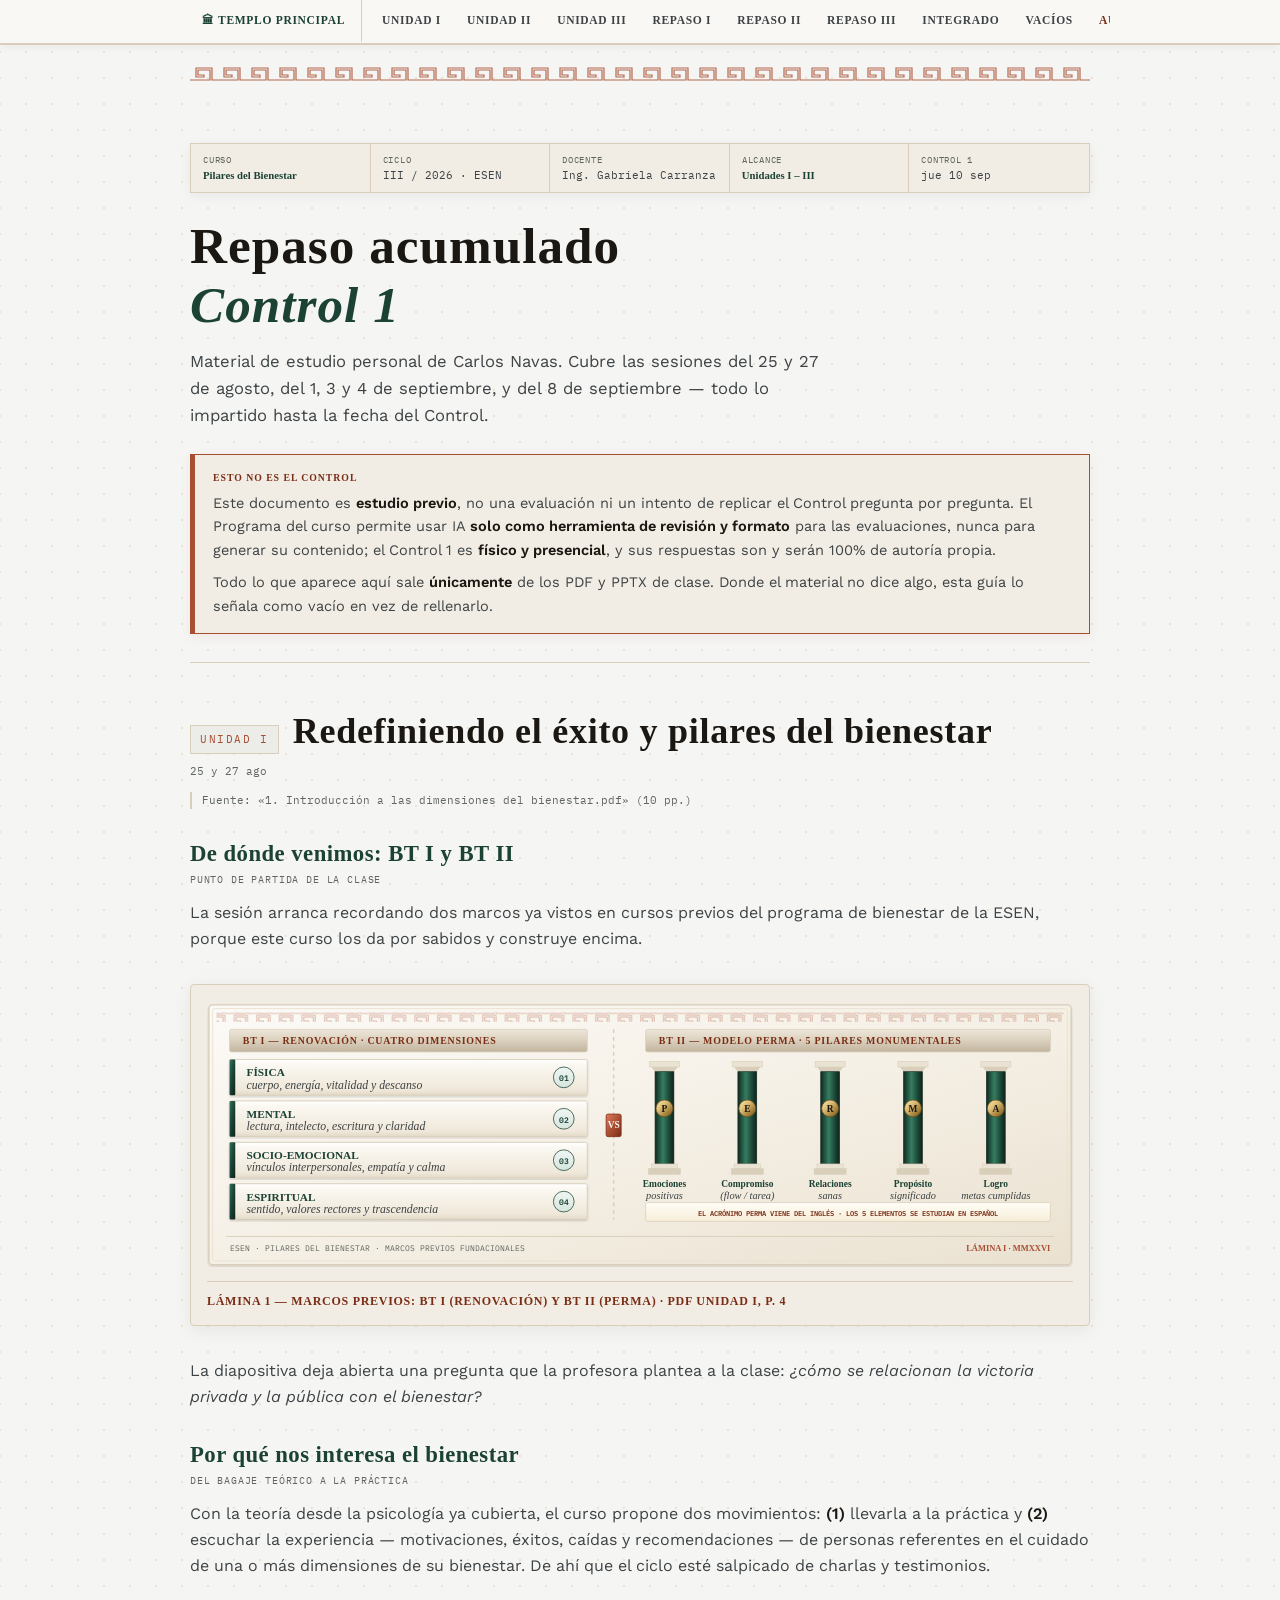
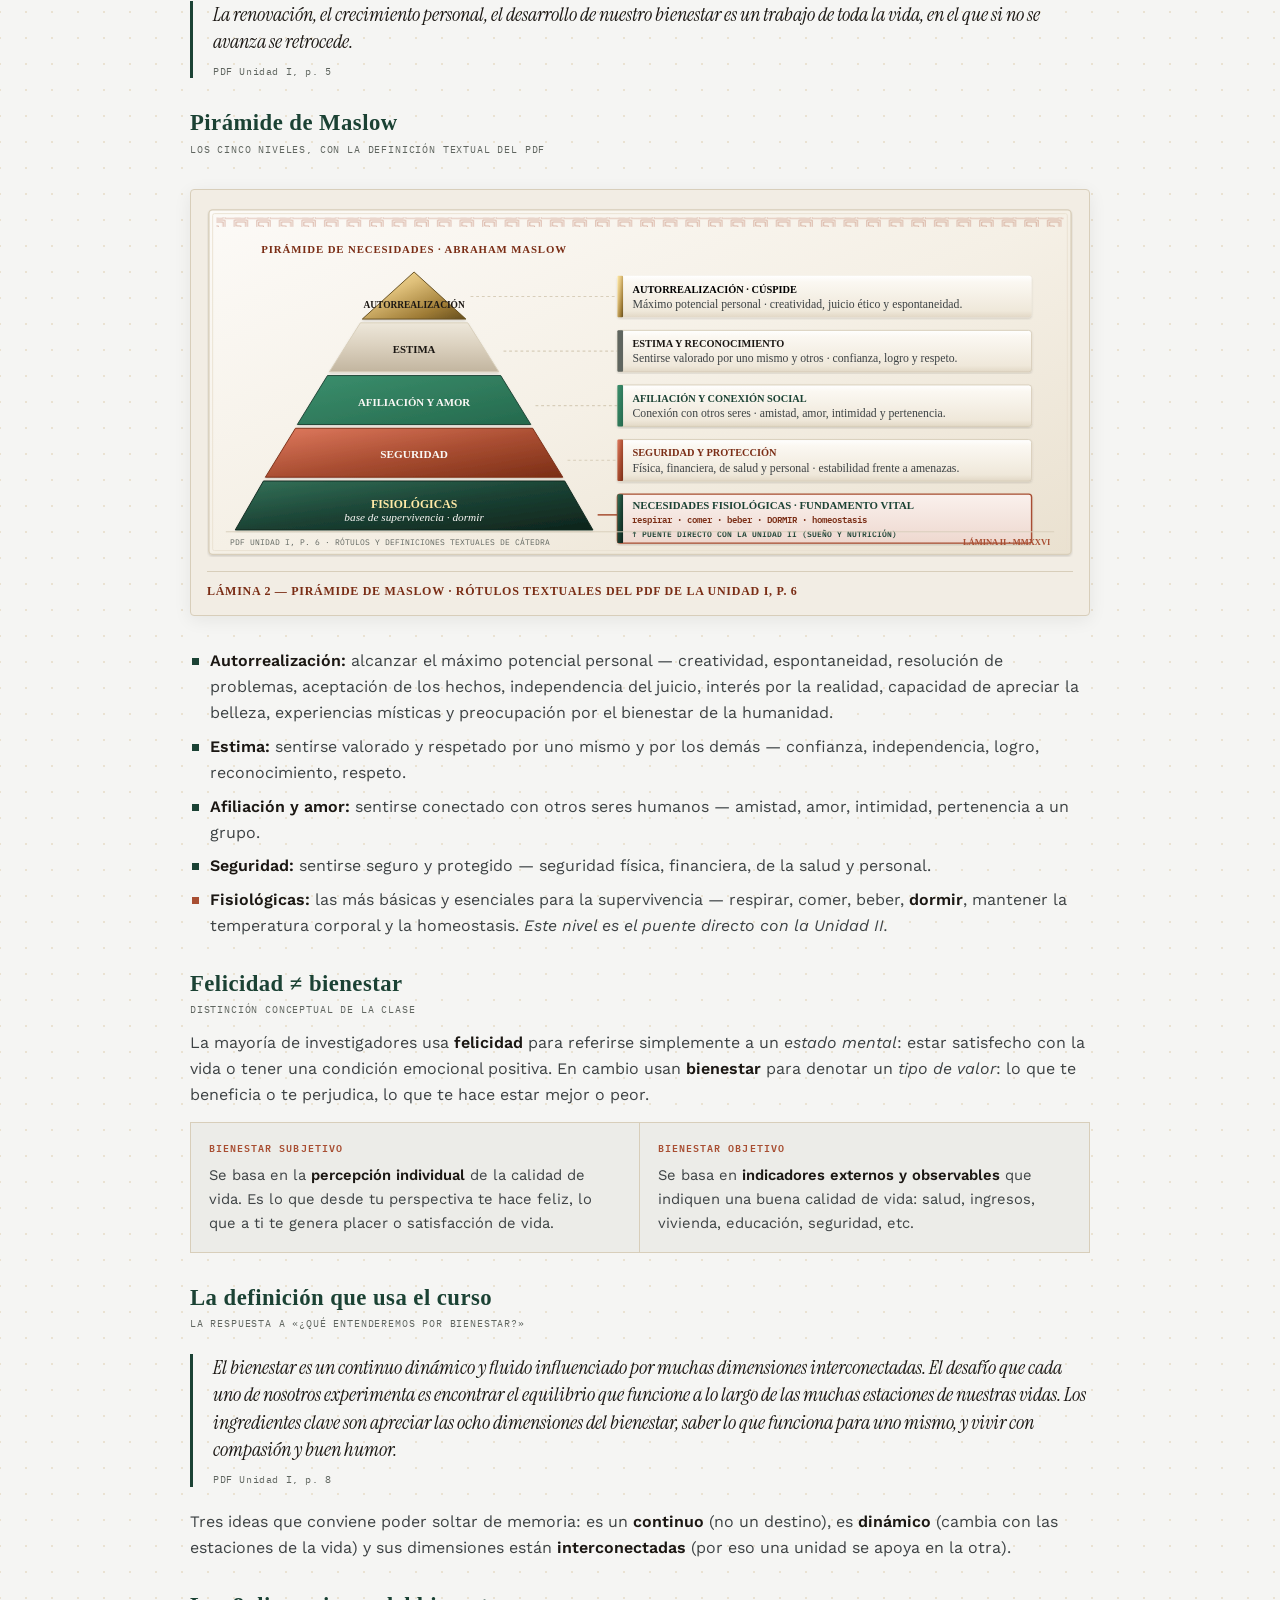
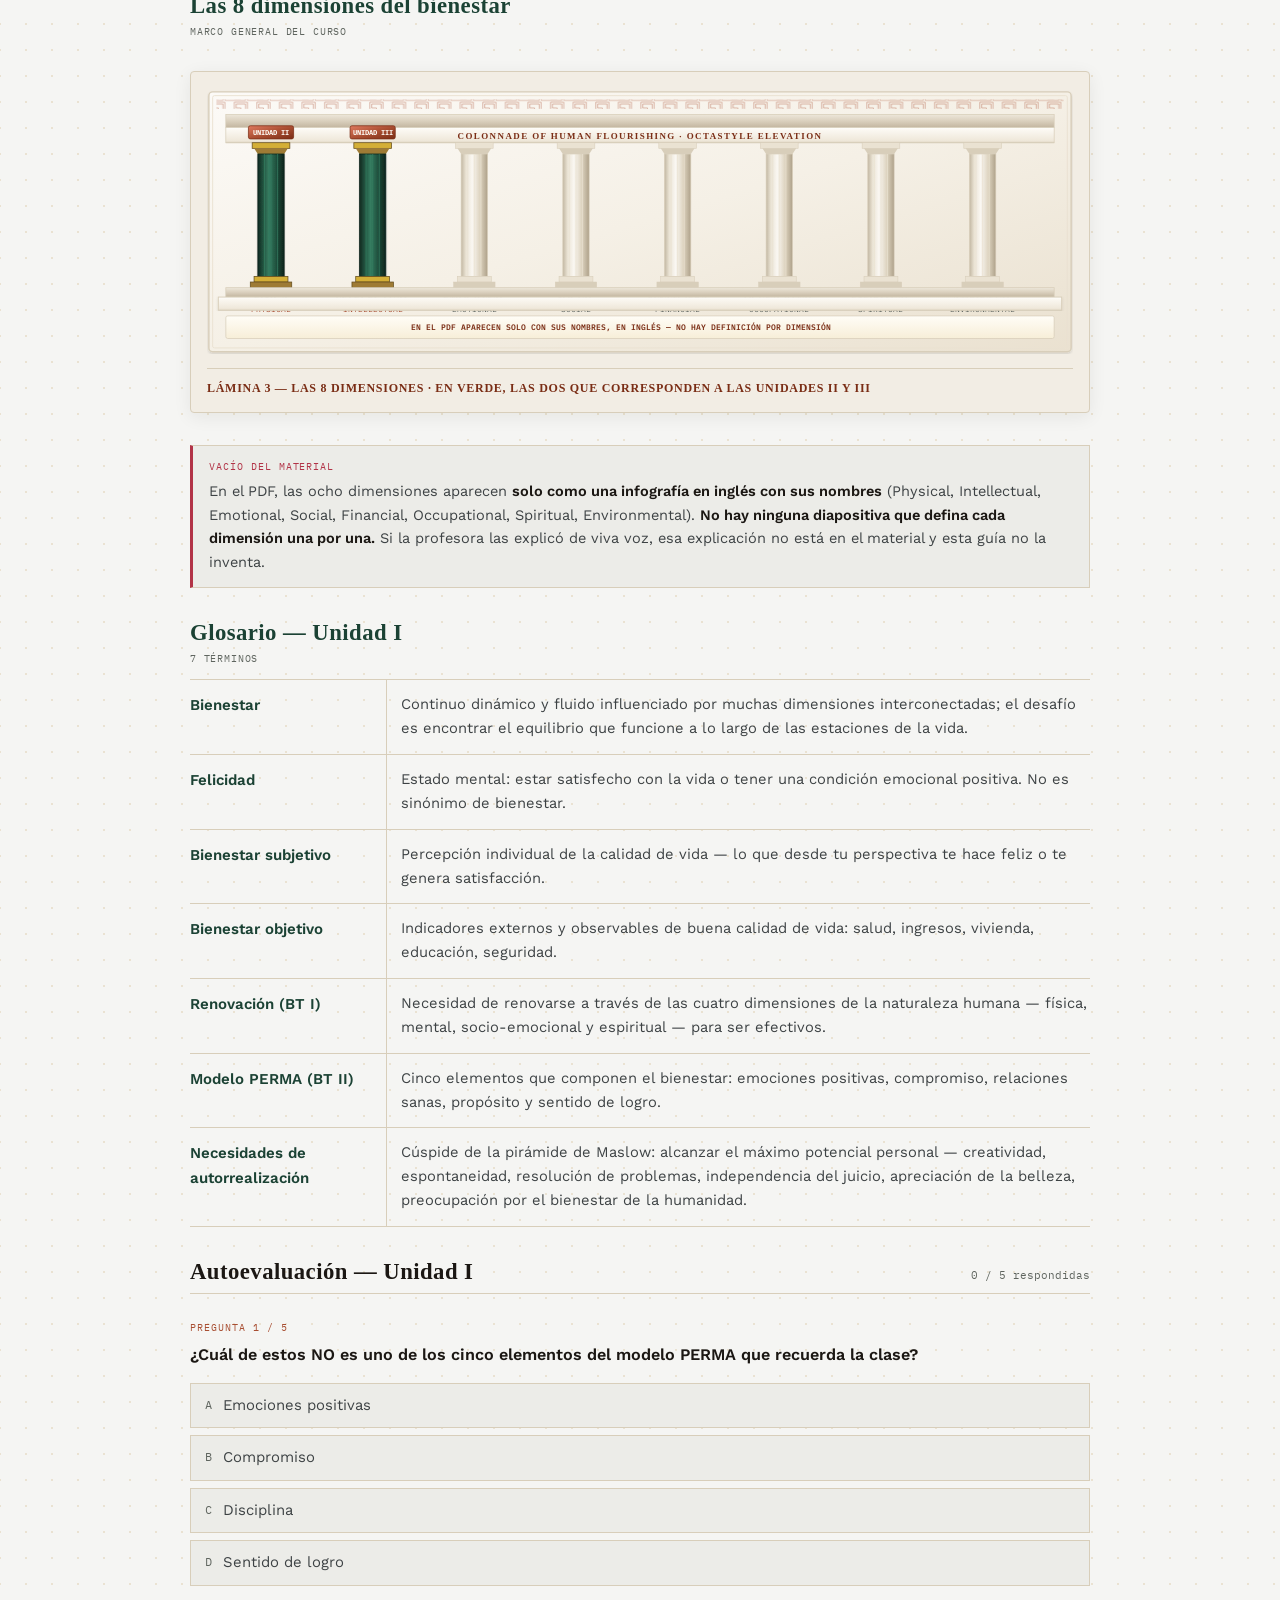
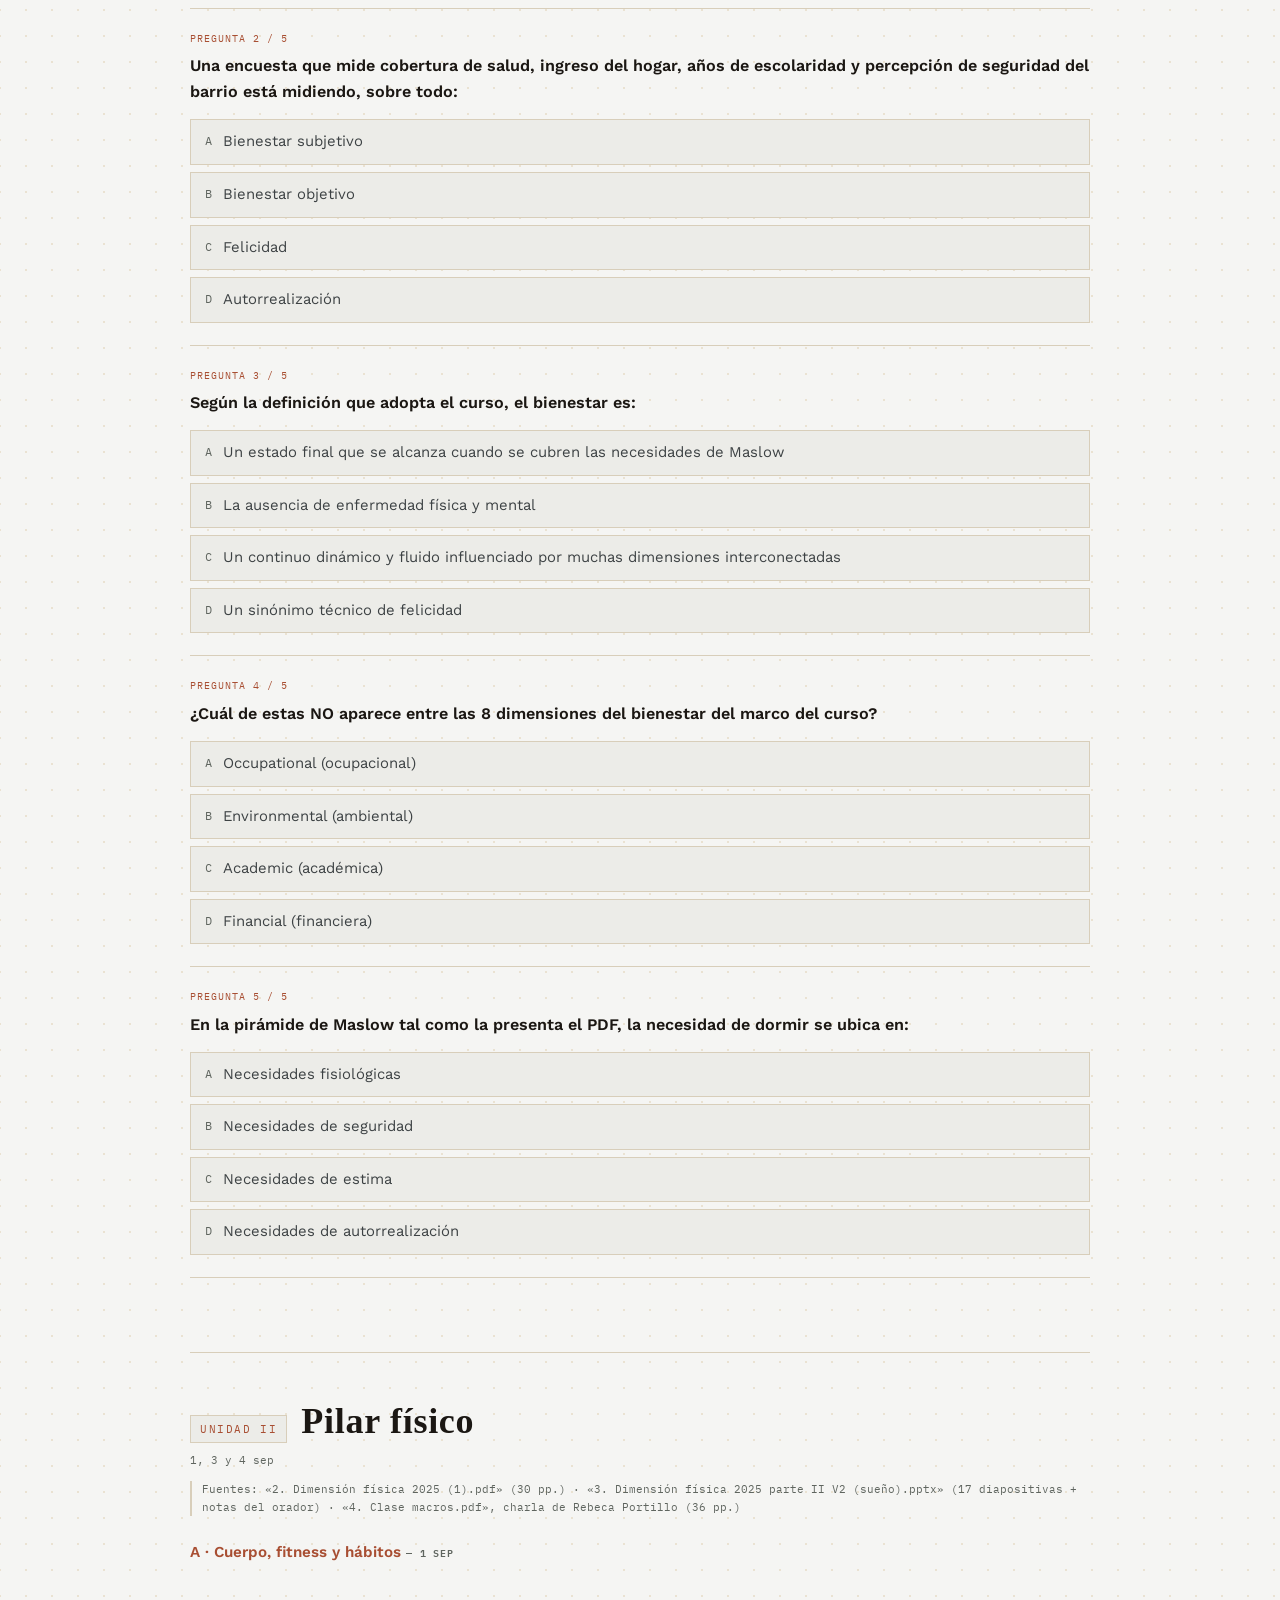
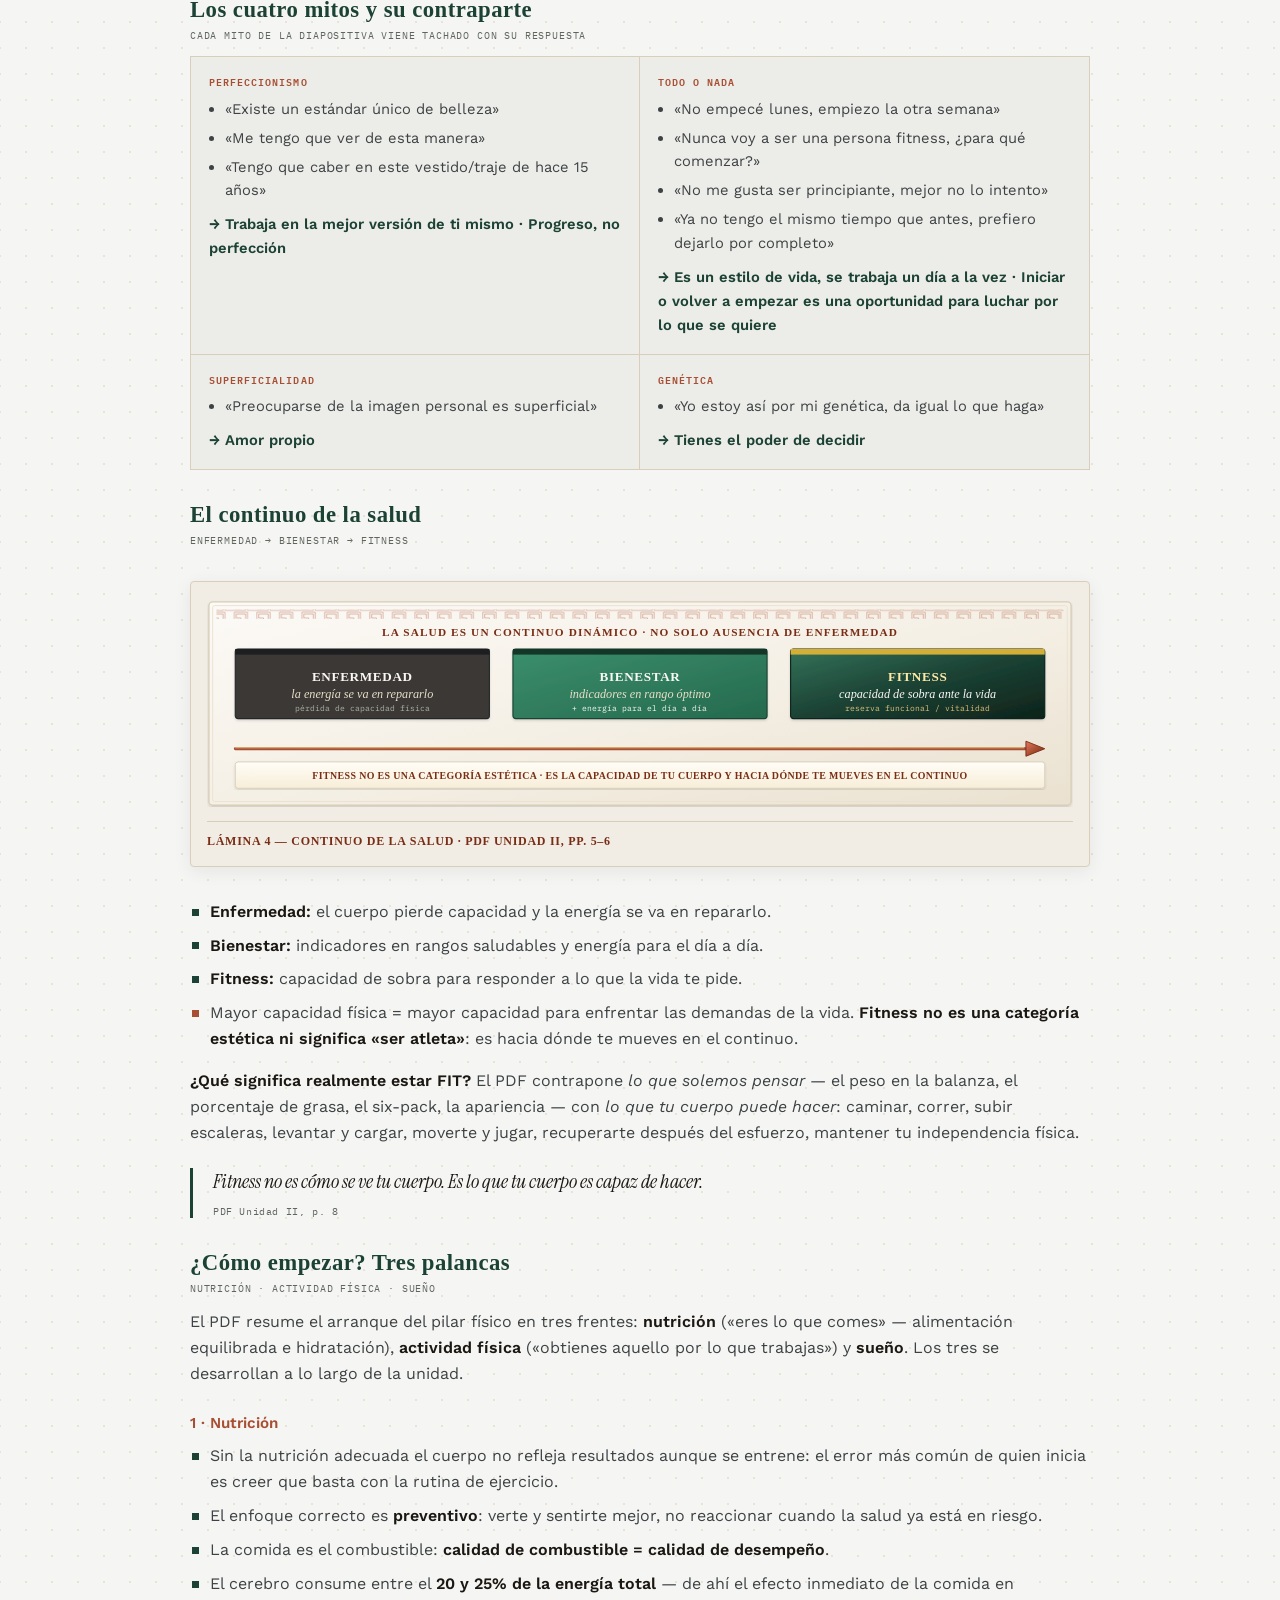
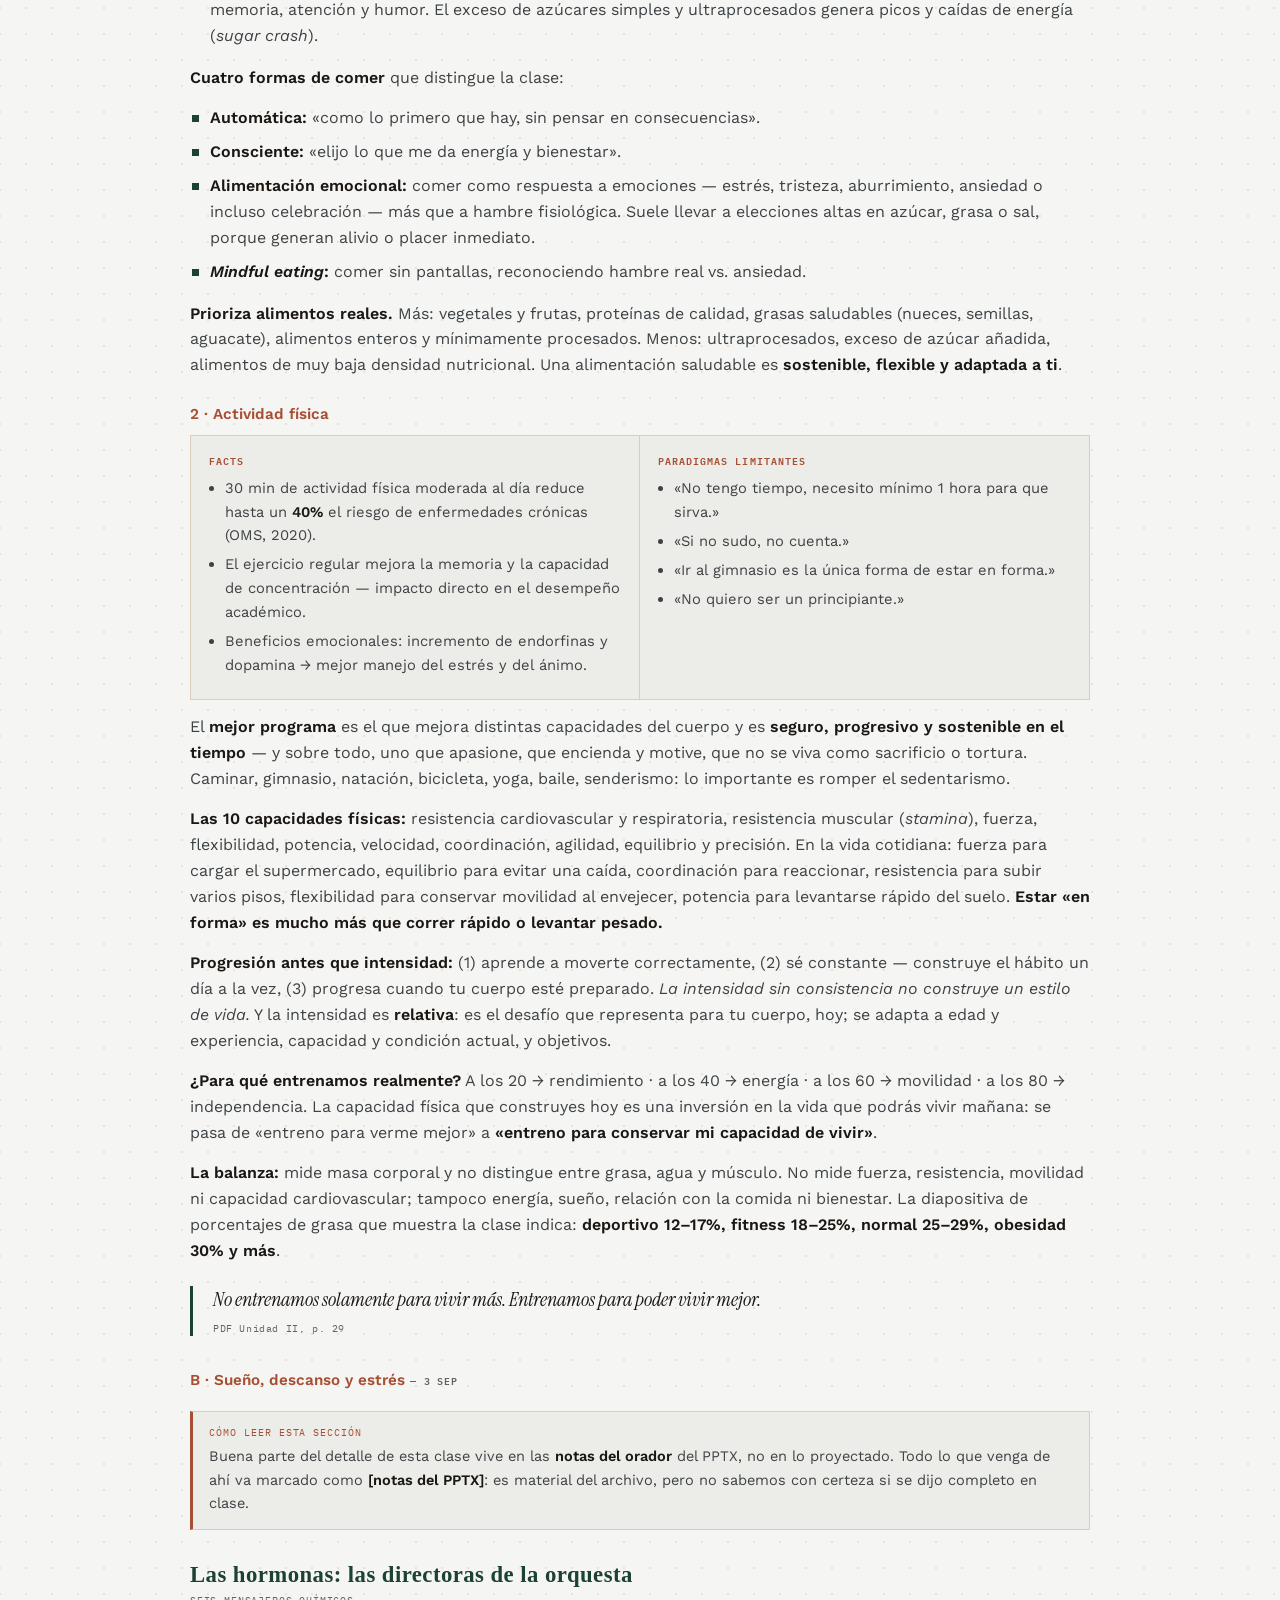
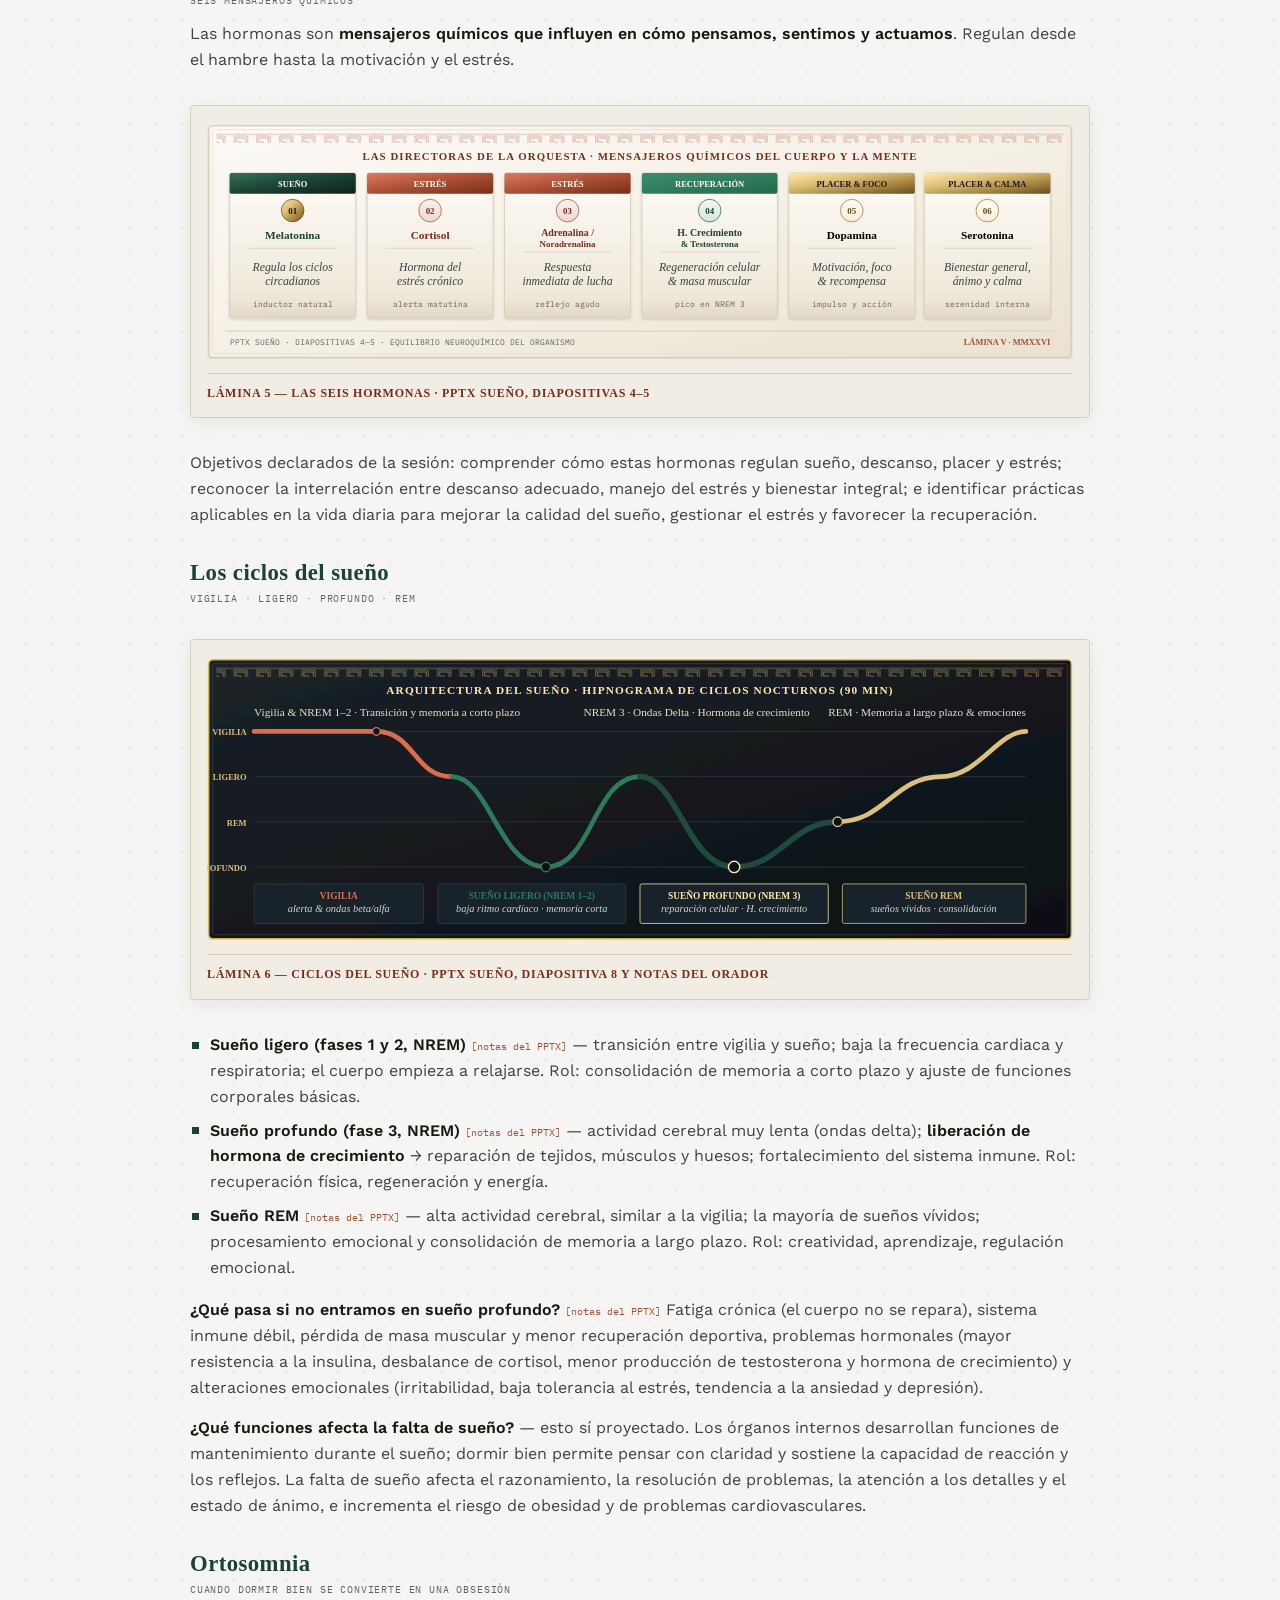
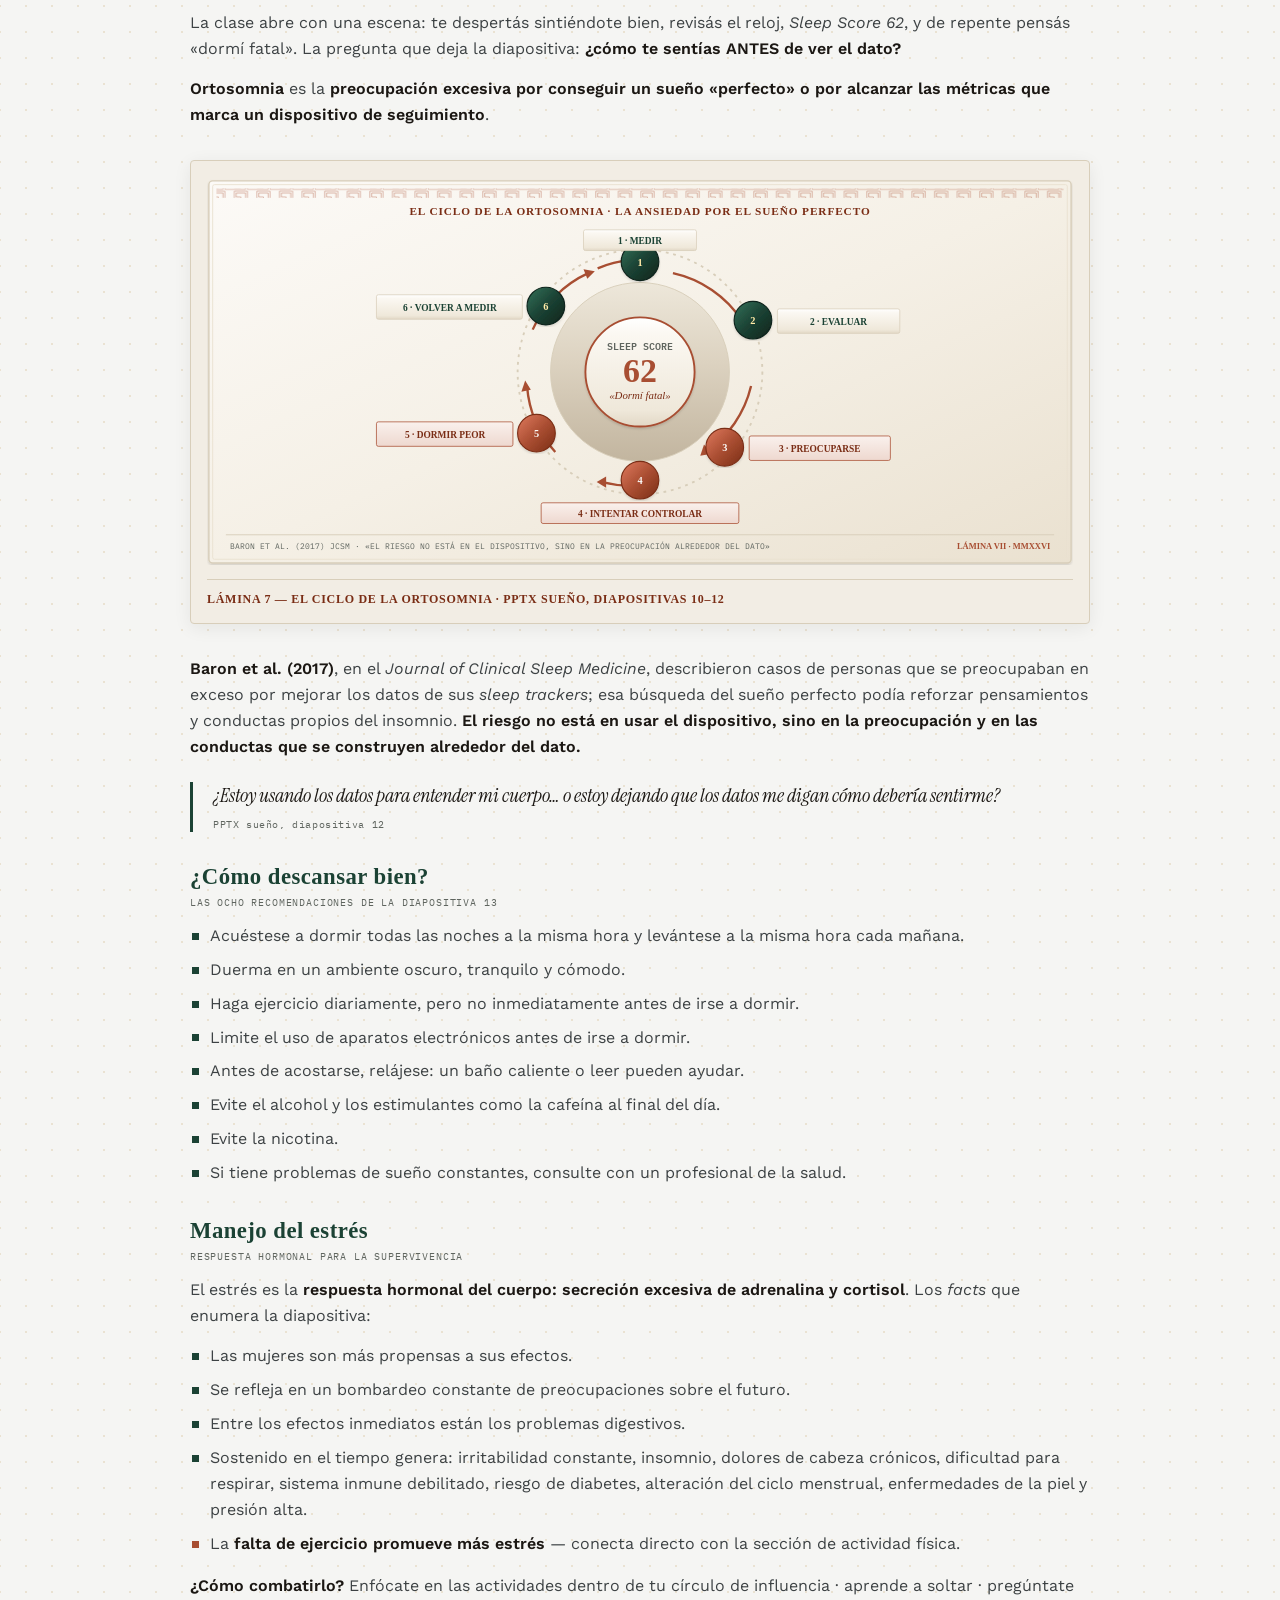
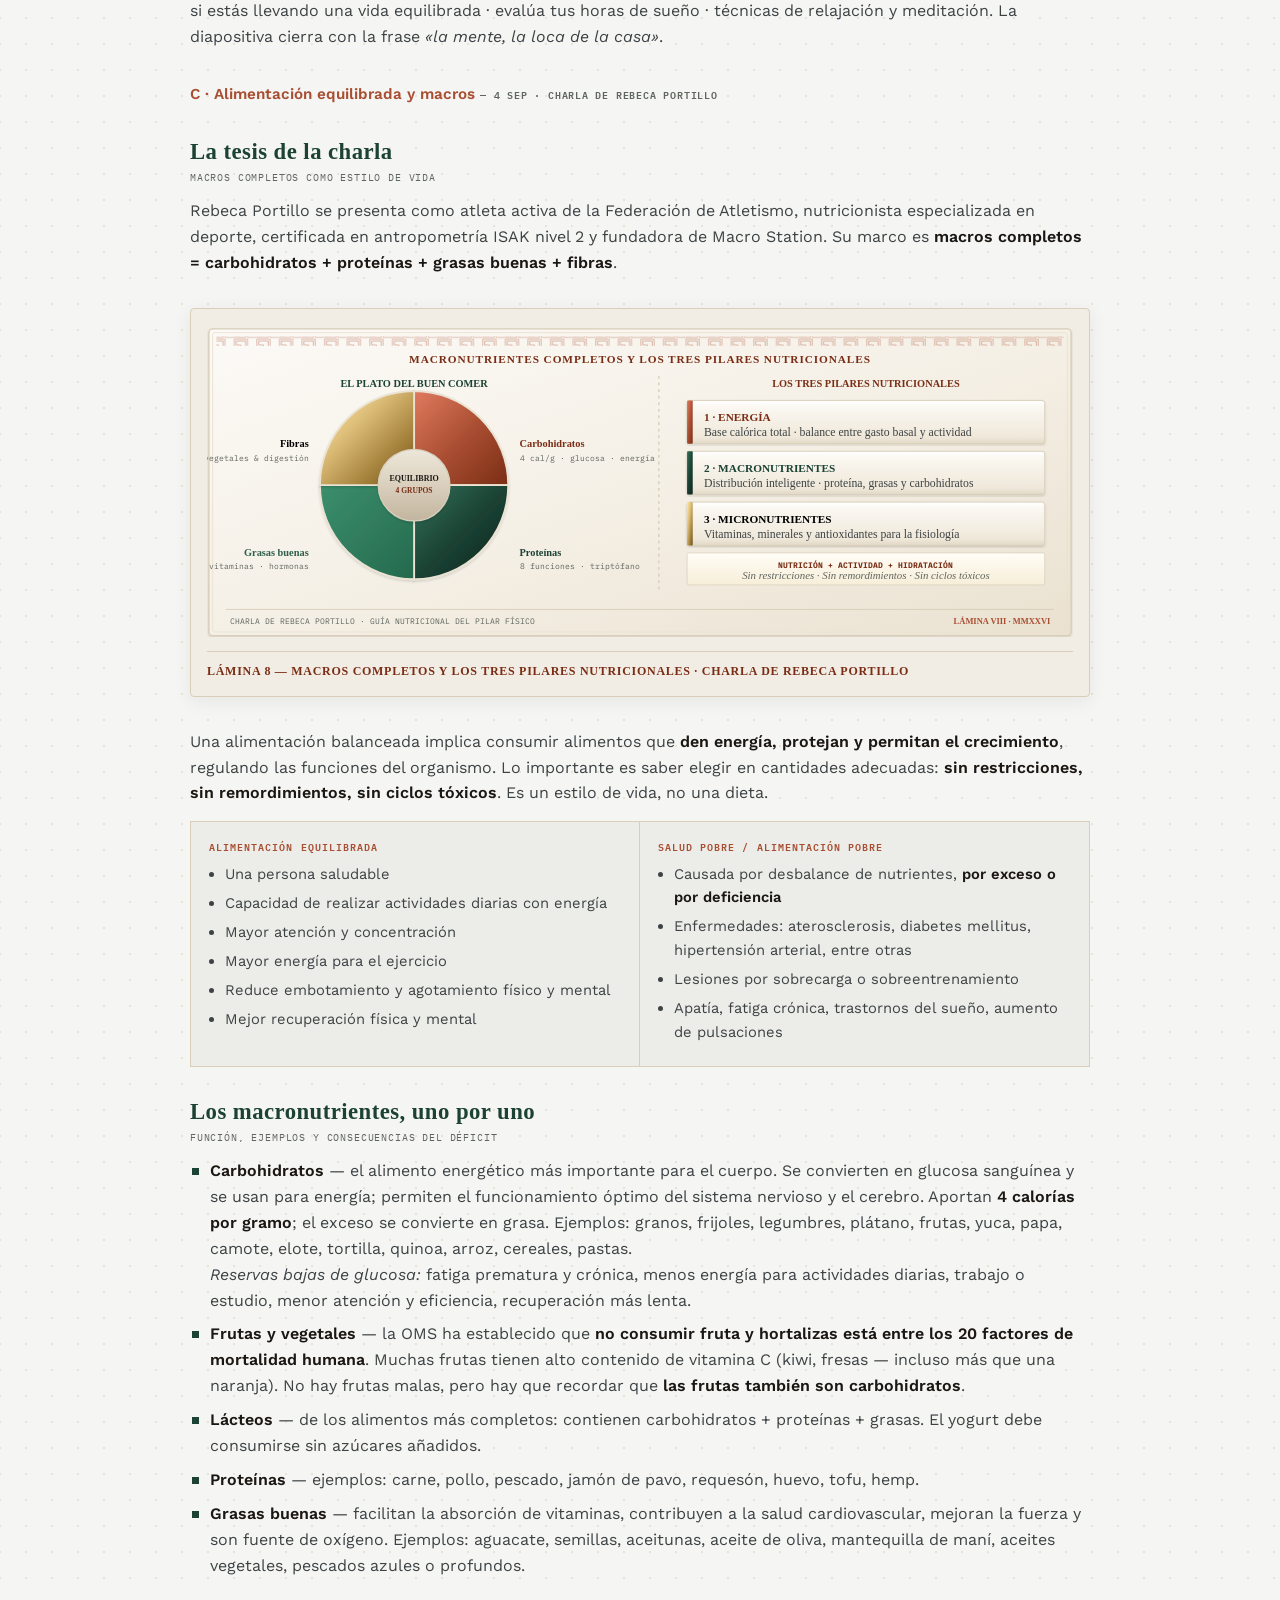
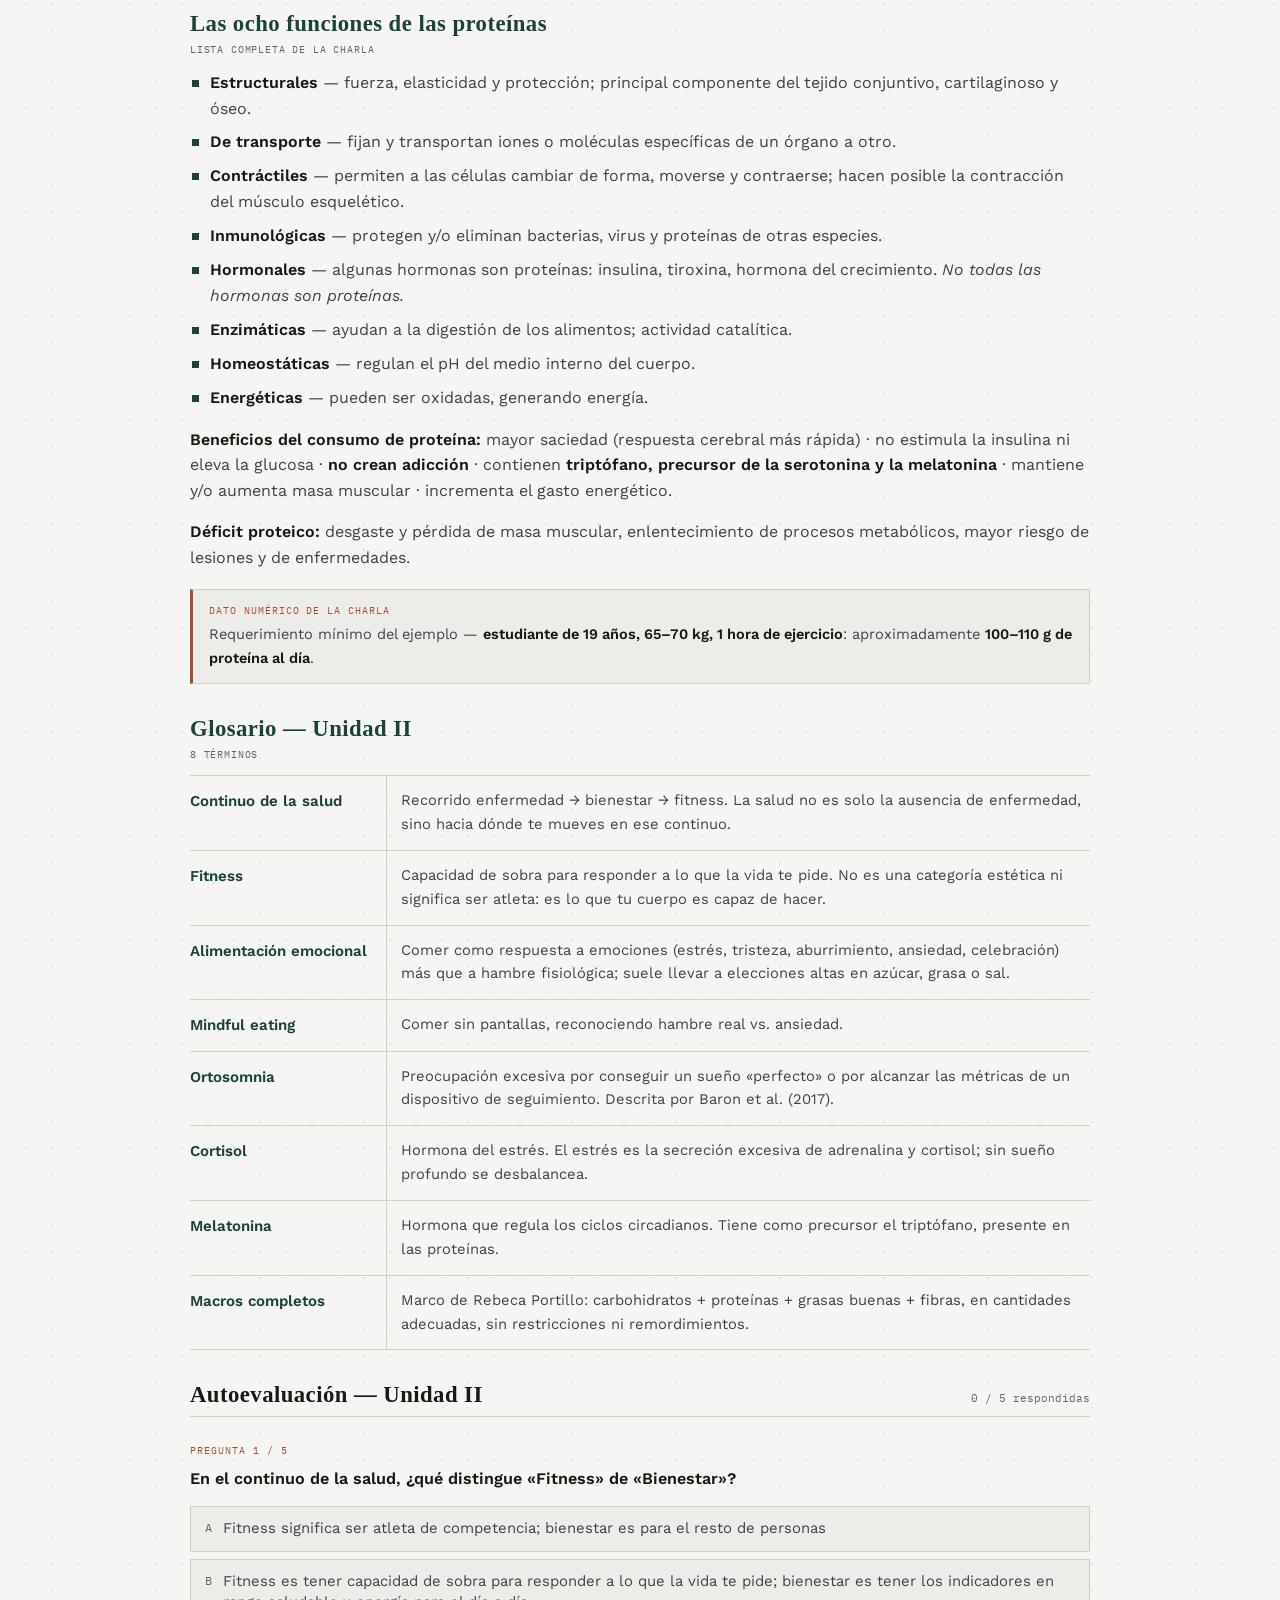
==== docs/repaso-control-1/index.html @ e85e6334 "feat(ui): eliminate SVG bugs and implement zero-flash classical dark mode across portal" ====
<!doctype html>
<html lang="es">
<head>
<script>
  (function(){
    var saved = localStorage.getItem('pb_theme');
    var dark = saved === 'dark' || (!saved && window.matchMedia && window.matchMedia('(prefers-color-scheme: dark)').matches);
    if(dark) document.documentElement.setAttribute('data-theme', 'dark');
    else document.documentElement.setAttribute('data-theme', 'light');
  })();
</script>
<meta charset="UTF-8">
<meta name="viewport" content="width=device-width, initial-scale=1.0">
<title>Repaso — Control 1 · Pilares del Bienestar</title>
<style>
  @import url('https://fonts.googleapis.com/css2?family=Instrument+Serif:ital@0;1&family=Work+Sans:wght@400;500;600;700&family=IBM+Plex+Mono:wght@500;600&display=swap');
  :root{
    --bg:#F5F5F3; --bg-elev:#ECECE8; --bg-elev2:#E2E2DC; --border:#D3D3CC; --border-soft:#DEDED8;
    --text:#15181A; --text-dim:#43494A; --text-faint:#5F655F;
    --pine:#1F4B3F; --moss:#2E7A5C; --clay:#A54A2A; --sage:#6E8B78;
    --success:#1F4B3F; --danger:#B23347;
  }
  *{box-sizing:border-box;}
  html{-webkit-text-size-adjust:100%; scroll-behavior:smooth;}
  html,body{margin:0;padding:0;}
  body{
    background:var(--bg); color:var(--text);
    font-family:'Work Sans',system-ui,sans-serif; line-height:1.62;
    background-image: radial-gradient(var(--border-soft) 1.2px, transparent 1.2px);
    background-size:26px 26px; background-position:-13px -13px;
  }
  ::selection{ background:var(--pine); color:#F5F5F3; }
  a{ color:var(--moss); }
  .wrap{ max-width:940px; margin:0 auto; padding:0 20px; }
  .mono{ font-family:'IBM Plex Mono',ui-monospace,monospace; }
  h1,h2,h3{ font-family:'Instrument Serif',Georgia,serif; font-weight:400; line-height:1.15; margin:0; }
  h1{ font-size:clamp(2rem,5.6vw,3.2rem); letter-spacing:-.01em; }
  h2{ font-size:clamp(1.55rem,4vw,2.25rem); }
  h3{ font-size:clamp(1.12rem,2.6vw,1.42rem); }
  h4.sec{ font-family:'Work Sans',sans-serif; font-size:.95rem; color:var(--clay);
    margin:24px 0 8px; font-weight:600; }
  p{ margin:0 0 .9em; color:var(--text-dim); }
  b,strong{ color:var(--text); font-weight:600; }

  header.top{ padding:40px 0 28px; border-bottom:1px solid var(--border); }
  .plate{ border:1px solid var(--border); background:var(--bg-elev);
    font-family:'IBM Plex Mono',monospace; font-size:.67rem; color:var(--text-dim);
    display:grid; grid-template-columns:repeat(auto-fit,minmax(146px,1fr)); margin-bottom:24px; }
  .plate div{ padding:8px 12px; border-right:1px solid var(--border); }
  .plate div:last-child{ border-right:none; }
  .plate span{ display:block; color:var(--text-faint); font-size:.59rem; letter-spacing:.08em; text-transform:uppercase; }
  .plate b{ color:var(--pine); font-weight:600; }
  header.top h1 em{ color:var(--pine); font-style:italic; }
  .lede{ font-size:1.04rem; max-width:64ch; margin-top:14px; }

  .aviso{ border:1px solid var(--danger); border-left-width:4px; background:var(--bg-elev);
    padding:15px 18px; margin:24px 0 0; }
  .aviso .tag{ font-family:'IBM Plex Mono',monospace; font-size:.61rem; letter-spacing:.1em;
    text-transform:uppercase; color:var(--danger); display:block; margin-bottom:6px; }
  .aviso p{ margin:0; font-size:.91rem; }
  .aviso p + p{ margin-top:.6em; }

  nav.toc{ position:sticky; top:0; z-index:9; background:var(--bg); border-bottom:1px solid var(--border); }
  nav.toc ul{ list-style:none; display:flex; gap:2px; margin:0 auto; padding:0 20px; overflow-x:auto; max-width:940px; }
  nav.toc a{ display:block; padding:11px 12px; font-family:'IBM Plex Mono',monospace; font-size:.67rem;
    letter-spacing:.05em; text-transform:uppercase; color:var(--text-faint); text-decoration:none;
    white-space:nowrap; border-bottom:2px solid transparent; }
  nav.toc a:hover{ color:var(--pine); border-bottom-color:var(--border); }

  section.unit{ padding:48px 0 8px; border-top:1px solid var(--border); margin-top:34px; }
  section.unit:first-of-type{ border-top:none; margin-top:0; }
  .unit-head{ display:flex; gap:14px; align-items:baseline; flex-wrap:wrap; }
  .unit-num{ font-family:'IBM Plex Mono',monospace; font-size:.71rem; letter-spacing:.14em; color:var(--clay);
    border:1px solid var(--border); background:var(--bg-elev); padding:4px 9px; }
  .unit-dates{ font-family:'IBM Plex Mono',monospace; font-size:.7rem; color:var(--text-faint); margin-top:8px; }
  .fuente{ font-family:'IBM Plex Mono',monospace; font-size:.67rem; color:var(--text-faint);
    border-left:2px solid var(--border); padding-left:10px; margin:12px 0 24px; }

  .block{ margin:32px 0; }
  .block > h3{ color:var(--pine); margin-bottom:4px; }
  .block .sub{ font-family:'IBM Plex Mono',monospace; font-size:.65rem; letter-spacing:.08em;
    text-transform:uppercase; color:var(--text-faint); margin-bottom:12px; }

  ul.clean{ margin:0 0 1em; padding-left:0; list-style:none; }
  ul.clean li{ position:relative; padding-left:20px; margin-bottom:.5em; color:var(--text-dim); }
  ul.clean li::before{ content:""; position:absolute; left:2px; top:.62em; width:7px; height:7px; background:var(--pine); }
  ul.clean li.clay::before{ background:var(--clay); }

  .two{ display:grid; grid-template-columns:1fr 1fr; border:1px solid var(--border); background:var(--bg-elev); }
  .two > div{ padding:16px 18px; border-right:1px solid var(--border); border-bottom:1px solid var(--border); }
  .two > div:nth-child(2n){ border-right:none; }
  .two > div:nth-last-child(-n+2){ border-bottom:none; }
  .two h4{ margin:0 0 8px; font-family:'IBM Plex Mono',monospace; font-size:.65rem; letter-spacing:.1em;
    text-transform:uppercase; color:var(--clay); font-weight:600; }
  .two ul{ margin:0; padding-left:16px; }
  .two li{ color:var(--text-dim); font-size:.92rem; margin-bottom:.35em; }
  .two .resp{ margin:10px 0 0; color:var(--pine); font-weight:600; font-size:.92rem; }
  @media (max-width:640px){
    .two{ grid-template-columns:1fr; }
    .two > div{ border-right:none; }
    .two > div:last-child{ border-bottom:none; }
    .two > div:nth-last-child(2){ border-bottom:1px solid var(--border); }
  }

  .note{ border:1px solid var(--border); border-left:3px solid var(--clay); background:var(--bg-elev);
    padding:13px 16px; margin:18px 0; font-size:.91rem; }
  .note .tag{ font-family:'IBM Plex Mono',monospace; font-size:.6rem; letter-spacing:.1em;
    text-transform:uppercase; color:var(--clay); display:block; margin-bottom:5px; }
  .note p{ margin:0; }
  .note.gap{ border-left-color:var(--danger); }
  .note.gap .tag{ color:var(--danger); }
  .tagline{ font-family:'IBM Plex Mono',monospace; font-size:.61rem; color:var(--clay); }

  blockquote{ margin:22px 0; padding:0 0 0 20px; border-left:3px solid var(--pine);
    font-family:'Instrument Serif',Georgia,serif; font-size:1.28rem; line-height:1.35;
    color:var(--text); font-style:italic; }
  blockquote cite{ display:block; font-family:'IBM Plex Mono',monospace; font-size:.63rem;
    font-style:normal; color:var(--text-faint); margin-top:9px; letter-spacing:.06em; }

  figure.diag{ margin:26px 0; border:1px solid var(--border); background:var(--bg-elev); padding:16px 14px 10px; }
  figure.diag .scroller{ overflow-x:auto; }
  figure.diag svg{ display:block; width:100%; height:auto; }
  figure.diag figcaption{ font-family:'IBM Plex Mono',monospace; font-size:.62rem; color:var(--text-faint);
    letter-spacing:.06em; margin-top:10px; text-transform:uppercase; border-top:1px solid var(--border);
    padding-top:8px; }

  dl.glos{ margin:0; border-top:1px solid var(--border); }
  dl.glos > div{ display:grid; grid-template-columns:196px 1fr; border-bottom:1px solid var(--border); }
  dl.glos dt{ padding:13px 14px 13px 0; font-weight:600; color:var(--pine); font-size:.94rem; }
  dl.glos dd{ margin:0; padding:13px 0 13px 14px; border-left:1px solid var(--border);
    color:var(--text-dim); font-size:.92rem; }
  @media (max-width:640px){
    dl.glos > div{ grid-template-columns:1fr; }
    dl.glos dt{ padding-bottom:2px; }
    dl.glos dd{ border-left:none; padding:0 0 13px; }
  }

  .quizhead{ display:flex; justify-content:space-between; align-items:baseline; gap:12px; flex-wrap:wrap;
    border-bottom:1px solid var(--border); padding-bottom:8px; margin-bottom:4px; }
  .score{ font-family:'IBM Plex Mono',monospace; font-size:.67rem; color:var(--text-faint); }
  .q{ border-bottom:1px solid var(--border); padding:22px 0; }
  .q .qn{ font-family:'IBM Plex Mono',monospace; font-size:.63rem; letter-spacing:.1em; color:var(--clay);
    display:block; margin-bottom:6px; }
  .q .qt{ font-weight:600; color:var(--text); margin:0 0 14px; font-size:1.01rem; }
  .opts{ display:flex; flex-direction:column; gap:7px; }
  .opt{ text-align:left; font:inherit; font-size:.93rem; color:var(--text-dim); cursor:pointer;
    background:var(--bg-elev); border:1px solid var(--border); padding:11px 14px; display:flex; gap:11px;
    align-items:flex-start; line-height:1.45; }
  .opt:hover:not(:disabled){ background:var(--bg-elev2); border-color:var(--text-faint); }
  .opt:disabled{ cursor:default; }
  .opt .k{ font-family:'IBM Plex Mono',monospace; font-size:.72rem; color:var(--text-faint); padding-top:2px; }
  .opt.good{ border-color:var(--success); border-left-width:4px; background:#E6EDE9; color:var(--text); }
  .opt.good .k{ color:var(--success); }
  .opt.bad{ border-color:var(--danger); border-left-width:4px; background:#F2E4E6; color:var(--text); }
  .opt.bad .k{ color:var(--danger); }
  .fb{ margin-top:13px; border-left:3px solid var(--pine); background:var(--bg-elev); padding:12px 15px; font-size:.91rem; }
  .fb .verdict{ font-family:'IBM Plex Mono',monospace; font-size:.65rem; letter-spacing:.1em;
    text-transform:uppercase; display:block; margin-bottom:6px; color:var(--success); }
  .fb.no{ border-left-color:var(--danger); }
  .fb.no .verdict{ color:var(--danger); }
  .fb p{ margin:0 0 .55em; }
  .fb p:last-child{ margin-bottom:0; }
  .fb .src{ font-family:'IBM Plex Mono',monospace; font-size:.62rem; color:var(--text-faint); letter-spacing:.04em; }

  .pager{ display:flex; gap:10px; flex-wrap:wrap; margin:34px 0 0; }
  .pager a{ font-family:'IBM Plex Mono',monospace; font-size:.68rem; letter-spacing:.06em; text-decoration:none;
    color:var(--pine); border:1px solid var(--border); background:var(--bg-elev); padding:9px 13px; }
  .pager a:hover{ background:var(--bg-elev2); }

  footer{ border-top:1px solid var(--border); margin-top:48px; padding:26px 0 56px;
    font-family:'IBM Plex Mono',monospace; font-size:.67rem; color:var(--text-faint); }
  footer p{ color:var(--text-faint); font-size:.67rem; margin:0 0 .5em; }

  /* Classical Greek Design System additions */
  @import url('https://fonts.googleapis.com/css2?family=Cinzel:wght@500;600;700;800;900&family=Cinzel+Decorative:wght@700&family=Cormorant+Garamond:ital,wght@0,400;0,600;0,700;1,400&family=Work+Sans:wght@400;500;600;700&family=IBM+Plex+Mono:wght@400;500;600;700&display=swap');

  :root{
    --marble:#FAF8F5; --marble-elev:#F2EDE4; --marble-elev2:#E8DFC8;
    --border:#D8CEBA; --border-soft:#EAE2D2;
    --text:#1B1713; --text-dim:#3D4244; --text-faint:#5F655F;
    --pine:#1B4234; --pine-deep:#0F281E; --pine-light:#2D5E4A;
    --moss:#2E7A5C; --clay:#A84E32; --clay-deep:#7A2D15;
    --gold-doric:#9E7B35; --gold-light:#D4AF37;
    --success:#1B4234; --danger:#B23347;
  }

  h1,h2,h3{ font-family:'Cinzel',serif; font-weight:700; letter-spacing:0.02em; }
  .cinzel{ font-family:'Cinzel',serif; }
  .cormorant{ font-family:'Cormorant Garamond',Georgia,serif; }

  /* Greek Key Meander Ribbon */
  .greek-frieze{
    height: 14px; width: 100%;
    background-image: url("data:image/svg+xml,%3Csvg xmlns='http://www.w3.org/2000/svg' width='28' height='14' viewBox='0 0 28 14'%3E%3Cpath d='M0 13h20V3H8v5h6v2H6V1h16v12h6' fill='none' stroke='%23A84E32' stroke-width='1.2' stroke-linecap='square'/%3E%3C/svg%3E");
    background-repeat: repeat-x;
    opacity: 0.85;
    margin: 22px 0;
  }
  .greek-frieze.subtle{
    opacity: 0.45;
    background-image: url("data:image/svg+xml,%3Csvg xmlns='http://www.w3.org/2000/svg' width='28' height='14' viewBox='0 0 28 14'%3E%3Cpath d='M0 13h20V3H8v5h6v2H6V1h16v12h6' fill='none' stroke='%235F655F' stroke-width='1' stroke-linecap='square'/%3E%3C/svg%3E");
  }

  /* Classical Stele Plaque & Badges */
  .plate{
    border: 1.5px solid var(--border);
    background: var(--marble-elev);
    box-shadow: 0 3px 12px rgba(27,23,19,0.06);
  }
  .plate b{ color: var(--pine); font-family:'Cinzel',serif; }
  .aviso{
    border: 1.5px solid var(--clay);
    border-left: 5px solid var(--clay);
    background: var(--marble-elev);
    box-shadow: 0 3px 10px rgba(168,78,50,0.08);
  }
  .aviso .tag{ color: var(--clay-deep); font-family:'Cinzel',serif; font-weight:700; }

  /* Enhanced Monumental Figure Diag Container */
  figure.diag{
    margin: 32px 0;
    border: 1.5px solid var(--border);
    background: var(--marble-elev);
    padding: 18px 16px 14px;
    box-shadow: 0 4px 18px rgba(27,23,19,0.07);
    border-radius: 4px;
  }
  figure.diag figcaption{
    font-family:'Cinzel',serif; font-size:0.75rem; font-weight:700;
    letter-spacing:0.06em; color:var(--clay-deep); margin-top:14px;
    border-top:1.5px solid var(--border); padding-top:10px;
  }

  /* Navigation Bar Upgrades */
  nav.toc{
    background: var(--marble);
    border-bottom: 2px solid var(--border);
    box-shadow: 0 2px 8px rgba(27,23,19,0.05);
  }
  nav.toc a{
    font-family:'Cinzel',serif; font-size:0.72rem; font-weight:700;
    letter-spacing:0.06em; color:var(--text-dim);
  }
  nav.toc a:hover{
    color: var(--clay-deep);
    border-bottom-color: var(--clay);
  }
  nav.toc a.nav-temple{
    color: var(--pine);
    border-right: 1px solid var(--border);
    padding-right: 16px;
    margin-right: 6px;
  }
  nav.toc a.nav-highlight{
    color: var(--clay-deep);
    font-weight: 800;
  }


  /* ==================== COMPLETE CLASSICAL GREEK DARK MODE ==================== */
  :root {
    --svg-bg-start: #FCFAF7;
    --svg-bg-mid: #F5F0E6;
    --svg-bg-end: #EAE1D0;
    --svg-card-start: #FFFFFF;
    --svg-card-mid: #FBF8F2;
    --svg-card-end: #EFE8DA;
    --svg-card-edge: #E2D8C6;
    --svg-ped-start: #EDE7DA;
    --svg-ped-mid: #DCD2C0;
    --svg-ped-end: #C2B59F;
    --svg-clay-bg-start: #FAF1ED;
    --svg-clay-bg-end: #EED8CF;
    --svg-pine-bg-start: #F0F6F3;
    --svg-pine-bg-end: #D6E6DE;
    --svg-gold-bg-start: #FFFDF7;
    --svg-gold-bg-end: #F7EED8;
    --svg-shaft-edge: #C2B7A2;
    --svg-shaft-light: #EAE3D4;
    --svg-shaft-peak: #FAF7F2;
    --svg-shaft-mid: #DDD3BF;
    --svg-shaft-dark: #AEA18A;
    --svg-greca: #A84E32;
  }

  [data-theme="dark"] {
    --bg: #110F0D;
    --bg-elev: #1A1714;
    --bg-elev2: #24201B;
    --border: #3D352B;
    --border-soft: #2B251E;
    --text: #F5EFE6;
    --text-dim: #C9BFB0;
    --text-faint: #948A7A;
    --pine: #4E9B79;
    --pine-deep: #163628;
    --pine-light: #64B28E;
    --moss: #4E9B79;
    --clay: #E07A5F;
    --clay-deep: #F2957B;
    --clay-pale: #2C1812;
    --gold: #DFC07A;
    --gold-doric: #DFC07A;
    --gold-light: #FFEAA7;
    --gold-deep: #C5A059;
    --marble: #191613;
    --marble-elev: #211D18;
    --marble-elev2: #2A2520;
    --success: #4E9B79;
    --danger: #E26D7D;

    --svg-bg-start: #161310;
    --svg-bg-mid: #1C1814;
    --svg-bg-end: #221D18;
    --svg-card-start: #241F1A;
    --svg-card-mid: #201B16;
    --svg-card-end: #1B1713;
    --svg-card-edge: #332B22;
    --svg-ped-start: #2D261F;
    --svg-ped-mid: #383027;
    --svg-ped-end: #443B30;
    --svg-clay-bg-start: #2C1812;
    --svg-clay-bg-end: #3A2018;
    --svg-pine-bg-start: #13241C;
    --svg-pine-bg-end: #1A3328;
    --svg-gold-bg-start: #2C2516;
    --svg-gold-bg-end: #38301C;
    --svg-shaft-edge: #1C1814;
    --svg-shaft-light: #332C24;
    --svg-shaft-peak: #473E34;
    --svg-shaft-mid: #2A241E;
    --svg-shaft-dark: #161310;
    --svg-greca: #E07A5F;
  }

  [data-theme="dark"] body {
    background-color: var(--bg);
    color: var(--text);
    background-image: 
      radial-gradient(var(--border) 1.2px, transparent 1.2px),
      linear-gradient(to right, rgba(224, 122, 95, 0.03) 1px, transparent 1px);
  }

  [data-theme="dark"] ::selection {
    background: var(--gold);
    color: #110F0D;
  }

  [data-theme="dark"] a {
    color: var(--gold);
    border-bottom-color: var(--border);
  }
  [data-theme="dark"] a:hover {
    color: var(--gold-light);
    border-bottom-color: var(--gold-light);
  }

  [data-theme="dark"] .plate {
    background: var(--marble-elev);
    border-color: var(--border);
    box-shadow: 0 4px 18px rgba(0,0,0,0.35);
  }
  [data-theme="dark"] .plate div {
    border-right-color: var(--border);
  }
  [data-theme="dark"] .plate span {
    color: var(--text-faint);
  }
  [data-theme="dark"] .plate b {
    color: var(--gold-light);
  }

  [data-theme="dark"] .aviso {
    background: rgba(224, 122, 95, 0.09);
    border-color: var(--clay);
    border-left-color: var(--clay);
  }
  [data-theme="dark"] .aviso .tag {
    color: var(--clay-deep);
  }

  [data-theme="dark"] nav.toc {
    background: var(--marble);
    border-bottom-color: var(--border);
    box-shadow: 0 4px 14px rgba(0,0,0,0.4);
  }
  [data-theme="dark"] nav.toc a {
    color: var(--text-dim);
  }
  [data-theme="dark"] nav.toc a:hover {
    color: var(--gold-light);
    border-bottom-color: var(--gold);
  }
  [data-theme="dark"] nav.toc a.nav-temple {
    color: var(--gold);
    border-right-color: var(--border);
  }
  [data-theme="dark"] nav.toc a.nav-highlight {
    color: var(--clay-deep);
  }

  [data-theme="dark"] section.unit {
    border-top-color: var(--border);
  }
  [data-theme="dark"] .unit-num {
    background: var(--marble-elev);
    border-color: var(--border);
    color: var(--clay-deep);
  }
  [data-theme="dark"] .fuente {
    border-left-color: var(--border);
    color: var(--text-faint);
  }

  [data-theme="dark"] .two {
    background: var(--marble-elev);
    border-color: var(--border);
  }
  [data-theme="dark"] .two > div {
    border-color: var(--border);
  }
  [data-theme="dark"] .two h4 {
    color: var(--clay-deep);
  }
  [data-theme="dark"] .two .resp {
    color: var(--pine);
  }

  [data-theme="dark"] .note {
    background: var(--marble-elev);
    border-color: var(--border);
    border-left-color: var(--clay);
  }
  [data-theme="dark"] .note.gap {
    border-left-color: var(--danger);
  }
  [data-theme="dark"] .note.gap .tag {
    color: var(--danger);
  }

  [data-theme="dark"] blockquote {
    border-left-color: var(--gold);
    color: var(--text);
  }

  [data-theme="dark"] figure.diag {
    background: #171411;
    border-color: var(--border);
    box-shadow: 0 6px 24px rgba(0,0,0,0.5);
  }
  [data-theme="dark"] figure.diag figcaption {
    color: var(--gold);
    border-top-color: var(--border);
  }

  [data-theme="dark"] dl.glos {
    border-top-color: var(--border);
  }
  [data-theme="dark"] dl.glos > div {
    border-bottom-color: var(--border);
  }
  [data-theme="dark"] dl.glos dt {
    color: var(--gold-light);
  }

  [data-theme="dark"] .q-card {
    background: var(--marble-elev);
    border-color: var(--border);
    box-shadow: 0 4px 16px rgba(0,0,0,0.3);
  }
  [data-theme="dark"] .opt {
    background: var(--bg);
    border-color: var(--border);
    color: var(--text);
  }
  [data-theme="dark"] .opt:hover {
    background: var(--marble-elev2);
    border-color: var(--gold);
  }
  [data-theme="dark"] .opt.selected {
    background: rgba(223, 192, 122, 0.12);
    border-color: var(--gold);
    color: var(--gold-light);
  }
  [data-theme="dark"] .btn-chk {
    background: linear-gradient(135deg, #DFC07A, #B59345);
    color: #110F0D;
    font-weight: 800;
  }
  [data-theme="dark"] .fb {
    background: var(--bg-elev2);
    border-color: var(--border);
  }
  [data-theme="dark"] .fb.ok {
    border-left-color: var(--pine);
  }
  [data-theme="dark"] .fb.ok .verdict {
    color: var(--pine);
  }
  [data-theme="dark"] .fb.no {
    border-left-color: var(--danger);
  }
  [data-theme="dark"] .fb.no .verdict {
    color: var(--danger);
  }

  [data-theme="dark"] .p-track {
    background: var(--border);
  }
  [data-theme="dark"] .p-bar {
    background: var(--gold);
  }

  [data-theme="dark"] table.vacios {
    border-color: var(--border);
  }
  [data-theme="dark"] table.vacios th {
    background: var(--marble-elev2);
    color: var(--gold-light);
    border-color: var(--border);
  }
  [data-theme="dark"] table.vacios td {
    border-color: var(--border);
    color: var(--text-dim);
  }
  [data-theme="dark"] table.vacios tr:nth-child(even) td {
    background: rgba(255,255,255,0.02);
  }

  [data-theme="dark"] footer {
    border-top-color: var(--border);
    color: var(--text-faint);
  }

  /* Portal Index Specific Dark Mode */
  [data-theme="dark"] .titleblock-stele {
    background: var(--marble);
    border-color: var(--border);
  }
  [data-theme="dark"] .stele-pediment {
    background: var(--marble-elev);
    border-bottom-color: var(--border);
  }
  [data-theme="dark"] .spec-stele {
    background: var(--marble);
    border-color: var(--border);
  }
  [data-theme="dark"] .spec-stele-cornice {
    background: var(--marble-elev);
    border-bottom-color: var(--border);
  }
  [data-theme="dark"] .spec-stele .status-col {
    background: var(--marble-elev);
    border-left-color: var(--border);
  }
  [data-theme="dark"] .stamp-greek {
    background: var(--marble);
    border-color: var(--border);
    color: var(--text-faint);
  }
  [data-theme="dark"] .stamp-greek.disponible {
    background: rgba(78, 155, 121, 0.18);
    border-color: var(--pine);
    color: var(--pine);
  }

  [data-theme="dark"] .spec-link {
    background: var(--marble-elev);
    border-color: var(--pine);
    color: var(--pine);
  }
  [data-theme="dark"] .spec-link:hover {
    background: var(--pine);
    color: #110F0D;
  }
  [data-theme="dark"] .spec-link.repaso {
    border-color: var(--clay);
    color: var(--clay-deep);
  }
  [data-theme="dark"] .spec-link.repaso:hover {
    background: var(--clay);
    color: #110F0D;
  }

  [data-theme="dark"] .control-grand-card {
    background: linear-gradient(135deg, #1C1814 0%, #15120F 100%);
    border-color: var(--gold-deep);
    box-shadow: 0 8px 30px rgba(0,0,0,0.55);
  }
  [data-theme="dark"] .control-title {
    color: var(--gold-light);
  }
  [data-theme="dark"] .control-features {
    background: rgba(22, 19, 16, 0.85);
    border-color: var(--border);
  }
  [data-theme="dark"] .btn-greek-gold {
    background: linear-gradient(135deg, #DFC07A, #B59345);
    color: #110F0D;
    border-color: var(--gold-light);
  }
  [data-theme="dark"] .btn-greek-outline {
    border-color: var(--gold);
    color: var(--gold-light);
  }
  [data-theme="dark"] .btn-greek-outline:hover {
    background: var(--gold);
    color: #110F0D;
  }

  [data-theme="dark"] .study-card {
    background: var(--marble);
    border-color: var(--border);
  }
  [data-theme="dark"] .study-card:hover {
    border-color: var(--gold);
    box-shadow: 0 6px 20px rgba(0,0,0,0.4);
  }
  [data-theme="dark"] .study-card h3 {
    color: var(--gold-light);
  }
  [data-theme="dark"] .study-btn {
    color: var(--gold);
    border-bottom-color: var(--gold);
  }
  [data-theme="dark"] .study-btn:hover {
    color: var(--clay-deep);
    border-bottom-color: var(--clay-deep);
  }

  [data-theme="dark"] .triad-card {
    background: var(--marble);
    border-color: var(--border);
  }
  [data-theme="dark"] .sello-wrap {
    background: var(--marble);
    border-color: var(--border);
  }

  /* Theme Toggle Button Styling */
  .theme-toggle-btn {
    display: inline-flex;
    align-items: center;
    gap: 7px;
    background: var(--marble-elev);
    border: 1.5px solid var(--border);
    color: var(--text);
    font-family: 'Cinzel', serif;
    font-size: 0.72rem;
    font-weight: 700;
    letter-spacing: 0.04em;
    padding: 6px 14px;
    border-radius: 20px;
    cursor: pointer;
    transition: all 0.2s ease;
    box-shadow: 0 2px 6px rgba(0,0,0,0.06);
  }
  .theme-toggle-btn:hover {
    border-color: var(--gold);
    color: var(--gold-deep);
    transform: translateY(-1px);
    box-shadow: 0 4px 10px rgba(0,0,0,0.12);
  }
  [data-theme="dark"] .theme-toggle-btn {
    background: var(--marble-elev2);
    border-color: var(--border);
    color: var(--gold-light);
  }
  [data-theme="dark"] .theme-toggle-btn:hover {
    border-color: var(--gold-light);
    color: #FFEAA7;
  }

</style>
</head>
<body>
<nav class="toc"><ul><li><a href="../" class="nav-temple">🏛 TEMPLO PRINCIPAL</a></li><li><a href="../unidad-01/">UNIDAD I</a></li><li><a href="../unidad-02/">UNIDAD II</a></li><li><a href="../unidad-03/">UNIDAD III</a></li><li><a href="#u1">REPASO I</a></li><li><a href="#u2">REPASO II</a></li><li><a href="#u3">REPASO III</a></li><li><a href="#integrado">INTEGRADO</a></li><li><a href="#vacios">VACÍOS</a></li><li><a href="#quiz" class="nav-highlight">AUTOEVALUACIÓN (12)</a></li><li><button id="theme-toggle" class="theme-toggle-btn" aria-label="Cambiar tema visual"><span id="theme-icon">🌙</span> <span id="theme-text">Modo Noche</span></button></li></ul></nav>
<div class="wrap">
<div class="greek-frieze"></div>
<header class="top"><div class="plate"><div><span>Curso</span><b>Pilares del Bienestar</b></div><div><span>Ciclo</span>III / 2026 · ESEN</div><div><span>Docente</span>Ing. Gabriela Carranza</div><div><span>Alcance</span><b>Unidades I – III</b></div><div><span>Control 1</span>jue 10 sep</div></div><h1>Repaso acumulado<br><em>Control 1</em></h1><p class="lede">Material de estudio personal de Carlos Navas. Cubre las sesiones del 25 y 27 de agosto, del 1, 3 y 4 de septiembre, y del 8 de septiembre — todo lo impartido hasta la fecha del Control.</p><div class="aviso"><span class="tag">Esto no es el Control</span><p>Este documento es <b>estudio previo</b>, no una evaluación ni un intento de replicar el Control pregunta por pregunta. El Programa del curso permite usar IA <b>solo como herramienta de revisión y formato</b> para las evaluaciones, nunca para generar su contenido; el Control 1 es <b>físico y presencial</b>, y sus respuestas son y serán 100% de autoría propia.</p><p>Todo lo que aparece aquí sale <b>únicamente</b> de los PDF y PPTX de clase. Donde el material no dice algo, esta guía lo señala como vacío en vez de rellenarlo.</p></div></header><section class="unit" id="u1"><div class="unit-head"><span class="unit-num">UNIDAD I</span><h2>Redefiniendo el éxito y pilares del bienestar</h2></div><p class="unit-dates">25 y 27 ago</p><p class="fuente">Fuente: «1. Introducción a las dimensiones del bienestar.pdf» (10 pp.)</p>
  <div class="block">
    <h3>De dónde venimos: BT I y BT II</h3>
    <p class="sub">Punto de partida de la clase</p>
    <p>La sesión arranca recordando dos marcos ya vistos en cursos previos del programa de
    bienestar de la ESEN, porque este curso los da por sabidos y construye encima.</p>
    <figure class="diag"><div class="scroller"><svg style="min-width:720px; width:100%;" viewBox="0 0 920 280" role="img" aria-label="Lámina 1 — Marcos previos: BT I (renovación) y BT II (modelo PERMA)">
<defs>
  <!-- Adaptive Stone & Marble Gradients using CSS Variables -->
  <linearGradient id="gk-bg-grad" x1="0%" y1="0%" x2="100%" y2="100%">
    <stop offset="0%" stop-color="var(--svg-bg-start, #FCFAF7)"/>
    <stop offset="50%" stop-color="var(--svg-bg-mid, #F5F0E6)"/>
    <stop offset="100%" stop-color="var(--svg-bg-end, #EAE1D0)"/>
  </linearGradient>
  <linearGradient id="gk-card-stone" x1="0%" y1="0%" x2="0%" y2="100%">
    <stop offset="0%" stop-color="var(--svg-card-start, #FFFFFF)"/>
    <stop offset="15%" stop-color="var(--svg-card-mid, #FBF8F2)"/>
    <stop offset="85%" stop-color="var(--svg-card-end, #EFE8DA)"/>
    <stop offset="100%" stop-color="var(--svg-card-edge, #E2D8C6)"/>
  </linearGradient>
  <linearGradient id="gk-pediment" x1="0%" y1="0%" x2="0%" y2="100%">
    <stop offset="0%" stop-color="var(--svg-ped-start, #EDE7DA)"/>
    <stop offset="45%" stop-color="var(--svg-ped-mid, #DCD2C0)"/>
    <stop offset="100%" stop-color="var(--svg-ped-end, #C2B59F)"/>
  </linearGradient>

  <!-- Clay & Terracotta Gradients -->
  <linearGradient id="gk-clay" x1="0%" y1="0%" x2="100%" y2="100%">
    <stop offset="0%" stop-color="#E07A5F"/>
    <stop offset="50%" stop-color="#AB4F33"/>
    <stop offset="100%" stop-color="#7A2D15"/>
  </linearGradient>
  <linearGradient id="gk-clay-light" x1="0%" y1="0%" x2="0%" y2="100%">
    <stop offset="0%" stop-color="var(--svg-clay-bg-start, #FAF1ED)"/>
    <stop offset="100%" stop-color="var(--svg-clay-bg-end, #EED8CF)"/>
  </linearGradient>

  <!-- Pine & Moss Gradients -->
  <linearGradient id="gk-pine" x1="0%" y1="0%" x2="100%" y2="100%">
    <stop offset="0%" stop-color="#347259"/>
    <stop offset="50%" stop-color="#1B4234"/>
    <stop offset="100%" stop-color="#0E231B"/>
  </linearGradient>
  <linearGradient id="gk-moss" x1="0%" y1="0%" x2="100%" y2="100%">
    <stop offset="0%" stop-color="#3B8F6D"/>
    <stop offset="100%" stop-color="#25694D"/>
  </linearGradient>
  <linearGradient id="gk-pine-light" x1="0%" y1="0%" x2="0%" y2="100%">
    <stop offset="0%" stop-color="var(--svg-pine-bg-start, #F0F6F3)"/>
    <stop offset="100%" stop-color="var(--svg-pine-bg-end, #D6E6DE)"/>
  </linearGradient>

  <!-- Gold & Electrum -->
  <linearGradient id="gk-gold" x1="0%" y1="0%" x2="100%" y2="100%">
    <stop offset="0%" stop-color="#FFEAA7"/>
    <stop offset="35%" stop-color="#DFC07A"/>
    <stop offset="75%" stop-color="#9E7B35"/>
    <stop offset="100%" stop-color="#644D1E"/>
  </linearGradient>
  <linearGradient id="gk-gold-card" x1="0%" y1="0%" x2="0%" y2="100%">
    <stop offset="0%" stop-color="var(--svg-gold-bg-start, #FFFDF7)"/>
    <stop offset="100%" stop-color="var(--svg-gold-bg-end, #F7EED8)"/>
  </linearGradient>

  <!-- Fluted Column Cylinder Lighting -->
  <linearGradient id="gk-shaft-light" x1="0%" y1="0%" x2="100%" y2="0%">
    <stop offset="0%" stop-color="var(--svg-shaft-edge, #C2B7A2)"/>
    <stop offset="18%" stop-color="var(--svg-shaft-light, #EAE3D4)"/>
    <stop offset="42%" stop-color="var(--svg-shaft-peak, #FAF7F2)"/>
    <stop offset="72%" stop-color="var(--svg-shaft-mid, #DDD3BF)"/>
    <stop offset="100%" stop-color="var(--svg-shaft-dark, #AEA18A)"/>
  </linearGradient>
  <linearGradient id="gk-shaft-pine" x1="0%" y1="0%" x2="100%" y2="0%">
    <stop offset="0%" stop-color="#11291F"/>
    <stop offset="20%" stop-color="#21523F"/>
    <stop offset="42%" stop-color="#357D61"/>
    <stop offset="75%" stop-color="#1B4736"/>
    <stop offset="100%" stop-color="#0E231B"/>
  </linearGradient>

  <!-- Nocturnal Sky / Lapislazuli stone -->
  <linearGradient id="gk-nocturnal" x1="0%" y1="0%" x2="100%" y2="100%">
    <stop offset="0%" stop-color="#1B2228"/>
    <stop offset="50%" stop-color="#13191E"/>
    <stop offset="100%" stop-color="#0C1014"/>
  </linearGradient>

  <!-- Drop Shadow Filters -->
  <filter id="gk-shadow" x="-8%" y="-8%" width="120%" height="120%">
    <feDropShadow dx="1" dy="2.5" stdDeviation="2" flood-color="#1A1510" flood-opacity="0.18"/>
  </filter>
  <filter id="gk-shadow-sm" x="-5%" y="-5%" width="110%" height="110%">
    <feDropShadow dx="0" dy="1.5" stdDeviation="1.2" flood-color="#1A1510" flood-opacity="0.14"/>
  </filter>

  <!-- Greca pattern strip -->
  <pattern id="gk-meander" width="24" height="12" patternUnits="userSpaceOnUse">
    <path d="M0 11h17V3H7v4h5v2H5V1h14v10h5" fill="none" stroke="var(--svg-greca, #A84E32)" stroke-width="0.9" stroke-linecap="square" opacity="0.45"/>
  </pattern>
  <pattern id="gk-meander-gold" width="24" height="12" patternUnits="userSpaceOnUse">
    <path d="M0 11h17V3H7v4h5v2H5V1h14v10h5" fill="none" stroke="#DFC07A" stroke-width="0.9" stroke-linecap="square" opacity="0.55"/>
  </pattern>
</defs>
  <!-- Outer Classical Stele Container -->
  <rect x="2" y="2" width="916" height="276" rx="4" fill="url(#gk-bg-grad)" stroke="var(--border)" stroke-width="1.5" filter="url(#gk-shadow-sm)"/>
  <rect x="6" y="6" width="908" height="268" rx="2" fill="none" stroke="var(--border-soft)" stroke-width="1"/>

  <!-- Top Greek Frieze Ribbon -->
  <rect x="10" y="10" width="900" height="10" fill="url(#gk-meander)"/>

  <!-- LEFT: BT I RENOVACIÓN -->
  <g transform="translate(24, 28)">
    <rect x="0" y="0" width="380" height="24" rx="2" fill="url(#gk-pediment)" stroke="var(--border)" stroke-width="0.8"/>
    <text x="14" y="16" font-family="'Cinzel',serif" font-size="10.5" font-weight="700" fill="var(--clay-deep)" letter-spacing="0.08em">BT I — RENOVACIÓN · CUATRO DIMENSIONES</text>

    <!-- 01 Física -->
    <g transform="translate(0, 32)">
      <rect x="0" y="0" width="380" height="38" rx="2" fill="url(#gk-card-stone)" stroke="var(--border)" stroke-width="1" filter="url(#gk-shadow-sm)"/>
      <rect x="0" y="0" width="6" height="38" rx="1" fill="url(#gk-pine)"/>
      <text x="18" y="18" font-family="'Cinzel',serif" font-size="12" font-weight="700" fill="var(--pine)">FÍSICA</text>
      <text x="18" y="31" font-family="'Cormorant Garamond',Georgia,serif" font-size="12.5" font-style="italic" fill="var(--text-dim)">cuerpo, energía, vitalidad y descanso</text>
      <circle cx="355" cy="19" r="11" fill="url(#gk-pine-light)" stroke="var(--pine)" stroke-width="0.8"/>
      <text x="355" y="23" text-anchor="middle" font-family="'IBM Plex Mono',monospace" font-size="9" font-weight="600" fill="var(--pine)">01</text>
    </g>

    <!-- 02 Mental -->
    <g transform="translate(0, 76)">
      <rect x="0" y="0" width="380" height="38" rx="2" fill="url(#gk-card-stone)" stroke="var(--border)" stroke-width="1" filter="url(#gk-shadow-sm)"/>
      <rect x="0" y="0" width="6" height="38" rx="1" fill="url(#gk-pine)"/>
      <text x="18" y="18" font-family="'Cinzel',serif" font-size="12" font-weight="700" fill="var(--pine)">MENTAL</text>
      <text x="18" y="31" font-family="'Cormorant Garamond',Georgia,serif" font-size="12.5" font-style="italic" fill="var(--text-dim)">lectura, intelecto, escritura y claridad</text>
      <circle cx="355" cy="19" r="11" fill="url(#gk-pine-light)" stroke="var(--pine)" stroke-width="0.8"/>
      <text x="355" y="23" text-anchor="middle" font-family="'IBM Plex Mono',monospace" font-size="9" font-weight="600" fill="var(--pine)">02</text>
    </g>

    <!-- 03 Socio-emocional -->
    <g transform="translate(0, 120)">
      <rect x="0" y="0" width="380" height="38" rx="2" fill="url(#gk-card-stone)" stroke="var(--border)" stroke-width="1" filter="url(#gk-shadow-sm)"/>
      <rect x="0" y="0" width="6" height="38" rx="1" fill="url(#gk-pine)"/>
      <text x="18" y="18" font-family="'Cinzel',serif" font-size="12" font-weight="700" fill="var(--pine)">SOCIO-EMOCIONAL</text>
      <text x="18" y="31" font-family="'Cormorant Garamond',Georgia,serif" font-size="12.5" font-style="italic" fill="var(--text-dim)">vínculos interpersonales, empatía y calma</text>
      <circle cx="355" cy="19" r="11" fill="url(#gk-pine-light)" stroke="var(--pine)" stroke-width="0.8"/>
      <text x="355" y="23" text-anchor="middle" font-family="'IBM Plex Mono',monospace" font-size="9" font-weight="600" fill="var(--pine)">03</text>
    </g>

    <!-- 04 Espiritual -->
    <g transform="translate(0, 164)">
      <rect x="0" y="0" width="380" height="38" rx="2" fill="url(#gk-card-stone)" stroke="var(--border)" stroke-width="1" filter="url(#gk-shadow-sm)"/>
      <rect x="0" y="0" width="6" height="38" rx="1" fill="url(#gk-pine)"/>
      <text x="18" y="18" font-family="'Cinzel',serif" font-size="12" font-weight="700" fill="var(--pine)">ESPIRITUAL</text>
      <text x="18" y="31" font-family="'Cormorant Garamond',Georgia,serif" font-size="12.5" font-style="italic" fill="var(--text-dim)">sentido, valores rectores y trascendencia</text>
      <circle cx="355" cy="19" r="11" fill="url(#gk-pine-light)" stroke="var(--pine)" stroke-width="0.8"/>
      <text x="355" y="23" text-anchor="middle" font-family="'IBM Plex Mono',monospace" font-size="9" font-weight="600" fill="var(--pine)">04</text>
    </g>
  </g>

  <!-- Central Divider -->
  <g transform="translate(432, 28)">
    <line x1="0" y1="0" x2="0" y2="202" stroke="var(--border)" stroke-width="1.5" stroke-dasharray="4 4"/>
    <rect x="-8" y="90" width="16" height="24" rx="2" fill="url(#gk-clay)" stroke="var(--clay-deep)" stroke-width="0.8"/>
    <text x="0" y="105" text-anchor="middle" font-family="'Cinzel',serif" font-size="10" font-weight="700" fill="#FAF8F5">VS</text>
  </g>

  <!-- RIGHT: BT II MODELO PERMA -->
  <g transform="translate(466, 28)">
    <rect x="0" y="0" width="430" height="24" rx="2" fill="url(#gk-pediment)" stroke="var(--border)" stroke-width="0.8"/>
    <text x="14" y="16" font-family="'Cinzel',serif" font-size="10.5" font-weight="700" fill="var(--clay-deep)" letter-spacing="0.08em">BT II — MODELO PERMA · 5 PILARES MONUMENTALES</text>

    <!-- 5 Columns for P-E-R-M-A -->
    <!-- P -->
    <g transform="translate(20, 34)">
      <rect x="-16" y="0" width="32" height="6" fill="var(--border-soft)" stroke="var(--border)" stroke-width="0.6"/>
      <path d="M-14 6 L14 6 L10 11 L-10 11 Z" fill="var(--border)"/>
      <rect x="-10" y="11" width="20" height="98" fill="url(#gk-shaft-pine)" stroke="#11291F" stroke-width="0.7"/>
      <rect x="-14" y="109" width="28" height="5" fill="var(--border-soft)" stroke="var(--border)" stroke-width="0.6"/>
      <rect x="-17" y="114" width="34" height="6" fill="var(--border)" stroke="var(--border)" stroke-width="0.6"/>
      <circle cx="0" cy="50" r="9" fill="url(#gk-gold)" stroke="#644D1E" stroke-width="0.8"/>
      <text x="0" y="54" text-anchor="middle" font-family="'Cinzel',serif" font-size="10" font-weight="800" fill="#1B1713">P</text>
      <text x="0" y="134" text-anchor="middle" font-family="'Cinzel',serif" font-size="10" font-weight="700" fill="var(--pine)">Emociones</text>
      <text x="0" y="146" text-anchor="middle" font-family="'Cormorant Garamond',Georgia,serif" font-size="11" font-style="italic" fill="var(--text-dim)">positivas</text>
    </g>

    <!-- E -->
    <g transform="translate(108, 34)">
      <rect x="-16" y="0" width="32" height="6" fill="var(--border-soft)" stroke="var(--border)" stroke-width="0.6"/>
      <path d="M-14 6 L14 6 L10 11 L-10 11 Z" fill="var(--border)"/>
      <rect x="-10" y="11" width="20" height="98" fill="url(#gk-shaft-pine)" stroke="#11291F" stroke-width="0.7"/>
      <rect x="-14" y="109" width="28" height="5" fill="var(--border-soft)" stroke="var(--border)" stroke-width="0.6"/>
      <rect x="-17" y="114" width="34" height="6" fill="var(--border)" stroke="var(--border)" stroke-width="0.6"/>
      <circle cx="0" cy="50" r="9" fill="url(#gk-gold)" stroke="#644D1E" stroke-width="0.8"/>
      <text x="0" y="54" text-anchor="middle" font-family="'Cinzel',serif" font-size="10" font-weight="800" fill="#1B1713">E</text>
      <text x="0" y="134" text-anchor="middle" font-family="'Cinzel',serif" font-size="10" font-weight="700" fill="var(--pine)">Compromiso</text>
      <text x="0" y="146" text-anchor="middle" font-family="'Cormorant Garamond',Georgia,serif" font-size="11" font-style="italic" fill="var(--text-dim)">(flow / tarea)</text>
    </g>

    <!-- R -->
    <g transform="translate(196, 34)">
      <rect x="-16" y="0" width="32" height="6" fill="var(--border-soft)" stroke="var(--border)" stroke-width="0.6"/>
      <path d="M-14 6 L14 6 L10 11 L-10 11 Z" fill="var(--border)"/>
      <rect x="-10" y="11" width="20" height="98" fill="url(#gk-shaft-pine)" stroke="#11291F" stroke-width="0.7"/>
      <rect x="-14" y="109" width="28" height="5" fill="var(--border-soft)" stroke="var(--border)" stroke-width="0.6"/>
      <rect x="-17" y="114" width="34" height="6" fill="var(--border)" stroke="var(--border)" stroke-width="0.6"/>
      <circle cx="0" cy="50" r="9" fill="url(#gk-gold)" stroke="#644D1E" stroke-width="0.8"/>
      <text x="0" y="54" text-anchor="middle" font-family="'Cinzel',serif" font-size="10" font-weight="800" fill="#1B1713">R</text>
      <text x="0" y="134" text-anchor="middle" font-family="'Cinzel',serif" font-size="10" font-weight="700" fill="var(--pine)">Relaciones</text>
      <text x="0" y="146" text-anchor="middle" font-family="'Cormorant Garamond',Georgia,serif" font-size="11" font-style="italic" fill="var(--text-dim)">sanas</text>
    </g>

    <!-- M -->
    <g transform="translate(284, 34)">
      <rect x="-16" y="0" width="32" height="6" fill="var(--border-soft)" stroke="var(--border)" stroke-width="0.6"/>
      <path d="M-14 6 L14 6 L10 11 L-10 11 Z" fill="var(--border)"/>
      <rect x="-10" y="11" width="20" height="98" fill="url(#gk-shaft-pine)" stroke="#11291F" stroke-width="0.7"/>
      <rect x="-14" y="109" width="28" height="5" fill="var(--border-soft)" stroke="var(--border)" stroke-width="0.6"/>
      <rect x="-17" y="114" width="34" height="6" fill="var(--border)" stroke="var(--border)" stroke-width="0.6"/>
      <circle cx="0" cy="50" r="9" fill="url(#gk-gold)" stroke="#644D1E" stroke-width="0.8"/>
      <text x="0" y="54" text-anchor="middle" font-family="'Cinzel',serif" font-size="10" font-weight="800" fill="#1B1713">M</text>
      <text x="0" y="134" text-anchor="middle" font-family="'Cinzel',serif" font-size="10" font-weight="700" fill="var(--pine)">Propósito</text>
      <text x="0" y="146" text-anchor="middle" font-family="'Cormorant Garamond',Georgia,serif" font-size="11" font-style="italic" fill="var(--text-dim)">significado</text>
    </g>

    <!-- A -->
    <g transform="translate(372, 34)">
      <rect x="-16" y="0" width="32" height="6" fill="var(--border-soft)" stroke="var(--border)" stroke-width="0.6"/>
      <path d="M-14 6 L14 6 L10 11 L-10 11 Z" fill="var(--border)"/>
      <rect x="-10" y="11" width="20" height="98" fill="url(#gk-shaft-pine)" stroke="#11291F" stroke-width="0.7"/>
      <rect x="-14" y="109" width="28" height="5" fill="var(--border-soft)" stroke="var(--border)" stroke-width="0.6"/>
      <rect x="-17" y="114" width="34" height="6" fill="var(--border)" stroke="var(--border)" stroke-width="0.6"/>
      <circle cx="0" cy="50" r="9" fill="url(#gk-gold)" stroke="#644D1E" stroke-width="0.8"/>
      <text x="0" y="54" text-anchor="middle" font-family="'Cinzel',serif" font-size="10" font-weight="800" fill="#1B1713">A</text>
      <text x="0" y="134" text-anchor="middle" font-family="'Cinzel',serif" font-size="10" font-weight="700" fill="var(--pine)">Logro</text>
      <text x="0" y="146" text-anchor="middle" font-family="'Cormorant Garamond',Georgia,serif" font-size="11" font-style="italic" fill="var(--text-dim)">metas cumplidas</text>
    </g>

    <!-- Bottom Delphic Note Ribbon -->
    <rect x="0" y="184" width="430" height="20" rx="2" fill="url(#gk-gold-card)" stroke="var(--border)" stroke-width="0.8"/>
    <text x="215" y="198" text-anchor="middle" font-family="'IBM Plex Mono',monospace" font-size="7.8" font-weight="600" fill="var(--clay-deep)">EL ACRÓNIMO PERMA VIENE DEL INGLÉS · LOS 5 ELEMENTOS SE ESTUDIAN EN ESPAÑOL</text>
  </g>

  <!-- Bottom Architrave Inscription -->
  <line x1="20" y1="248" x2="900" y2="248" stroke="var(--border)" stroke-width="1"/>
  <text x="24" y="263" font-family="'IBM Plex Mono',monospace" font-size="8.5" fill="var(--text-faint)">ESEN · PILARES DEL BIENESTAR · MARCOS PREVIOS FUNDACIONALES</text>
  <text x="896" y="263" text-anchor="end" font-family="'Cinzel',serif" font-size="9" font-weight="700" fill="var(--clay)">LÁMINA I · MMXXVI</text>
</svg></div><figcaption>Lámina 1 — Marcos previos: BT I (renovación) y BT II (PERMA) · PDF Unidad I, p. 4</figcaption></figure>
    <p>La diapositiva deja abierta una pregunta que la profesora plantea a la clase:
    <em>¿cómo se relacionan la victoria privada y la pública con el bienestar?</em></p>
  </div>

  <div class="block">
    <h3>Por qué nos interesa el bienestar</h3>
    <p class="sub">Del bagaje teórico a la práctica</p>
    <p>Con la teoría desde la psicología ya cubierta, el curso propone dos movimientos:
    <b>(1)</b> llevarla a la práctica y <b>(2)</b> escuchar la experiencia — motivaciones,
    éxitos, caídas y recomendaciones — de personas referentes en el cuidado de una o más
    dimensiones de su bienestar. De ahí que el ciclo esté salpicado de charlas y testimonios.</p>
    <blockquote>La renovación, el crecimiento personal, el desarrollo de nuestro bienestar es
    un trabajo de toda la vida, en el que si no se avanza se retrocede.
    <cite>PDF Unidad I, p. 5</cite></blockquote>
  </div>

  <div class="block">
    <h3>Pirámide de Maslow</h3>
    <p class="sub">Los cinco niveles, con la definición textual del PDF</p>
    <figure class="diag"><div class="scroller"><svg style="min-width:680px; width:100%;" viewBox="0 0 920 370" role="img" aria-label="Lámina 2 — Pirámide de necesidades de Maslow con cinco niveles y rótulos de clase">
<defs>
  <!-- Adaptive Stone & Marble Gradients using CSS Variables -->
  <linearGradient id="gk-bg-grad" x1="0%" y1="0%" x2="100%" y2="100%">
    <stop offset="0%" stop-color="var(--svg-bg-start, #FCFAF7)"/>
    <stop offset="50%" stop-color="var(--svg-bg-mid, #F5F0E6)"/>
    <stop offset="100%" stop-color="var(--svg-bg-end, #EAE1D0)"/>
  </linearGradient>
  <linearGradient id="gk-card-stone" x1="0%" y1="0%" x2="0%" y2="100%">
    <stop offset="0%" stop-color="var(--svg-card-start, #FFFFFF)"/>
    <stop offset="15%" stop-color="var(--svg-card-mid, #FBF8F2)"/>
    <stop offset="85%" stop-color="var(--svg-card-end, #EFE8DA)"/>
    <stop offset="100%" stop-color="var(--svg-card-edge, #E2D8C6)"/>
  </linearGradient>
  <linearGradient id="gk-pediment" x1="0%" y1="0%" x2="0%" y2="100%">
    <stop offset="0%" stop-color="var(--svg-ped-start, #EDE7DA)"/>
    <stop offset="45%" stop-color="var(--svg-ped-mid, #DCD2C0)"/>
    <stop offset="100%" stop-color="var(--svg-ped-end, #C2B59F)"/>
  </linearGradient>

  <!-- Clay & Terracotta Gradients -->
  <linearGradient id="gk-clay" x1="0%" y1="0%" x2="100%" y2="100%">
    <stop offset="0%" stop-color="#E07A5F"/>
    <stop offset="50%" stop-color="#AB4F33"/>
    <stop offset="100%" stop-color="#7A2D15"/>
  </linearGradient>
  <linearGradient id="gk-clay-light" x1="0%" y1="0%" x2="0%" y2="100%">
    <stop offset="0%" stop-color="var(--svg-clay-bg-start, #FAF1ED)"/>
    <stop offset="100%" stop-color="var(--svg-clay-bg-end, #EED8CF)"/>
  </linearGradient>

  <!-- Pine & Moss Gradients -->
  <linearGradient id="gk-pine" x1="0%" y1="0%" x2="100%" y2="100%">
    <stop offset="0%" stop-color="#347259"/>
    <stop offset="50%" stop-color="#1B4234"/>
    <stop offset="100%" stop-color="#0E231B"/>
  </linearGradient>
  <linearGradient id="gk-moss" x1="0%" y1="0%" x2="100%" y2="100%">
    <stop offset="0%" stop-color="#3B8F6D"/>
    <stop offset="100%" stop-color="#25694D"/>
  </linearGradient>
  <linearGradient id="gk-pine-light" x1="0%" y1="0%" x2="0%" y2="100%">
    <stop offset="0%" stop-color="var(--svg-pine-bg-start, #F0F6F3)"/>
    <stop offset="100%" stop-color="var(--svg-pine-bg-end, #D6E6DE)"/>
  </linearGradient>

  <!-- Gold & Electrum -->
  <linearGradient id="gk-gold" x1="0%" y1="0%" x2="100%" y2="100%">
    <stop offset="0%" stop-color="#FFEAA7"/>
    <stop offset="35%" stop-color="#DFC07A"/>
    <stop offset="75%" stop-color="#9E7B35"/>
    <stop offset="100%" stop-color="#644D1E"/>
  </linearGradient>
  <linearGradient id="gk-gold-card" x1="0%" y1="0%" x2="0%" y2="100%">
    <stop offset="0%" stop-color="var(--svg-gold-bg-start, #FFFDF7)"/>
    <stop offset="100%" stop-color="var(--svg-gold-bg-end, #F7EED8)"/>
  </linearGradient>

  <!-- Fluted Column Cylinder Lighting -->
  <linearGradient id="gk-shaft-light" x1="0%" y1="0%" x2="100%" y2="0%">
    <stop offset="0%" stop-color="var(--svg-shaft-edge, #C2B7A2)"/>
    <stop offset="18%" stop-color="var(--svg-shaft-light, #EAE3D4)"/>
    <stop offset="42%" stop-color="var(--svg-shaft-peak, #FAF7F2)"/>
    <stop offset="72%" stop-color="var(--svg-shaft-mid, #DDD3BF)"/>
    <stop offset="100%" stop-color="var(--svg-shaft-dark, #AEA18A)"/>
  </linearGradient>
  <linearGradient id="gk-shaft-pine" x1="0%" y1="0%" x2="100%" y2="0%">
    <stop offset="0%" stop-color="#11291F"/>
    <stop offset="20%" stop-color="#21523F"/>
    <stop offset="42%" stop-color="#357D61"/>
    <stop offset="75%" stop-color="#1B4736"/>
    <stop offset="100%" stop-color="#0E231B"/>
  </linearGradient>

  <!-- Nocturnal Sky / Lapislazuli stone -->
  <linearGradient id="gk-nocturnal" x1="0%" y1="0%" x2="100%" y2="100%">
    <stop offset="0%" stop-color="#1B2228"/>
    <stop offset="50%" stop-color="#13191E"/>
    <stop offset="100%" stop-color="#0C1014"/>
  </linearGradient>

  <!-- Drop Shadow Filters -->
  <filter id="gk-shadow" x="-8%" y="-8%" width="120%" height="120%">
    <feDropShadow dx="1" dy="2.5" stdDeviation="2" flood-color="#1A1510" flood-opacity="0.18"/>
  </filter>
  <filter id="gk-shadow-sm" x="-5%" y="-5%" width="110%" height="110%">
    <feDropShadow dx="0" dy="1.5" stdDeviation="1.2" flood-color="#1A1510" flood-opacity="0.14"/>
  </filter>

  <!-- Greca pattern strip -->
  <pattern id="gk-meander" width="24" height="12" patternUnits="userSpaceOnUse">
    <path d="M0 11h17V3H7v4h5v2H5V1h14v10h5" fill="none" stroke="var(--svg-greca, #A84E32)" stroke-width="0.9" stroke-linecap="square" opacity="0.45"/>
  </pattern>
  <pattern id="gk-meander-gold" width="24" height="12" patternUnits="userSpaceOnUse">
    <path d="M0 11h17V3H7v4h5v2H5V1h14v10h5" fill="none" stroke="#DFC07A" stroke-width="0.9" stroke-linecap="square" opacity="0.55"/>
  </pattern>
</defs>
  <!-- Outer Container -->
  <rect x="2" y="2" width="916" height="366" rx="4" fill="url(#gk-bg-grad)" stroke="var(--border)" stroke-width="1.5" filter="url(#gk-shadow-sm)"/>
  <rect x="6" y="6" width="908" height="358" rx="2" fill="none" stroke="var(--border-soft)" stroke-width="1"/>
  <rect x="10" y="10" width="900" height="10" fill="url(#gk-meander)"/>

  <!-- Left: Monumental Stepped Pyramid (Ziggurat) -->
  <g transform="translate(40, 32)">
    <text x="180" y="16" text-anchor="middle" font-family="'Cinzel',serif" font-size="11.5" font-weight="700" fill="var(--clay-deep)" letter-spacing="0.08em">PIRÁMIDE DE NECESIDADES · ABRAHAM MASLOW</text>

    <!-- Tier 1: Autorrealización (Apex) -->
    <polygon points="180,36 235,86 125,86" fill="url(#gk-gold)" stroke="#644D1E" stroke-width="1" filter="url(#gk-shadow-sm)"/>
    <text x="180" y="74" text-anchor="middle" font-family="'Cinzel',serif" font-size="10" font-weight="800" fill="#1B1713">AUTORREALIZACIÓN</text>

    <!-- Tier 2: Estima -->
    <polygon points="123,90 237,90 270,142 90,142" fill="url(#gk-pediment)" stroke="var(--border)" stroke-width="1" filter="url(#gk-shadow-sm)"/>
    <text x="180" y="122" text-anchor="middle" font-family="'Cinzel',serif" font-size="11.5" font-weight="700" fill="var(--text)">ESTIMA</text>

    <!-- Tier 3: Afiliación y amor -->
    <polygon points="88,146 272,146 304,198 56,198" fill="url(#gk-moss)" stroke="#1B4234" stroke-width="1" filter="url(#gk-shadow-sm)"/>
    <text x="180" y="178" text-anchor="middle" font-family="'Cinzel',serif" font-size="11.5" font-weight="700" fill="#FAF8F5">AFILIACIÓN Y AMOR</text>

    <!-- Tier 4: Seguridad -->
    <polygon points="54,202 306,202 338,254 22,254" fill="url(#gk-clay)" stroke="#7A2D15" stroke-width="1" filter="url(#gk-shadow-sm)"/>
    <text x="180" y="234" text-anchor="middle" font-family="'Cinzel',serif" font-size="12" font-weight="700" fill="#FAF8F5">SEGURIDAD</text>

    <!-- Tier 5: Fisiológicas (Base) -->
    <polygon points="20,258 340,258 370,310 -10,310" fill="url(#gk-pine)" stroke="#0F281E" stroke-width="1" filter="url(#gk-shadow-sm)"/>
    <text x="180" y="287" text-anchor="middle" font-family="'Cinzel',serif" font-size="12.5" font-weight="800" fill="#FFEAA7">FISIOLÓGICAS</text>
    <text x="180" y="301" text-anchor="middle" font-family="'Cormorant Garamond',Georgia,serif" font-size="12" font-style="italic" fill="#FAF8F5">base de supervivencia · dormir</text>
  </g>

  <!-- Right: Monumental Inscription Tablets with Callout Lines -->
  <!-- Direct connecting guide lines from pyramid tier right edges to tablets -->
  <line x1="280" y1="94" x2="436" y2="94" stroke="var(--border)" stroke-width="1.2" stroke-dasharray="3 3"/>
  <line x1="315" y1="152" x2="436" y2="152" stroke="var(--border)" stroke-width="1.2" stroke-dasharray="3 3"/>
  <line x1="349" y1="210" x2="436" y2="210" stroke="var(--border)" stroke-width="1.2" stroke-dasharray="3 3"/>
  <line x1="383" y1="268" x2="436" y2="268" stroke="var(--border)" stroke-width="1.2" stroke-dasharray="3 3"/>
  <line x1="415" y1="326" x2="436" y2="326" stroke="var(--clay)" stroke-width="1.6"/>

  <g transform="translate(436, 48)">
    <!-- 1: Autorrealización -->
    <rect x="0" y="24" width="440" height="44" rx="3" fill="url(#gk-card-stone)" stroke="var(--gold)" stroke-width="1.2" filter="url(#gk-shadow-sm)"/>
    <rect x="0" y="24" width="6" height="44" rx="1" fill="url(#gk-gold)"/>
    <text x="16" y="42" font-family="'Cinzel',serif" font-size="11" font-weight="700" fill="var(--gold-deep)">AUTORREALIZACIÓN · CÚSPIDE</text>
    <text x="16" y="58" font-family="'Cormorant Garamond',Georgia,serif" font-size="12.5" fill="var(--text-dim)">Máximo potencial personal · creatividad, juicio ético y espontaneidad.</text>

    <!-- 2: Estima -->
    <rect x="0" y="82" width="440" height="44" rx="3" fill="url(#gk-card-stone)" stroke="var(--border)" stroke-width="1" filter="url(#gk-shadow-sm)"/>
    <rect x="0" y="82" width="6" height="44" rx="1" fill="var(--text-faint)"/>
    <text x="16" y="100" font-family="'Cinzel',serif" font-size="11" font-weight="700" fill="var(--text)">ESTIMA Y RECONOCIMIENTO</text>
    <text x="16" y="116" font-family="'Cormorant Garamond',Georgia,serif" font-size="12.5" fill="var(--text-dim)">Sentirse valorado por uno mismo y otros · confianza, logro y respeto.</text>

    <!-- 3: Afiliación y amor -->
    <rect x="0" y="140" width="440" height="44" rx="3" fill="url(#gk-card-stone)" stroke="var(--border)" stroke-width="1" filter="url(#gk-shadow-sm)"/>
    <rect x="0" y="140" width="6" height="44" rx="1" fill="url(#gk-moss)"/>
    <text x="16" y="158" font-family="'Cinzel',serif" font-size="11" font-weight="700" fill="var(--pine)">AFILIACIÓN Y CONEXIÓN SOCIAL</text>
    <text x="16" y="174" font-family="'Cormorant Garamond',Georgia,serif" font-size="12.5" fill="var(--text-dim)">Conexión con otros seres · amistad, amor, intimidad y pertenencia.</text>

    <!-- 4: Seguridad -->
    <rect x="0" y="198" width="440" height="44" rx="3" fill="url(#gk-card-stone)" stroke="var(--border)" stroke-width="1" filter="url(#gk-shadow-sm)"/>
    <rect x="0" y="198" width="6" height="44" rx="1" fill="url(#gk-clay)"/>
    <text x="16" y="216" font-family="'Cinzel',serif" font-size="11" font-weight="700" fill="var(--clay-deep)">SEGURIDAD Y PROTECCIÓN</text>
    <text x="16" y="232" font-family="'Cormorant Garamond',Georgia,serif" font-size="12.5" fill="var(--text-dim)">Física, financiera, de salud y personal · estabilidad frente a amenazas.</text>

    <!-- 5: Fisiológicas (PUENTE UNIDAD II) -->
    <rect x="0" y="256" width="440" height="52" rx="3" fill="url(#gk-clay-light)" stroke="var(--clay)" stroke-width="1.5" filter="url(#gk-shadow-sm)"/>
    <rect x="0" y="256" width="6" height="52" rx="1" fill="url(#gk-pine)"/>
    <text x="16" y="272" font-family="'Cinzel',serif" font-size="11.5" font-weight="800" fill="var(--pine)">NECESIDADES FISIOLÓGICAS · FUNDAMENTO VITAL</text>
    <text x="16" y="287" font-family="'IBM Plex Mono',monospace" font-size="9.5" font-weight="600" fill="var(--clay-deep)">respirar · comer · beber · DORMIR · homeostasis</text>
    <text x="16" y="301" font-family="'IBM Plex Mono',monospace" font-size="8.5" font-weight="600" fill="var(--pine)">↑ PUENTE DIRECTO CON LA UNIDAD II (SUEÑO Y NUTRICIÓN)</text>
  </g>

  <!-- Bottom Footer -->
  <line x1="20" y1="344" x2="900" y2="344" stroke="var(--border)" stroke-width="1"/>
  <text x="24" y="358" font-family="'IBM Plex Mono',monospace" font-size="8.5" fill="var(--text-faint)">PDF UNIDAD I, P. 6 · RÓTULOS Y DEFINICIONES TEXTUALES DE CÁTEDRA</text>
  <text x="896" y="358" text-anchor="end" font-family="'Cinzel',serif" font-size="9" font-weight="700" fill="var(--clay)">LÁMINA II · MMXXVI</text>
</svg></div><figcaption>Lámina 2 — Pirámide de Maslow · rótulos textuales del PDF de la Unidad I, p. 6</figcaption></figure>
    <ul class="clean">
      <li><b>Autorrealización:</b> alcanzar el máximo potencial personal — creatividad,
      espontaneidad, resolución de problemas, aceptación de los hechos, independencia del
      juicio, interés por la realidad, capacidad de apreciar la belleza, experiencias
      místicas y preocupación por el bienestar de la humanidad.</li>
      <li><b>Estima:</b> sentirse valorado y respetado por uno mismo y por los demás —
      confianza, independencia, logro, reconocimiento, respeto.</li>
      <li><b>Afiliación y amor:</b> sentirse conectado con otros seres humanos — amistad,
      amor, intimidad, pertenencia a un grupo.</li>
      <li><b>Seguridad:</b> sentirse seguro y protegido — seguridad física, financiera, de la
      salud y personal.</li>
      <li class="clay"><b>Fisiológicas:</b> las más básicas y esenciales para la supervivencia —
      respirar, comer, beber, <b>dormir</b>, mantener la temperatura corporal y la homeostasis.
      <em>Este nivel es el puente directo con la Unidad II.</em></li>
    </ul>
  </div>

  <div class="block">
    <h3>Felicidad ≠ bienestar</h3>
    <p class="sub">Distinción conceptual de la clase</p>
    <p>La mayoría de investigadores usa <b>felicidad</b> para referirse simplemente a un
    <em>estado mental</em>: estar satisfecho con la vida o tener una condición emocional
    positiva. En cambio usan <b>bienestar</b> para denotar un <em>tipo de valor</em>: lo que
    te beneficia o te perjudica, lo que te hace estar mejor o peor.</p>
    <div class="two">
      <div><h4>Bienestar subjetivo</h4>
        <p style="margin:0;font-size:.92rem;">Se basa en la <b>percepción individual</b> de la
        calidad de vida. Es lo que desde tu perspectiva te hace feliz, lo que a ti te genera
        placer o satisfacción de vida.</p></div>
      <div><h4>Bienestar objetivo</h4>
        <p style="margin:0;font-size:.92rem;">Se basa en <b>indicadores externos y
        observables</b> que indiquen una buena calidad de vida: salud, ingresos, vivienda,
        educación, seguridad, etc.</p></div>
    </div>
  </div>

  <div class="block">
    <h3>La definición que usa el curso</h3>
    <p class="sub">La respuesta a «¿qué entenderemos por bienestar?»</p>
    <blockquote>El bienestar es un continuo dinámico y fluido influenciado por muchas
    dimensiones interconectadas. El desafío que cada uno de nosotros experimenta es encontrar
    el equilibrio que funcione a lo largo de las muchas estaciones de nuestras vidas. Los
    ingredientes clave son apreciar las ocho dimensiones del bienestar, saber lo que funciona
    para uno mismo, y vivir con compasión y buen humor.<cite>PDF Unidad I, p. 8</cite></blockquote>
    <p>Tres ideas que conviene poder soltar de memoria: es un <b>continuo</b> (no un destino),
    es <b>dinámico</b> (cambia con las estaciones de la vida) y sus dimensiones están
    <b>interconectadas</b> (por eso una unidad se apoya en la otra).</p>
  </div>

  <div class="block">
    <h3>Las 8 dimensiones del bienestar</h3>
    <p class="sub">Marco general del curso</p>
    <figure class="diag"><div class="scroller"><svg style="min-width:720px; width:100%;" viewBox="0 0 920 280" role="img" aria-label="Lámina 3 — Fachada de ocho columnas del bienestar (Unidades II y III destacadas)">
<defs>
  <!-- Adaptive Stone & Marble Gradients using CSS Variables -->
  <linearGradient id="gk-bg-grad" x1="0%" y1="0%" x2="100%" y2="100%">
    <stop offset="0%" stop-color="var(--svg-bg-start, #FCFAF7)"/>
    <stop offset="50%" stop-color="var(--svg-bg-mid, #F5F0E6)"/>
    <stop offset="100%" stop-color="var(--svg-bg-end, #EAE1D0)"/>
  </linearGradient>
  <linearGradient id="gk-card-stone" x1="0%" y1="0%" x2="0%" y2="100%">
    <stop offset="0%" stop-color="var(--svg-card-start, #FFFFFF)"/>
    <stop offset="15%" stop-color="var(--svg-card-mid, #FBF8F2)"/>
    <stop offset="85%" stop-color="var(--svg-card-end, #EFE8DA)"/>
    <stop offset="100%" stop-color="var(--svg-card-edge, #E2D8C6)"/>
  </linearGradient>
  <linearGradient id="gk-pediment" x1="0%" y1="0%" x2="0%" y2="100%">
    <stop offset="0%" stop-color="var(--svg-ped-start, #EDE7DA)"/>
    <stop offset="45%" stop-color="var(--svg-ped-mid, #DCD2C0)"/>
    <stop offset="100%" stop-color="var(--svg-ped-end, #C2B59F)"/>
  </linearGradient>

  <!-- Clay & Terracotta Gradients -->
  <linearGradient id="gk-clay" x1="0%" y1="0%" x2="100%" y2="100%">
    <stop offset="0%" stop-color="#E07A5F"/>
    <stop offset="50%" stop-color="#AB4F33"/>
    <stop offset="100%" stop-color="#7A2D15"/>
  </linearGradient>
  <linearGradient id="gk-clay-light" x1="0%" y1="0%" x2="0%" y2="100%">
    <stop offset="0%" stop-color="var(--svg-clay-bg-start, #FAF1ED)"/>
    <stop offset="100%" stop-color="var(--svg-clay-bg-end, #EED8CF)"/>
  </linearGradient>

  <!-- Pine & Moss Gradients -->
  <linearGradient id="gk-pine" x1="0%" y1="0%" x2="100%" y2="100%">
    <stop offset="0%" stop-color="#347259"/>
    <stop offset="50%" stop-color="#1B4234"/>
    <stop offset="100%" stop-color="#0E231B"/>
  </linearGradient>
  <linearGradient id="gk-moss" x1="0%" y1="0%" x2="100%" y2="100%">
    <stop offset="0%" stop-color="#3B8F6D"/>
    <stop offset="100%" stop-color="#25694D"/>
  </linearGradient>
  <linearGradient id="gk-pine-light" x1="0%" y1="0%" x2="0%" y2="100%">
    <stop offset="0%" stop-color="var(--svg-pine-bg-start, #F0F6F3)"/>
    <stop offset="100%" stop-color="var(--svg-pine-bg-end, #D6E6DE)"/>
  </linearGradient>

  <!-- Gold & Electrum -->
  <linearGradient id="gk-gold" x1="0%" y1="0%" x2="100%" y2="100%">
    <stop offset="0%" stop-color="#FFEAA7"/>
    <stop offset="35%" stop-color="#DFC07A"/>
    <stop offset="75%" stop-color="#9E7B35"/>
    <stop offset="100%" stop-color="#644D1E"/>
  </linearGradient>
  <linearGradient id="gk-gold-card" x1="0%" y1="0%" x2="0%" y2="100%">
    <stop offset="0%" stop-color="var(--svg-gold-bg-start, #FFFDF7)"/>
    <stop offset="100%" stop-color="var(--svg-gold-bg-end, #F7EED8)"/>
  </linearGradient>

  <!-- Fluted Column Cylinder Lighting -->
  <linearGradient id="gk-shaft-light" x1="0%" y1="0%" x2="100%" y2="0%">
    <stop offset="0%" stop-color="var(--svg-shaft-edge, #C2B7A2)"/>
    <stop offset="18%" stop-color="var(--svg-shaft-light, #EAE3D4)"/>
    <stop offset="42%" stop-color="var(--svg-shaft-peak, #FAF7F2)"/>
    <stop offset="72%" stop-color="var(--svg-shaft-mid, #DDD3BF)"/>
    <stop offset="100%" stop-color="var(--svg-shaft-dark, #AEA18A)"/>
  </linearGradient>
  <linearGradient id="gk-shaft-pine" x1="0%" y1="0%" x2="100%" y2="0%">
    <stop offset="0%" stop-color="#11291F"/>
    <stop offset="20%" stop-color="#21523F"/>
    <stop offset="42%" stop-color="#357D61"/>
    <stop offset="75%" stop-color="#1B4736"/>
    <stop offset="100%" stop-color="#0E231B"/>
  </linearGradient>

  <!-- Nocturnal Sky / Lapislazuli stone -->
  <linearGradient id="gk-nocturnal" x1="0%" y1="0%" x2="100%" y2="100%">
    <stop offset="0%" stop-color="#1B2228"/>
    <stop offset="50%" stop-color="#13191E"/>
    <stop offset="100%" stop-color="#0C1014"/>
  </linearGradient>

  <!-- Drop Shadow Filters -->
  <filter id="gk-shadow" x="-8%" y="-8%" width="120%" height="120%">
    <feDropShadow dx="1" dy="2.5" stdDeviation="2" flood-color="#1A1510" flood-opacity="0.18"/>
  </filter>
  <filter id="gk-shadow-sm" x="-5%" y="-5%" width="110%" height="110%">
    <feDropShadow dx="0" dy="1.5" stdDeviation="1.2" flood-color="#1A1510" flood-opacity="0.14"/>
  </filter>

  <!-- Greca pattern strip -->
  <pattern id="gk-meander" width="24" height="12" patternUnits="userSpaceOnUse">
    <path d="M0 11h17V3H7v4h5v2H5V1h14v10h5" fill="none" stroke="var(--svg-greca, #A84E32)" stroke-width="0.9" stroke-linecap="square" opacity="0.45"/>
  </pattern>
  <pattern id="gk-meander-gold" width="24" height="12" patternUnits="userSpaceOnUse">
    <path d="M0 11h17V3H7v4h5v2H5V1h14v10h5" fill="none" stroke="#DFC07A" stroke-width="0.9" stroke-linecap="square" opacity="0.55"/>
  </pattern>
</defs>
  <rect x="2" y="2" width="916" height="276" rx="4" fill="url(#gk-bg-grad)" stroke="var(--border)" stroke-width="1.5" filter="url(#gk-shadow-sm)"/>
  <rect x="6" y="6" width="908" height="268" rx="2" fill="none" stroke="var(--border-soft)" stroke-width="1"/>
  <rect x="10" y="10" width="900" height="10" fill="url(#gk-meander)"/>

  <!-- Entablature (Architrave + Cornice) -->
  <g transform="translate(20, 26)">
    <rect x="0" y="0" width="880" height="14" fill="url(#gk-pediment)" stroke="var(--border)" stroke-width="0.8"/>
    <rect x="0" y="14" width="880" height="16" fill="url(#gk-card-stone)" stroke="var(--border)" stroke-width="0.8"/>
    <text x="440" y="26" text-anchor="middle" font-family="'Cinzel',serif" font-size="9.5" font-weight="700" fill="var(--clay-deep)" letter-spacing="0.16em">COLONNADE OF HUMAN FLOURISHING · OCTASTYLE ELEVATION</text>
    <line x1="0" y1="30" x2="880" y2="30" stroke="var(--border)" stroke-width="1"/>
  </g>

  <!-- 8 Doric Columns -->
  <!-- Col 1: Física (Highlighted Unit II) -->
  <g transform="translate(68, 56)">
    <rect x="-24" y="-18" width="48" height="14" rx="2" fill="url(#gk-clay)" stroke="#7A2D15" stroke-width="0.8"/>
    <text x="0" y="-8" text-anchor="middle" font-family="'IBM Plex Mono',monospace" font-size="7.5" font-weight="700" fill="#FFFDF7">UNIDAD II</text>
    <rect x="-20" y="0" width="40" height="6" fill="#D4AF37" stroke="#644D1E" stroke-width="0.8"/>
    <path d="M-18 6 L18 6 L14 12 L-14 12 Z" fill="#9E7B35"/>
    <rect x="-14" y="12" width="28" height="130" fill="url(#gk-shaft-pine)" stroke="#0E231B" stroke-width="0.8" filter="url(#gk-shadow-sm)"/>
    <line x1="-7" y1="12" x2="-7" y2="142" stroke="#357D61" stroke-width="0.8"/>
    <line x1="0" y1="12" x2="0" y2="142" stroke="#357D61" stroke-width="0.8"/>
    <line x1="7" y1="12" x2="7" y2="142" stroke="#357D61" stroke-width="0.8"/>
    <rect x="-18" y="142" width="36" height="6" fill="#D4AF37" stroke="#644D1E" stroke-width="0.8"/>
    <rect x="-22" y="148" width="44" height="6" fill="#9E7B35" stroke="#644D1E" stroke-width="0.8"/>
    <text x="0" y="168" text-anchor="middle" font-family="'Cinzel',serif" font-size="11" font-weight="800" fill="var(--pine)">FÍSICA</text>
    <text x="0" y="180" text-anchor="middle" font-family="'IBM Plex Mono',monospace" font-size="8" fill="var(--clay)">PHYSICAL</text>
  </g>

  <!-- Col 2: Intelectual (Highlighted Unit III) -->
  <g transform="translate(176, 56)">
    <rect x="-24" y="-18" width="48" height="14" rx="2" fill="url(#gk-clay)" stroke="#7A2D15" stroke-width="0.8"/>
    <text x="0" y="-8" text-anchor="middle" font-family="'IBM Plex Mono',monospace" font-size="7.5" font-weight="700" fill="#FFFDF7">UNIDAD III</text>
    <rect x="-20" y="0" width="40" height="6" fill="#D4AF37" stroke="#644D1E" stroke-width="0.8"/>
    <path d="M-18 6 L18 6 L14 12 L-14 12 Z" fill="#9E7B35"/>
    <rect x="-14" y="12" width="28" height="130" fill="url(#gk-shaft-pine)" stroke="#0E231B" stroke-width="0.8" filter="url(#gk-shadow-sm)"/>
    <line x1="-7" y1="12" x2="-7" y2="142" stroke="#357D61" stroke-width="0.8"/>
    <line x1="0" y1="12" x2="0" y2="142" stroke="#357D61" stroke-width="0.8"/>
    <line x1="7" y1="12" x2="7" y2="142" stroke="#357D61" stroke-width="0.8"/>
    <rect x="-18" y="142" width="36" height="6" fill="#D4AF37" stroke="#644D1E" stroke-width="0.8"/>
    <rect x="-22" y="148" width="44" height="6" fill="#9E7B35" stroke="#644D1E" stroke-width="0.8"/>
    <text x="0" y="168" text-anchor="middle" font-family="'Cinzel',serif" font-size="11" font-weight="800" fill="var(--pine)">INTELECTUAL</text>
    <text x="0" y="180" text-anchor="middle" font-family="'IBM Plex Mono',monospace" font-size="8" fill="var(--clay)">INTELLECTUAL</text>
  </g>

  <!-- Col 3: Emocional -->
  <g transform="translate(284, 56)">
    <rect x="-20" y="0" width="40" height="6" fill="var(--border-soft)" stroke="var(--border)" stroke-width="0.6"/>
    <path d="M-18 6 L18 6 L14 12 L-14 12 Z" fill="var(--border)"/>
    <rect x="-14" y="12" width="28" height="130" fill="url(#gk-shaft-light)" stroke="var(--border)" stroke-width="0.7"/>
    <line x1="-7" y1="12" x2="-7" y2="142" stroke="var(--border-soft)" stroke-width="0.8"/>
    <line x1="0" y1="12" x2="0" y2="142" stroke="var(--border-soft)" stroke-width="0.8"/>
    <line x1="7" y1="12" x2="7" y2="142" stroke="var(--border-soft)" stroke-width="0.8"/>
    <rect x="-18" y="142" width="36" height="6" fill="var(--border-soft)" stroke="var(--border)" stroke-width="0.6"/>
    <rect x="-22" y="148" width="44" height="6" fill="var(--border)" stroke="var(--border)" stroke-width="0.6"/>
    <text x="0" y="168" text-anchor="middle" font-family="'Cinzel',serif" font-size="10.5" font-weight="600" fill="var(--text-dim)">EMOCIONAL</text>
    <text x="0" y="180" text-anchor="middle" font-family="'IBM Plex Mono',monospace" font-size="8" fill="var(--text-faint)">EMOTIONAL</text>
  </g>

  <!-- Col 4: Social -->
  <g transform="translate(392, 56)">
    <rect x="-20" y="0" width="40" height="6" fill="var(--border-soft)" stroke="var(--border)" stroke-width="0.6"/>
    <path d="M-18 6 L18 6 L14 12 L-14 12 Z" fill="var(--border)"/>
    <rect x="-14" y="12" width="28" height="130" fill="url(#gk-shaft-light)" stroke="var(--border)" stroke-width="0.7"/>
    <line x1="-7" y1="12" x2="-7" y2="142" stroke="var(--border-soft)" stroke-width="0.8"/>
    <line x1="0" y1="12" x2="0" y2="142" stroke="var(--border-soft)" stroke-width="0.8"/>
    <line x1="7" y1="12" x2="7" y2="142" stroke="var(--border-soft)" stroke-width="0.8"/>
    <rect x="-18" y="142" width="36" height="6" fill="var(--border-soft)" stroke="var(--border)" stroke-width="0.6"/>
    <rect x="-22" y="148" width="44" height="6" fill="var(--border)" stroke="var(--border)" stroke-width="0.6"/>
    <text x="0" y="168" text-anchor="middle" font-family="'Cinzel',serif" font-size="10.5" font-weight="600" fill="var(--text-dim)">SOCIAL</text>
    <text x="0" y="180" text-anchor="middle" font-family="'IBM Plex Mono',monospace" font-size="8" fill="var(--text-faint)">SOCIAL</text>
  </g>

  <!-- Col 5: Financiera -->
  <g transform="translate(500, 56)">
    <rect x="-20" y="0" width="40" height="6" fill="var(--border-soft)" stroke="var(--border)" stroke-width="0.6"/>
    <path d="M-18 6 L18 6 L14 12 L-14 12 Z" fill="var(--border)"/>
    <rect x="-14" y="12" width="28" height="130" fill="url(#gk-shaft-light)" stroke="var(--border)" stroke-width="0.7"/>
    <line x1="-7" y1="12" x2="-7" y2="142" stroke="var(--border-soft)" stroke-width="0.8"/>
    <line x1="0" y1="12" x2="0" y2="142" stroke="var(--border-soft)" stroke-width="0.8"/>
    <line x1="7" y1="12" x2="7" y2="142" stroke="var(--border-soft)" stroke-width="0.8"/>
    <rect x="-18" y="142" width="36" height="6" fill="var(--border-soft)" stroke="var(--border)" stroke-width="0.6"/>
    <rect x="-22" y="148" width="44" height="6" fill="var(--border)" stroke="var(--border)" stroke-width="0.6"/>
    <text x="0" y="168" text-anchor="middle" font-family="'Cinzel',serif" font-size="10" font-weight="600" fill="var(--text-dim)">FINANCIERA</text>
    <text x="0" y="180" text-anchor="middle" font-family="'IBM Plex Mono',monospace" font-size="8" fill="var(--text-faint)">FINANCIAL</text>
  </g>

  <!-- Col 6: Ocupacional -->
  <g transform="translate(608, 56)">
    <rect x="-20" y="0" width="40" height="6" fill="var(--border-soft)" stroke="var(--border)" stroke-width="0.6"/>
    <path d="M-18 6 L18 6 L14 12 L-14 12 Z" fill="var(--border)"/>
    <rect x="-14" y="12" width="28" height="130" fill="url(#gk-shaft-light)" stroke="var(--border)" stroke-width="0.7"/>
    <line x1="-7" y1="12" x2="-7" y2="142" stroke="var(--border-soft)" stroke-width="0.8"/>
    <line x1="0" y1="12" x2="0" y2="142" stroke="var(--border-soft)" stroke-width="0.8"/>
    <line x1="7" y1="12" x2="7" y2="142" stroke="var(--border-soft)" stroke-width="0.8"/>
    <rect x="-18" y="142" width="36" height="6" fill="var(--border-soft)" stroke="var(--border)" stroke-width="0.6"/>
    <rect x="-22" y="148" width="44" height="6" fill="var(--border)" stroke="var(--border)" stroke-width="0.6"/>
    <text x="0" y="168" text-anchor="middle" font-family="'Cinzel',serif" font-size="10" font-weight="600" fill="var(--text-dim)">OCUPACIONAL</text>
    <text x="0" y="180" text-anchor="middle" font-family="'IBM Plex Mono',monospace" font-size="8" fill="var(--text-faint)">OCCUPATIONAL</text>
  </g>

  <!-- Col 7: Espiritual -->
  <g transform="translate(716, 56)">
    <rect x="-20" y="0" width="40" height="6" fill="var(--border-soft)" stroke="var(--border)" stroke-width="0.6"/>
    <path d="M-18 6 L18 6 L14 12 L-14 12 Z" fill="var(--border)"/>
    <rect x="-14" y="12" width="28" height="130" fill="url(#gk-shaft-light)" stroke="var(--border)" stroke-width="0.7"/>
    <line x1="-7" y1="12" x2="-7" y2="142" stroke="var(--border-soft)" stroke-width="0.8"/>
    <line x1="0" y1="12" x2="0" y2="142" stroke="var(--border-soft)" stroke-width="0.8"/>
    <line x1="7" y1="12" x2="7" y2="142" stroke="var(--border-soft)" stroke-width="0.8"/>
    <rect x="-18" y="142" width="36" height="6" fill="var(--border-soft)" stroke="var(--border)" stroke-width="0.6"/>
    <rect x="-22" y="148" width="44" height="6" fill="var(--border)" stroke="var(--border)" stroke-width="0.6"/>
    <text x="0" y="168" text-anchor="middle" font-family="'Cinzel',serif" font-size="10.5" font-weight="600" fill="var(--text-dim)">ESPIRITUAL</text>
    <text x="0" y="180" text-anchor="middle" font-family="'IBM Plex Mono',monospace" font-size="8" fill="var(--text-faint)">SPIRITUAL</text>
  </g>

  <!-- Col 8: Ambiental -->
  <g transform="translate(824, 56)">
    <rect x="-20" y="0" width="40" height="6" fill="var(--border-soft)" stroke="var(--border)" stroke-width="0.6"/>
    <path d="M-18 6 L18 6 L14 12 L-14 12 Z" fill="var(--border)"/>
    <rect x="-14" y="12" width="28" height="130" fill="url(#gk-shaft-light)" stroke="var(--border)" stroke-width="0.7"/>
    <line x1="-7" y1="12" x2="-7" y2="142" stroke="var(--border-soft)" stroke-width="0.8"/>
    <line x1="0" y1="12" x2="0" y2="142" stroke="var(--border-soft)" stroke-width="0.8"/>
    <line x1="7" y1="12" x2="7" y2="142" stroke="var(--border-soft)" stroke-width="0.8"/>
    <rect x="-18" y="142" width="36" height="6" fill="var(--border-soft)" stroke="var(--border)" stroke-width="0.6"/>
    <rect x="-22" y="148" width="44" height="6" fill="var(--border)" stroke="var(--border)" stroke-width="0.6"/>
    <text x="0" y="168" text-anchor="middle" font-family="'Cinzel',serif" font-size="10.5" font-weight="600" fill="var(--text-dim)">AMBIENTAL</text>
    <text x="0" y="180" text-anchor="middle" font-family="'IBM Plex Mono',monospace" font-size="8" fill="var(--text-faint)">ENVIRONMENTAL</text>
  </g>

  <!-- Stepped Crepidoma (Base) -->
  <g transform="translate(20, 210)">
    <rect x="0" y="0" width="880" height="10" fill="url(#gk-pediment)" stroke="var(--border)" stroke-width="0.8"/>
    <rect x="-8" y="10" width="896" height="14" fill="url(#gk-card-stone)" stroke="var(--border)" stroke-width="1" filter="url(#gk-shadow-sm)"/>
  </g>

  <!-- Bottom Architrave Inscription -->
  <rect x="20" y="240" width="880" height="24" rx="2" fill="url(#gk-gold-card)" stroke="var(--border)" stroke-width="0.8"/>
  <text x="440" y="255" text-anchor="middle" font-family="'IBM Plex Mono',monospace" font-size="8.5" font-weight="600" fill="var(--clay-deep)">EN EL PDF APARECEN SOLO CON SUS NOMBRES, EN INGLÉS — NO HAY DEFINICIÓN POR DIMENSIÓN</text>
</svg></div><figcaption>Lámina 3 — Las 8 dimensiones · en verde, las dos que corresponden a las Unidades II y III</figcaption></figure>
    <div class="note gap"><span class="tag">Vacío del material</span>
      <p>En el PDF, las ocho dimensiones aparecen <b>solo como una infografía en inglés con sus
      nombres</b> (Physical, Intellectual, Emotional, Social, Financial, Occupational, Spiritual,
      Environmental). <b>No hay ninguna diapositiva que defina cada dimensión una por una.</b>
      Si la profesora las explicó de viva voz, esa explicación no está en el material y esta
      guía no la inventa.</p></div>
  </div>

  <div class="block">
    <h3>Glosario — Unidad I</h3>
    <p class="sub">7 términos</p>
    <dl class="glos">
      <div><dt>Bienestar</dt><dd>Continuo dinámico y fluido influenciado por muchas dimensiones interconectadas; el desafío es encontrar el equilibrio que funcione a lo largo de las estaciones de la vida.</dd></div>
      <div><dt>Felicidad</dt><dd>Estado mental: estar satisfecho con la vida o tener una condición emocional positiva. No es sinónimo de bienestar.</dd></div>
      <div><dt>Bienestar subjetivo</dt><dd>Percepción individual de la calidad de vida — lo que desde tu perspectiva te hace feliz o te genera satisfacción.</dd></div>
      <div><dt>Bienestar objetivo</dt><dd>Indicadores externos y observables de buena calidad de vida: salud, ingresos, vivienda, educación, seguridad.</dd></div>
      <div><dt>Renovación (BT I)</dt><dd>Necesidad de renovarse a través de las cuatro dimensiones de la naturaleza humana — física, mental, socio-emocional y espiritual — para ser efectivos.</dd></div>
      <div><dt>Modelo PERMA (BT II)</dt><dd>Cinco elementos que componen el bienestar: emociones positivas, compromiso, relaciones sanas, propósito y sentido de logro.</dd></div>
      <div><dt>Necesidades de autorrealización</dt><dd>Cúspide de la pirámide de Maslow: alcanzar el máximo potencial personal — creatividad, espontaneidad, resolución de problemas, independencia del juicio, apreciación de la belleza, preocupación por el bienestar de la humanidad.</dd></div>
    </dl>
  </div>
<div class="block"><div class="quizhead"><h3 style="margin:0;">Autoevaluación — Unidad I</h3><span class="score mono" data-score="u1">0 / 5 respondidas</span></div><div data-quiz="u1"></div></div></section><section class="unit" id="u2"><div class="unit-head"><span class="unit-num">UNIDAD II</span><h2>Pilar físico</h2></div><p class="unit-dates">1, 3 y 4 sep</p><p class="fuente">Fuentes: «2. Dimensión física 2025 (1).pdf» (30 pp.) · «3. Dimensión física 2025 parte II V2 (sueño).pptx» (17 diapositivas + notas del orador) · «4. Clase macros.pdf», charla de Rebeca Portillo (36 pp.)</p>
  <h4 class="sec">A · Cuerpo, fitness y hábitos <span class="mono" style="font-size:.62rem;color:var(--text-faint);letter-spacing:.08em;">— 1 SEP</span></h4>

  <div class="block">
    <h3>Los cuatro mitos y su contraparte</h3>
    <p class="sub">Cada mito de la diapositiva viene tachado con su respuesta</p>
    <div class="two">
      <div><h4>Perfeccionismo</h4>
        <ul><li>«Existe un estándar único de belleza»</li><li>«Me tengo que ver de esta manera»</li>
        <li>«Tengo que caber en este vestido/traje de hace 15 años»</li></ul>
        <p class="resp">→ Trabaja en la mejor versión de ti mismo · Progreso, no perfección</p></div>
      <div><h4>Todo o nada</h4>
        <ul><li>«No empecé lunes, empiezo la otra semana»</li>
        <li>«Nunca voy a ser una persona fitness, ¿para qué comenzar?»</li>
        <li>«No me gusta ser principiante, mejor no lo intento»</li>
        <li>«Ya no tengo el mismo tiempo que antes, prefiero dejarlo por completo»</li></ul>
        <p class="resp">→ Es un estilo de vida, se trabaja un día a la vez · Iniciar o volver a empezar es una oportunidad para luchar por lo que se quiere</p></div>
      <div><h4>Superficialidad</h4>
        <ul><li>«Preocuparse de la imagen personal es superficial»</li></ul>
        <p class="resp">→ Amor propio</p></div>
      <div><h4>Genética</h4>
        <ul><li>«Yo estoy así por mi genética, da igual lo que haga»</li></ul>
        <p class="resp">→ Tienes el poder de decidir</p></div>
    </div>
  </div>

  <div class="block">
    <h3>El continuo de la salud</h3>
    <p class="sub">Enfermedad → Bienestar → Fitness</p>
    <figure class="diag"><div class="scroller"><svg style="min-width:680px; width:100%;" viewBox="0 0 920 220" role="img" aria-label="Lámina 4 — Continuo de la salud: enfermedad, bienestar, fitness">
<defs>
  <!-- Adaptive Stone & Marble Gradients using CSS Variables -->
  <linearGradient id="gk-bg-grad" x1="0%" y1="0%" x2="100%" y2="100%">
    <stop offset="0%" stop-color="var(--svg-bg-start, #FCFAF7)"/>
    <stop offset="50%" stop-color="var(--svg-bg-mid, #F5F0E6)"/>
    <stop offset="100%" stop-color="var(--svg-bg-end, #EAE1D0)"/>
  </linearGradient>
  <linearGradient id="gk-card-stone" x1="0%" y1="0%" x2="0%" y2="100%">
    <stop offset="0%" stop-color="var(--svg-card-start, #FFFFFF)"/>
    <stop offset="15%" stop-color="var(--svg-card-mid, #FBF8F2)"/>
    <stop offset="85%" stop-color="var(--svg-card-end, #EFE8DA)"/>
    <stop offset="100%" stop-color="var(--svg-card-edge, #E2D8C6)"/>
  </linearGradient>
  <linearGradient id="gk-pediment" x1="0%" y1="0%" x2="0%" y2="100%">
    <stop offset="0%" stop-color="var(--svg-ped-start, #EDE7DA)"/>
    <stop offset="45%" stop-color="var(--svg-ped-mid, #DCD2C0)"/>
    <stop offset="100%" stop-color="var(--svg-ped-end, #C2B59F)"/>
  </linearGradient>

  <!-- Clay & Terracotta Gradients -->
  <linearGradient id="gk-clay" x1="0%" y1="0%" x2="100%" y2="100%">
    <stop offset="0%" stop-color="#E07A5F"/>
    <stop offset="50%" stop-color="#AB4F33"/>
    <stop offset="100%" stop-color="#7A2D15"/>
  </linearGradient>
  <linearGradient id="gk-clay-light" x1="0%" y1="0%" x2="0%" y2="100%">
    <stop offset="0%" stop-color="var(--svg-clay-bg-start, #FAF1ED)"/>
    <stop offset="100%" stop-color="var(--svg-clay-bg-end, #EED8CF)"/>
  </linearGradient>

  <!-- Pine & Moss Gradients -->
  <linearGradient id="gk-pine" x1="0%" y1="0%" x2="100%" y2="100%">
    <stop offset="0%" stop-color="#347259"/>
    <stop offset="50%" stop-color="#1B4234"/>
    <stop offset="100%" stop-color="#0E231B"/>
  </linearGradient>
  <linearGradient id="gk-moss" x1="0%" y1="0%" x2="100%" y2="100%">
    <stop offset="0%" stop-color="#3B8F6D"/>
    <stop offset="100%" stop-color="#25694D"/>
  </linearGradient>
  <linearGradient id="gk-pine-light" x1="0%" y1="0%" x2="0%" y2="100%">
    <stop offset="0%" stop-color="var(--svg-pine-bg-start, #F0F6F3)"/>
    <stop offset="100%" stop-color="var(--svg-pine-bg-end, #D6E6DE)"/>
  </linearGradient>

  <!-- Gold & Electrum -->
  <linearGradient id="gk-gold" x1="0%" y1="0%" x2="100%" y2="100%">
    <stop offset="0%" stop-color="#FFEAA7"/>
    <stop offset="35%" stop-color="#DFC07A"/>
    <stop offset="75%" stop-color="#9E7B35"/>
    <stop offset="100%" stop-color="#644D1E"/>
  </linearGradient>
  <linearGradient id="gk-gold-card" x1="0%" y1="0%" x2="0%" y2="100%">
    <stop offset="0%" stop-color="var(--svg-gold-bg-start, #FFFDF7)"/>
    <stop offset="100%" stop-color="var(--svg-gold-bg-end, #F7EED8)"/>
  </linearGradient>

  <!-- Fluted Column Cylinder Lighting -->
  <linearGradient id="gk-shaft-light" x1="0%" y1="0%" x2="100%" y2="0%">
    <stop offset="0%" stop-color="var(--svg-shaft-edge, #C2B7A2)"/>
    <stop offset="18%" stop-color="var(--svg-shaft-light, #EAE3D4)"/>
    <stop offset="42%" stop-color="var(--svg-shaft-peak, #FAF7F2)"/>
    <stop offset="72%" stop-color="var(--svg-shaft-mid, #DDD3BF)"/>
    <stop offset="100%" stop-color="var(--svg-shaft-dark, #AEA18A)"/>
  </linearGradient>
  <linearGradient id="gk-shaft-pine" x1="0%" y1="0%" x2="100%" y2="0%">
    <stop offset="0%" stop-color="#11291F"/>
    <stop offset="20%" stop-color="#21523F"/>
    <stop offset="42%" stop-color="#357D61"/>
    <stop offset="75%" stop-color="#1B4736"/>
    <stop offset="100%" stop-color="#0E231B"/>
  </linearGradient>

  <!-- Nocturnal Sky / Lapislazuli stone -->
  <linearGradient id="gk-nocturnal" x1="0%" y1="0%" x2="100%" y2="100%">
    <stop offset="0%" stop-color="#1B2228"/>
    <stop offset="50%" stop-color="#13191E"/>
    <stop offset="100%" stop-color="#0C1014"/>
  </linearGradient>

  <!-- Drop Shadow Filters -->
  <filter id="gk-shadow" x="-8%" y="-8%" width="120%" height="120%">
    <feDropShadow dx="1" dy="2.5" stdDeviation="2" flood-color="#1A1510" flood-opacity="0.18"/>
  </filter>
  <filter id="gk-shadow-sm" x="-5%" y="-5%" width="110%" height="110%">
    <feDropShadow dx="0" dy="1.5" stdDeviation="1.2" flood-color="#1A1510" flood-opacity="0.14"/>
  </filter>

  <!-- Greca pattern strip -->
  <pattern id="gk-meander" width="24" height="12" patternUnits="userSpaceOnUse">
    <path d="M0 11h17V3H7v4h5v2H5V1h14v10h5" fill="none" stroke="var(--svg-greca, #A84E32)" stroke-width="0.9" stroke-linecap="square" opacity="0.45"/>
  </pattern>
  <pattern id="gk-meander-gold" width="24" height="12" patternUnits="userSpaceOnUse">
    <path d="M0 11h17V3H7v4h5v2H5V1h14v10h5" fill="none" stroke="#DFC07A" stroke-width="0.9" stroke-linecap="square" opacity="0.55"/>
  </pattern>
</defs>
  <rect x="2" y="2" width="916" height="216" rx="4" fill="url(#gk-bg-grad)" stroke="var(--border)" stroke-width="1.5" filter="url(#gk-shadow-sm)"/>
  <rect x="6" y="6" width="908" height="208" rx="2" fill="none" stroke="var(--border-soft)" stroke-width="1"/>
  <rect x="10" y="10" width="900" height="10" fill="url(#gk-meander)"/>

  <!-- Top Title -->
  <text x="460" y="38" text-anchor="middle" font-family="'Cinzel',serif" font-size="12" font-weight="700" fill="var(--clay-deep)" letter-spacing="0.1em">LA SALUD ES UN CONTINUO DINÁMICO · NO SOLO AUSENCIA DE ENFERMEDAD</text>

  <!-- Three Monumental Stone Blocks in Perspective -->
  <g transform="translate(30, 52)">
    <!-- 1: Enfermedad -->
    <g transform="translate(0, 0)">
      <rect x="0" y="0" width="270" height="74" rx="3" fill="#3A3836" stroke="#24282A" stroke-width="1.2" filter="url(#gk-shadow-sm)"/>
      <rect x="0" y="0" width="270" height="6" fill="#1C1E20"/>
      <text x="135" y="34" text-anchor="middle" font-family="'Cinzel',serif" font-size="14" font-weight="800" fill="#FAF8F5" letter-spacing="0.05em">ENFERMEDAD</text>
      <text x="135" y="52" text-anchor="middle" font-family="'Cormorant Garamond',Georgia,serif" font-size="13" font-style="italic" fill="#E8DFC8">la energía se va en repararlo</text>
      <text x="135" y="66" text-anchor="middle" font-family="'IBM Plex Mono',monospace" font-size="9" fill="#B0B2A8">pérdida de capacidad física</text>
    </g>

    <!-- 2: Bienestar -->
    <g transform="translate(295, 0)">
      <rect x="0" y="0" width="270" height="74" rx="3" fill="url(#gk-moss)" stroke="#1B4234" stroke-width="1.2" filter="url(#gk-shadow-sm)"/>
      <rect x="0" y="0" width="270" height="6" fill="#143628"/>
      <text x="135" y="34" text-anchor="middle" font-family="'Cinzel',serif" font-size="14" font-weight="800" fill="#FAF8F5" letter-spacing="0.05em">BIENESTAR</text>
      <text x="135" y="52" text-anchor="middle" font-family="'Cormorant Garamond',Georgia,serif" font-size="13" font-style="italic" fill="#E8DFC8">indicadores en rango óptimo</text>
      <text x="135" y="66" text-anchor="middle" font-family="'IBM Plex Mono',monospace" font-size="9" fill="#FAF8F5">+ energía para el día a día</text>
    </g>

    <!-- 3: Fitness -->
    <g transform="translate(590, 0)">
      <rect x="0" y="0" width="270" height="74" rx="3" fill="url(#gk-pine)" stroke="#0E231B" stroke-width="1.2" filter="url(#gk-shadow-sm)"/>
      <rect x="0" y="0" width="270" height="6" fill="#D4AF37"/>
      <text x="135" y="34" text-anchor="middle" font-family="'Cinzel',serif" font-size="14" font-weight="900" fill="#FFEAA7" letter-spacing="0.05em">FITNESS</text>
      <text x="135" y="52" text-anchor="middle" font-family="'Cormorant Garamond',Georgia,serif" font-size="13" font-style="italic" fill="#FAF8F5">capacidad de sobra ante la vida</text>
      <text x="135" y="66" text-anchor="middle" font-family="'IBM Plex Mono',monospace" font-size="9" fill="#DFC07A">reserva funcional / vitalidad</text>
    </g>
  </g>

  <!-- Continuous Bronze Javelin Vector -->
  <g transform="translate(30, 146)">
    <line x1="0" y1="12" x2="840" y2="12" stroke="var(--clay)" stroke-width="3" stroke-linecap="round"/>
    <line x1="0" y1="11" x2="838" y2="11" stroke="#DFC07A" stroke-width="1"/>
    <polygon points="840,4 860,12 840,20" fill="url(#gk-clay)" stroke="#7A2D15" stroke-width="1"/>
  </g>

  <!-- Delphic Axiom Plaque -->
  <g transform="translate(30, 172)">
    <rect x="0" y="0" width="860" height="28" rx="3" fill="url(#gk-gold-card)" stroke="var(--border)" stroke-width="1" filter="url(#gk-shadow-sm)"/>
    <text x="430" y="18" text-anchor="middle" font-family="'Cinzel',serif" font-size="10.5" font-weight="800" fill="var(--clay-deep)" letter-spacing="0.04em">
      FITNESS NO ES UNA CATEGORÍA ESTÉTICA · ES LA CAPACIDAD DE TU CUERPO Y HACIA DÓNDE TE MUEVES EN EL CONTINUO
    </text>
  </g>
</svg></div><figcaption>Lámina 4 — Continuo de la salud · PDF Unidad II, pp. 5–6</figcaption></figure>
    <ul class="clean">
      <li><b>Enfermedad:</b> el cuerpo pierde capacidad y la energía se va en repararlo.</li>
      <li><b>Bienestar:</b> indicadores en rangos saludables y energía para el día a día.</li>
      <li><b>Fitness:</b> capacidad de sobra para responder a lo que la vida te pide.</li>
      <li class="clay">Mayor capacidad física = mayor capacidad para enfrentar las demandas de la
      vida. <b>Fitness no es una categoría estética ni significa «ser atleta»</b>: es hacia dónde
      te mueves en el continuo.</li>
    </ul>
    <p><b>¿Qué significa realmente estar FIT?</b> El PDF contrapone <em>lo que solemos pensar</em>
    — el peso en la balanza, el porcentaje de grasa, el six-pack, la apariencia — con
    <em>lo que tu cuerpo puede hacer</em>: caminar, correr, subir escaleras, levantar y cargar,
    moverte y jugar, recuperarte después del esfuerzo, mantener tu independencia física.</p>
    <blockquote>Fitness no es cómo se ve tu cuerpo. Es lo que tu cuerpo es capaz de hacer.
    <cite>PDF Unidad II, p. 8</cite></blockquote>
  </div>

  <div class="block">
    <h3>¿Cómo empezar? Tres palancas</h3>
    <p class="sub">Nutrición · Actividad física · Sueño</p>
    <p>El PDF resume el arranque del pilar físico en tres frentes: <b>nutrición</b> («eres lo que
    comes» — alimentación equilibrada e hidratación), <b>actividad física</b> («obtienes aquello
    por lo que trabajas») y <b>sueño</b>. Los tres se desarrollan a lo largo de la unidad.</p>

    <h4 class="sec">1 · Nutrición</h4>
    <ul class="clean">
      <li>Sin la nutrición adecuada el cuerpo no refleja resultados aunque se entrene: el error
      más común de quien inicia es creer que basta con la rutina de ejercicio.</li>
      <li>El enfoque correcto es <b>preventivo</b>: verte y sentirte mejor, no reaccionar cuando
      la salud ya está en riesgo.</li>
      <li>La comida es el combustible: <b>calidad de combustible = calidad de desempeño</b>.</li>
      <li>El cerebro consume entre el <b>20 y 25% de la energía total</b> — de ahí el efecto
      inmediato de la comida en memoria, atención y humor. El exceso de azúcares simples y
      ultraprocesados genera picos y caídas de energía (<em>sugar crash</em>).</li>
    </ul>
    <p><b>Cuatro formas de comer</b> que distingue la clase:</p>
    <ul class="clean">
      <li><b>Automática:</b> «como lo primero que hay, sin pensar en consecuencias».</li>
      <li><b>Consciente:</b> «elijo lo que me da energía y bienestar».</li>
      <li><b>Alimentación emocional:</b> comer como respuesta a emociones — estrés, tristeza,
      aburrimiento, ansiedad o incluso celebración — más que a hambre fisiológica. Suele llevar
      a elecciones altas en azúcar, grasa o sal, porque generan alivio o placer inmediato.</li>
      <li><b><em>Mindful eating</em>:</b> comer sin pantallas, reconociendo hambre real vs. ansiedad.</li>
    </ul>
    <p><b>Prioriza alimentos reales.</b> Más: vegetales y frutas, proteínas de calidad, grasas
    saludables (nueces, semillas, aguacate), alimentos enteros y mínimamente procesados. Menos:
    ultraprocesados, exceso de azúcar añadida, alimentos de muy baja densidad nutricional. Una
    alimentación saludable es <b>sostenible, flexible y adaptada a ti</b>.</p>

    <h4 class="sec">2 · Actividad física</h4>
    <div class="two">
      <div><h4>Facts</h4><ul>
        <li>30 min de actividad física moderada al día reduce hasta un <b>40%</b> el riesgo de enfermedades crónicas (OMS, 2020).</li>
        <li>El ejercicio regular mejora la memoria y la capacidad de concentración — impacto directo en el desempeño académico.</li>
        <li>Beneficios emocionales: incremento de endorfinas y dopamina → mejor manejo del estrés y del ánimo.</li></ul></div>
      <div><h4>Paradigmas limitantes</h4><ul>
        <li>«No tengo tiempo, necesito mínimo 1 hora para que sirva.»</li>
        <li>«Si no sudo, no cuenta.»</li>
        <li>«Ir al gimnasio es la única forma de estar en forma.»</li>
        <li>«No quiero ser un principiante.»</li></ul></div>
    </div>
    <p style="margin-top:14px;">El <b>mejor programa</b> es el que mejora distintas capacidades del
    cuerpo y es <b>seguro, progresivo y sostenible en el tiempo</b> — y sobre todo, uno que
    apasione, que encienda y motive, que no se viva como sacrificio o tortura. Caminar, gimnasio,
    natación, bicicleta, yoga, baile, senderismo: lo importante es romper el sedentarismo.</p>
    <p><b>Las 10 capacidades físicas:</b> resistencia cardiovascular y respiratoria, resistencia
    muscular (<em>stamina</em>), fuerza, flexibilidad, potencia, velocidad, coordinación, agilidad,
    equilibrio y precisión. En la vida cotidiana: fuerza para cargar el supermercado, equilibrio
    para evitar una caída, coordinación para reaccionar, resistencia para subir varios pisos,
    flexibilidad para conservar movilidad al envejecer, potencia para levantarse rápido del suelo.
    <b>Estar «en forma» es mucho más que correr rápido o levantar pesado.</b></p>
    <p><b>Progresión antes que intensidad:</b> (1) aprende a moverte correctamente, (2) sé
    constante — construye el hábito un día a la vez, (3) progresa cuando tu cuerpo esté preparado.
    <em>La intensidad sin consistencia no construye un estilo de vida.</em> Y la intensidad es
    <b>relativa</b>: es el desafío que representa para tu cuerpo, hoy; se adapta a edad y
    experiencia, capacidad y condición actual, y objetivos.</p>
    <p><b>¿Para qué entrenamos realmente?</b> A los 20 → rendimiento · a los 40 → energía · a los
    60 → movilidad · a los 80 → independencia. La capacidad física que construyes hoy es una
    inversión en la vida que podrás vivir mañana: se pasa de «entreno para verme mejor» a
    <b>«entreno para conservar mi capacidad de vivir»</b>.</p>
    <p><b>La balanza:</b> mide masa corporal y no distingue entre grasa, agua y músculo. No mide
    fuerza, resistencia, movilidad ni capacidad cardiovascular; tampoco energía, sueño, relación
    con la comida ni bienestar. La diapositiva de porcentajes de grasa que muestra la clase indica:
    <b>deportivo 12–17%, fitness 18–25%, normal 25–29%, obesidad 30% y más</b>.</p>
    <blockquote>No entrenamos solamente para vivir más. Entrenamos para poder vivir mejor.
    <cite>PDF Unidad II, p. 29</cite></blockquote>
  </div>

  <h4 class="sec">B · Sueño, descanso y estrés <span class="mono" style="font-size:.62rem;color:var(--text-faint);letter-spacing:.08em;">— 3 SEP</span></h4>

  <div class="note"><span class="tag">Cómo leer esta sección</span>
    <p>Buena parte del detalle de esta clase vive en las <b>notas del orador</b> del PPTX, no en
    lo proyectado. Todo lo que venga de ahí va marcado como <b>[notas del PPTX]</b>: es material
    del archivo, pero no sabemos con certeza si se dijo completo en clase.</p></div>

  <div class="block">
    <h3>Las hormonas: las directoras de la orquesta</h3>
    <p class="sub">Seis mensajeros químicos</p>
    <p>Las hormonas son <b>mensajeros químicos que influyen en cómo pensamos, sentimos y
    actuamos</b>. Regulan desde el hambre hasta la motivación y el estrés.</p>
    <figure class="diag"><div class="scroller"><svg style="min-width:760px; width:100%;" viewBox="0 0 920 250" role="img" aria-label="Lámina 5 — Las seis hormonas: directores de la orquesta">
<defs>
  <!-- Adaptive Stone & Marble Gradients using CSS Variables -->
  <linearGradient id="gk-bg-grad" x1="0%" y1="0%" x2="100%" y2="100%">
    <stop offset="0%" stop-color="var(--svg-bg-start, #FCFAF7)"/>
    <stop offset="50%" stop-color="var(--svg-bg-mid, #F5F0E6)"/>
    <stop offset="100%" stop-color="var(--svg-bg-end, #EAE1D0)"/>
  </linearGradient>
  <linearGradient id="gk-card-stone" x1="0%" y1="0%" x2="0%" y2="100%">
    <stop offset="0%" stop-color="var(--svg-card-start, #FFFFFF)"/>
    <stop offset="15%" stop-color="var(--svg-card-mid, #FBF8F2)"/>
    <stop offset="85%" stop-color="var(--svg-card-end, #EFE8DA)"/>
    <stop offset="100%" stop-color="var(--svg-card-edge, #E2D8C6)"/>
  </linearGradient>
  <linearGradient id="gk-pediment" x1="0%" y1="0%" x2="0%" y2="100%">
    <stop offset="0%" stop-color="var(--svg-ped-start, #EDE7DA)"/>
    <stop offset="45%" stop-color="var(--svg-ped-mid, #DCD2C0)"/>
    <stop offset="100%" stop-color="var(--svg-ped-end, #C2B59F)"/>
  </linearGradient>

  <!-- Clay & Terracotta Gradients -->
  <linearGradient id="gk-clay" x1="0%" y1="0%" x2="100%" y2="100%">
    <stop offset="0%" stop-color="#E07A5F"/>
    <stop offset="50%" stop-color="#AB4F33"/>
    <stop offset="100%" stop-color="#7A2D15"/>
  </linearGradient>
  <linearGradient id="gk-clay-light" x1="0%" y1="0%" x2="0%" y2="100%">
    <stop offset="0%" stop-color="var(--svg-clay-bg-start, #FAF1ED)"/>
    <stop offset="100%" stop-color="var(--svg-clay-bg-end, #EED8CF)"/>
  </linearGradient>

  <!-- Pine & Moss Gradients -->
  <linearGradient id="gk-pine" x1="0%" y1="0%" x2="100%" y2="100%">
    <stop offset="0%" stop-color="#347259"/>
    <stop offset="50%" stop-color="#1B4234"/>
    <stop offset="100%" stop-color="#0E231B"/>
  </linearGradient>
  <linearGradient id="gk-moss" x1="0%" y1="0%" x2="100%" y2="100%">
    <stop offset="0%" stop-color="#3B8F6D"/>
    <stop offset="100%" stop-color="#25694D"/>
  </linearGradient>
  <linearGradient id="gk-pine-light" x1="0%" y1="0%" x2="0%" y2="100%">
    <stop offset="0%" stop-color="var(--svg-pine-bg-start, #F0F6F3)"/>
    <stop offset="100%" stop-color="var(--svg-pine-bg-end, #D6E6DE)"/>
  </linearGradient>

  <!-- Gold & Electrum -->
  <linearGradient id="gk-gold" x1="0%" y1="0%" x2="100%" y2="100%">
    <stop offset="0%" stop-color="#FFEAA7"/>
    <stop offset="35%" stop-color="#DFC07A"/>
    <stop offset="75%" stop-color="#9E7B35"/>
    <stop offset="100%" stop-color="#644D1E"/>
  </linearGradient>
  <linearGradient id="gk-gold-card" x1="0%" y1="0%" x2="0%" y2="100%">
    <stop offset="0%" stop-color="var(--svg-gold-bg-start, #FFFDF7)"/>
    <stop offset="100%" stop-color="var(--svg-gold-bg-end, #F7EED8)"/>
  </linearGradient>

  <!-- Fluted Column Cylinder Lighting -->
  <linearGradient id="gk-shaft-light" x1="0%" y1="0%" x2="100%" y2="0%">
    <stop offset="0%" stop-color="var(--svg-shaft-edge, #C2B7A2)"/>
    <stop offset="18%" stop-color="var(--svg-shaft-light, #EAE3D4)"/>
    <stop offset="42%" stop-color="var(--svg-shaft-peak, #FAF7F2)"/>
    <stop offset="72%" stop-color="var(--svg-shaft-mid, #DDD3BF)"/>
    <stop offset="100%" stop-color="var(--svg-shaft-dark, #AEA18A)"/>
  </linearGradient>
  <linearGradient id="gk-shaft-pine" x1="0%" y1="0%" x2="100%" y2="0%">
    <stop offset="0%" stop-color="#11291F"/>
    <stop offset="20%" stop-color="#21523F"/>
    <stop offset="42%" stop-color="#357D61"/>
    <stop offset="75%" stop-color="#1B4736"/>
    <stop offset="100%" stop-color="#0E231B"/>
  </linearGradient>

  <!-- Nocturnal Sky / Lapislazuli stone -->
  <linearGradient id="gk-nocturnal" x1="0%" y1="0%" x2="100%" y2="100%">
    <stop offset="0%" stop-color="#1B2228"/>
    <stop offset="50%" stop-color="#13191E"/>
    <stop offset="100%" stop-color="#0C1014"/>
  </linearGradient>

  <!-- Drop Shadow Filters -->
  <filter id="gk-shadow" x="-8%" y="-8%" width="120%" height="120%">
    <feDropShadow dx="1" dy="2.5" stdDeviation="2" flood-color="#1A1510" flood-opacity="0.18"/>
  </filter>
  <filter id="gk-shadow-sm" x="-5%" y="-5%" width="110%" height="110%">
    <feDropShadow dx="0" dy="1.5" stdDeviation="1.2" flood-color="#1A1510" flood-opacity="0.14"/>
  </filter>

  <!-- Greca pattern strip -->
  <pattern id="gk-meander" width="24" height="12" patternUnits="userSpaceOnUse">
    <path d="M0 11h17V3H7v4h5v2H5V1h14v10h5" fill="none" stroke="var(--svg-greca, #A84E32)" stroke-width="0.9" stroke-linecap="square" opacity="0.45"/>
  </pattern>
  <pattern id="gk-meander-gold" width="24" height="12" patternUnits="userSpaceOnUse">
    <path d="M0 11h17V3H7v4h5v2H5V1h14v10h5" fill="none" stroke="#DFC07A" stroke-width="0.9" stroke-linecap="square" opacity="0.55"/>
  </pattern>
</defs>
  <rect x="2" y="2" width="916" height="246" rx="4" fill="url(#gk-bg-grad)" stroke="var(--border)" stroke-width="1.5" filter="url(#gk-shadow-sm)"/>
  <rect x="6" y="6" width="908" height="238" rx="2" fill="none" stroke="var(--border-soft)" stroke-width="1"/>
  <rect x="10" y="10" width="900" height="10" fill="url(#gk-meander)"/>

  <!-- Title -->
  <text x="460" y="38" text-anchor="middle" font-family="'Cinzel',serif" font-size="11.5" font-weight="700" fill="var(--clay-deep)" letter-spacing="0.1em">
    LAS DIRECTORAS DE LA ORQUESTA · MENSAJEROS QUÍMICOS DEL CUERPO Y LA MENTE
  </text>

  <!-- 6 Stelae Portico -->
  <!-- 01 Melatonina -->
  <g transform="translate(24, 52)">
    <rect x="0" y="0" width="134" height="154" rx="3" fill="url(#gk-card-stone)" stroke="var(--border)" stroke-width="1" filter="url(#gk-shadow-sm)"/>
    <rect x="0" y="0" width="134" height="22" rx="2" fill="url(#gk-pine)"/>
    <text x="67" y="15" text-anchor="middle" font-family="'Cinzel',serif" font-size="9" font-weight="800" fill="#FFFDF7">SUEÑO</text>
    <circle cx="67" cy="40" r="12" fill="url(#gk-gold)" stroke="#644D1E" stroke-width="0.8"/>
    <text x="67" y="44" text-anchor="middle" font-family="'Cinzel',serif" font-size="9.5" font-weight="800" fill="#1B1713">01</text>
    <text x="67" y="70" text-anchor="middle" font-family="'Cinzel',serif" font-size="12" font-weight="700" fill="var(--pine)">Melatonina</text>
    <line x1="20" y1="80" x2="114" y2="80" stroke="var(--border)" stroke-width="0.8"/>
    <text x="67" y="104" text-anchor="middle" font-family="'Cormorant Garamond',Georgia,serif" font-size="12.5" font-style="italic" fill="var(--text-dim)">Regula los ciclos</text>
    <text x="67" y="119" text-anchor="middle" font-family="'Cormorant Garamond',Georgia,serif" font-size="12.5" font-style="italic" fill="var(--text-dim)">circadianos</text>
    <text x="67" y="142" text-anchor="middle" font-family="'IBM Plex Mono',monospace" font-size="8.5" fill="var(--text-faint)">inductor natural</text>
  </g>

  <!-- 02 Cortisol -->
  <g transform="translate(170, 52)">
    <rect x="0" y="0" width="134" height="154" rx="3" fill="url(#gk-card-stone)" stroke="var(--border)" stroke-width="1" filter="url(#gk-shadow-sm)"/>
    <rect x="0" y="0" width="134" height="22" rx="2" fill="url(#gk-clay)"/>
    <text x="67" y="15" text-anchor="middle" font-family="'Cinzel',serif" font-size="9" font-weight="800" fill="#FFFDF7">ESTRÉS</text>
    <circle cx="67" cy="40" r="12" fill="url(#gk-clay-light)" stroke="#AB4F33" stroke-width="0.8"/>
    <text x="67" y="44" text-anchor="middle" font-family="'Cinzel',serif" font-size="9.5" font-weight="800" fill="#7A2D15">02</text>
    <text x="67" y="70" text-anchor="middle" font-family="'Cinzel',serif" font-size="12" font-weight="700" fill="var(--clay-deep)">Cortisol</text>
    <line x1="20" y1="80" x2="114" y2="80" stroke="var(--border)" stroke-width="0.8"/>
    <text x="67" y="104" text-anchor="middle" font-family="'Cormorant Garamond',Georgia,serif" font-size="12.5" font-style="italic" fill="var(--text-dim)">Hormona del</text>
    <text x="67" y="119" text-anchor="middle" font-family="'Cormorant Garamond',Georgia,serif" font-size="12.5" font-style="italic" fill="var(--text-dim)">estrés crónico</text>
    <text x="67" y="142" text-anchor="middle" font-family="'IBM Plex Mono',monospace" font-size="8.5" fill="var(--text-faint)">alerta matutina</text>
  </g>

  <!-- 03 Adrenalina -->
  <g transform="translate(316, 52)">
    <rect x="0" y="0" width="134" height="154" rx="3" fill="url(#gk-card-stone)" stroke="var(--border)" stroke-width="1" filter="url(#gk-shadow-sm)"/>
    <rect x="0" y="0" width="134" height="22" rx="2" fill="url(#gk-clay)"/>
    <text x="67" y="15" text-anchor="middle" font-family="'Cinzel',serif" font-size="9" font-weight="800" fill="#FFFDF7">ESTRÉS</text>
    <circle cx="67" cy="40" r="12" fill="url(#gk-clay-light)" stroke="#AB4F33" stroke-width="0.8"/>
    <text x="67" y="44" text-anchor="middle" font-family="'Cinzel',serif" font-size="9.5" font-weight="800" fill="#7A2D15">03</text>
    <text x="67" y="67" text-anchor="middle" font-family="'Cinzel',serif" font-size="10.5" font-weight="700" fill="var(--clay-deep)">Adrenalina /</text>
    <text x="67" y="79" text-anchor="middle" font-family="'Cinzel',serif" font-size="9.5" font-weight="700" fill="var(--clay-deep)">Noradrenalina</text>
    <line x1="20" y1="84" x2="114" y2="84" stroke="var(--border)" stroke-width="0.8"/>
    <text x="67" y="104" text-anchor="middle" font-family="'Cormorant Garamond',Georgia,serif" font-size="12.5" font-style="italic" fill="var(--text-dim)">Respuesta</text>
    <text x="67" y="119" text-anchor="middle" font-family="'Cormorant Garamond',Georgia,serif" font-size="12.5" font-style="italic" fill="var(--text-dim)">inmediata de lucha</text>
    <text x="67" y="142" text-anchor="middle" font-family="'IBM Plex Mono',monospace" font-size="8.5" fill="var(--text-faint)">reflejo agudo</text>
  </g>

  <!-- 04 H. Crecimiento / Testosterona -->
  <g transform="translate(462, 52)">
    <rect x="0" y="0" width="144" height="154" rx="3" fill="url(#gk-card-stone)" stroke="var(--border)" stroke-width="1" filter="url(#gk-shadow-sm)"/>
    <rect x="0" y="0" width="144" height="22" rx="2" fill="url(#gk-moss)"/>
    <text x="72" y="15" text-anchor="middle" font-family="'Cinzel',serif" font-size="9" font-weight="800" fill="#FFFDF7">RECUPERACIÓN</text>
    <circle cx="72" cy="40" r="12" fill="url(#gk-pine-light)" stroke="#25694D" stroke-width="0.8"/>
    <text x="72" y="44" text-anchor="middle" font-family="'Cinzel',serif" font-size="9.5" font-weight="800" fill="#1B4234">04</text>
    <text x="72" y="67" text-anchor="middle" font-family="'Cinzel',serif" font-size="10.5" font-weight="700" fill="var(--pine)">H. Crecimiento</text>
    <text x="72" y="79" text-anchor="middle" font-family="'Cinzel',serif" font-size="9.5" font-weight="700" fill="var(--pine)">&amp; Testosterona</text>
    <line x1="20" y1="84" x2="124" y2="84" stroke="var(--border)" stroke-width="0.8"/>
    <text x="72" y="104" text-anchor="middle" font-family="'Cormorant Garamond',Georgia,serif" font-size="12.5" font-style="italic" fill="var(--text-dim)">Regeneración celular</text>
    <text x="72" y="119" text-anchor="middle" font-family="'Cormorant Garamond',Georgia,serif" font-size="12.5" font-style="italic" fill="var(--text-dim)">&amp; masa muscular</text>
    <text x="72" y="142" text-anchor="middle" font-family="'IBM Plex Mono',monospace" font-size="8.5" fill="var(--text-faint)">pico en NREM 3</text>
  </g>

  <!-- 05 Dopamina -->
  <g transform="translate(618, 52)">
    <rect x="0" y="0" width="134" height="154" rx="3" fill="url(#gk-card-stone)" stroke="var(--border)" stroke-width="1" filter="url(#gk-shadow-sm)"/>
    <rect x="0" y="0" width="134" height="22" rx="2" fill="url(#gk-gold)"/>
    <text x="67" y="15" text-anchor="middle" font-family="'Cinzel',serif" font-size="9" font-weight="800" fill="#1B1713">PLACER &amp; FOCO</text>
    <circle cx="67" cy="40" r="12" fill="url(#gk-gold-card)" stroke="#9E7B35" stroke-width="0.8"/>
    <text x="67" y="44" text-anchor="middle" font-family="'Cinzel',serif" font-size="9.5" font-weight="800" fill="#644D1E">05</text>
    <text x="67" y="70" text-anchor="middle" font-family="'Cinzel',serif" font-size="12" font-weight="700" fill="var(--gold-deep)">Dopamina</text>
    <line x1="20" y1="80" x2="114" y2="80" stroke="var(--border)" stroke-width="0.8"/>
    <text x="67" y="104" text-anchor="middle" font-family="'Cormorant Garamond',Georgia,serif" font-size="12.5" font-style="italic" fill="var(--text-dim)">Motivación, foco</text>
    <text x="67" y="119" text-anchor="middle" font-family="'Cormorant Garamond',Georgia,serif" font-size="12.5" font-style="italic" fill="var(--text-dim)">&amp; recompensa</text>
    <text x="67" y="142" text-anchor="middle" font-family="'IBM Plex Mono',monospace" font-size="8.5" fill="var(--text-faint)">impulso y acción</text>
  </g>

  <!-- 06 Serotonina -->
  <g transform="translate(762, 52)">
    <rect x="0" y="0" width="134" height="154" rx="3" fill="url(#gk-card-stone)" stroke="var(--border)" stroke-width="1" filter="url(#gk-shadow-sm)"/>
    <rect x="0" y="0" width="134" height="22" rx="2" fill="url(#gk-gold)"/>
    <text x="67" y="15" text-anchor="middle" font-family="'Cinzel',serif" font-size="9" font-weight="800" fill="#1B1713">PLACER &amp; CALMA</text>
    <circle cx="67" cy="40" r="12" fill="url(#gk-gold-card)" stroke="#9E7B35" stroke-width="0.8"/>
    <text x="67" y="44" text-anchor="middle" font-family="'Cinzel',serif" font-size="9.5" font-weight="800" fill="#644D1E">06</text>
    <text x="67" y="70" text-anchor="middle" font-family="'Cinzel',serif" font-size="12" font-weight="700" fill="var(--gold-deep)">Serotonina</text>
    <line x1="20" y1="80" x2="114" y2="80" stroke="var(--border)" stroke-width="0.8"/>
    <text x="67" y="104" text-anchor="middle" font-family="'Cormorant Garamond',Georgia,serif" font-size="12.5" font-style="italic" fill="var(--text-dim)">Bienestar general,</text>
    <text x="67" y="119" text-anchor="middle" font-family="'Cormorant Garamond',Georgia,serif" font-size="12.5" font-style="italic" fill="var(--text-dim)">ánimo y calma</text>
    <text x="67" y="142" text-anchor="middle" font-family="'IBM Plex Mono',monospace" font-size="8.5" fill="var(--text-faint)">serenidad interna</text>
  </g>

  <!-- Footnote -->
  <line x1="20" y1="220" x2="900" y2="220" stroke="var(--border)" stroke-width="1"/>
  <text x="24" y="235" font-family="'IBM Plex Mono',monospace" font-size="8.5" fill="var(--text-faint)">PPTX SUEÑO · DIAPOSITIVAS 4–5 · EQUILIBRIO NEUROQUÍMICO DEL ORGANISMO</text>
  <text x="896" y="235" text-anchor="end" font-family="'Cinzel',serif" font-size="9" font-weight="700" fill="var(--clay)">LÁMINA V · MMXXVI</text>
</svg></div><figcaption>Lámina 5 — Las seis hormonas · PPTX sueño, diapositivas 4–5</figcaption></figure>
    <p>Objetivos declarados de la sesión: comprender cómo estas hormonas regulan sueño, descanso,
    placer y estrés; reconocer la interrelación entre descanso adecuado, manejo del estrés y
    bienestar integral; e identificar prácticas aplicables en la vida diaria para mejorar la
    calidad del sueño, gestionar el estrés y favorecer la recuperación.</p>
  </div>

  <div class="block">
    <h3>Los ciclos del sueño</h3>
    <p class="sub">Vigilia · ligero · profundo · REM</p>
    <figure class="diag"><div class="scroller"><svg style="min-width:700px; width:100%;" viewBox="0 0 920 300" role="img" aria-label="Lámina 6 — Curva de los ciclos del sueño: vigilia, ligero, profundo y REM">
<defs>
  <!-- Adaptive Stone & Marble Gradients using CSS Variables -->
  <linearGradient id="gk-bg-grad" x1="0%" y1="0%" x2="100%" y2="100%">
    <stop offset="0%" stop-color="var(--svg-bg-start, #FCFAF7)"/>
    <stop offset="50%" stop-color="var(--svg-bg-mid, #F5F0E6)"/>
    <stop offset="100%" stop-color="var(--svg-bg-end, #EAE1D0)"/>
  </linearGradient>
  <linearGradient id="gk-card-stone" x1="0%" y1="0%" x2="0%" y2="100%">
    <stop offset="0%" stop-color="var(--svg-card-start, #FFFFFF)"/>
    <stop offset="15%" stop-color="var(--svg-card-mid, #FBF8F2)"/>
    <stop offset="85%" stop-color="var(--svg-card-end, #EFE8DA)"/>
    <stop offset="100%" stop-color="var(--svg-card-edge, #E2D8C6)"/>
  </linearGradient>
  <linearGradient id="gk-pediment" x1="0%" y1="0%" x2="0%" y2="100%">
    <stop offset="0%" stop-color="var(--svg-ped-start, #EDE7DA)"/>
    <stop offset="45%" stop-color="var(--svg-ped-mid, #DCD2C0)"/>
    <stop offset="100%" stop-color="var(--svg-ped-end, #C2B59F)"/>
  </linearGradient>

  <!-- Clay & Terracotta Gradients -->
  <linearGradient id="gk-clay" x1="0%" y1="0%" x2="100%" y2="100%">
    <stop offset="0%" stop-color="#E07A5F"/>
    <stop offset="50%" stop-color="#AB4F33"/>
    <stop offset="100%" stop-color="#7A2D15"/>
  </linearGradient>
  <linearGradient id="gk-clay-light" x1="0%" y1="0%" x2="0%" y2="100%">
    <stop offset="0%" stop-color="var(--svg-clay-bg-start, #FAF1ED)"/>
    <stop offset="100%" stop-color="var(--svg-clay-bg-end, #EED8CF)"/>
  </linearGradient>

  <!-- Pine & Moss Gradients -->
  <linearGradient id="gk-pine" x1="0%" y1="0%" x2="100%" y2="100%">
    <stop offset="0%" stop-color="#347259"/>
    <stop offset="50%" stop-color="#1B4234"/>
    <stop offset="100%" stop-color="#0E231B"/>
  </linearGradient>
  <linearGradient id="gk-moss" x1="0%" y1="0%" x2="100%" y2="100%">
    <stop offset="0%" stop-color="#3B8F6D"/>
    <stop offset="100%" stop-color="#25694D"/>
  </linearGradient>
  <linearGradient id="gk-pine-light" x1="0%" y1="0%" x2="0%" y2="100%">
    <stop offset="0%" stop-color="var(--svg-pine-bg-start, #F0F6F3)"/>
    <stop offset="100%" stop-color="var(--svg-pine-bg-end, #D6E6DE)"/>
  </linearGradient>

  <!-- Gold & Electrum -->
  <linearGradient id="gk-gold" x1="0%" y1="0%" x2="100%" y2="100%">
    <stop offset="0%" stop-color="#FFEAA7"/>
    <stop offset="35%" stop-color="#DFC07A"/>
    <stop offset="75%" stop-color="#9E7B35"/>
    <stop offset="100%" stop-color="#644D1E"/>
  </linearGradient>
  <linearGradient id="gk-gold-card" x1="0%" y1="0%" x2="0%" y2="100%">
    <stop offset="0%" stop-color="var(--svg-gold-bg-start, #FFFDF7)"/>
    <stop offset="100%" stop-color="var(--svg-gold-bg-end, #F7EED8)"/>
  </linearGradient>

  <!-- Fluted Column Cylinder Lighting -->
  <linearGradient id="gk-shaft-light" x1="0%" y1="0%" x2="100%" y2="0%">
    <stop offset="0%" stop-color="var(--svg-shaft-edge, #C2B7A2)"/>
    <stop offset="18%" stop-color="var(--svg-shaft-light, #EAE3D4)"/>
    <stop offset="42%" stop-color="var(--svg-shaft-peak, #FAF7F2)"/>
    <stop offset="72%" stop-color="var(--svg-shaft-mid, #DDD3BF)"/>
    <stop offset="100%" stop-color="var(--svg-shaft-dark, #AEA18A)"/>
  </linearGradient>
  <linearGradient id="gk-shaft-pine" x1="0%" y1="0%" x2="100%" y2="0%">
    <stop offset="0%" stop-color="#11291F"/>
    <stop offset="20%" stop-color="#21523F"/>
    <stop offset="42%" stop-color="#357D61"/>
    <stop offset="75%" stop-color="#1B4736"/>
    <stop offset="100%" stop-color="#0E231B"/>
  </linearGradient>

  <!-- Nocturnal Sky / Lapislazuli stone -->
  <linearGradient id="gk-nocturnal" x1="0%" y1="0%" x2="100%" y2="100%">
    <stop offset="0%" stop-color="#1B2228"/>
    <stop offset="50%" stop-color="#13191E"/>
    <stop offset="100%" stop-color="#0C1014"/>
  </linearGradient>

  <!-- Drop Shadow Filters -->
  <filter id="gk-shadow" x="-8%" y="-8%" width="120%" height="120%">
    <feDropShadow dx="1" dy="2.5" stdDeviation="2" flood-color="#1A1510" flood-opacity="0.18"/>
  </filter>
  <filter id="gk-shadow-sm" x="-5%" y="-5%" width="110%" height="110%">
    <feDropShadow dx="0" dy="1.5" stdDeviation="1.2" flood-color="#1A1510" flood-opacity="0.14"/>
  </filter>

  <!-- Greca pattern strip -->
  <pattern id="gk-meander" width="24" height="12" patternUnits="userSpaceOnUse">
    <path d="M0 11h17V3H7v4h5v2H5V1h14v10h5" fill="none" stroke="var(--svg-greca, #A84E32)" stroke-width="0.9" stroke-linecap="square" opacity="0.45"/>
  </pattern>
  <pattern id="gk-meander-gold" width="24" height="12" patternUnits="userSpaceOnUse">
    <path d="M0 11h17V3H7v4h5v2H5V1h14v10h5" fill="none" stroke="#DFC07A" stroke-width="0.9" stroke-linecap="square" opacity="0.55"/>
  </pattern>
</defs>
  <!-- Nocturnal Lapis-stone Container -->
  <rect x="2" y="2" width="916" height="296" rx="4" fill="url(#gk-nocturnal)" stroke="#D4AF37" stroke-width="1.2" filter="url(#gk-shadow-sm)"/>
  <rect x="6" y="6" width="908" height="288" rx="2" fill="none" stroke="#2D3A44" stroke-width="1"/>
  <rect x="10" y="10" width="900" height="10" fill="url(#gk-meander-gold)"/>

  <!-- Header -->
  <text x="460" y="38" text-anchor="middle" font-family="'Cinzel',serif" font-size="12" font-weight="700" fill="#FFEAA7" letter-spacing="0.1em">
    ARQUITECTURA DEL SUEÑO · HIPNOGRAMA DE CICLOS NOCTURNOS (90 MIN)
  </text>

  <!-- Top Stage Annotations -->
  <g font-family="'Cormorant Garamond',Georgia,serif" font-size="12" fill="#E8DFC8">
    <text x="50" y="62">Vigilia &amp; NREM 1–2 · Transición y memoria a corto plazo</text>
    <text x="400" y="62">NREM 3 · Ondas Delta · Hormona de crecimiento</text>
    <text x="870" y="62" text-anchor="end">REM · Memoria a largo plazo &amp; emociones</text>
  </g>

  <!-- Classical Architectural Coordinate Grid -->
  <g stroke="#26333D" stroke-width="1">
    <line x1="50" y1="78" x2="870" y2="78"/>
    <line x1="50" y1="126" x2="870" y2="126"/>
    <line x1="50" y1="174" x2="870" y2="174"/>
    <line x1="50" y1="222" x2="870" y2="222"/>
  </g>

  <!-- Y-Axis Stage Labels -->
  <g font-family="'Cinzel',serif" font-size="9" font-weight="700" fill="#DFC07A" text-anchor="end">
    <text x="42" y="82">VIGILIA</text>
    <text x="42" y="130">LIGERO</text>
    <text x="42" y="178">REM</text>
    <text x="42" y="226">PROFUNDO</text>
  </g>

  <!-- Carved Sleep Curve Wave -->
  <g fill="none" stroke-linecap="round" stroke-linejoin="round">
    <path d="M50 78 L180 78 C220 78 220 126 260 126" stroke="#D96E4C" stroke-width="5"/>
    <path d="M260 126 C300 126 310 222 360 222 C410 222 410 126 460 126" stroke="#2E7A5C" stroke-width="5"/>
    <path d="M460 126 C500 126 510 222 560 222 C610 222 620 174 670 174" stroke="#1F4B3F" stroke-width="6"/>
    <path d="M670 174 C720 174 730 126 780 126 C820 126 840 78 870 78" stroke="#DFC07A" stroke-width="5"/>
  </g>

  <!-- Highlight Medallions along path -->
  <g fill="#0C1014" stroke-width="1.5">
    <circle cx="180" cy="78" r="4" stroke="#D96E4C"/>
    <circle cx="360" cy="222" r="5" stroke="#2E7A5C"/>
    <circle cx="560" cy="222" r="6" stroke="#FFEAA7"/>
    <circle cx="670" cy="174" r="5" stroke="#DFC07A"/>
  </g>

  <!-- Bottom Stage Columns & Explanatory Plates -->
  <g transform="translate(50, 240)">
    <rect x="0" y="0" width="180" height="42" rx="2" fill="#18222A" stroke="#2D3E4C" stroke-width="0.8"/>
    <text x="90" y="16" text-anchor="middle" font-family="'Cinzel',serif" font-size="10" font-weight="700" fill="#D96E4C">VIGILIA</text>
    <text x="90" y="30" text-anchor="middle" font-family="'Cormorant Garamond',Georgia,serif" font-size="11" font-style="italic" fill="#D3D3CC">alerta &amp; ondas beta/alfa</text>

    <rect x="195" y="0" width="200" height="42" rx="2" fill="#18222A" stroke="#2D3E4C" stroke-width="0.8"/>
    <text x="295" y="16" text-anchor="middle" font-family="'Cinzel',serif" font-size="10" font-weight="700" fill="#2E7A5C">SUEÑO LIGERO (NREM 1–2)</text>
    <text x="295" y="30" text-anchor="middle" font-family="'Cormorant Garamond',Georgia,serif" font-size="11" font-style="italic" fill="#D3D3CC">baja ritmo cardíaco · memoria corta</text>

    <rect x="410" y="0" width="200" height="42" rx="2" fill="#18222A" stroke="#FFEAA7" stroke-width="0.8"/>
    <text x="510" y="16" text-anchor="middle" font-family="'Cinzel',serif" font-size="10" font-weight="800" fill="#FFEAA7">SUEÑO PROFUNDO (NREM 3)</text>
    <text x="510" y="30" text-anchor="middle" font-family="'Cormorant Garamond',Georgia,serif" font-size="11" font-style="italic" fill="#D3D3CC">reparación celular · H. crecimiento</text>

    <rect x="625" y="0" width="195" height="42" rx="2" fill="#18222A" stroke="#DFC07A" stroke-width="0.8"/>
    <text x="722" y="16" text-anchor="middle" font-family="'Cinzel',serif" font-size="10" font-weight="700" fill="#DFC07A">SUEÑO REM</text>
    <text x="722" y="30" text-anchor="middle" font-family="'Cormorant Garamond',Georgia,serif" font-size="11" font-style="italic" fill="#D3D3CC">sueños vívidos · consolidación</text>
  </g>
</svg></div><figcaption>Lámina 6 — Ciclos del sueño · PPTX sueño, diapositiva 8 y notas del orador</figcaption></figure>
    <ul class="clean">
      <li><b>Sueño ligero (fases 1 y 2, NREM)</b> <span class="tagline">[notas del PPTX]</span> —
      transición entre vigilia y sueño; baja la frecuencia cardiaca y respiratoria; el cuerpo
      empieza a relajarse. Rol: consolidación de memoria a corto plazo y ajuste de funciones
      corporales básicas.</li>
      <li><b>Sueño profundo (fase 3, NREM)</b> <span class="tagline">[notas del PPTX]</span> —
      actividad cerebral muy lenta (ondas delta); <b>liberación de hormona de crecimiento</b> →
      reparación de tejidos, músculos y huesos; fortalecimiento del sistema inmune. Rol:
      recuperación física, regeneración y energía.</li>
      <li><b>Sueño REM</b> <span class="tagline">[notas del PPTX]</span> — alta actividad cerebral,
      similar a la vigilia; la mayoría de sueños vívidos; procesamiento emocional y consolidación
      de memoria a largo plazo. Rol: creatividad, aprendizaje, regulación emocional.</li>
    </ul>
    <p><b>¿Qué pasa si no entramos en sueño profundo?</b> <span class="tagline">[notas del PPTX]</span>
    Fatiga crónica (el cuerpo no se repara), sistema inmune débil, pérdida de masa muscular y menor
    recuperación deportiva, problemas hormonales (mayor resistencia a la insulina, desbalance de
    cortisol, menor producción de testosterona y hormona de crecimiento) y alteraciones emocionales
    (irritabilidad, baja tolerancia al estrés, tendencia a la ansiedad y depresión).</p>
    <p><b>¿Qué funciones afecta la falta de sueño?</b> — esto sí proyectado. Los órganos internos
    desarrollan funciones de mantenimiento durante el sueño; dormir bien permite pensar con claridad
    y sostiene la capacidad de reacción y los reflejos. La falta de sueño afecta el razonamiento, la
    resolución de problemas, la atención a los detalles y el estado de ánimo, e incrementa el riesgo
    de obesidad y de problemas cardiovasculares.</p>
  </div>

  <div class="block">
    <h3>Ortosomnia</h3>
    <p class="sub">Cuando dormir bien se convierte en una obsesión</p>
    <p>La clase abre con una escena: te despertás sintiéndote bien, revisás el reloj,
    <em>Sleep Score 62</em>, y de repente pensás «dormí fatal». La pregunta que deja la diapositiva:
    <b>¿cómo te sentías ANTES de ver el dato?</b></p>
    <p><b>Ortosomnia</b> es la <b>preocupación excesiva por conseguir un sueño «perfecto» o por
    alcanzar las métricas que marca un dispositivo de seguimiento</b>.</p>
    <figure class="diag"><div class="scroller"><svg style="min-width:680px; width:100%;" viewBox="0 0 920 410" role="img" aria-label="Lámina 7 — El ciclo de la ortosomnia en seis pasos">
<defs>
  <!-- Adaptive Stone & Marble Gradients using CSS Variables -->
  <linearGradient id="gk-bg-grad" x1="0%" y1="0%" x2="100%" y2="100%">
    <stop offset="0%" stop-color="var(--svg-bg-start, #FCFAF7)"/>
    <stop offset="50%" stop-color="var(--svg-bg-mid, #F5F0E6)"/>
    <stop offset="100%" stop-color="var(--svg-bg-end, #EAE1D0)"/>
  </linearGradient>
  <linearGradient id="gk-card-stone" x1="0%" y1="0%" x2="0%" y2="100%">
    <stop offset="0%" stop-color="var(--svg-card-start, #FFFFFF)"/>
    <stop offset="15%" stop-color="var(--svg-card-mid, #FBF8F2)"/>
    <stop offset="85%" stop-color="var(--svg-card-end, #EFE8DA)"/>
    <stop offset="100%" stop-color="var(--svg-card-edge, #E2D8C6)"/>
  </linearGradient>
  <linearGradient id="gk-pediment" x1="0%" y1="0%" x2="0%" y2="100%">
    <stop offset="0%" stop-color="var(--svg-ped-start, #EDE7DA)"/>
    <stop offset="45%" stop-color="var(--svg-ped-mid, #DCD2C0)"/>
    <stop offset="100%" stop-color="var(--svg-ped-end, #C2B59F)"/>
  </linearGradient>

  <!-- Clay & Terracotta Gradients -->
  <linearGradient id="gk-clay" x1="0%" y1="0%" x2="100%" y2="100%">
    <stop offset="0%" stop-color="#E07A5F"/>
    <stop offset="50%" stop-color="#AB4F33"/>
    <stop offset="100%" stop-color="#7A2D15"/>
  </linearGradient>
  <linearGradient id="gk-clay-light" x1="0%" y1="0%" x2="0%" y2="100%">
    <stop offset="0%" stop-color="var(--svg-clay-bg-start, #FAF1ED)"/>
    <stop offset="100%" stop-color="var(--svg-clay-bg-end, #EED8CF)"/>
  </linearGradient>

  <!-- Pine & Moss Gradients -->
  <linearGradient id="gk-pine" x1="0%" y1="0%" x2="100%" y2="100%">
    <stop offset="0%" stop-color="#347259"/>
    <stop offset="50%" stop-color="#1B4234"/>
    <stop offset="100%" stop-color="#0E231B"/>
  </linearGradient>
  <linearGradient id="gk-moss" x1="0%" y1="0%" x2="100%" y2="100%">
    <stop offset="0%" stop-color="#3B8F6D"/>
    <stop offset="100%" stop-color="#25694D"/>
  </linearGradient>
  <linearGradient id="gk-pine-light" x1="0%" y1="0%" x2="0%" y2="100%">
    <stop offset="0%" stop-color="var(--svg-pine-bg-start, #F0F6F3)"/>
    <stop offset="100%" stop-color="var(--svg-pine-bg-end, #D6E6DE)"/>
  </linearGradient>

  <!-- Gold & Electrum -->
  <linearGradient id="gk-gold" x1="0%" y1="0%" x2="100%" y2="100%">
    <stop offset="0%" stop-color="#FFEAA7"/>
    <stop offset="35%" stop-color="#DFC07A"/>
    <stop offset="75%" stop-color="#9E7B35"/>
    <stop offset="100%" stop-color="#644D1E"/>
  </linearGradient>
  <linearGradient id="gk-gold-card" x1="0%" y1="0%" x2="0%" y2="100%">
    <stop offset="0%" stop-color="var(--svg-gold-bg-start, #FFFDF7)"/>
    <stop offset="100%" stop-color="var(--svg-gold-bg-end, #F7EED8)"/>
  </linearGradient>

  <!-- Fluted Column Cylinder Lighting -->
  <linearGradient id="gk-shaft-light" x1="0%" y1="0%" x2="100%" y2="0%">
    <stop offset="0%" stop-color="var(--svg-shaft-edge, #C2B7A2)"/>
    <stop offset="18%" stop-color="var(--svg-shaft-light, #EAE3D4)"/>
    <stop offset="42%" stop-color="var(--svg-shaft-peak, #FAF7F2)"/>
    <stop offset="72%" stop-color="var(--svg-shaft-mid, #DDD3BF)"/>
    <stop offset="100%" stop-color="var(--svg-shaft-dark, #AEA18A)"/>
  </linearGradient>
  <linearGradient id="gk-shaft-pine" x1="0%" y1="0%" x2="100%" y2="0%">
    <stop offset="0%" stop-color="#11291F"/>
    <stop offset="20%" stop-color="#21523F"/>
    <stop offset="42%" stop-color="#357D61"/>
    <stop offset="75%" stop-color="#1B4736"/>
    <stop offset="100%" stop-color="#0E231B"/>
  </linearGradient>

  <!-- Nocturnal Sky / Lapislazuli stone -->
  <linearGradient id="gk-nocturnal" x1="0%" y1="0%" x2="100%" y2="100%">
    <stop offset="0%" stop-color="#1B2228"/>
    <stop offset="50%" stop-color="#13191E"/>
    <stop offset="100%" stop-color="#0C1014"/>
  </linearGradient>

  <!-- Drop Shadow Filters -->
  <filter id="gk-shadow" x="-8%" y="-8%" width="120%" height="120%">
    <feDropShadow dx="1" dy="2.5" stdDeviation="2" flood-color="#1A1510" flood-opacity="0.18"/>
  </filter>
  <filter id="gk-shadow-sm" x="-5%" y="-5%" width="110%" height="110%">
    <feDropShadow dx="0" dy="1.5" stdDeviation="1.2" flood-color="#1A1510" flood-opacity="0.14"/>
  </filter>

  <!-- Greca pattern strip -->
  <pattern id="gk-meander" width="24" height="12" patternUnits="userSpaceOnUse">
    <path d="M0 11h17V3H7v4h5v2H5V1h14v10h5" fill="none" stroke="var(--svg-greca, #A84E32)" stroke-width="0.9" stroke-linecap="square" opacity="0.45"/>
  </pattern>
  <pattern id="gk-meander-gold" width="24" height="12" patternUnits="userSpaceOnUse">
    <path d="M0 11h17V3H7v4h5v2H5V1h14v10h5" fill="none" stroke="#DFC07A" stroke-width="0.9" stroke-linecap="square" opacity="0.55"/>
  </pattern>
</defs>
  <rect x="2" y="2" width="916" height="406" rx="4" fill="url(#gk-bg-grad)" stroke="var(--border)" stroke-width="1.5" filter="url(#gk-shadow-sm)"/>
  <rect x="6" y="6" width="908" height="398" rx="2" fill="none" stroke="var(--border-soft)" stroke-width="1"/>
  <rect x="10" y="10" width="900" height="10" fill="url(#gk-meander)"/>

  <!-- Header -->
  <text x="460" y="38" text-anchor="middle" font-family="'Cinzel',serif" font-size="12" font-weight="700" fill="var(--clay-deep)" letter-spacing="0.08em">
    EL CICLO DE LA ORTOSOMNIA · LA ANSIEDAD POR EL SUEÑO PERFECTO
  </text>

  <!-- Central Delphic Astrolabe Wheel (Center = (460, 205), Radius = 115) -->
  <circle cx="460" cy="205" r="130" fill="none" stroke="var(--border)" stroke-width="2" stroke-dasharray="3 5"/>
  <circle cx="460" cy="205" r="95" fill="url(#gk-pediment)" stroke="var(--border)" stroke-width="1"/>

  <!-- Center Watch / Astrolabe Display -->
  <circle cx="460" cy="205" r="58" fill="url(#gk-card-stone)" stroke="var(--clay)" stroke-width="2" filter="url(#gk-shadow-sm)"/>
  <text x="460" y="182" text-anchor="middle" font-family="'IBM Plex Mono',monospace" font-size="10.5" font-weight="600" fill="var(--text-faint)">SLEEP SCORE</text>
  <text x="460" y="216" text-anchor="middle" font-family="'Cinzel',serif" font-size="36" font-weight="900" fill="var(--clay)">62</text>
  <text x="460" y="234" text-anchor="middle" font-family="'Cormorant Garamond',Georgia,serif" font-size="11.5" font-style="italic" fill="var(--clay-deep)">«Dormí fatal»</text>

  <!-- Connecting Curved Arrows around wheel (Fully Closed 6-step loop) -->
  <!-- 1 -> 2 -->
  <path d="M495 100 A118 118 0 0 1 568 150" fill="none" stroke="var(--clay)" stroke-width="2.5"/>
  <polygon points="572,146 572,156 562,152" fill="var(--clay)"/>
  <!-- 2 -> 3 -->
  <path d="M578 220 A118 118 0 0 1 530 290" fill="none" stroke="var(--clay)" stroke-width="2.5"/>
  <polygon points="536,292 524,294 528,282" fill="var(--clay)"/>
  <!-- 3 -> 4 -->
  <path d="M480 322 A118 118 0 0 1 420 322" fill="none" stroke="var(--clay)" stroke-width="2.5"/>
  <polygon points="424,316 414,322 424,328" fill="var(--clay)"/>
  <!-- 4 -> 5 -->
  <path d="M370 290 A118 118 0 0 1 340 220" fill="none" stroke="var(--clay)" stroke-width="2.5"/>
  <polygon points="344,224 338,214 334,226" fill="var(--clay)"/>
  <!-- 5 -> 6 -->
  <path d="M346 160 A118 118 0 0 1 405 100" fill="none" stroke="var(--clay)" stroke-width="2.5"/>
  <polygon points="400,96 412,98 404,106" fill="var(--clay)"/>
  <!-- 6 -> 1 (Loop closed) -->
  <path d="M415 95 A118 118 0 0 1 450 86" fill="none" stroke="var(--clay)" stroke-width="2.5"/>
  <polygon points="446,81 458,86 448,91" fill="var(--clay)"/>

  <!-- 6 Cameo Medallions -->
  <!-- 1: MEDIR (Top) -->
  <g transform="translate(460, 88)">
    <circle cx="0" cy="0" r="20" fill="url(#gk-pine)" stroke="#0E231B" stroke-width="1.2" filter="url(#gk-shadow-sm)"/>
    <text x="0" y="4" text-anchor="middle" font-family="'Cinzel',serif" font-size="11" font-weight="800" fill="#FFEAA7">1</text>
    <rect x="-60" y="-34" width="120" height="22" rx="2" fill="url(#gk-card-stone)" stroke="var(--border)" stroke-width="0.8"/>
    <text x="0" y="-19" text-anchor="middle" font-family="'Cinzel',serif" font-size="10" font-weight="700" fill="var(--pine)">1 · MEDIR</text>
  </g>

  <!-- 2: EVALUAR (Top Right) -->
  <g transform="translate(580, 150)">
    <circle cx="0" cy="0" r="20" fill="url(#gk-pine)" stroke="#0E231B" stroke-width="1.2" filter="url(#gk-shadow-sm)"/>
    <text x="0" y="4" text-anchor="middle" font-family="'Cinzel',serif" font-size="11" font-weight="800" fill="#FFEAA7">2</text>
    <rect x="26" y="-12" width="130" height="26" rx="2" fill="url(#gk-card-stone)" stroke="var(--border)" stroke-width="0.8"/>
    <text x="91" y="5" text-anchor="middle" font-family="'Cinzel',serif" font-size="10" font-weight="700" fill="var(--pine)">2 · EVALUAR</text>
  </g>

  <!-- 3: PREOCUPARSE (Bottom Right) -->
  <g transform="translate(550, 285)">
    <circle cx="0" cy="0" r="20" fill="url(#gk-clay)" stroke="#7A2D15" stroke-width="1.2" filter="url(#gk-shadow-sm)"/>
    <text x="0" y="4" text-anchor="middle" font-family="'Cinzel',serif" font-size="11" font-weight="800" fill="#FAF8F5">3</text>
    <rect x="26" y="-12" width="150" height="26" rx="2" fill="url(#gk-clay-light)" stroke="var(--clay)" stroke-width="0.8"/>
    <text x="101" y="5" text-anchor="middle" font-family="'Cinzel',serif" font-size="10" font-weight="700" fill="var(--clay-deep)">3 · PREOCUPARSE</text>
  </g>

  <!-- 4: INTENTAR CONTROLAR (Bottom) -->
  <g transform="translate(460, 320)">
    <circle cx="0" cy="0" r="20" fill="url(#gk-clay)" stroke="#7A2D15" stroke-width="1.2" filter="url(#gk-shadow-sm)"/>
    <text x="0" y="4" text-anchor="middle" font-family="'Cinzel',serif" font-size="11" font-weight="800" fill="#FAF8F5">4</text>
    <rect x="-105" y="24" width="210" height="22" rx="2" fill="url(#gk-clay-light)" stroke="var(--clay)" stroke-width="0.8"/>
    <text x="0" y="39" text-anchor="middle" font-family="'Cinzel',serif" font-size="10" font-weight="700" fill="var(--clay-deep)">4 · INTENTAR CONTROLAR</text>
  </g>

  <!-- 5: DORMIR PEOR (Bottom Left) -->
  <g transform="translate(350, 270)">
    <circle cx="0" cy="0" r="20" fill="url(#gk-clay)" stroke="#7A2D15" stroke-width="1.2" filter="url(#gk-shadow-sm)"/>
    <text x="0" y="4" text-anchor="middle" font-family="'Cinzel',serif" font-size="11" font-weight="800" fill="#FAF8F5">5</text>
    <rect x="-170" y="-12" width="145" height="26" rx="2" fill="url(#gk-clay-light)" stroke="var(--clay)" stroke-width="0.8"/>
    <text x="-97" y="5" text-anchor="middle" font-family="'Cinzel',serif" font-size="10" font-weight="700" fill="var(--clay-deep)">5 · DORMIR PEOR</text>
  </g>

  <!-- 6: VOLVER A MEDIR (Top Left) -->
  <g transform="translate(360, 135)">
    <circle cx="0" cy="0" r="20" fill="url(#gk-pine)" stroke="#0E231B" stroke-width="1.2" filter="url(#gk-shadow-sm)"/>
    <text x="0" y="4" text-anchor="middle" font-family="'Cinzel',serif" font-size="11" font-weight="800" fill="#FFEAA7">6</text>
    <rect x="-180" y="-12" width="155" height="26" rx="2" fill="url(#gk-card-stone)" stroke="var(--border)" stroke-width="0.8"/>
    <text x="-102" y="5" text-anchor="middle" font-family="'Cinzel',serif" font-size="10" font-weight="700" fill="var(--pine)">6 · VOLVER A MEDIR</text>
  </g>

  <!-- Footer Academic Citation -->
  <line x1="20" y1="378" x2="900" y2="378" stroke="var(--border)" stroke-width="1"/>
  <text x="24" y="393" font-family="'IBM Plex Mono',monospace" font-size="8.5" fill="var(--text-faint)">BARON ET AL. (2017) JCSM · «EL RIESGO NO ESTÁ EN EL DISPOSITIVO, SINO EN LA PREOCUPACIÓN ALREDEDOR DEL DATO»</text>
  <text x="896" y="393" text-anchor="end" font-family="'Cinzel',serif" font-size="9" font-weight="700" fill="var(--clay)">LÁMINA VII · MMXXVI</text>
</svg></div><figcaption>Lámina 7 — El ciclo de la ortosomnia · PPTX sueño, diapositivas 10–12</figcaption></figure>
    <p><b>Baron et al. (2017)</b>, en el <em>Journal of Clinical Sleep Medicine</em>, describieron
    casos de personas que se preocupaban en exceso por mejorar los datos de sus <em>sleep
    trackers</em>; esa búsqueda del sueño perfecto podía reforzar pensamientos y conductas propios
    del insomnio. <b>El riesgo no está en usar el dispositivo, sino en la preocupación y en las
    conductas que se construyen alrededor del dato.</b></p>
    <blockquote>¿Estoy usando los datos para entender mi cuerpo… o estoy dejando que los datos me
    digan cómo debería sentirme?<cite>PPTX sueño, diapositiva 12</cite></blockquote>
  </div>

  <div class="block">
    <h3>¿Cómo descansar bien?</h3>
    <p class="sub">Las ocho recomendaciones de la diapositiva 13</p>
    <ul class="clean">
      <li>Acuéstese a dormir todas las noches a la misma hora y levántese a la misma hora cada mañana.</li>
      <li>Duerma en un ambiente oscuro, tranquilo y cómodo.</li>
      <li>Haga ejercicio diariamente, pero no inmediatamente antes de irse a dormir.</li>
      <li>Limite el uso de aparatos electrónicos antes de irse a dormir.</li>
      <li>Antes de acostarse, relájese: un baño caliente o leer pueden ayudar.</li>
      <li>Evite el alcohol y los estimulantes como la cafeína al final del día.</li>
      <li>Evite la nicotina.</li>
      <li>Si tiene problemas de sueño constantes, consulte con un profesional de la salud.</li>
    </ul>
  </div>

  <div class="block">
    <h3>Manejo del estrés</h3>
    <p class="sub">Respuesta hormonal para la supervivencia</p>
    <p>El estrés es la <b>respuesta hormonal del cuerpo: secreción excesiva de adrenalina y
    cortisol</b>. Los <em>facts</em> que enumera la diapositiva:</p>
    <ul class="clean">
      <li>Las mujeres son más propensas a sus efectos.</li>
      <li>Se refleja en un bombardeo constante de preocupaciones sobre el futuro.</li>
      <li>Entre los efectos inmediatos están los problemas digestivos.</li>
      <li>Sostenido en el tiempo genera: irritabilidad constante, insomnio, dolores de cabeza
      crónicos, dificultad para respirar, sistema inmune debilitado, riesgo de diabetes, alteración
      del ciclo menstrual, enfermedades de la piel y presión alta.</li>
      <li class="clay">La <b>falta de ejercicio promueve más estrés</b> — conecta directo con la
      sección de actividad física.</li>
    </ul>
    <p><b>¿Cómo combatirlo?</b> Enfócate en las actividades dentro de tu círculo de influencia ·
    aprende a soltar · pregúntate si estás llevando una vida equilibrada · evalúa tus horas de sueño ·
    técnicas de relajación y meditación. La diapositiva cierra con la frase <em>«la mente, la loca de
    la casa»</em>.</p>
  </div>

  <h4 class="sec">C · Alimentación equilibrada y macros <span class="mono" style="font-size:.62rem;color:var(--text-faint);letter-spacing:.08em;">— 4 SEP · CHARLA DE REBECA PORTILLO</span></h4>

  <div class="block">
    <h3>La tesis de la charla</h3>
    <p class="sub">Macros completos como estilo de vida</p>
    <p>Rebeca Portillo se presenta como atleta activa de la Federación de Atletismo, nutricionista
    especializada en deporte, certificada en antropometría ISAK nivel 2 y fundadora de Macro Station.
    Su marco es <b>macros completos = carbohidratos + proteínas + grasas buenas + fibras</b>.</p>
    <figure class="diag"><div class="scroller"><svg style="min-width:720px; width:100%;" viewBox="0 0 920 330" role="img" aria-label="Lámina 8 — Macros completos y los tres pilares nutricionales">
<defs>
  <!-- Adaptive Stone & Marble Gradients using CSS Variables -->
  <linearGradient id="gk-bg-grad" x1="0%" y1="0%" x2="100%" y2="100%">
    <stop offset="0%" stop-color="var(--svg-bg-start, #FCFAF7)"/>
    <stop offset="50%" stop-color="var(--svg-bg-mid, #F5F0E6)"/>
    <stop offset="100%" stop-color="var(--svg-bg-end, #EAE1D0)"/>
  </linearGradient>
  <linearGradient id="gk-card-stone" x1="0%" y1="0%" x2="0%" y2="100%">
    <stop offset="0%" stop-color="var(--svg-card-start, #FFFFFF)"/>
    <stop offset="15%" stop-color="var(--svg-card-mid, #FBF8F2)"/>
    <stop offset="85%" stop-color="var(--svg-card-end, #EFE8DA)"/>
    <stop offset="100%" stop-color="var(--svg-card-edge, #E2D8C6)"/>
  </linearGradient>
  <linearGradient id="gk-pediment" x1="0%" y1="0%" x2="0%" y2="100%">
    <stop offset="0%" stop-color="var(--svg-ped-start, #EDE7DA)"/>
    <stop offset="45%" stop-color="var(--svg-ped-mid, #DCD2C0)"/>
    <stop offset="100%" stop-color="var(--svg-ped-end, #C2B59F)"/>
  </linearGradient>

  <!-- Clay & Terracotta Gradients -->
  <linearGradient id="gk-clay" x1="0%" y1="0%" x2="100%" y2="100%">
    <stop offset="0%" stop-color="#E07A5F"/>
    <stop offset="50%" stop-color="#AB4F33"/>
    <stop offset="100%" stop-color="#7A2D15"/>
  </linearGradient>
  <linearGradient id="gk-clay-light" x1="0%" y1="0%" x2="0%" y2="100%">
    <stop offset="0%" stop-color="var(--svg-clay-bg-start, #FAF1ED)"/>
    <stop offset="100%" stop-color="var(--svg-clay-bg-end, #EED8CF)"/>
  </linearGradient>

  <!-- Pine & Moss Gradients -->
  <linearGradient id="gk-pine" x1="0%" y1="0%" x2="100%" y2="100%">
    <stop offset="0%" stop-color="#347259"/>
    <stop offset="50%" stop-color="#1B4234"/>
    <stop offset="100%" stop-color="#0E231B"/>
  </linearGradient>
  <linearGradient id="gk-moss" x1="0%" y1="0%" x2="100%" y2="100%">
    <stop offset="0%" stop-color="#3B8F6D"/>
    <stop offset="100%" stop-color="#25694D"/>
  </linearGradient>
  <linearGradient id="gk-pine-light" x1="0%" y1="0%" x2="0%" y2="100%">
    <stop offset="0%" stop-color="var(--svg-pine-bg-start, #F0F6F3)"/>
    <stop offset="100%" stop-color="var(--svg-pine-bg-end, #D6E6DE)"/>
  </linearGradient>

  <!-- Gold & Electrum -->
  <linearGradient id="gk-gold" x1="0%" y1="0%" x2="100%" y2="100%">
    <stop offset="0%" stop-color="#FFEAA7"/>
    <stop offset="35%" stop-color="#DFC07A"/>
    <stop offset="75%" stop-color="#9E7B35"/>
    <stop offset="100%" stop-color="#644D1E"/>
  </linearGradient>
  <linearGradient id="gk-gold-card" x1="0%" y1="0%" x2="0%" y2="100%">
    <stop offset="0%" stop-color="var(--svg-gold-bg-start, #FFFDF7)"/>
    <stop offset="100%" stop-color="var(--svg-gold-bg-end, #F7EED8)"/>
  </linearGradient>

  <!-- Fluted Column Cylinder Lighting -->
  <linearGradient id="gk-shaft-light" x1="0%" y1="0%" x2="100%" y2="0%">
    <stop offset="0%" stop-color="var(--svg-shaft-edge, #C2B7A2)"/>
    <stop offset="18%" stop-color="var(--svg-shaft-light, #EAE3D4)"/>
    <stop offset="42%" stop-color="var(--svg-shaft-peak, #FAF7F2)"/>
    <stop offset="72%" stop-color="var(--svg-shaft-mid, #DDD3BF)"/>
    <stop offset="100%" stop-color="var(--svg-shaft-dark, #AEA18A)"/>
  </linearGradient>
  <linearGradient id="gk-shaft-pine" x1="0%" y1="0%" x2="100%" y2="0%">
    <stop offset="0%" stop-color="#11291F"/>
    <stop offset="20%" stop-color="#21523F"/>
    <stop offset="42%" stop-color="#357D61"/>
    <stop offset="75%" stop-color="#1B4736"/>
    <stop offset="100%" stop-color="#0E231B"/>
  </linearGradient>

  <!-- Nocturnal Sky / Lapislazuli stone -->
  <linearGradient id="gk-nocturnal" x1="0%" y1="0%" x2="100%" y2="100%">
    <stop offset="0%" stop-color="#1B2228"/>
    <stop offset="50%" stop-color="#13191E"/>
    <stop offset="100%" stop-color="#0C1014"/>
  </linearGradient>

  <!-- Drop Shadow Filters -->
  <filter id="gk-shadow" x="-8%" y="-8%" width="120%" height="120%">
    <feDropShadow dx="1" dy="2.5" stdDeviation="2" flood-color="#1A1510" flood-opacity="0.18"/>
  </filter>
  <filter id="gk-shadow-sm" x="-5%" y="-5%" width="110%" height="110%">
    <feDropShadow dx="0" dy="1.5" stdDeviation="1.2" flood-color="#1A1510" flood-opacity="0.14"/>
  </filter>

  <!-- Greca pattern strip -->
  <pattern id="gk-meander" width="24" height="12" patternUnits="userSpaceOnUse">
    <path d="M0 11h17V3H7v4h5v2H5V1h14v10h5" fill="none" stroke="var(--svg-greca, #A84E32)" stroke-width="0.9" stroke-linecap="square" opacity="0.45"/>
  </pattern>
  <pattern id="gk-meander-gold" width="24" height="12" patternUnits="userSpaceOnUse">
    <path d="M0 11h17V3H7v4h5v2H5V1h14v10h5" fill="none" stroke="#DFC07A" stroke-width="0.9" stroke-linecap="square" opacity="0.55"/>
  </pattern>
</defs>
  <rect x="2" y="2" width="916" height="326" rx="4" fill="url(#gk-bg-grad)" stroke="var(--border)" stroke-width="1.5" filter="url(#gk-shadow-sm)"/>
  <rect x="6" y="6" width="908" height="318" rx="2" fill="none" stroke="var(--border-soft)" stroke-width="1"/>
  <rect x="10" y="10" width="900" height="10" fill="url(#gk-meander)"/>

  <!-- Header -->
  <text x="460" y="38" text-anchor="middle" font-family="'Cinzel',serif" font-size="12" font-weight="700" fill="var(--clay-deep)" letter-spacing="0.08em">
    MACRONUTRIENTES COMPLETOS Y LOS TRES PILARES NUTRICIONALES
  </text>

  <!-- LEFT: Classical Greek Kylix / Plate (Center=(200, 120), Radius=100) -->
  <g transform="translate(20, 48)">
    <text x="200" y="16" text-anchor="middle" font-family="'Cinzel',serif" font-size="11" font-weight="700" fill="var(--pine)">EL PLATO DEL BUEN COMER</text>

    <!-- Quadrant 1: Carbohidratos (Top-Right: 270 to 360 deg) -->
    <path d="M200 120 L200 20 A100 100 0 0 1 300 120 Z" fill="url(#gk-clay)" stroke="var(--border-soft)" stroke-width="2" filter="url(#gk-shadow-sm)"/>
    <!-- Quadrant 2: Proteínas (Bottom-Right: 0 to 90 deg) -->
    <path d="M200 120 L300 120 A100 100 0 0 1 200 220 Z" fill="url(#gk-pine)" stroke="var(--border-soft)" stroke-width="2" filter="url(#gk-shadow-sm)"/>
    <!-- Quadrant 3: Grasas Buenas (Bottom-Left: 90 to 180 deg) -->
    <path d="M200 120 L200 220 A100 100 0 0 1 100 120 Z" fill="url(#gk-moss)" stroke="var(--border-soft)" stroke-width="2" filter="url(#gk-shadow-sm)"/>
    <!-- Quadrant 4: Fibras (Top-Left: 180 to 270 deg) -->
    <path d="M200 120 L100 120 A100 100 0 0 1 200 20 Z" fill="url(#gk-gold)" stroke="var(--border-soft)" stroke-width="2" filter="url(#gk-shadow-sm)"/>

    <!-- Center Classical Rosette Medallion -->
    <circle cx="200" cy="120" r="38" fill="url(#gk-pediment)" stroke="var(--border)" stroke-width="1.5" filter="url(#gk-shadow-sm)"/>
    <text x="200" y="116" text-anchor="middle" font-family="'Cinzel',serif" font-size="8.5" font-weight="800" fill="var(--text)">EQUILIBRIO</text>
    <text x="200" y="128" text-anchor="middle" font-family="'Cinzel',serif" font-size="8" font-weight="700" fill="var(--clay-deep)">4 GRUPOS</text>

    <!-- Quadrant Callouts (Correctly Matching Geometry) -->
    <!-- Carbohidratos (Top-Right) -->
    <text x="312" y="80" font-family="'Cinzel',serif" font-size="11" font-weight="700" fill="var(--clay-deep)">Carbohidratos</text>
    <text x="312" y="94" font-family="'IBM Plex Mono',monospace" font-size="8.5" fill="var(--text-faint)">4 cal/g · glucosa · energía</text>

    <!-- Proteínas (Bottom-Right) -->
    <text x="312" y="195" font-family="'Cinzel',serif" font-size="11" font-weight="700" fill="var(--pine)">Proteínas</text>
    <text x="312" y="209" font-family="'IBM Plex Mono',monospace" font-size="8.5" fill="var(--text-faint)">8 funciones · triptófano</text>

    <!-- Grasas buenas (Bottom-Left) -->
    <text x="88" y="195" text-anchor="end" font-family="'Cinzel',serif" font-size="11" font-weight="700" fill="var(--pine-light)">Grasas buenas</text>
    <text x="88" y="209" text-anchor="end" font-family="'IBM Plex Mono',monospace" font-size="8.5" fill="var(--text-faint)">absorción vitaminas · hormonas</text>

    <!-- Fibras (Top-Left) -->
    <text x="88" y="80" text-anchor="end" font-family="'Cinzel',serif" font-size="11" font-weight="700" fill="var(--gold-deep)">Fibras</text>
    <text x="88" y="94" text-anchor="end" font-family="'IBM Plex Mono',monospace" font-size="8.5" fill="var(--text-faint)">frutas, vegetales &amp; digestión</text>
  </g>

  <!-- Central Architectural Divider -->
  <line x1="480" y1="52" x2="480" y2="280" stroke="var(--border)" stroke-width="1.5" stroke-dasharray="3 4"/>

  <!-- RIGHT: Los Tres Pilares Nutricionales -->
  <g transform="translate(510, 48)">
    <text x="190" y="16" text-anchor="middle" font-family="'Cinzel',serif" font-size="11" font-weight="700" fill="var(--clay-deep)">LOS TRES PILARES NUTRICIONALES</text>

    <!-- Pillar 1: Energía -->
    <g transform="translate(0, 30)">
      <rect x="0" y="0" width="380" height="46" rx="3" fill="url(#gk-card-stone)" stroke="var(--border)" stroke-width="1" filter="url(#gk-shadow-sm)"/>
      <rect x="0" y="0" width="6" height="46" rx="1" fill="url(#gk-clay)"/>
      <text x="18" y="22" font-family="'Cinzel',serif" font-size="12" font-weight="700" fill="var(--clay-deep)">1 · ENERGÍA</text>
      <text x="18" y="38" font-family="'Cormorant Garamond',Georgia,serif" font-size="12.5" fill="var(--text-dim)">Base calórica total · balance entre gasto basal y actividad</text>
    </g>

    <!-- Pillar 2: Macros -->
    <g transform="translate(0, 84)">
      <rect x="0" y="0" width="380" height="46" rx="3" fill="url(#gk-card-stone)" stroke="var(--border)" stroke-width="1" filter="url(#gk-shadow-sm)"/>
      <rect x="0" y="0" width="6" height="46" rx="1" fill="url(#gk-pine)"/>
      <text x="18" y="22" font-family="'Cinzel',serif" font-size="12" font-weight="700" fill="var(--pine)">2 · MACRONUTRIENTES</text>
      <text x="18" y="38" font-family="'Cormorant Garamond',Georgia,serif" font-size="12.5" fill="var(--text-dim)">Distribución inteligente · proteína, grasas y carbohidratos</text>
    </g>

    <!-- Pillar 3: Micronutrientes -->
    <g transform="translate(0, 138)">
      <rect x="0" y="0" width="380" height="46" rx="3" fill="url(#gk-card-stone)" stroke="var(--border)" stroke-width="1" filter="url(#gk-shadow-sm)"/>
      <rect x="0" y="0" width="6" height="46" rx="1" fill="url(#gk-gold)"/>
      <text x="18" y="22" font-family="'Cinzel',serif" font-size="12" font-weight="700" fill="var(--gold-deep)">3 · MICRONUTRIENTES</text>
      <text x="18" y="38" font-family="'Cormorant Garamond',Georgia,serif" font-size="12.5" fill="var(--text-dim)">Vitaminas, minerales y antioxidantes para la fisiología</text>
    </g>

    <!-- Footer Banner -->
    <g transform="translate(0, 192)">
      <rect x="0" y="0" width="380" height="34" rx="2" fill="url(#gk-gold-card)" stroke="var(--border)" stroke-width="0.8"/>
      <text x="190" y="16" text-anchor="middle" font-family="'IBM Plex Mono',monospace" font-size="8.5" font-weight="700" fill="var(--clay-deep)">NUTRICIÓN + ACTIVIDAD + HIDRATACIÓN</text>
      <text x="190" y="28" text-anchor="middle" font-family="'Cormorant Garamond',Georgia,serif" font-size="11.5" font-style="italic" fill="var(--text-faint)">Sin restricciones · Sin remordimientos · Sin ciclos tóxicos</text>
    </g>
  </g>

  <!-- Footnote -->
  <line x1="20" y1="300" x2="900" y2="300" stroke="var(--border)" stroke-width="1"/>
  <text x="24" y="315" font-family="'IBM Plex Mono',monospace" font-size="8.5" fill="var(--text-faint)">CHARLA DE REBECA PORTILLO · GUÍA NUTRICIONAL DEL PILAR FÍSICO</text>
  <text x="896" y="315" text-anchor="end" font-family="'Cinzel',serif" font-size="9" font-weight="700" fill="var(--clay)">LÁMINA VIII · MMXXVI</text>
</svg></div><figcaption>Lámina 8 — Macros completos y los tres pilares nutricionales · charla de Rebeca Portillo</figcaption></figure>
    <p>Una alimentación balanceada implica consumir alimentos que <b>den energía, protejan y permitan
    el crecimiento</b>, regulando las funciones del organismo. Lo importante es saber elegir en
    cantidades adecuadas: <b>sin restricciones, sin remordimientos, sin ciclos tóxicos</b>. Es un
    estilo de vida, no una dieta.</p>
    <div class="two">
      <div><h4>Alimentación equilibrada</h4><ul>
        <li>Una persona saludable</li><li>Capacidad de realizar actividades diarias con energía</li>
        <li>Mayor atención y concentración</li><li>Mayor energía para el ejercicio</li>
        <li>Reduce embotamiento y agotamiento físico y mental</li><li>Mejor recuperación física y mental</li></ul></div>
      <div><h4>Salud pobre / alimentación pobre</h4><ul>
        <li>Causada por desbalance de nutrientes, <b>por exceso o por deficiencia</b></li>
        <li>Enfermedades: aterosclerosis, diabetes mellitus, hipertensión arterial, entre otras</li>
        <li>Lesiones por sobrecarga o sobreentrenamiento</li>
        <li>Apatía, fatiga crónica, trastornos del sueño, aumento de pulsaciones</li></ul></div>
    </div>
  </div>

  <div class="block">
    <h3>Los macronutrientes, uno por uno</h3>
    <p class="sub">Función, ejemplos y consecuencias del déficit</p>
    <ul class="clean">
      <li><b>Carbohidratos</b> — el alimento energético más importante para el cuerpo. Se convierten
      en glucosa sanguínea y se usan para energía; permiten el funcionamiento óptimo del sistema
      nervioso y el cerebro. Aportan <b>4 calorías por gramo</b>; el exceso se convierte en grasa.
      Ejemplos: granos, frijoles, legumbres, plátano, frutas, yuca, papa, camote, elote, tortilla,
      quinoa, arroz, cereales, pastas.<br>
      <em>Reservas bajas de glucosa:</em> fatiga prematura y crónica, menos energía para actividades
      diarias, trabajo o estudio, menor atención y eficiencia, recuperación más lenta.</li>
      <li><b>Frutas y vegetales</b> — la OMS ha establecido que <b>no consumir fruta y hortalizas está
      entre los 20 factores de mortalidad humana</b>. Muchas frutas tienen alto contenido de vitamina C
      (kiwi, fresas — incluso más que una naranja). No hay frutas malas, pero hay que recordar que
      <b>las frutas también son carbohidratos</b>.</li>
      <li><b>Lácteos</b> — de los alimentos más completos: contienen carbohidratos + proteínas +
      grasas. El yogurt debe consumirse sin azúcares añadidos.</li>
      <li><b>Proteínas</b> — ejemplos: carne, pollo, pescado, jamón de pavo, requesón, huevo, tofu, hemp.</li>
      <li><b>Grasas buenas</b> — facilitan la absorción de vitaminas, contribuyen a la salud
      cardiovascular, mejoran la fuerza y son fuente de oxígeno. Ejemplos: aguacate, semillas,
      aceitunas, aceite de oliva, mantequilla de maní, aceites vegetales, pescados azules o profundos.</li>
    </ul>
  </div>

  <div class="block">
    <h3>Las ocho funciones de las proteínas</h3>
    <p class="sub">Lista completa de la charla</p>
    <ul class="clean">
      <li><b>Estructurales</b> — fuerza, elasticidad y protección; principal componente del tejido conjuntivo, cartilaginoso y óseo.</li>
      <li><b>De transporte</b> — fijan y transportan iones o moléculas específicas de un órgano a otro.</li>
      <li><b>Contráctiles</b> — permiten a las células cambiar de forma, moverse y contraerse; hacen posible la contracción del músculo esquelético.</li>
      <li><b>Inmunológicas</b> — protegen y/o eliminan bacterias, virus y proteínas de otras especies.</li>
      <li><b>Hormonales</b> — algunas hormonas son proteínas: insulina, tiroxina, hormona del crecimiento. <em>No todas las hormonas son proteínas.</em></li>
      <li><b>Enzimáticas</b> — ayudan a la digestión de los alimentos; actividad catalítica.</li>
      <li><b>Homeostáticas</b> — regulan el pH del medio interno del cuerpo.</li>
      <li><b>Energéticas</b> — pueden ser oxidadas, generando energía.</li>
    </ul>
    <p><b>Beneficios del consumo de proteína:</b> mayor saciedad (respuesta cerebral más rápida) · no
    estimula la insulina ni eleva la glucosa · <b>no crean adicción</b> · contienen <b>triptófano,
    precursor de la serotonina y la melatonina</b> · mantiene y/o aumenta masa muscular · incrementa
    el gasto energético.</p>
    <p><b>Déficit proteico:</b> desgaste y pérdida de masa muscular, enlentecimiento de procesos
    metabólicos, mayor riesgo de lesiones y de enfermedades.</p>
    <div class="note"><span class="tag">Dato numérico de la charla</span>
      <p>Requerimiento mínimo del ejemplo — <b>estudiante de 19 años, 65–70 kg, 1 hora de ejercicio</b>:
      aproximadamente <b>100–110 g de proteína al día</b>.</p></div>
  </div>

  <div class="block">
    <h3>Glosario — Unidad II</h3>
    <p class="sub">8 términos</p>
    <dl class="glos">
      <div><dt>Continuo de la salud</dt><dd>Recorrido enfermedad → bienestar → fitness. La salud no es solo la ausencia de enfermedad, sino hacia dónde te mueves en ese continuo.</dd></div>
      <div><dt>Fitness</dt><dd>Capacidad de sobra para responder a lo que la vida te pide. No es una categoría estética ni significa ser atleta: es lo que tu cuerpo es capaz de hacer.</dd></div>
      <div><dt>Alimentación emocional</dt><dd>Comer como respuesta a emociones (estrés, tristeza, aburrimiento, ansiedad, celebración) más que a hambre fisiológica; suele llevar a elecciones altas en azúcar, grasa o sal.</dd></div>
      <div><dt>Mindful eating</dt><dd>Comer sin pantallas, reconociendo hambre real vs. ansiedad.</dd></div>
      <div><dt>Ortosomnia</dt><dd>Preocupación excesiva por conseguir un sueño «perfecto» o por alcanzar las métricas de un dispositivo de seguimiento. Descrita por Baron et al. (2017).</dd></div>
      <div><dt>Cortisol</dt><dd>Hormona del estrés. El estrés es la secreción excesiva de adrenalina y cortisol; sin sueño profundo se desbalancea.</dd></div>
      <div><dt>Melatonina</dt><dd>Hormona que regula los ciclos circadianos. Tiene como precursor el triptófano, presente en las proteínas.</dd></div>
      <div><dt>Macros completos</dt><dd>Marco de Rebeca Portillo: carbohidratos + proteínas + grasas buenas + fibras, en cantidades adecuadas, sin restricciones ni remordimientos.</dd></div>
    </dl>
  </div>
<div class="block"><div class="quizhead"><h3 style="margin:0;">Autoevaluación — Unidad II</h3><span class="score mono" data-score="u2">0 / 5 respondidas</span></div><div data-quiz="u2"></div></div></section><section class="unit" id="u3"><div class="unit-head"><span class="unit-num">UNIDAD III</span><h2>Pilar intelectual</h2></div><p class="unit-dates">8 sep · <span style="color:var(--clay);">la sesión del 11 sep (testimonio de Gaby Carranza) es posterior al Control</span></p><p class="fuente">Fuente: «4. Dimensión intelectual.pdf» (16 pp.)</p>
  <div class="block">
    <h3>Qué es el bienestar intelectual</h3>
    <p class="sub">Definición y por qué importa</p>
    <p>El bienestar intelectual se refiere a la <b>búsqueda constante de conocimiento y la apertura a
    nuevas ideas</b>, desarrollando habilidades de <b>pensamiento crítico y creativo</b>. No se limita
    al ámbito académico: abarca la capacidad de <b>resolver problemas, adaptarse a nuevas situaciones
    y mantener una curiosidad activa</b> sobre el mundo que nos rodea. En una segunda formulación del
    PDF, es un estado de bienestar caracterizado por la <b>curiosidad, la creatividad y la capacidad
    de aprendizaje continuo</b>.</p>
    <p><b>Importancia:</b> contribuye al desarrollo personal y profesional. A través de la mejora
    continua de habilidades cognitivas y la exploración de nuevas ideas se pueden afrontar desafíos de
    manera más efectiva, aumentar la productividad y contribuir positivamente al entorno social y laboral.</p>
  </div>

  <div class="block">
    <h3>Las tres habilidades fundamentales</h3>
    <p class="sub">Curiosidad · Creatividad · Flexibilidad mental</p>
    <ul class="clean">
      <li><b>Curiosidad</b> — es el <em>motor de todo aprendizaje</em>; impulsa la búsqueda de nuevos
      conocimientos y experiencias.</li>
      <li><b>Creatividad</b> — <em>convierte el conocimiento en algo útil</em>; permite ver el mundo
      desde diferentes perspectivas, aporta en la resolución de problemas e incentiva soluciones
      innovadoras.</li>
      <li><b>Flexibilidad mental</b> — permite <em>desaprender y reaprender rápido</em>; ayuda a
      adaptarse a nuevas situaciones y perspectivas. En un mundo cambiante, la rigidez intelectual limita.</li>
    </ul>
  </div>

  <div class="block">
    <h3>La paradoja moderna</h3>
    <p class="sub">Siete capacidades frente a la sobrecarga cognitiva</p>
    <blockquote>Somos la generación más informada, sin embargo sufrimos de una sobrecarga cognitiva…
    <cite>PDF Unidad III, p. 5</cite></blockquote>
    <ul class="clean">
      <li><b>Discernimiento</b></li>
      <li><b>Pensamiento dialéctico</b></li>
      <li><b>Análisis de sesgos</b></li>
      <li><b>Pensamiento lateral</b> — capacidad de resolver problemas conectando puntos de áreas que
      parecen no tener nada que ver.</li>
      <li><b>Auto-observación</b></li>
      <li><b>Gestión de la atención</b> — capacidad de tener un enfoque profundo y presencia.</li>
      <li><b>Regulación de la carga cognitiva</b> — tiene que ver con la higiene mental.</li>
    </ul>
  </div>

  <div class="block">
    <h3>Aprendizaje continuo y hábitos saludables</h3>
    <p class="sub">Tres hábitos intelectuales</p>
    <p>La búsqueda de conocimiento no se detiene después de la educación formal: el bienestar
    intelectual implica el deseo constante de aprender y explorar. Los tres hábitos que propone el PDF:</p>
    <ul class="clean">
      <li><b>Lectura diaria</b> — amplía el conocimiento y fortalece la capacidad de análisis.</li>
      <li><b>Meditación</b> — mejora la concentración y la claridad mental.</li>
      <li><b>Aprendizaje de nuevas habilidades</b> — estimula el cerebro y mantiene la mente activa.</li>
    </ul>
  </div>

  <div class="block">
    <h3>Inteligencias múltiples de Howard Gardner</h3>
    <p class="sub">Las ocho, con la definición del PDF</p>
    <figure class="diag"><div class="scroller"><svg style="min-width:700px; width:100%;" viewBox="0 0 920 370" role="img" aria-label="Lámina 9 — Las ocho inteligencias múltiples de Howard Gardner">
<defs>
  <!-- Adaptive Stone & Marble Gradients using CSS Variables -->
  <linearGradient id="gk-bg-grad" x1="0%" y1="0%" x2="100%" y2="100%">
    <stop offset="0%" stop-color="var(--svg-bg-start, #FCFAF7)"/>
    <stop offset="50%" stop-color="var(--svg-bg-mid, #F5F0E6)"/>
    <stop offset="100%" stop-color="var(--svg-bg-end, #EAE1D0)"/>
  </linearGradient>
  <linearGradient id="gk-card-stone" x1="0%" y1="0%" x2="0%" y2="100%">
    <stop offset="0%" stop-color="var(--svg-card-start, #FFFFFF)"/>
    <stop offset="15%" stop-color="var(--svg-card-mid, #FBF8F2)"/>
    <stop offset="85%" stop-color="var(--svg-card-end, #EFE8DA)"/>
    <stop offset="100%" stop-color="var(--svg-card-edge, #E2D8C6)"/>
  </linearGradient>
  <linearGradient id="gk-pediment" x1="0%" y1="0%" x2="0%" y2="100%">
    <stop offset="0%" stop-color="var(--svg-ped-start, #EDE7DA)"/>
    <stop offset="45%" stop-color="var(--svg-ped-mid, #DCD2C0)"/>
    <stop offset="100%" stop-color="var(--svg-ped-end, #C2B59F)"/>
  </linearGradient>

  <!-- Clay & Terracotta Gradients -->
  <linearGradient id="gk-clay" x1="0%" y1="0%" x2="100%" y2="100%">
    <stop offset="0%" stop-color="#E07A5F"/>
    <stop offset="50%" stop-color="#AB4F33"/>
    <stop offset="100%" stop-color="#7A2D15"/>
  </linearGradient>
  <linearGradient id="gk-clay-light" x1="0%" y1="0%" x2="0%" y2="100%">
    <stop offset="0%" stop-color="var(--svg-clay-bg-start, #FAF1ED)"/>
    <stop offset="100%" stop-color="var(--svg-clay-bg-end, #EED8CF)"/>
  </linearGradient>

  <!-- Pine & Moss Gradients -->
  <linearGradient id="gk-pine" x1="0%" y1="0%" x2="100%" y2="100%">
    <stop offset="0%" stop-color="#347259"/>
    <stop offset="50%" stop-color="#1B4234"/>
    <stop offset="100%" stop-color="#0E231B"/>
  </linearGradient>
  <linearGradient id="gk-moss" x1="0%" y1="0%" x2="100%" y2="100%">
    <stop offset="0%" stop-color="#3B8F6D"/>
    <stop offset="100%" stop-color="#25694D"/>
  </linearGradient>
  <linearGradient id="gk-pine-light" x1="0%" y1="0%" x2="0%" y2="100%">
    <stop offset="0%" stop-color="var(--svg-pine-bg-start, #F0F6F3)"/>
    <stop offset="100%" stop-color="var(--svg-pine-bg-end, #D6E6DE)"/>
  </linearGradient>

  <!-- Gold & Electrum -->
  <linearGradient id="gk-gold" x1="0%" y1="0%" x2="100%" y2="100%">
    <stop offset="0%" stop-color="#FFEAA7"/>
    <stop offset="35%" stop-color="#DFC07A"/>
    <stop offset="75%" stop-color="#9E7B35"/>
    <stop offset="100%" stop-color="#644D1E"/>
  </linearGradient>
  <linearGradient id="gk-gold-card" x1="0%" y1="0%" x2="0%" y2="100%">
    <stop offset="0%" stop-color="var(--svg-gold-bg-start, #FFFDF7)"/>
    <stop offset="100%" stop-color="var(--svg-gold-bg-end, #F7EED8)"/>
  </linearGradient>

  <!-- Fluted Column Cylinder Lighting -->
  <linearGradient id="gk-shaft-light" x1="0%" y1="0%" x2="100%" y2="0%">
    <stop offset="0%" stop-color="var(--svg-shaft-edge, #C2B7A2)"/>
    <stop offset="18%" stop-color="var(--svg-shaft-light, #EAE3D4)"/>
    <stop offset="42%" stop-color="var(--svg-shaft-peak, #FAF7F2)"/>
    <stop offset="72%" stop-color="var(--svg-shaft-mid, #DDD3BF)"/>
    <stop offset="100%" stop-color="var(--svg-shaft-dark, #AEA18A)"/>
  </linearGradient>
  <linearGradient id="gk-shaft-pine" x1="0%" y1="0%" x2="100%" y2="0%">
    <stop offset="0%" stop-color="#11291F"/>
    <stop offset="20%" stop-color="#21523F"/>
    <stop offset="42%" stop-color="#357D61"/>
    <stop offset="75%" stop-color="#1B4736"/>
    <stop offset="100%" stop-color="#0E231B"/>
  </linearGradient>

  <!-- Nocturnal Sky / Lapislazuli stone -->
  <linearGradient id="gk-nocturnal" x1="0%" y1="0%" x2="100%" y2="100%">
    <stop offset="0%" stop-color="#1B2228"/>
    <stop offset="50%" stop-color="#13191E"/>
    <stop offset="100%" stop-color="#0C1014"/>
  </linearGradient>

  <!-- Drop Shadow Filters -->
  <filter id="gk-shadow" x="-8%" y="-8%" width="120%" height="120%">
    <feDropShadow dx="1" dy="2.5" stdDeviation="2" flood-color="#1A1510" flood-opacity="0.18"/>
  </filter>
  <filter id="gk-shadow-sm" x="-5%" y="-5%" width="110%" height="110%">
    <feDropShadow dx="0" dy="1.5" stdDeviation="1.2" flood-color="#1A1510" flood-opacity="0.14"/>
  </filter>

  <!-- Greca pattern strip -->
  <pattern id="gk-meander" width="24" height="12" patternUnits="userSpaceOnUse">
    <path d="M0 11h17V3H7v4h5v2H5V1h14v10h5" fill="none" stroke="var(--svg-greca, #A84E32)" stroke-width="0.9" stroke-linecap="square" opacity="0.45"/>
  </pattern>
  <pattern id="gk-meander-gold" width="24" height="12" patternUnits="userSpaceOnUse">
    <path d="M0 11h17V3H7v4h5v2H5V1h14v10h5" fill="none" stroke="#DFC07A" stroke-width="0.9" stroke-linecap="square" opacity="0.55"/>
  </pattern>
</defs>
  <rect x="2" y="2" width="916" height="366" rx="4" fill="url(#gk-bg-grad)" stroke="var(--border)" stroke-width="1.5" filter="url(#gk-shadow-sm)"/>
  <rect x="6" y="6" width="908" height="358" rx="2" fill="none" stroke="var(--border-soft)" stroke-width="1"/>
  <rect x="10" y="10" width="900" height="10" fill="url(#gk-meander)"/>

  <!-- Header -->
  <text x="460" y="38" text-anchor="middle" font-family="'Cinzel',serif" font-size="12" font-weight="700" fill="var(--clay-deep)" letter-spacing="0.08em">
    INTELIGENCIAS MÚLTIPLES · HOWARD GARDNER (OCHO MANIFESTACIONES)
  </text>

  <!-- Octagonal Wind Rose (Horologion) (Center=(460, 185)) -->
  <circle cx="460" cy="185" r="115" fill="none" stroke="var(--border)" stroke-width="1.5" stroke-dasharray="2 4"/>
  <circle cx="460" cy="185" r="80" fill="url(#gk-pediment)" stroke="var(--border)" stroke-width="1" opacity="0.6"/>

  <!-- Center Sacred Altar -->
  <circle cx="460" cy="185" r="50" fill="url(#gk-card-stone)" stroke="#D4AF37" stroke-width="1.8" filter="url(#gk-shadow-sm)"/>
  <text x="460" y="172" text-anchor="middle" font-family="'Cormorant Garamond',Georgia,serif" font-size="13" font-style="italic" fill="var(--pine)">¿De qué</text>
  <text x="460" y="186" text-anchor="middle" font-family="'Cormorant Garamond',Georgia,serif" font-size="13" font-style="italic" fill="var(--pine)">maneras soy</text>
  <text x="460" y="202" text-anchor="middle" font-family="'Cinzel',serif" font-size="11.5" font-weight="800" fill="var(--clay-deep)">INTELIGENTE?</text>

  <!-- 8 Radiating Rays & Stelae Tablets -->
  <!-- 01 Lingüística (Top) -->
  <line x1="460" y1="135" x2="460" y2="92" stroke="var(--pine)" stroke-width="1.5"/>
  <g transform="translate(460, 78)">
    <rect x="-85" y="-14" width="170" height="28" rx="3" fill="url(#gk-card-stone)" stroke="var(--pine)" stroke-width="1" filter="url(#gk-shadow-sm)"/>
    <text x="0" y="4" text-anchor="middle" font-family="'Cinzel',serif" font-size="10.5" font-weight="700" fill="var(--pine)">01 · LINGÜÍSTICA</text>
  </g>

  <!-- 02 Lógico-matemática (Top-Right) -->
  <line x1="495" y1="150" x2="540" y2="105" stroke="var(--pine)" stroke-width="1.5"/>
  <g transform="translate(555, 96)">
    <rect x="0" y="-14" width="190" height="28" rx="3" fill="url(#gk-card-stone)" stroke="var(--pine)" stroke-width="1" filter="url(#gk-shadow-sm)"/>
    <text x="95" y="4" text-anchor="middle" font-family="'Cinzel',serif" font-size="10.5" font-weight="700" fill="var(--pine)">02 · LÓGICO-MATEMÁTICA</text>
  </g>

  <!-- 03 Espacial (Right) -->
  <line x1="510" y1="185" x2="565" y2="185" stroke="var(--pine)" stroke-width="1.5"/>
  <g transform="translate(580, 185)">
    <rect x="0" y="-14" width="150" height="28" rx="3" fill="url(#gk-card-stone)" stroke="var(--pine)" stroke-width="1" filter="url(#gk-shadow-sm)"/>
    <text x="75" y="4" text-anchor="middle" font-family="'Cinzel',serif" font-size="10.5" font-weight="700" fill="var(--pine)">03 · ESPACIAL</text>
  </g>

  <!-- 04 Musical (Bottom-Right) -->
  <line x1="495" y1="220" x2="540" y2="265" stroke="var(--pine)" stroke-width="1.5"/>
  <g transform="translate(555, 274)">
    <rect x="0" y="-14" width="150" height="28" rx="3" fill="url(#gk-card-stone)" stroke="var(--pine)" stroke-width="1" filter="url(#gk-shadow-sm)"/>
    <text x="75" y="4" text-anchor="middle" font-family="'Cinzel',serif" font-size="10.5" font-weight="700" fill="var(--pine)">04 · MUSICAL</text>
  </g>

  <!-- 05 Corporal-cinestésica (Bottom) -->
  <line x1="460" y1="235" x2="460" y2="280" stroke="var(--pine)" stroke-width="1.5"/>
  <g transform="translate(460, 294)">
    <rect x="-115" y="-14" width="230" height="28" rx="3" fill="url(#gk-card-stone)" stroke="var(--pine)" stroke-width="1" filter="url(#gk-shadow-sm)"/>
    <text x="0" y="4" text-anchor="middle" font-family="'Cinzel',serif" font-size="10.5" font-weight="700" fill="var(--pine)">05 · CORPORAL-CINESTÉSICA</text>
  </g>

  <!-- 06 Interpersonal (Bottom-Left) -->
  <line x1="425" y1="220" x2="380" y2="265" stroke="var(--pine)" stroke-width="1.5"/>
  <g transform="translate(365, 274)">
    <rect x="-170" y="-14" width="170" height="28" rx="3" fill="url(#gk-card-stone)" stroke="var(--pine)" stroke-width="1" filter="url(#gk-shadow-sm)"/>
    <text x="-85" y="4" text-anchor="middle" font-family="'Cinzel',serif" font-size="10.5" font-weight="700" fill="var(--pine)">06 · INTERPERSONAL</text>
  </g>

  <!-- 07 Intrapersonal (Left) -->
  <line x1="410" y1="185" x2="355" y2="185" stroke="var(--pine)" stroke-width="1.5"/>
  <g transform="translate(340, 185)">
    <rect x="-170" y="-14" width="170" height="28" rx="3" fill="url(#gk-card-stone)" stroke="var(--pine)" stroke-width="1" filter="url(#gk-shadow-sm)"/>
    <text x="-85" y="4" text-anchor="middle" font-family="'Cinzel',serif" font-size="10.5" font-weight="700" fill="var(--pine)">07 · INTRAPERSONAL</text>
  </g>

  <!-- 08 Naturalista (Top-Left) -->
  <line x1="425" y1="150" x2="380" y2="105" stroke="var(--pine)" stroke-width="1.5"/>
  <g transform="translate(365, 96)">
    <rect x="-160" y="-14" width="160" height="28" rx="3" fill="url(#gk-card-stone)" stroke="var(--pine)" stroke-width="1" filter="url(#gk-shadow-sm)"/>
    <text x="-80" y="4" text-anchor="middle" font-family="'Cinzel',serif" font-size="10.5" font-weight="700" fill="var(--pine)">08 · NATURALISTA</text>
  </g>

  <!-- Warning Banner -->
  <rect x="20" y="328" width="880" height="26" rx="2" fill="url(#gk-clay-light)" stroke="var(--clay)" stroke-width="1"/>
  <text x="460" y="345" text-anchor="middle" font-family="'IBM Plex Mono',monospace" font-size="8.5" font-weight="700" fill="var(--clay-deep)">
    CUIDADO DE EVALUACIÓN: LA «INTELIGENCIA EMOCIONAL» NO ESTÁ EN ESTA LISTA · LO MÁS CERCANO SON INTERPERSONAL E INTRAPERSONAL
  </text>
</svg></div><figcaption>Lámina 9 — Las ocho inteligencias múltiples de Gardner · PDF Unidad III, p. 9</figcaption></figure>
    <dl class="glos">
      <div><dt>Lingüística</dt><dd>Facilidad para hablar, escribir, leer y usar las palabras de forma correcta.</dd></div>
      <div><dt>Lógico-matemática</dt><dd>Capacidad para resolver problemas de números, lógica, análisis y razonamiento.</dd></div>
      <div><dt>Espacial</dt><dd>Habilidad para pensar en tres dimensiones, crear imágenes y orientarse visualmente.</dd></div>
      <div><dt>Musical</dt><dd>Talento para percibir, crear, tocar y apreciar tonos, ritmos y melodías musicales.</dd></div>
      <div><dt>Corporal-cinestésica</dt><dd>Destreza para usar el cuerpo en la expresión de ideas, deportes o manualidades.</dd></div>
      <div><dt>Interpersonal</dt><dd>Empatía y facilidad para entender, motivar y relacionarse de forma sana con otras personas.</dd></div>
      <div><dt>Intrapersonal</dt><dd>Capacidad para conocer los propios sentimientos, emociones, virtudes y limitaciones.</dd></div>
      <div><dt>Naturalista</dt><dd>Habilidad para observar, distinguir y entender el entorno natural, plantas y animales.</dd></div>
    </dl>
    <blockquote>En lugar de preguntarte «¿qué tan inteligente soy?» empezá a preguntarte «¿de qué
    maneras soy inteligente?»<cite>PDF Unidad III, p. 10 — cambio de paradigma</cite></blockquote>
  </div>

  <div class="block">
    <h3>Manejo de la información en la era digital</h3>
    <p class="sub">Deepfakes, sobrecarga y pensamiento crítico</p>
    <p>Antes de esta sección, la clase muestra <b>ejemplos en video de contenido generado con IA y de
    un <em>deepfake</em></b> — material visual sin texto en el PDF, usado para ilustrar lo difícil que
    resulta distinguir lo real de lo fabricado.</p>
    <blockquote>En nuestra era digital no sobrevive el que más sabe, sino el que mejor sabe filtrar y
    cuestionar.<cite>PDF Unidad III, p. 14</cite></blockquote>
    <p>En un mundo de ruido, el bienestar intelectual depende de la capacidad para <b>elegir qué
    información entra a tu mente y cómo la procesas</b>. Los tres puntos de la diapositiva:</p>
    <ul class="clean">
      <li><b>Sobrecarga de información</b> — puede generar ansiedad y dificultar la toma de decisiones;
      por eso es crucial desarrollar el pensamiento crítico.</li>
      <li><b>Pensamiento crítico</b> — permite evaluar la veracidad de la información y tomar decisiones
      informadas.</li>
      <li><b>Evaluación de la información</b> — aprender a identificar fuentes confiables y a discernir
      la información veraz de la falsa.</li>
    </ul>
  </div>

  <div class="block">
    <h3>Conexión entre cuerpo y mente</h3>
    <p class="sub">El puente explícito con la Unidad II</p>
    <figure class="diag"><div class="scroller"><svg style="min-width:720px; width:100%;" viewBox="0 0 920 270" role="img" aria-label="Lámina 10 — Conexión cuerpo–mente: ejercicio, sueño y alimentación">
<defs>
  <!-- Adaptive Stone & Marble Gradients using CSS Variables -->
  <linearGradient id="gk-bg-grad" x1="0%" y1="0%" x2="100%" y2="100%">
    <stop offset="0%" stop-color="var(--svg-bg-start, #FCFAF7)"/>
    <stop offset="50%" stop-color="var(--svg-bg-mid, #F5F0E6)"/>
    <stop offset="100%" stop-color="var(--svg-bg-end, #EAE1D0)"/>
  </linearGradient>
  <linearGradient id="gk-card-stone" x1="0%" y1="0%" x2="0%" y2="100%">
    <stop offset="0%" stop-color="var(--svg-card-start, #FFFFFF)"/>
    <stop offset="15%" stop-color="var(--svg-card-mid, #FBF8F2)"/>
    <stop offset="85%" stop-color="var(--svg-card-end, #EFE8DA)"/>
    <stop offset="100%" stop-color="var(--svg-card-edge, #E2D8C6)"/>
  </linearGradient>
  <linearGradient id="gk-pediment" x1="0%" y1="0%" x2="0%" y2="100%">
    <stop offset="0%" stop-color="var(--svg-ped-start, #EDE7DA)"/>
    <stop offset="45%" stop-color="var(--svg-ped-mid, #DCD2C0)"/>
    <stop offset="100%" stop-color="var(--svg-ped-end, #C2B59F)"/>
  </linearGradient>

  <!-- Clay & Terracotta Gradients -->
  <linearGradient id="gk-clay" x1="0%" y1="0%" x2="100%" y2="100%">
    <stop offset="0%" stop-color="#E07A5F"/>
    <stop offset="50%" stop-color="#AB4F33"/>
    <stop offset="100%" stop-color="#7A2D15"/>
  </linearGradient>
  <linearGradient id="gk-clay-light" x1="0%" y1="0%" x2="0%" y2="100%">
    <stop offset="0%" stop-color="var(--svg-clay-bg-start, #FAF1ED)"/>
    <stop offset="100%" stop-color="var(--svg-clay-bg-end, #EED8CF)"/>
  </linearGradient>

  <!-- Pine & Moss Gradients -->
  <linearGradient id="gk-pine" x1="0%" y1="0%" x2="100%" y2="100%">
    <stop offset="0%" stop-color="#347259"/>
    <stop offset="50%" stop-color="#1B4234"/>
    <stop offset="100%" stop-color="#0E231B"/>
  </linearGradient>
  <linearGradient id="gk-moss" x1="0%" y1="0%" x2="100%" y2="100%">
    <stop offset="0%" stop-color="#3B8F6D"/>
    <stop offset="100%" stop-color="#25694D"/>
  </linearGradient>
  <linearGradient id="gk-pine-light" x1="0%" y1="0%" x2="0%" y2="100%">
    <stop offset="0%" stop-color="var(--svg-pine-bg-start, #F0F6F3)"/>
    <stop offset="100%" stop-color="var(--svg-pine-bg-end, #D6E6DE)"/>
  </linearGradient>

  <!-- Gold & Electrum -->
  <linearGradient id="gk-gold" x1="0%" y1="0%" x2="100%" y2="100%">
    <stop offset="0%" stop-color="#FFEAA7"/>
    <stop offset="35%" stop-color="#DFC07A"/>
    <stop offset="75%" stop-color="#9E7B35"/>
    <stop offset="100%" stop-color="#644D1E"/>
  </linearGradient>
  <linearGradient id="gk-gold-card" x1="0%" y1="0%" x2="0%" y2="100%">
    <stop offset="0%" stop-color="var(--svg-gold-bg-start, #FFFDF7)"/>
    <stop offset="100%" stop-color="var(--svg-gold-bg-end, #F7EED8)"/>
  </linearGradient>

  <!-- Fluted Column Cylinder Lighting -->
  <linearGradient id="gk-shaft-light" x1="0%" y1="0%" x2="100%" y2="0%">
    <stop offset="0%" stop-color="var(--svg-shaft-edge, #C2B7A2)"/>
    <stop offset="18%" stop-color="var(--svg-shaft-light, #EAE3D4)"/>
    <stop offset="42%" stop-color="var(--svg-shaft-peak, #FAF7F2)"/>
    <stop offset="72%" stop-color="var(--svg-shaft-mid, #DDD3BF)"/>
    <stop offset="100%" stop-color="var(--svg-shaft-dark, #AEA18A)"/>
  </linearGradient>
  <linearGradient id="gk-shaft-pine" x1="0%" y1="0%" x2="100%" y2="0%">
    <stop offset="0%" stop-color="#11291F"/>
    <stop offset="20%" stop-color="#21523F"/>
    <stop offset="42%" stop-color="#357D61"/>
    <stop offset="75%" stop-color="#1B4736"/>
    <stop offset="100%" stop-color="#0E231B"/>
  </linearGradient>

  <!-- Nocturnal Sky / Lapislazuli stone -->
  <linearGradient id="gk-nocturnal" x1="0%" y1="0%" x2="100%" y2="100%">
    <stop offset="0%" stop-color="#1B2228"/>
    <stop offset="50%" stop-color="#13191E"/>
    <stop offset="100%" stop-color="#0C1014"/>
  </linearGradient>

  <!-- Drop Shadow Filters -->
  <filter id="gk-shadow" x="-8%" y="-8%" width="120%" height="120%">
    <feDropShadow dx="1" dy="2.5" stdDeviation="2" flood-color="#1A1510" flood-opacity="0.18"/>
  </filter>
  <filter id="gk-shadow-sm" x="-5%" y="-5%" width="110%" height="110%">
    <feDropShadow dx="0" dy="1.5" stdDeviation="1.2" flood-color="#1A1510" flood-opacity="0.14"/>
  </filter>

  <!-- Greca pattern strip -->
  <pattern id="gk-meander" width="24" height="12" patternUnits="userSpaceOnUse">
    <path d="M0 11h17V3H7v4h5v2H5V1h14v10h5" fill="none" stroke="var(--svg-greca, #A84E32)" stroke-width="0.9" stroke-linecap="square" opacity="0.45"/>
  </pattern>
  <pattern id="gk-meander-gold" width="24" height="12" patternUnits="userSpaceOnUse">
    <path d="M0 11h17V3H7v4h5v2H5V1h14v10h5" fill="none" stroke="#DFC07A" stroke-width="0.9" stroke-linecap="square" opacity="0.55"/>
  </pattern>
</defs>
  <rect x="2" y="2" width="916" height="266" rx="4" fill="url(#gk-bg-grad)" stroke="var(--border)" stroke-width="1.5" filter="url(#gk-shadow-sm)"/>
  <rect x="6" y="6" width="908" height="258" rx="2" fill="none" stroke="var(--border-soft)" stroke-width="1"/>
  <rect x="10" y="10" width="900" height="10" fill="url(#gk-meander)"/>

  <!-- Header -->
  <text x="460" y="38" text-anchor="middle" font-family="'Cinzel',serif" font-size="11.5" font-weight="700" fill="var(--clay-deep)" letter-spacing="0.08em">
    EL PUENTE INTERDIMENSIONAL · CÓMO EL PILAR FÍSICO POTENCIA EL INTELECTUAL
  </text>

  <!-- LEFT TEMPLE: PILAR FÍSICO (UNIDAD II) -->
  <g transform="translate(24, 52)">
    <rect x="0" y="0" width="220" height="175" rx="3" fill="url(#gk-card-stone)" stroke="var(--border)" stroke-width="1.2" filter="url(#gk-shadow-sm)"/>
    <rect x="0" y="0" width="220" height="28" rx="2" fill="url(#gk-pediment)" stroke="var(--border)" stroke-width="0.8"/>
    <text x="110" y="18" text-anchor="middle" font-family="'Cinzel',serif" font-size="12" font-weight="800" fill="var(--pine)">PILAR FÍSICO</text>
    <text x="110" y="38" text-anchor="middle" font-family="'IBM Plex Mono',monospace" font-size="8.5" fill="var(--clay)">UNIDAD II</text>

    <!-- 3 Core Levers -->
    <g transform="translate(15, 52)">
      <rect x="0" y="0" width="190" height="30" rx="2" fill="url(#gk-pine-light)" stroke="var(--pine)" stroke-width="0.8"/>
      <text x="95" y="19" text-anchor="middle" font-family="'Cinzel',serif" font-size="11" font-weight="700" fill="var(--pine)">EJERCICIO</text>

      <rect x="0" y="38" width="190" height="30" rx="2" fill="url(#gk-pine-light)" stroke="var(--pine)" stroke-width="0.8"/>
      <text x="95" y="57" text-anchor="middle" font-family="'Cinzel',serif" font-size="11" font-weight="700" fill="var(--pine)">SUEÑO</text>

      <rect x="0" y="76" width="190" height="30" rx="2" fill="url(#gk-pine-light)" stroke="var(--pine)" stroke-width="0.8"/>
      <text x="95" y="95" text-anchor="middle" font-family="'Cinzel',serif" font-size="11" font-weight="700" fill="var(--pine)">ALIMENTACIÓN</text>
    </g>
  </g>

  <!-- TRIPLE AQUEDUCT CHANNELS (Center Connecting Canals) -->
  <g transform="translate(244, 98)">
    <!-- Channel 1: Ejercicio -> Dopamina/Serotonina -->
    <g transform="translate(0, 0)">
      <line x1="0" y1="18" x2="410" y2="18" stroke="var(--clay)" stroke-width="2.5"/>
      <polygon points="410,13 422,18 410,23" fill="var(--clay)"/>
      <rect x="30" y="0" width="350" height="16" rx="2" fill="url(#gk-card-stone)" stroke="var(--border)" stroke-width="0.8"/>
      <text x="205" y="12" text-anchor="middle" font-family="'IBM Plex Mono',monospace" font-size="8.5" font-weight="600" fill="var(--clay-deep)">
        ↑ dopamina · serotonina · norepinefrina · oxigenación cerebral
      </text>
    </g>

    <!-- Channel 2: Sueño -> Consolidación memoria -->
    <g transform="translate(0, 38)">
      <line x1="0" y1="18" x2="410" y2="18" stroke="var(--clay)" stroke-width="2.5"/>
      <polygon points="410,13 422,18 410,23" fill="var(--clay)"/>
      <rect x="30" y="0" width="350" height="16" rx="2" fill="url(#gk-card-stone)" stroke="var(--border)" stroke-width="0.8"/>
      <text x="205" y="12" text-anchor="middle" font-family="'IBM Plex Mono',monospace" font-size="8.5" font-weight="600" fill="var(--clay-deep)">
        consolidación de la memoria &amp; regeneración neuronal
      </text>
    </g>

    <!-- Channel 3: Alimentación -> Nutrientes cognitivos -->
    <g transform="translate(0, 76)">
      <line x1="0" y1="18" x2="410" y2="18" stroke="var(--clay)" stroke-width="2.5"/>
      <polygon points="410,13 422,18 410,23" fill="var(--clay)"/>
      <rect x="30" y="0" width="350" height="16" rx="2" fill="url(#gk-card-stone)" stroke="var(--border)" stroke-width="0.8"/>
      <text x="205" y="12" text-anchor="middle" font-family="'IBM Plex Mono',monospace" font-size="8.5" font-weight="600" fill="var(--clay-deep)">
        glucosa estable &amp; nutrientes para el funcionamiento cognitivo
      </text>
    </g>
  </g>

  <!-- RIGHT TEMPLE: PILAR INTELECTUAL (UNIDAD III) -->
  <g transform="translate(676, 52)">
    <rect x="0" y="0" width="220" height="175" rx="3" fill="url(#gk-pine)" stroke="#0E231B" stroke-width="1.2" filter="url(#gk-shadow-sm)"/>
    <rect x="0" y="0" width="220" height="28" rx="2" fill="url(#gk-pediment)" stroke="var(--border)" stroke-width="0.8"/>
    <text x="110" y="18" text-anchor="middle" font-family="'Cinzel',serif" font-size="12" font-weight="800" fill="var(--pine)">PILAR INTELECTUAL</text>
    <text x="110" y="38" text-anchor="middle" font-family="'IBM Plex Mono',monospace" font-size="8.5" fill="#FFEAA7">UNIDAD III</text>

    <!-- 3 Cognitive Outcomes -->
    <g transform="translate(15, 52)">
      <rect x="0" y="0" width="190" height="30" rx="2" fill="#1B4234" stroke="#FFEAA7" stroke-width="0.8"/>
      <text x="95" y="19" text-anchor="middle" font-family="'Cinzel',serif" font-size="11" font-weight="700" fill="#FFEAA7">CONCENTRACIÓN</text>

      <rect x="0" y="38" width="190" height="30" rx="2" fill="#1B4234" stroke="#FFEAA7" stroke-width="0.8"/>
      <text x="95" y="57" text-anchor="middle" font-family="'Cinzel',serif" font-size="11" font-weight="700" fill="#FFEAA7">MEMORIA</text>

      <rect x="0" y="76" width="190" height="30" rx="2" fill="#1B4234" stroke="#FFEAA7" stroke-width="0.8"/>
      <text x="95" y="95" text-anchor="middle" font-family="'Cinzel',serif" font-size="11" font-weight="700" fill="#FFEAA7">FUNCIÓN COGNITIVA</text>
    </g>
  </g>

  <!-- Footnote -->
  <line x1="20" y1="240" x2="900" y2="240" stroke="var(--border)" stroke-width="1"/>
  <text x="24" y="254" font-family="'IBM Plex Mono',monospace" font-size="8.5" fill="var(--text-faint)">PDF UNIDAD III, P. 15 · LAS DIMENSIONES DEL BIENESTAR ESTÁN INTERCONECTADAS</text>
  <text x="896" y="254" text-anchor="end" font-family="'Cinzel',serif" font-size="9" font-weight="700" fill="var(--clay)">LÁMINA X · MMXXVI</text>
</svg></div><figcaption>Lámina 10 — Conexión cuerpo–mente · PDF Unidad III, p. 15</figcaption></figure>
    <ul class="clean">
      <li><b>Ejercicio físico</b> — mejora la circulación sanguínea, la oxigenación del cerebro y la
      concentración. Aumenta los niveles de neurotransmisores que «silencian el cerebro»:
      <b>dopamina</b> (relajación – aprendizaje), <b>serotonina</b> (regulación del estado de ánimo –
      actividad) y <b>norepinefrina</b> (respuesta al estrés – atención).</li>
      <li><b>Sueño</b> — fundamental para la <b>consolidación de la memoria</b> y la recuperación del cuerpo.</li>
      <li><b>Alimentación</b> — aporta los nutrientes necesarios para un buen funcionamiento cognitivo.</li>
    </ul>
  </div>

  <div class="block">
    <h3>Glosario — Unidad III</h3>
    <p class="sub">8 términos</p>
    <dl class="glos">
      <div><dt>Bienestar intelectual</dt><dd>Búsqueda constante de conocimiento y apertura a nuevas ideas, con pensamiento crítico y creativo; incluye resolver problemas, adaptarse y mantener curiosidad activa. No se limita a lo académico.</dd></div>
      <div><dt>Curiosidad</dt><dd>El motor de todo aprendizaje; impulsa la búsqueda de nuevos conocimientos y experiencias.</dd></div>
      <div><dt>Creatividad</dt><dd>Convierte el conocimiento en algo útil; permite ver el mundo desde distintas perspectivas y aporta soluciones innovadoras.</dd></div>
      <div><dt>Flexibilidad mental</dt><dd>Capacidad de desaprender y reaprender rápido, adaptándose a nuevas situaciones y perspectivas.</dd></div>
      <div><dt>Pensamiento lateral</dt><dd>Resolver problemas conectando puntos de áreas que parecen no tener nada que ver.</dd></div>
      <div><dt>Regulación de la carga cognitiva</dt><dd>Gestionar cuánta información se procesa; el PDF lo asocia a la higiene mental.</dd></div>
      <div><dt>Sobrecarga de información</dt><dd>Exceso de información que puede generar ansiedad y dificultar la toma de decisiones.</dd></div>
      <div><dt>Inteligencias múltiples</dt><dd>Modelo de Howard Gardner: lingüística, lógico-matemática, espacial, musical, corporal-cinestésica, interpersonal, intrapersonal y naturalista.</dd></div>
    </dl>
  </div>
<div class="block"><div class="quizhead"><h3 style="margin:0;">Autoevaluación — Unidad III</h3><span class="score mono" data-score="u3">0 / 5 respondidas</span></div><div data-quiz="u3"></div></div></section><section class="unit" id="integrado"><div class="unit-head"><span class="unit-num">RONDA FINAL</span><h2>Repaso integrado</h2></div><p class="unit-dates">Unidades I + II + III · 10 preguntas</p><p class="fuente">Cruza las tres unidades, que es como el Control las evalúa: de forma acumulada.</p><div class="block"><div class="quizhead"><h3 style="margin:0;">Cobertura acumulada</h3><span class="score mono" data-score="mix">0 / 10 respondidas</span></div><div data-quiz="mix"></div></div></section><section class="unit" id="vacios"><div class="unit-head"><span class="unit-num">CONTROL DE FUENTES</span><h2>Vacíos del material</h2></div><p class="fuente">Lo que el material de clase NO contiene. Si algo de esto cae en el Control, no salió de estos archivos.</p>
  <div class="block">
    <ul class="clean">
      <li class="clay"><b>Sesión del 25 de agosto</b> (Programa del curso + presentación del libro
      <em>Redefiniendo el éxito</em>, de Victoria Alger). No hay PDF ni PPTX de esa sesión. Nada de
      lo que diga el libro aparece en esta guía.</li>
      <li class="clay"><b>Test de bienestar del 27 de agosto.</b> El PDF solo trae la
      diapositiva-título «¿Cuál es tu nivel actual de bienestar?». No están el instrumento, ni la
      escala, ni los rangos, ni ningún resultado. Tus resultados son tuyos: esta guía no los supone.</li>
      <li class="clay"><b>Definición de cada una de las 8 dimensiones.</b> Solo aparecen sus nombres,
      en una infografía en inglés.</li>
      <li class="clay"><b>Cuántas horas hay que dormir.</b> La diapositiva 7 del PPTX
      («¿Cuánto y qué tan bien duermes?») es <b>únicamente un código QR</b> a un cuestionario externo.
      En todo el archivo no aparece ninguna cifra de horas recomendadas.</li>
      <li class="clay"><b>Comparación visual «¿cuál es mejor?»</b> (p. 18 del PDF de físico): es una
      imagen sin texto, sin conclusión escrita en el archivo.</li>
      <li class="clay"><b>Sesión del 11 de septiembre</b> (testimonio de Gaby Carranza). Es posterior
      al Control 1 según el cronograma del Programa, y no hay material cargado.</li>
    </ul>
  </div>
<div class="pager"><a href="../unidad-01/">Solo Unidad I →</a><a href="../unidad-02/">Solo Unidad II →</a><a href="../unidad-03/">Solo Unidad III →</a><a href="../">Índice del sitio →</a></div></section><div class="greek-frieze subtle"></div>
<footer><p>Repaso personal · Pilares del Bienestar, ESEN, Ciclo III/2026 · Ing. Gabriela Carranza · generado el 10 sep 2026.</p><p>Elaborado únicamente a partir de: «1. Introducción a las dimensiones del bienestar.pdf» · «2. Dimensión física 2025 (1).pdf» · «3. Dimensión física 2025 parte II V2 (sueño).pptx» · «4. Clase macros.pdf» · «4. Dimensión intelectual.pdf».</p><p>No es una evaluación ni una simulación del Control. Las respuestas del Control 1 son de autoría propia de Carlos Navas.</p></footer>
</div>
<script>
var QUIZ = {"u1": [{"q": "¿Cuál de estos NO es uno de los cinco elementos del modelo PERMA que recuerda la clase?", "o": ["Emociones positivas", "Compromiso", "Disciplina", "Sentido de logro"], "ok": 2, "why": "PERMA se compone de emociones positivas, compromiso, relaciones sanas, propósito y sentido de logro. «Disciplina» no está en el modelo. Ojo con no confundir PERMA (BT II, cinco elementos) con las cuatro dimensiones de renovación de BT I: física, mental, socio-emocional y espiritual.", "src": "PDF Unidad I, p. 4 — «Recuerda»"}, {"q": "Una encuesta que mide cobertura de salud, ingreso del hogar, años de escolaridad y percepción de seguridad del barrio está midiendo, sobre todo:", "o": ["Bienestar subjetivo", "Bienestar objetivo", "Felicidad", "Autorrealización"], "ok": 1, "why": "El bienestar objetivo se basa en indicadores externos y observables que indiquen buena calidad de vida: salud, ingresos, vivienda, educación y seguridad. El subjetivo, en cambio, se basa en la percepción individual: lo que desde tu perspectiva te hace feliz o te genera satisfacción de vida.", "src": "PDF Unidad I, p. 7 — «Definiendo conceptos»"}, {"q": "Según la definición que adopta el curso, el bienestar es:", "o": ["Un estado final que se alcanza cuando se cubren las necesidades de Maslow", "La ausencia de enfermedad física y mental", "Un continuo dinámico y fluido influenciado por muchas dimensiones interconectadas", "Un sinónimo técnico de felicidad"], "ok": 2, "why": "La definición del curso es literal: «el bienestar es un continuo dinámico y fluido influenciado por muchas dimensiones interconectadas». El desafío es encontrar el equilibrio que funcione a lo largo de las muchas estaciones de nuestras vidas. Las tres palabras clave: continuo, dinámico, interconectadas — nada de «estado final».", "src": "PDF Unidad I, p. 8 — «¿Qué entenderemos por bienestar?»"}, {"q": "¿Cuál de estas NO aparece entre las 8 dimensiones del bienestar del marco del curso?", "o": ["Occupational (ocupacional)", "Environmental (ambiental)", "Academic (académica)", "Financial (financiera)"], "ok": 2, "why": "Las ocho son: Physical, Intellectual, Emotional, Social, Financial, Occupational, Spiritual y Environmental. No hay una dimensión «académica» — lo académico cae dentro de la intelectual, que además el PDF de la Unidad III aclara expresamente que no se limita a lo académico.", "src": "PDF Unidad I, p. 8 — infografía de las 8 dimensiones"}, {"q": "En la pirámide de Maslow tal como la presenta el PDF, la necesidad de dormir se ubica en:", "o": ["Necesidades fisiológicas", "Necesidades de seguridad", "Necesidades de estima", "Necesidades de autorrealización"], "ok": 0, "why": "El PDF lista dormir entre las necesidades fisiológicas, junto con respirar, comer, beber, mantener la temperatura corporal y la homeostasis — «las más básicas y esenciales para la supervivencia». Este es el enganche directo con la Unidad II: el sueño no es un lujo del pilar físico, es la base de la pirámide.", "src": "PDF Unidad I, p. 6 — «Pirámide de Maslow»"}], "u2": [{"q": "En el continuo de la salud, ¿qué distingue «Fitness» de «Bienestar»?", "o": ["Fitness significa ser atleta de competencia; bienestar es para el resto de personas", "Fitness es tener capacidad de sobra para responder a lo que la vida te pide; bienestar es tener los indicadores en rango saludable y energía para el día a día", "Fitness es una categoría estética; bienestar es una categoría médica", "Son sinónimos, el PDF los usa indistintamente"], "ok": 1, "why": "El PDF define bienestar como «indicadores en rangos saludables y energía para el día a día», y fitness como «capacidad de sobra para responder a lo que la vida te pide». Y aclara expresamente: fitness NO es una categoría estética ni significa «ser atleta» — es hacia dónde te mueves en el continuo. De ahí la frase: «fitness no es cómo se ve tu cuerpo, es lo que tu cuerpo es capaz de hacer».", "src": "PDF Unidad II, pp. 5–8 — «Continuo de la salud»"}, {"q": "«No empecé lunes, empiezo la otra semana.» ¿Qué mito es, y cuál es la contraparte que le pone la diapositiva?", "o": ["Perfeccionismo → progreso, no perfección", "Superficialidad → amor propio", "Todo o nada → es un estilo de vida, se trabaja un día a la vez", "Genética → tienes el poder de decidir"], "ok": 2, "why": "Los cuatro mitos y sus contrapartes: perfeccionismo → trabaja en la mejor versión de ti mismo / progreso, no perfección · superficialidad → amor propio · todo o nada → es un estilo de vida, se trabaja un día a la vez; iniciar o volver a empezar es una oportunidad para luchar por lo que se quiere · genética → tienes el poder de decidir. La frase del lunes es el ejemplo típico del «todo o nada».", "src": "PDF Unidad II, p. 4 — «Mitos»"}, {"q": "¿Qué es la ortosomnia?", "o": ["Un trastorno del sueño causado por la exposición a luz azul", "La preocupación excesiva por conseguir un sueño «perfecto» o por alcanzar las métricas de un dispositivo de seguimiento", "La incapacidad de conciliar el sueño sin ruido de fondo", "El nombre técnico del insomnio crónico"], "ok": 1, "why": "Es la definición literal de la diapositiva. El ciclo que describe: medir › evaluar › preocuparse › intentar controlar › dormir peor › volver a medir. Baron et al. (2017), en el Journal of Clinical Sleep Medicine, documentaron que la búsqueda del sueño perfecto podía reforzar pensamientos y conductas propios del insomnio. La clave del argumento: el riesgo no está en usar el dispositivo, sino en la preocupación y las conductas que se construyen alrededor del dato.", "src": "PPTX sueño, diapositivas 10–12"}, {"q": "Durante el sueño profundo (fase 3, NREM) se libera principalmente:", "o": ["Melatonina", "Cortisol", "Hormona de crecimiento", "Adrenalina"], "ok": 2, "why": "En sueño profundo la actividad cerebral es muy lenta (ondas delta) y se libera hormona de crecimiento → reparación de tejidos, músculos y huesos, y fortalecimiento del sistema inmune. La melatonina regula los ciclos circadianos, y el cortisol y la adrenalina son las del estrés. Nota: este detalle viene de las notas del orador del PPTX, no de lo proyectado.", "src": "PPTX sueño, notas de la diapositiva 8 — [notas del PPTX]"}, {"q": "Según los facts de la clase, 30 minutos de actividad física moderada al día reducen el riesgo de enfermedades crónicas hasta en un…", "o": ["15%", "25%", "40%", "60%"], "ok": 2, "why": "Hasta un 40%, citando a la OMS (2020). Los otros dos facts de esa misma diapositiva: el ejercicio regular mejora la memoria y la capacidad de concentración —impacto directo en el desempeño académico— y aumenta endorfinas y dopamina, lo que mejora el manejo del estrés y el ánimo. Enfrente van los paradigmas limitantes: «no tengo tiempo, necesito mínimo 1 hora», «si no sudo no cuenta», «el gimnasio es la única forma», «no quiero ser principiante».", "src": "PDF Unidad II, p. 17 — «Actividad física · Facts»"}], "u3": [{"q": "¿Cuáles son las tres habilidades fundamentales del bienestar intelectual según el PDF?", "o": ["Memoria, atención y concentración", "Curiosidad, creatividad y flexibilidad mental", "Lectura diaria, meditación y aprendizaje de nuevas habilidades", "Discernimiento, análisis de sesgos y auto-observación"], "ok": 1, "why": "Curiosidad (motor de todo aprendizaje), creatividad (convierte el conocimiento en algo útil) y flexibilidad mental (permite desaprender y reaprender rápido). Cuidado con la opción 3: lectura, meditación y aprendizaje de nuevas habilidades son los tres HÁBITOS saludables, no las habilidades. Y la opción 4 son algunas de las capacidades que enumera «la paradoja moderna».", "src": "PDF Unidad III, p. 4"}, {"q": "El PDF define el pensamiento lateral como:", "o": ["La capacidad de sostener dos ideas contradictorias a la vez", "La capacidad de resolver problemas conectando puntos de áreas que parecen no tener nada que ver", "La capacidad de detectar sesgos en la información que se recibe", "La capacidad de mantener un enfoque profundo y presencia"], "ok": 1, "why": "Es la definición literal entre paréntesis en la diapositiva de «la paradoja moderna». Las otras opciones corresponden a otros elementos de esa misma lista: pensamiento dialéctico, análisis de sesgos y gestión de la atención, respectivamente.", "src": "PDF Unidad III, p. 5 — «La paradoja moderna»"}, {"q": "¿Cuál de estas NO es una de las ocho inteligencias múltiples de Gardner según el PDF?", "o": ["Naturalista", "Corporal-cinestésica", "Emocional", "Intrapersonal"], "ok": 2, "why": "Las ocho son: lingüística, lógico-matemática, espacial, musical, corporal-cinestésica, interpersonal, intrapersonal y naturalista. «Inteligencia emocional» no está en la lista de Gardner del PDF — lo más cercano son la interpersonal (entender y relacionarse con otros) y la intrapersonal (conocer los propios sentimientos, emociones, virtudes y limitaciones). Es la confusión más fácil de cometer.", "src": "PDF Unidad III, p. 9"}, {"q": "El cambio de paradigma que propone la clase sobre la inteligencia es pasar de…", "o": ["«¿qué tan inteligente soy?» a «¿de qué maneras soy inteligente?»", "«¿qué sé?» a «¿qué puedo aprender?»", "«¿cuánto estudio?» a «¿cómo estudio?»", "«¿soy creativo?» a «¿soy disciplinado?»"], "ok": 0, "why": "Literal de la diapositiva 10, justo después de presentar las ocho inteligencias. La lógica es directa: si la inteligencia tiene ocho formas, la pregunta por «cuánta» tienes está mal planteada; la pregunta útil es por cuál o cuáles.", "src": "PDF Unidad III, p. 10"}, {"q": "Según la sección de conexión cuerpo–mente, el ejercicio físico aumenta tres neurotransmisores que «silencian el cerebro». ¿Cuál es la asociación correcta?", "o": ["Dopamina (atención) · serotonina (memoria) · melatonina (sueño)", "Dopamina (relajación–aprendizaje) · serotonina (regulación del estado de ánimo–actividad) · norepinefrina (respuesta al estrés–atención)", "Endorfinas (placer) · cortisol (energía) · dopamina (motivación)", "Serotonina (aprendizaje) · norepinefrina (memoria) · dopamina (ánimo)"], "ok": 1, "why": "El PDF los empareja exactamente así: dopamina → relajación-aprendizaje; serotonina → regulación del estado de ánimo-actividad; norepinefrina → respuesta al estrés-atención. Además, el ejercicio mejora la circulación sanguínea, la oxigenación del cerebro y la concentración. Las otras dos vías de esta sección son el sueño (consolidación de la memoria) y la alimentación (nutrientes para el funcionamiento cognitivo).", "src": "PDF Unidad III, p. 15 — «Conexión entre cuerpo y mente»"}], "mix": [{"q": "El sueño aparece en las tres unidades. ¿Qué función del sueño destaca específicamente el PDF del pilar intelectual?", "o": ["La reparación de tejidos y músculos", "La consolidación de la memoria y la recuperación del cuerpo", "La regulación del apetito", "La producción de melatonina"], "ok": 1, "why": "El PDF de la Unidad III, en «conexión entre cuerpo y mente», dice que el sueño es fundamental para la consolidación de la memoria y la recuperación del cuerpo. La reparación de tejidos es lo que aporta la Unidad II sobre el sueño profundo. Y en la Unidad I, dormir aparece como necesidad fisiológica en la base de Maslow. Tres unidades, tres capas del mismo tema.", "src": "PDF Unidad III, p. 15 · PPTX sueño, notas dia. 8 · PDF Unidad I, p. 6"}, {"q": "La charla de nutrición y el PPTX de sueño se tocan en un punto concreto: ¿qué componente de las proteínas es precursor de la serotonina y la melatonina?", "o": ["La creatina", "El triptófano", "La glutamina", "El colágeno"], "ok": 1, "why": "Entre los beneficios del consumo de proteína, Rebeca Portillo lista que «contienen triptófano, precursor de la serotonina y la melatonina». Y en el PPTX de sueño, la melatonina es la hormona que regula los ciclos circadianos y la serotonina la del bienestar y la calma. Es el puente literal entre la clase del 4 de septiembre y la del 3 de septiembre.", "src": "«4. Clase macros.pdf», p. 20 · PPTX sueño, dia. 5"}, {"q": "«¿Estoy usando los datos para entender mi cuerpo… o estoy dejando que los datos me digan cómo debería sentirme?» ¿Con qué idea del pilar intelectual conecta directamente esta pregunta?", "o": ["Con la flexibilidad mental: desaprender y reaprender rápido", "Con el pensamiento crítico y la evaluación de la información: no sobrevive el que más sabe, sino el que mejor sabe filtrar y cuestionar", "Con la inteligencia intrapersonal de Gardner", "Con el aprendizaje continuo después de la educación formal"], "ok": 1, "why": "La ortosomnia es un caso de datos que dejan de ayudar, y el pilar intelectual da la herramienta para lidiar con eso: pensamiento crítico para evaluar la veracidad de la información y decidir qué entra a tu mente y cómo la procesás. La inteligencia intrapersonal es una respuesta defendible pero más floja: la diapositiva de la era digital habla explícitamente de filtrar y cuestionar información, que es lo que hace falta frente al Sleep Score.", "src": "PPTX sueño, dia. 12 · PDF Unidad III, p. 14"}, {"q": "Las Unidades I y II usan la palabra «continuo» para cosas distintas. ¿Cuál es la diferencia?", "o": ["En la I, el continuo es enfermedad→bienestar→fitness; en la II, el bienestar como flujo dinámico", "En la I, el bienestar es un continuo dinámico influenciado por dimensiones interconectadas; en la II, la salud es un continuo que va de enfermedad a bienestar a fitness", "Son exactamente el mismo concepto, repetido en dos unidades", "Ninguna de las dos unidades usa la palabra «continuo»"], "ok": 1, "why": "Están invertidas en la opción 1, que es la trampa. Unidad I: «el bienestar es un continuo dinámico y fluido influenciado por muchas dimensiones interconectadas». Unidad II: «la salud es un continuo, no solo la ausencia de enfermedad» — enfermedad → bienestar → fitness. Comparten la lógica (no hay estado final, hay dirección) pero se aplican a objetos distintos.", "src": "PDF Unidad I, p. 8 · PDF Unidad II, pp. 5–6"}, {"q": "Verdadero o falso: según los materiales de clase, el cortisol se desbalancea cuando no se entra en sueño profundo, y el estrés consiste en una secreción excesiva de adrenalina y cortisol.", "o": ["Verdadero — ambas afirmaciones están en el material de la Unidad II", "Falso — el material no menciona el cortisol", "Falso — el cortisol solo aparece en la Unidad III", "Verdadero, pero solo la segunda parte aparece en el material"], "ok": 0, "why": "Las dos están. La segunda es literal de la diapositiva «Facts sobre el estrés»: el estrés es la respuesta hormonal del cuerpo, secreción excesiva de adrenalina y cortisol. La primera viene de las notas del orador sobre qué pasa si no entramos en sueño profundo: problemas hormonales, con mayor resistencia a la insulina, desbalance de cortisol y menor producción de testosterona y hormona de crecimiento. Sueño y estrés no son dos temas: son el mismo circuito hormonal.", "src": "PPTX sueño, dia. 15 y notas dia. 8"}, {"q": "De las 8 dimensiones del marco de la Unidad I, ¿cuáles dos corresponden a las Unidades II y III del curso?", "o": ["Physical y Emotional", "Physical e Intellectual", "Intellectual y Occupational", "Social e Intellectual"], "ok": 1, "why": "Unidad II es el pilar físico (Physical) y Unidad III el pilar intelectual (Intellectual). El resto del ciclo recorre las demás: vocacional, emocional, relacional, espiritual, financiero y ambiental. Por eso la definición de la Unidad I insiste en que las dimensiones están interconectadas — es la estructura del curso entero.", "src": "PDF Unidad I, p. 8 · Programa del curso"}, {"q": "¿Qué porcentaje de la energía total consume el cerebro, según el PDF del pilar físico — y por qué importa para el pilar intelectual?", "o": ["Entre 5 y 10%", "Entre 20 y 25%", "Entre 35 y 40%", "Alrededor del 50%"], "ok": 1, "why": "Entre 20 y 25%, lo que explica el efecto inmediato de la comida en memoria, atención y humor, y por qué el exceso de azúcares simples y ultraprocesados produce picos y caídas de energía (sugar crash). El PDF de la Unidad III cierra el circuito desde el otro lado: la alimentación aporta los nutrientes necesarios para un buen funcionamiento cognitivo.", "src": "PDF Unidad II, p. 12 · PDF Unidad III, p. 15"}, {"q": "«De medir nuestro cuerpo por cómo se ve, a valorarlo por lo que puede hacer.» ¿Qué dice el material sobre la balanza que sostiene esa idea?", "o": ["Que es imprecisa y conviene pesarse siempre en ayunas", "Que mide masa corporal y no distingue entre grasa, agua y músculo, ni mide fuerza, resistencia, movilidad, energía, sueño o relación con la comida", "Que solo sirve si se combina con el índice de masa corporal", "Que es el mejor indicador de progreso a largo plazo"], "ok": 1, "why": "Es la lista literal del PDF. El argumento no es que la balanza esté mal calibrada, sino que mide la cosa equivocada — la misma lógica del continuo de la salud y de las 10 capacidades físicas. La diapositiva de porcentajes de grasa que acompaña la sección da los rangos: deportivo 12–17%, fitness 18–25%, normal 25–29%, obesidad 30% y más.", "src": "PDF Unidad II, pp. 24–26"}, {"q": "En el ejemplo de requerimiento proteico de la charla del 4 de septiembre (estudiante de 19 años, 65–70 kg, 1 hora de ejercicio), el requerimiento diario aproximado es de:", "o": ["50–60 g", "70–80 g", "100–110 g", "150–160 g"], "ok": 2, "why": "100–110 g diarios. Vale recordar el contexto: el déficit proteico produce desgaste y pérdida de masa muscular, enlentecimiento de procesos metabólicos y mayor riesgo de lesiones y enfermedades — que es casi lo mismo que produce no entrar en sueño profundo, según el PPTX del 3 de septiembre.", "src": "«4. Clase macros.pdf», p. 21"}, {"q": "Verdadero o falso: el PPTX de sueño recomienda dormir 8 horas por noche.", "o": ["Verdadero, lo dice la diapositiva 7", "Verdadero, aparece en las notas del orador", "Falso — esa cifra no aparece en ninguna parte del material", "Falso — el PPTX recomienda entre 6 y 7 horas"], "ok": 2, "why": "Esta pregunta es una trampa a propósito, porque es el vacío más fácil de rellenar de memoria. La diapositiva 7, «¿Cuánto y qué tan bien duermes?», es únicamente un código QR a un cuestionario externo, y en ninguna diapositiva ni nota del orador aparece una cifra de horas recomendadas. Lo que sí dice el material es «evalúa tus horas de sueño» y las ocho recomendaciones de higiene del sueño. Si en el Control aparece una cifra, salió de la clase hablada, no de este archivo.", "src": "PPTX sueño, dia. 7 y 13 — ver «Vacíos del material»"}]};

(function(){
  var LETTERS = ["A","B","C","D"];
  Object.keys(QUIZ).forEach(function(key){
    var host = document.querySelector('[data-quiz="'+key+'"]');
    if(!host) return;
    var badge = document.querySelector('[data-score="'+key+'"]');
    var total = QUIZ[key].length, answered = 0, right = 0;
    QUIZ[key].forEach(function(item, idx){
      var wrap = document.createElement("div"); wrap.className = "q";
      var n = document.createElement("span"); n.className = "qn";
      n.textContent = "PREGUNTA " + (idx+1) + " / " + total; wrap.appendChild(n);
      var t = document.createElement("p"); t.className = "qt"; t.textContent = item.q; wrap.appendChild(t);
      var opts = document.createElement("div"); opts.className = "opts";
      var buttons = [];
      item.o.forEach(function(text, i){
        var b = document.createElement("button"); b.type = "button"; b.className = "opt";
        var k = document.createElement("span"); k.className = "k"; k.textContent = LETTERS[i];
        var s = document.createElement("span"); s.textContent = text;
        b.appendChild(k); b.appendChild(s);
        b.addEventListener("click", function(){
          if(wrap.dataset.done) return;
          wrap.dataset.done = "1"; answered++;
          var acierto = (i === item.ok); if(acierto) right++;
          buttons.forEach(function(bb, bi){
            bb.disabled = true;
            if(bi === item.ok) bb.classList.add("good");
            else if(bi === i) bb.classList.add("bad");
          });
          var fb = document.createElement("div"); fb.className = "fb" + (acierto ? "" : " no");
          var v = document.createElement("span"); v.className = "verdict";
          v.textContent = acierto ? "Correcto" : ("Incorrecto — la respuesta es " + LETTERS[item.ok]);
          fb.appendChild(v);
          var p = document.createElement("p"); p.textContent = item.why; fb.appendChild(p);
          var sr = document.createElement("p"); sr.className = "src"; sr.textContent = "FUENTE: " + item.src;
          fb.appendChild(sr);
          wrap.appendChild(fb);
          if(badge) badge.textContent = right + " / " + answered + " correctas · " + answered + " de " + total + " respondidas";
        });
        buttons.push(b); opts.appendChild(b);
      });
      wrap.appendChild(opts); host.appendChild(wrap);
    });
  });
})();

</script>
<script>
  // Classical Greek Theme Toggle (Nix / Helios)
  function initGreekTheme() {
    function updateThemeUI(isDark) {
      var icon = document.getElementById('theme-icon');
      var text = document.getElementById('theme-text');
      if(icon) icon.textContent = isDark ? '☀️' : '🌙';
      if(text) text.textContent = isDark ? 'Modo Día' : 'Modo Noche';
    }
    window.toggleTheme = function() {
      var current = document.documentElement.getAttribute('data-theme') || 'light';
      var next = current === 'dark' ? 'light' : 'dark';
      document.documentElement.setAttribute('data-theme', next);
      localStorage.setItem('pb_theme', next);
      updateThemeUI(next === 'dark');
    };
    var isDark = document.documentElement.getAttribute('data-theme') === 'dark';
    updateThemeUI(isDark);
    var btn = document.getElementById('theme-toggle');
    if(btn) {
      btn.onclick = window.toggleTheme;
    }
  }
  if (document.readyState === 'loading') {
    document.addEventListener('DOMContentLoaded', initGreekTheme);
  } else {
    initGreekTheme();
  }
</script>
</body>
</html>
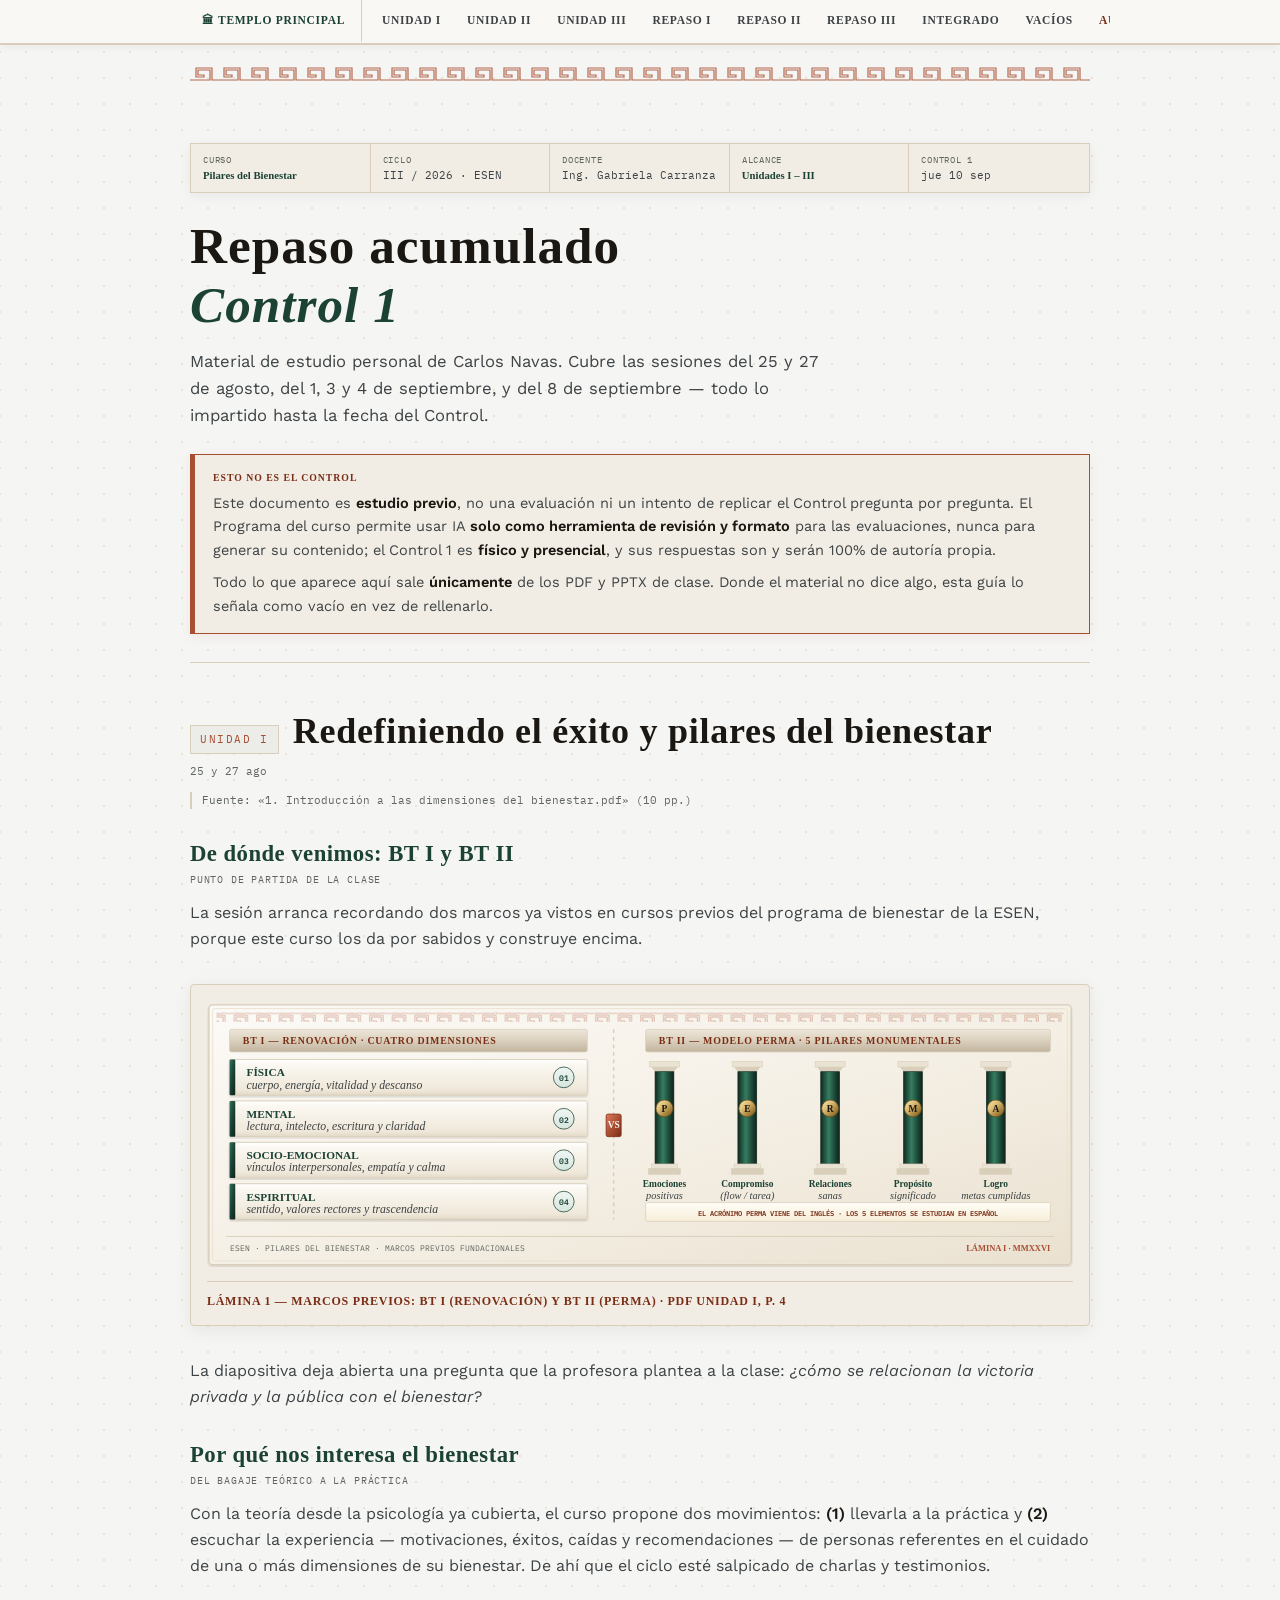
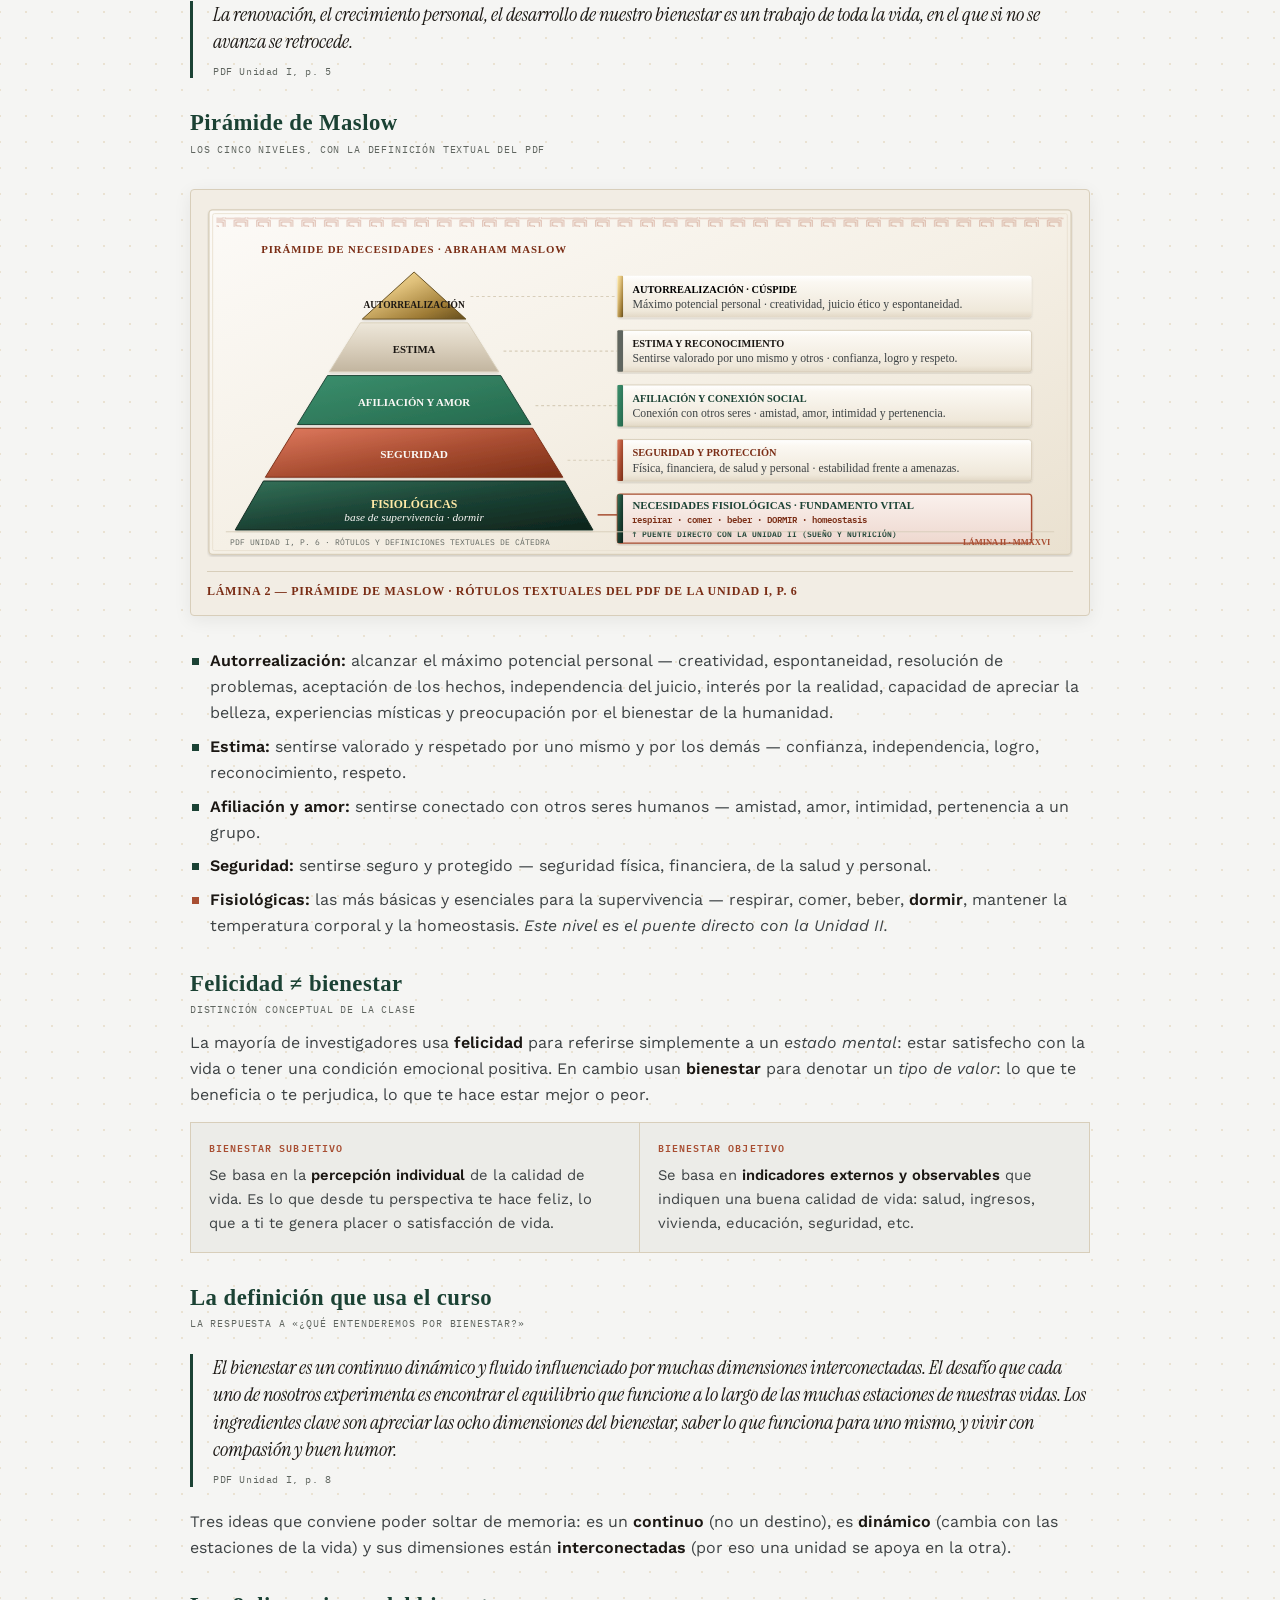
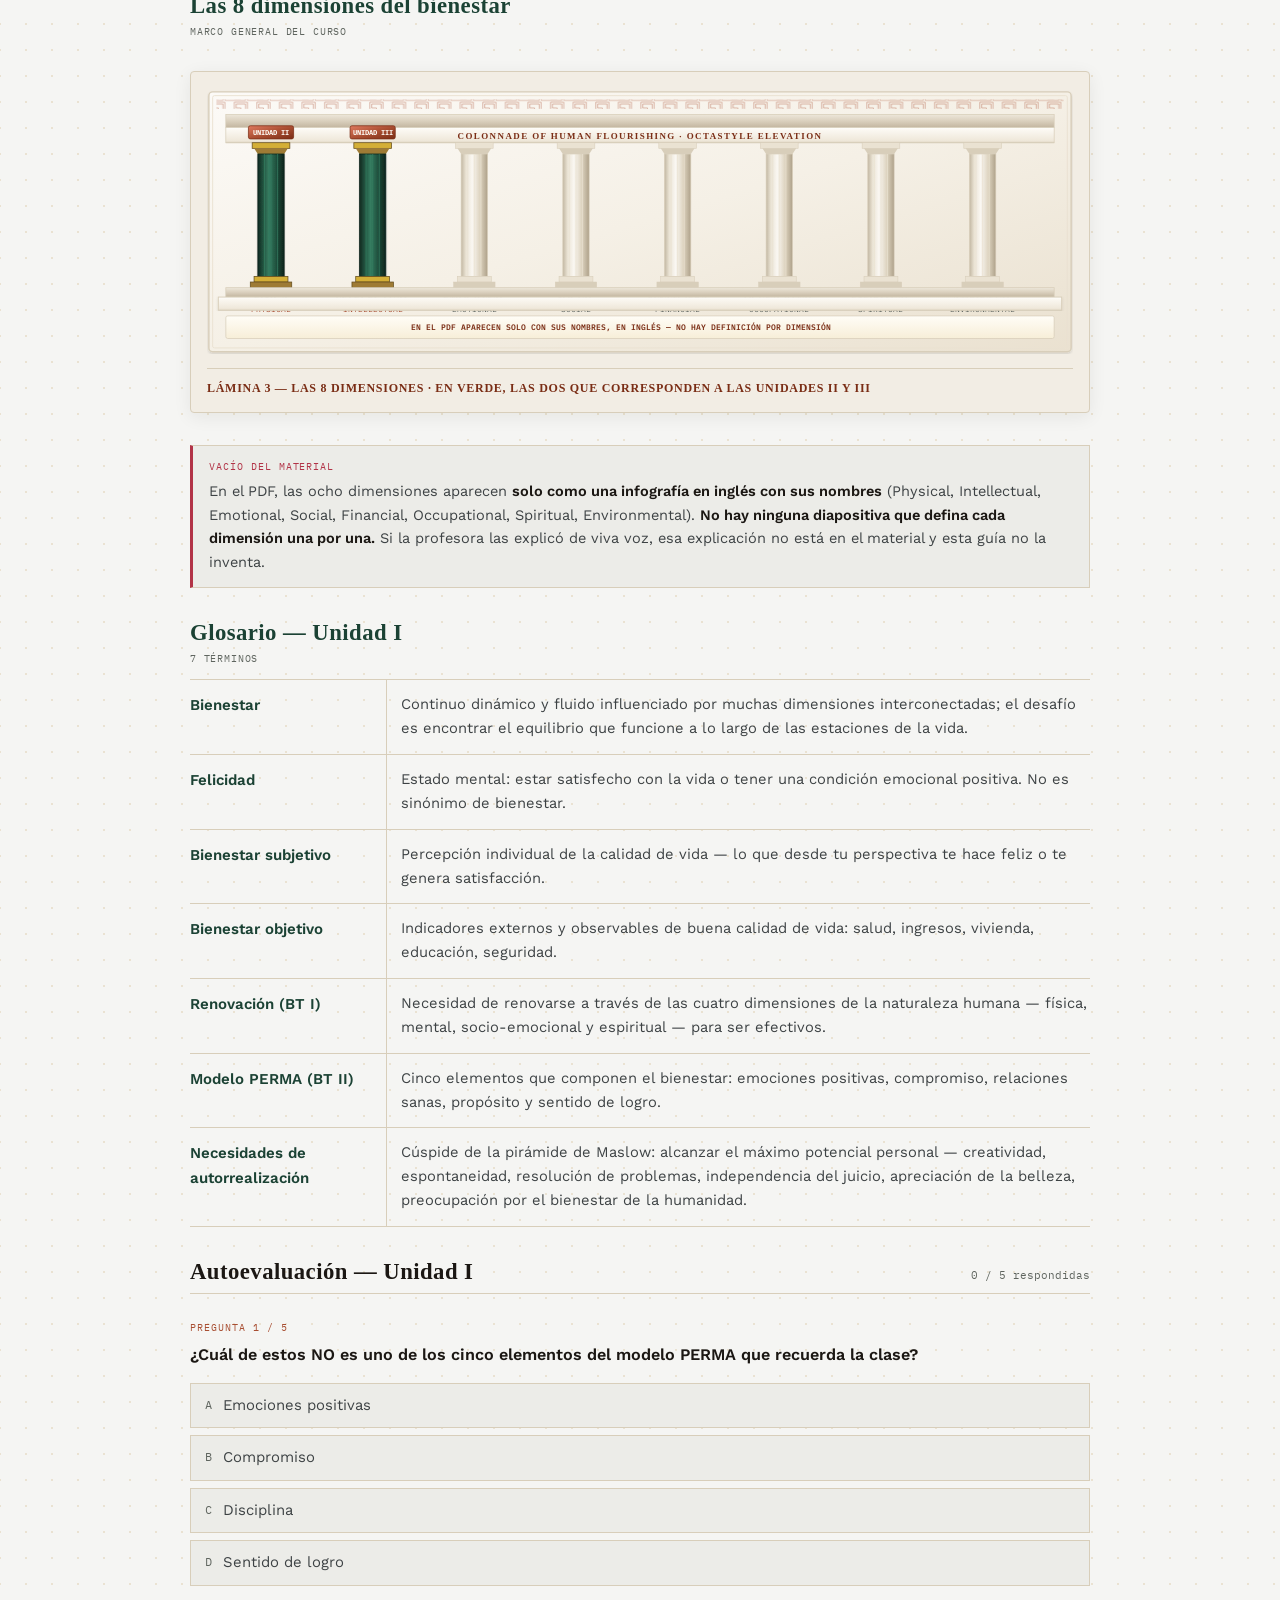
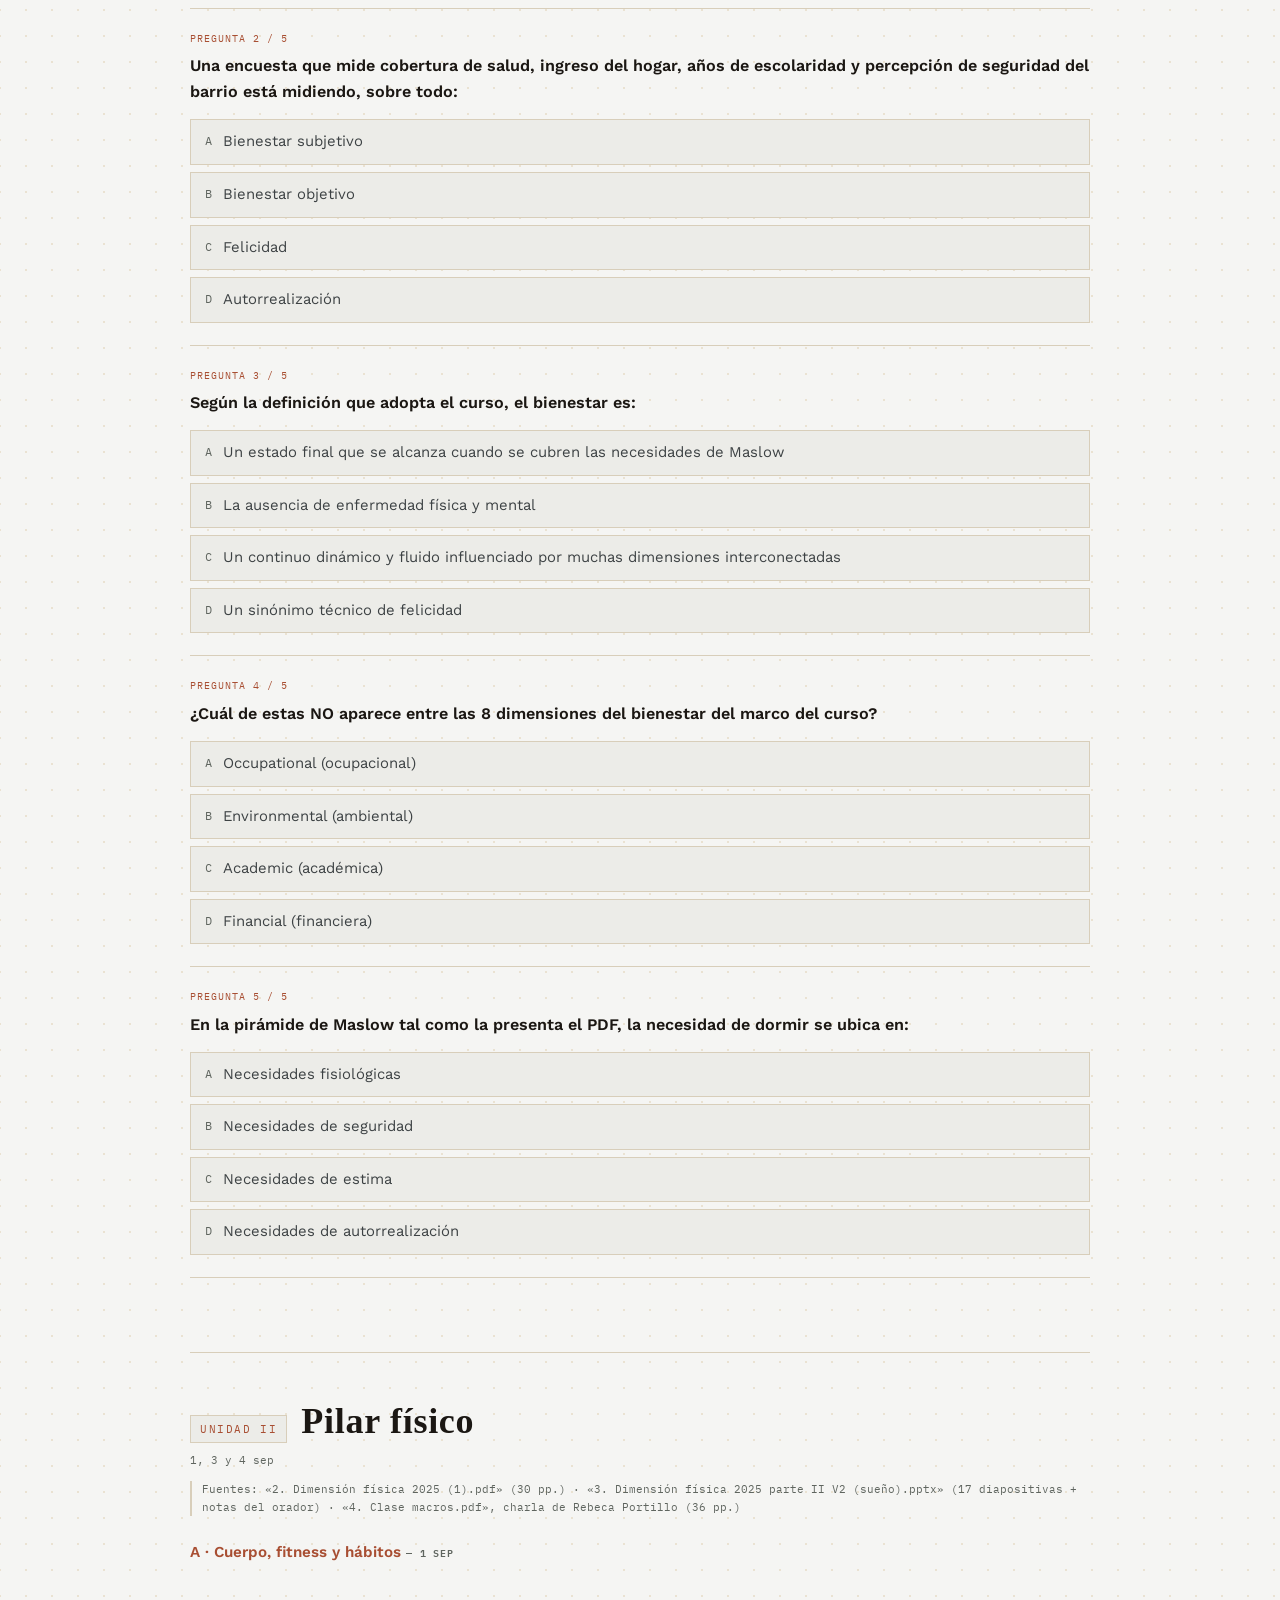
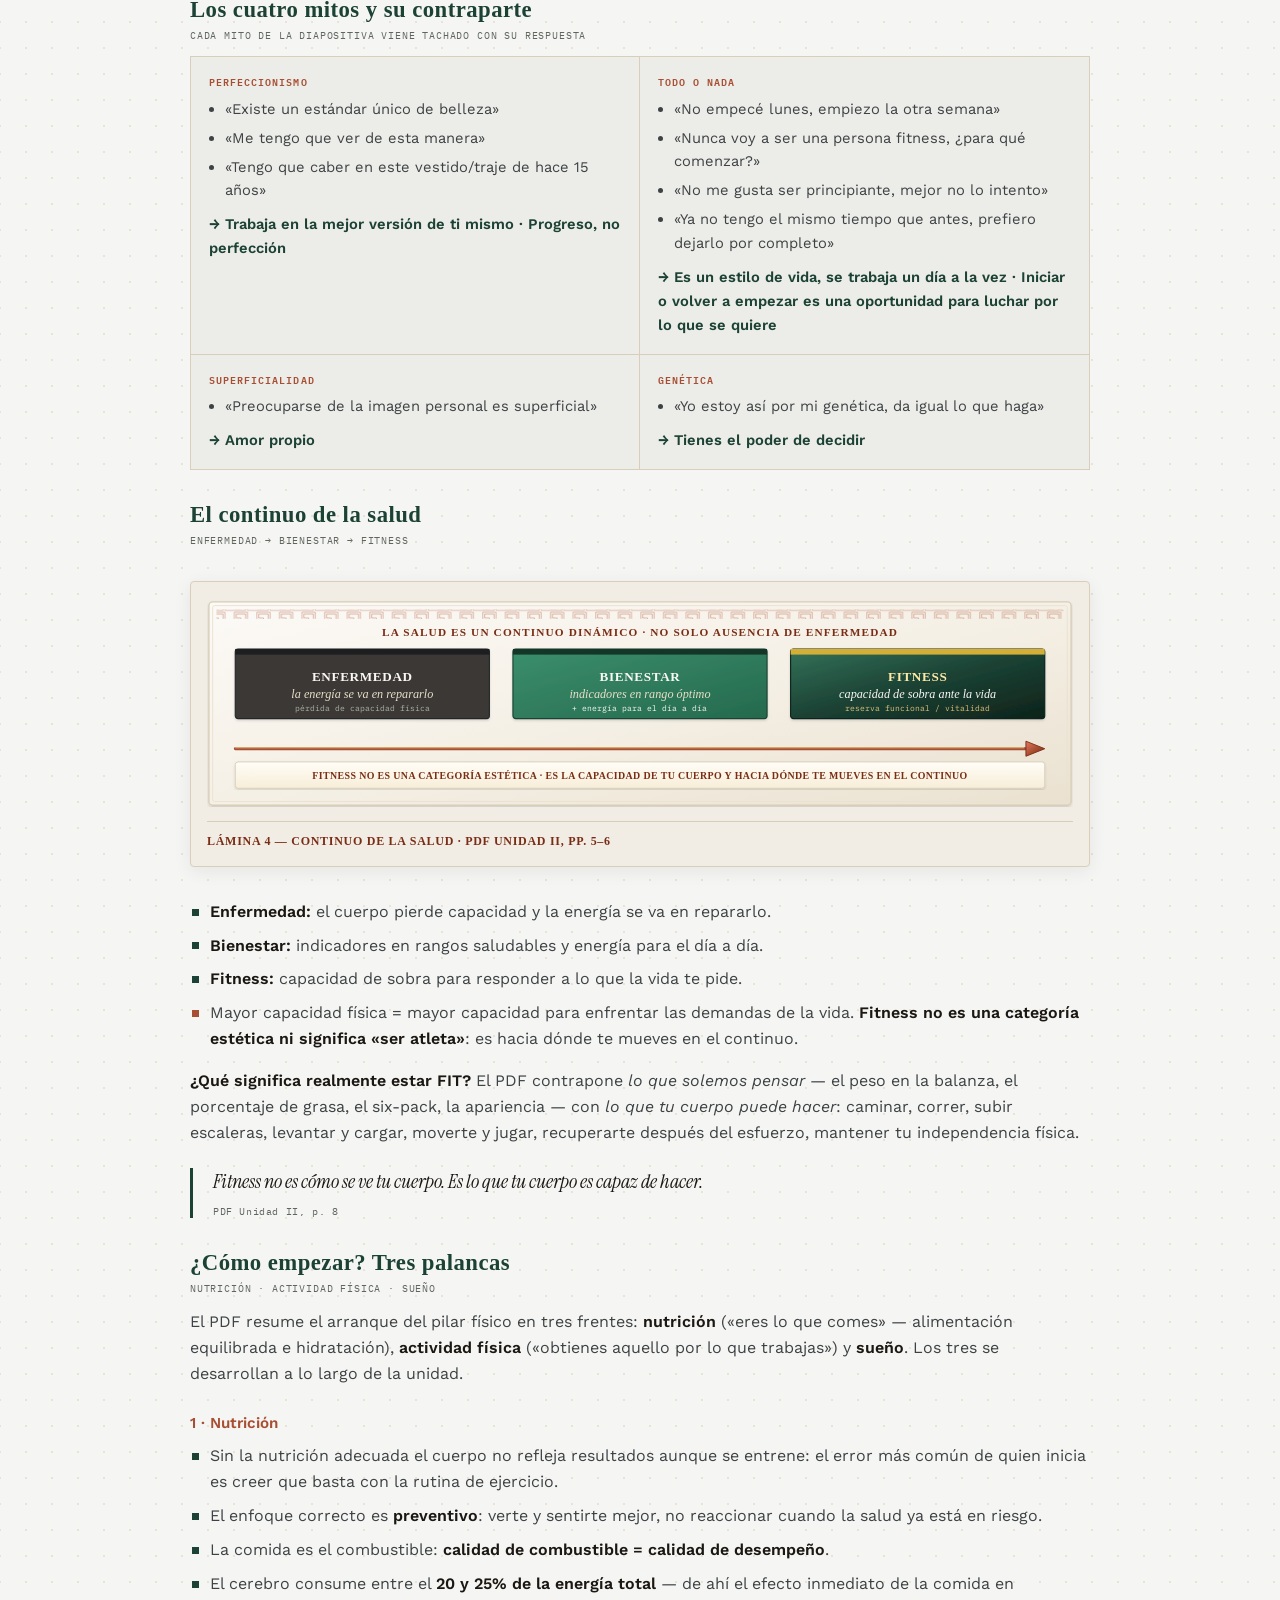
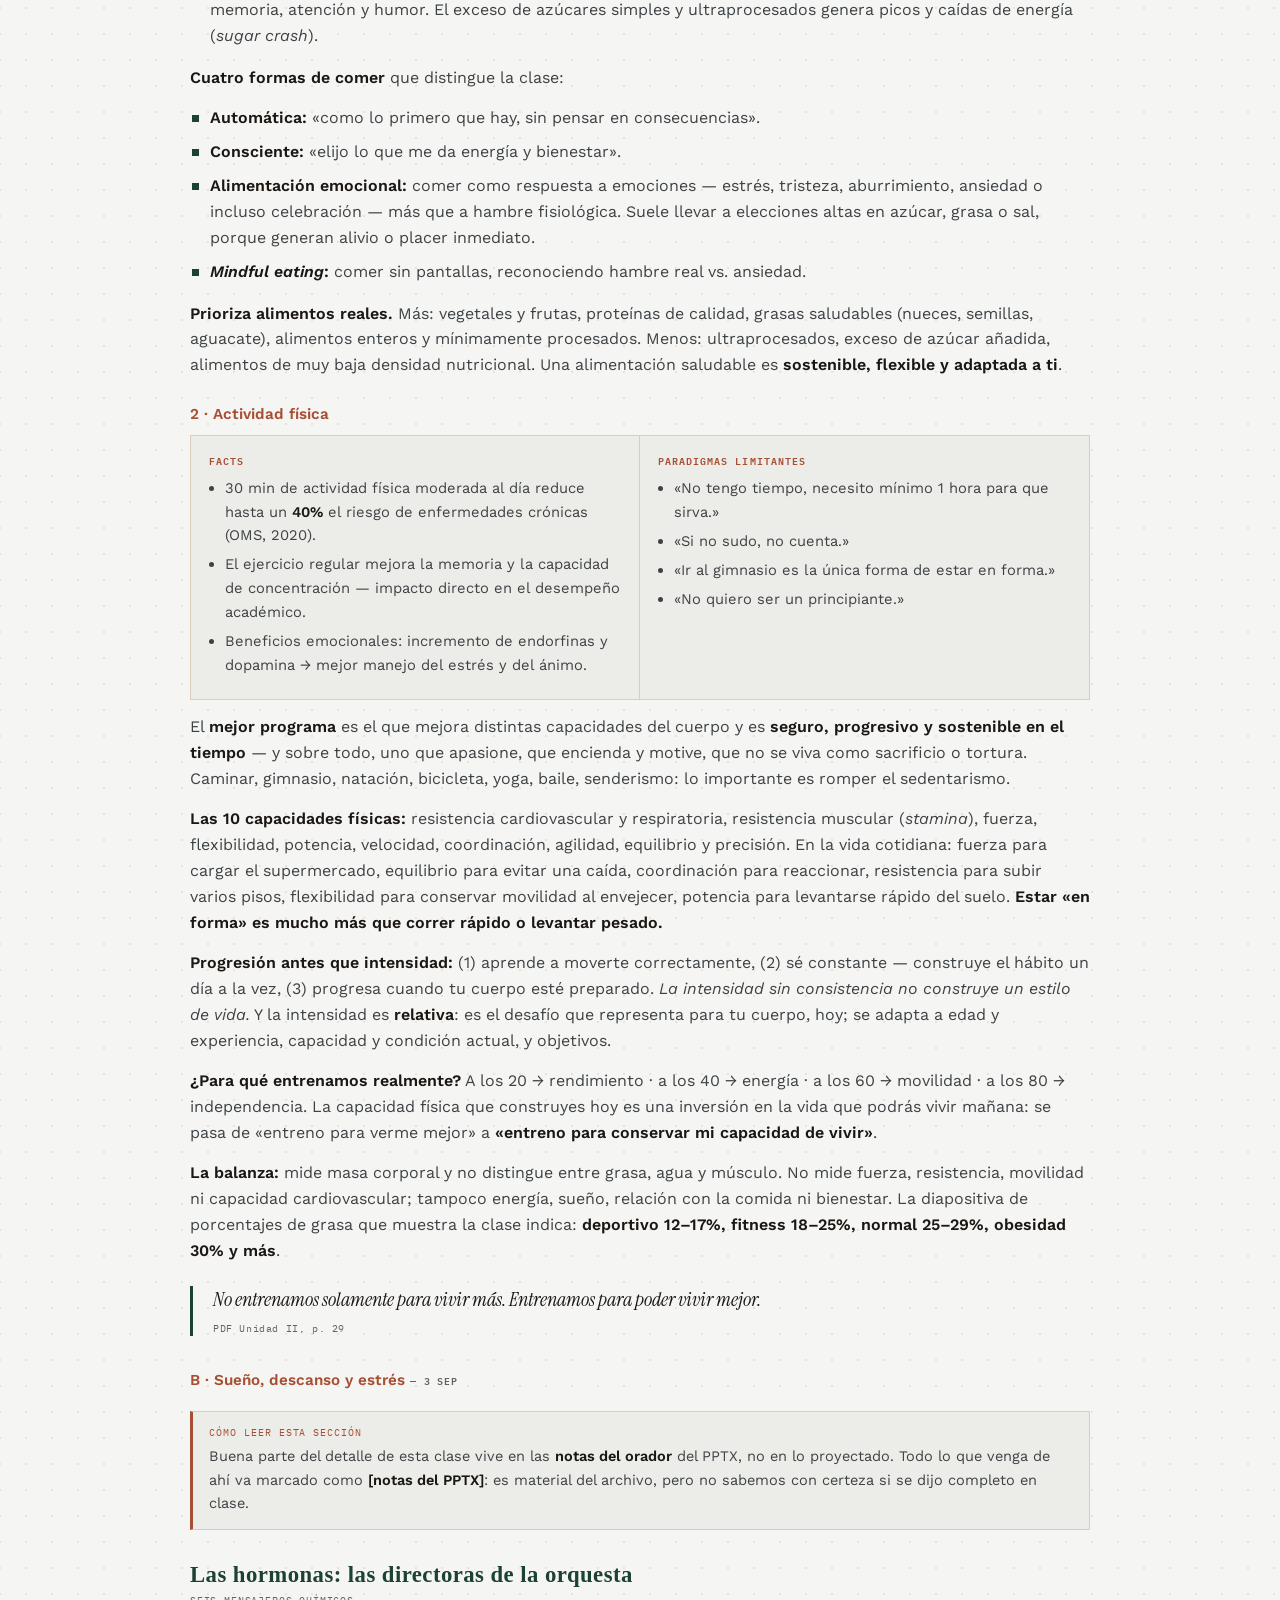
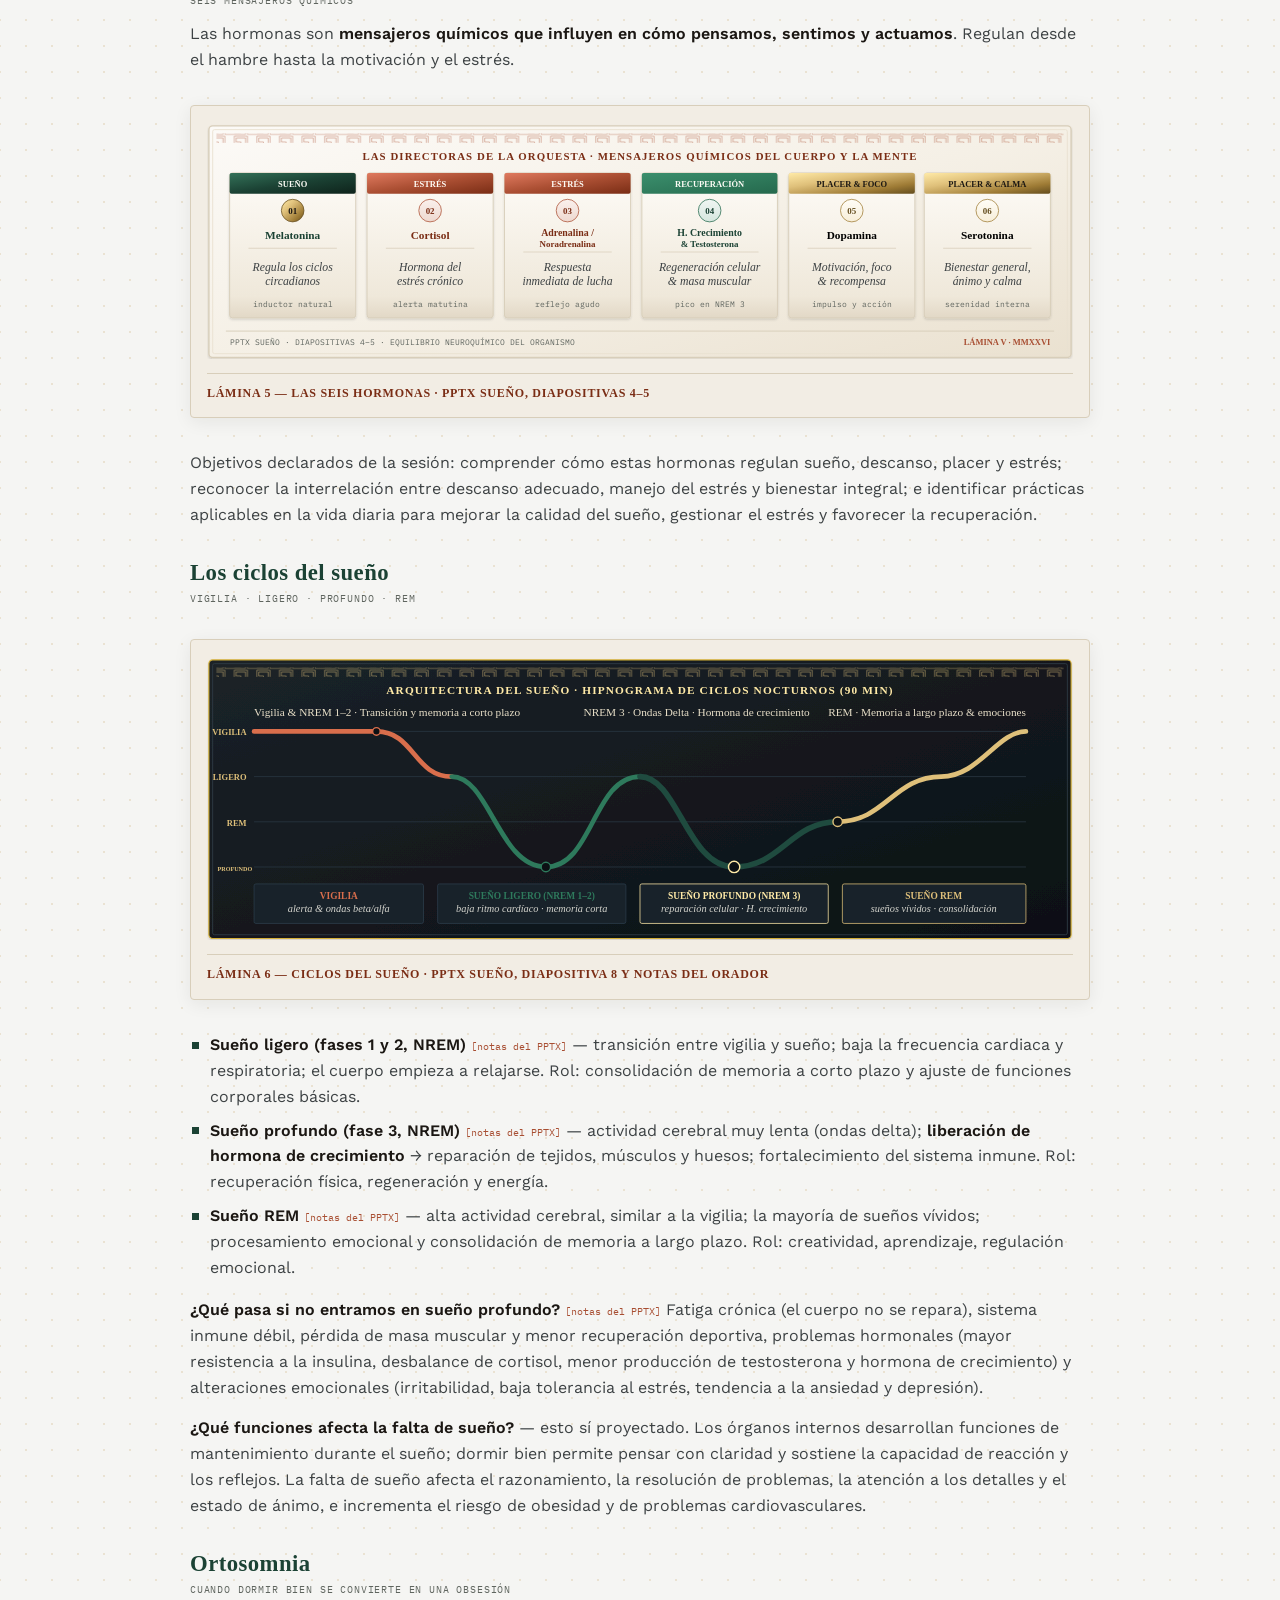
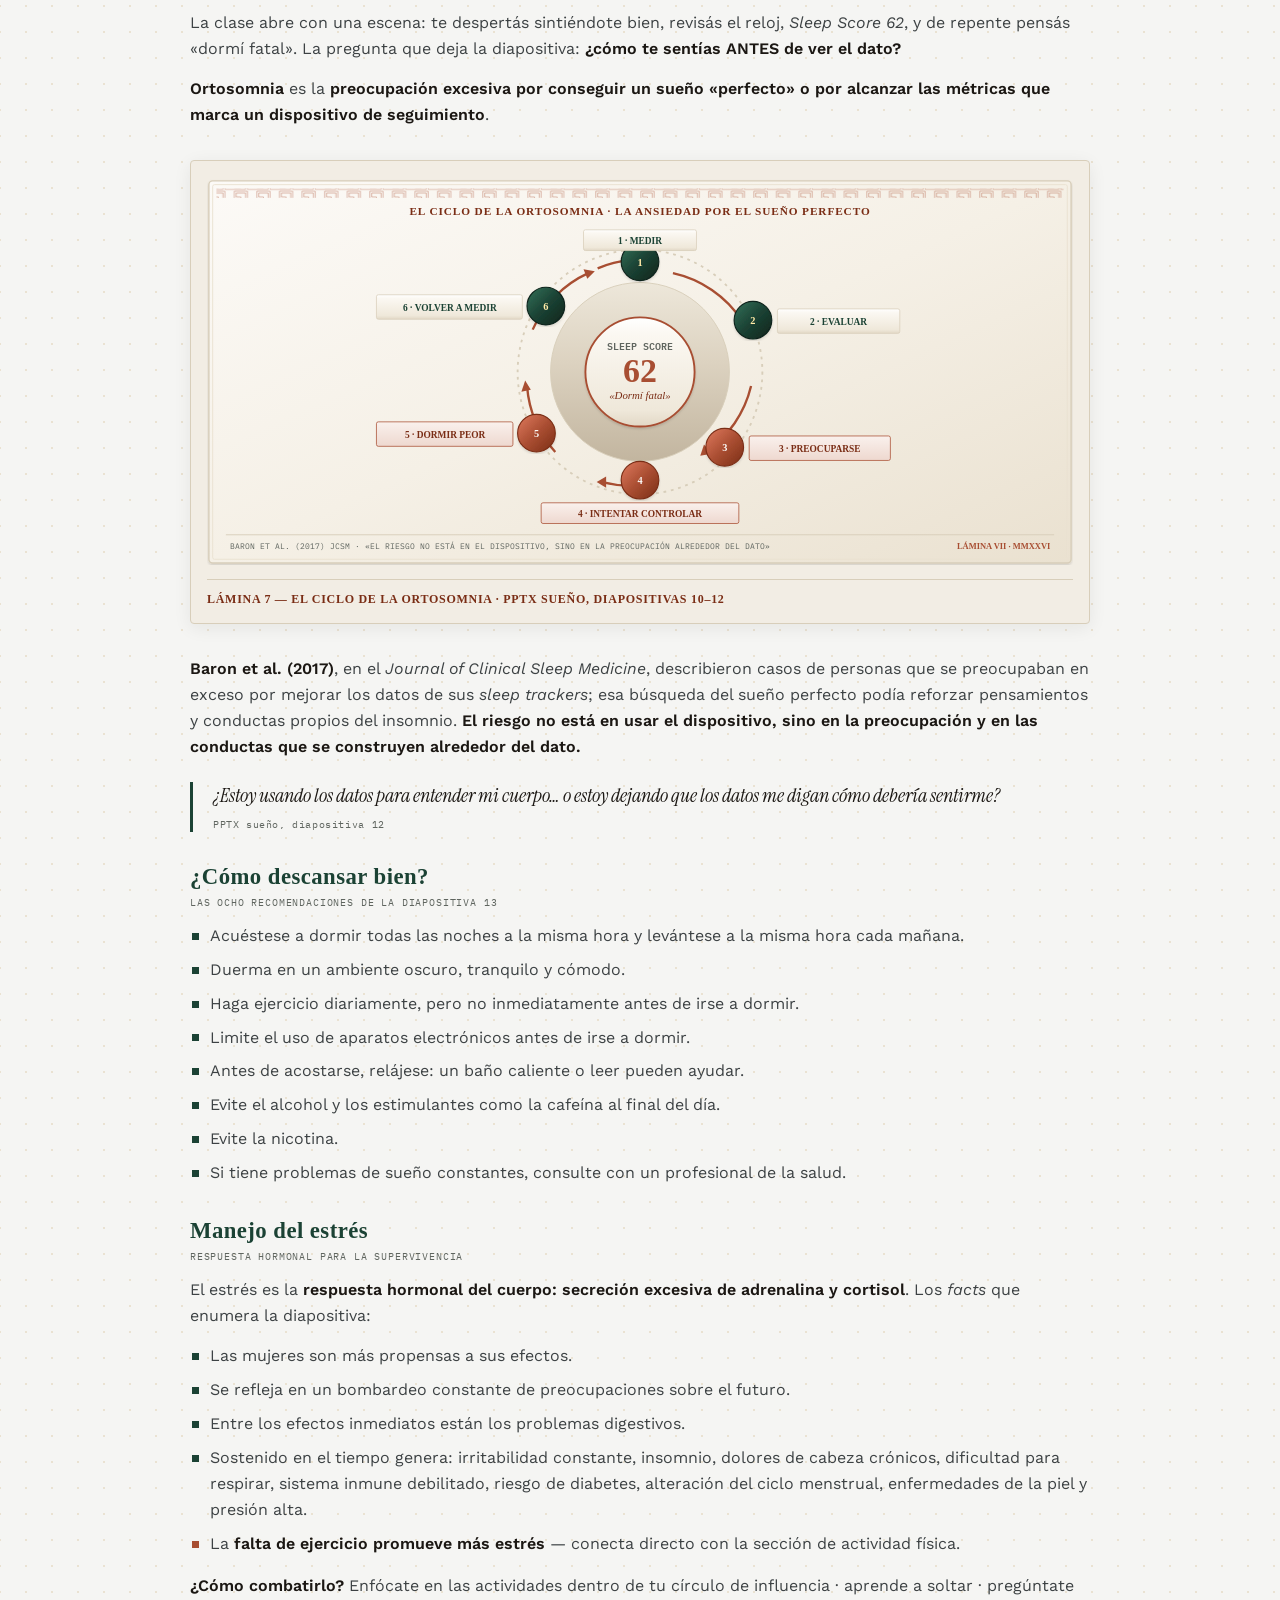
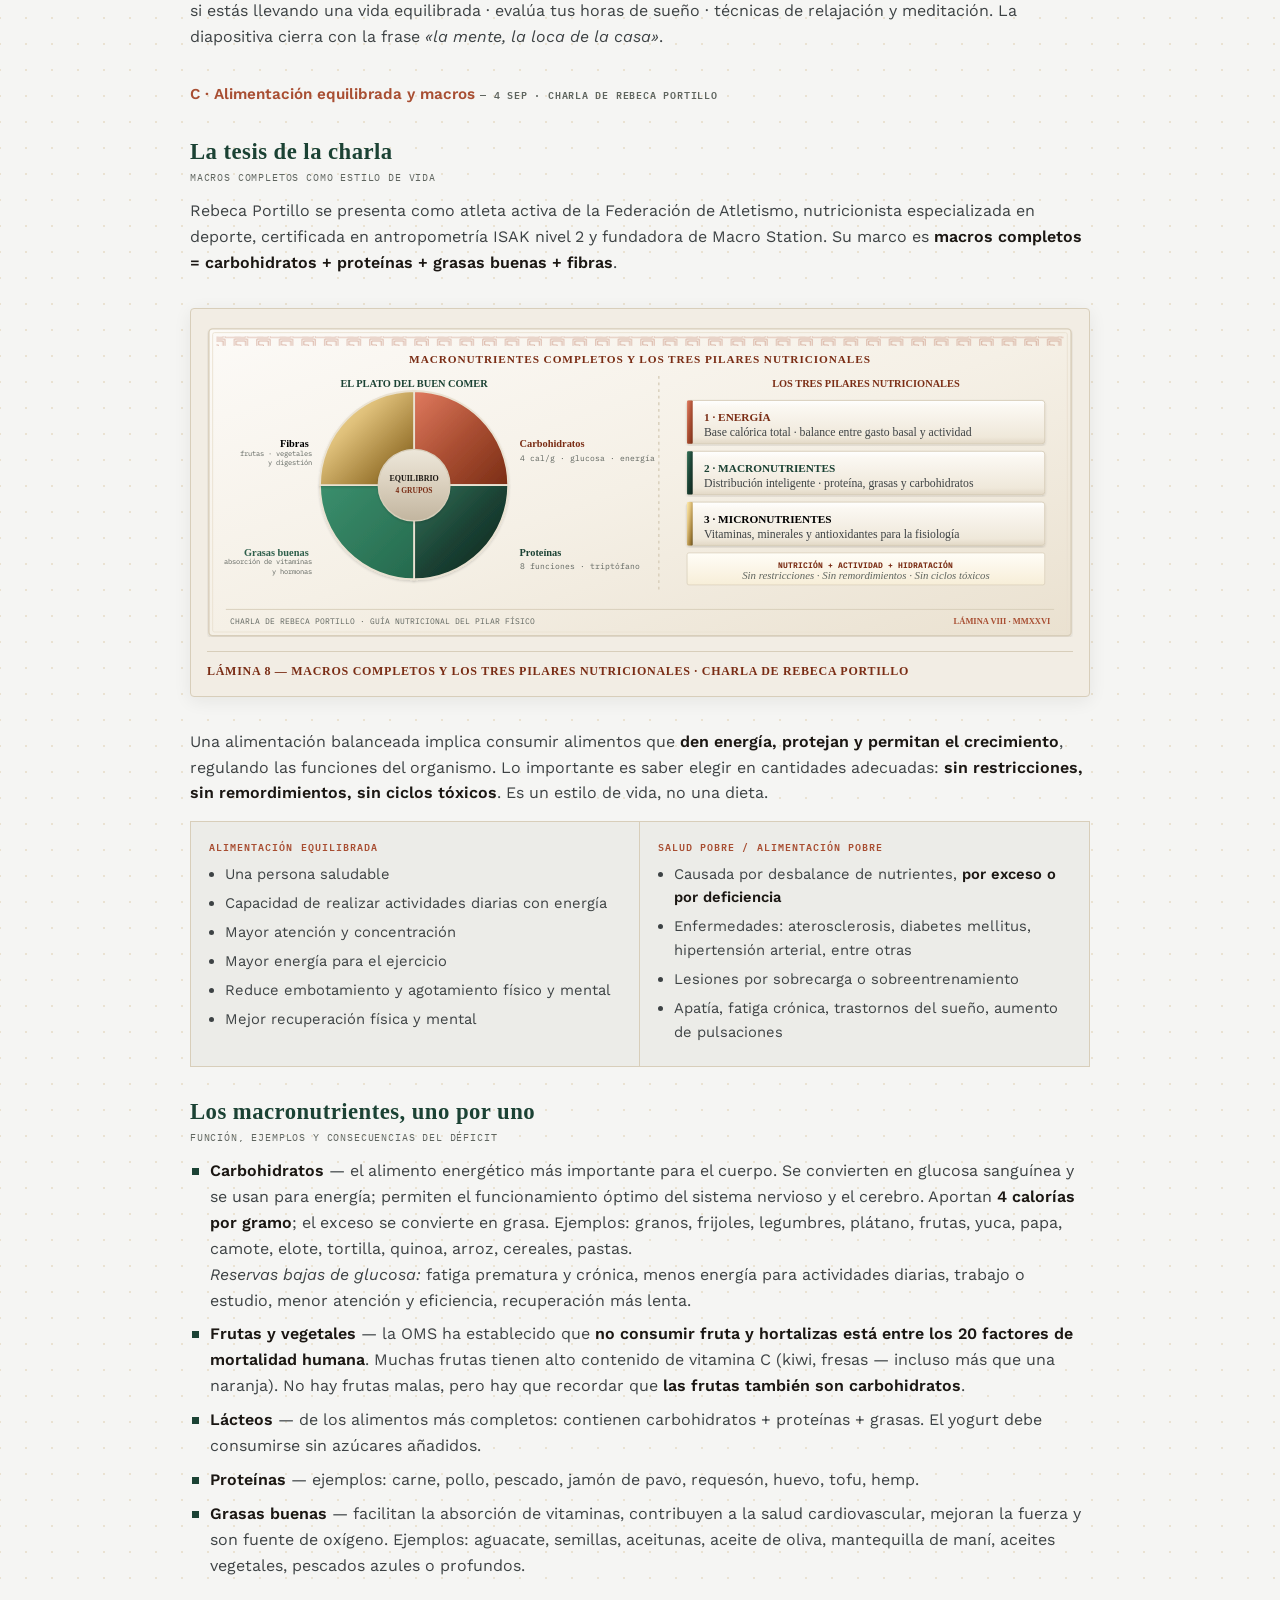
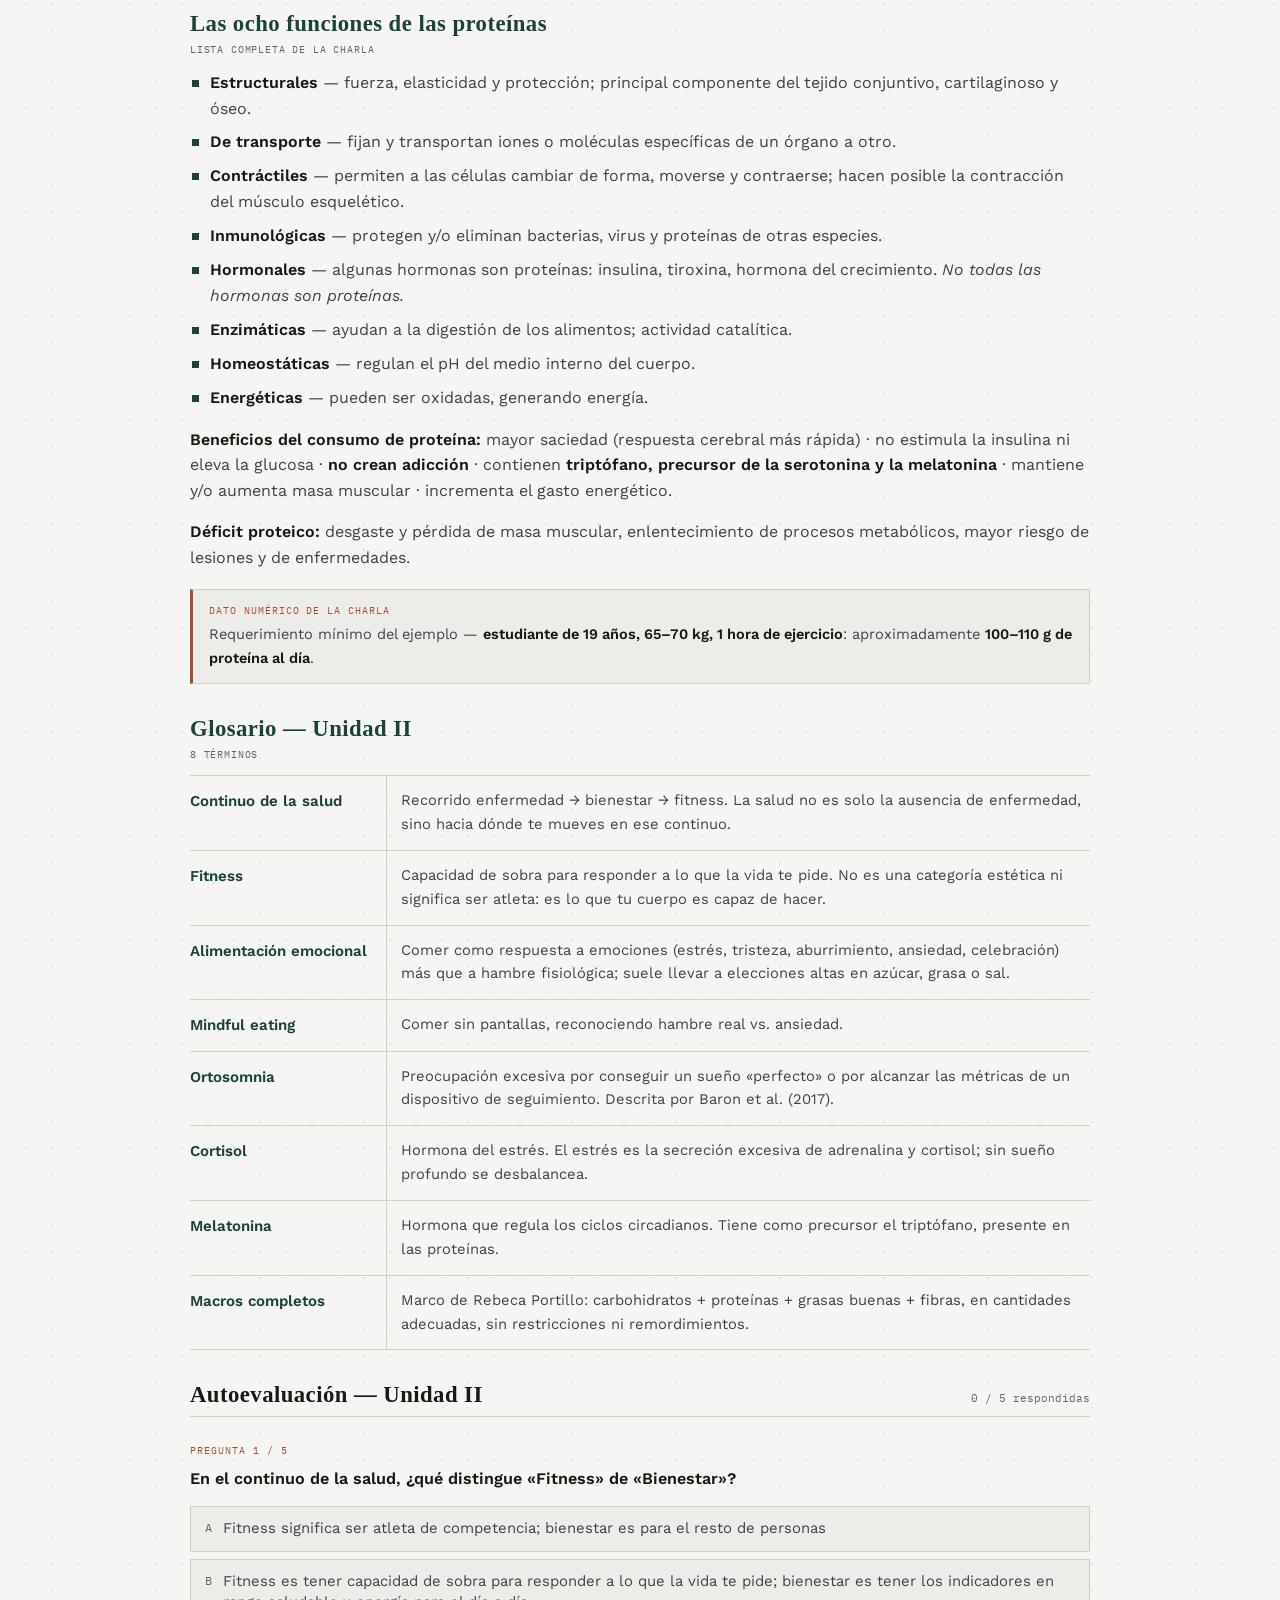
==== commit 60c78fd7: "fix(portal): resolve SVG id collisions, overflow bugs, a11y & formalize Greek design system in AGENT" ====
--- a/docs/repaso-control-1/index.html
+++ b/docs/repaso-control-1/index.html
@@ -3,7 +3,8 @@
 <head>
 <script>
   (function(){
-    var saved = localStorage.getItem('pb_theme');
+    var saved = null;
+    try { saved = localStorage.getItem('pb_theme'); } catch (_) {}
     var dark = saved === 'dark' || (!saved && window.matchMedia && window.matchMedia('(prefers-color-scheme: dark)').matches);
     if(dark) document.documentElement.setAttribute('data-theme', 'dark');
     else document.documentElement.setAttribute('data-theme', 'light');
@@ -674,7 +675,7 @@
 </style>
 </head>
 <body>
-<nav class="toc"><ul><li><a href="../" class="nav-temple">🏛 TEMPLO PRINCIPAL</a></li><li><a href="../unidad-01/">UNIDAD I</a></li><li><a href="../unidad-02/">UNIDAD II</a></li><li><a href="../unidad-03/">UNIDAD III</a></li><li><a href="#u1">REPASO I</a></li><li><a href="#u2">REPASO II</a></li><li><a href="#u3">REPASO III</a></li><li><a href="#integrado">INTEGRADO</a></li><li><a href="#vacios">VACÍOS</a></li><li><a href="#quiz" class="nav-highlight">AUTOEVALUACIÓN (12)</a></li><li><button id="theme-toggle" class="theme-toggle-btn" aria-label="Cambiar tema visual"><span id="theme-icon">🌙</span> <span id="theme-text">Modo Noche</span></button></li></ul></nav>
+<nav class="toc"><ul><li><a href="../" class="nav-temple">🏛 TEMPLO PRINCIPAL</a></li><li><a href="../unidad-01/">UNIDAD I</a></li><li><a href="../unidad-02/">UNIDAD II</a></li><li><a href="../unidad-03/">UNIDAD III</a></li><li><a href="#u1">REPASO I</a></li><li><a href="#u2">REPASO II</a></li><li><a href="#u3">REPASO III</a></li><li><a href="#integrado">INTEGRADO</a></li><li><a href="#vacios">VACÍOS</a></li><li><a href="#quiz" class="nav-highlight">AUTOEVALUACIÓN (25)</a></li><li><button id="theme-toggle" class="theme-toggle-btn" aria-label="Cambiar a modo noche" aria-pressed="false"><span id="theme-icon">🌙</span> <span id="theme-text">Modo Noche</span></button></li></ul></nav>
 <div class="wrap">
 <div class="greek-frieze"></div>
 <header class="top"><div class="plate"><div><span>Curso</span><b>Pilares del Bienestar</b></div><div><span>Ciclo</span>III / 2026 · ESEN</div><div><span>Docente</span>Ing. Gabriela Carranza</div><div><span>Alcance</span><b>Unidades I – III</b></div><div><span>Control 1</span>jue 10 sep</div></div><h1>Repaso acumulado<br><em>Control 1</em></h1><p class="lede">Material de estudio personal de Carlos Navas. Cubre las sesiones del 25 y 27 de agosto, del 1, 3 y 4 de septiembre, y del 8 de septiembre — todo lo impartido hasta la fecha del Control.</p><div class="aviso"><span class="tag">Esto no es el Control</span><p>Este documento es <b>estudio previo</b>, no una evaluación ni un intento de replicar el Control pregunta por pregunta. El Programa del curso permite usar IA <b>solo como herramienta de revisión y formato</b> para las evaluaciones, nunca para generar su contenido; el Control 1 es <b>físico y presencial</b>, y sus respuestas son y serán 100% de autoría propia.</p><p>Todo lo que aparece aquí sale <b>únicamente</b> de los PDF y PPTX de clase. Donde el material no dice algo, esta guía lo señala como vacío en vez de rellenarlo.</p></div></header><section class="unit" id="u1"><div class="unit-head"><span class="unit-num">UNIDAD I</span><h2>Redefiniendo el éxito y pilares del bienestar</h2></div><p class="unit-dates">25 y 27 ago</p><p class="fuente">Fuente: «1. Introducción a las dimensiones del bienestar.pdf» (10 pp.)</p>
@@ -686,70 +687,70 @@
     <figure class="diag"><div class="scroller"><svg style="min-width:720px; width:100%;" viewBox="0 0 920 280" role="img" aria-label="Lámina 1 — Marcos previos: BT I (renovación) y BT II (modelo PERMA)">
 <defs>
   <!-- Adaptive Stone & Marble Gradients using CSS Variables -->
-  <linearGradient id="gk-bg-grad" x1="0%" y1="0%" x2="100%" y2="100%">
+  <linearGradient id="rc1-s1-gk-bg-grad" x1="0%" y1="0%" x2="100%" y2="100%">
     <stop offset="0%" stop-color="var(--svg-bg-start, #FCFAF7)"/>
     <stop offset="50%" stop-color="var(--svg-bg-mid, #F5F0E6)"/>
     <stop offset="100%" stop-color="var(--svg-bg-end, #EAE1D0)"/>
   </linearGradient>
-  <linearGradient id="gk-card-stone" x1="0%" y1="0%" x2="0%" y2="100%">
+  <linearGradient id="rc1-s1-gk-card-stone" x1="0%" y1="0%" x2="0%" y2="100%">
     <stop offset="0%" stop-color="var(--svg-card-start, #FFFFFF)"/>
     <stop offset="15%" stop-color="var(--svg-card-mid, #FBF8F2)"/>
     <stop offset="85%" stop-color="var(--svg-card-end, #EFE8DA)"/>
     <stop offset="100%" stop-color="var(--svg-card-edge, #E2D8C6)"/>
   </linearGradient>
-  <linearGradient id="gk-pediment" x1="0%" y1="0%" x2="0%" y2="100%">
+  <linearGradient id="rc1-s1-gk-pediment" x1="0%" y1="0%" x2="0%" y2="100%">
     <stop offset="0%" stop-color="var(--svg-ped-start, #EDE7DA)"/>
     <stop offset="45%" stop-color="var(--svg-ped-mid, #DCD2C0)"/>
     <stop offset="100%" stop-color="var(--svg-ped-end, #C2B59F)"/>
   </linearGradient>
 
   <!-- Clay & Terracotta Gradients -->
-  <linearGradient id="gk-clay" x1="0%" y1="0%" x2="100%" y2="100%">
+  <linearGradient id="rc1-s1-gk-clay" x1="0%" y1="0%" x2="100%" y2="100%">
     <stop offset="0%" stop-color="#E07A5F"/>
     <stop offset="50%" stop-color="#AB4F33"/>
     <stop offset="100%" stop-color="#7A2D15"/>
   </linearGradient>
-  <linearGradient id="gk-clay-light" x1="0%" y1="0%" x2="0%" y2="100%">
+  <linearGradient id="rc1-s1-gk-clay-light" x1="0%" y1="0%" x2="0%" y2="100%">
     <stop offset="0%" stop-color="var(--svg-clay-bg-start, #FAF1ED)"/>
     <stop offset="100%" stop-color="var(--svg-clay-bg-end, #EED8CF)"/>
   </linearGradient>
 
   <!-- Pine & Moss Gradients -->
-  <linearGradient id="gk-pine" x1="0%" y1="0%" x2="100%" y2="100%">
+  <linearGradient id="rc1-s1-gk-pine" x1="0%" y1="0%" x2="100%" y2="100%">
     <stop offset="0%" stop-color="#347259"/>
     <stop offset="50%" stop-color="#1B4234"/>
     <stop offset="100%" stop-color="#0E231B"/>
   </linearGradient>
-  <linearGradient id="gk-moss" x1="0%" y1="0%" x2="100%" y2="100%">
+  <linearGradient id="rc1-s1-gk-moss" x1="0%" y1="0%" x2="100%" y2="100%">
     <stop offset="0%" stop-color="#3B8F6D"/>
     <stop offset="100%" stop-color="#25694D"/>
   </linearGradient>
-  <linearGradient id="gk-pine-light" x1="0%" y1="0%" x2="0%" y2="100%">
+  <linearGradient id="rc1-s1-gk-pine-light" x1="0%" y1="0%" x2="0%" y2="100%">
     <stop offset="0%" stop-color="var(--svg-pine-bg-start, #F0F6F3)"/>
     <stop offset="100%" stop-color="var(--svg-pine-bg-end, #D6E6DE)"/>
   </linearGradient>
 
   <!-- Gold & Electrum -->
-  <linearGradient id="gk-gold" x1="0%" y1="0%" x2="100%" y2="100%">
+  <linearGradient id="rc1-s1-gk-gold" x1="0%" y1="0%" x2="100%" y2="100%">
     <stop offset="0%" stop-color="#FFEAA7"/>
     <stop offset="35%" stop-color="#DFC07A"/>
     <stop offset="75%" stop-color="#9E7B35"/>
     <stop offset="100%" stop-color="#644D1E"/>
   </linearGradient>
-  <linearGradient id="gk-gold-card" x1="0%" y1="0%" x2="0%" y2="100%">
+  <linearGradient id="rc1-s1-gk-gold-card" x1="0%" y1="0%" x2="0%" y2="100%">
     <stop offset="0%" stop-color="var(--svg-gold-bg-start, #FFFDF7)"/>
     <stop offset="100%" stop-color="var(--svg-gold-bg-end, #F7EED8)"/>
   </linearGradient>
 
   <!-- Fluted Column Cylinder Lighting -->
-  <linearGradient id="gk-shaft-light" x1="0%" y1="0%" x2="100%" y2="0%">
+  <linearGradient id="rc1-s1-gk-shaft-light" x1="0%" y1="0%" x2="100%" y2="0%">
     <stop offset="0%" stop-color="var(--svg-shaft-edge, #C2B7A2)"/>
     <stop offset="18%" stop-color="var(--svg-shaft-light, #EAE3D4)"/>
     <stop offset="42%" stop-color="var(--svg-shaft-peak, #FAF7F2)"/>
     <stop offset="72%" stop-color="var(--svg-shaft-mid, #DDD3BF)"/>
     <stop offset="100%" stop-color="var(--svg-shaft-dark, #AEA18A)"/>
   </linearGradient>
-  <linearGradient id="gk-shaft-pine" x1="0%" y1="0%" x2="100%" y2="0%">
+  <linearGradient id="rc1-s1-gk-shaft-pine" x1="0%" y1="0%" x2="100%" y2="0%">
     <stop offset="0%" stop-color="#11291F"/>
     <stop offset="20%" stop-color="#21523F"/>
     <stop offset="42%" stop-color="#357D61"/>
@@ -758,77 +759,77 @@
   </linearGradient>
 
   <!-- Nocturnal Sky / Lapislazuli stone -->
-  <linearGradient id="gk-nocturnal" x1="0%" y1="0%" x2="100%" y2="100%">
+  <linearGradient id="rc1-s1-gk-nocturnal" x1="0%" y1="0%" x2="100%" y2="100%">
     <stop offset="0%" stop-color="#1B2228"/>
     <stop offset="50%" stop-color="#13191E"/>
     <stop offset="100%" stop-color="#0C1014"/>
   </linearGradient>
 
   <!-- Drop Shadow Filters -->
-  <filter id="gk-shadow" x="-8%" y="-8%" width="120%" height="120%">
+  <filter id="rc1-s1-gk-shadow" x="-8%" y="-8%" width="120%" height="120%">
     <feDropShadow dx="1" dy="2.5" stdDeviation="2" flood-color="#1A1510" flood-opacity="0.18"/>
   </filter>
-  <filter id="gk-shadow-sm" x="-5%" y="-5%" width="110%" height="110%">
+  <filter id="rc1-s1-gk-shadow-sm" x="-5%" y="-5%" width="110%" height="110%">
     <feDropShadow dx="0" dy="1.5" stdDeviation="1.2" flood-color="#1A1510" flood-opacity="0.14"/>
   </filter>
 
   <!-- Greca pattern strip -->
-  <pattern id="gk-meander" width="24" height="12" patternUnits="userSpaceOnUse">
+  <pattern id="rc1-s1-gk-meander" width="24" height="12" patternUnits="userSpaceOnUse">
     <path d="M0 11h17V3H7v4h5v2H5V1h14v10h5" fill="none" stroke="var(--svg-greca, #A84E32)" stroke-width="0.9" stroke-linecap="square" opacity="0.45"/>
   </pattern>
-  <pattern id="gk-meander-gold" width="24" height="12" patternUnits="userSpaceOnUse">
+  <pattern id="rc1-s1-gk-meander-gold" width="24" height="12" patternUnits="userSpaceOnUse">
     <path d="M0 11h17V3H7v4h5v2H5V1h14v10h5" fill="none" stroke="#DFC07A" stroke-width="0.9" stroke-linecap="square" opacity="0.55"/>
   </pattern>
 </defs>
   <!-- Outer Classical Stele Container -->
-  <rect x="2" y="2" width="916" height="276" rx="4" fill="url(#gk-bg-grad)" stroke="var(--border)" stroke-width="1.5" filter="url(#gk-shadow-sm)"/>
+  <rect x="2" y="2" width="916" height="276" rx="4" fill="url(#rc1-s1-gk-bg-grad)" stroke="var(--border)" stroke-width="1.5" filter="url(#rc1-s1-gk-shadow-sm)"/>
   <rect x="6" y="6" width="908" height="268" rx="2" fill="none" stroke="var(--border-soft)" stroke-width="1"/>
 
   <!-- Top Greek Frieze Ribbon -->
-  <rect x="10" y="10" width="900" height="10" fill="url(#gk-meander)"/>
+  <rect x="10" y="10" width="900" height="10" fill="url(#rc1-s1-gk-meander)"/>
 
   <!-- LEFT: BT I RENOVACIÓN -->
   <g transform="translate(24, 28)">
-    <rect x="0" y="0" width="380" height="24" rx="2" fill="url(#gk-pediment)" stroke="var(--border)" stroke-width="0.8"/>
+    <rect x="0" y="0" width="380" height="24" rx="2" fill="url(#rc1-s1-gk-pediment)" stroke="var(--border)" stroke-width="0.8"/>
     <text x="14" y="16" font-family="'Cinzel',serif" font-size="10.5" font-weight="700" fill="var(--clay-deep)" letter-spacing="0.08em">BT I — RENOVACIÓN · CUATRO DIMENSIONES</text>
 
     <!-- 01 Física -->
     <g transform="translate(0, 32)">
-      <rect x="0" y="0" width="380" height="38" rx="2" fill="url(#gk-card-stone)" stroke="var(--border)" stroke-width="1" filter="url(#gk-shadow-sm)"/>
-      <rect x="0" y="0" width="6" height="38" rx="1" fill="url(#gk-pine)"/>
+      <rect x="0" y="0" width="380" height="38" rx="2" fill="url(#rc1-s1-gk-card-stone)" stroke="var(--border)" stroke-width="1" filter="url(#rc1-s1-gk-shadow-sm)"/>
+      <rect x="0" y="0" width="6" height="38" rx="1" fill="url(#rc1-s1-gk-pine)"/>
       <text x="18" y="18" font-family="'Cinzel',serif" font-size="12" font-weight="700" fill="var(--pine)">FÍSICA</text>
       <text x="18" y="31" font-family="'Cormorant Garamond',Georgia,serif" font-size="12.5" font-style="italic" fill="var(--text-dim)">cuerpo, energía, vitalidad y descanso</text>
-      <circle cx="355" cy="19" r="11" fill="url(#gk-pine-light)" stroke="var(--pine)" stroke-width="0.8"/>
+      <circle cx="355" cy="19" r="11" fill="url(#rc1-s1-gk-pine-light)" stroke="var(--pine)" stroke-width="0.8"/>
       <text x="355" y="23" text-anchor="middle" font-family="'IBM Plex Mono',monospace" font-size="9" font-weight="600" fill="var(--pine)">01</text>
     </g>
 
     <!-- 02 Mental -->
     <g transform="translate(0, 76)">
-      <rect x="0" y="0" width="380" height="38" rx="2" fill="url(#gk-card-stone)" stroke="var(--border)" stroke-width="1" filter="url(#gk-shadow-sm)"/>
-      <rect x="0" y="0" width="6" height="38" rx="1" fill="url(#gk-pine)"/>
+      <rect x="0" y="0" width="380" height="38" rx="2" fill="url(#rc1-s1-gk-card-stone)" stroke="var(--border)" stroke-width="1" filter="url(#rc1-s1-gk-shadow-sm)"/>
+      <rect x="0" y="0" width="6" height="38" rx="1" fill="url(#rc1-s1-gk-pine)"/>
       <text x="18" y="18" font-family="'Cinzel',serif" font-size="12" font-weight="700" fill="var(--pine)">MENTAL</text>
       <text x="18" y="31" font-family="'Cormorant Garamond',Georgia,serif" font-size="12.5" font-style="italic" fill="var(--text-dim)">lectura, intelecto, escritura y claridad</text>
-      <circle cx="355" cy="19" r="11" fill="url(#gk-pine-light)" stroke="var(--pine)" stroke-width="0.8"/>
+      <circle cx="355" cy="19" r="11" fill="url(#rc1-s1-gk-pine-light)" stroke="var(--pine)" stroke-width="0.8"/>
       <text x="355" y="23" text-anchor="middle" font-family="'IBM Plex Mono',monospace" font-size="9" font-weight="600" fill="var(--pine)">02</text>
     </g>
 
     <!-- 03 Socio-emocional -->
     <g transform="translate(0, 120)">
-      <rect x="0" y="0" width="380" height="38" rx="2" fill="url(#gk-card-stone)" stroke="var(--border)" stroke-width="1" filter="url(#gk-shadow-sm)"/>
-      <rect x="0" y="0" width="6" height="38" rx="1" fill="url(#gk-pine)"/>
+      <rect x="0" y="0" width="380" height="38" rx="2" fill="url(#rc1-s1-gk-card-stone)" stroke="var(--border)" stroke-width="1" filter="url(#rc1-s1-gk-shadow-sm)"/>
+      <rect x="0" y="0" width="6" height="38" rx="1" fill="url(#rc1-s1-gk-pine)"/>
       <text x="18" y="18" font-family="'Cinzel',serif" font-size="12" font-weight="700" fill="var(--pine)">SOCIO-EMOCIONAL</text>
       <text x="18" y="31" font-family="'Cormorant Garamond',Georgia,serif" font-size="12.5" font-style="italic" fill="var(--text-dim)">vínculos interpersonales, empatía y calma</text>
-      <circle cx="355" cy="19" r="11" fill="url(#gk-pine-light)" stroke="var(--pine)" stroke-width="0.8"/>
+      <circle cx="355" cy="19" r="11" fill="url(#rc1-s1-gk-pine-light)" stroke="var(--pine)" stroke-width="0.8"/>
       <text x="355" y="23" text-anchor="middle" font-family="'IBM Plex Mono',monospace" font-size="9" font-weight="600" fill="var(--pine)">03</text>
     </g>
 
     <!-- 04 Espiritual -->
     <g transform="translate(0, 164)">
-      <rect x="0" y="0" width="380" height="38" rx="2" fill="url(#gk-card-stone)" stroke="var(--border)" stroke-width="1" filter="url(#gk-shadow-sm)"/>
-      <rect x="0" y="0" width="6" height="38" rx="1" fill="url(#gk-pine)"/>
+      <rect x="0" y="0" width="380" height="38" rx="2" fill="url(#rc1-s1-gk-card-stone)" stroke="var(--border)" stroke-width="1" filter="url(#rc1-s1-gk-shadow-sm)"/>
+      <rect x="0" y="0" width="6" height="38" rx="1" fill="url(#rc1-s1-gk-pine)"/>
       <text x="18" y="18" font-family="'Cinzel',serif" font-size="12" font-weight="700" fill="var(--pine)">ESPIRITUAL</text>
       <text x="18" y="31" font-family="'Cormorant Garamond',Georgia,serif" font-size="12.5" font-style="italic" fill="var(--text-dim)">sentido, valores rectores y trascendencia</text>
-      <circle cx="355" cy="19" r="11" fill="url(#gk-pine-light)" stroke="var(--pine)" stroke-width="0.8"/>
+      <circle cx="355" cy="19" r="11" fill="url(#rc1-s1-gk-pine-light)" stroke="var(--pine)" stroke-width="0.8"/>
       <text x="355" y="23" text-anchor="middle" font-family="'IBM Plex Mono',monospace" font-size="9" font-weight="600" fill="var(--pine)">04</text>
     </g>
   </g>
@@ -836,13 +837,13 @@
   <!-- Central Divider -->
   <g transform="translate(432, 28)">
     <line x1="0" y1="0" x2="0" y2="202" stroke="var(--border)" stroke-width="1.5" stroke-dasharray="4 4"/>
-    <rect x="-8" y="90" width="16" height="24" rx="2" fill="url(#gk-clay)" stroke="var(--clay-deep)" stroke-width="0.8"/>
+    <rect x="-8" y="90" width="16" height="24" rx="2" fill="url(#rc1-s1-gk-clay)" stroke="var(--clay-deep)" stroke-width="0.8"/>
     <text x="0" y="105" text-anchor="middle" font-family="'Cinzel',serif" font-size="10" font-weight="700" fill="#FAF8F5">VS</text>
   </g>
 
   <!-- RIGHT: BT II MODELO PERMA -->
   <g transform="translate(466, 28)">
-    <rect x="0" y="0" width="430" height="24" rx="2" fill="url(#gk-pediment)" stroke="var(--border)" stroke-width="0.8"/>
+    <rect x="0" y="0" width="430" height="24" rx="2" fill="url(#rc1-s1-gk-pediment)" stroke="var(--border)" stroke-width="0.8"/>
     <text x="14" y="16" font-family="'Cinzel',serif" font-size="10.5" font-weight="700" fill="var(--clay-deep)" letter-spacing="0.08em">BT II — MODELO PERMA · 5 PILARES MONUMENTALES</text>
 
     <!-- 5 Columns for P-E-R-M-A -->
@@ -850,10 +851,10 @@
     <g transform="translate(20, 34)">
       <rect x="-16" y="0" width="32" height="6" fill="var(--border-soft)" stroke="var(--border)" stroke-width="0.6"/>
       <path d="M-14 6 L14 6 L10 11 L-10 11 Z" fill="var(--border)"/>
-      <rect x="-10" y="11" width="20" height="98" fill="url(#gk-shaft-pine)" stroke="#11291F" stroke-width="0.7"/>
+      <rect x="-10" y="11" width="20" height="98" fill="url(#rc1-s1-gk-shaft-pine)" stroke="#11291F" stroke-width="0.7"/>
       <rect x="-14" y="109" width="28" height="5" fill="var(--border-soft)" stroke="var(--border)" stroke-width="0.6"/>
       <rect x="-17" y="114" width="34" height="6" fill="var(--border)" stroke="var(--border)" stroke-width="0.6"/>
-      <circle cx="0" cy="50" r="9" fill="url(#gk-gold)" stroke="#644D1E" stroke-width="0.8"/>
+      <circle cx="0" cy="50" r="9" fill="url(#rc1-s1-gk-gold)" stroke="#644D1E" stroke-width="0.8"/>
       <text x="0" y="54" text-anchor="middle" font-family="'Cinzel',serif" font-size="10" font-weight="800" fill="#1B1713">P</text>
       <text x="0" y="134" text-anchor="middle" font-family="'Cinzel',serif" font-size="10" font-weight="700" fill="var(--pine)">Emociones</text>
       <text x="0" y="146" text-anchor="middle" font-family="'Cormorant Garamond',Georgia,serif" font-size="11" font-style="italic" fill="var(--text-dim)">positivas</text>
@@ -863,10 +864,10 @@
     <g transform="translate(108, 34)">
       <rect x="-16" y="0" width="32" height="6" fill="var(--border-soft)" stroke="var(--border)" stroke-width="0.6"/>
       <path d="M-14 6 L14 6 L10 11 L-10 11 Z" fill="var(--border)"/>
-      <rect x="-10" y="11" width="20" height="98" fill="url(#gk-shaft-pine)" stroke="#11291F" stroke-width="0.7"/>
+      <rect x="-10" y="11" width="20" height="98" fill="url(#rc1-s1-gk-shaft-pine)" stroke="#11291F" stroke-width="0.7"/>
       <rect x="-14" y="109" width="28" height="5" fill="var(--border-soft)" stroke="var(--border)" stroke-width="0.6"/>
       <rect x="-17" y="114" width="34" height="6" fill="var(--border)" stroke="var(--border)" stroke-width="0.6"/>
-      <circle cx="0" cy="50" r="9" fill="url(#gk-gold)" stroke="#644D1E" stroke-width="0.8"/>
+      <circle cx="0" cy="50" r="9" fill="url(#rc1-s1-gk-gold)" stroke="#644D1E" stroke-width="0.8"/>
       <text x="0" y="54" text-anchor="middle" font-family="'Cinzel',serif" font-size="10" font-weight="800" fill="#1B1713">E</text>
       <text x="0" y="134" text-anchor="middle" font-family="'Cinzel',serif" font-size="10" font-weight="700" fill="var(--pine)">Compromiso</text>
       <text x="0" y="146" text-anchor="middle" font-family="'Cormorant Garamond',Georgia,serif" font-size="11" font-style="italic" fill="var(--text-dim)">(flow / tarea)</text>
@@ -876,10 +877,10 @@
     <g transform="translate(196, 34)">
       <rect x="-16" y="0" width="32" height="6" fill="var(--border-soft)" stroke="var(--border)" stroke-width="0.6"/>
       <path d="M-14 6 L14 6 L10 11 L-10 11 Z" fill="var(--border)"/>
-      <rect x="-10" y="11" width="20" height="98" fill="url(#gk-shaft-pine)" stroke="#11291F" stroke-width="0.7"/>
+      <rect x="-10" y="11" width="20" height="98" fill="url(#rc1-s1-gk-shaft-pine)" stroke="#11291F" stroke-width="0.7"/>
       <rect x="-14" y="109" width="28" height="5" fill="var(--border-soft)" stroke="var(--border)" stroke-width="0.6"/>
       <rect x="-17" y="114" width="34" height="6" fill="var(--border)" stroke="var(--border)" stroke-width="0.6"/>
-      <circle cx="0" cy="50" r="9" fill="url(#gk-gold)" stroke="#644D1E" stroke-width="0.8"/>
+      <circle cx="0" cy="50" r="9" fill="url(#rc1-s1-gk-gold)" stroke="#644D1E" stroke-width="0.8"/>
       <text x="0" y="54" text-anchor="middle" font-family="'Cinzel',serif" font-size="10" font-weight="800" fill="#1B1713">R</text>
       <text x="0" y="134" text-anchor="middle" font-family="'Cinzel',serif" font-size="10" font-weight="700" fill="var(--pine)">Relaciones</text>
       <text x="0" y="146" text-anchor="middle" font-family="'Cormorant Garamond',Georgia,serif" font-size="11" font-style="italic" fill="var(--text-dim)">sanas</text>
@@ -889,10 +890,10 @@
     <g transform="translate(284, 34)">
       <rect x="-16" y="0" width="32" height="6" fill="var(--border-soft)" stroke="var(--border)" stroke-width="0.6"/>
       <path d="M-14 6 L14 6 L10 11 L-10 11 Z" fill="var(--border)"/>
-      <rect x="-10" y="11" width="20" height="98" fill="url(#gk-shaft-pine)" stroke="#11291F" stroke-width="0.7"/>
+      <rect x="-10" y="11" width="20" height="98" fill="url(#rc1-s1-gk-shaft-pine)" stroke="#11291F" stroke-width="0.7"/>
       <rect x="-14" y="109" width="28" height="5" fill="var(--border-soft)" stroke="var(--border)" stroke-width="0.6"/>
       <rect x="-17" y="114" width="34" height="6" fill="var(--border)" stroke="var(--border)" stroke-width="0.6"/>
-      <circle cx="0" cy="50" r="9" fill="url(#gk-gold)" stroke="#644D1E" stroke-width="0.8"/>
+      <circle cx="0" cy="50" r="9" fill="url(#rc1-s1-gk-gold)" stroke="#644D1E" stroke-width="0.8"/>
       <text x="0" y="54" text-anchor="middle" font-family="'Cinzel',serif" font-size="10" font-weight="800" fill="#1B1713">M</text>
       <text x="0" y="134" text-anchor="middle" font-family="'Cinzel',serif" font-size="10" font-weight="700" fill="var(--pine)">Propósito</text>
       <text x="0" y="146" text-anchor="middle" font-family="'Cormorant Garamond',Georgia,serif" font-size="11" font-style="italic" fill="var(--text-dim)">significado</text>
@@ -902,17 +903,17 @@
     <g transform="translate(372, 34)">
       <rect x="-16" y="0" width="32" height="6" fill="var(--border-soft)" stroke="var(--border)" stroke-width="0.6"/>
       <path d="M-14 6 L14 6 L10 11 L-10 11 Z" fill="var(--border)"/>
-      <rect x="-10" y="11" width="20" height="98" fill="url(#gk-shaft-pine)" stroke="#11291F" stroke-width="0.7"/>
+      <rect x="-10" y="11" width="20" height="98" fill="url(#rc1-s1-gk-shaft-pine)" stroke="#11291F" stroke-width="0.7"/>
       <rect x="-14" y="109" width="28" height="5" fill="var(--border-soft)" stroke="var(--border)" stroke-width="0.6"/>
       <rect x="-17" y="114" width="34" height="6" fill="var(--border)" stroke="var(--border)" stroke-width="0.6"/>
-      <circle cx="0" cy="50" r="9" fill="url(#gk-gold)" stroke="#644D1E" stroke-width="0.8"/>
+      <circle cx="0" cy="50" r="9" fill="url(#rc1-s1-gk-gold)" stroke="#644D1E" stroke-width="0.8"/>
       <text x="0" y="54" text-anchor="middle" font-family="'Cinzel',serif" font-size="10" font-weight="800" fill="#1B1713">A</text>
       <text x="0" y="134" text-anchor="middle" font-family="'Cinzel',serif" font-size="10" font-weight="700" fill="var(--pine)">Logro</text>
       <text x="0" y="146" text-anchor="middle" font-family="'Cormorant Garamond',Georgia,serif" font-size="11" font-style="italic" fill="var(--text-dim)">metas cumplidas</text>
     </g>
 
     <!-- Bottom Delphic Note Ribbon -->
-    <rect x="0" y="184" width="430" height="20" rx="2" fill="url(#gk-gold-card)" stroke="var(--border)" stroke-width="0.8"/>
+    <rect x="0" y="184" width="430" height="20" rx="2" fill="url(#rc1-s1-gk-gold-card)" stroke="var(--border)" stroke-width="0.8"/>
     <text x="215" y="198" text-anchor="middle" font-family="'IBM Plex Mono',monospace" font-size="7.8" font-weight="600" fill="var(--clay-deep)">EL ACRÓNIMO PERMA VIENE DEL INGLÉS · LOS 5 ELEMENTOS SE ESTUDIAN EN ESPAÑOL</text>
   </g>
 
@@ -943,70 +944,70 @@
     <figure class="diag"><div class="scroller"><svg style="min-width:680px; width:100%;" viewBox="0 0 920 370" role="img" aria-label="Lámina 2 — Pirámide de necesidades de Maslow con cinco niveles y rótulos de clase">
 <defs>
   <!-- Adaptive Stone & Marble Gradients using CSS Variables -->
-  <linearGradient id="gk-bg-grad" x1="0%" y1="0%" x2="100%" y2="100%">
+  <linearGradient id="rc1-s2-gk-bg-grad" x1="0%" y1="0%" x2="100%" y2="100%">
     <stop offset="0%" stop-color="var(--svg-bg-start, #FCFAF7)"/>
     <stop offset="50%" stop-color="var(--svg-bg-mid, #F5F0E6)"/>
     <stop offset="100%" stop-color="var(--svg-bg-end, #EAE1D0)"/>
   </linearGradient>
-  <linearGradient id="gk-card-stone" x1="0%" y1="0%" x2="0%" y2="100%">
+  <linearGradient id="rc1-s2-gk-card-stone" x1="0%" y1="0%" x2="0%" y2="100%">
     <stop offset="0%" stop-color="var(--svg-card-start, #FFFFFF)"/>
     <stop offset="15%" stop-color="var(--svg-card-mid, #FBF8F2)"/>
     <stop offset="85%" stop-color="var(--svg-card-end, #EFE8DA)"/>
     <stop offset="100%" stop-color="var(--svg-card-edge, #E2D8C6)"/>
   </linearGradient>
-  <linearGradient id="gk-pediment" x1="0%" y1="0%" x2="0%" y2="100%">
+  <linearGradient id="rc1-s2-gk-pediment" x1="0%" y1="0%" x2="0%" y2="100%">
     <stop offset="0%" stop-color="var(--svg-ped-start, #EDE7DA)"/>
     <stop offset="45%" stop-color="var(--svg-ped-mid, #DCD2C0)"/>
     <stop offset="100%" stop-color="var(--svg-ped-end, #C2B59F)"/>
   </linearGradient>
 
   <!-- Clay & Terracotta Gradients -->
-  <linearGradient id="gk-clay" x1="0%" y1="0%" x2="100%" y2="100%">
+  <linearGradient id="rc1-s2-gk-clay" x1="0%" y1="0%" x2="100%" y2="100%">
     <stop offset="0%" stop-color="#E07A5F"/>
     <stop offset="50%" stop-color="#AB4F33"/>
     <stop offset="100%" stop-color="#7A2D15"/>
   </linearGradient>
-  <linearGradient id="gk-clay-light" x1="0%" y1="0%" x2="0%" y2="100%">
+  <linearGradient id="rc1-s2-gk-clay-light" x1="0%" y1="0%" x2="0%" y2="100%">
     <stop offset="0%" stop-color="var(--svg-clay-bg-start, #FAF1ED)"/>
     <stop offset="100%" stop-color="var(--svg-clay-bg-end, #EED8CF)"/>
   </linearGradient>
 
   <!-- Pine & Moss Gradients -->
-  <linearGradient id="gk-pine" x1="0%" y1="0%" x2="100%" y2="100%">
+  <linearGradient id="rc1-s2-gk-pine" x1="0%" y1="0%" x2="100%" y2="100%">
     <stop offset="0%" stop-color="#347259"/>
     <stop offset="50%" stop-color="#1B4234"/>
     <stop offset="100%" stop-color="#0E231B"/>
   </linearGradient>
-  <linearGradient id="gk-moss" x1="0%" y1="0%" x2="100%" y2="100%">
+  <linearGradient id="rc1-s2-gk-moss" x1="0%" y1="0%" x2="100%" y2="100%">
     <stop offset="0%" stop-color="#3B8F6D"/>
     <stop offset="100%" stop-color="#25694D"/>
   </linearGradient>
-  <linearGradient id="gk-pine-light" x1="0%" y1="0%" x2="0%" y2="100%">
+  <linearGradient id="rc1-s2-gk-pine-light" x1="0%" y1="0%" x2="0%" y2="100%">
     <stop offset="0%" stop-color="var(--svg-pine-bg-start, #F0F6F3)"/>
     <stop offset="100%" stop-color="var(--svg-pine-bg-end, #D6E6DE)"/>
   </linearGradient>
 
   <!-- Gold & Electrum -->
-  <linearGradient id="gk-gold" x1="0%" y1="0%" x2="100%" y2="100%">
+  <linearGradient id="rc1-s2-gk-gold" x1="0%" y1="0%" x2="100%" y2="100%">
     <stop offset="0%" stop-color="#FFEAA7"/>
     <stop offset="35%" stop-color="#DFC07A"/>
     <stop offset="75%" stop-color="#9E7B35"/>
     <stop offset="100%" stop-color="#644D1E"/>
   </linearGradient>
-  <linearGradient id="gk-gold-card" x1="0%" y1="0%" x2="0%" y2="100%">
+  <linearGradient id="rc1-s2-gk-gold-card" x1="0%" y1="0%" x2="0%" y2="100%">
     <stop offset="0%" stop-color="var(--svg-gold-bg-start, #FFFDF7)"/>
     <stop offset="100%" stop-color="var(--svg-gold-bg-end, #F7EED8)"/>
   </linearGradient>
 
   <!-- Fluted Column Cylinder Lighting -->
-  <linearGradient id="gk-shaft-light" x1="0%" y1="0%" x2="100%" y2="0%">
+  <linearGradient id="rc1-s2-gk-shaft-light" x1="0%" y1="0%" x2="100%" y2="0%">
     <stop offset="0%" stop-color="var(--svg-shaft-edge, #C2B7A2)"/>
     <stop offset="18%" stop-color="var(--svg-shaft-light, #EAE3D4)"/>
     <stop offset="42%" stop-color="var(--svg-shaft-peak, #FAF7F2)"/>
     <stop offset="72%" stop-color="var(--svg-shaft-mid, #DDD3BF)"/>
     <stop offset="100%" stop-color="var(--svg-shaft-dark, #AEA18A)"/>
   </linearGradient>
-  <linearGradient id="gk-shaft-pine" x1="0%" y1="0%" x2="100%" y2="0%">
+  <linearGradient id="rc1-s2-gk-shaft-pine" x1="0%" y1="0%" x2="100%" y2="0%">
     <stop offset="0%" stop-color="#11291F"/>
     <stop offset="20%" stop-color="#21523F"/>
     <stop offset="42%" stop-color="#357D61"/>
@@ -1015,55 +1016,55 @@
   </linearGradient>
 
   <!-- Nocturnal Sky / Lapislazuli stone -->
-  <linearGradient id="gk-nocturnal" x1="0%" y1="0%" x2="100%" y2="100%">
+  <linearGradient id="rc1-s2-gk-nocturnal" x1="0%" y1="0%" x2="100%" y2="100%">
     <stop offset="0%" stop-color="#1B2228"/>
     <stop offset="50%" stop-color="#13191E"/>
     <stop offset="100%" stop-color="#0C1014"/>
   </linearGradient>
 
   <!-- Drop Shadow Filters -->
-  <filter id="gk-shadow" x="-8%" y="-8%" width="120%" height="120%">
+  <filter id="rc1-s2-gk-shadow" x="-8%" y="-8%" width="120%" height="120%">
     <feDropShadow dx="1" dy="2.5" stdDeviation="2" flood-color="#1A1510" flood-opacity="0.18"/>
   </filter>
-  <filter id="gk-shadow-sm" x="-5%" y="-5%" width="110%" height="110%">
+  <filter id="rc1-s2-gk-shadow-sm" x="-5%" y="-5%" width="110%" height="110%">
     <feDropShadow dx="0" dy="1.5" stdDeviation="1.2" flood-color="#1A1510" flood-opacity="0.14"/>
   </filter>
 
   <!-- Greca pattern strip -->
-  <pattern id="gk-meander" width="24" height="12" patternUnits="userSpaceOnUse">
+  <pattern id="rc1-s2-gk-meander" width="24" height="12" patternUnits="userSpaceOnUse">
     <path d="M0 11h17V3H7v4h5v2H5V1h14v10h5" fill="none" stroke="var(--svg-greca, #A84E32)" stroke-width="0.9" stroke-linecap="square" opacity="0.45"/>
   </pattern>
-  <pattern id="gk-meander-gold" width="24" height="12" patternUnits="userSpaceOnUse">
+  <pattern id="rc1-s2-gk-meander-gold" width="24" height="12" patternUnits="userSpaceOnUse">
     <path d="M0 11h17V3H7v4h5v2H5V1h14v10h5" fill="none" stroke="#DFC07A" stroke-width="0.9" stroke-linecap="square" opacity="0.55"/>
   </pattern>
 </defs>
   <!-- Outer Container -->
-  <rect x="2" y="2" width="916" height="366" rx="4" fill="url(#gk-bg-grad)" stroke="var(--border)" stroke-width="1.5" filter="url(#gk-shadow-sm)"/>
+  <rect x="2" y="2" width="916" height="366" rx="4" fill="url(#rc1-s2-gk-bg-grad)" stroke="var(--border)" stroke-width="1.5" filter="url(#rc1-s2-gk-shadow-sm)"/>
   <rect x="6" y="6" width="908" height="358" rx="2" fill="none" stroke="var(--border-soft)" stroke-width="1"/>
-  <rect x="10" y="10" width="900" height="10" fill="url(#gk-meander)"/>
+  <rect x="10" y="10" width="900" height="10" fill="url(#rc1-s2-gk-meander)"/>
 
   <!-- Left: Monumental Stepped Pyramid (Ziggurat) -->
   <g transform="translate(40, 32)">
     <text x="180" y="16" text-anchor="middle" font-family="'Cinzel',serif" font-size="11.5" font-weight="700" fill="var(--clay-deep)" letter-spacing="0.08em">PIRÁMIDE DE NECESIDADES · ABRAHAM MASLOW</text>
 
     <!-- Tier 1: Autorrealización (Apex) -->
-    <polygon points="180,36 235,86 125,86" fill="url(#gk-gold)" stroke="#644D1E" stroke-width="1" filter="url(#gk-shadow-sm)"/>
+    <polygon points="180,36 235,86 125,86" fill="url(#rc1-s2-gk-gold)" stroke="#644D1E" stroke-width="1" filter="url(#rc1-s2-gk-shadow-sm)"/>
     <text x="180" y="74" text-anchor="middle" font-family="'Cinzel',serif" font-size="10" font-weight="800" fill="#1B1713">AUTORREALIZACIÓN</text>
 
     <!-- Tier 2: Estima -->
-    <polygon points="123,90 237,90 270,142 90,142" fill="url(#gk-pediment)" stroke="var(--border)" stroke-width="1" filter="url(#gk-shadow-sm)"/>
+    <polygon points="123,90 237,90 270,142 90,142" fill="url(#rc1-s2-gk-pediment)" stroke="var(--border)" stroke-width="1" filter="url(#rc1-s2-gk-shadow-sm)"/>
     <text x="180" y="122" text-anchor="middle" font-family="'Cinzel',serif" font-size="11.5" font-weight="700" fill="var(--text)">ESTIMA</text>
 
     <!-- Tier 3: Afiliación y amor -->
-    <polygon points="88,146 272,146 304,198 56,198" fill="url(#gk-moss)" stroke="#1B4234" stroke-width="1" filter="url(#gk-shadow-sm)"/>
+    <polygon points="88,146 272,146 304,198 56,198" fill="url(#rc1-s2-gk-moss)" stroke="#1B4234" stroke-width="1" filter="url(#rc1-s2-gk-shadow-sm)"/>
     <text x="180" y="178" text-anchor="middle" font-family="'Cinzel',serif" font-size="11.5" font-weight="700" fill="#FAF8F5">AFILIACIÓN Y AMOR</text>
 
     <!-- Tier 4: Seguridad -->
-    <polygon points="54,202 306,202 338,254 22,254" fill="url(#gk-clay)" stroke="#7A2D15" stroke-width="1" filter="url(#gk-shadow-sm)"/>
+    <polygon points="54,202 306,202 338,254 22,254" fill="url(#rc1-s2-gk-clay)" stroke="#7A2D15" stroke-width="1" filter="url(#rc1-s2-gk-shadow-sm)"/>
     <text x="180" y="234" text-anchor="middle" font-family="'Cinzel',serif" font-size="12" font-weight="700" fill="#FAF8F5">SEGURIDAD</text>
 
     <!-- Tier 5: Fisiológicas (Base) -->
-    <polygon points="20,258 340,258 370,310 -10,310" fill="url(#gk-pine)" stroke="#0F281E" stroke-width="1" filter="url(#gk-shadow-sm)"/>
+    <polygon points="20,258 340,258 370,310 -10,310" fill="url(#rc1-s2-gk-pine)" stroke="#0F281E" stroke-width="1" filter="url(#rc1-s2-gk-shadow-sm)"/>
     <text x="180" y="287" text-anchor="middle" font-family="'Cinzel',serif" font-size="12.5" font-weight="800" fill="#FFEAA7">FISIOLÓGICAS</text>
     <text x="180" y="301" text-anchor="middle" font-family="'Cormorant Garamond',Georgia,serif" font-size="12" font-style="italic" fill="#FAF8F5">base de supervivencia · dormir</text>
   </g>
@@ -1078,32 +1079,32 @@
 
   <g transform="translate(436, 48)">
     <!-- 1: Autorrealización -->
-    <rect x="0" y="24" width="440" height="44" rx="3" fill="url(#gk-card-stone)" stroke="var(--gold)" stroke-width="1.2" filter="url(#gk-shadow-sm)"/>
-    <rect x="0" y="24" width="6" height="44" rx="1" fill="url(#gk-gold)"/>
+    <rect x="0" y="24" width="440" height="44" rx="3" fill="url(#rc1-s2-gk-card-stone)" stroke="var(--gold)" stroke-width="1.2" filter="url(#rc1-s2-gk-shadow-sm)"/>
+    <rect x="0" y="24" width="6" height="44" rx="1" fill="url(#rc1-s2-gk-gold)"/>
     <text x="16" y="42" font-family="'Cinzel',serif" font-size="11" font-weight="700" fill="var(--gold-deep)">AUTORREALIZACIÓN · CÚSPIDE</text>
     <text x="16" y="58" font-family="'Cormorant Garamond',Georgia,serif" font-size="12.5" fill="var(--text-dim)">Máximo potencial personal · creatividad, juicio ético y espontaneidad.</text>
 
     <!-- 2: Estima -->
-    <rect x="0" y="82" width="440" height="44" rx="3" fill="url(#gk-card-stone)" stroke="var(--border)" stroke-width="1" filter="url(#gk-shadow-sm)"/>
+    <rect x="0" y="82" width="440" height="44" rx="3" fill="url(#rc1-s2-gk-card-stone)" stroke="var(--border)" stroke-width="1" filter="url(#rc1-s2-gk-shadow-sm)"/>
     <rect x="0" y="82" width="6" height="44" rx="1" fill="var(--text-faint)"/>
     <text x="16" y="100" font-family="'Cinzel',serif" font-size="11" font-weight="700" fill="var(--text)">ESTIMA Y RECONOCIMIENTO</text>
     <text x="16" y="116" font-family="'Cormorant Garamond',Georgia,serif" font-size="12.5" fill="var(--text-dim)">Sentirse valorado por uno mismo y otros · confianza, logro y respeto.</text>
 
     <!-- 3: Afiliación y amor -->
-    <rect x="0" y="140" width="440" height="44" rx="3" fill="url(#gk-card-stone)" stroke="var(--border)" stroke-width="1" filter="url(#gk-shadow-sm)"/>
-    <rect x="0" y="140" width="6" height="44" rx="1" fill="url(#gk-moss)"/>
+    <rect x="0" y="140" width="440" height="44" rx="3" fill="url(#rc1-s2-gk-card-stone)" stroke="var(--border)" stroke-width="1" filter="url(#rc1-s2-gk-shadow-sm)"/>
+    <rect x="0" y="140" width="6" height="44" rx="1" fill="url(#rc1-s2-gk-moss)"/>
     <text x="16" y="158" font-family="'Cinzel',serif" font-size="11" font-weight="700" fill="var(--pine)">AFILIACIÓN Y CONEXIÓN SOCIAL</text>
     <text x="16" y="174" font-family="'Cormorant Garamond',Georgia,serif" font-size="12.5" fill="var(--text-dim)">Conexión con otros seres · amistad, amor, intimidad y pertenencia.</text>
 
     <!-- 4: Seguridad -->
-    <rect x="0" y="198" width="440" height="44" rx="3" fill="url(#gk-card-stone)" stroke="var(--border)" stroke-width="1" filter="url(#gk-shadow-sm)"/>
-    <rect x="0" y="198" width="6" height="44" rx="1" fill="url(#gk-clay)"/>
+    <rect x="0" y="198" width="440" height="44" rx="3" fill="url(#rc1-s2-gk-card-stone)" stroke="var(--border)" stroke-width="1" filter="url(#rc1-s2-gk-shadow-sm)"/>
+    <rect x="0" y="198" width="6" height="44" rx="1" fill="url(#rc1-s2-gk-clay)"/>
     <text x="16" y="216" font-family="'Cinzel',serif" font-size="11" font-weight="700" fill="var(--clay-deep)">SEGURIDAD Y PROTECCIÓN</text>
     <text x="16" y="232" font-family="'Cormorant Garamond',Georgia,serif" font-size="12.5" fill="var(--text-dim)">Física, financiera, de salud y personal · estabilidad frente a amenazas.</text>
 
     <!-- 5: Fisiológicas (PUENTE UNIDAD II) -->
-    <rect x="0" y="256" width="440" height="52" rx="3" fill="url(#gk-clay-light)" stroke="var(--clay)" stroke-width="1.5" filter="url(#gk-shadow-sm)"/>
-    <rect x="0" y="256" width="6" height="52" rx="1" fill="url(#gk-pine)"/>
+    <rect x="0" y="256" width="440" height="52" rx="3" fill="url(#rc1-s2-gk-clay-light)" stroke="var(--clay)" stroke-width="1.5" filter="url(#rc1-s2-gk-shadow-sm)"/>
+    <rect x="0" y="256" width="6" height="52" rx="1" fill="url(#rc1-s2-gk-pine)"/>
     <text x="16" y="272" font-family="'Cinzel',serif" font-size="11.5" font-weight="800" fill="var(--pine)">NECESIDADES FISIOLÓGICAS · FUNDAMENTO VITAL</text>
     <text x="16" y="287" font-family="'IBM Plex Mono',monospace" font-size="9.5" font-weight="600" fill="var(--clay-deep)">respirar · comer · beber · DORMIR · homeostasis</text>
     <text x="16" y="301" font-family="'IBM Plex Mono',monospace" font-size="8.5" font-weight="600" fill="var(--pine)">↑ PUENTE DIRECTO CON LA UNIDAD II (SUEÑO Y NUTRICIÓN)</text>
@@ -1169,70 +1170,70 @@
     <figure class="diag"><div class="scroller"><svg style="min-width:720px; width:100%;" viewBox="0 0 920 280" role="img" aria-label="Lámina 3 — Fachada de ocho columnas del bienestar (Unidades II y III destacadas)">
 <defs>
   <!-- Adaptive Stone & Marble Gradients using CSS Variables -->
-  <linearGradient id="gk-bg-grad" x1="0%" y1="0%" x2="100%" y2="100%">
+  <linearGradient id="rc1-s3-gk-bg-grad" x1="0%" y1="0%" x2="100%" y2="100%">
     <stop offset="0%" stop-color="var(--svg-bg-start, #FCFAF7)"/>
     <stop offset="50%" stop-color="var(--svg-bg-mid, #F5F0E6)"/>
     <stop offset="100%" stop-color="var(--svg-bg-end, #EAE1D0)"/>
   </linearGradient>
-  <linearGradient id="gk-card-stone" x1="0%" y1="0%" x2="0%" y2="100%">
+  <linearGradient id="rc1-s3-gk-card-stone" x1="0%" y1="0%" x2="0%" y2="100%">
     <stop offset="0%" stop-color="var(--svg-card-start, #FFFFFF)"/>
     <stop offset="15%" stop-color="var(--svg-card-mid, #FBF8F2)"/>
     <stop offset="85%" stop-color="var(--svg-card-end, #EFE8DA)"/>
     <stop offset="100%" stop-color="var(--svg-card-edge, #E2D8C6)"/>
   </linearGradient>
-  <linearGradient id="gk-pediment" x1="0%" y1="0%" x2="0%" y2="100%">
+  <linearGradient id="rc1-s3-gk-pediment" x1="0%" y1="0%" x2="0%" y2="100%">
     <stop offset="0%" stop-color="var(--svg-ped-start, #EDE7DA)"/>
     <stop offset="45%" stop-color="var(--svg-ped-mid, #DCD2C0)"/>
     <stop offset="100%" stop-color="var(--svg-ped-end, #C2B59F)"/>
   </linearGradient>
 
   <!-- Clay & Terracotta Gradients -->
-  <linearGradient id="gk-clay" x1="0%" y1="0%" x2="100%" y2="100%">
+  <linearGradient id="rc1-s3-gk-clay" x1="0%" y1="0%" x2="100%" y2="100%">
     <stop offset="0%" stop-color="#E07A5F"/>
     <stop offset="50%" stop-color="#AB4F33"/>
     <stop offset="100%" stop-color="#7A2D15"/>
   </linearGradient>
-  <linearGradient id="gk-clay-light" x1="0%" y1="0%" x2="0%" y2="100%">
+  <linearGradient id="rc1-s3-gk-clay-light" x1="0%" y1="0%" x2="0%" y2="100%">
     <stop offset="0%" stop-color="var(--svg-clay-bg-start, #FAF1ED)"/>
     <stop offset="100%" stop-color="var(--svg-clay-bg-end, #EED8CF)"/>
   </linearGradient>
 
   <!-- Pine & Moss Gradients -->
-  <linearGradient id="gk-pine" x1="0%" y1="0%" x2="100%" y2="100%">
+  <linearGradient id="rc1-s3-gk-pine" x1="0%" y1="0%" x2="100%" y2="100%">
     <stop offset="0%" stop-color="#347259"/>
     <stop offset="50%" stop-color="#1B4234"/>
     <stop offset="100%" stop-color="#0E231B"/>
   </linearGradient>
-  <linearGradient id="gk-moss" x1="0%" y1="0%" x2="100%" y2="100%">
+  <linearGradient id="rc1-s3-gk-moss" x1="0%" y1="0%" x2="100%" y2="100%">
     <stop offset="0%" stop-color="#3B8F6D"/>
     <stop offset="100%" stop-color="#25694D"/>
   </linearGradient>
-  <linearGradient id="gk-pine-light" x1="0%" y1="0%" x2="0%" y2="100%">
+  <linearGradient id="rc1-s3-gk-pine-light" x1="0%" y1="0%" x2="0%" y2="100%">
     <stop offset="0%" stop-color="var(--svg-pine-bg-start, #F0F6F3)"/>
     <stop offset="100%" stop-color="var(--svg-pine-bg-end, #D6E6DE)"/>
   </linearGradient>
 
   <!-- Gold & Electrum -->
-  <linearGradient id="gk-gold" x1="0%" y1="0%" x2="100%" y2="100%">
+  <linearGradient id="rc1-s3-gk-gold" x1="0%" y1="0%" x2="100%" y2="100%">
     <stop offset="0%" stop-color="#FFEAA7"/>
     <stop offset="35%" stop-color="#DFC07A"/>
     <stop offset="75%" stop-color="#9E7B35"/>
     <stop offset="100%" stop-color="#644D1E"/>
   </linearGradient>
-  <linearGradient id="gk-gold-card" x1="0%" y1="0%" x2="0%" y2="100%">
+  <linearGradient id="rc1-s3-gk-gold-card" x1="0%" y1="0%" x2="0%" y2="100%">
     <stop offset="0%" stop-color="var(--svg-gold-bg-start, #FFFDF7)"/>
     <stop offset="100%" stop-color="var(--svg-gold-bg-end, #F7EED8)"/>
   </linearGradient>
 
   <!-- Fluted Column Cylinder Lighting -->
-  <linearGradient id="gk-shaft-light" x1="0%" y1="0%" x2="100%" y2="0%">
+  <linearGradient id="rc1-s3-gk-shaft-light" x1="0%" y1="0%" x2="100%" y2="0%">
     <stop offset="0%" stop-color="var(--svg-shaft-edge, #C2B7A2)"/>
     <stop offset="18%" stop-color="var(--svg-shaft-light, #EAE3D4)"/>
     <stop offset="42%" stop-color="var(--svg-shaft-peak, #FAF7F2)"/>
     <stop offset="72%" stop-color="var(--svg-shaft-mid, #DDD3BF)"/>
     <stop offset="100%" stop-color="var(--svg-shaft-dark, #AEA18A)"/>
   </linearGradient>
-  <linearGradient id="gk-shaft-pine" x1="0%" y1="0%" x2="100%" y2="0%">
+  <linearGradient id="rc1-s3-gk-shaft-pine" x1="0%" y1="0%" x2="100%" y2="0%">
     <stop offset="0%" stop-color="#11291F"/>
     <stop offset="20%" stop-color="#21523F"/>
     <stop offset="42%" stop-color="#357D61"/>
@@ -1241,36 +1242,36 @@
   </linearGradient>
 
   <!-- Nocturnal Sky / Lapislazuli stone -->
-  <linearGradient id="gk-nocturnal" x1="0%" y1="0%" x2="100%" y2="100%">
+  <linearGradient id="rc1-s3-gk-nocturnal" x1="0%" y1="0%" x2="100%" y2="100%">
     <stop offset="0%" stop-color="#1B2228"/>
     <stop offset="50%" stop-color="#13191E"/>
     <stop offset="100%" stop-color="#0C1014"/>
   </linearGradient>
 
   <!-- Drop Shadow Filters -->
-  <filter id="gk-shadow" x="-8%" y="-8%" width="120%" height="120%">
+  <filter id="rc1-s3-gk-shadow" x="-8%" y="-8%" width="120%" height="120%">
     <feDropShadow dx="1" dy="2.5" stdDeviation="2" flood-color="#1A1510" flood-opacity="0.18"/>
   </filter>
-  <filter id="gk-shadow-sm" x="-5%" y="-5%" width="110%" height="110%">
+  <filter id="rc1-s3-gk-shadow-sm" x="-5%" y="-5%" width="110%" height="110%">
     <feDropShadow dx="0" dy="1.5" stdDeviation="1.2" flood-color="#1A1510" flood-opacity="0.14"/>
   </filter>
 
   <!-- Greca pattern strip -->
-  <pattern id="gk-meander" width="24" height="12" patternUnits="userSpaceOnUse">
+  <pattern id="rc1-s3-gk-meander" width="24" height="12" patternUnits="userSpaceOnUse">
     <path d="M0 11h17V3H7v4h5v2H5V1h14v10h5" fill="none" stroke="var(--svg-greca, #A84E32)" stroke-width="0.9" stroke-linecap="square" opacity="0.45"/>
   </pattern>
-  <pattern id="gk-meander-gold" width="24" height="12" patternUnits="userSpaceOnUse">
+  <pattern id="rc1-s3-gk-meander-gold" width="24" height="12" patternUnits="userSpaceOnUse">
     <path d="M0 11h17V3H7v4h5v2H5V1h14v10h5" fill="none" stroke="#DFC07A" stroke-width="0.9" stroke-linecap="square" opacity="0.55"/>
   </pattern>
 </defs>
-  <rect x="2" y="2" width="916" height="276" rx="4" fill="url(#gk-bg-grad)" stroke="var(--border)" stroke-width="1.5" filter="url(#gk-shadow-sm)"/>
+  <rect x="2" y="2" width="916" height="276" rx="4" fill="url(#rc1-s3-gk-bg-grad)" stroke="var(--border)" stroke-width="1.5" filter="url(#rc1-s3-gk-shadow-sm)"/>
   <rect x="6" y="6" width="908" height="268" rx="2" fill="none" stroke="var(--border-soft)" stroke-width="1"/>
-  <rect x="10" y="10" width="900" height="10" fill="url(#gk-meander)"/>
+  <rect x="10" y="10" width="900" height="10" fill="url(#rc1-s3-gk-meander)"/>
 
   <!-- Entablature (Architrave + Cornice) -->
   <g transform="translate(20, 26)">
-    <rect x="0" y="0" width="880" height="14" fill="url(#gk-pediment)" stroke="var(--border)" stroke-width="0.8"/>
-    <rect x="0" y="14" width="880" height="16" fill="url(#gk-card-stone)" stroke="var(--border)" stroke-width="0.8"/>
+    <rect x="0" y="0" width="880" height="14" fill="url(#rc1-s3-gk-pediment)" stroke="var(--border)" stroke-width="0.8"/>
+    <rect x="0" y="14" width="880" height="16" fill="url(#rc1-s3-gk-card-stone)" stroke="var(--border)" stroke-width="0.8"/>
     <text x="440" y="26" text-anchor="middle" font-family="'Cinzel',serif" font-size="9.5" font-weight="700" fill="var(--clay-deep)" letter-spacing="0.16em">COLONNADE OF HUMAN FLOURISHING · OCTASTYLE ELEVATION</text>
     <line x1="0" y1="30" x2="880" y2="30" stroke="var(--border)" stroke-width="1"/>
   </g>
@@ -1278,11 +1279,11 @@
   <!-- 8 Doric Columns -->
   <!-- Col 1: Física (Highlighted Unit II) -->
   <g transform="translate(68, 56)">
-    <rect x="-24" y="-18" width="48" height="14" rx="2" fill="url(#gk-clay)" stroke="#7A2D15" stroke-width="0.8"/>
+    <rect x="-24" y="-18" width="48" height="14" rx="2" fill="url(#rc1-s3-gk-clay)" stroke="#7A2D15" stroke-width="0.8"/>
     <text x="0" y="-8" text-anchor="middle" font-family="'IBM Plex Mono',monospace" font-size="7.5" font-weight="700" fill="#FFFDF7">UNIDAD II</text>
     <rect x="-20" y="0" width="40" height="6" fill="#D4AF37" stroke="#644D1E" stroke-width="0.8"/>
     <path d="M-18 6 L18 6 L14 12 L-14 12 Z" fill="#9E7B35"/>
-    <rect x="-14" y="12" width="28" height="130" fill="url(#gk-shaft-pine)" stroke="#0E231B" stroke-width="0.8" filter="url(#gk-shadow-sm)"/>
+    <rect x="-14" y="12" width="28" height="130" fill="url(#rc1-s3-gk-shaft-pine)" stroke="#0E231B" stroke-width="0.8" filter="url(#rc1-s3-gk-shadow-sm)"/>
     <line x1="-7" y1="12" x2="-7" y2="142" stroke="#357D61" stroke-width="0.8"/>
     <line x1="0" y1="12" x2="0" y2="142" stroke="#357D61" stroke-width="0.8"/>
     <line x1="7" y1="12" x2="7" y2="142" stroke="#357D61" stroke-width="0.8"/>
@@ -1294,11 +1295,11 @@
 
   <!-- Col 2: Intelectual (Highlighted Unit III) -->
   <g transform="translate(176, 56)">
-    <rect x="-24" y="-18" width="48" height="14" rx="2" fill="url(#gk-clay)" stroke="#7A2D15" stroke-width="0.8"/>
+    <rect x="-24" y="-18" width="48" height="14" rx="2" fill="url(#rc1-s3-gk-clay)" stroke="#7A2D15" stroke-width="0.8"/>
     <text x="0" y="-8" text-anchor="middle" font-family="'IBM Plex Mono',monospace" font-size="7.5" font-weight="700" fill="#FFFDF7">UNIDAD III</text>
     <rect x="-20" y="0" width="40" height="6" fill="#D4AF37" stroke="#644D1E" stroke-width="0.8"/>
     <path d="M-18 6 L18 6 L14 12 L-14 12 Z" fill="#9E7B35"/>
-    <rect x="-14" y="12" width="28" height="130" fill="url(#gk-shaft-pine)" stroke="#0E231B" stroke-width="0.8" filter="url(#gk-shadow-sm)"/>
+    <rect x="-14" y="12" width="28" height="130" fill="url(#rc1-s3-gk-shaft-pine)" stroke="#0E231B" stroke-width="0.8" filter="url(#rc1-s3-gk-shadow-sm)"/>
     <line x1="-7" y1="12" x2="-7" y2="142" stroke="#357D61" stroke-width="0.8"/>
     <line x1="0" y1="12" x2="0" y2="142" stroke="#357D61" stroke-width="0.8"/>
     <line x1="7" y1="12" x2="7" y2="142" stroke="#357D61" stroke-width="0.8"/>
@@ -1312,7 +1313,7 @@
   <g transform="translate(284, 56)">
     <rect x="-20" y="0" width="40" height="6" fill="var(--border-soft)" stroke="var(--border)" stroke-width="0.6"/>
     <path d="M-18 6 L18 6 L14 12 L-14 12 Z" fill="var(--border)"/>
-    <rect x="-14" y="12" width="28" height="130" fill="url(#gk-shaft-light)" stroke="var(--border)" stroke-width="0.7"/>
+    <rect x="-14" y="12" width="28" height="130" fill="url(#rc1-s3-gk-shaft-light)" stroke="var(--border)" stroke-width="0.7"/>
     <line x1="-7" y1="12" x2="-7" y2="142" stroke="var(--border-soft)" stroke-width="0.8"/>
     <line x1="0" y1="12" x2="0" y2="142" stroke="var(--border-soft)" stroke-width="0.8"/>
     <line x1="7" y1="12" x2="7" y2="142" stroke="var(--border-soft)" stroke-width="0.8"/>
@@ -1326,7 +1327,7 @@
   <g transform="translate(392, 56)">
     <rect x="-20" y="0" width="40" height="6" fill="var(--border-soft)" stroke="var(--border)" stroke-width="0.6"/>
     <path d="M-18 6 L18 6 L14 12 L-14 12 Z" fill="var(--border)"/>
-    <rect x="-14" y="12" width="28" height="130" fill="url(#gk-shaft-light)" stroke="var(--border)" stroke-width="0.7"/>
+    <rect x="-14" y="12" width="28" height="130" fill="url(#rc1-s3-gk-shaft-light)" stroke="var(--border)" stroke-width="0.7"/>
     <line x1="-7" y1="12" x2="-7" y2="142" stroke="var(--border-soft)" stroke-width="0.8"/>
     <line x1="0" y1="12" x2="0" y2="142" stroke="var(--border-soft)" stroke-width="0.8"/>
     <line x1="7" y1="12" x2="7" y2="142" stroke="var(--border-soft)" stroke-width="0.8"/>
@@ -1340,7 +1341,7 @@
   <g transform="translate(500, 56)">
     <rect x="-20" y="0" width="40" height="6" fill="var(--border-soft)" stroke="var(--border)" stroke-width="0.6"/>
     <path d="M-18 6 L18 6 L14 12 L-14 12 Z" fill="var(--border)"/>
-    <rect x="-14" y="12" width="28" height="130" fill="url(#gk-shaft-light)" stroke="var(--border)" stroke-width="0.7"/>
+    <rect x="-14" y="12" width="28" height="130" fill="url(#rc1-s3-gk-shaft-light)" stroke="var(--border)" stroke-width="0.7"/>
     <line x1="-7" y1="12" x2="-7" y2="142" stroke="var(--border-soft)" stroke-width="0.8"/>
     <line x1="0" y1="12" x2="0" y2="142" stroke="var(--border-soft)" stroke-width="0.8"/>
     <line x1="7" y1="12" x2="7" y2="142" stroke="var(--border-soft)" stroke-width="0.8"/>
@@ -1354,7 +1355,7 @@
   <g transform="translate(608, 56)">
     <rect x="-20" y="0" width="40" height="6" fill="var(--border-soft)" stroke="var(--border)" stroke-width="0.6"/>
     <path d="M-18 6 L18 6 L14 12 L-14 12 Z" fill="var(--border)"/>
-    <rect x="-14" y="12" width="28" height="130" fill="url(#gk-shaft-light)" stroke="var(--border)" stroke-width="0.7"/>
+    <rect x="-14" y="12" width="28" height="130" fill="url(#rc1-s3-gk-shaft-light)" stroke="var(--border)" stroke-width="0.7"/>
     <line x1="-7" y1="12" x2="-7" y2="142" stroke="var(--border-soft)" stroke-width="0.8"/>
     <line x1="0" y1="12" x2="0" y2="142" stroke="var(--border-soft)" stroke-width="0.8"/>
     <line x1="7" y1="12" x2="7" y2="142" stroke="var(--border-soft)" stroke-width="0.8"/>
@@ -1368,7 +1369,7 @@
   <g transform="translate(716, 56)">
     <rect x="-20" y="0" width="40" height="6" fill="var(--border-soft)" stroke="var(--border)" stroke-width="0.6"/>
     <path d="M-18 6 L18 6 L14 12 L-14 12 Z" fill="var(--border)"/>
-    <rect x="-14" y="12" width="28" height="130" fill="url(#gk-shaft-light)" stroke="var(--border)" stroke-width="0.7"/>
+    <rect x="-14" y="12" width="28" height="130" fill="url(#rc1-s3-gk-shaft-light)" stroke="var(--border)" stroke-width="0.7"/>
     <line x1="-7" y1="12" x2="-7" y2="142" stroke="var(--border-soft)" stroke-width="0.8"/>
     <line x1="0" y1="12" x2="0" y2="142" stroke="var(--border-soft)" stroke-width="0.8"/>
     <line x1="7" y1="12" x2="7" y2="142" stroke="var(--border-soft)" stroke-width="0.8"/>
@@ -1382,7 +1383,7 @@
   <g transform="translate(824, 56)">
     <rect x="-20" y="0" width="40" height="6" fill="var(--border-soft)" stroke="var(--border)" stroke-width="0.6"/>
     <path d="M-18 6 L18 6 L14 12 L-14 12 Z" fill="var(--border)"/>
-    <rect x="-14" y="12" width="28" height="130" fill="url(#gk-shaft-light)" stroke="var(--border)" stroke-width="0.7"/>
+    <rect x="-14" y="12" width="28" height="130" fill="url(#rc1-s3-gk-shaft-light)" stroke="var(--border)" stroke-width="0.7"/>
     <line x1="-7" y1="12" x2="-7" y2="142" stroke="var(--border-soft)" stroke-width="0.8"/>
     <line x1="0" y1="12" x2="0" y2="142" stroke="var(--border-soft)" stroke-width="0.8"/>
     <line x1="7" y1="12" x2="7" y2="142" stroke="var(--border-soft)" stroke-width="0.8"/>
@@ -1394,12 +1395,12 @@
 
   <!-- Stepped Crepidoma (Base) -->
   <g transform="translate(20, 210)">
-    <rect x="0" y="0" width="880" height="10" fill="url(#gk-pediment)" stroke="var(--border)" stroke-width="0.8"/>
-    <rect x="-8" y="10" width="896" height="14" fill="url(#gk-card-stone)" stroke="var(--border)" stroke-width="1" filter="url(#gk-shadow-sm)"/>
+    <rect x="0" y="0" width="880" height="10" fill="url(#rc1-s3-gk-pediment)" stroke="var(--border)" stroke-width="0.8"/>
+    <rect x="-8" y="10" width="896" height="14" fill="url(#rc1-s3-gk-card-stone)" stroke="var(--border)" stroke-width="1" filter="url(#rc1-s3-gk-shadow-sm)"/>
   </g>
 
   <!-- Bottom Architrave Inscription -->
-  <rect x="20" y="240" width="880" height="24" rx="2" fill="url(#gk-gold-card)" stroke="var(--border)" stroke-width="0.8"/>
+  <rect x="20" y="240" width="880" height="24" rx="2" fill="url(#rc1-s3-gk-gold-card)" stroke="var(--border)" stroke-width="0.8"/>
   <text x="440" y="255" text-anchor="middle" font-family="'IBM Plex Mono',monospace" font-size="8.5" font-weight="600" fill="var(--clay-deep)">EN EL PDF APARECEN SOLO CON SUS NOMBRES, EN INGLÉS — NO HAY DEFINICIÓN POR DIMENSIÓN</text>
 </svg></div><figcaption>Lámina 3 — Las 8 dimensiones · en verde, las dos que corresponden a las Unidades II y III</figcaption></figure>
     <div class="note gap"><span class="tag">Vacío del material</span>
@@ -1423,7 +1424,7 @@
       <div><dt>Necesidades de autorrealización</dt><dd>Cúspide de la pirámide de Maslow: alcanzar el máximo potencial personal — creatividad, espontaneidad, resolución de problemas, independencia del juicio, apreciación de la belleza, preocupación por el bienestar de la humanidad.</dd></div>
     </dl>
   </div>
-<div class="block"><div class="quizhead"><h3 style="margin:0;">Autoevaluación — Unidad I</h3><span class="score mono" data-score="u1">0 / 5 respondidas</span></div><div data-quiz="u1"></div></div></section><section class="unit" id="u2"><div class="unit-head"><span class="unit-num">UNIDAD II</span><h2>Pilar físico</h2></div><p class="unit-dates">1, 3 y 4 sep</p><p class="fuente">Fuentes: «2. Dimensión física 2025 (1).pdf» (30 pp.) · «3. Dimensión física 2025 parte II V2 (sueño).pptx» (17 diapositivas + notas del orador) · «4. Clase macros.pdf», charla de Rebeca Portillo (36 pp.)</p>
+<div class="block" id="quiz"><div class="quizhead"><h3 style="margin:0;">Autoevaluación — Unidad I</h3><span class="score mono" data-score="u1">0 / 5 respondidas</span></div><div data-quiz="u1"></div></div></section><section class="unit" id="u2"><div class="unit-head"><span class="unit-num">UNIDAD II</span><h2>Pilar físico</h2></div><p class="unit-dates">1, 3 y 4 sep</p><p class="fuente">Fuentes: «2. Dimensión física 2025 (1).pdf» (30 pp.) · «3. Dimensión física 2025 parte II V2 (sueño).pptx» (17 diapositivas + notas del orador) · «4. Clase macros.pdf», charla de Rebeca Portillo (36 pp.)</p>
   <h4 class="sec">A · Cuerpo, fitness y hábitos <span class="mono" style="font-size:.62rem;color:var(--text-faint);letter-spacing:.08em;">— 1 SEP</span></h4>
 
   <div class="block">
@@ -1455,70 +1456,70 @@
     <figure class="diag"><div class="scroller"><svg style="min-width:680px; width:100%;" viewBox="0 0 920 220" role="img" aria-label="Lámina 4 — Continuo de la salud: enfermedad, bienestar, fitness">
 <defs>
   <!-- Adaptive Stone & Marble Gradients using CSS Variables -->
-  <linearGradient id="gk-bg-grad" x1="0%" y1="0%" x2="100%" y2="100%">
+  <linearGradient id="rc1-s4-gk-bg-grad" x1="0%" y1="0%" x2="100%" y2="100%">
     <stop offset="0%" stop-color="var(--svg-bg-start, #FCFAF7)"/>
     <stop offset="50%" stop-color="var(--svg-bg-mid, #F5F0E6)"/>
     <stop offset="100%" stop-color="var(--svg-bg-end, #EAE1D0)"/>
   </linearGradient>
-  <linearGradient id="gk-card-stone" x1="0%" y1="0%" x2="0%" y2="100%">
+  <linearGradient id="rc1-s4-gk-card-stone" x1="0%" y1="0%" x2="0%" y2="100%">
     <stop offset="0%" stop-color="var(--svg-card-start, #FFFFFF)"/>
     <stop offset="15%" stop-color="var(--svg-card-mid, #FBF8F2)"/>
     <stop offset="85%" stop-color="var(--svg-card-end, #EFE8DA)"/>
     <stop offset="100%" stop-color="var(--svg-card-edge, #E2D8C6)"/>
   </linearGradient>
-  <linearGradient id="gk-pediment" x1="0%" y1="0%" x2="0%" y2="100%">
+  <linearGradient id="rc1-s4-gk-pediment" x1="0%" y1="0%" x2="0%" y2="100%">
     <stop offset="0%" stop-color="var(--svg-ped-start, #EDE7DA)"/>
     <stop offset="45%" stop-color="var(--svg-ped-mid, #DCD2C0)"/>
     <stop offset="100%" stop-color="var(--svg-ped-end, #C2B59F)"/>
   </linearGradient>
 
   <!-- Clay & Terracotta Gradients -->
-  <linearGradient id="gk-clay" x1="0%" y1="0%" x2="100%" y2="100%">
+  <linearGradient id="rc1-s4-gk-clay" x1="0%" y1="0%" x2="100%" y2="100%">
     <stop offset="0%" stop-color="#E07A5F"/>
     <stop offset="50%" stop-color="#AB4F33"/>
     <stop offset="100%" stop-color="#7A2D15"/>
   </linearGradient>
-  <linearGradient id="gk-clay-light" x1="0%" y1="0%" x2="0%" y2="100%">
+  <linearGradient id="rc1-s4-gk-clay-light" x1="0%" y1="0%" x2="0%" y2="100%">
     <stop offset="0%" stop-color="var(--svg-clay-bg-start, #FAF1ED)"/>
     <stop offset="100%" stop-color="var(--svg-clay-bg-end, #EED8CF)"/>
   </linearGradient>
 
   <!-- Pine & Moss Gradients -->
-  <linearGradient id="gk-pine" x1="0%" y1="0%" x2="100%" y2="100%">
+  <linearGradient id="rc1-s4-gk-pine" x1="0%" y1="0%" x2="100%" y2="100%">
     <stop offset="0%" stop-color="#347259"/>
     <stop offset="50%" stop-color="#1B4234"/>
     <stop offset="100%" stop-color="#0E231B"/>
   </linearGradient>
-  <linearGradient id="gk-moss" x1="0%" y1="0%" x2="100%" y2="100%">
+  <linearGradient id="rc1-s4-gk-moss" x1="0%" y1="0%" x2="100%" y2="100%">
     <stop offset="0%" stop-color="#3B8F6D"/>
     <stop offset="100%" stop-color="#25694D"/>
   </linearGradient>
-  <linearGradient id="gk-pine-light" x1="0%" y1="0%" x2="0%" y2="100%">
+  <linearGradient id="rc1-s4-gk-pine-light" x1="0%" y1="0%" x2="0%" y2="100%">
     <stop offset="0%" stop-color="var(--svg-pine-bg-start, #F0F6F3)"/>
     <stop offset="100%" stop-color="var(--svg-pine-bg-end, #D6E6DE)"/>
   </linearGradient>
 
   <!-- Gold & Electrum -->
-  <linearGradient id="gk-gold" x1="0%" y1="0%" x2="100%" y2="100%">
+  <linearGradient id="rc1-s4-gk-gold" x1="0%" y1="0%" x2="100%" y2="100%">
     <stop offset="0%" stop-color="#FFEAA7"/>
     <stop offset="35%" stop-color="#DFC07A"/>
     <stop offset="75%" stop-color="#9E7B35"/>
     <stop offset="100%" stop-color="#644D1E"/>
   </linearGradient>
-  <linearGradient id="gk-gold-card" x1="0%" y1="0%" x2="0%" y2="100%">
+  <linearGradient id="rc1-s4-gk-gold-card" x1="0%" y1="0%" x2="0%" y2="100%">
     <stop offset="0%" stop-color="var(--svg-gold-bg-start, #FFFDF7)"/>
     <stop offset="100%" stop-color="var(--svg-gold-bg-end, #F7EED8)"/>
   </linearGradient>
 
   <!-- Fluted Column Cylinder Lighting -->
-  <linearGradient id="gk-shaft-light" x1="0%" y1="0%" x2="100%" y2="0%">
+  <linearGradient id="rc1-s4-gk-shaft-light" x1="0%" y1="0%" x2="100%" y2="0%">
     <stop offset="0%" stop-color="var(--svg-shaft-edge, #C2B7A2)"/>
     <stop offset="18%" stop-color="var(--svg-shaft-light, #EAE3D4)"/>
     <stop offset="42%" stop-color="var(--svg-shaft-peak, #FAF7F2)"/>
     <stop offset="72%" stop-color="var(--svg-shaft-mid, #DDD3BF)"/>
     <stop offset="100%" stop-color="var(--svg-shaft-dark, #AEA18A)"/>
   </linearGradient>
-  <linearGradient id="gk-shaft-pine" x1="0%" y1="0%" x2="100%" y2="0%">
+  <linearGradient id="rc1-s4-gk-shaft-pine" x1="0%" y1="0%" x2="100%" y2="0%">
     <stop offset="0%" stop-color="#11291F"/>
     <stop offset="20%" stop-color="#21523F"/>
     <stop offset="42%" stop-color="#357D61"/>
@@ -1527,31 +1528,31 @@
   </linearGradient>
 
   <!-- Nocturnal Sky / Lapislazuli stone -->
-  <linearGradient id="gk-nocturnal" x1="0%" y1="0%" x2="100%" y2="100%">
+  <linearGradient id="rc1-s4-gk-nocturnal" x1="0%" y1="0%" x2="100%" y2="100%">
     <stop offset="0%" stop-color="#1B2228"/>
     <stop offset="50%" stop-color="#13191E"/>
     <stop offset="100%" stop-color="#0C1014"/>
   </linearGradient>
 
   <!-- Drop Shadow Filters -->
-  <filter id="gk-shadow" x="-8%" y="-8%" width="120%" height="120%">
+  <filter id="rc1-s4-gk-shadow" x="-8%" y="-8%" width="120%" height="120%">
     <feDropShadow dx="1" dy="2.5" stdDeviation="2" flood-color="#1A1510" flood-opacity="0.18"/>
   </filter>
-  <filter id="gk-shadow-sm" x="-5%" y="-5%" width="110%" height="110%">
+  <filter id="rc1-s4-gk-shadow-sm" x="-5%" y="-5%" width="110%" height="110%">
     <feDropShadow dx="0" dy="1.5" stdDeviation="1.2" flood-color="#1A1510" flood-opacity="0.14"/>
   </filter>
 
   <!-- Greca pattern strip -->
-  <pattern id="gk-meander" width="24" height="12" patternUnits="userSpaceOnUse">
+  <pattern id="rc1-s4-gk-meander" width="24" height="12" patternUnits="userSpaceOnUse">
     <path d="M0 11h17V3H7v4h5v2H5V1h14v10h5" fill="none" stroke="var(--svg-greca, #A84E32)" stroke-width="0.9" stroke-linecap="square" opacity="0.45"/>
   </pattern>
-  <pattern id="gk-meander-gold" width="24" height="12" patternUnits="userSpaceOnUse">
+  <pattern id="rc1-s4-gk-meander-gold" width="24" height="12" patternUnits="userSpaceOnUse">
     <path d="M0 11h17V3H7v4h5v2H5V1h14v10h5" fill="none" stroke="#DFC07A" stroke-width="0.9" stroke-linecap="square" opacity="0.55"/>
   </pattern>
 </defs>
-  <rect x="2" y="2" width="916" height="216" rx="4" fill="url(#gk-bg-grad)" stroke="var(--border)" stroke-width="1.5" filter="url(#gk-shadow-sm)"/>
+  <rect x="2" y="2" width="916" height="216" rx="4" fill="url(#rc1-s4-gk-bg-grad)" stroke="var(--border)" stroke-width="1.5" filter="url(#rc1-s4-gk-shadow-sm)"/>
   <rect x="6" y="6" width="908" height="208" rx="2" fill="none" stroke="var(--border-soft)" stroke-width="1"/>
-  <rect x="10" y="10" width="900" height="10" fill="url(#gk-meander)"/>
+  <rect x="10" y="10" width="900" height="10" fill="url(#rc1-s4-gk-meander)"/>
 
   <!-- Top Title -->
   <text x="460" y="38" text-anchor="middle" font-family="'Cinzel',serif" font-size="12" font-weight="700" fill="var(--clay-deep)" letter-spacing="0.1em">LA SALUD ES UN CONTINUO DINÁMICO · NO SOLO AUSENCIA DE ENFERMEDAD</text>
@@ -1560,7 +1561,7 @@
   <g transform="translate(30, 52)">
     <!-- 1: Enfermedad -->
     <g transform="translate(0, 0)">
-      <rect x="0" y="0" width="270" height="74" rx="3" fill="#3A3836" stroke="#24282A" stroke-width="1.2" filter="url(#gk-shadow-sm)"/>
+      <rect x="0" y="0" width="270" height="74" rx="3" fill="#3A3836" stroke="#24282A" stroke-width="1.2" filter="url(#rc1-s4-gk-shadow-sm)"/>
       <rect x="0" y="0" width="270" height="6" fill="#1C1E20"/>
       <text x="135" y="34" text-anchor="middle" font-family="'Cinzel',serif" font-size="14" font-weight="800" fill="#FAF8F5" letter-spacing="0.05em">ENFERMEDAD</text>
       <text x="135" y="52" text-anchor="middle" font-family="'Cormorant Garamond',Georgia,serif" font-size="13" font-style="italic" fill="#E8DFC8">la energía se va en repararlo</text>
@@ -1569,7 +1570,7 @@
 
     <!-- 2: Bienestar -->
     <g transform="translate(295, 0)">
-      <rect x="0" y="0" width="270" height="74" rx="3" fill="url(#gk-moss)" stroke="#1B4234" stroke-width="1.2" filter="url(#gk-shadow-sm)"/>
+      <rect x="0" y="0" width="270" height="74" rx="3" fill="url(#rc1-s4-gk-moss)" stroke="#1B4234" stroke-width="1.2" filter="url(#rc1-s4-gk-shadow-sm)"/>
       <rect x="0" y="0" width="270" height="6" fill="#143628"/>
       <text x="135" y="34" text-anchor="middle" font-family="'Cinzel',serif" font-size="14" font-weight="800" fill="#FAF8F5" letter-spacing="0.05em">BIENESTAR</text>
       <text x="135" y="52" text-anchor="middle" font-family="'Cormorant Garamond',Georgia,serif" font-size="13" font-style="italic" fill="#E8DFC8">indicadores en rango óptimo</text>
@@ -1578,7 +1579,7 @@
 
     <!-- 3: Fitness -->
     <g transform="translate(590, 0)">
-      <rect x="0" y="0" width="270" height="74" rx="3" fill="url(#gk-pine)" stroke="#0E231B" stroke-width="1.2" filter="url(#gk-shadow-sm)"/>
+      <rect x="0" y="0" width="270" height="74" rx="3" fill="url(#rc1-s4-gk-pine)" stroke="#0E231B" stroke-width="1.2" filter="url(#rc1-s4-gk-shadow-sm)"/>
       <rect x="0" y="0" width="270" height="6" fill="#D4AF37"/>
       <text x="135" y="34" text-anchor="middle" font-family="'Cinzel',serif" font-size="14" font-weight="900" fill="#FFEAA7" letter-spacing="0.05em">FITNESS</text>
       <text x="135" y="52" text-anchor="middle" font-family="'Cormorant Garamond',Georgia,serif" font-size="13" font-style="italic" fill="#FAF8F5">capacidad de sobra ante la vida</text>
@@ -1590,12 +1591,12 @@
   <g transform="translate(30, 146)">
     <line x1="0" y1="12" x2="840" y2="12" stroke="var(--clay)" stroke-width="3" stroke-linecap="round"/>
     <line x1="0" y1="11" x2="838" y2="11" stroke="#DFC07A" stroke-width="1"/>
-    <polygon points="840,4 860,12 840,20" fill="url(#gk-clay)" stroke="#7A2D15" stroke-width="1"/>
+    <polygon points="840,4 860,12 840,20" fill="url(#rc1-s4-gk-clay)" stroke="#7A2D15" stroke-width="1"/>
   </g>
 
   <!-- Delphic Axiom Plaque -->
   <g transform="translate(30, 172)">
-    <rect x="0" y="0" width="860" height="28" rx="3" fill="url(#gk-gold-card)" stroke="var(--border)" stroke-width="1" filter="url(#gk-shadow-sm)"/>
+    <rect x="0" y="0" width="860" height="28" rx="3" fill="url(#rc1-s4-gk-gold-card)" stroke="var(--border)" stroke-width="1" filter="url(#rc1-s4-gk-shadow-sm)"/>
     <text x="430" y="18" text-anchor="middle" font-family="'Cinzel',serif" font-size="10.5" font-weight="800" fill="var(--clay-deep)" letter-spacing="0.04em">
       FITNESS NO ES UNA CATEGORÍA ESTÉTICA · ES LA CAPACIDAD DE TU CUERPO Y HACIA DÓNDE TE MUEVES EN EL CONTINUO
     </text>
@@ -1703,70 +1704,70 @@
     <figure class="diag"><div class="scroller"><svg style="min-width:760px; width:100%;" viewBox="0 0 920 250" role="img" aria-label="Lámina 5 — Las seis hormonas: directores de la orquesta">
 <defs>
   <!-- Adaptive Stone & Marble Gradients using CSS Variables -->
-  <linearGradient id="gk-bg-grad" x1="0%" y1="0%" x2="100%" y2="100%">
+  <linearGradient id="rc1-s5-gk-bg-grad" x1="0%" y1="0%" x2="100%" y2="100%">
     <stop offset="0%" stop-color="var(--svg-bg-start, #FCFAF7)"/>
     <stop offset="50%" stop-color="var(--svg-bg-mid, #F5F0E6)"/>
     <stop offset="100%" stop-color="var(--svg-bg-end, #EAE1D0)"/>
   </linearGradient>
-  <linearGradient id="gk-card-stone" x1="0%" y1="0%" x2="0%" y2="100%">
+  <linearGradient id="rc1-s5-gk-card-stone" x1="0%" y1="0%" x2="0%" y2="100%">
     <stop offset="0%" stop-color="var(--svg-card-start, #FFFFFF)"/>
     <stop offset="15%" stop-color="var(--svg-card-mid, #FBF8F2)"/>
     <stop offset="85%" stop-color="var(--svg-card-end, #EFE8DA)"/>
     <stop offset="100%" stop-color="var(--svg-card-edge, #E2D8C6)"/>
   </linearGradient>
-  <linearGradient id="gk-pediment" x1="0%" y1="0%" x2="0%" y2="100%">
+  <linearGradient id="rc1-s5-gk-pediment" x1="0%" y1="0%" x2="0%" y2="100%">
     <stop offset="0%" stop-color="var(--svg-ped-start, #EDE7DA)"/>
     <stop offset="45%" stop-color="var(--svg-ped-mid, #DCD2C0)"/>
     <stop offset="100%" stop-color="var(--svg-ped-end, #C2B59F)"/>
   </linearGradient>
 
   <!-- Clay & Terracotta Gradients -->
-  <linearGradient id="gk-clay" x1="0%" y1="0%" x2="100%" y2="100%">
+  <linearGradient id="rc1-s5-gk-clay" x1="0%" y1="0%" x2="100%" y2="100%">
     <stop offset="0%" stop-color="#E07A5F"/>
     <stop offset="50%" stop-color="#AB4F33"/>
     <stop offset="100%" stop-color="#7A2D15"/>
   </linearGradient>
-  <linearGradient id="gk-clay-light" x1="0%" y1="0%" x2="0%" y2="100%">
+  <linearGradient id="rc1-s5-gk-clay-light" x1="0%" y1="0%" x2="0%" y2="100%">
     <stop offset="0%" stop-color="var(--svg-clay-bg-start, #FAF1ED)"/>
     <stop offset="100%" stop-color="var(--svg-clay-bg-end, #EED8CF)"/>
   </linearGradient>
 
   <!-- Pine & Moss Gradients -->
-  <linearGradient id="gk-pine" x1="0%" y1="0%" x2="100%" y2="100%">
+  <linearGradient id="rc1-s5-gk-pine" x1="0%" y1="0%" x2="100%" y2="100%">
     <stop offset="0%" stop-color="#347259"/>
     <stop offset="50%" stop-color="#1B4234"/>
     <stop offset="100%" stop-color="#0E231B"/>
   </linearGradient>
-  <linearGradient id="gk-moss" x1="0%" y1="0%" x2="100%" y2="100%">
+  <linearGradient id="rc1-s5-gk-moss" x1="0%" y1="0%" x2="100%" y2="100%">
     <stop offset="0%" stop-color="#3B8F6D"/>
     <stop offset="100%" stop-color="#25694D"/>
   </linearGradient>
-  <linearGradient id="gk-pine-light" x1="0%" y1="0%" x2="0%" y2="100%">
+  <linearGradient id="rc1-s5-gk-pine-light" x1="0%" y1="0%" x2="0%" y2="100%">
     <stop offset="0%" stop-color="var(--svg-pine-bg-start, #F0F6F3)"/>
     <stop offset="100%" stop-color="var(--svg-pine-bg-end, #D6E6DE)"/>
   </linearGradient>
 
   <!-- Gold & Electrum -->
-  <linearGradient id="gk-gold" x1="0%" y1="0%" x2="100%" y2="100%">
+  <linearGradient id="rc1-s5-gk-gold" x1="0%" y1="0%" x2="100%" y2="100%">
     <stop offset="0%" stop-color="#FFEAA7"/>
     <stop offset="35%" stop-color="#DFC07A"/>
     <stop offset="75%" stop-color="#9E7B35"/>
     <stop offset="100%" stop-color="#644D1E"/>
   </linearGradient>
-  <linearGradient id="gk-gold-card" x1="0%" y1="0%" x2="0%" y2="100%">
+  <linearGradient id="rc1-s5-gk-gold-card" x1="0%" y1="0%" x2="0%" y2="100%">
     <stop offset="0%" stop-color="var(--svg-gold-bg-start, #FFFDF7)"/>
     <stop offset="100%" stop-color="var(--svg-gold-bg-end, #F7EED8)"/>
   </linearGradient>
 
   <!-- Fluted Column Cylinder Lighting -->
-  <linearGradient id="gk-shaft-light" x1="0%" y1="0%" x2="100%" y2="0%">
+  <linearGradient id="rc1-s5-gk-shaft-light" x1="0%" y1="0%" x2="100%" y2="0%">
     <stop offset="0%" stop-color="var(--svg-shaft-edge, #C2B7A2)"/>
     <stop offset="18%" stop-color="var(--svg-shaft-light, #EAE3D4)"/>
     <stop offset="42%" stop-color="var(--svg-shaft-peak, #FAF7F2)"/>
     <stop offset="72%" stop-color="var(--svg-shaft-mid, #DDD3BF)"/>
     <stop offset="100%" stop-color="var(--svg-shaft-dark, #AEA18A)"/>
   </linearGradient>
-  <linearGradient id="gk-shaft-pine" x1="0%" y1="0%" x2="100%" y2="0%">
+  <linearGradient id="rc1-s5-gk-shaft-pine" x1="0%" y1="0%" x2="100%" y2="0%">
     <stop offset="0%" stop-color="#11291F"/>
     <stop offset="20%" stop-color="#21523F"/>
     <stop offset="42%" stop-color="#357D61"/>
@@ -1775,31 +1776,31 @@
   </linearGradient>
 
   <!-- Nocturnal Sky / Lapislazuli stone -->
-  <linearGradient id="gk-nocturnal" x1="0%" y1="0%" x2="100%" y2="100%">
+  <linearGradient id="rc1-s5-gk-nocturnal" x1="0%" y1="0%" x2="100%" y2="100%">
     <stop offset="0%" stop-color="#1B2228"/>
     <stop offset="50%" stop-color="#13191E"/>
     <stop offset="100%" stop-color="#0C1014"/>
   </linearGradient>
 
   <!-- Drop Shadow Filters -->
-  <filter id="gk-shadow" x="-8%" y="-8%" width="120%" height="120%">
+  <filter id="rc1-s5-gk-shadow" x="-8%" y="-8%" width="120%" height="120%">
     <feDropShadow dx="1" dy="2.5" stdDeviation="2" flood-color="#1A1510" flood-opacity="0.18"/>
   </filter>
-  <filter id="gk-shadow-sm" x="-5%" y="-5%" width="110%" height="110%">
+  <filter id="rc1-s5-gk-shadow-sm" x="-5%" y="-5%" width="110%" height="110%">
     <feDropShadow dx="0" dy="1.5" stdDeviation="1.2" flood-color="#1A1510" flood-opacity="0.14"/>
   </filter>
 
   <!-- Greca pattern strip -->
-  <pattern id="gk-meander" width="24" height="12" patternUnits="userSpaceOnUse">
+  <pattern id="rc1-s5-gk-meander" width="24" height="12" patternUnits="userSpaceOnUse">
     <path d="M0 11h17V3H7v4h5v2H5V1h14v10h5" fill="none" stroke="var(--svg-greca, #A84E32)" stroke-width="0.9" stroke-linecap="square" opacity="0.45"/>
   </pattern>
-  <pattern id="gk-meander-gold" width="24" height="12" patternUnits="userSpaceOnUse">
+  <pattern id="rc1-s5-gk-meander-gold" width="24" height="12" patternUnits="userSpaceOnUse">
     <path d="M0 11h17V3H7v4h5v2H5V1h14v10h5" fill="none" stroke="#DFC07A" stroke-width="0.9" stroke-linecap="square" opacity="0.55"/>
   </pattern>
 </defs>
-  <rect x="2" y="2" width="916" height="246" rx="4" fill="url(#gk-bg-grad)" stroke="var(--border)" stroke-width="1.5" filter="url(#gk-shadow-sm)"/>
+  <rect x="2" y="2" width="916" height="246" rx="4" fill="url(#rc1-s5-gk-bg-grad)" stroke="var(--border)" stroke-width="1.5" filter="url(#rc1-s5-gk-shadow-sm)"/>
   <rect x="6" y="6" width="908" height="238" rx="2" fill="none" stroke="var(--border-soft)" stroke-width="1"/>
-  <rect x="10" y="10" width="900" height="10" fill="url(#gk-meander)"/>
+  <rect x="10" y="10" width="900" height="10" fill="url(#rc1-s5-gk-meander)"/>
 
   <!-- Title -->
   <text x="460" y="38" text-anchor="middle" font-family="'Cinzel',serif" font-size="11.5" font-weight="700" fill="var(--clay-deep)" letter-spacing="0.1em">
@@ -1809,10 +1810,10 @@
   <!-- 6 Stelae Portico -->
   <!-- 01 Melatonina -->
   <g transform="translate(24, 52)">
-    <rect x="0" y="0" width="134" height="154" rx="3" fill="url(#gk-card-stone)" stroke="var(--border)" stroke-width="1" filter="url(#gk-shadow-sm)"/>
-    <rect x="0" y="0" width="134" height="22" rx="2" fill="url(#gk-pine)"/>
+    <rect x="0" y="0" width="134" height="154" rx="3" fill="url(#rc1-s5-gk-card-stone)" stroke="var(--border)" stroke-width="1" filter="url(#rc1-s5-gk-shadow-sm)"/>
+    <rect x="0" y="0" width="134" height="22" rx="2" fill="url(#rc1-s5-gk-pine)"/>
     <text x="67" y="15" text-anchor="middle" font-family="'Cinzel',serif" font-size="9" font-weight="800" fill="#FFFDF7">SUEÑO</text>
-    <circle cx="67" cy="40" r="12" fill="url(#gk-gold)" stroke="#644D1E" stroke-width="0.8"/>
+    <circle cx="67" cy="40" r="12" fill="url(#rc1-s5-gk-gold)" stroke="#644D1E" stroke-width="0.8"/>
     <text x="67" y="44" text-anchor="middle" font-family="'Cinzel',serif" font-size="9.5" font-weight="800" fill="#1B1713">01</text>
     <text x="67" y="70" text-anchor="middle" font-family="'Cinzel',serif" font-size="12" font-weight="700" fill="var(--pine)">Melatonina</text>
     <line x1="20" y1="80" x2="114" y2="80" stroke="var(--border)" stroke-width="0.8"/>
@@ -1823,10 +1824,10 @@
 
   <!-- 02 Cortisol -->
   <g transform="translate(170, 52)">
-    <rect x="0" y="0" width="134" height="154" rx="3" fill="url(#gk-card-stone)" stroke="var(--border)" stroke-width="1" filter="url(#gk-shadow-sm)"/>
-    <rect x="0" y="0" width="134" height="22" rx="2" fill="url(#gk-clay)"/>
+    <rect x="0" y="0" width="134" height="154" rx="3" fill="url(#rc1-s5-gk-card-stone)" stroke="var(--border)" stroke-width="1" filter="url(#rc1-s5-gk-shadow-sm)"/>
+    <rect x="0" y="0" width="134" height="22" rx="2" fill="url(#rc1-s5-gk-clay)"/>
     <text x="67" y="15" text-anchor="middle" font-family="'Cinzel',serif" font-size="9" font-weight="800" fill="#FFFDF7">ESTRÉS</text>
-    <circle cx="67" cy="40" r="12" fill="url(#gk-clay-light)" stroke="#AB4F33" stroke-width="0.8"/>
+    <circle cx="67" cy="40" r="12" fill="url(#rc1-s5-gk-clay-light)" stroke="#AB4F33" stroke-width="0.8"/>
     <text x="67" y="44" text-anchor="middle" font-family="'Cinzel',serif" font-size="9.5" font-weight="800" fill="#7A2D15">02</text>
     <text x="67" y="70" text-anchor="middle" font-family="'Cinzel',serif" font-size="12" font-weight="700" fill="var(--clay-deep)">Cortisol</text>
     <line x1="20" y1="80" x2="114" y2="80" stroke="var(--border)" stroke-width="0.8"/>
@@ -1837,10 +1838,10 @@
 
   <!-- 03 Adrenalina -->
   <g transform="translate(316, 52)">
-    <rect x="0" y="0" width="134" height="154" rx="3" fill="url(#gk-card-stone)" stroke="var(--border)" stroke-width="1" filter="url(#gk-shadow-sm)"/>
-    <rect x="0" y="0" width="134" height="22" rx="2" fill="url(#gk-clay)"/>
+    <rect x="0" y="0" width="134" height="154" rx="3" fill="url(#rc1-s5-gk-card-stone)" stroke="var(--border)" stroke-width="1" filter="url(#rc1-s5-gk-shadow-sm)"/>
+    <rect x="0" y="0" width="134" height="22" rx="2" fill="url(#rc1-s5-gk-clay)"/>
     <text x="67" y="15" text-anchor="middle" font-family="'Cinzel',serif" font-size="9" font-weight="800" fill="#FFFDF7">ESTRÉS</text>
-    <circle cx="67" cy="40" r="12" fill="url(#gk-clay-light)" stroke="#AB4F33" stroke-width="0.8"/>
+    <circle cx="67" cy="40" r="12" fill="url(#rc1-s5-gk-clay-light)" stroke="#AB4F33" stroke-width="0.8"/>
     <text x="67" y="44" text-anchor="middle" font-family="'Cinzel',serif" font-size="9.5" font-weight="800" fill="#7A2D15">03</text>
     <text x="67" y="67" text-anchor="middle" font-family="'Cinzel',serif" font-size="10.5" font-weight="700" fill="var(--clay-deep)">Adrenalina /</text>
     <text x="67" y="79" text-anchor="middle" font-family="'Cinzel',serif" font-size="9.5" font-weight="700" fill="var(--clay-deep)">Noradrenalina</text>
@@ -1852,10 +1853,10 @@
 
   <!-- 04 H. Crecimiento / Testosterona -->
   <g transform="translate(462, 52)">
-    <rect x="0" y="0" width="144" height="154" rx="3" fill="url(#gk-card-stone)" stroke="var(--border)" stroke-width="1" filter="url(#gk-shadow-sm)"/>
-    <rect x="0" y="0" width="144" height="22" rx="2" fill="url(#gk-moss)"/>
+    <rect x="0" y="0" width="144" height="154" rx="3" fill="url(#rc1-s5-gk-card-stone)" stroke="var(--border)" stroke-width="1" filter="url(#rc1-s5-gk-shadow-sm)"/>
+    <rect x="0" y="0" width="144" height="22" rx="2" fill="url(#rc1-s5-gk-moss)"/>
     <text x="72" y="15" text-anchor="middle" font-family="'Cinzel',serif" font-size="9" font-weight="800" fill="#FFFDF7">RECUPERACIÓN</text>
-    <circle cx="72" cy="40" r="12" fill="url(#gk-pine-light)" stroke="#25694D" stroke-width="0.8"/>
+    <circle cx="72" cy="40" r="12" fill="url(#rc1-s5-gk-pine-light)" stroke="#25694D" stroke-width="0.8"/>
     <text x="72" y="44" text-anchor="middle" font-family="'Cinzel',serif" font-size="9.5" font-weight="800" fill="#1B4234">04</text>
     <text x="72" y="67" text-anchor="middle" font-family="'Cinzel',serif" font-size="10.5" font-weight="700" fill="var(--pine)">H. Crecimiento</text>
     <text x="72" y="79" text-anchor="middle" font-family="'Cinzel',serif" font-size="9.5" font-weight="700" fill="var(--pine)">&amp; Testosterona</text>
@@ -1867,10 +1868,10 @@
 
   <!-- 05 Dopamina -->
   <g transform="translate(618, 52)">
-    <rect x="0" y="0" width="134" height="154" rx="3" fill="url(#gk-card-stone)" stroke="var(--border)" stroke-width="1" filter="url(#gk-shadow-sm)"/>
-    <rect x="0" y="0" width="134" height="22" rx="2" fill="url(#gk-gold)"/>
+    <rect x="0" y="0" width="134" height="154" rx="3" fill="url(#rc1-s5-gk-card-stone)" stroke="var(--border)" stroke-width="1" filter="url(#rc1-s5-gk-shadow-sm)"/>
+    <rect x="0" y="0" width="134" height="22" rx="2" fill="url(#rc1-s5-gk-gold)"/>
     <text x="67" y="15" text-anchor="middle" font-family="'Cinzel',serif" font-size="9" font-weight="800" fill="#1B1713">PLACER &amp; FOCO</text>
-    <circle cx="67" cy="40" r="12" fill="url(#gk-gold-card)" stroke="#9E7B35" stroke-width="0.8"/>
+    <circle cx="67" cy="40" r="12" fill="url(#rc1-s5-gk-gold-card)" stroke="#9E7B35" stroke-width="0.8"/>
     <text x="67" y="44" text-anchor="middle" font-family="'Cinzel',serif" font-size="9.5" font-weight="800" fill="#644D1E">05</text>
     <text x="67" y="70" text-anchor="middle" font-family="'Cinzel',serif" font-size="12" font-weight="700" fill="var(--gold-deep)">Dopamina</text>
     <line x1="20" y1="80" x2="114" y2="80" stroke="var(--border)" stroke-width="0.8"/>
@@ -1881,10 +1882,10 @@
 
   <!-- 06 Serotonina -->
   <g transform="translate(762, 52)">
-    <rect x="0" y="0" width="134" height="154" rx="3" fill="url(#gk-card-stone)" stroke="var(--border)" stroke-width="1" filter="url(#gk-shadow-sm)"/>
-    <rect x="0" y="0" width="134" height="22" rx="2" fill="url(#gk-gold)"/>
+    <rect x="0" y="0" width="134" height="154" rx="3" fill="url(#rc1-s5-gk-card-stone)" stroke="var(--border)" stroke-width="1" filter="url(#rc1-s5-gk-shadow-sm)"/>
+    <rect x="0" y="0" width="134" height="22" rx="2" fill="url(#rc1-s5-gk-gold)"/>
     <text x="67" y="15" text-anchor="middle" font-family="'Cinzel',serif" font-size="9" font-weight="800" fill="#1B1713">PLACER &amp; CALMA</text>
-    <circle cx="67" cy="40" r="12" fill="url(#gk-gold-card)" stroke="#9E7B35" stroke-width="0.8"/>
+    <circle cx="67" cy="40" r="12" fill="url(#rc1-s5-gk-gold-card)" stroke="#9E7B35" stroke-width="0.8"/>
     <text x="67" y="44" text-anchor="middle" font-family="'Cinzel',serif" font-size="9.5" font-weight="800" fill="#644D1E">06</text>
     <text x="67" y="70" text-anchor="middle" font-family="'Cinzel',serif" font-size="12" font-weight="700" fill="var(--gold-deep)">Serotonina</text>
     <line x1="20" y1="80" x2="114" y2="80" stroke="var(--border)" stroke-width="0.8"/>
@@ -1910,70 +1911,70 @@
     <figure class="diag"><div class="scroller"><svg style="min-width:700px; width:100%;" viewBox="0 0 920 300" role="img" aria-label="Lámina 6 — Curva de los ciclos del sueño: vigilia, ligero, profundo y REM">
 <defs>
   <!-- Adaptive Stone & Marble Gradients using CSS Variables -->
-  <linearGradient id="gk-bg-grad" x1="0%" y1="0%" x2="100%" y2="100%">
+  <linearGradient id="rc1-s6-gk-bg-grad" x1="0%" y1="0%" x2="100%" y2="100%">
     <stop offset="0%" stop-color="var(--svg-bg-start, #FCFAF7)"/>
     <stop offset="50%" stop-color="var(--svg-bg-mid, #F5F0E6)"/>
     <stop offset="100%" stop-color="var(--svg-bg-end, #EAE1D0)"/>
   </linearGradient>
-  <linearGradient id="gk-card-stone" x1="0%" y1="0%" x2="0%" y2="100%">
+  <linearGradient id="rc1-s6-gk-card-stone" x1="0%" y1="0%" x2="0%" y2="100%">
     <stop offset="0%" stop-color="var(--svg-card-start, #FFFFFF)"/>
     <stop offset="15%" stop-color="var(--svg-card-mid, #FBF8F2)"/>
     <stop offset="85%" stop-color="var(--svg-card-end, #EFE8DA)"/>
     <stop offset="100%" stop-color="var(--svg-card-edge, #E2D8C6)"/>
   </linearGradient>
-  <linearGradient id="gk-pediment" x1="0%" y1="0%" x2="0%" y2="100%">
+  <linearGradient id="rc1-s6-gk-pediment" x1="0%" y1="0%" x2="0%" y2="100%">
     <stop offset="0%" stop-color="var(--svg-ped-start, #EDE7DA)"/>
     <stop offset="45%" stop-color="var(--svg-ped-mid, #DCD2C0)"/>
     <stop offset="100%" stop-color="var(--svg-ped-end, #C2B59F)"/>
   </linearGradient>
 
   <!-- Clay & Terracotta Gradients -->
-  <linearGradient id="gk-clay" x1="0%" y1="0%" x2="100%" y2="100%">
+  <linearGradient id="rc1-s6-gk-clay" x1="0%" y1="0%" x2="100%" y2="100%">
     <stop offset="0%" stop-color="#E07A5F"/>
     <stop offset="50%" stop-color="#AB4F33"/>
     <stop offset="100%" stop-color="#7A2D15"/>
   </linearGradient>
-  <linearGradient id="gk-clay-light" x1="0%" y1="0%" x2="0%" y2="100%">
+  <linearGradient id="rc1-s6-gk-clay-light" x1="0%" y1="0%" x2="0%" y2="100%">
     <stop offset="0%" stop-color="var(--svg-clay-bg-start, #FAF1ED)"/>
     <stop offset="100%" stop-color="var(--svg-clay-bg-end, #EED8CF)"/>
   </linearGradient>
 
   <!-- Pine & Moss Gradients -->
-  <linearGradient id="gk-pine" x1="0%" y1="0%" x2="100%" y2="100%">
+  <linearGradient id="rc1-s6-gk-pine" x1="0%" y1="0%" x2="100%" y2="100%">
     <stop offset="0%" stop-color="#347259"/>
     <stop offset="50%" stop-color="#1B4234"/>
     <stop offset="100%" stop-color="#0E231B"/>
   </linearGradient>
-  <linearGradient id="gk-moss" x1="0%" y1="0%" x2="100%" y2="100%">
+  <linearGradient id="rc1-s6-gk-moss" x1="0%" y1="0%" x2="100%" y2="100%">
     <stop offset="0%" stop-color="#3B8F6D"/>
     <stop offset="100%" stop-color="#25694D"/>
   </linearGradient>
-  <linearGradient id="gk-pine-light" x1="0%" y1="0%" x2="0%" y2="100%">
+  <linearGradient id="rc1-s6-gk-pine-light" x1="0%" y1="0%" x2="0%" y2="100%">
     <stop offset="0%" stop-color="var(--svg-pine-bg-start, #F0F6F3)"/>
     <stop offset="100%" stop-color="var(--svg-pine-bg-end, #D6E6DE)"/>
   </linearGradient>
 
   <!-- Gold & Electrum -->
-  <linearGradient id="gk-gold" x1="0%" y1="0%" x2="100%" y2="100%">
+  <linearGradient id="rc1-s6-gk-gold" x1="0%" y1="0%" x2="100%" y2="100%">
     <stop offset="0%" stop-color="#FFEAA7"/>
     <stop offset="35%" stop-color="#DFC07A"/>
     <stop offset="75%" stop-color="#9E7B35"/>
     <stop offset="100%" stop-color="#644D1E"/>
   </linearGradient>
-  <linearGradient id="gk-gold-card" x1="0%" y1="0%" x2="0%" y2="100%">
+  <linearGradient id="rc1-s6-gk-gold-card" x1="0%" y1="0%" x2="0%" y2="100%">
     <stop offset="0%" stop-color="var(--svg-gold-bg-start, #FFFDF7)"/>
     <stop offset="100%" stop-color="var(--svg-gold-bg-end, #F7EED8)"/>
   </linearGradient>
 
   <!-- Fluted Column Cylinder Lighting -->
-  <linearGradient id="gk-shaft-light" x1="0%" y1="0%" x2="100%" y2="0%">
+  <linearGradient id="rc1-s6-gk-shaft-light" x1="0%" y1="0%" x2="100%" y2="0%">
     <stop offset="0%" stop-color="var(--svg-shaft-edge, #C2B7A2)"/>
     <stop offset="18%" stop-color="var(--svg-shaft-light, #EAE3D4)"/>
     <stop offset="42%" stop-color="var(--svg-shaft-peak, #FAF7F2)"/>
     <stop offset="72%" stop-color="var(--svg-shaft-mid, #DDD3BF)"/>
     <stop offset="100%" stop-color="var(--svg-shaft-dark, #AEA18A)"/>
   </linearGradient>
-  <linearGradient id="gk-shaft-pine" x1="0%" y1="0%" x2="100%" y2="0%">
+  <linearGradient id="rc1-s6-gk-shaft-pine" x1="0%" y1="0%" x2="100%" y2="0%">
     <stop offset="0%" stop-color="#11291F"/>
     <stop offset="20%" stop-color="#21523F"/>
     <stop offset="42%" stop-color="#357D61"/>
@@ -1982,32 +1983,32 @@
   </linearGradient>
 
   <!-- Nocturnal Sky / Lapislazuli stone -->
-  <linearGradient id="gk-nocturnal" x1="0%" y1="0%" x2="100%" y2="100%">
+  <linearGradient id="rc1-s6-gk-nocturnal" x1="0%" y1="0%" x2="100%" y2="100%">
     <stop offset="0%" stop-color="#1B2228"/>
     <stop offset="50%" stop-color="#13191E"/>
     <stop offset="100%" stop-color="#0C1014"/>
   </linearGradient>
 
   <!-- Drop Shadow Filters -->
-  <filter id="gk-shadow" x="-8%" y="-8%" width="120%" height="120%">
+  <filter id="rc1-s6-gk-shadow" x="-8%" y="-8%" width="120%" height="120%">
     <feDropShadow dx="1" dy="2.5" stdDeviation="2" flood-color="#1A1510" flood-opacity="0.18"/>
   </filter>
-  <filter id="gk-shadow-sm" x="-5%" y="-5%" width="110%" height="110%">
+  <filter id="rc1-s6-gk-shadow-sm" x="-5%" y="-5%" width="110%" height="110%">
     <feDropShadow dx="0" dy="1.5" stdDeviation="1.2" flood-color="#1A1510" flood-opacity="0.14"/>
   </filter>
 
   <!-- Greca pattern strip -->
-  <pattern id="gk-meander" width="24" height="12" patternUnits="userSpaceOnUse">
+  <pattern id="rc1-s6-gk-meander" width="24" height="12" patternUnits="userSpaceOnUse">
     <path d="M0 11h17V3H7v4h5v2H5V1h14v10h5" fill="none" stroke="var(--svg-greca, #A84E32)" stroke-width="0.9" stroke-linecap="square" opacity="0.45"/>
   </pattern>
-  <pattern id="gk-meander-gold" width="24" height="12" patternUnits="userSpaceOnUse">
+  <pattern id="rc1-s6-gk-meander-gold" width="24" height="12" patternUnits="userSpaceOnUse">
     <path d="M0 11h17V3H7v4h5v2H5V1h14v10h5" fill="none" stroke="#DFC07A" stroke-width="0.9" stroke-linecap="square" opacity="0.55"/>
   </pattern>
 </defs>
   <!-- Nocturnal Lapis-stone Container -->
-  <rect x="2" y="2" width="916" height="296" rx="4" fill="url(#gk-nocturnal)" stroke="#D4AF37" stroke-width="1.2" filter="url(#gk-shadow-sm)"/>
+  <rect x="2" y="2" width="916" height="296" rx="4" fill="url(#rc1-s6-gk-nocturnal)" stroke="#D4AF37" stroke-width="1.2" filter="url(#rc1-s6-gk-shadow-sm)"/>
   <rect x="6" y="6" width="908" height="288" rx="2" fill="none" stroke="#2D3A44" stroke-width="1"/>
-  <rect x="10" y="10" width="900" height="10" fill="url(#gk-meander-gold)"/>
+  <rect x="10" y="10" width="900" height="10" fill="url(#rc1-s6-gk-meander-gold)"/>
 
   <!-- Header -->
   <text x="460" y="38" text-anchor="middle" font-family="'Cinzel',serif" font-size="12" font-weight="700" fill="#FFEAA7" letter-spacing="0.1em">
@@ -2034,7 +2035,7 @@
     <text x="42" y="82">VIGILIA</text>
     <text x="42" y="130">LIGERO</text>
     <text x="42" y="178">REM</text>
-    <text x="42" y="226">PROFUNDO</text>
+    <text x="48" y="226" font-size="6.5">PROFUNDO</text>
   </g>
 
   <!-- Carved Sleep Curve Wave -->
@@ -2108,70 +2109,70 @@
     <figure class="diag"><div class="scroller"><svg style="min-width:680px; width:100%;" viewBox="0 0 920 410" role="img" aria-label="Lámina 7 — El ciclo de la ortosomnia en seis pasos">
 <defs>
   <!-- Adaptive Stone & Marble Gradients using CSS Variables -->
-  <linearGradient id="gk-bg-grad" x1="0%" y1="0%" x2="100%" y2="100%">
+  <linearGradient id="rc1-s7-gk-bg-grad" x1="0%" y1="0%" x2="100%" y2="100%">
     <stop offset="0%" stop-color="var(--svg-bg-start, #FCFAF7)"/>
     <stop offset="50%" stop-color="var(--svg-bg-mid, #F5F0E6)"/>
     <stop offset="100%" stop-color="var(--svg-bg-end, #EAE1D0)"/>
   </linearGradient>
-  <linearGradient id="gk-card-stone" x1="0%" y1="0%" x2="0%" y2="100%">
+  <linearGradient id="rc1-s7-gk-card-stone" x1="0%" y1="0%" x2="0%" y2="100%">
     <stop offset="0%" stop-color="var(--svg-card-start, #FFFFFF)"/>
     <stop offset="15%" stop-color="var(--svg-card-mid, #FBF8F2)"/>
     <stop offset="85%" stop-color="var(--svg-card-end, #EFE8DA)"/>
     <stop offset="100%" stop-color="var(--svg-card-edge, #E2D8C6)"/>
   </linearGradient>
-  <linearGradient id="gk-pediment" x1="0%" y1="0%" x2="0%" y2="100%">
+  <linearGradient id="rc1-s7-gk-pediment" x1="0%" y1="0%" x2="0%" y2="100%">
     <stop offset="0%" stop-color="var(--svg-ped-start, #EDE7DA)"/>
     <stop offset="45%" stop-color="var(--svg-ped-mid, #DCD2C0)"/>
     <stop offset="100%" stop-color="var(--svg-ped-end, #C2B59F)"/>
   </linearGradient>
 
   <!-- Clay & Terracotta Gradients -->
-  <linearGradient id="gk-clay" x1="0%" y1="0%" x2="100%" y2="100%">
+  <linearGradient id="rc1-s7-gk-clay" x1="0%" y1="0%" x2="100%" y2="100%">
     <stop offset="0%" stop-color="#E07A5F"/>
     <stop offset="50%" stop-color="#AB4F33"/>
     <stop offset="100%" stop-color="#7A2D15"/>
   </linearGradient>
-  <linearGradient id="gk-clay-light" x1="0%" y1="0%" x2="0%" y2="100%">
+  <linearGradient id="rc1-s7-gk-clay-light" x1="0%" y1="0%" x2="0%" y2="100%">
     <stop offset="0%" stop-color="var(--svg-clay-bg-start, #FAF1ED)"/>
     <stop offset="100%" stop-color="var(--svg-clay-bg-end, #EED8CF)"/>
   </linearGradient>
 
   <!-- Pine & Moss Gradients -->
-  <linearGradient id="gk-pine" x1="0%" y1="0%" x2="100%" y2="100%">
+  <linearGradient id="rc1-s7-gk-pine" x1="0%" y1="0%" x2="100%" y2="100%">
     <stop offset="0%" stop-color="#347259"/>
     <stop offset="50%" stop-color="#1B4234"/>
     <stop offset="100%" stop-color="#0E231B"/>
   </linearGradient>
-  <linearGradient id="gk-moss" x1="0%" y1="0%" x2="100%" y2="100%">
+  <linearGradient id="rc1-s7-gk-moss" x1="0%" y1="0%" x2="100%" y2="100%">
     <stop offset="0%" stop-color="#3B8F6D"/>
     <stop offset="100%" stop-color="#25694D"/>
   </linearGradient>
-  <linearGradient id="gk-pine-light" x1="0%" y1="0%" x2="0%" y2="100%">
+  <linearGradient id="rc1-s7-gk-pine-light" x1="0%" y1="0%" x2="0%" y2="100%">
     <stop offset="0%" stop-color="var(--svg-pine-bg-start, #F0F6F3)"/>
     <stop offset="100%" stop-color="var(--svg-pine-bg-end, #D6E6DE)"/>
   </linearGradient>
 
   <!-- Gold & Electrum -->
-  <linearGradient id="gk-gold" x1="0%" y1="0%" x2="100%" y2="100%">
+  <linearGradient id="rc1-s7-gk-gold" x1="0%" y1="0%" x2="100%" y2="100%">
     <stop offset="0%" stop-color="#FFEAA7"/>
     <stop offset="35%" stop-color="#DFC07A"/>
     <stop offset="75%" stop-color="#9E7B35"/>
     <stop offset="100%" stop-color="#644D1E"/>
   </linearGradient>
-  <linearGradient id="gk-gold-card" x1="0%" y1="0%" x2="0%" y2="100%">
+  <linearGradient id="rc1-s7-gk-gold-card" x1="0%" y1="0%" x2="0%" y2="100%">
     <stop offset="0%" stop-color="var(--svg-gold-bg-start, #FFFDF7)"/>
     <stop offset="100%" stop-color="var(--svg-gold-bg-end, #F7EED8)"/>
   </linearGradient>
 
   <!-- Fluted Column Cylinder Lighting -->
-  <linearGradient id="gk-shaft-light" x1="0%" y1="0%" x2="100%" y2="0%">
+  <linearGradient id="rc1-s7-gk-shaft-light" x1="0%" y1="0%" x2="100%" y2="0%">
     <stop offset="0%" stop-color="var(--svg-shaft-edge, #C2B7A2)"/>
     <stop offset="18%" stop-color="var(--svg-shaft-light, #EAE3D4)"/>
     <stop offset="42%" stop-color="var(--svg-shaft-peak, #FAF7F2)"/>
     <stop offset="72%" stop-color="var(--svg-shaft-mid, #DDD3BF)"/>
     <stop offset="100%" stop-color="var(--svg-shaft-dark, #AEA18A)"/>
   </linearGradient>
-  <linearGradient id="gk-shaft-pine" x1="0%" y1="0%" x2="100%" y2="0%">
+  <linearGradient id="rc1-s7-gk-shaft-pine" x1="0%" y1="0%" x2="100%" y2="0%">
     <stop offset="0%" stop-color="#11291F"/>
     <stop offset="20%" stop-color="#21523F"/>
     <stop offset="42%" stop-color="#357D61"/>
@@ -2180,31 +2181,31 @@
   </linearGradient>
 
   <!-- Nocturnal Sky / Lapislazuli stone -->
-  <linearGradient id="gk-nocturnal" x1="0%" y1="0%" x2="100%" y2="100%">
+  <linearGradient id="rc1-s7-gk-nocturnal" x1="0%" y1="0%" x2="100%" y2="100%">
     <stop offset="0%" stop-color="#1B2228"/>
     <stop offset="50%" stop-color="#13191E"/>
     <stop offset="100%" stop-color="#0C1014"/>
   </linearGradient>
 
   <!-- Drop Shadow Filters -->
-  <filter id="gk-shadow" x="-8%" y="-8%" width="120%" height="120%">
+  <filter id="rc1-s7-gk-shadow" x="-8%" y="-8%" width="120%" height="120%">
     <feDropShadow dx="1" dy="2.5" stdDeviation="2" flood-color="#1A1510" flood-opacity="0.18"/>
   </filter>
-  <filter id="gk-shadow-sm" x="-5%" y="-5%" width="110%" height="110%">
+  <filter id="rc1-s7-gk-shadow-sm" x="-5%" y="-5%" width="110%" height="110%">
     <feDropShadow dx="0" dy="1.5" stdDeviation="1.2" flood-color="#1A1510" flood-opacity="0.14"/>
   </filter>
 
   <!-- Greca pattern strip -->
-  <pattern id="gk-meander" width="24" height="12" patternUnits="userSpaceOnUse">
+  <pattern id="rc1-s7-gk-meander" width="24" height="12" patternUnits="userSpaceOnUse">
     <path d="M0 11h17V3H7v4h5v2H5V1h14v10h5" fill="none" stroke="var(--svg-greca, #A84E32)" stroke-width="0.9" stroke-linecap="square" opacity="0.45"/>
   </pattern>
-  <pattern id="gk-meander-gold" width="24" height="12" patternUnits="userSpaceOnUse">
+  <pattern id="rc1-s7-gk-meander-gold" width="24" height="12" patternUnits="userSpaceOnUse">
     <path d="M0 11h17V3H7v4h5v2H5V1h14v10h5" fill="none" stroke="#DFC07A" stroke-width="0.9" stroke-linecap="square" opacity="0.55"/>
   </pattern>
 </defs>
-  <rect x="2" y="2" width="916" height="406" rx="4" fill="url(#gk-bg-grad)" stroke="var(--border)" stroke-width="1.5" filter="url(#gk-shadow-sm)"/>
+  <rect x="2" y="2" width="916" height="406" rx="4" fill="url(#rc1-s7-gk-bg-grad)" stroke="var(--border)" stroke-width="1.5" filter="url(#rc1-s7-gk-shadow-sm)"/>
   <rect x="6" y="6" width="908" height="398" rx="2" fill="none" stroke="var(--border-soft)" stroke-width="1"/>
-  <rect x="10" y="10" width="900" height="10" fill="url(#gk-meander)"/>
+  <rect x="10" y="10" width="900" height="10" fill="url(#rc1-s7-gk-meander)"/>
 
   <!-- Header -->
   <text x="460" y="38" text-anchor="middle" font-family="'Cinzel',serif" font-size="12" font-weight="700" fill="var(--clay-deep)" letter-spacing="0.08em">
@@ -2213,10 +2214,10 @@
 
   <!-- Central Delphic Astrolabe Wheel (Center = (460, 205), Radius = 115) -->
   <circle cx="460" cy="205" r="130" fill="none" stroke="var(--border)" stroke-width="2" stroke-dasharray="3 5"/>
-  <circle cx="460" cy="205" r="95" fill="url(#gk-pediment)" stroke="var(--border)" stroke-width="1"/>
+  <circle cx="460" cy="205" r="95" fill="url(#rc1-s7-gk-pediment)" stroke="var(--border)" stroke-width="1"/>
 
   <!-- Center Watch / Astrolabe Display -->
-  <circle cx="460" cy="205" r="58" fill="url(#gk-card-stone)" stroke="var(--clay)" stroke-width="2" filter="url(#gk-shadow-sm)"/>
+  <circle cx="460" cy="205" r="58" fill="url(#rc1-s7-gk-card-stone)" stroke="var(--clay)" stroke-width="2" filter="url(#rc1-s7-gk-shadow-sm)"/>
   <text x="460" y="182" text-anchor="middle" font-family="'IBM Plex Mono',monospace" font-size="10.5" font-weight="600" fill="var(--text-faint)">SLEEP SCORE</text>
   <text x="460" y="216" text-anchor="middle" font-family="'Cinzel',serif" font-size="36" font-weight="900" fill="var(--clay)">62</text>
   <text x="460" y="234" text-anchor="middle" font-family="'Cormorant Garamond',Georgia,serif" font-size="11.5" font-style="italic" fill="var(--clay-deep)">«Dormí fatal»</text>
@@ -2244,49 +2245,49 @@
   <!-- 6 Cameo Medallions -->
   <!-- 1: MEDIR (Top) -->
   <g transform="translate(460, 88)">
-    <circle cx="0" cy="0" r="20" fill="url(#gk-pine)" stroke="#0E231B" stroke-width="1.2" filter="url(#gk-shadow-sm)"/>
+    <circle cx="0" cy="0" r="20" fill="url(#rc1-s7-gk-pine)" stroke="#0E231B" stroke-width="1.2" filter="url(#rc1-s7-gk-shadow-sm)"/>
     <text x="0" y="4" text-anchor="middle" font-family="'Cinzel',serif" font-size="11" font-weight="800" fill="#FFEAA7">1</text>
-    <rect x="-60" y="-34" width="120" height="22" rx="2" fill="url(#gk-card-stone)" stroke="var(--border)" stroke-width="0.8"/>
+    <rect x="-60" y="-34" width="120" height="22" rx="2" fill="url(#rc1-s7-gk-card-stone)" stroke="var(--border)" stroke-width="0.8"/>
     <text x="0" y="-19" text-anchor="middle" font-family="'Cinzel',serif" font-size="10" font-weight="700" fill="var(--pine)">1 · MEDIR</text>
   </g>
 
   <!-- 2: EVALUAR (Top Right) -->
   <g transform="translate(580, 150)">
-    <circle cx="0" cy="0" r="20" fill="url(#gk-pine)" stroke="#0E231B" stroke-width="1.2" filter="url(#gk-shadow-sm)"/>
+    <circle cx="0" cy="0" r="20" fill="url(#rc1-s7-gk-pine)" stroke="#0E231B" stroke-width="1.2" filter="url(#rc1-s7-gk-shadow-sm)"/>
     <text x="0" y="4" text-anchor="middle" font-family="'Cinzel',serif" font-size="11" font-weight="800" fill="#FFEAA7">2</text>
-    <rect x="26" y="-12" width="130" height="26" rx="2" fill="url(#gk-card-stone)" stroke="var(--border)" stroke-width="0.8"/>
+    <rect x="26" y="-12" width="130" height="26" rx="2" fill="url(#rc1-s7-gk-card-stone)" stroke="var(--border)" stroke-width="0.8"/>
     <text x="91" y="5" text-anchor="middle" font-family="'Cinzel',serif" font-size="10" font-weight="700" fill="var(--pine)">2 · EVALUAR</text>
   </g>
 
   <!-- 3: PREOCUPARSE (Bottom Right) -->
   <g transform="translate(550, 285)">
-    <circle cx="0" cy="0" r="20" fill="url(#gk-clay)" stroke="#7A2D15" stroke-width="1.2" filter="url(#gk-shadow-sm)"/>
+    <circle cx="0" cy="0" r="20" fill="url(#rc1-s7-gk-clay)" stroke="#7A2D15" stroke-width="1.2" filter="url(#rc1-s7-gk-shadow-sm)"/>
     <text x="0" y="4" text-anchor="middle" font-family="'Cinzel',serif" font-size="11" font-weight="800" fill="#FAF8F5">3</text>
-    <rect x="26" y="-12" width="150" height="26" rx="2" fill="url(#gk-clay-light)" stroke="var(--clay)" stroke-width="0.8"/>
+    <rect x="26" y="-12" width="150" height="26" rx="2" fill="url(#rc1-s7-gk-clay-light)" stroke="var(--clay)" stroke-width="0.8"/>
     <text x="101" y="5" text-anchor="middle" font-family="'Cinzel',serif" font-size="10" font-weight="700" fill="var(--clay-deep)">3 · PREOCUPARSE</text>
   </g>
 
   <!-- 4: INTENTAR CONTROLAR (Bottom) -->
   <g transform="translate(460, 320)">
-    <circle cx="0" cy="0" r="20" fill="url(#gk-clay)" stroke="#7A2D15" stroke-width="1.2" filter="url(#gk-shadow-sm)"/>
+    <circle cx="0" cy="0" r="20" fill="url(#rc1-s7-gk-clay)" stroke="#7A2D15" stroke-width="1.2" filter="url(#rc1-s7-gk-shadow-sm)"/>
     <text x="0" y="4" text-anchor="middle" font-family="'Cinzel',serif" font-size="11" font-weight="800" fill="#FAF8F5">4</text>
-    <rect x="-105" y="24" width="210" height="22" rx="2" fill="url(#gk-clay-light)" stroke="var(--clay)" stroke-width="0.8"/>
+    <rect x="-105" y="24" width="210" height="22" rx="2" fill="url(#rc1-s7-gk-clay-light)" stroke="var(--clay)" stroke-width="0.8"/>
     <text x="0" y="39" text-anchor="middle" font-family="'Cinzel',serif" font-size="10" font-weight="700" fill="var(--clay-deep)">4 · INTENTAR CONTROLAR</text>
   </g>
 
   <!-- 5: DORMIR PEOR (Bottom Left) -->
   <g transform="translate(350, 270)">
-    <circle cx="0" cy="0" r="20" fill="url(#gk-clay)" stroke="#7A2D15" stroke-width="1.2" filter="url(#gk-shadow-sm)"/>
+    <circle cx="0" cy="0" r="20" fill="url(#rc1-s7-gk-clay)" stroke="#7A2D15" stroke-width="1.2" filter="url(#rc1-s7-gk-shadow-sm)"/>
     <text x="0" y="4" text-anchor="middle" font-family="'Cinzel',serif" font-size="11" font-weight="800" fill="#FAF8F5">5</text>
-    <rect x="-170" y="-12" width="145" height="26" rx="2" fill="url(#gk-clay-light)" stroke="var(--clay)" stroke-width="0.8"/>
+    <rect x="-170" y="-12" width="145" height="26" rx="2" fill="url(#rc1-s7-gk-clay-light)" stroke="var(--clay)" stroke-width="0.8"/>
     <text x="-97" y="5" text-anchor="middle" font-family="'Cinzel',serif" font-size="10" font-weight="700" fill="var(--clay-deep)">5 · DORMIR PEOR</text>
   </g>
 
   <!-- 6: VOLVER A MEDIR (Top Left) -->
   <g transform="translate(360, 135)">
-    <circle cx="0" cy="0" r="20" fill="url(#gk-pine)" stroke="#0E231B" stroke-width="1.2" filter="url(#gk-shadow-sm)"/>
+    <circle cx="0" cy="0" r="20" fill="url(#rc1-s7-gk-pine)" stroke="#0E231B" stroke-width="1.2" filter="url(#rc1-s7-gk-shadow-sm)"/>
     <text x="0" y="4" text-anchor="middle" font-family="'Cinzel',serif" font-size="11" font-weight="800" fill="#FFEAA7">6</text>
-    <rect x="-180" y="-12" width="155" height="26" rx="2" fill="url(#gk-card-stone)" stroke="var(--border)" stroke-width="0.8"/>
+    <rect x="-180" y="-12" width="155" height="26" rx="2" fill="url(#rc1-s7-gk-card-stone)" stroke="var(--border)" stroke-width="0.8"/>
     <text x="-102" y="5" text-anchor="middle" font-family="'Cinzel',serif" font-size="10" font-weight="700" fill="var(--pine)">6 · VOLVER A MEDIR</text>
   </g>
 
@@ -2351,70 +2352,70 @@
     <figure class="diag"><div class="scroller"><svg style="min-width:720px; width:100%;" viewBox="0 0 920 330" role="img" aria-label="Lámina 8 — Macros completos y los tres pilares nutricionales">
 <defs>
   <!-- Adaptive Stone & Marble Gradients using CSS Variables -->
-  <linearGradient id="gk-bg-grad" x1="0%" y1="0%" x2="100%" y2="100%">
+  <linearGradient id="rc1-s8-gk-bg-grad" x1="0%" y1="0%" x2="100%" y2="100%">
     <stop offset="0%" stop-color="var(--svg-bg-start, #FCFAF7)"/>
     <stop offset="50%" stop-color="var(--svg-bg-mid, #F5F0E6)"/>
     <stop offset="100%" stop-color="var(--svg-bg-end, #EAE1D0)"/>
   </linearGradient>
-  <linearGradient id="gk-card-stone" x1="0%" y1="0%" x2="0%" y2="100%">
+  <linearGradient id="rc1-s8-gk-card-stone" x1="0%" y1="0%" x2="0%" y2="100%">
     <stop offset="0%" stop-color="var(--svg-card-start, #FFFFFF)"/>
     <stop offset="15%" stop-color="var(--svg-card-mid, #FBF8F2)"/>
     <stop offset="85%" stop-color="var(--svg-card-end, #EFE8DA)"/>
     <stop offset="100%" stop-color="var(--svg-card-edge, #E2D8C6)"/>
   </linearGradient>
-  <linearGradient id="gk-pediment" x1="0%" y1="0%" x2="0%" y2="100%">
+  <linearGradient id="rc1-s8-gk-pediment" x1="0%" y1="0%" x2="0%" y2="100%">
     <stop offset="0%" stop-color="var(--svg-ped-start, #EDE7DA)"/>
     <stop offset="45%" stop-color="var(--svg-ped-mid, #DCD2C0)"/>
     <stop offset="100%" stop-color="var(--svg-ped-end, #C2B59F)"/>
   </linearGradient>
 
   <!-- Clay & Terracotta Gradients -->
-  <linearGradient id="gk-clay" x1="0%" y1="0%" x2="100%" y2="100%">
+  <linearGradient id="rc1-s8-gk-clay" x1="0%" y1="0%" x2="100%" y2="100%">
     <stop offset="0%" stop-color="#E07A5F"/>
     <stop offset="50%" stop-color="#AB4F33"/>
     <stop offset="100%" stop-color="#7A2D15"/>
   </linearGradient>
-  <linearGradient id="gk-clay-light" x1="0%" y1="0%" x2="0%" y2="100%">
+  <linearGradient id="rc1-s8-gk-clay-light" x1="0%" y1="0%" x2="0%" y2="100%">
     <stop offset="0%" stop-color="var(--svg-clay-bg-start, #FAF1ED)"/>
     <stop offset="100%" stop-color="var(--svg-clay-bg-end, #EED8CF)"/>
   </linearGradient>
 
   <!-- Pine & Moss Gradients -->
-  <linearGradient id="gk-pine" x1="0%" y1="0%" x2="100%" y2="100%">
+  <linearGradient id="rc1-s8-gk-pine" x1="0%" y1="0%" x2="100%" y2="100%">
     <stop offset="0%" stop-color="#347259"/>
     <stop offset="50%" stop-color="#1B4234"/>
     <stop offset="100%" stop-color="#0E231B"/>
   </linearGradient>
-  <linearGradient id="gk-moss" x1="0%" y1="0%" x2="100%" y2="100%">
+  <linearGradient id="rc1-s8-gk-moss" x1="0%" y1="0%" x2="100%" y2="100%">
     <stop offset="0%" stop-color="#3B8F6D"/>
     <stop offset="100%" stop-color="#25694D"/>
   </linearGradient>
-  <linearGradient id="gk-pine-light" x1="0%" y1="0%" x2="0%" y2="100%">
+  <linearGradient id="rc1-s8-gk-pine-light" x1="0%" y1="0%" x2="0%" y2="100%">
     <stop offset="0%" stop-color="var(--svg-pine-bg-start, #F0F6F3)"/>
     <stop offset="100%" stop-color="var(--svg-pine-bg-end, #D6E6DE)"/>
   </linearGradient>
 
   <!-- Gold & Electrum -->
-  <linearGradient id="gk-gold" x1="0%" y1="0%" x2="100%" y2="100%">
+  <linearGradient id="rc1-s8-gk-gold" x1="0%" y1="0%" x2="100%" y2="100%">
     <stop offset="0%" stop-color="#FFEAA7"/>
     <stop offset="35%" stop-color="#DFC07A"/>
     <stop offset="75%" stop-color="#9E7B35"/>
     <stop offset="100%" stop-color="#644D1E"/>
   </linearGradient>
-  <linearGradient id="gk-gold-card" x1="0%" y1="0%" x2="0%" y2="100%">
+  <linearGradient id="rc1-s8-gk-gold-card" x1="0%" y1="0%" x2="0%" y2="100%">
     <stop offset="0%" stop-color="var(--svg-gold-bg-start, #FFFDF7)"/>
     <stop offset="100%" stop-color="var(--svg-gold-bg-end, #F7EED8)"/>
   </linearGradient>
 
   <!-- Fluted Column Cylinder Lighting -->
-  <linearGradient id="gk-shaft-light" x1="0%" y1="0%" x2="100%" y2="0%">
+  <linearGradient id="rc1-s8-gk-shaft-light" x1="0%" y1="0%" x2="100%" y2="0%">
     <stop offset="0%" stop-color="var(--svg-shaft-edge, #C2B7A2)"/>
     <stop offset="18%" stop-color="var(--svg-shaft-light, #EAE3D4)"/>
     <stop offset="42%" stop-color="var(--svg-shaft-peak, #FAF7F2)"/>
     <stop offset="72%" stop-color="var(--svg-shaft-mid, #DDD3BF)"/>
     <stop offset="100%" stop-color="var(--svg-shaft-dark, #AEA18A)"/>
   </linearGradient>
-  <linearGradient id="gk-shaft-pine" x1="0%" y1="0%" x2="100%" y2="0%">
+  <linearGradient id="rc1-s8-gk-shaft-pine" x1="0%" y1="0%" x2="100%" y2="0%">
     <stop offset="0%" stop-color="#11291F"/>
     <stop offset="20%" stop-color="#21523F"/>
     <stop offset="42%" stop-color="#357D61"/>
@@ -2423,31 +2424,31 @@
   </linearGradient>
 
   <!-- Nocturnal Sky / Lapislazuli stone -->
-  <linearGradient id="gk-nocturnal" x1="0%" y1="0%" x2="100%" y2="100%">
+  <linearGradient id="rc1-s8-gk-nocturnal" x1="0%" y1="0%" x2="100%" y2="100%">
     <stop offset="0%" stop-color="#1B2228"/>
     <stop offset="50%" stop-color="#13191E"/>
     <stop offset="100%" stop-color="#0C1014"/>
   </linearGradient>
 
   <!-- Drop Shadow Filters -->
-  <filter id="gk-shadow" x="-8%" y="-8%" width="120%" height="120%">
+  <filter id="rc1-s8-gk-shadow" x="-8%" y="-8%" width="120%" height="120%">
     <feDropShadow dx="1" dy="2.5" stdDeviation="2" flood-color="#1A1510" flood-opacity="0.18"/>
   </filter>
-  <filter id="gk-shadow-sm" x="-5%" y="-5%" width="110%" height="110%">
+  <filter id="rc1-s8-gk-shadow-sm" x="-5%" y="-5%" width="110%" height="110%">
     <feDropShadow dx="0" dy="1.5" stdDeviation="1.2" flood-color="#1A1510" flood-opacity="0.14"/>
   </filter>
 
   <!-- Greca pattern strip -->
-  <pattern id="gk-meander" width="24" height="12" patternUnits="userSpaceOnUse">
+  <pattern id="rc1-s8-gk-meander" width="24" height="12" patternUnits="userSpaceOnUse">
     <path d="M0 11h17V3H7v4h5v2H5V1h14v10h5" fill="none" stroke="var(--svg-greca, #A84E32)" stroke-width="0.9" stroke-linecap="square" opacity="0.45"/>
   </pattern>
-  <pattern id="gk-meander-gold" width="24" height="12" patternUnits="userSpaceOnUse">
+  <pattern id="rc1-s8-gk-meander-gold" width="24" height="12" patternUnits="userSpaceOnUse">
     <path d="M0 11h17V3H7v4h5v2H5V1h14v10h5" fill="none" stroke="#DFC07A" stroke-width="0.9" stroke-linecap="square" opacity="0.55"/>
   </pattern>
 </defs>
-  <rect x="2" y="2" width="916" height="326" rx="4" fill="url(#gk-bg-grad)" stroke="var(--border)" stroke-width="1.5" filter="url(#gk-shadow-sm)"/>
+  <rect x="2" y="2" width="916" height="326" rx="4" fill="url(#rc1-s8-gk-bg-grad)" stroke="var(--border)" stroke-width="1.5" filter="url(#rc1-s8-gk-shadow-sm)"/>
   <rect x="6" y="6" width="908" height="318" rx="2" fill="none" stroke="var(--border-soft)" stroke-width="1"/>
-  <rect x="10" y="10" width="900" height="10" fill="url(#gk-meander)"/>
+  <rect x="10" y="10" width="900" height="10" fill="url(#rc1-s8-gk-meander)"/>
 
   <!-- Header -->
   <text x="460" y="38" text-anchor="middle" font-family="'Cinzel',serif" font-size="12" font-weight="700" fill="var(--clay-deep)" letter-spacing="0.08em">
@@ -2459,16 +2460,16 @@
     <text x="200" y="16" text-anchor="middle" font-family="'Cinzel',serif" font-size="11" font-weight="700" fill="var(--pine)">EL PLATO DEL BUEN COMER</text>
 
     <!-- Quadrant 1: Carbohidratos (Top-Right: 270 to 360 deg) -->
-    <path d="M200 120 L200 20 A100 100 0 0 1 300 120 Z" fill="url(#gk-clay)" stroke="var(--border-soft)" stroke-width="2" filter="url(#gk-shadow-sm)"/>
+    <path d="M200 120 L200 20 A100 100 0 0 1 300 120 Z" fill="url(#rc1-s8-gk-clay)" stroke="var(--border-soft)" stroke-width="2" filter="url(#rc1-s8-gk-shadow-sm)"/>
     <!-- Quadrant 2: Proteínas (Bottom-Right: 0 to 90 deg) -->
-    <path d="M200 120 L300 120 A100 100 0 0 1 200 220 Z" fill="url(#gk-pine)" stroke="var(--border-soft)" stroke-width="2" filter="url(#gk-shadow-sm)"/>
+    <path d="M200 120 L300 120 A100 100 0 0 1 200 220 Z" fill="url(#rc1-s8-gk-pine)" stroke="var(--border-soft)" stroke-width="2" filter="url(#rc1-s8-gk-shadow-sm)"/>
     <!-- Quadrant 3: Grasas Buenas (Bottom-Left: 90 to 180 deg) -->
-    <path d="M200 120 L200 220 A100 100 0 0 1 100 120 Z" fill="url(#gk-moss)" stroke="var(--border-soft)" stroke-width="2" filter="url(#gk-shadow-sm)"/>
+    <path d="M200 120 L200 220 A100 100 0 0 1 100 120 Z" fill="url(#rc1-s8-gk-moss)" stroke="var(--border-soft)" stroke-width="2" filter="url(#rc1-s8-gk-shadow-sm)"/>
     <!-- Quadrant 4: Fibras (Top-Left: 180 to 270 deg) -->
-    <path d="M200 120 L100 120 A100 100 0 0 1 200 20 Z" fill="url(#gk-gold)" stroke="var(--border-soft)" stroke-width="2" filter="url(#gk-shadow-sm)"/>
+    <path d="M200 120 L100 120 A100 100 0 0 1 200 20 Z" fill="url(#rc1-s8-gk-gold)" stroke="var(--border-soft)" stroke-width="2" filter="url(#rc1-s8-gk-shadow-sm)"/>
 
     <!-- Center Classical Rosette Medallion -->
-    <circle cx="200" cy="120" r="38" fill="url(#gk-pediment)" stroke="var(--border)" stroke-width="1.5" filter="url(#gk-shadow-sm)"/>
+    <circle cx="200" cy="120" r="38" fill="url(#rc1-s8-gk-pediment)" stroke="var(--border)" stroke-width="1.5" filter="url(#rc1-s8-gk-shadow-sm)"/>
     <text x="200" y="116" text-anchor="middle" font-family="'Cinzel',serif" font-size="8.5" font-weight="800" fill="var(--text)">EQUILIBRIO</text>
     <text x="200" y="128" text-anchor="middle" font-family="'Cinzel',serif" font-size="8" font-weight="700" fill="var(--clay-deep)">4 GRUPOS</text>
 
@@ -2483,11 +2484,11 @@
 
     <!-- Grasas buenas (Bottom-Left) -->
     <text x="88" y="195" text-anchor="end" font-family="'Cinzel',serif" font-size="11" font-weight="700" fill="var(--pine-light)">Grasas buenas</text>
-    <text x="88" y="209" text-anchor="end" font-family="'IBM Plex Mono',monospace" font-size="8.5" fill="var(--text-faint)">absorción vitaminas · hormonas</text>
+    <text x="92" y="204" text-anchor="end" font-family="'IBM Plex Mono',monospace" font-size="7" fill="var(--text-faint)"><tspan x="92">absorción de vitaminas</tspan><tspan x="92" dy="10">y hormonas</tspan></text>
 
     <!-- Fibras (Top-Left) -->
     <text x="88" y="80" text-anchor="end" font-family="'Cinzel',serif" font-size="11" font-weight="700" fill="var(--gold-deep)">Fibras</text>
-    <text x="88" y="94" text-anchor="end" font-family="'IBM Plex Mono',monospace" font-size="8.5" fill="var(--text-faint)">frutas, vegetales &amp; digestión</text>
+    <text x="92" y="89" text-anchor="end" font-family="'IBM Plex Mono',monospace" font-size="7" fill="var(--text-faint)"><tspan x="92">frutas · vegetales</tspan><tspan x="92" dy="10">y digestión</tspan></text>
   </g>
 
   <!-- Central Architectural Divider -->
@@ -2499,31 +2500,31 @@
 
     <!-- Pillar 1: Energía -->
     <g transform="translate(0, 30)">
-      <rect x="0" y="0" width="380" height="46" rx="3" fill="url(#gk-card-stone)" stroke="var(--border)" stroke-width="1" filter="url(#gk-shadow-sm)"/>
-      <rect x="0" y="0" width="6" height="46" rx="1" fill="url(#gk-clay)"/>
+      <rect x="0" y="0" width="380" height="46" rx="3" fill="url(#rc1-s8-gk-card-stone)" stroke="var(--border)" stroke-width="1" filter="url(#rc1-s8-gk-shadow-sm)"/>
+      <rect x="0" y="0" width="6" height="46" rx="1" fill="url(#rc1-s8-gk-clay)"/>
       <text x="18" y="22" font-family="'Cinzel',serif" font-size="12" font-weight="700" fill="var(--clay-deep)">1 · ENERGÍA</text>
       <text x="18" y="38" font-family="'Cormorant Garamond',Georgia,serif" font-size="12.5" fill="var(--text-dim)">Base calórica total · balance entre gasto basal y actividad</text>
     </g>
 
     <!-- Pillar 2: Macros -->
     <g transform="translate(0, 84)">
-      <rect x="0" y="0" width="380" height="46" rx="3" fill="url(#gk-card-stone)" stroke="var(--border)" stroke-width="1" filter="url(#gk-shadow-sm)"/>
-      <rect x="0" y="0" width="6" height="46" rx="1" fill="url(#gk-pine)"/>
+      <rect x="0" y="0" width="380" height="46" rx="3" fill="url(#rc1-s8-gk-card-stone)" stroke="var(--border)" stroke-width="1" filter="url(#rc1-s8-gk-shadow-sm)"/>
+      <rect x="0" y="0" width="6" height="46" rx="1" fill="url(#rc1-s8-gk-pine)"/>
       <text x="18" y="22" font-family="'Cinzel',serif" font-size="12" font-weight="700" fill="var(--pine)">2 · MACRONUTRIENTES</text>
       <text x="18" y="38" font-family="'Cormorant Garamond',Georgia,serif" font-size="12.5" fill="var(--text-dim)">Distribución inteligente · proteína, grasas y carbohidratos</text>
     </g>
 
     <!-- Pillar 3: Micronutrientes -->
     <g transform="translate(0, 138)">
-      <rect x="0" y="0" width="380" height="46" rx="3" fill="url(#gk-card-stone)" stroke="var(--border)" stroke-width="1" filter="url(#gk-shadow-sm)"/>
-      <rect x="0" y="0" width="6" height="46" rx="1" fill="url(#gk-gold)"/>
+      <rect x="0" y="0" width="380" height="46" rx="3" fill="url(#rc1-s8-gk-card-stone)" stroke="var(--border)" stroke-width="1" filter="url(#rc1-s8-gk-shadow-sm)"/>
+      <rect x="0" y="0" width="6" height="46" rx="1" fill="url(#rc1-s8-gk-gold)"/>
       <text x="18" y="22" font-family="'Cinzel',serif" font-size="12" font-weight="700" fill="var(--gold-deep)">3 · MICRONUTRIENTES</text>
       <text x="18" y="38" font-family="'Cormorant Garamond',Georgia,serif" font-size="12.5" fill="var(--text-dim)">Vitaminas, minerales y antioxidantes para la fisiología</text>
     </g>
 
     <!-- Footer Banner -->
     <g transform="translate(0, 192)">
-      <rect x="0" y="0" width="380" height="34" rx="2" fill="url(#gk-gold-card)" stroke="var(--border)" stroke-width="0.8"/>
+      <rect x="0" y="0" width="380" height="34" rx="2" fill="url(#rc1-s8-gk-gold-card)" stroke="var(--border)" stroke-width="0.8"/>
       <text x="190" y="16" text-anchor="middle" font-family="'IBM Plex Mono',monospace" font-size="8.5" font-weight="700" fill="var(--clay-deep)">NUTRICIÓN + ACTIVIDAD + HIDRATACIÓN</text>
       <text x="190" y="28" text-anchor="middle" font-family="'Cormorant Garamond',Georgia,serif" font-size="11.5" font-style="italic" fill="var(--text-faint)">Sin restricciones · Sin remordimientos · Sin ciclos tóxicos</text>
     </g>
@@ -2677,70 +2678,70 @@
     <figure class="diag"><div class="scroller"><svg style="min-width:700px; width:100%;" viewBox="0 0 920 370" role="img" aria-label="Lámina 9 — Las ocho inteligencias múltiples de Howard Gardner">
 <defs>
   <!-- Adaptive Stone & Marble Gradients using CSS Variables -->
-  <linearGradient id="gk-bg-grad" x1="0%" y1="0%" x2="100%" y2="100%">
+  <linearGradient id="rc1-s9-gk-bg-grad" x1="0%" y1="0%" x2="100%" y2="100%">
     <stop offset="0%" stop-color="var(--svg-bg-start, #FCFAF7)"/>
     <stop offset="50%" stop-color="var(--svg-bg-mid, #F5F0E6)"/>
     <stop offset="100%" stop-color="var(--svg-bg-end, #EAE1D0)"/>
   </linearGradient>
-  <linearGradient id="gk-card-stone" x1="0%" y1="0%" x2="0%" y2="100%">
+  <linearGradient id="rc1-s9-gk-card-stone" x1="0%" y1="0%" x2="0%" y2="100%">
     <stop offset="0%" stop-color="var(--svg-card-start, #FFFFFF)"/>
     <stop offset="15%" stop-color="var(--svg-card-mid, #FBF8F2)"/>
     <stop offset="85%" stop-color="var(--svg-card-end, #EFE8DA)"/>
     <stop offset="100%" stop-color="var(--svg-card-edge, #E2D8C6)"/>
   </linearGradient>
-  <linearGradient id="gk-pediment" x1="0%" y1="0%" x2="0%" y2="100%">
+  <linearGradient id="rc1-s9-gk-pediment" x1="0%" y1="0%" x2="0%" y2="100%">
     <stop offset="0%" stop-color="var(--svg-ped-start, #EDE7DA)"/>
     <stop offset="45%" stop-color="var(--svg-ped-mid, #DCD2C0)"/>
     <stop offset="100%" stop-color="var(--svg-ped-end, #C2B59F)"/>
   </linearGradient>
 
   <!-- Clay & Terracotta Gradients -->
-  <linearGradient id="gk-clay" x1="0%" y1="0%" x2="100%" y2="100%">
+  <linearGradient id="rc1-s9-gk-clay" x1="0%" y1="0%" x2="100%" y2="100%">
     <stop offset="0%" stop-color="#E07A5F"/>
     <stop offset="50%" stop-color="#AB4F33"/>
     <stop offset="100%" stop-color="#7A2D15"/>
   </linearGradient>
-  <linearGradient id="gk-clay-light" x1="0%" y1="0%" x2="0%" y2="100%">
+  <linearGradient id="rc1-s9-gk-clay-light" x1="0%" y1="0%" x2="0%" y2="100%">
     <stop offset="0%" stop-color="var(--svg-clay-bg-start, #FAF1ED)"/>
     <stop offset="100%" stop-color="var(--svg-clay-bg-end, #EED8CF)"/>
   </linearGradient>
 
   <!-- Pine & Moss Gradients -->
-  <linearGradient id="gk-pine" x1="0%" y1="0%" x2="100%" y2="100%">
+  <linearGradient id="rc1-s9-gk-pine" x1="0%" y1="0%" x2="100%" y2="100%">
     <stop offset="0%" stop-color="#347259"/>
     <stop offset="50%" stop-color="#1B4234"/>
     <stop offset="100%" stop-color="#0E231B"/>
   </linearGradient>
-  <linearGradient id="gk-moss" x1="0%" y1="0%" x2="100%" y2="100%">
+  <linearGradient id="rc1-s9-gk-moss" x1="0%" y1="0%" x2="100%" y2="100%">
     <stop offset="0%" stop-color="#3B8F6D"/>
     <stop offset="100%" stop-color="#25694D"/>
   </linearGradient>
-  <linearGradient id="gk-pine-light" x1="0%" y1="0%" x2="0%" y2="100%">
+  <linearGradient id="rc1-s9-gk-pine-light" x1="0%" y1="0%" x2="0%" y2="100%">
     <stop offset="0%" stop-color="var(--svg-pine-bg-start, #F0F6F3)"/>
     <stop offset="100%" stop-color="var(--svg-pine-bg-end, #D6E6DE)"/>
   </linearGradient>
 
   <!-- Gold & Electrum -->
-  <linearGradient id="gk-gold" x1="0%" y1="0%" x2="100%" y2="100%">
+  <linearGradient id="rc1-s9-gk-gold" x1="0%" y1="0%" x2="100%" y2="100%">
     <stop offset="0%" stop-color="#FFEAA7"/>
     <stop offset="35%" stop-color="#DFC07A"/>
     <stop offset="75%" stop-color="#9E7B35"/>
     <stop offset="100%" stop-color="#644D1E"/>
   </linearGradient>
-  <linearGradient id="gk-gold-card" x1="0%" y1="0%" x2="0%" y2="100%">
+  <linearGradient id="rc1-s9-gk-gold-card" x1="0%" y1="0%" x2="0%" y2="100%">
     <stop offset="0%" stop-color="var(--svg-gold-bg-start, #FFFDF7)"/>
     <stop offset="100%" stop-color="var(--svg-gold-bg-end, #F7EED8)"/>
   </linearGradient>
 
   <!-- Fluted Column Cylinder Lighting -->
-  <linearGradient id="gk-shaft-light" x1="0%" y1="0%" x2="100%" y2="0%">
+  <linearGradient id="rc1-s9-gk-shaft-light" x1="0%" y1="0%" x2="100%" y2="0%">
     <stop offset="0%" stop-color="var(--svg-shaft-edge, #C2B7A2)"/>
     <stop offset="18%" stop-color="var(--svg-shaft-light, #EAE3D4)"/>
     <stop offset="42%" stop-color="var(--svg-shaft-peak, #FAF7F2)"/>
     <stop offset="72%" stop-color="var(--svg-shaft-mid, #DDD3BF)"/>
     <stop offset="100%" stop-color="var(--svg-shaft-dark, #AEA18A)"/>
   </linearGradient>
-  <linearGradient id="gk-shaft-pine" x1="0%" y1="0%" x2="100%" y2="0%">
+  <linearGradient id="rc1-s9-gk-shaft-pine" x1="0%" y1="0%" x2="100%" y2="0%">
     <stop offset="0%" stop-color="#11291F"/>
     <stop offset="20%" stop-color="#21523F"/>
     <stop offset="42%" stop-color="#357D61"/>
@@ -2749,31 +2750,31 @@
   </linearGradient>
 
   <!-- Nocturnal Sky / Lapislazuli stone -->
-  <linearGradient id="gk-nocturnal" x1="0%" y1="0%" x2="100%" y2="100%">
+  <linearGradient id="rc1-s9-gk-nocturnal" x1="0%" y1="0%" x2="100%" y2="100%">
     <stop offset="0%" stop-color="#1B2228"/>
     <stop offset="50%" stop-color="#13191E"/>
     <stop offset="100%" stop-color="#0C1014"/>
   </linearGradient>
 
   <!-- Drop Shadow Filters -->
-  <filter id="gk-shadow" x="-8%" y="-8%" width="120%" height="120%">
+  <filter id="rc1-s9-gk-shadow" x="-8%" y="-8%" width="120%" height="120%">
     <feDropShadow dx="1" dy="2.5" stdDeviation="2" flood-color="#1A1510" flood-opacity="0.18"/>
   </filter>
-  <filter id="gk-shadow-sm" x="-5%" y="-5%" width="110%" height="110%">
+  <filter id="rc1-s9-gk-shadow-sm" x="-5%" y="-5%" width="110%" height="110%">
     <feDropShadow dx="0" dy="1.5" stdDeviation="1.2" flood-color="#1A1510" flood-opacity="0.14"/>
   </filter>
 
   <!-- Greca pattern strip -->
-  <pattern id="gk-meander" width="24" height="12" patternUnits="userSpaceOnUse">
+  <pattern id="rc1-s9-gk-meander" width="24" height="12" patternUnits="userSpaceOnUse">
     <path d="M0 11h17V3H7v4h5v2H5V1h14v10h5" fill="none" stroke="var(--svg-greca, #A84E32)" stroke-width="0.9" stroke-linecap="square" opacity="0.45"/>
   </pattern>
-  <pattern id="gk-meander-gold" width="24" height="12" patternUnits="userSpaceOnUse">
+  <pattern id="rc1-s9-gk-meander-gold" width="24" height="12" patternUnits="userSpaceOnUse">
     <path d="M0 11h17V3H7v4h5v2H5V1h14v10h5" fill="none" stroke="#DFC07A" stroke-width="0.9" stroke-linecap="square" opacity="0.55"/>
   </pattern>
 </defs>
-  <rect x="2" y="2" width="916" height="366" rx="4" fill="url(#gk-bg-grad)" stroke="var(--border)" stroke-width="1.5" filter="url(#gk-shadow-sm)"/>
+  <rect x="2" y="2" width="916" height="366" rx="4" fill="url(#rc1-s9-gk-bg-grad)" stroke="var(--border)" stroke-width="1.5" filter="url(#rc1-s9-gk-shadow-sm)"/>
   <rect x="6" y="6" width="908" height="358" rx="2" fill="none" stroke="var(--border-soft)" stroke-width="1"/>
-  <rect x="10" y="10" width="900" height="10" fill="url(#gk-meander)"/>
+  <rect x="10" y="10" width="900" height="10" fill="url(#rc1-s9-gk-meander)"/>
 
   <!-- Header -->
   <text x="460" y="38" text-anchor="middle" font-family="'Cinzel',serif" font-size="12" font-weight="700" fill="var(--clay-deep)" letter-spacing="0.08em">
@@ -2782,10 +2783,10 @@
 
   <!-- Octagonal Wind Rose (Horologion) (Center=(460, 185)) -->
   <circle cx="460" cy="185" r="115" fill="none" stroke="var(--border)" stroke-width="1.5" stroke-dasharray="2 4"/>
-  <circle cx="460" cy="185" r="80" fill="url(#gk-pediment)" stroke="var(--border)" stroke-width="1" opacity="0.6"/>
+  <circle cx="460" cy="185" r="80" fill="url(#rc1-s9-gk-pediment)" stroke="var(--border)" stroke-width="1" opacity="0.6"/>
 
   <!-- Center Sacred Altar -->
-  <circle cx="460" cy="185" r="50" fill="url(#gk-card-stone)" stroke="#D4AF37" stroke-width="1.8" filter="url(#gk-shadow-sm)"/>
+  <circle cx="460" cy="185" r="50" fill="url(#rc1-s9-gk-card-stone)" stroke="#D4AF37" stroke-width="1.8" filter="url(#rc1-s9-gk-shadow-sm)"/>
   <text x="460" y="172" text-anchor="middle" font-family="'Cormorant Garamond',Georgia,serif" font-size="13" font-style="italic" fill="var(--pine)">¿De qué</text>
   <text x="460" y="186" text-anchor="middle" font-family="'Cormorant Garamond',Georgia,serif" font-size="13" font-style="italic" fill="var(--pine)">maneras soy</text>
   <text x="460" y="202" text-anchor="middle" font-family="'Cinzel',serif" font-size="11.5" font-weight="800" fill="var(--clay-deep)">INTELIGENTE?</text>
@@ -2794,61 +2795,61 @@
   <!-- 01 Lingüística (Top) -->
   <line x1="460" y1="135" x2="460" y2="92" stroke="var(--pine)" stroke-width="1.5"/>
   <g transform="translate(460, 78)">
-    <rect x="-85" y="-14" width="170" height="28" rx="3" fill="url(#gk-card-stone)" stroke="var(--pine)" stroke-width="1" filter="url(#gk-shadow-sm)"/>
+    <rect x="-85" y="-14" width="170" height="28" rx="3" fill="url(#rc1-s9-gk-card-stone)" stroke="var(--pine)" stroke-width="1" filter="url(#rc1-s9-gk-shadow-sm)"/>
     <text x="0" y="4" text-anchor="middle" font-family="'Cinzel',serif" font-size="10.5" font-weight="700" fill="var(--pine)">01 · LINGÜÍSTICA</text>
   </g>
 
   <!-- 02 Lógico-matemática (Top-Right) -->
   <line x1="495" y1="150" x2="540" y2="105" stroke="var(--pine)" stroke-width="1.5"/>
   <g transform="translate(555, 96)">
-    <rect x="0" y="-14" width="190" height="28" rx="3" fill="url(#gk-card-stone)" stroke="var(--pine)" stroke-width="1" filter="url(#gk-shadow-sm)"/>
+    <rect x="0" y="-14" width="190" height="28" rx="3" fill="url(#rc1-s9-gk-card-stone)" stroke="var(--pine)" stroke-width="1" filter="url(#rc1-s9-gk-shadow-sm)"/>
     <text x="95" y="4" text-anchor="middle" font-family="'Cinzel',serif" font-size="10.5" font-weight="700" fill="var(--pine)">02 · LÓGICO-MATEMÁTICA</text>
   </g>
 
   <!-- 03 Espacial (Right) -->
   <line x1="510" y1="185" x2="565" y2="185" stroke="var(--pine)" stroke-width="1.5"/>
   <g transform="translate(580, 185)">
-    <rect x="0" y="-14" width="150" height="28" rx="3" fill="url(#gk-card-stone)" stroke="var(--pine)" stroke-width="1" filter="url(#gk-shadow-sm)"/>
+    <rect x="0" y="-14" width="150" height="28" rx="3" fill="url(#rc1-s9-gk-card-stone)" stroke="var(--pine)" stroke-width="1" filter="url(#rc1-s9-gk-shadow-sm)"/>
     <text x="75" y="4" text-anchor="middle" font-family="'Cinzel',serif" font-size="10.5" font-weight="700" fill="var(--pine)">03 · ESPACIAL</text>
   </g>
 
   <!-- 04 Musical (Bottom-Right) -->
   <line x1="495" y1="220" x2="540" y2="265" stroke="var(--pine)" stroke-width="1.5"/>
   <g transform="translate(555, 274)">
-    <rect x="0" y="-14" width="150" height="28" rx="3" fill="url(#gk-card-stone)" stroke="var(--pine)" stroke-width="1" filter="url(#gk-shadow-sm)"/>
+    <rect x="0" y="-14" width="150" height="28" rx="3" fill="url(#rc1-s9-gk-card-stone)" stroke="var(--pine)" stroke-width="1" filter="url(#rc1-s9-gk-shadow-sm)"/>
     <text x="75" y="4" text-anchor="middle" font-family="'Cinzel',serif" font-size="10.5" font-weight="700" fill="var(--pine)">04 · MUSICAL</text>
   </g>
 
   <!-- 05 Corporal-cinestésica (Bottom) -->
   <line x1="460" y1="235" x2="460" y2="280" stroke="var(--pine)" stroke-width="1.5"/>
   <g transform="translate(460, 294)">
-    <rect x="-115" y="-14" width="230" height="28" rx="3" fill="url(#gk-card-stone)" stroke="var(--pine)" stroke-width="1" filter="url(#gk-shadow-sm)"/>
+    <rect x="-115" y="-14" width="230" height="28" rx="3" fill="url(#rc1-s9-gk-card-stone)" stroke="var(--pine)" stroke-width="1" filter="url(#rc1-s9-gk-shadow-sm)"/>
     <text x="0" y="4" text-anchor="middle" font-family="'Cinzel',serif" font-size="10.5" font-weight="700" fill="var(--pine)">05 · CORPORAL-CINESTÉSICA</text>
   </g>
 
   <!-- 06 Interpersonal (Bottom-Left) -->
   <line x1="425" y1="220" x2="380" y2="265" stroke="var(--pine)" stroke-width="1.5"/>
   <g transform="translate(365, 274)">
-    <rect x="-170" y="-14" width="170" height="28" rx="3" fill="url(#gk-card-stone)" stroke="var(--pine)" stroke-width="1" filter="url(#gk-shadow-sm)"/>
+    <rect x="-170" y="-14" width="170" height="28" rx="3" fill="url(#rc1-s9-gk-card-stone)" stroke="var(--pine)" stroke-width="1" filter="url(#rc1-s9-gk-shadow-sm)"/>
     <text x="-85" y="4" text-anchor="middle" font-family="'Cinzel',serif" font-size="10.5" font-weight="700" fill="var(--pine)">06 · INTERPERSONAL</text>
   </g>
 
   <!-- 07 Intrapersonal (Left) -->
   <line x1="410" y1="185" x2="355" y2="185" stroke="var(--pine)" stroke-width="1.5"/>
   <g transform="translate(340, 185)">
-    <rect x="-170" y="-14" width="170" height="28" rx="3" fill="url(#gk-card-stone)" stroke="var(--pine)" stroke-width="1" filter="url(#gk-shadow-sm)"/>
+    <rect x="-170" y="-14" width="170" height="28" rx="3" fill="url(#rc1-s9-gk-card-stone)" stroke="var(--pine)" stroke-width="1" filter="url(#rc1-s9-gk-shadow-sm)"/>
     <text x="-85" y="4" text-anchor="middle" font-family="'Cinzel',serif" font-size="10.5" font-weight="700" fill="var(--pine)">07 · INTRAPERSONAL</text>
   </g>
 
   <!-- 08 Naturalista (Top-Left) -->
   <line x1="425" y1="150" x2="380" y2="105" stroke="var(--pine)" stroke-width="1.5"/>
   <g transform="translate(365, 96)">
-    <rect x="-160" y="-14" width="160" height="28" rx="3" fill="url(#gk-card-stone)" stroke="var(--pine)" stroke-width="1" filter="url(#gk-shadow-sm)"/>
+    <rect x="-160" y="-14" width="160" height="28" rx="3" fill="url(#rc1-s9-gk-card-stone)" stroke="var(--pine)" stroke-width="1" filter="url(#rc1-s9-gk-shadow-sm)"/>
     <text x="-80" y="4" text-anchor="middle" font-family="'Cinzel',serif" font-size="10.5" font-weight="700" fill="var(--pine)">08 · NATURALISTA</text>
   </g>
 
   <!-- Warning Banner -->
-  <rect x="20" y="328" width="880" height="26" rx="2" fill="url(#gk-clay-light)" stroke="var(--clay)" stroke-width="1"/>
+  <rect x="20" y="328" width="880" height="26" rx="2" fill="url(#rc1-s9-gk-clay-light)" stroke="var(--clay)" stroke-width="1"/>
   <text x="460" y="345" text-anchor="middle" font-family="'IBM Plex Mono',monospace" font-size="8.5" font-weight="700" fill="var(--clay-deep)">
     CUIDADO DE EVALUACIÓN: LA «INTELIGENCIA EMOCIONAL» NO ESTÁ EN ESTA LISTA · LO MÁS CERCANO SON INTERPERSONAL E INTRAPERSONAL
   </text>
@@ -2893,70 +2894,70 @@
     <figure class="diag"><div class="scroller"><svg style="min-width:720px; width:100%;" viewBox="0 0 920 270" role="img" aria-label="Lámina 10 — Conexión cuerpo–mente: ejercicio, sueño y alimentación">
 <defs>
   <!-- Adaptive Stone & Marble Gradients using CSS Variables -->
-  <linearGradient id="gk-bg-grad" x1="0%" y1="0%" x2="100%" y2="100%">
+  <linearGradient id="rc1-s10-gk-bg-grad" x1="0%" y1="0%" x2="100%" y2="100%">
     <stop offset="0%" stop-color="var(--svg-bg-start, #FCFAF7)"/>
     <stop offset="50%" stop-color="var(--svg-bg-mid, #F5F0E6)"/>
     <stop offset="100%" stop-color="var(--svg-bg-end, #EAE1D0)"/>
   </linearGradient>
-  <linearGradient id="gk-card-stone" x1="0%" y1="0%" x2="0%" y2="100%">
+  <linearGradient id="rc1-s10-gk-card-stone" x1="0%" y1="0%" x2="0%" y2="100%">
     <stop offset="0%" stop-color="var(--svg-card-start, #FFFFFF)"/>
     <stop offset="15%" stop-color="var(--svg-card-mid, #FBF8F2)"/>
     <stop offset="85%" stop-color="var(--svg-card-end, #EFE8DA)"/>
     <stop offset="100%" stop-color="var(--svg-card-edge, #E2D8C6)"/>
   </linearGradient>
-  <linearGradient id="gk-pediment" x1="0%" y1="0%" x2="0%" y2="100%">
+  <linearGradient id="rc1-s10-gk-pediment" x1="0%" y1="0%" x2="0%" y2="100%">
     <stop offset="0%" stop-color="var(--svg-ped-start, #EDE7DA)"/>
     <stop offset="45%" stop-color="var(--svg-ped-mid, #DCD2C0)"/>
     <stop offset="100%" stop-color="var(--svg-ped-end, #C2B59F)"/>
   </linearGradient>
 
   <!-- Clay & Terracotta Gradients -->
-  <linearGradient id="gk-clay" x1="0%" y1="0%" x2="100%" y2="100%">
+  <linearGradient id="rc1-s10-gk-clay" x1="0%" y1="0%" x2="100%" y2="100%">
     <stop offset="0%" stop-color="#E07A5F"/>
     <stop offset="50%" stop-color="#AB4F33"/>
     <stop offset="100%" stop-color="#7A2D15"/>
   </linearGradient>
-  <linearGradient id="gk-clay-light" x1="0%" y1="0%" x2="0%" y2="100%">
+  <linearGradient id="rc1-s10-gk-clay-light" x1="0%" y1="0%" x2="0%" y2="100%">
     <stop offset="0%" stop-color="var(--svg-clay-bg-start, #FAF1ED)"/>
     <stop offset="100%" stop-color="var(--svg-clay-bg-end, #EED8CF)"/>
   </linearGradient>
 
   <!-- Pine & Moss Gradients -->
-  <linearGradient id="gk-pine" x1="0%" y1="0%" x2="100%" y2="100%">
+  <linearGradient id="rc1-s10-gk-pine" x1="0%" y1="0%" x2="100%" y2="100%">
     <stop offset="0%" stop-color="#347259"/>
     <stop offset="50%" stop-color="#1B4234"/>
     <stop offset="100%" stop-color="#0E231B"/>
   </linearGradient>
-  <linearGradient id="gk-moss" x1="0%" y1="0%" x2="100%" y2="100%">
+  <linearGradient id="rc1-s10-gk-moss" x1="0%" y1="0%" x2="100%" y2="100%">
     <stop offset="0%" stop-color="#3B8F6D"/>
     <stop offset="100%" stop-color="#25694D"/>
   </linearGradient>
-  <linearGradient id="gk-pine-light" x1="0%" y1="0%" x2="0%" y2="100%">
+  <linearGradient id="rc1-s10-gk-pine-light" x1="0%" y1="0%" x2="0%" y2="100%">
     <stop offset="0%" stop-color="var(--svg-pine-bg-start, #F0F6F3)"/>
     <stop offset="100%" stop-color="var(--svg-pine-bg-end, #D6E6DE)"/>
   </linearGradient>
 
   <!-- Gold & Electrum -->
-  <linearGradient id="gk-gold" x1="0%" y1="0%" x2="100%" y2="100%">
+  <linearGradient id="rc1-s10-gk-gold" x1="0%" y1="0%" x2="100%" y2="100%">
     <stop offset="0%" stop-color="#FFEAA7"/>
     <stop offset="35%" stop-color="#DFC07A"/>
     <stop offset="75%" stop-color="#9E7B35"/>
     <stop offset="100%" stop-color="#644D1E"/>
   </linearGradient>
-  <linearGradient id="gk-gold-card" x1="0%" y1="0%" x2="0%" y2="100%">
+  <linearGradient id="rc1-s10-gk-gold-card" x1="0%" y1="0%" x2="0%" y2="100%">
     <stop offset="0%" stop-color="var(--svg-gold-bg-start, #FFFDF7)"/>
     <stop offset="100%" stop-color="var(--svg-gold-bg-end, #F7EED8)"/>
   </linearGradient>
 
   <!-- Fluted Column Cylinder Lighting -->
-  <linearGradient id="gk-shaft-light" x1="0%" y1="0%" x2="100%" y2="0%">
+  <linearGradient id="rc1-s10-gk-shaft-light" x1="0%" y1="0%" x2="100%" y2="0%">
     <stop offset="0%" stop-color="var(--svg-shaft-edge, #C2B7A2)"/>
     <stop offset="18%" stop-color="var(--svg-shaft-light, #EAE3D4)"/>
     <stop offset="42%" stop-color="var(--svg-shaft-peak, #FAF7F2)"/>
     <stop offset="72%" stop-color="var(--svg-shaft-mid, #DDD3BF)"/>
     <stop offset="100%" stop-color="var(--svg-shaft-dark, #AEA18A)"/>
   </linearGradient>
-  <linearGradient id="gk-shaft-pine" x1="0%" y1="0%" x2="100%" y2="0%">
+  <linearGradient id="rc1-s10-gk-shaft-pine" x1="0%" y1="0%" x2="100%" y2="0%">
     <stop offset="0%" stop-color="#11291F"/>
     <stop offset="20%" stop-color="#21523F"/>
     <stop offset="42%" stop-color="#357D61"/>
@@ -2965,31 +2966,31 @@
   </linearGradient>
 
   <!-- Nocturnal Sky / Lapislazuli stone -->
-  <linearGradient id="gk-nocturnal" x1="0%" y1="0%" x2="100%" y2="100%">
+  <linearGradient id="rc1-s10-gk-nocturnal" x1="0%" y1="0%" x2="100%" y2="100%">
     <stop offset="0%" stop-color="#1B2228"/>
     <stop offset="50%" stop-color="#13191E"/>
     <stop offset="100%" stop-color="#0C1014"/>
   </linearGradient>
 
   <!-- Drop Shadow Filters -->
-  <filter id="gk-shadow" x="-8%" y="-8%" width="120%" height="120%">
+  <filter id="rc1-s10-gk-shadow" x="-8%" y="-8%" width="120%" height="120%">
     <feDropShadow dx="1" dy="2.5" stdDeviation="2" flood-color="#1A1510" flood-opacity="0.18"/>
   </filter>
-  <filter id="gk-shadow-sm" x="-5%" y="-5%" width="110%" height="110%">
+  <filter id="rc1-s10-gk-shadow-sm" x="-5%" y="-5%" width="110%" height="110%">
     <feDropShadow dx="0" dy="1.5" stdDeviation="1.2" flood-color="#1A1510" flood-opacity="0.14"/>
   </filter>
 
   <!-- Greca pattern strip -->
-  <pattern id="gk-meander" width="24" height="12" patternUnits="userSpaceOnUse">
+  <pattern id="rc1-s10-gk-meander" width="24" height="12" patternUnits="userSpaceOnUse">
     <path d="M0 11h17V3H7v4h5v2H5V1h14v10h5" fill="none" stroke="var(--svg-greca, #A84E32)" stroke-width="0.9" stroke-linecap="square" opacity="0.45"/>
   </pattern>
-  <pattern id="gk-meander-gold" width="24" height="12" patternUnits="userSpaceOnUse">
+  <pattern id="rc1-s10-gk-meander-gold" width="24" height="12" patternUnits="userSpaceOnUse">
     <path d="M0 11h17V3H7v4h5v2H5V1h14v10h5" fill="none" stroke="#DFC07A" stroke-width="0.9" stroke-linecap="square" opacity="0.55"/>
   </pattern>
 </defs>
-  <rect x="2" y="2" width="916" height="266" rx="4" fill="url(#gk-bg-grad)" stroke="var(--border)" stroke-width="1.5" filter="url(#gk-shadow-sm)"/>
+  <rect x="2" y="2" width="916" height="266" rx="4" fill="url(#rc1-s10-gk-bg-grad)" stroke="var(--border)" stroke-width="1.5" filter="url(#rc1-s10-gk-shadow-sm)"/>
   <rect x="6" y="6" width="908" height="258" rx="2" fill="none" stroke="var(--border-soft)" stroke-width="1"/>
-  <rect x="10" y="10" width="900" height="10" fill="url(#gk-meander)"/>
+  <rect x="10" y="10" width="900" height="10" fill="url(#rc1-s10-gk-meander)"/>
 
   <!-- Header -->
   <text x="460" y="38" text-anchor="middle" font-family="'Cinzel',serif" font-size="11.5" font-weight="700" fill="var(--clay-deep)" letter-spacing="0.08em">
@@ -2998,20 +2999,20 @@
 
   <!-- LEFT TEMPLE: PILAR FÍSICO (UNIDAD II) -->
   <g transform="translate(24, 52)">
-    <rect x="0" y="0" width="220" height="175" rx="3" fill="url(#gk-card-stone)" stroke="var(--border)" stroke-width="1.2" filter="url(#gk-shadow-sm)"/>
-    <rect x="0" y="0" width="220" height="28" rx="2" fill="url(#gk-pediment)" stroke="var(--border)" stroke-width="0.8"/>
+    <rect x="0" y="0" width="220" height="175" rx="3" fill="url(#rc1-s10-gk-card-stone)" stroke="var(--border)" stroke-width="1.2" filter="url(#rc1-s10-gk-shadow-sm)"/>
+    <rect x="0" y="0" width="220" height="28" rx="2" fill="url(#rc1-s10-gk-pediment)" stroke="var(--border)" stroke-width="0.8"/>
     <text x="110" y="18" text-anchor="middle" font-family="'Cinzel',serif" font-size="12" font-weight="800" fill="var(--pine)">PILAR FÍSICO</text>
     <text x="110" y="38" text-anchor="middle" font-family="'IBM Plex Mono',monospace" font-size="8.5" fill="var(--clay)">UNIDAD II</text>
 
     <!-- 3 Core Levers -->
     <g transform="translate(15, 52)">
-      <rect x="0" y="0" width="190" height="30" rx="2" fill="url(#gk-pine-light)" stroke="var(--pine)" stroke-width="0.8"/>
+      <rect x="0" y="0" width="190" height="30" rx="2" fill="url(#rc1-s10-gk-pine-light)" stroke="var(--pine)" stroke-width="0.8"/>
       <text x="95" y="19" text-anchor="middle" font-family="'Cinzel',serif" font-size="11" font-weight="700" fill="var(--pine)">EJERCICIO</text>
 
-      <rect x="0" y="38" width="190" height="30" rx="2" fill="url(#gk-pine-light)" stroke="var(--pine)" stroke-width="0.8"/>
+      <rect x="0" y="38" width="190" height="30" rx="2" fill="url(#rc1-s10-gk-pine-light)" stroke="var(--pine)" stroke-width="0.8"/>
       <text x="95" y="57" text-anchor="middle" font-family="'Cinzel',serif" font-size="11" font-weight="700" fill="var(--pine)">SUEÑO</text>
 
-      <rect x="0" y="76" width="190" height="30" rx="2" fill="url(#gk-pine-light)" stroke="var(--pine)" stroke-width="0.8"/>
+      <rect x="0" y="76" width="190" height="30" rx="2" fill="url(#rc1-s10-gk-pine-light)" stroke="var(--pine)" stroke-width="0.8"/>
       <text x="95" y="95" text-anchor="middle" font-family="'Cinzel',serif" font-size="11" font-weight="700" fill="var(--pine)">ALIMENTACIÓN</text>
     </g>
   </g>
@@ -3022,7 +3023,7 @@
     <g transform="translate(0, 0)">
       <line x1="0" y1="18" x2="410" y2="18" stroke="var(--clay)" stroke-width="2.5"/>
       <polygon points="410,13 422,18 410,23" fill="var(--clay)"/>
-      <rect x="30" y="0" width="350" height="16" rx="2" fill="url(#gk-card-stone)" stroke="var(--border)" stroke-width="0.8"/>
+      <rect x="30" y="0" width="350" height="16" rx="2" fill="url(#rc1-s10-gk-card-stone)" stroke="var(--border)" stroke-width="0.8"/>
       <text x="205" y="12" text-anchor="middle" font-family="'IBM Plex Mono',monospace" font-size="8.5" font-weight="600" fill="var(--clay-deep)">
         ↑ dopamina · serotonina · norepinefrina · oxigenación cerebral
       </text>
@@ -3032,7 +3033,7 @@
     <g transform="translate(0, 38)">
       <line x1="0" y1="18" x2="410" y2="18" stroke="var(--clay)" stroke-width="2.5"/>
       <polygon points="410,13 422,18 410,23" fill="var(--clay)"/>
-      <rect x="30" y="0" width="350" height="16" rx="2" fill="url(#gk-card-stone)" stroke="var(--border)" stroke-width="0.8"/>
+      <rect x="30" y="0" width="350" height="16" rx="2" fill="url(#rc1-s10-gk-card-stone)" stroke="var(--border)" stroke-width="0.8"/>
       <text x="205" y="12" text-anchor="middle" font-family="'IBM Plex Mono',monospace" font-size="8.5" font-weight="600" fill="var(--clay-deep)">
         consolidación de la memoria &amp; regeneración neuronal
       </text>
@@ -3042,7 +3043,7 @@
     <g transform="translate(0, 76)">
       <line x1="0" y1="18" x2="410" y2="18" stroke="var(--clay)" stroke-width="2.5"/>
       <polygon points="410,13 422,18 410,23" fill="var(--clay)"/>
-      <rect x="30" y="0" width="350" height="16" rx="2" fill="url(#gk-card-stone)" stroke="var(--border)" stroke-width="0.8"/>
+      <rect x="30" y="0" width="350" height="16" rx="2" fill="url(#rc1-s10-gk-card-stone)" stroke="var(--border)" stroke-width="0.8"/>
       <text x="205" y="12" text-anchor="middle" font-family="'IBM Plex Mono',monospace" font-size="8.5" font-weight="600" fill="var(--clay-deep)">
         glucosa estable &amp; nutrientes para el funcionamiento cognitivo
       </text>
@@ -3051,8 +3052,8 @@
 
   <!-- RIGHT TEMPLE: PILAR INTELECTUAL (UNIDAD III) -->
   <g transform="translate(676, 52)">
-    <rect x="0" y="0" width="220" height="175" rx="3" fill="url(#gk-pine)" stroke="#0E231B" stroke-width="1.2" filter="url(#gk-shadow-sm)"/>
-    <rect x="0" y="0" width="220" height="28" rx="2" fill="url(#gk-pediment)" stroke="var(--border)" stroke-width="0.8"/>
+    <rect x="0" y="0" width="220" height="175" rx="3" fill="url(#rc1-s10-gk-pine)" stroke="#0E231B" stroke-width="1.2" filter="url(#rc1-s10-gk-shadow-sm)"/>
+    <rect x="0" y="0" width="220" height="28" rx="2" fill="url(#rc1-s10-gk-pediment)" stroke="var(--border)" stroke-width="0.8"/>
     <text x="110" y="18" text-anchor="middle" font-family="'Cinzel',serif" font-size="12" font-weight="800" fill="var(--pine)">PILAR INTELECTUAL</text>
     <text x="110" y="38" text-anchor="middle" font-family="'IBM Plex Mono',monospace" font-size="8.5" fill="#FFEAA7">UNIDAD III</text>
 
@@ -3176,14 +3177,19 @@
     function updateThemeUI(isDark) {
       var icon = document.getElementById('theme-icon');
       var text = document.getElementById('theme-text');
+      var btn = document.getElementById('theme-toggle');
       if(icon) icon.textContent = isDark ? '☀️' : '🌙';
       if(text) text.textContent = isDark ? 'Modo Día' : 'Modo Noche';
+      if(btn) {
+        btn.setAttribute('aria-pressed', isDark ? 'true' : 'false');
+        btn.setAttribute('aria-label', isDark ? 'Cambiar a modo día' : 'Cambiar a modo noche');
+      }
     }
     window.toggleTheme = function() {
       var current = document.documentElement.getAttribute('data-theme') || 'light';
       var next = current === 'dark' ? 'light' : 'dark';
       document.documentElement.setAttribute('data-theme', next);
-      localStorage.setItem('pb_theme', next);
+      try { localStorage.setItem('pb_theme', next); } catch (_) {}
       updateThemeUI(next === 'dark');
     };
     var isDark = document.documentElement.getAttribute('data-theme') === 'dark';
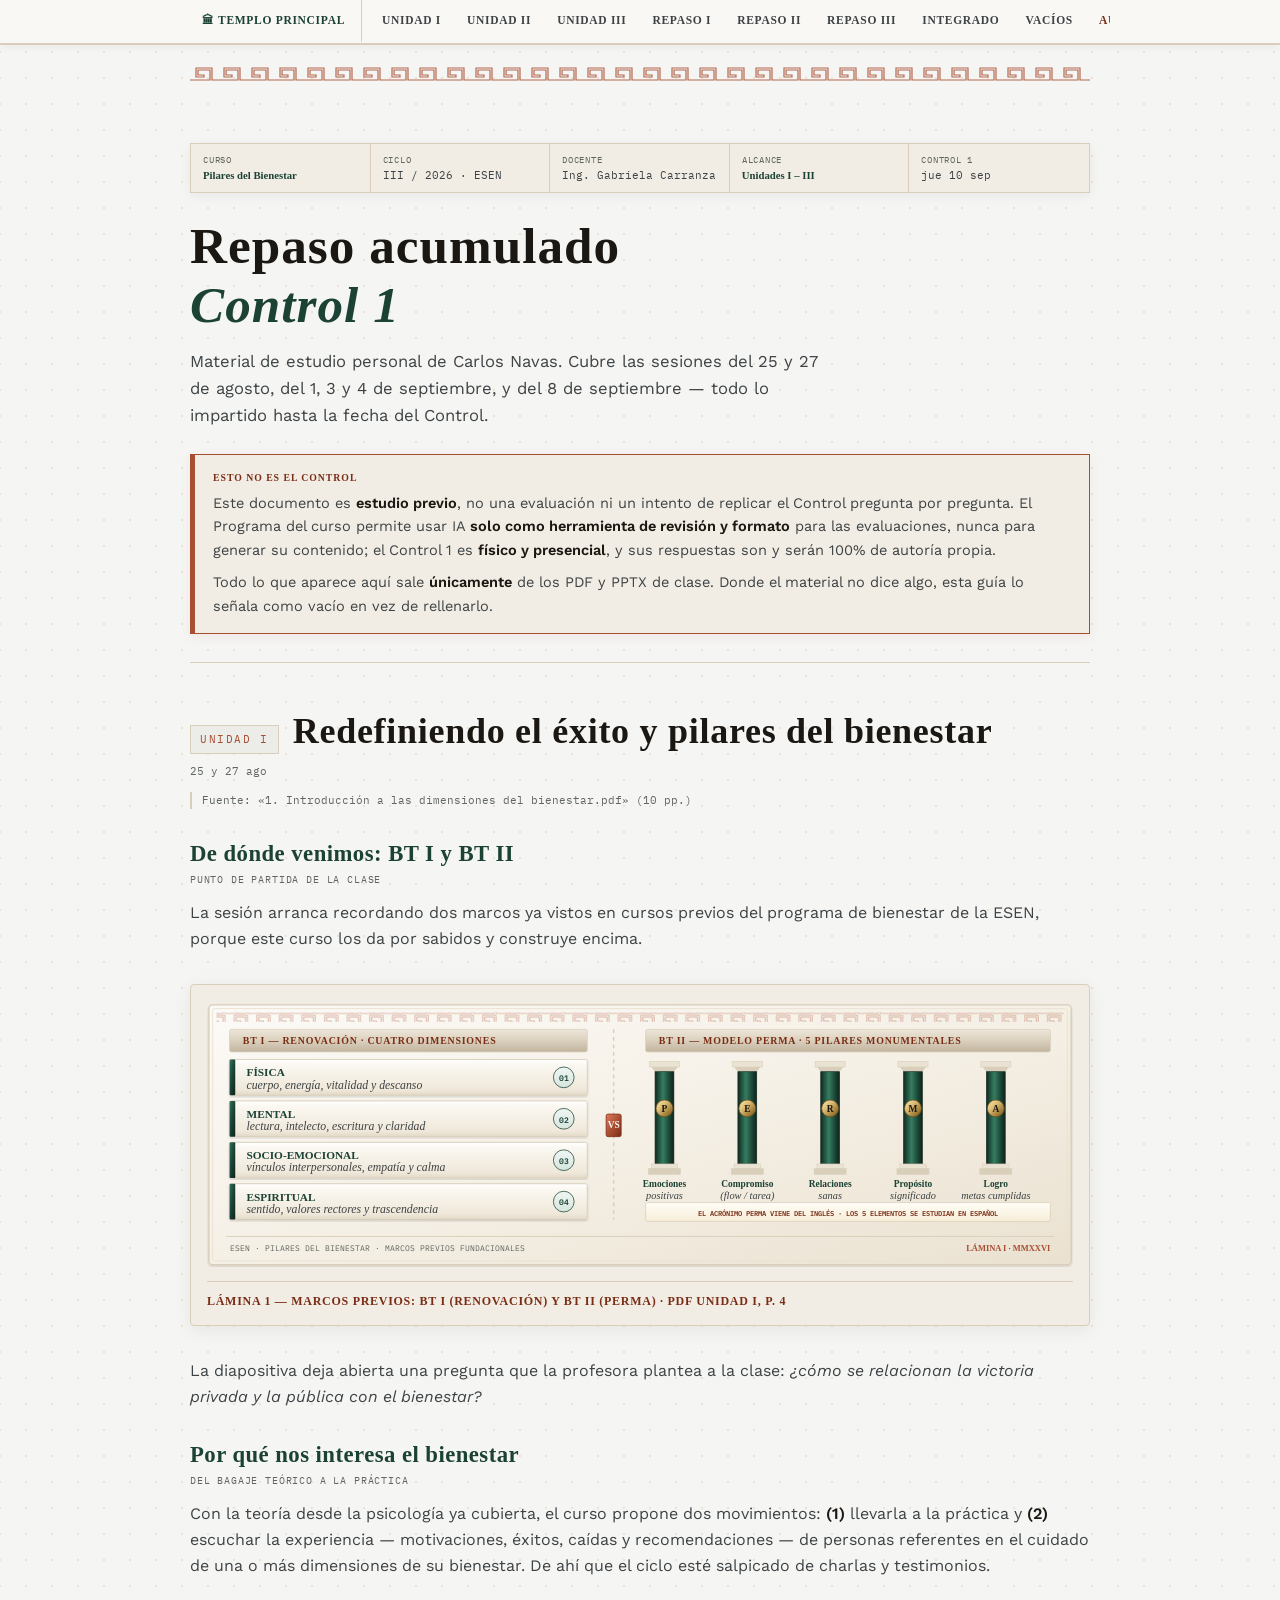
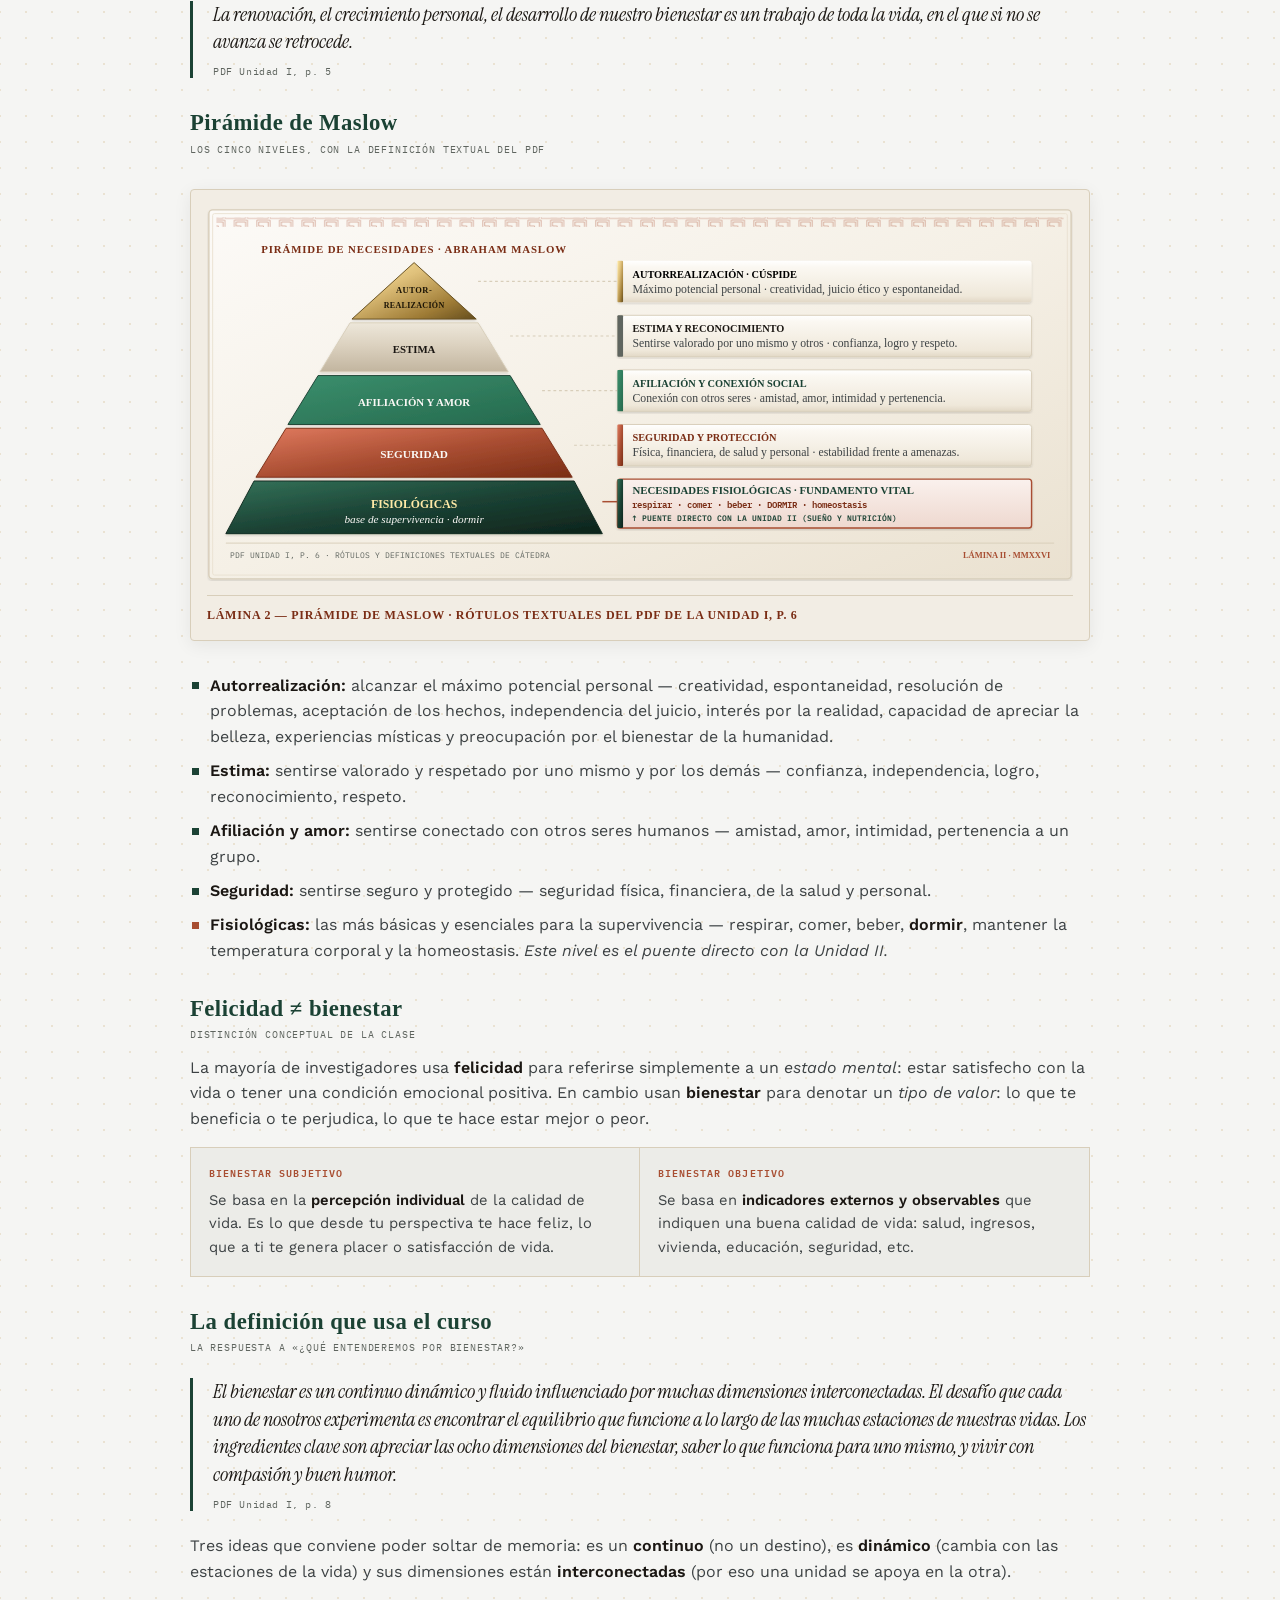
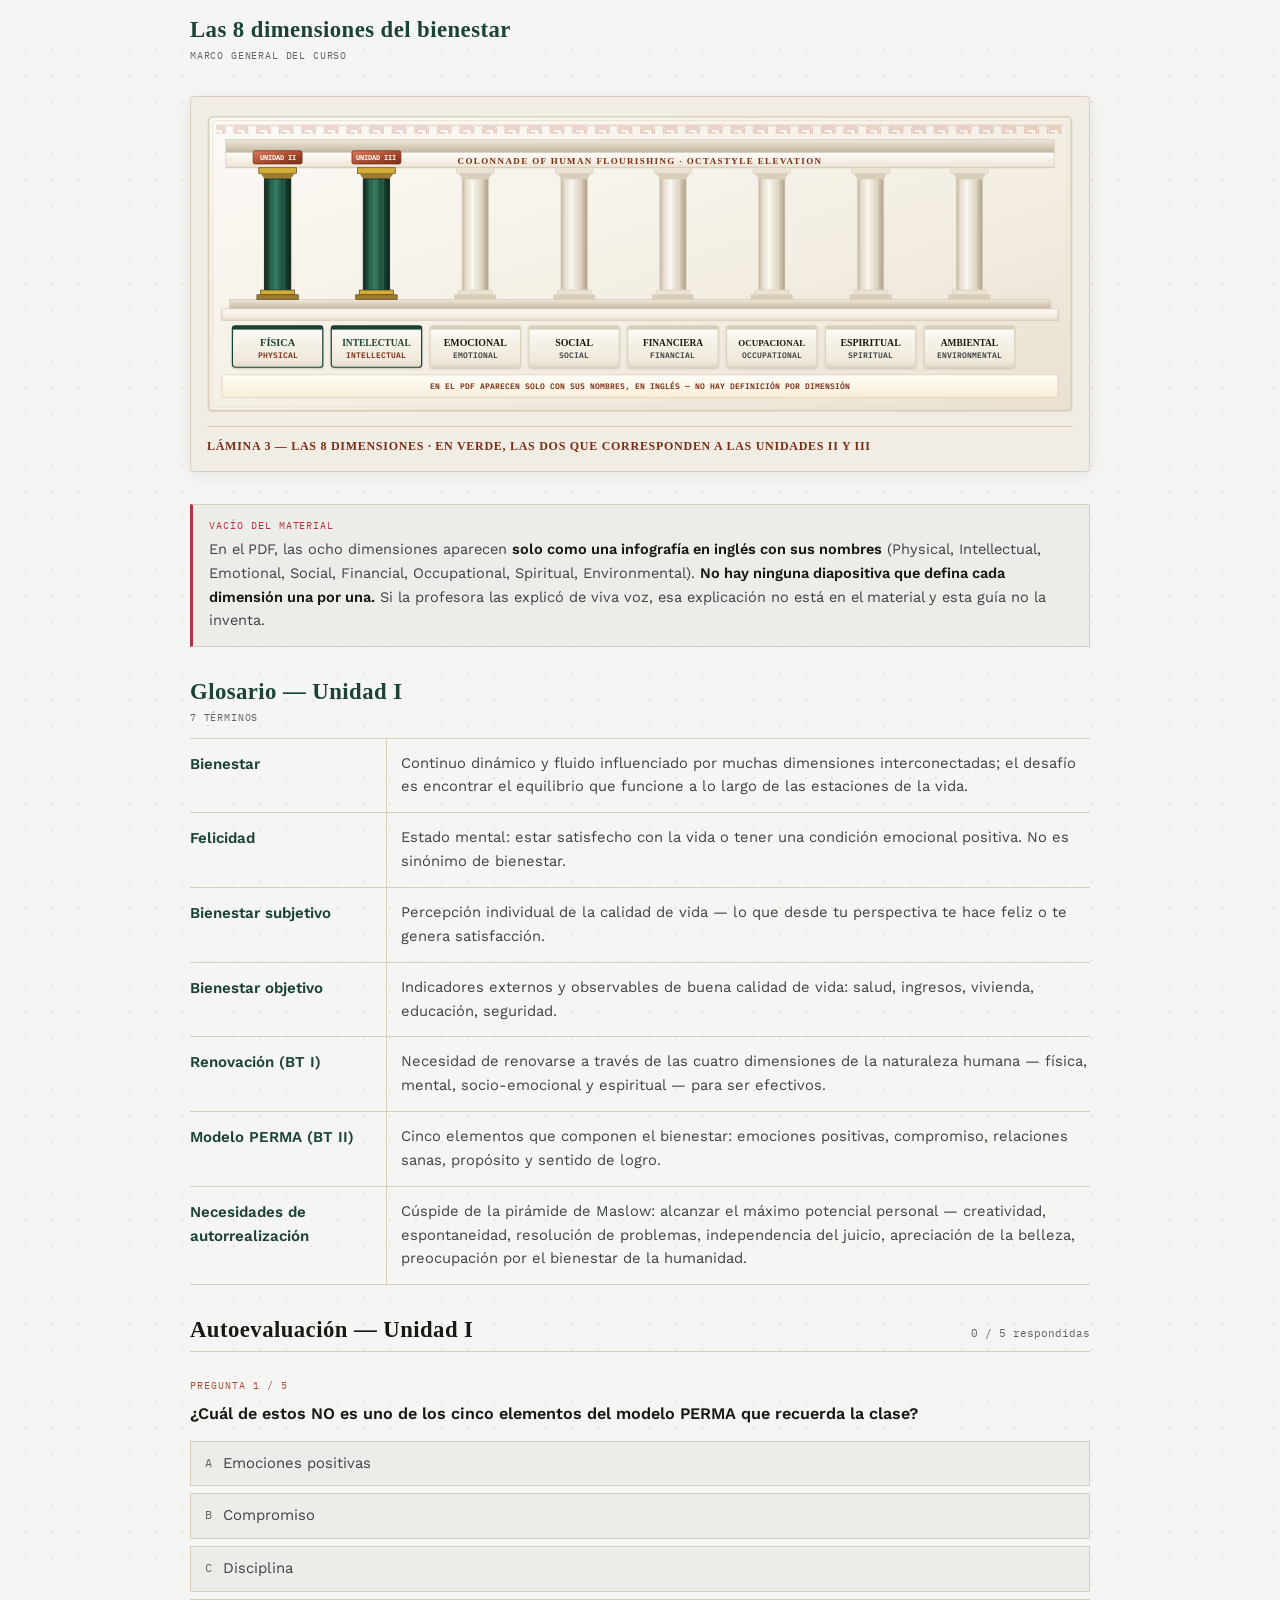
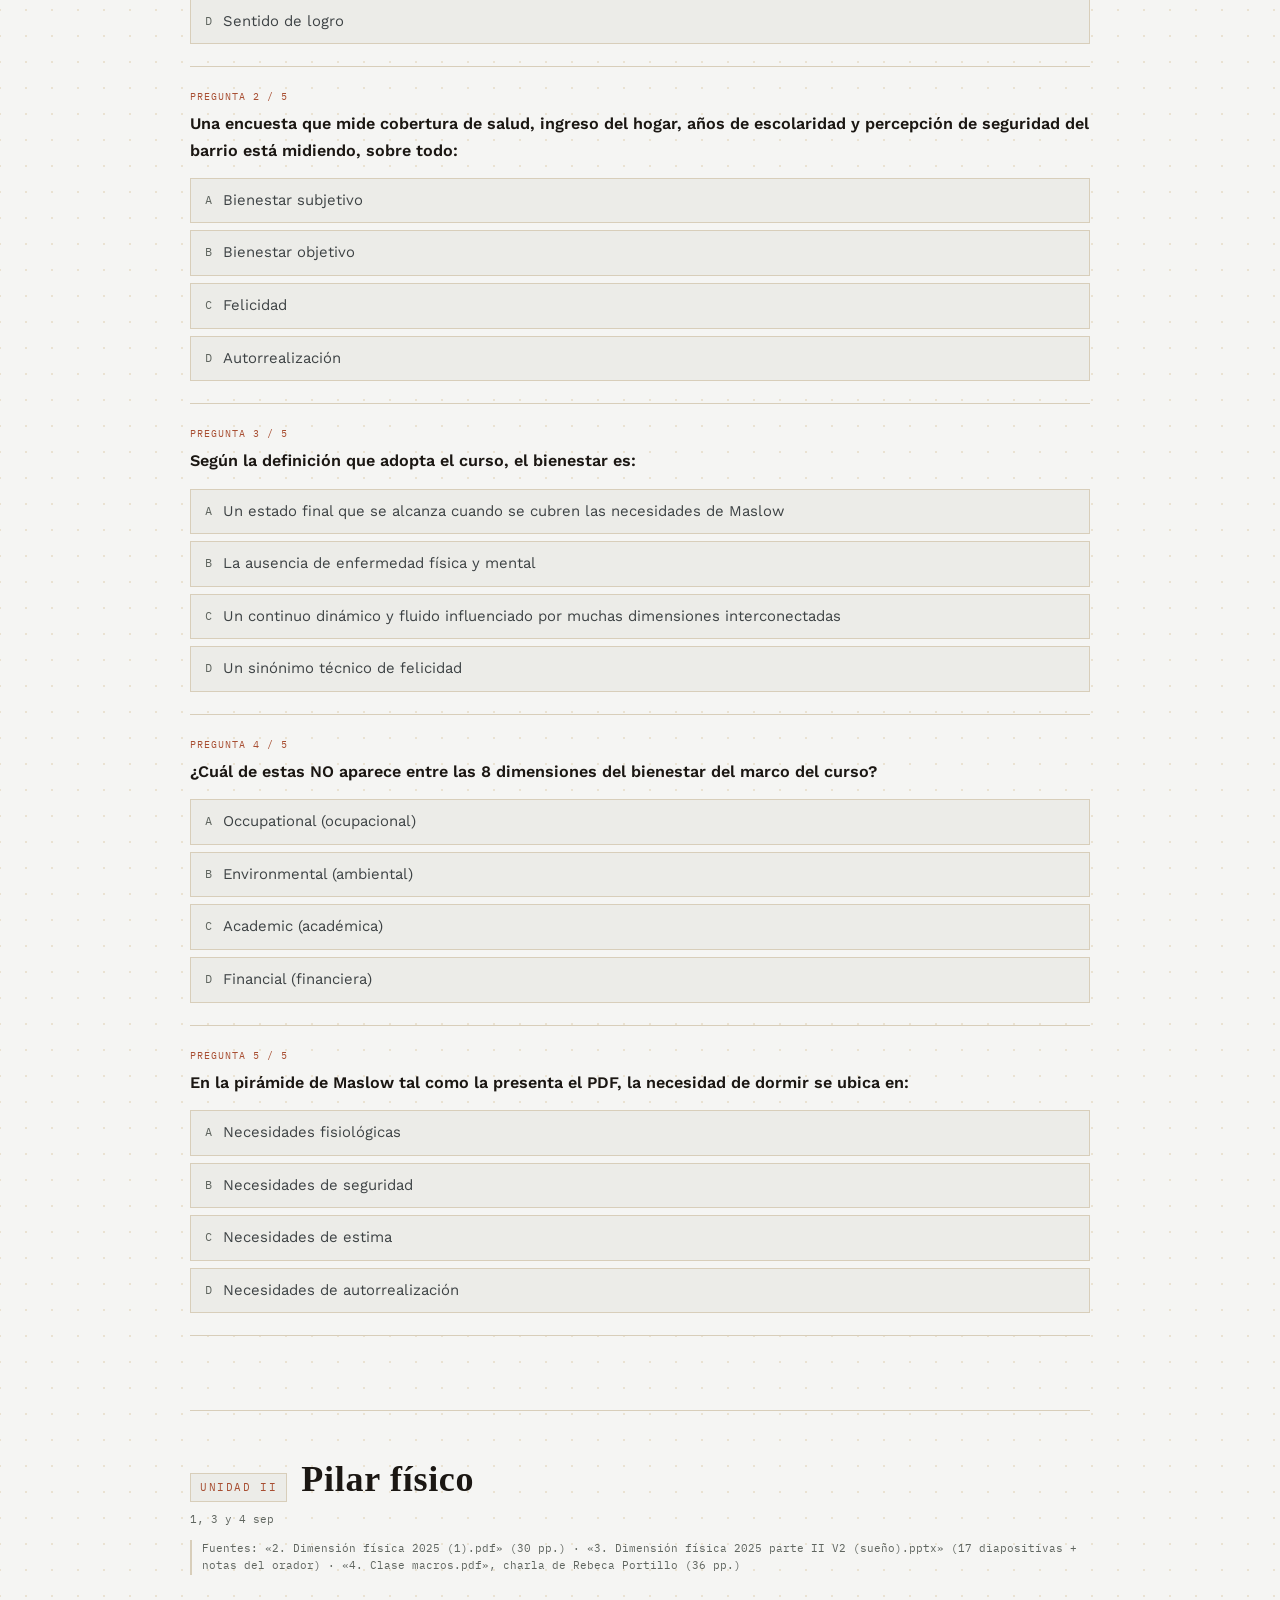
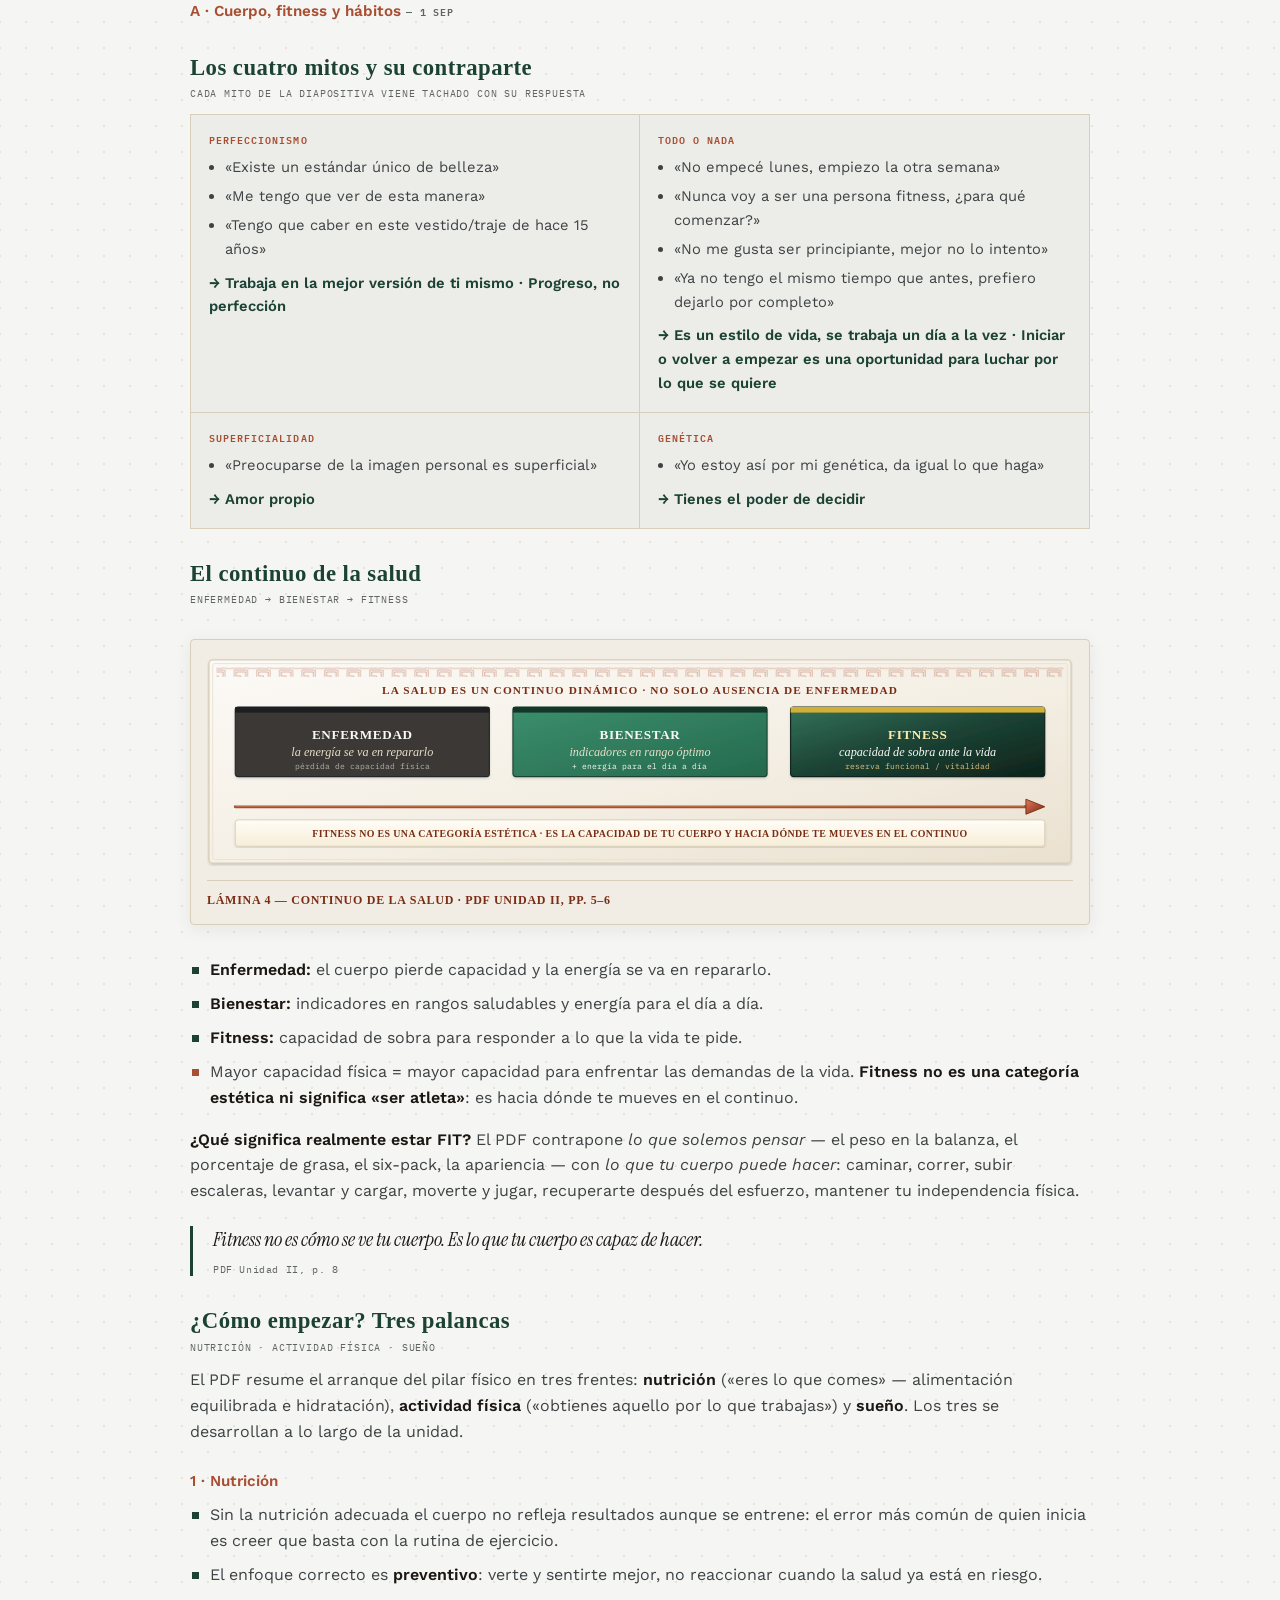
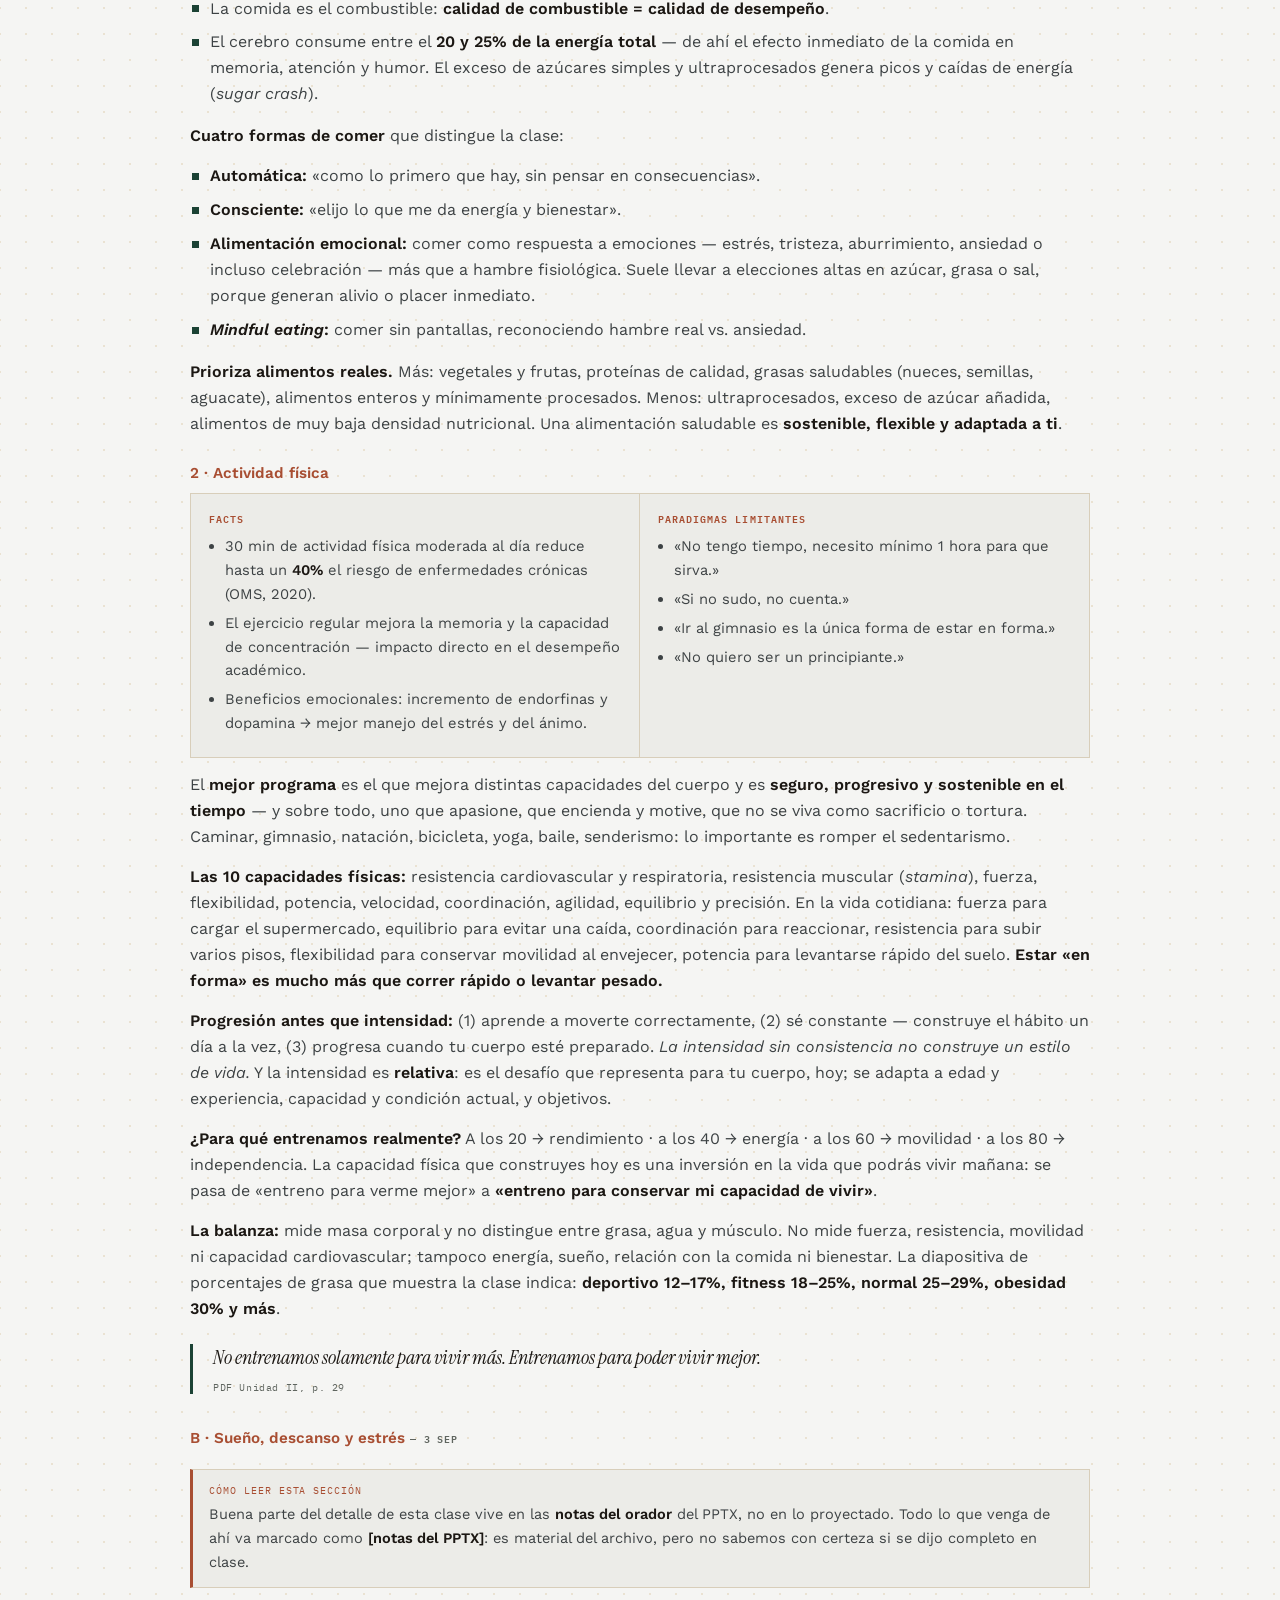
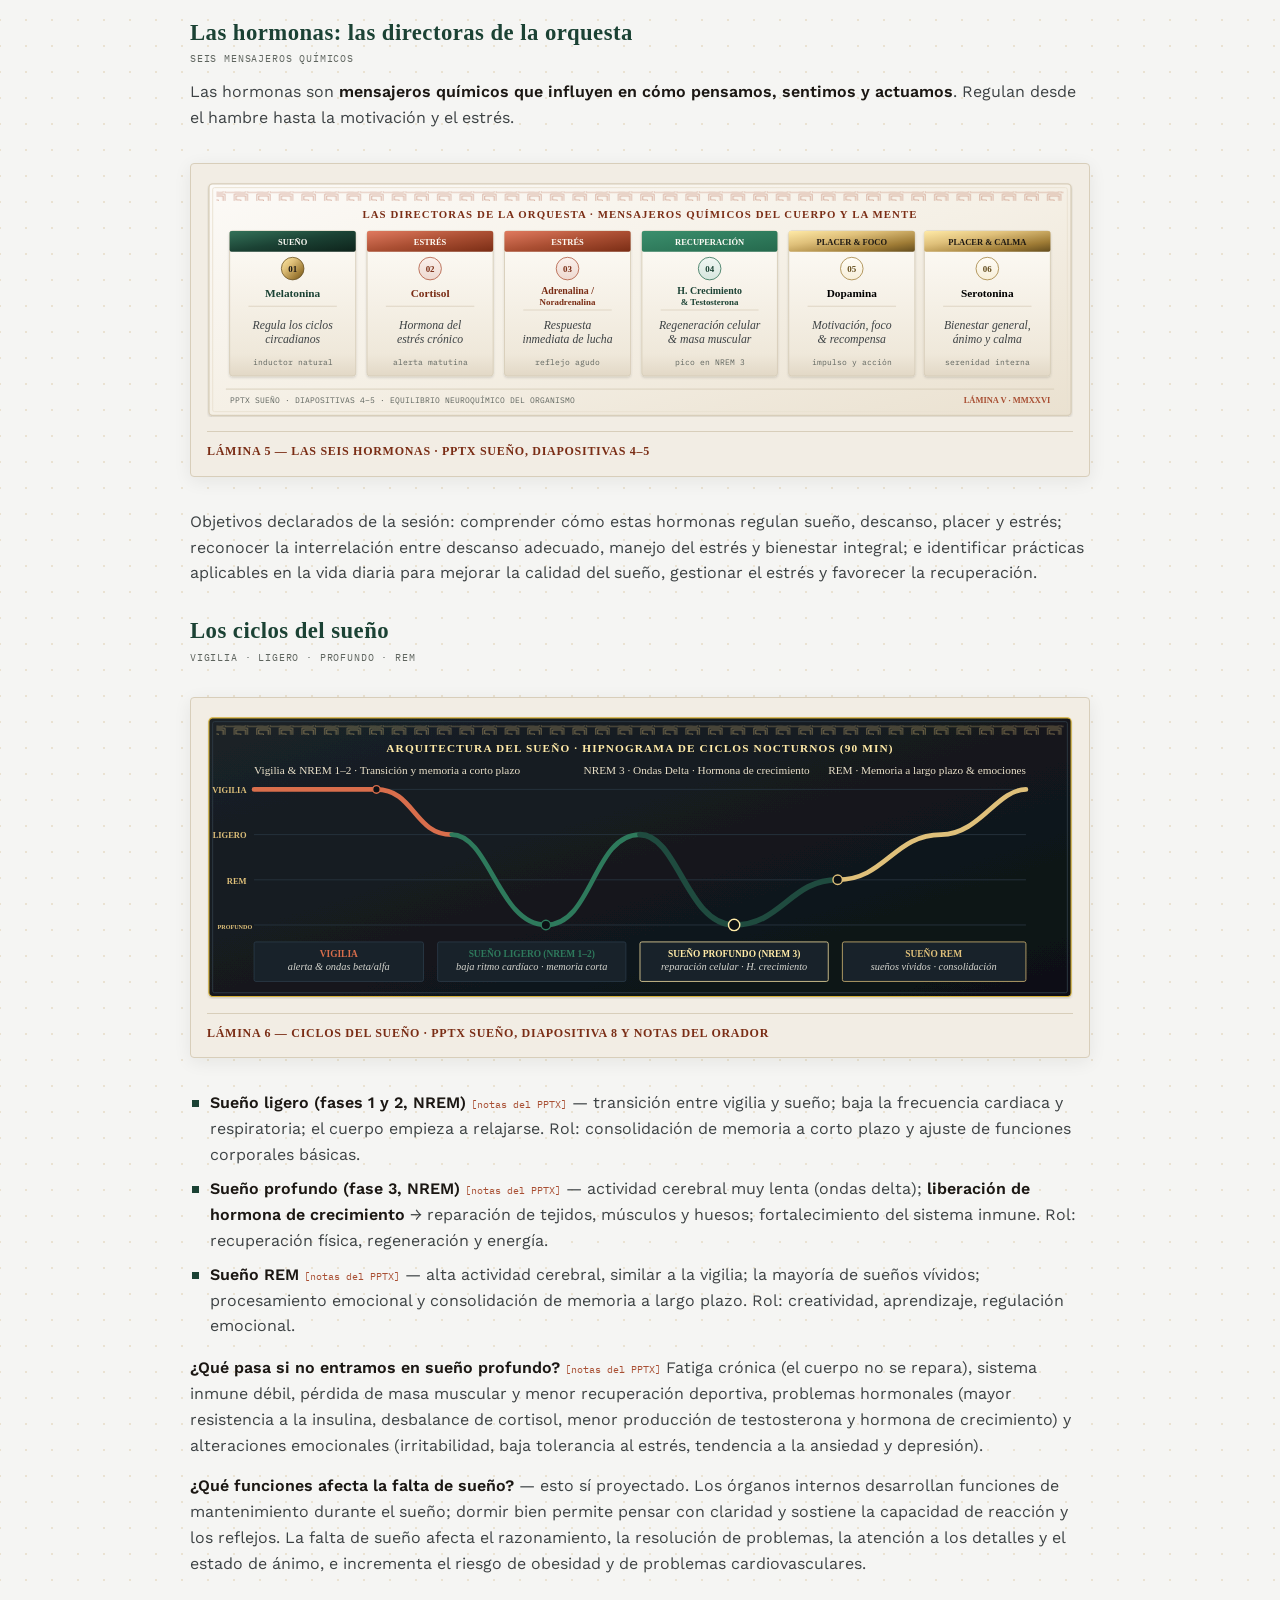
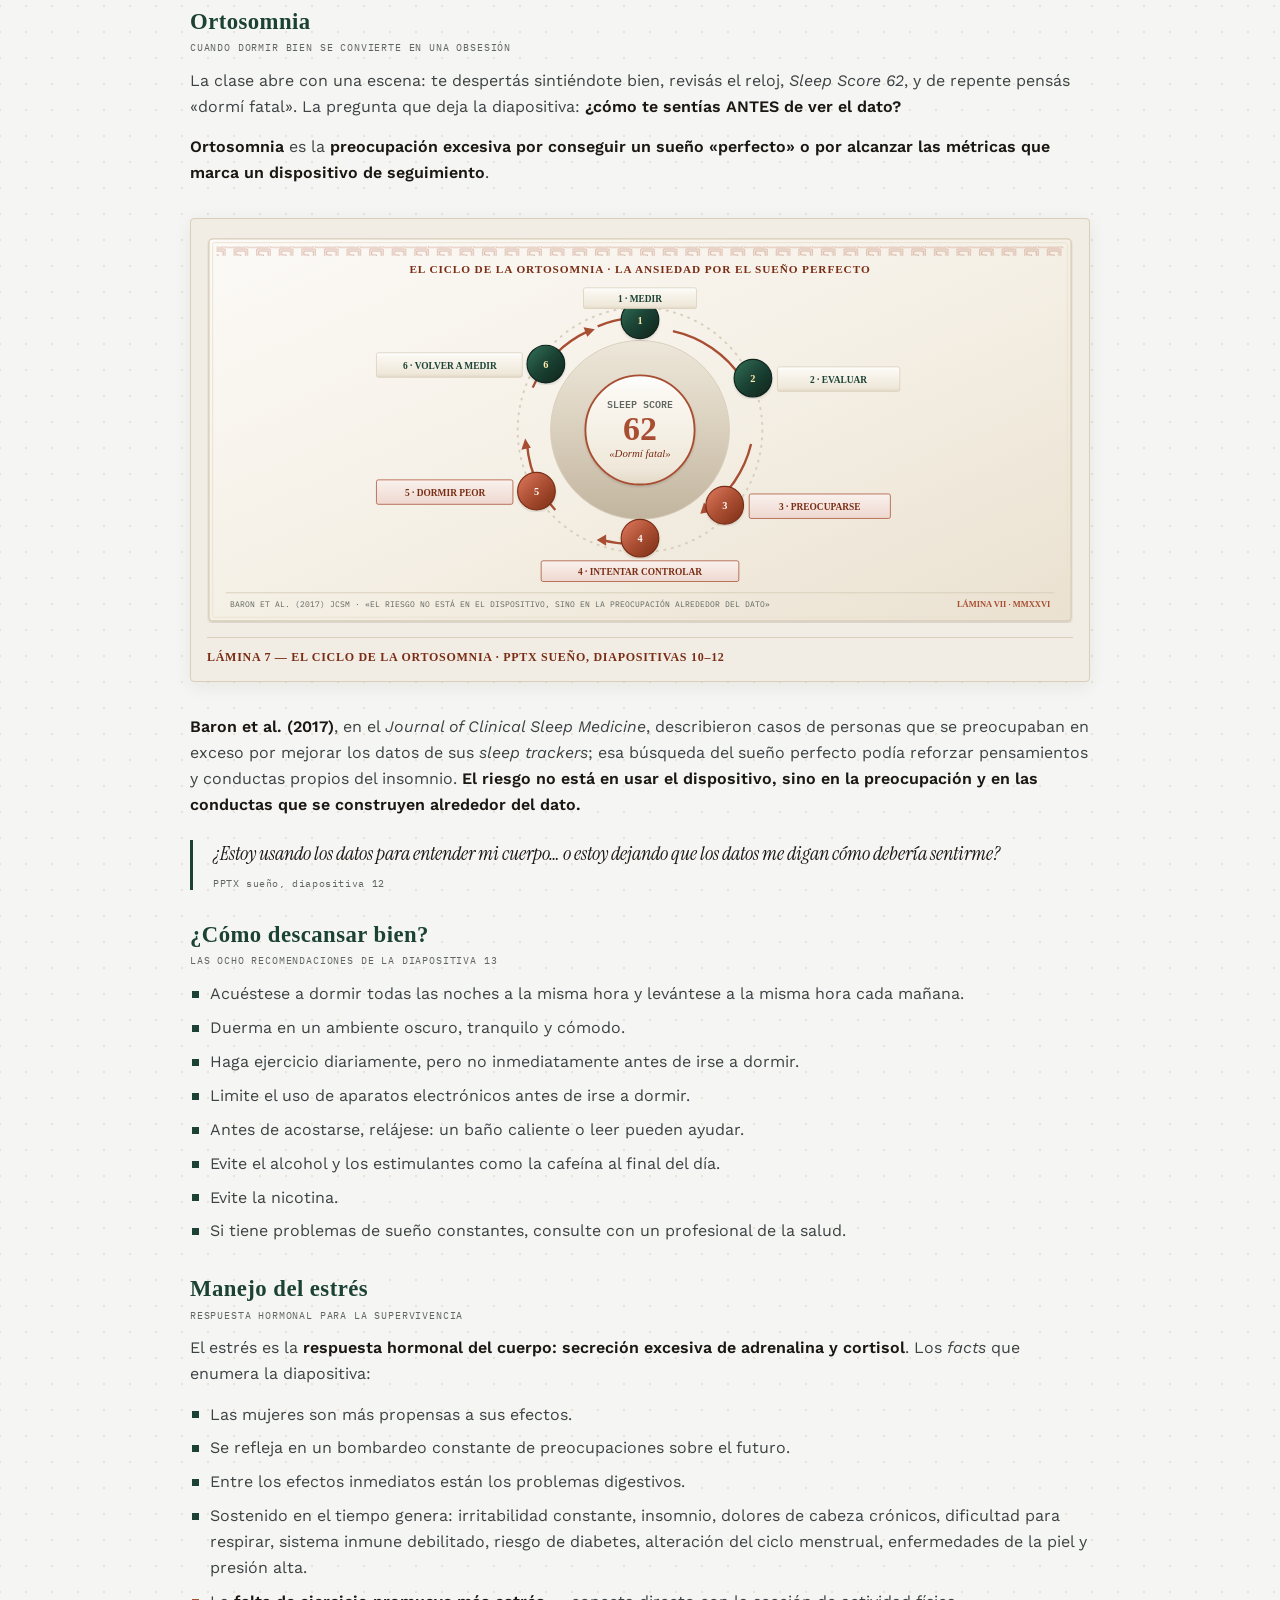
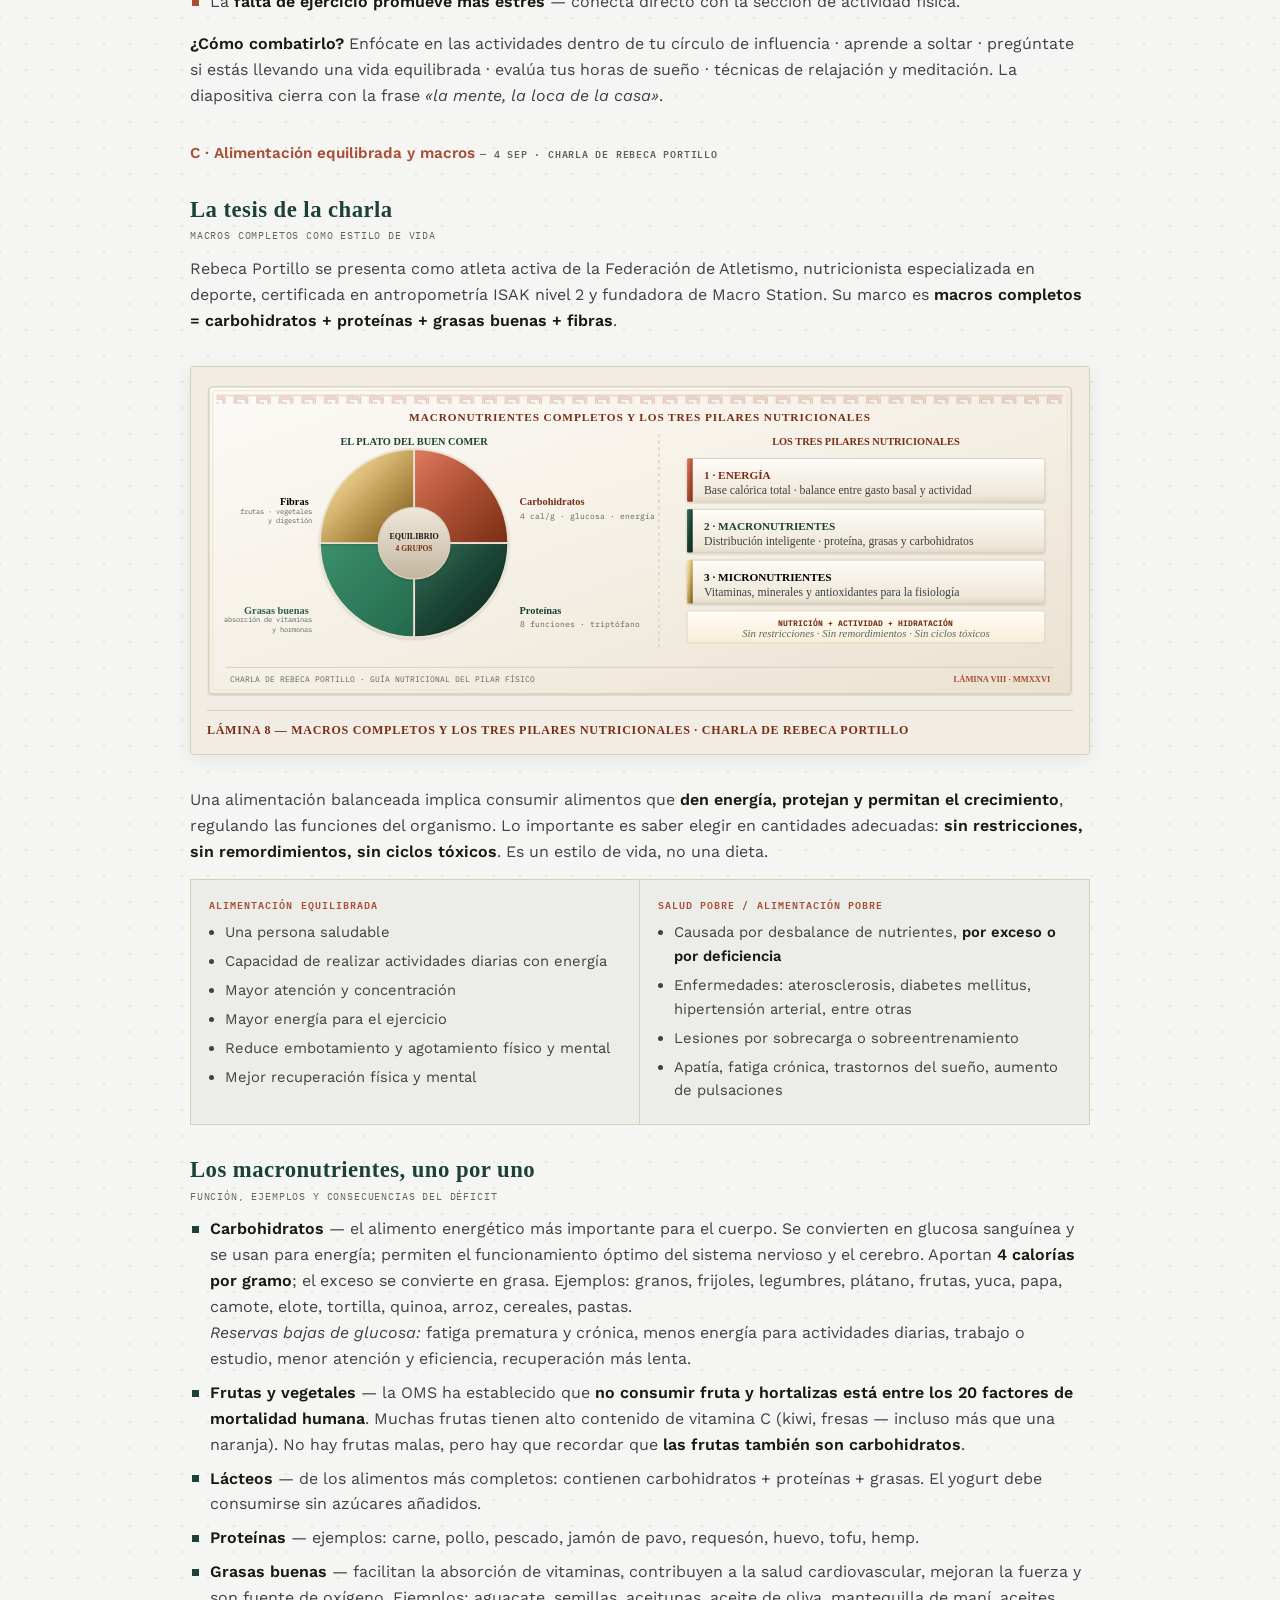
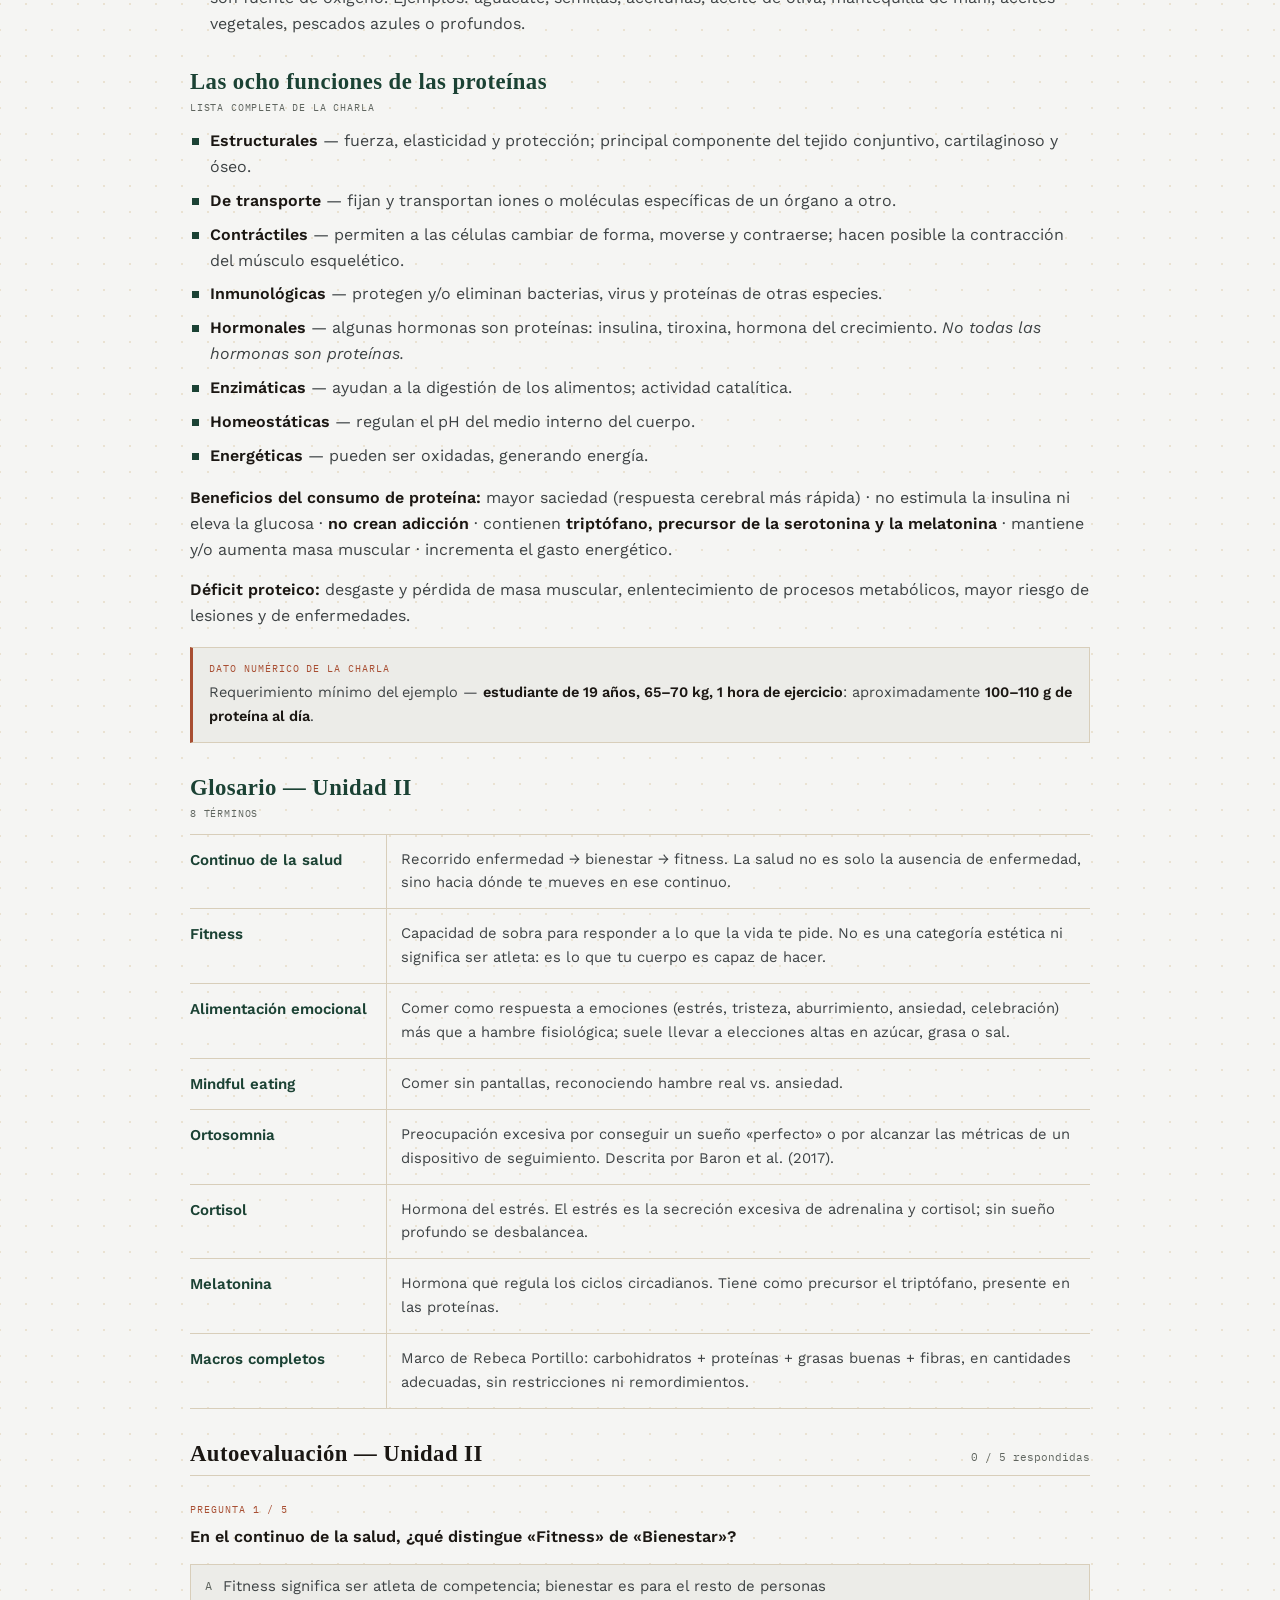
==== commit 851df816: "fix(svg): enhance legibility of Lámina 2 (Maslow apex & footer) and Lámina 3 (crepidoma layout & col" ====
--- a/docs/repaso-control-1/index.html
+++ b/docs/repaso-control-1/index.html
@@ -941,7 +941,7 @@
   <div class="block">
     <h3>Pirámide de Maslow</h3>
     <p class="sub">Los cinco niveles, con la definición textual del PDF</p>
-    <figure class="diag"><div class="scroller"><svg style="min-width:680px; width:100%;" viewBox="0 0 920 370" role="img" aria-label="Lámina 2 — Pirámide de necesidades de Maslow con cinco niveles y rótulos de clase">
+    <figure class="diag"><div class="scroller"><svg style="min-width:680px; width:100%;" viewBox="0 0 920 396" role="img" aria-label="Lámina 2 — Pirámide de necesidades de Maslow con cinco niveles y rótulos de clase">
 <defs>
   <!-- Adaptive Stone & Marble Gradients using CSS Variables -->
   <linearGradient id="rc1-s2-gk-bg-grad" x1="0%" y1="0%" x2="100%" y2="100%">
@@ -1013,13 +1013,6 @@
     <stop offset="42%" stop-color="#357D61"/>
     <stop offset="75%" stop-color="#1B4736"/>
     <stop offset="100%" stop-color="#0E231B"/>
-  </linearGradient>
-
-  <!-- Nocturnal Sky / Lapislazuli stone -->
-  <linearGradient id="rc1-s2-gk-nocturnal" x1="0%" y1="0%" x2="100%" y2="100%">
-    <stop offset="0%" stop-color="#1B2228"/>
-    <stop offset="50%" stop-color="#13191E"/>
-    <stop offset="100%" stop-color="#0C1014"/>
   </linearGradient>
 
   <!-- Drop Shadow Filters -->
@@ -1039,81 +1032,81 @@
   </pattern>
 </defs>
   <!-- Outer Container -->
-  <rect x="2" y="2" width="916" height="366" rx="4" fill="url(#rc1-s2-gk-bg-grad)" stroke="var(--border)" stroke-width="1.5" filter="url(#rc1-s2-gk-shadow-sm)"/>
-  <rect x="6" y="6" width="908" height="358" rx="2" fill="none" stroke="var(--border-soft)" stroke-width="1"/>
+  <rect x="2" y="2" width="916" height="392" rx="4" fill="url(#rc1-s2-gk-bg-grad)" stroke="var(--border)" stroke-width="1.5" filter="url(#rc1-s2-gk-shadow-sm)"/>
+  <rect x="6" y="6" width="908" height="384" rx="2" fill="none" stroke="var(--border-soft)" stroke-width="1"/>
   <rect x="10" y="10" width="900" height="10" fill="url(#rc1-s2-gk-meander)"/>
 
   <!-- Left: Monumental Stepped Pyramid (Ziggurat) -->
   <g transform="translate(40, 32)">
     <text x="180" y="16" text-anchor="middle" font-family="'Cinzel',serif" font-size="11.5" font-weight="700" fill="var(--clay-deep)" letter-spacing="0.08em">PIRÁMIDE DE NECESIDADES · ABRAHAM MASLOW</text>
 
-    <!-- Tier 1: Autorrealización (Apex) -->
-    <polygon points="180,36 235,86 125,86" fill="url(#rc1-s2-gk-gold)" stroke="#644D1E" stroke-width="1" filter="url(#rc1-s2-gk-shadow-sm)"/>
-    <text x="180" y="74" text-anchor="middle" font-family="'Cinzel',serif" font-size="10" font-weight="800" fill="#1B1713">AUTORREALIZACIÓN</text>
+    <!-- Tier 1: Autorrealización (Apex) - Spacious, 2-line legible typography -->
+    <polygon points="180,26 246,86 114,86" fill="url(#rc1-s2-gk-gold)" stroke="#644D1E" stroke-width="1" filter="url(#rc1-s2-gk-shadow-sm)"/>
+    <text x="180" y="58" text-anchor="middle" font-family="'Cinzel',serif" font-size="9" font-weight="800" fill="#1A1305" letter-spacing="0.06em">AUTOR-</text>
+    <text x="180" y="74" text-anchor="middle" font-family="'Cinzel',serif" font-size="8.5" font-weight="800" fill="#1A1305" letter-spacing="0.04em">REALIZACIÓN</text>
 
     <!-- Tier 2: Estima -->
-    <polygon points="123,90 237,90 270,142 90,142" fill="url(#rc1-s2-gk-pediment)" stroke="var(--border)" stroke-width="1" filter="url(#rc1-s2-gk-shadow-sm)"/>
+    <polygon points="112,90 248,90 280,142 80,142" fill="url(#rc1-s2-gk-pediment)" stroke="var(--border)" stroke-width="1" filter="url(#rc1-s2-gk-shadow-sm)"/>
     <text x="180" y="122" text-anchor="middle" font-family="'Cinzel',serif" font-size="11.5" font-weight="700" fill="var(--text)">ESTIMA</text>
 
     <!-- Tier 3: Afiliación y amor -->
-    <polygon points="88,146 272,146 304,198 56,198" fill="url(#rc1-s2-gk-moss)" stroke="#1B4234" stroke-width="1" filter="url(#rc1-s2-gk-shadow-sm)"/>
+    <polygon points="78,146 282,146 314,198 46,198" fill="url(#rc1-s2-gk-moss)" stroke="#1B4234" stroke-width="1" filter="url(#rc1-s2-gk-shadow-sm)"/>
     <text x="180" y="178" text-anchor="middle" font-family="'Cinzel',serif" font-size="11.5" font-weight="700" fill="#FAF8F5">AFILIACIÓN Y AMOR</text>
 
     <!-- Tier 4: Seguridad -->
-    <polygon points="54,202 306,202 338,254 22,254" fill="url(#rc1-s2-gk-clay)" stroke="#7A2D15" stroke-width="1" filter="url(#rc1-s2-gk-shadow-sm)"/>
+    <polygon points="44,202 316,202 348,254 12,254" fill="url(#rc1-s2-gk-clay)" stroke="#7A2D15" stroke-width="1" filter="url(#rc1-s2-gk-shadow-sm)"/>
     <text x="180" y="234" text-anchor="middle" font-family="'Cinzel',serif" font-size="12" font-weight="700" fill="#FAF8F5">SEGURIDAD</text>
 
     <!-- Tier 5: Fisiológicas (Base) -->
-    <polygon points="20,258 340,258 370,310 -10,310" fill="url(#rc1-s2-gk-pine)" stroke="#0F281E" stroke-width="1" filter="url(#rc1-s2-gk-shadow-sm)"/>
+    <polygon points="10,258 350,258 380,314 -20,314" fill="url(#rc1-s2-gk-pine)" stroke="#0F281E" stroke-width="1" filter="url(#rc1-s2-gk-shadow-sm)"/>
     <text x="180" y="287" text-anchor="middle" font-family="'Cinzel',serif" font-size="12.5" font-weight="800" fill="#FFEAA7">FISIOLÓGICAS</text>
-    <text x="180" y="301" text-anchor="middle" font-family="'Cormorant Garamond',Georgia,serif" font-size="12" font-style="italic" fill="#FAF8F5">base de supervivencia · dormir</text>
+    <text x="180" y="303" text-anchor="middle" font-family="'Cormorant Garamond',Georgia,serif" font-size="12" font-style="italic" fill="#FAF8F5">base de supervivencia · dormir</text>
   </g>
 
   <!-- Right: Monumental Inscription Tablets with Callout Lines -->
-  <!-- Direct connecting guide lines from pyramid tier right edges to tablets -->
-  <line x1="280" y1="94" x2="436" y2="94" stroke="var(--border)" stroke-width="1.2" stroke-dasharray="3 3"/>
-  <line x1="315" y1="152" x2="436" y2="152" stroke="var(--border)" stroke-width="1.2" stroke-dasharray="3 3"/>
-  <line x1="349" y1="210" x2="436" y2="210" stroke="var(--border)" stroke-width="1.2" stroke-dasharray="3 3"/>
-  <line x1="383" y1="268" x2="436" y2="268" stroke="var(--border)" stroke-width="1.2" stroke-dasharray="3 3"/>
-  <line x1="415" y1="326" x2="436" y2="326" stroke="var(--clay)" stroke-width="1.6"/>
-
-  <g transform="translate(436, 48)">
+  <line x1="288" y1="78" x2="436" y2="78" stroke="var(--border)" stroke-width="1.2" stroke-dasharray="3 3"/>
+  <line x1="322" y1="136" x2="436" y2="136" stroke="var(--border)" stroke-width="1.2" stroke-dasharray="3 3"/>
+  <line x1="356" y1="194" x2="436" y2="194" stroke="var(--border)" stroke-width="1.2" stroke-dasharray="3 3"/>
+  <line x1="390" y1="252" x2="436" y2="252" stroke="var(--border)" stroke-width="1.2" stroke-dasharray="3 3"/>
+  <line x1="420" y1="312" x2="436" y2="312" stroke="var(--clay)" stroke-width="1.6"/>
+
+  <g transform="translate(436, 44)">
     <!-- 1: Autorrealización -->
-    <rect x="0" y="24" width="440" height="44" rx="3" fill="url(#rc1-s2-gk-card-stone)" stroke="var(--gold)" stroke-width="1.2" filter="url(#rc1-s2-gk-shadow-sm)"/>
-    <rect x="0" y="24" width="6" height="44" rx="1" fill="url(#rc1-s2-gk-gold)"/>
-    <text x="16" y="42" font-family="'Cinzel',serif" font-size="11" font-weight="700" fill="var(--gold-deep)">AUTORREALIZACIÓN · CÚSPIDE</text>
-    <text x="16" y="58" font-family="'Cormorant Garamond',Georgia,serif" font-size="12.5" fill="var(--text-dim)">Máximo potencial personal · creatividad, juicio ético y espontaneidad.</text>
+    <rect x="0" y="12" width="440" height="44" rx="3" fill="url(#rc1-s2-gk-card-stone)" stroke="var(--gold)" stroke-width="1.2" filter="url(#rc1-s2-gk-shadow-sm)"/>
+    <rect x="0" y="12" width="6" height="44" rx="1" fill="url(#rc1-s2-gk-gold)"/>
+    <text x="16" y="30" font-family="'Cinzel',serif" font-size="11" font-weight="700" fill="var(--gold-deep)">AUTORREALIZACIÓN · CÚSPIDE</text>
+    <text x="16" y="46" font-family="'Cormorant Garamond',Georgia,serif" font-size="12.5" fill="var(--text-dim)">Máximo potencial personal · creatividad, juicio ético y espontaneidad.</text>
 
     <!-- 2: Estima -->
-    <rect x="0" y="82" width="440" height="44" rx="3" fill="url(#rc1-s2-gk-card-stone)" stroke="var(--border)" stroke-width="1" filter="url(#rc1-s2-gk-shadow-sm)"/>
-    <rect x="0" y="82" width="6" height="44" rx="1" fill="var(--text-faint)"/>
-    <text x="16" y="100" font-family="'Cinzel',serif" font-size="11" font-weight="700" fill="var(--text)">ESTIMA Y RECONOCIMIENTO</text>
-    <text x="16" y="116" font-family="'Cormorant Garamond',Georgia,serif" font-size="12.5" fill="var(--text-dim)">Sentirse valorado por uno mismo y otros · confianza, logro y respeto.</text>
+    <rect x="0" y="70" width="440" height="44" rx="3" fill="url(#rc1-s2-gk-card-stone)" stroke="var(--border)" stroke-width="1" filter="url(#rc1-s2-gk-shadow-sm)"/>
+    <rect x="0" y="70" width="6" height="44" rx="1" fill="var(--text-faint)"/>
+    <text x="16" y="88" font-family="'Cinzel',serif" font-size="11" font-weight="700" fill="var(--text)">ESTIMA Y RECONOCIMIENTO</text>
+    <text x="16" y="104" font-family="'Cormorant Garamond',Georgia,serif" font-size="12.5" fill="var(--text-dim)">Sentirse valorado por uno mismo y otros · confianza, logro y respeto.</text>
 
     <!-- 3: Afiliación y amor -->
-    <rect x="0" y="140" width="440" height="44" rx="3" fill="url(#rc1-s2-gk-card-stone)" stroke="var(--border)" stroke-width="1" filter="url(#rc1-s2-gk-shadow-sm)"/>
-    <rect x="0" y="140" width="6" height="44" rx="1" fill="url(#rc1-s2-gk-moss)"/>
-    <text x="16" y="158" font-family="'Cinzel',serif" font-size="11" font-weight="700" fill="var(--pine)">AFILIACIÓN Y CONEXIÓN SOCIAL</text>
-    <text x="16" y="174" font-family="'Cormorant Garamond',Georgia,serif" font-size="12.5" fill="var(--text-dim)">Conexión con otros seres · amistad, amor, intimidad y pertenencia.</text>
+    <rect x="0" y="128" width="440" height="44" rx="3" fill="url(#rc1-s2-gk-card-stone)" stroke="var(--border)" stroke-width="1" filter="url(#rc1-s2-gk-shadow-sm)"/>
+    <rect x="0" y="128" width="6" height="44" rx="1" fill="url(#rc1-s2-gk-moss)"/>
+    <text x="16" y="146" font-family="'Cinzel',serif" font-size="11" font-weight="700" fill="var(--pine)">AFILIACIÓN Y CONEXIÓN SOCIAL</text>
+    <text x="16" y="162" font-family="'Cormorant Garamond',Georgia,serif" font-size="12.5" fill="var(--text-dim)">Conexión con otros seres · amistad, amor, intimidad y pertenencia.</text>
 
     <!-- 4: Seguridad -->
-    <rect x="0" y="198" width="440" height="44" rx="3" fill="url(#rc1-s2-gk-card-stone)" stroke="var(--border)" stroke-width="1" filter="url(#rc1-s2-gk-shadow-sm)"/>
-    <rect x="0" y="198" width="6" height="44" rx="1" fill="url(#rc1-s2-gk-clay)"/>
-    <text x="16" y="216" font-family="'Cinzel',serif" font-size="11" font-weight="700" fill="var(--clay-deep)">SEGURIDAD Y PROTECCIÓN</text>
-    <text x="16" y="232" font-family="'Cormorant Garamond',Georgia,serif" font-size="12.5" fill="var(--text-dim)">Física, financiera, de salud y personal · estabilidad frente a amenazas.</text>
+    <rect x="0" y="186" width="440" height="44" rx="3" fill="url(#rc1-s2-gk-card-stone)" stroke="var(--border)" stroke-width="1" filter="url(#rc1-s2-gk-shadow-sm)"/>
+    <rect x="0" y="186" width="6" height="44" rx="1" fill="url(#rc1-s2-gk-clay)"/>
+    <text x="16" y="204" font-family="'Cinzel',serif" font-size="11" font-weight="700" fill="var(--clay-deep)">SEGURIDAD Y PROTECCIÓN</text>
+    <text x="16" y="220" font-family="'Cormorant Garamond',Georgia,serif" font-size="12.5" fill="var(--text-dim)">Física, financiera, de salud y personal · estabilidad frente a amenazas.</text>
 
     <!-- 5: Fisiológicas (PUENTE UNIDAD II) -->
-    <rect x="0" y="256" width="440" height="52" rx="3" fill="url(#rc1-s2-gk-clay-light)" stroke="var(--clay)" stroke-width="1.5" filter="url(#rc1-s2-gk-shadow-sm)"/>
-    <rect x="0" y="256" width="6" height="52" rx="1" fill="url(#rc1-s2-gk-pine)"/>
-    <text x="16" y="272" font-family="'Cinzel',serif" font-size="11.5" font-weight="800" fill="var(--pine)">NECESIDADES FISIOLÓGICAS · FUNDAMENTO VITAL</text>
-    <text x="16" y="287" font-family="'IBM Plex Mono',monospace" font-size="9.5" font-weight="600" fill="var(--clay-deep)">respirar · comer · beber · DORMIR · homeostasis</text>
-    <text x="16" y="301" font-family="'IBM Plex Mono',monospace" font-size="8.5" font-weight="600" fill="var(--pine)">↑ PUENTE DIRECTO CON LA UNIDAD II (SUEÑO Y NUTRICIÓN)</text>
-  </g>
-
-  <!-- Bottom Footer -->
-  <line x1="20" y1="344" x2="900" y2="344" stroke="var(--border)" stroke-width="1"/>
-  <text x="24" y="358" font-family="'IBM Plex Mono',monospace" font-size="8.5" fill="var(--text-faint)">PDF UNIDAD I, P. 6 · RÓTULOS Y DEFINICIONES TEXTUALES DE CÁTEDRA</text>
-  <text x="896" y="358" text-anchor="end" font-family="'Cinzel',serif" font-size="9" font-weight="700" fill="var(--clay)">LÁMINA II · MMXXVI</text>
+    <rect x="0" y="244" width="440" height="52" rx="3" fill="url(#rc1-s2-gk-clay-light)" stroke="var(--clay)" stroke-width="1.5" filter="url(#rc1-s2-gk-shadow-sm)"/>
+    <rect x="0" y="244" width="6" height="52" rx="1" fill="url(#rc1-s2-gk-pine)"/>
+    <text x="16" y="260" font-family="'Cinzel',serif" font-size="11.5" font-weight="800" fill="var(--pine)">NECESIDADES FISIOLÓGICAS · FUNDAMENTO VITAL</text>
+    <text x="16" y="275" font-family="'IBM Plex Mono',monospace" font-size="9.5" font-weight="600" fill="var(--clay-deep)">respirar · comer · beber · DORMIR · homeostasis</text>
+    <text x="16" y="289" font-family="'IBM Plex Mono',monospace" font-size="8.5" font-weight="600" fill="var(--pine)">↑ PUENTE DIRECTO CON LA UNIDAD II (SUEÑO Y NUTRICIÓN)</text>
+  </g>
+
+  <!-- Bottom Footer with Safe Clearance -->
+  <line x1="20" y1="356" x2="900" y2="356" stroke="var(--border)" stroke-width="1"/>
+  <text x="24" y="372" font-family="'IBM Plex Mono',monospace" font-size="8.5" fill="var(--text-faint)">PDF UNIDAD I, P. 6 · RÓTULOS Y DEFINICIONES TEXTUALES DE CÁTEDRA</text>
+  <text x="896" y="372" text-anchor="end" font-family="'Cinzel',serif" font-size="9" font-weight="700" fill="var(--clay)">LÁMINA II · MMXXVI</text>
 </svg></div><figcaption>Lámina 2 — Pirámide de Maslow · rótulos textuales del PDF de la Unidad I, p. 6</figcaption></figure>
     <ul class="clean">
       <li><b>Autorrealización:</b> alcanzar el máximo potencial personal — creatividad,
@@ -1167,7 +1160,7 @@
   <div class="block">
     <h3>Las 8 dimensiones del bienestar</h3>
     <p class="sub">Marco general del curso</p>
-    <figure class="diag"><div class="scroller"><svg style="min-width:720px; width:100%;" viewBox="0 0 920 280" role="img" aria-label="Lámina 3 — Fachada de ocho columnas del bienestar (Unidades II y III destacadas)">
+    <figure class="diag"><div class="scroller"><svg style="min-width:680px; width:100%;" viewBox="0 0 920 316" role="img" aria-label="Lámina 3 — Las 8 dimensiones del bienestar estructuradas como columnata clásica">
 <defs>
   <!-- Adaptive Stone & Marble Gradients using CSS Variables -->
   <linearGradient id="rc1-s3-gk-bg-grad" x1="0%" y1="0%" x2="100%" y2="100%">
@@ -1193,24 +1186,12 @@
     <stop offset="50%" stop-color="#AB4F33"/>
     <stop offset="100%" stop-color="#7A2D15"/>
   </linearGradient>
-  <linearGradient id="rc1-s3-gk-clay-light" x1="0%" y1="0%" x2="0%" y2="100%">
-    <stop offset="0%" stop-color="var(--svg-clay-bg-start, #FAF1ED)"/>
-    <stop offset="100%" stop-color="var(--svg-clay-bg-end, #EED8CF)"/>
-  </linearGradient>
 
   <!-- Pine & Moss Gradients -->
   <linearGradient id="rc1-s3-gk-pine" x1="0%" y1="0%" x2="100%" y2="100%">
     <stop offset="0%" stop-color="#347259"/>
     <stop offset="50%" stop-color="#1B4234"/>
     <stop offset="100%" stop-color="#0E231B"/>
-  </linearGradient>
-  <linearGradient id="rc1-s3-gk-moss" x1="0%" y1="0%" x2="100%" y2="100%">
-    <stop offset="0%" stop-color="#3B8F6D"/>
-    <stop offset="100%" stop-color="#25694D"/>
-  </linearGradient>
-  <linearGradient id="rc1-s3-gk-pine-light" x1="0%" y1="0%" x2="0%" y2="100%">
-    <stop offset="0%" stop-color="var(--svg-pine-bg-start, #F0F6F3)"/>
-    <stop offset="100%" stop-color="var(--svg-pine-bg-end, #D6E6DE)"/>
   </linearGradient>
 
   <!-- Gold & Electrum -->
@@ -1241,17 +1222,7 @@
     <stop offset="100%" stop-color="#0E231B"/>
   </linearGradient>
 
-  <!-- Nocturnal Sky / Lapislazuli stone -->
-  <linearGradient id="rc1-s3-gk-nocturnal" x1="0%" y1="0%" x2="100%" y2="100%">
-    <stop offset="0%" stop-color="#1B2228"/>
-    <stop offset="50%" stop-color="#13191E"/>
-    <stop offset="100%" stop-color="#0C1014"/>
-  </linearGradient>
-
   <!-- Drop Shadow Filters -->
-  <filter id="rc1-s3-gk-shadow" x="-8%" y="-8%" width="120%" height="120%">
-    <feDropShadow dx="1" dy="2.5" stdDeviation="2" flood-color="#1A1510" flood-opacity="0.18"/>
-  </filter>
   <filter id="rc1-s3-gk-shadow-sm" x="-5%" y="-5%" width="110%" height="110%">
     <feDropShadow dx="0" dy="1.5" stdDeviation="1.2" flood-color="#1A1510" flood-opacity="0.14"/>
   </filter>
@@ -1260,12 +1231,10 @@
   <pattern id="rc1-s3-gk-meander" width="24" height="12" patternUnits="userSpaceOnUse">
     <path d="M0 11h17V3H7v4h5v2H5V1h14v10h5" fill="none" stroke="var(--svg-greca, #A84E32)" stroke-width="0.9" stroke-linecap="square" opacity="0.45"/>
   </pattern>
-  <pattern id="rc1-s3-gk-meander-gold" width="24" height="12" patternUnits="userSpaceOnUse">
-    <path d="M0 11h17V3H7v4h5v2H5V1h14v10h5" fill="none" stroke="#DFC07A" stroke-width="0.9" stroke-linecap="square" opacity="0.55"/>
-  </pattern>
 </defs>
-  <rect x="2" y="2" width="916" height="276" rx="4" fill="url(#rc1-s3-gk-bg-grad)" stroke="var(--border)" stroke-width="1.5" filter="url(#rc1-s3-gk-shadow-sm)"/>
-  <rect x="6" y="6" width="908" height="268" rx="2" fill="none" stroke="var(--border-soft)" stroke-width="1"/>
+  <!-- Outer Frame -->
+  <rect x="2" y="2" width="916" height="312" rx="4" fill="url(#rc1-s3-gk-bg-grad)" stroke="var(--border)" stroke-width="1.5" filter="url(#rc1-s3-gk-shadow-sm)"/>
+  <rect x="6" y="6" width="908" height="304" rx="2" fill="none" stroke="var(--border-soft)" stroke-width="1"/>
   <rect x="10" y="10" width="900" height="10" fill="url(#rc1-s3-gk-meander)"/>
 
   <!-- Entablature (Architrave + Cornice) -->
@@ -1276,132 +1245,181 @@
     <line x1="0" y1="30" x2="880" y2="30" stroke="var(--border)" stroke-width="1"/>
   </g>
 
-  <!-- 8 Doric Columns -->
+  <!-- Stepped Crepidoma (Base Plinths under the Columns) -->
+  <!-- Step 1 (Stylobate): Top platform where columns rest -->
+  <rect x="24" y="196" width="872" height="10" fill="url(#rc1-s3-gk-pediment)" stroke="var(--border)" stroke-width="0.8"/>
+  <!-- Step 2 (Stereobate): Middle foundation stone -->
+  <rect x="16" y="206" width="888" height="12" fill="url(#rc1-s3-gk-card-stone)" stroke="var(--border)" stroke-width="1" filter="url(#rc1-s3-gk-shadow-sm)"/>
+
+  <!-- 8 Classical Columns Standing ON the Stylobate (y: 56 to 196) -->
   <!-- Col 1: Física (Highlighted Unit II) -->
-  <g transform="translate(68, 56)">
-    <rect x="-24" y="-18" width="48" height="14" rx="2" fill="url(#rc1-s3-gk-clay)" stroke="#7A2D15" stroke-width="0.8"/>
+  <g transform="translate(75, 56)">
+    <rect x="-26" y="-18" width="52" height="14" rx="2" fill="url(#rc1-s3-gk-clay)" stroke="#7A2D15" stroke-width="0.8"/>
     <text x="0" y="-8" text-anchor="middle" font-family="'IBM Plex Mono',monospace" font-size="7.5" font-weight="700" fill="#FFFDF7">UNIDAD II</text>
     <rect x="-20" y="0" width="40" height="6" fill="#D4AF37" stroke="#644D1E" stroke-width="0.8"/>
     <path d="M-18 6 L18 6 L14 12 L-14 12 Z" fill="#9E7B35"/>
-    <rect x="-14" y="12" width="28" height="130" fill="url(#rc1-s3-gk-shaft-pine)" stroke="#0E231B" stroke-width="0.8" filter="url(#rc1-s3-gk-shadow-sm)"/>
-    <line x1="-7" y1="12" x2="-7" y2="142" stroke="#357D61" stroke-width="0.8"/>
-    <line x1="0" y1="12" x2="0" y2="142" stroke="#357D61" stroke-width="0.8"/>
-    <line x1="7" y1="12" x2="7" y2="142" stroke="#357D61" stroke-width="0.8"/>
-    <rect x="-18" y="142" width="36" height="6" fill="#D4AF37" stroke="#644D1E" stroke-width="0.8"/>
-    <rect x="-22" y="148" width="44" height="6" fill="#9E7B35" stroke="#644D1E" stroke-width="0.8"/>
-    <text x="0" y="168" text-anchor="middle" font-family="'Cinzel',serif" font-size="11" font-weight="800" fill="var(--pine)">FÍSICA</text>
-    <text x="0" y="180" text-anchor="middle" font-family="'IBM Plex Mono',monospace" font-size="8" fill="var(--clay)">PHYSICAL</text>
+    <rect x="-14" y="12" width="28" height="118" fill="url(#rc1-s3-gk-shaft-pine)" stroke="#0E231B" stroke-width="0.8" filter="url(#rc1-s3-gk-shadow-sm)"/>
+    <line x1="-7" y1="12" x2="-7" y2="130" stroke="#357D61" stroke-width="0.8"/>
+    <line x1="0" y1="12" x2="0" y2="130" stroke="#357D61" stroke-width="0.8"/>
+    <line x1="7" y1="12" x2="7" y2="130" stroke="#357D61" stroke-width="0.8"/>
+    <rect x="-18" y="130" width="36" height="5" fill="#D4AF37" stroke="#644D1E" stroke-width="0.8"/>
+    <rect x="-22" y="135" width="44" height="5" fill="#9E7B35" stroke="#644D1E" stroke-width="0.8"/>
   </g>
 
   <!-- Col 2: Intelectual (Highlighted Unit III) -->
-  <g transform="translate(176, 56)">
-    <rect x="-24" y="-18" width="48" height="14" rx="2" fill="url(#rc1-s3-gk-clay)" stroke="#7A2D15" stroke-width="0.8"/>
+  <g transform="translate(180, 56)">
+    <rect x="-26" y="-18" width="52" height="14" rx="2" fill="url(#rc1-s3-gk-clay)" stroke="#7A2D15" stroke-width="0.8"/>
     <text x="0" y="-8" text-anchor="middle" font-family="'IBM Plex Mono',monospace" font-size="7.5" font-weight="700" fill="#FFFDF7">UNIDAD III</text>
     <rect x="-20" y="0" width="40" height="6" fill="#D4AF37" stroke="#644D1E" stroke-width="0.8"/>
     <path d="M-18 6 L18 6 L14 12 L-14 12 Z" fill="#9E7B35"/>
-    <rect x="-14" y="12" width="28" height="130" fill="url(#rc1-s3-gk-shaft-pine)" stroke="#0E231B" stroke-width="0.8" filter="url(#rc1-s3-gk-shadow-sm)"/>
-    <line x1="-7" y1="12" x2="-7" y2="142" stroke="#357D61" stroke-width="0.8"/>
-    <line x1="0" y1="12" x2="0" y2="142" stroke="#357D61" stroke-width="0.8"/>
-    <line x1="7" y1="12" x2="7" y2="142" stroke="#357D61" stroke-width="0.8"/>
-    <rect x="-18" y="142" width="36" height="6" fill="#D4AF37" stroke="#644D1E" stroke-width="0.8"/>
-    <rect x="-22" y="148" width="44" height="6" fill="#9E7B35" stroke="#644D1E" stroke-width="0.8"/>
-    <text x="0" y="168" text-anchor="middle" font-family="'Cinzel',serif" font-size="11" font-weight="800" fill="var(--pine)">INTELECTUAL</text>
-    <text x="0" y="180" text-anchor="middle" font-family="'IBM Plex Mono',monospace" font-size="8" fill="var(--clay)">INTELLECTUAL</text>
+    <rect x="-14" y="12" width="28" height="118" fill="url(#rc1-s3-gk-shaft-pine)" stroke="#0E231B" stroke-width="0.8" filter="url(#rc1-s3-gk-shadow-sm)"/>
+    <line x1="-7" y1="12" x2="-7" y2="130" stroke="#357D61" stroke-width="0.8"/>
+    <line x1="0" y1="12" x2="0" y2="130" stroke="#357D61" stroke-width="0.8"/>
+    <line x1="7" y1="12" x2="7" y2="130" stroke="#357D61" stroke-width="0.8"/>
+    <rect x="-18" y="130" width="36" height="5" fill="#D4AF37" stroke="#644D1E" stroke-width="0.8"/>
+    <rect x="-22" y="135" width="44" height="5" fill="#9E7B35" stroke="#644D1E" stroke-width="0.8"/>
   </g>
 
   <!-- Col 3: Emocional -->
-  <g transform="translate(284, 56)">
+  <g transform="translate(285, 56)">
     <rect x="-20" y="0" width="40" height="6" fill="var(--border-soft)" stroke="var(--border)" stroke-width="0.6"/>
     <path d="M-18 6 L18 6 L14 12 L-14 12 Z" fill="var(--border)"/>
-    <rect x="-14" y="12" width="28" height="130" fill="url(#rc1-s3-gk-shaft-light)" stroke="var(--border)" stroke-width="0.7"/>
-    <line x1="-7" y1="12" x2="-7" y2="142" stroke="var(--border-soft)" stroke-width="0.8"/>
-    <line x1="0" y1="12" x2="0" y2="142" stroke="var(--border-soft)" stroke-width="0.8"/>
-    <line x1="7" y1="12" x2="7" y2="142" stroke="var(--border-soft)" stroke-width="0.8"/>
-    <rect x="-18" y="142" width="36" height="6" fill="var(--border-soft)" stroke="var(--border)" stroke-width="0.6"/>
-    <rect x="-22" y="148" width="44" height="6" fill="var(--border)" stroke="var(--border)" stroke-width="0.6"/>
-    <text x="0" y="168" text-anchor="middle" font-family="'Cinzel',serif" font-size="10.5" font-weight="600" fill="var(--text-dim)">EMOCIONAL</text>
-    <text x="0" y="180" text-anchor="middle" font-family="'IBM Plex Mono',monospace" font-size="8" fill="var(--text-faint)">EMOTIONAL</text>
+    <rect x="-14" y="12" width="28" height="118" fill="url(#rc1-s3-gk-shaft-light)" stroke="var(--border)" stroke-width="0.7"/>
+    <line x1="-7" y1="12" x2="-7" y2="130" stroke="var(--border-soft)" stroke-width="0.8"/>
+    <line x1="0" y1="12" x2="0" y2="130" stroke="var(--border-soft)" stroke-width="0.8"/>
+    <line x1="7" y1="12" x2="7" y2="130" stroke="var(--border-soft)" stroke-width="0.8"/>
+    <rect x="-18" y="130" width="36" height="5" fill="var(--border-soft)" stroke="var(--border)" stroke-width="0.6"/>
+    <rect x="-22" y="135" width="44" height="5" fill="var(--border)" stroke="var(--border)" stroke-width="0.6"/>
   </g>
 
   <!-- Col 4: Social -->
-  <g transform="translate(392, 56)">
+  <g transform="translate(390, 56)">
     <rect x="-20" y="0" width="40" height="6" fill="var(--border-soft)" stroke="var(--border)" stroke-width="0.6"/>
     <path d="M-18 6 L18 6 L14 12 L-14 12 Z" fill="var(--border)"/>
-    <rect x="-14" y="12" width="28" height="130" fill="url(#rc1-s3-gk-shaft-light)" stroke="var(--border)" stroke-width="0.7"/>
-    <line x1="-7" y1="12" x2="-7" y2="142" stroke="var(--border-soft)" stroke-width="0.8"/>
-    <line x1="0" y1="12" x2="0" y2="142" stroke="var(--border-soft)" stroke-width="0.8"/>
-    <line x1="7" y1="12" x2="7" y2="142" stroke="var(--border-soft)" stroke-width="0.8"/>
-    <rect x="-18" y="142" width="36" height="6" fill="var(--border-soft)" stroke="var(--border)" stroke-width="0.6"/>
-    <rect x="-22" y="148" width="44" height="6" fill="var(--border)" stroke="var(--border)" stroke-width="0.6"/>
-    <text x="0" y="168" text-anchor="middle" font-family="'Cinzel',serif" font-size="10.5" font-weight="600" fill="var(--text-dim)">SOCIAL</text>
-    <text x="0" y="180" text-anchor="middle" font-family="'IBM Plex Mono',monospace" font-size="8" fill="var(--text-faint)">SOCIAL</text>
+    <rect x="-14" y="12" width="28" height="118" fill="url(#rc1-s3-gk-shaft-light)" stroke="var(--border)" stroke-width="0.7"/>
+    <line x1="-7" y1="12" x2="-7" y2="130" stroke="var(--border-soft)" stroke-width="0.8"/>
+    <line x1="0" y1="12" x2="0" y2="130" stroke="var(--border-soft)" stroke-width="0.8"/>
+    <line x1="7" y1="12" x2="7" y2="130" stroke="var(--border-soft)" stroke-width="0.8"/>
+    <rect x="-18" y="130" width="36" height="5" fill="var(--border-soft)" stroke="var(--border)" stroke-width="0.6"/>
+    <rect x="-22" y="135" width="44" height="5" fill="var(--border)" stroke="var(--border)" stroke-width="0.6"/>
   </g>
 
   <!-- Col 5: Financiera -->
-  <g transform="translate(500, 56)">
+  <g transform="translate(495, 56)">
     <rect x="-20" y="0" width="40" height="6" fill="var(--border-soft)" stroke="var(--border)" stroke-width="0.6"/>
     <path d="M-18 6 L18 6 L14 12 L-14 12 Z" fill="var(--border)"/>
-    <rect x="-14" y="12" width="28" height="130" fill="url(#rc1-s3-gk-shaft-light)" stroke="var(--border)" stroke-width="0.7"/>
-    <line x1="-7" y1="12" x2="-7" y2="142" stroke="var(--border-soft)" stroke-width="0.8"/>
-    <line x1="0" y1="12" x2="0" y2="142" stroke="var(--border-soft)" stroke-width="0.8"/>
-    <line x1="7" y1="12" x2="7" y2="142" stroke="var(--border-soft)" stroke-width="0.8"/>
-    <rect x="-18" y="142" width="36" height="6" fill="var(--border-soft)" stroke="var(--border)" stroke-width="0.6"/>
-    <rect x="-22" y="148" width="44" height="6" fill="var(--border)" stroke="var(--border)" stroke-width="0.6"/>
-    <text x="0" y="168" text-anchor="middle" font-family="'Cinzel',serif" font-size="10" font-weight="600" fill="var(--text-dim)">FINANCIERA</text>
-    <text x="0" y="180" text-anchor="middle" font-family="'IBM Plex Mono',monospace" font-size="8" fill="var(--text-faint)">FINANCIAL</text>
+    <rect x="-14" y="12" width="28" height="118" fill="url(#rc1-s3-gk-shaft-light)" stroke="var(--border)" stroke-width="0.7"/>
+    <line x1="-7" y1="12" x2="-7" y2="130" stroke="var(--border-soft)" stroke-width="0.8"/>
+    <line x1="0" y1="12" x2="0" y2="130" stroke="var(--border-soft)" stroke-width="0.8"/>
+    <line x1="7" y1="12" x2="7" y2="130" stroke="var(--border-soft)" stroke-width="0.8"/>
+    <rect x="-18" y="130" width="36" height="5" fill="var(--border-soft)" stroke="var(--border)" stroke-width="0.6"/>
+    <rect x="-22" y="135" width="44" height="5" fill="var(--border)" stroke="var(--border)" stroke-width="0.6"/>
   </g>
 
   <!-- Col 6: Ocupacional -->
-  <g transform="translate(608, 56)">
+  <g transform="translate(600, 56)">
     <rect x="-20" y="0" width="40" height="6" fill="var(--border-soft)" stroke="var(--border)" stroke-width="0.6"/>
     <path d="M-18 6 L18 6 L14 12 L-14 12 Z" fill="var(--border)"/>
-    <rect x="-14" y="12" width="28" height="130" fill="url(#rc1-s3-gk-shaft-light)" stroke="var(--border)" stroke-width="0.7"/>
-    <line x1="-7" y1="12" x2="-7" y2="142" stroke="var(--border-soft)" stroke-width="0.8"/>
-    <line x1="0" y1="12" x2="0" y2="142" stroke="var(--border-soft)" stroke-width="0.8"/>
-    <line x1="7" y1="12" x2="7" y2="142" stroke="var(--border-soft)" stroke-width="0.8"/>
-    <rect x="-18" y="142" width="36" height="6" fill="var(--border-soft)" stroke="var(--border)" stroke-width="0.6"/>
-    <rect x="-22" y="148" width="44" height="6" fill="var(--border)" stroke="var(--border)" stroke-width="0.6"/>
-    <text x="0" y="168" text-anchor="middle" font-family="'Cinzel',serif" font-size="10" font-weight="600" fill="var(--text-dim)">OCUPACIONAL</text>
-    <text x="0" y="180" text-anchor="middle" font-family="'IBM Plex Mono',monospace" font-size="8" fill="var(--text-faint)">OCCUPATIONAL</text>
+    <rect x="-14" y="12" width="28" height="118" fill="url(#rc1-s3-gk-shaft-light)" stroke="var(--border)" stroke-width="0.7"/>
+    <line x1="-7" y1="12" x2="-7" y2="130" stroke="var(--border-soft)" stroke-width="0.8"/>
+    <line x1="0" y1="12" x2="0" y2="130" stroke="var(--border-soft)" stroke-width="0.8"/>
+    <line x1="7" y1="12" x2="7" y2="130" stroke="var(--border-soft)" stroke-width="0.8"/>
+    <rect x="-18" y="130" width="36" height="5" fill="var(--border-soft)" stroke="var(--border)" stroke-width="0.6"/>
+    <rect x="-22" y="135" width="44" height="5" fill="var(--border)" stroke="var(--border)" stroke-width="0.6"/>
   </g>
 
   <!-- Col 7: Espiritual -->
-  <g transform="translate(716, 56)">
+  <g transform="translate(705, 56)">
     <rect x="-20" y="0" width="40" height="6" fill="var(--border-soft)" stroke="var(--border)" stroke-width="0.6"/>
     <path d="M-18 6 L18 6 L14 12 L-14 12 Z" fill="var(--border)"/>
-    <rect x="-14" y="12" width="28" height="130" fill="url(#rc1-s3-gk-shaft-light)" stroke="var(--border)" stroke-width="0.7"/>
-    <line x1="-7" y1="12" x2="-7" y2="142" stroke="var(--border-soft)" stroke-width="0.8"/>
-    <line x1="0" y1="12" x2="0" y2="142" stroke="var(--border-soft)" stroke-width="0.8"/>
-    <line x1="7" y1="12" x2="7" y2="142" stroke="var(--border-soft)" stroke-width="0.8"/>
-    <rect x="-18" y="142" width="36" height="6" fill="var(--border-soft)" stroke="var(--border)" stroke-width="0.6"/>
-    <rect x="-22" y="148" width="44" height="6" fill="var(--border)" stroke="var(--border)" stroke-width="0.6"/>
-    <text x="0" y="168" text-anchor="middle" font-family="'Cinzel',serif" font-size="10.5" font-weight="600" fill="var(--text-dim)">ESPIRITUAL</text>
-    <text x="0" y="180" text-anchor="middle" font-family="'IBM Plex Mono',monospace" font-size="8" fill="var(--text-faint)">SPIRITUAL</text>
+    <rect x="-14" y="12" width="28" height="118" fill="url(#rc1-s3-gk-shaft-light)" stroke="var(--border)" stroke-width="0.7"/>
+    <line x1="-7" y1="12" x2="-7" y2="130" stroke="var(--border-soft)" stroke-width="0.8"/>
+    <line x1="0" y1="12" x2="0" y2="130" stroke="var(--border-soft)" stroke-width="0.8"/>
+    <line x1="7" y1="12" x2="7" y2="130" stroke="var(--border-soft)" stroke-width="0.8"/>
+    <rect x="-18" y="130" width="36" height="5" fill="var(--border-soft)" stroke="var(--border)" stroke-width="0.6"/>
+    <rect x="-22" y="135" width="44" height="5" fill="var(--border)" stroke="var(--border)" stroke-width="0.6"/>
   </g>
 
   <!-- Col 8: Ambiental -->
-  <g transform="translate(824, 56)">
+  <g transform="translate(810, 56)">
     <rect x="-20" y="0" width="40" height="6" fill="var(--border-soft)" stroke="var(--border)" stroke-width="0.6"/>
     <path d="M-18 6 L18 6 L14 12 L-14 12 Z" fill="var(--border)"/>
-    <rect x="-14" y="12" width="28" height="130" fill="url(#rc1-s3-gk-shaft-light)" stroke="var(--border)" stroke-width="0.7"/>
-    <line x1="-7" y1="12" x2="-7" y2="142" stroke="var(--border-soft)" stroke-width="0.8"/>
-    <line x1="0" y1="12" x2="0" y2="142" stroke="var(--border-soft)" stroke-width="0.8"/>
-    <line x1="7" y1="12" x2="7" y2="142" stroke="var(--border-soft)" stroke-width="0.8"/>
-    <rect x="-18" y="142" width="36" height="6" fill="var(--border-soft)" stroke="var(--border)" stroke-width="0.6"/>
-    <rect x="-22" y="148" width="44" height="6" fill="var(--border)" stroke="var(--border)" stroke-width="0.6"/>
-    <text x="0" y="168" text-anchor="middle" font-family="'Cinzel',serif" font-size="10.5" font-weight="600" fill="var(--text-dim)">AMBIENTAL</text>
-    <text x="0" y="180" text-anchor="middle" font-family="'IBM Plex Mono',monospace" font-size="8" fill="var(--text-faint)">ENVIRONMENTAL</text>
-  </g>
-
-  <!-- Stepped Crepidoma (Base) -->
-  <g transform="translate(20, 210)">
-    <rect x="0" y="0" width="880" height="10" fill="url(#rc1-s3-gk-pediment)" stroke="var(--border)" stroke-width="0.8"/>
-    <rect x="-8" y="10" width="896" height="14" fill="url(#rc1-s3-gk-card-stone)" stroke="var(--border)" stroke-width="1" filter="url(#rc1-s3-gk-shadow-sm)"/>
+    <rect x="-14" y="12" width="28" height="118" fill="url(#rc1-s3-gk-shaft-light)" stroke="var(--border)" stroke-width="0.7"/>
+    <line x1="-7" y1="12" x2="-7" y2="130" stroke="var(--border-soft)" stroke-width="0.8"/>
+    <line x1="0" y1="12" x2="0" y2="130" stroke="var(--border-soft)" stroke-width="0.8"/>
+    <line x1="7" y1="12" x2="7" y2="130" stroke="var(--border-soft)" stroke-width="0.8"/>
+    <rect x="-18" y="130" width="36" height="5" fill="var(--border-soft)" stroke="var(--border)" stroke-width="0.6"/>
+    <rect x="-22" y="135" width="44" height="5" fill="var(--border)" stroke="var(--border)" stroke-width="0.6"/>
+  </g>
+
+  <!-- 8 Pedestal Plaques: Positioned BELOW the Stylobate with Crystal-Clear Contrast -->
+  <!-- Col 1 Plaque: Física -->
+  <g transform="translate(27, 224)">
+    <rect x="0" y="0" width="96" height="44" rx="3" fill="url(#rc1-s3-gk-card-stone)" stroke="var(--pine)" stroke-width="1.3" filter="url(#rc1-s3-gk-shadow-sm)"/>
+    <rect x="0" y="0" width="96" height="4" fill="var(--pine)"/>
+    <text x="48" y="21" text-anchor="middle" font-family="'Cinzel',serif" font-size="11" font-weight="800" fill="var(--pine)">FÍSICA</text>
+    <text x="48" y="34" text-anchor="middle" font-family="'IBM Plex Mono',monospace" font-size="8.5" font-weight="600" fill="var(--clay-deep)">PHYSICAL</text>
+  </g>
+
+  <!-- Col 2 Plaque: Intelectual -->
+  <g transform="translate(132, 224)">
+    <rect x="0" y="0" width="96" height="44" rx="3" fill="url(#rc1-s3-gk-card-stone)" stroke="var(--pine)" stroke-width="1.3" filter="url(#rc1-s3-gk-shadow-sm)"/>
+    <rect x="0" y="0" width="96" height="4" fill="var(--pine)"/>
+    <text x="48" y="21" text-anchor="middle" font-family="'Cinzel',serif" font-size="10" font-weight="800" fill="var(--pine)">INTELECTUAL</text>
+    <text x="48" y="34" text-anchor="middle" font-family="'IBM Plex Mono',monospace" font-size="8" font-weight="600" fill="var(--clay-deep)">INTELLECTUAL</text>
+  </g>
+
+  <!-- Col 3 Plaque: Emocional -->
+  <g transform="translate(237, 224)">
+    <rect x="0" y="0" width="96" height="44" rx="3" fill="url(#rc1-s3-gk-card-stone)" stroke="var(--border)" stroke-width="1" filter="url(#rc1-s3-gk-shadow-sm)"/>
+    <rect x="0" y="0" width="96" height="4" fill="var(--border)"/>
+    <text x="48" y="21" text-anchor="middle" font-family="'Cinzel',serif" font-size="10.5" font-weight="700" fill="var(--text)">EMOCIONAL</text>
+    <text x="48" y="34" text-anchor="middle" font-family="'IBM Plex Mono',monospace" font-size="8.5" font-weight="600" fill="var(--text-dim)">EMOTIONAL</text>
+  </g>
+
+  <!-- Col 4 Plaque: Social -->
+  <g transform="translate(342, 224)">
+    <rect x="0" y="0" width="96" height="44" rx="3" fill="url(#rc1-s3-gk-card-stone)" stroke="var(--border)" stroke-width="1" filter="url(#rc1-s3-gk-shadow-sm)"/>
+    <rect x="0" y="0" width="96" height="4" fill="var(--border)"/>
+    <text x="48" y="21" text-anchor="middle" font-family="'Cinzel',serif" font-size="10.5" font-weight="700" fill="var(--text)">SOCIAL</text>
+    <text x="48" y="34" text-anchor="middle" font-family="'IBM Plex Mono',monospace" font-size="8.5" font-weight="600" fill="var(--text-dim)">SOCIAL</text>
+  </g>
+
+  <!-- Col 5 Plaque: Financiera -->
+  <g transform="translate(447, 224)">
+    <rect x="0" y="0" width="96" height="44" rx="3" fill="url(#rc1-s3-gk-card-stone)" stroke="var(--border)" stroke-width="1" filter="url(#rc1-s3-gk-shadow-sm)"/>
+    <rect x="0" y="0" width="96" height="4" fill="var(--border)"/>
+    <text x="48" y="21" text-anchor="middle" font-family="'Cinzel',serif" font-size="10" font-weight="700" fill="var(--text)">FINANCIERA</text>
+    <text x="48" y="34" text-anchor="middle" font-family="'IBM Plex Mono',monospace" font-size="8.5" font-weight="600" fill="var(--text-dim)">FINANCIAL</text>
+  </g>
+
+  <!-- Col 6 Plaque: Ocupacional -->
+  <g transform="translate(552, 224)">
+    <rect x="0" y="0" width="96" height="44" rx="3" fill="url(#rc1-s3-gk-card-stone)" stroke="var(--border)" stroke-width="1" filter="url(#rc1-s3-gk-shadow-sm)"/>
+    <rect x="0" y="0" width="96" height="4" fill="var(--border)"/>
+    <text x="48" y="21" text-anchor="middle" font-family="'Cinzel',serif" font-size="9.5" font-weight="700" fill="var(--text)">OCUPACIONAL</text>
+    <text x="48" y="34" text-anchor="middle" font-family="'IBM Plex Mono',monospace" font-size="8" font-weight="600" fill="var(--text-dim)">OCCUPATIONAL</text>
+  </g>
+
+  <!-- Col 7 Plaque: Espiritual -->
+  <g transform="translate(657, 224)">
+    <rect x="0" y="0" width="96" height="44" rx="3" fill="url(#rc1-s3-gk-card-stone)" stroke="var(--border)" stroke-width="1" filter="url(#rc1-s3-gk-shadow-sm)"/>
+    <rect x="0" y="0" width="96" height="4" fill="var(--border)"/>
+    <text x="48" y="21" text-anchor="middle" font-family="'Cinzel',serif" font-size="10.5" font-weight="700" fill="var(--text)">ESPIRITUAL</text>
+    <text x="48" y="34" text-anchor="middle" font-family="'IBM Plex Mono',monospace" font-size="8.5" font-weight="600" fill="var(--text-dim)">SPIRITUAL</text>
+  </g>
+
+  <!-- Col 8 Plaque: Ambiental -->
+  <g transform="translate(762, 224)">
+    <rect x="0" y="0" width="96" height="44" rx="3" fill="url(#rc1-s3-gk-card-stone)" stroke="var(--border)" stroke-width="1" filter="url(#rc1-s3-gk-shadow-sm)"/>
+    <rect x="0" y="0" width="96" height="4" fill="var(--border)"/>
+    <text x="48" y="21" text-anchor="middle" font-family="'Cinzel',serif" font-size="10" font-weight="700" fill="var(--text)">AMBIENTAL</text>
+    <text x="48" y="34" text-anchor="middle" font-family="'IBM Plex Mono',monospace" font-size="8.5" font-weight="600" fill="var(--text-dim)">ENVIRONMENTAL</text>
   </g>
 
   <!-- Bottom Architrave Inscription -->
-  <rect x="20" y="240" width="880" height="24" rx="2" fill="url(#rc1-s3-gk-gold-card)" stroke="var(--border)" stroke-width="0.8"/>
-  <text x="440" y="255" text-anchor="middle" font-family="'IBM Plex Mono',monospace" font-size="8.5" font-weight="600" fill="var(--clay-deep)">EN EL PDF APARECEN SOLO CON SUS NOMBRES, EN INGLÉS — NO HAY DEFINICIÓN POR DIMENSIÓN</text>
+  <rect x="16" y="276" width="888" height="24" rx="2" fill="url(#rc1-s3-gk-gold-card)" stroke="var(--border)" stroke-width="0.8"/>
+  <text x="460" y="291" text-anchor="middle" font-family="'IBM Plex Mono',monospace" font-size="8.5" font-weight="600" fill="var(--clay-deep)">EN EL PDF APARECEN SOLO CON SUS NOMBRES, EN INGLÉS — NO HAY DEFINICIÓN POR DIMENSIÓN</text>
 </svg></div><figcaption>Lámina 3 — Las 8 dimensiones · en verde, las dos que corresponden a las Unidades II y III</figcaption></figure>
     <div class="note gap"><span class="tag">Vacío del material</span>
       <p>En el PDF, las ocho dimensiones aparecen <b>solo como una infografía en inglés con sus
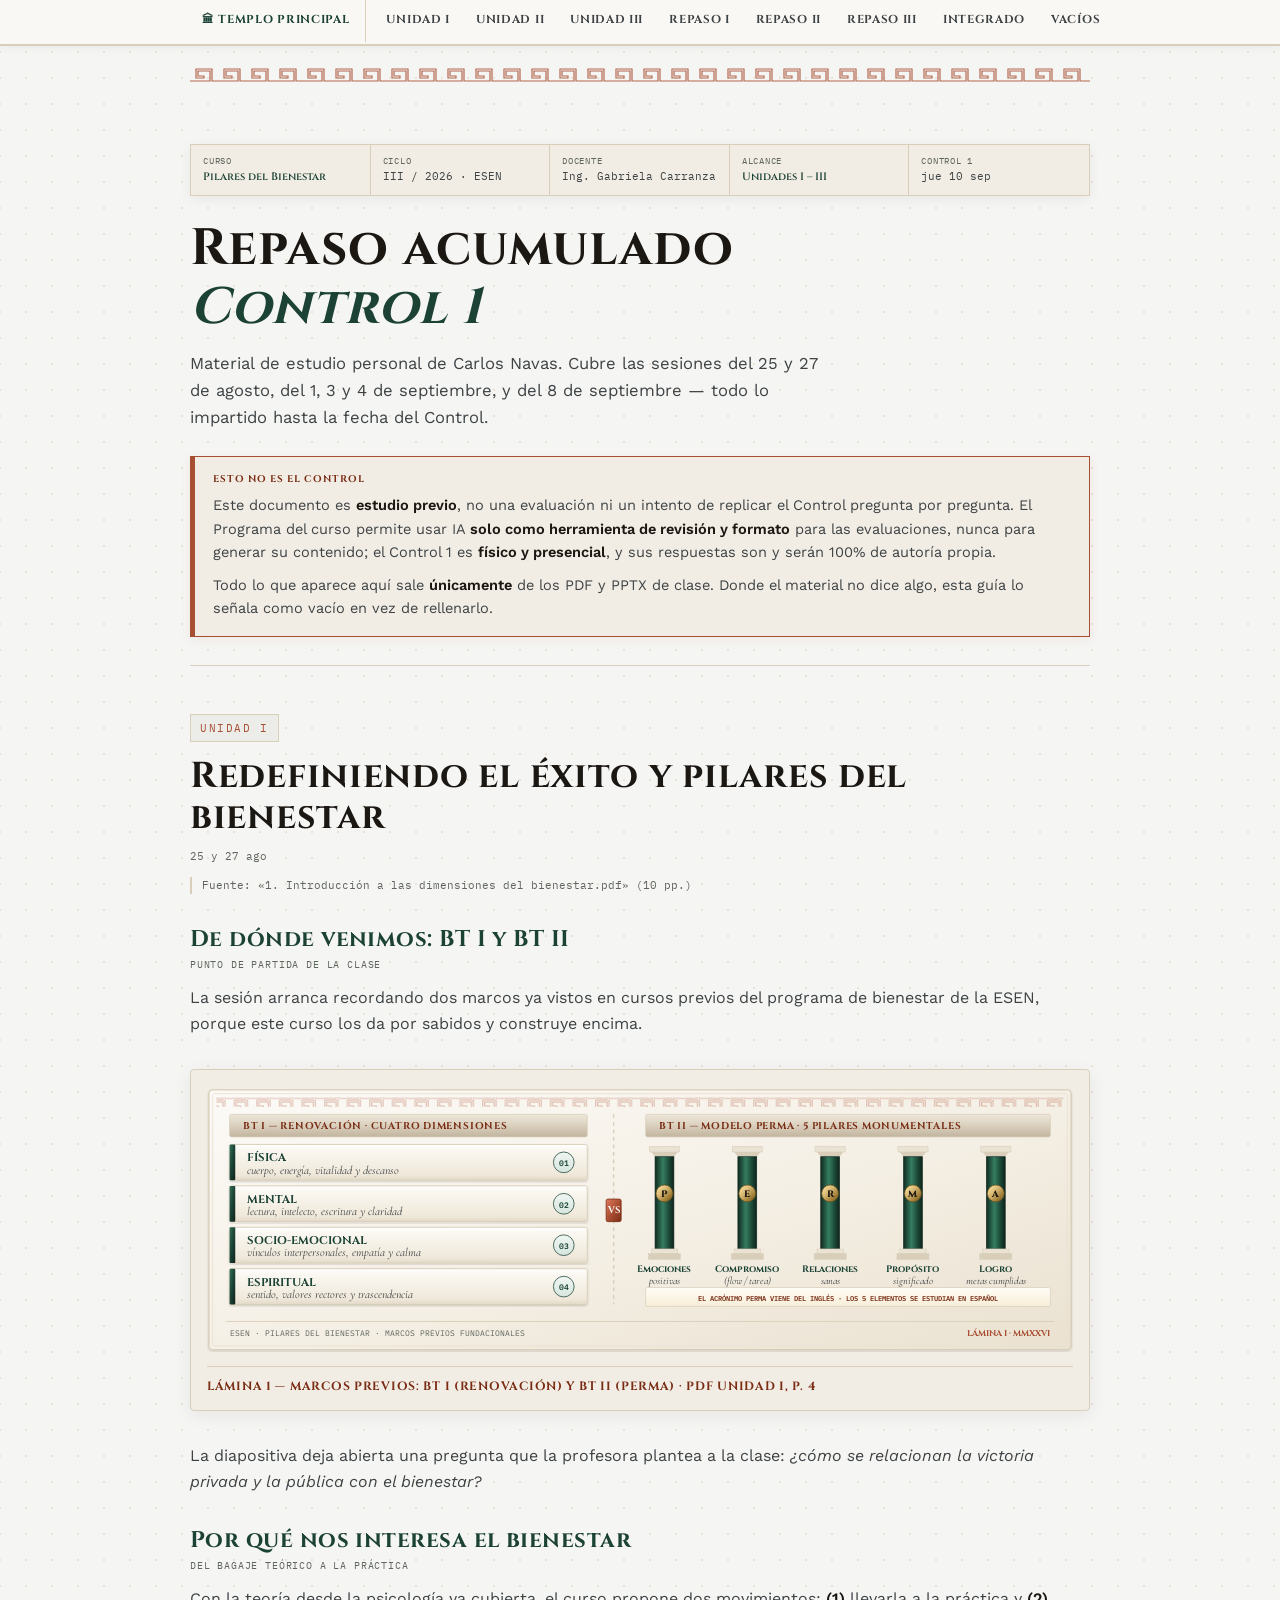
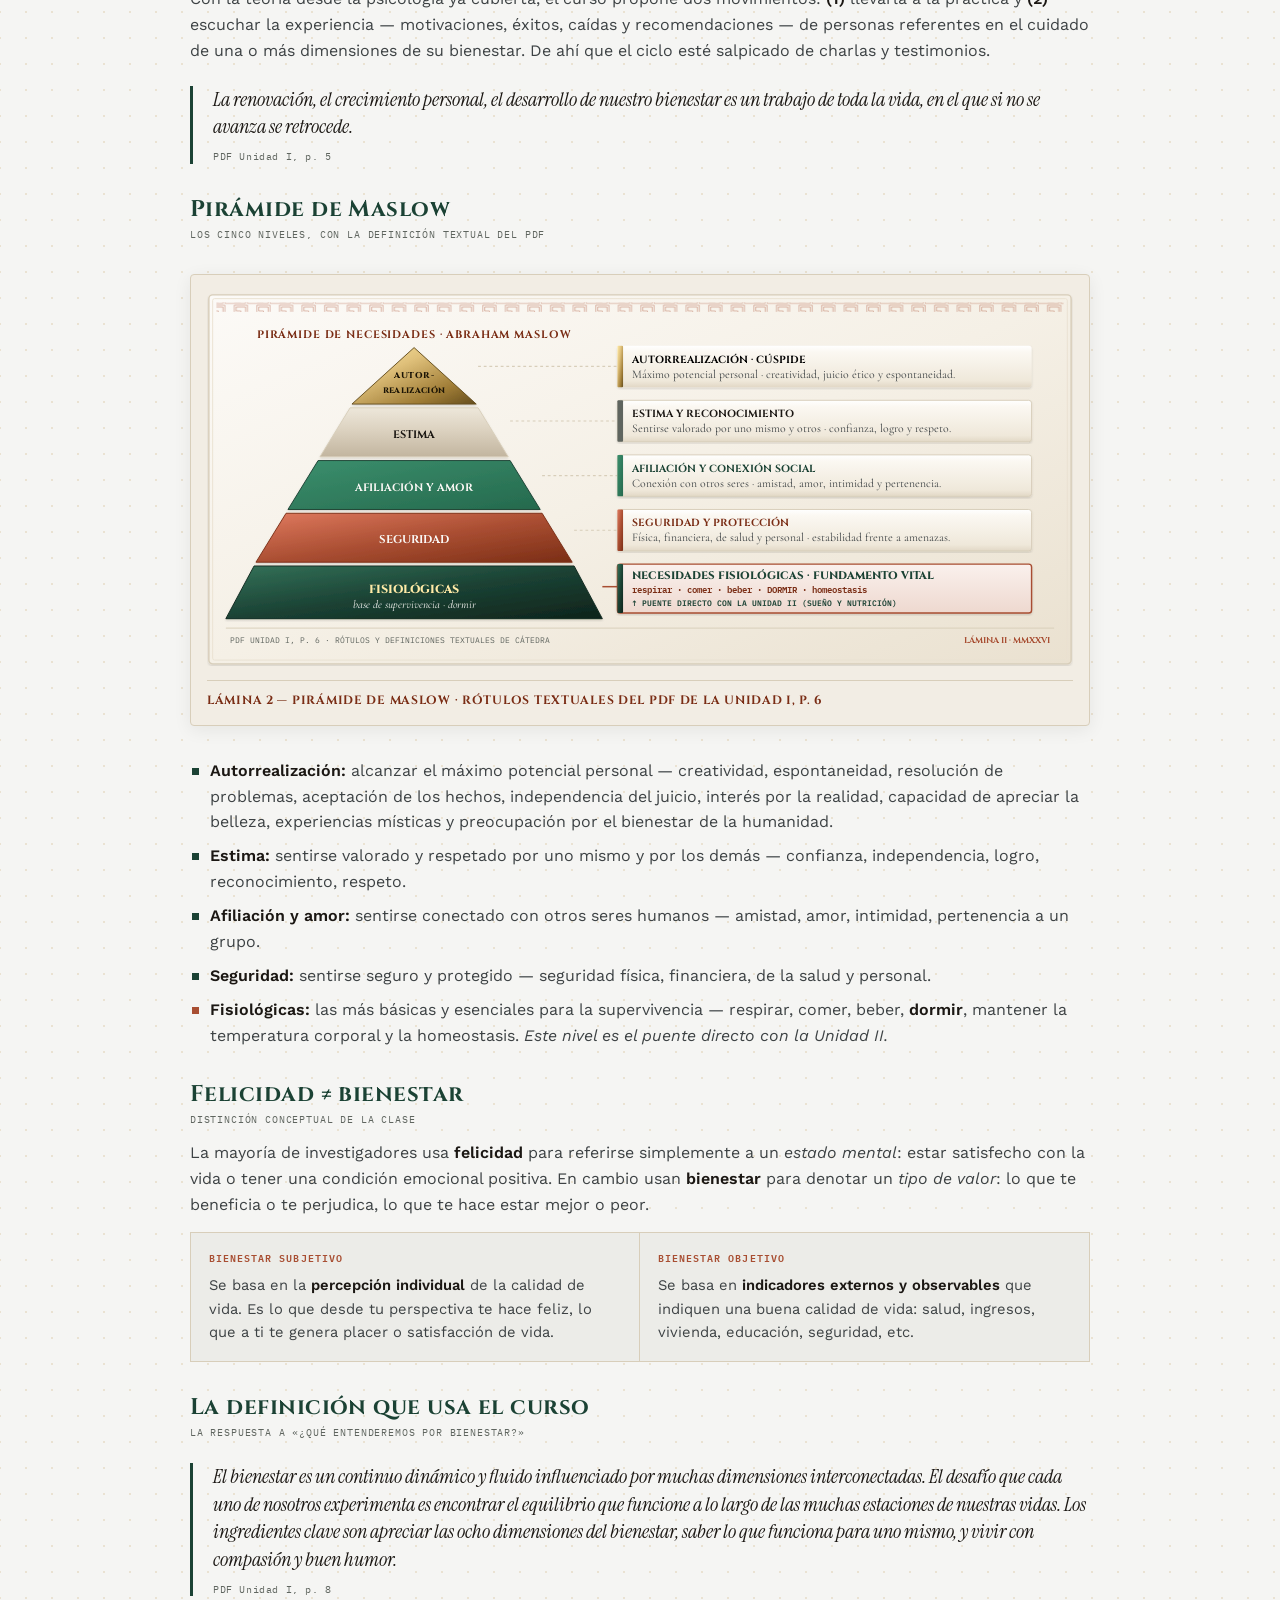
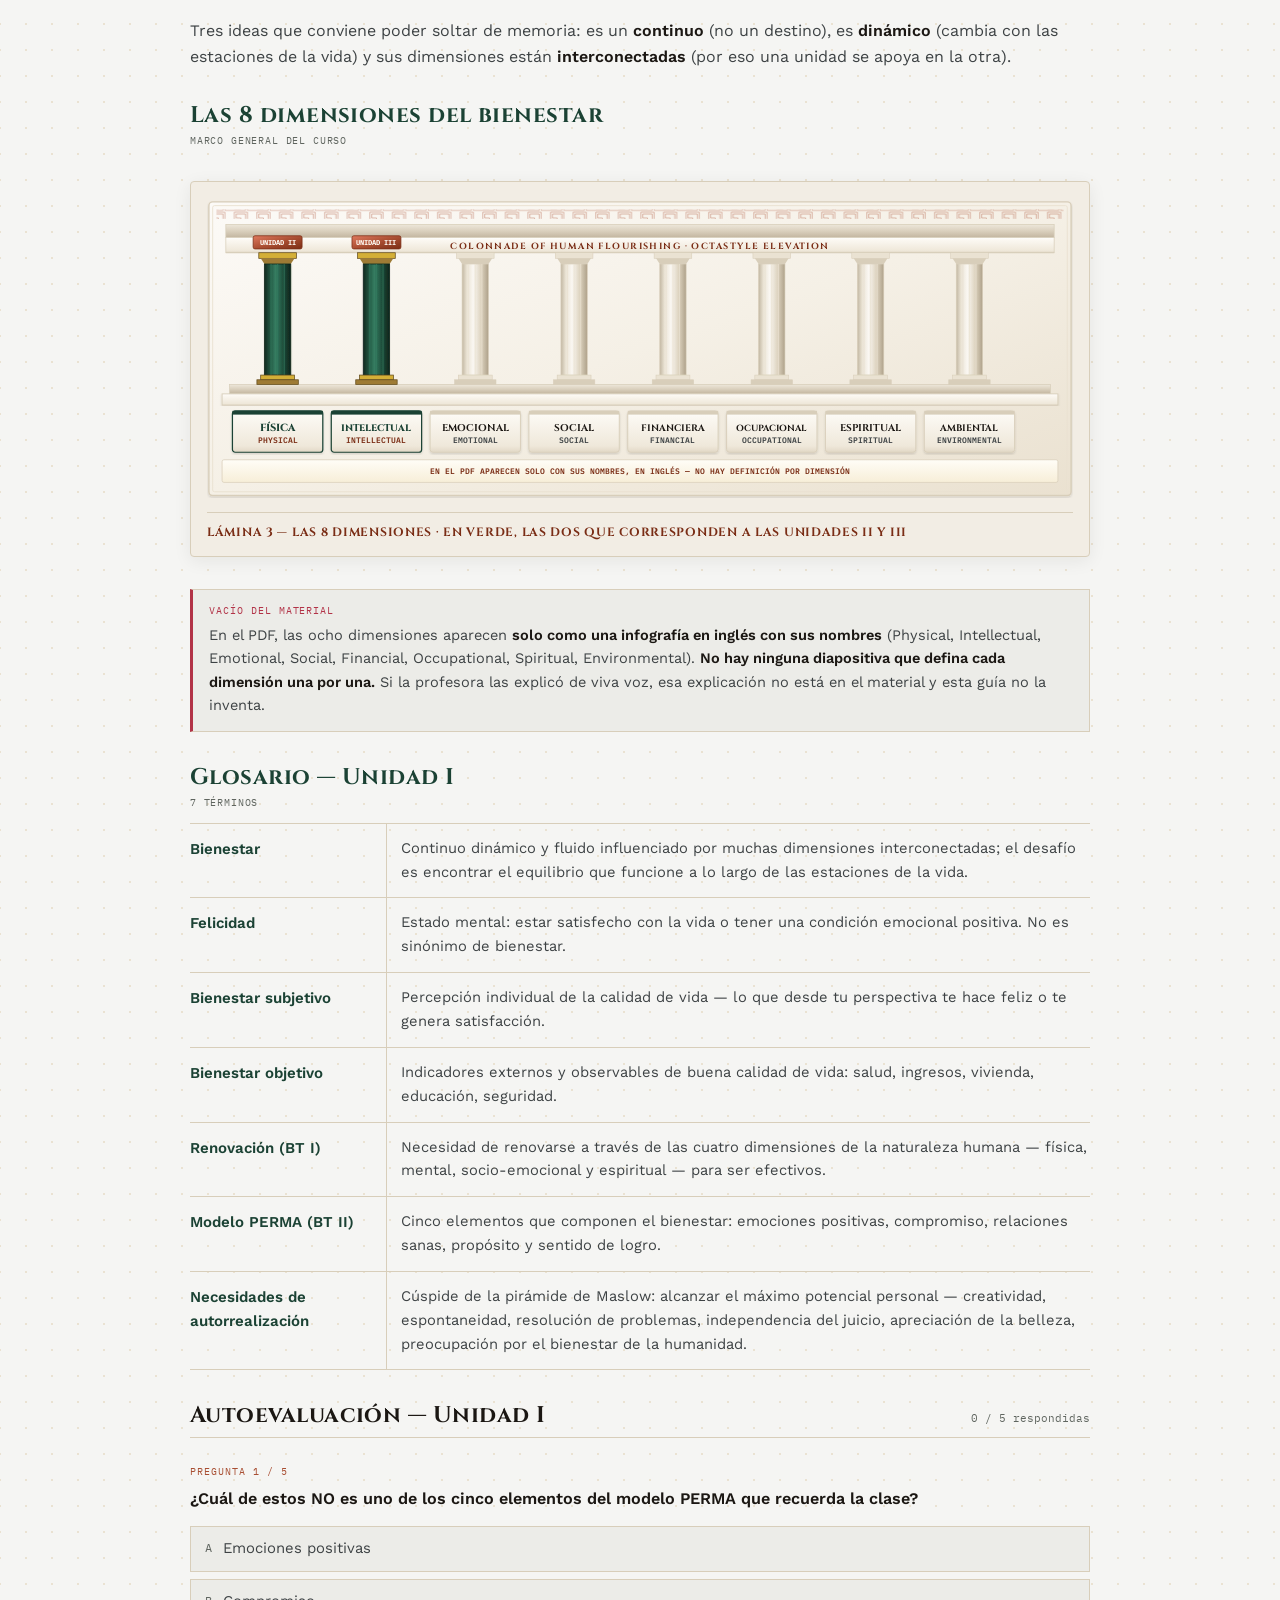
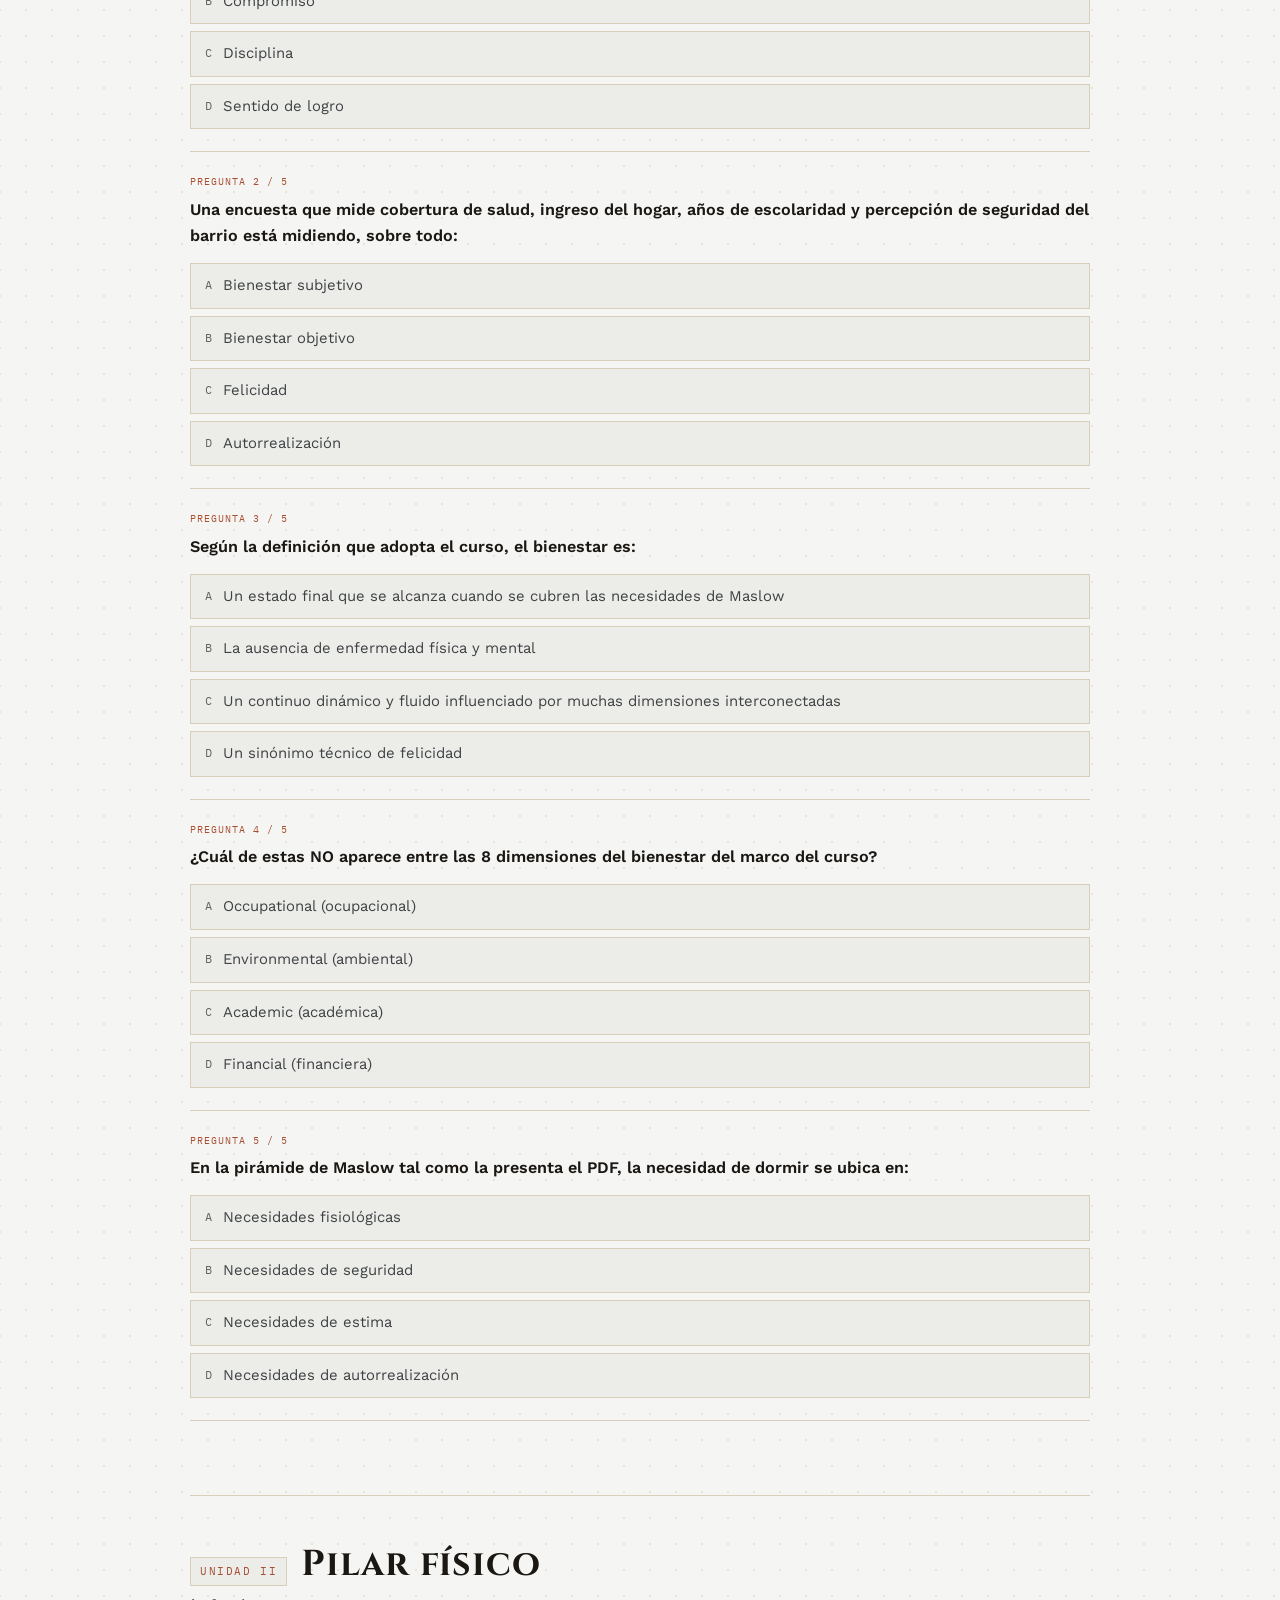
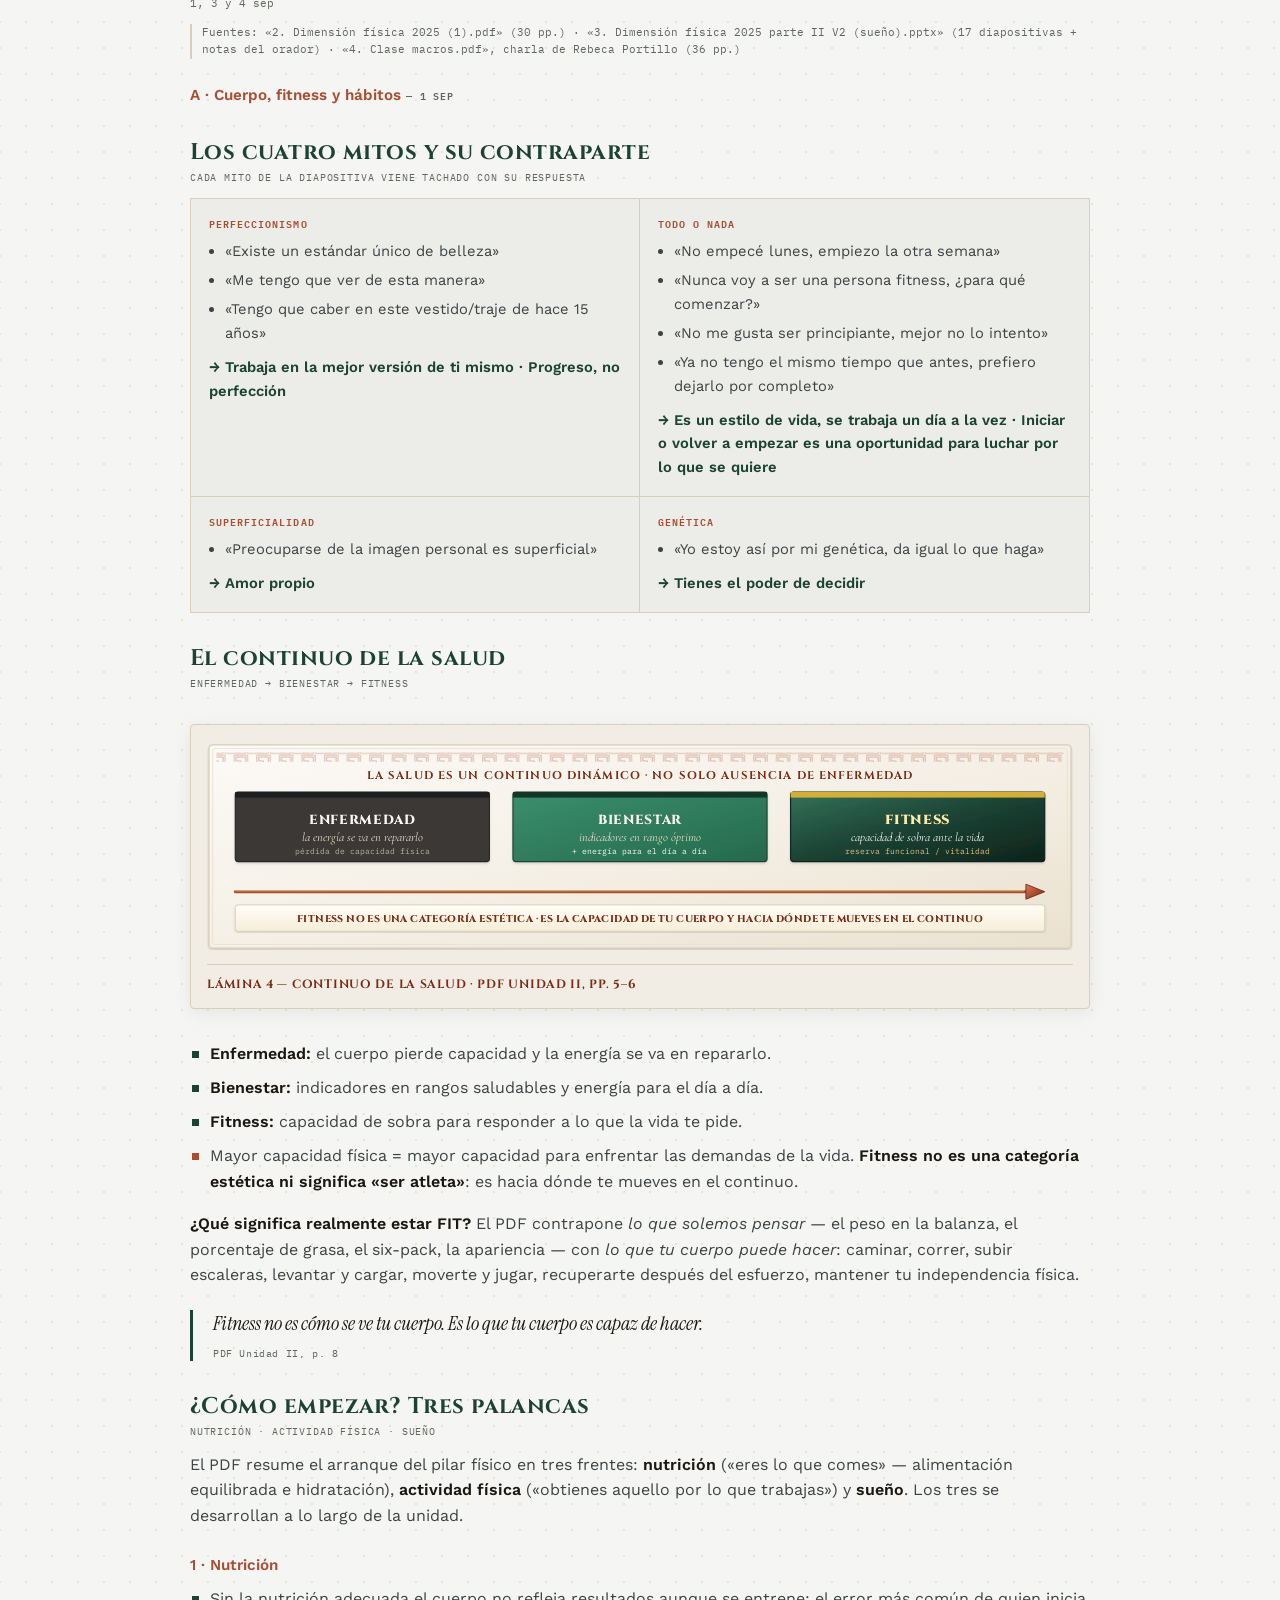
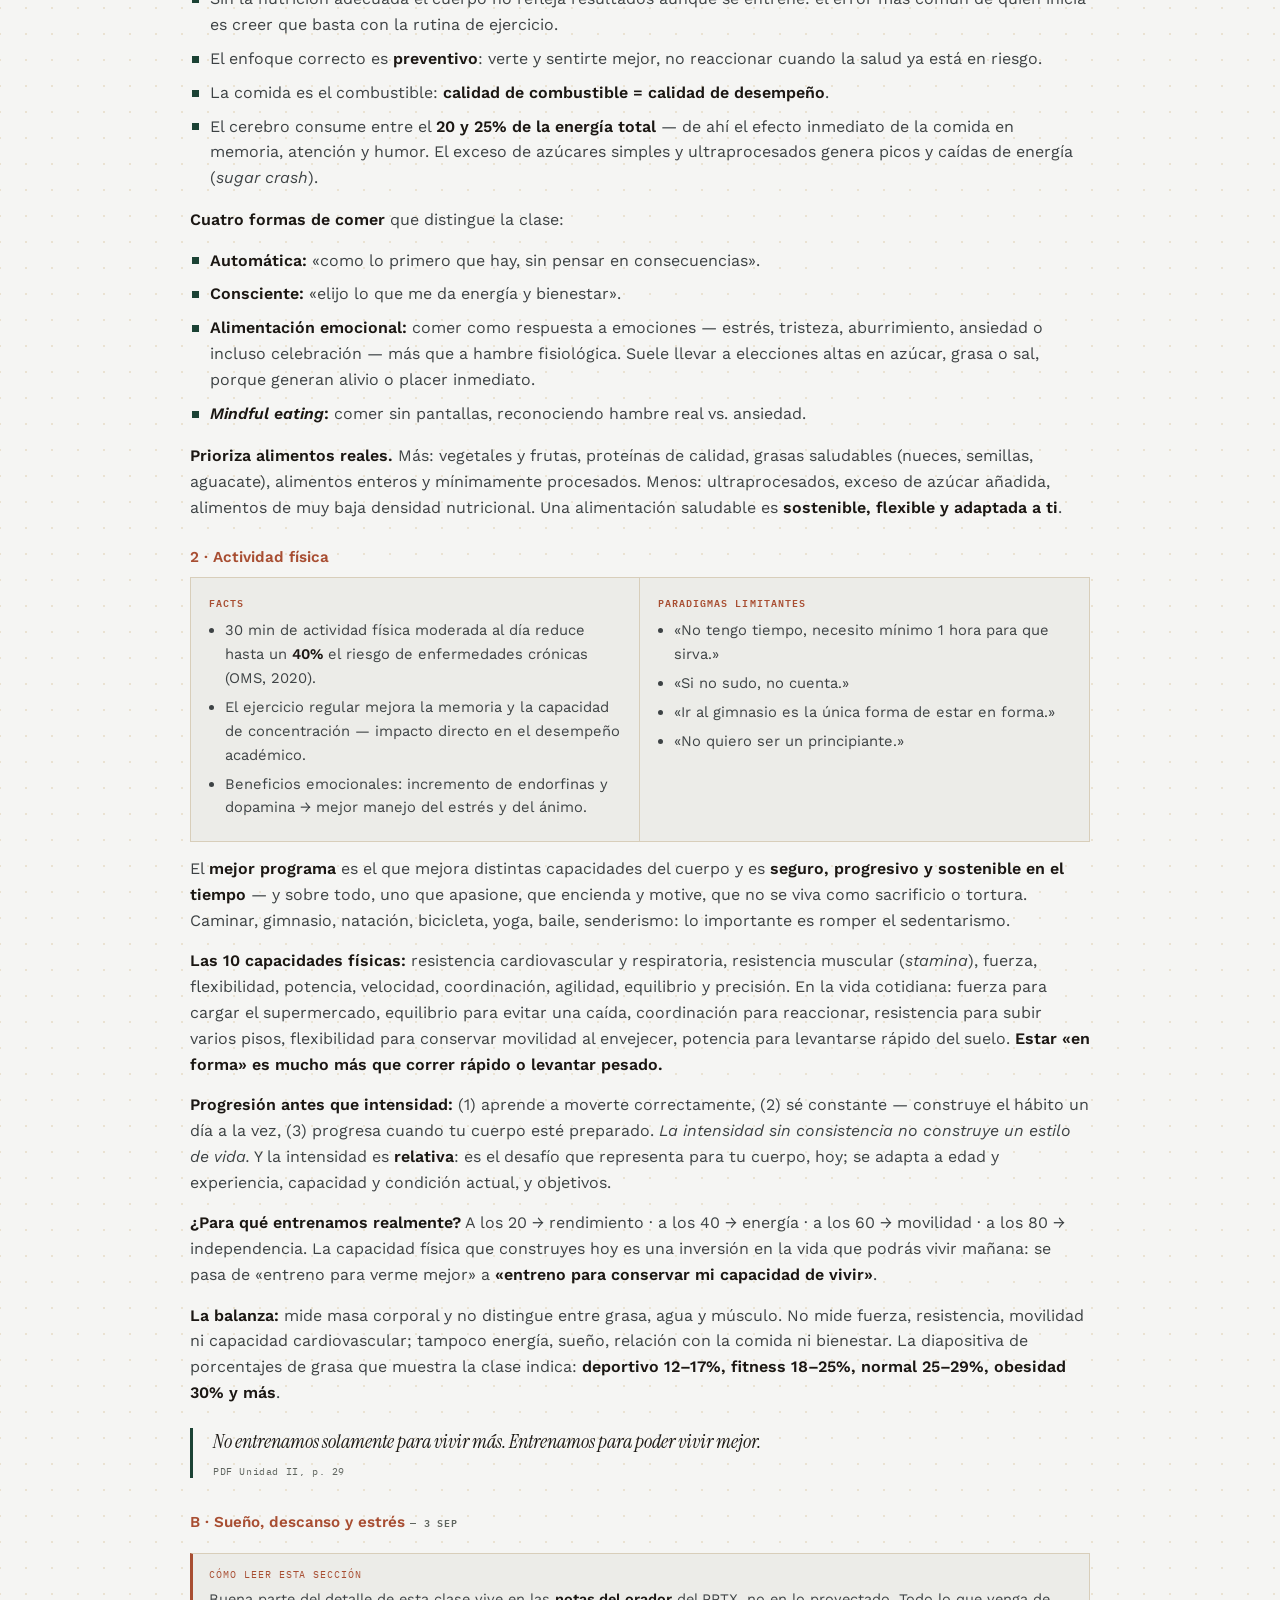
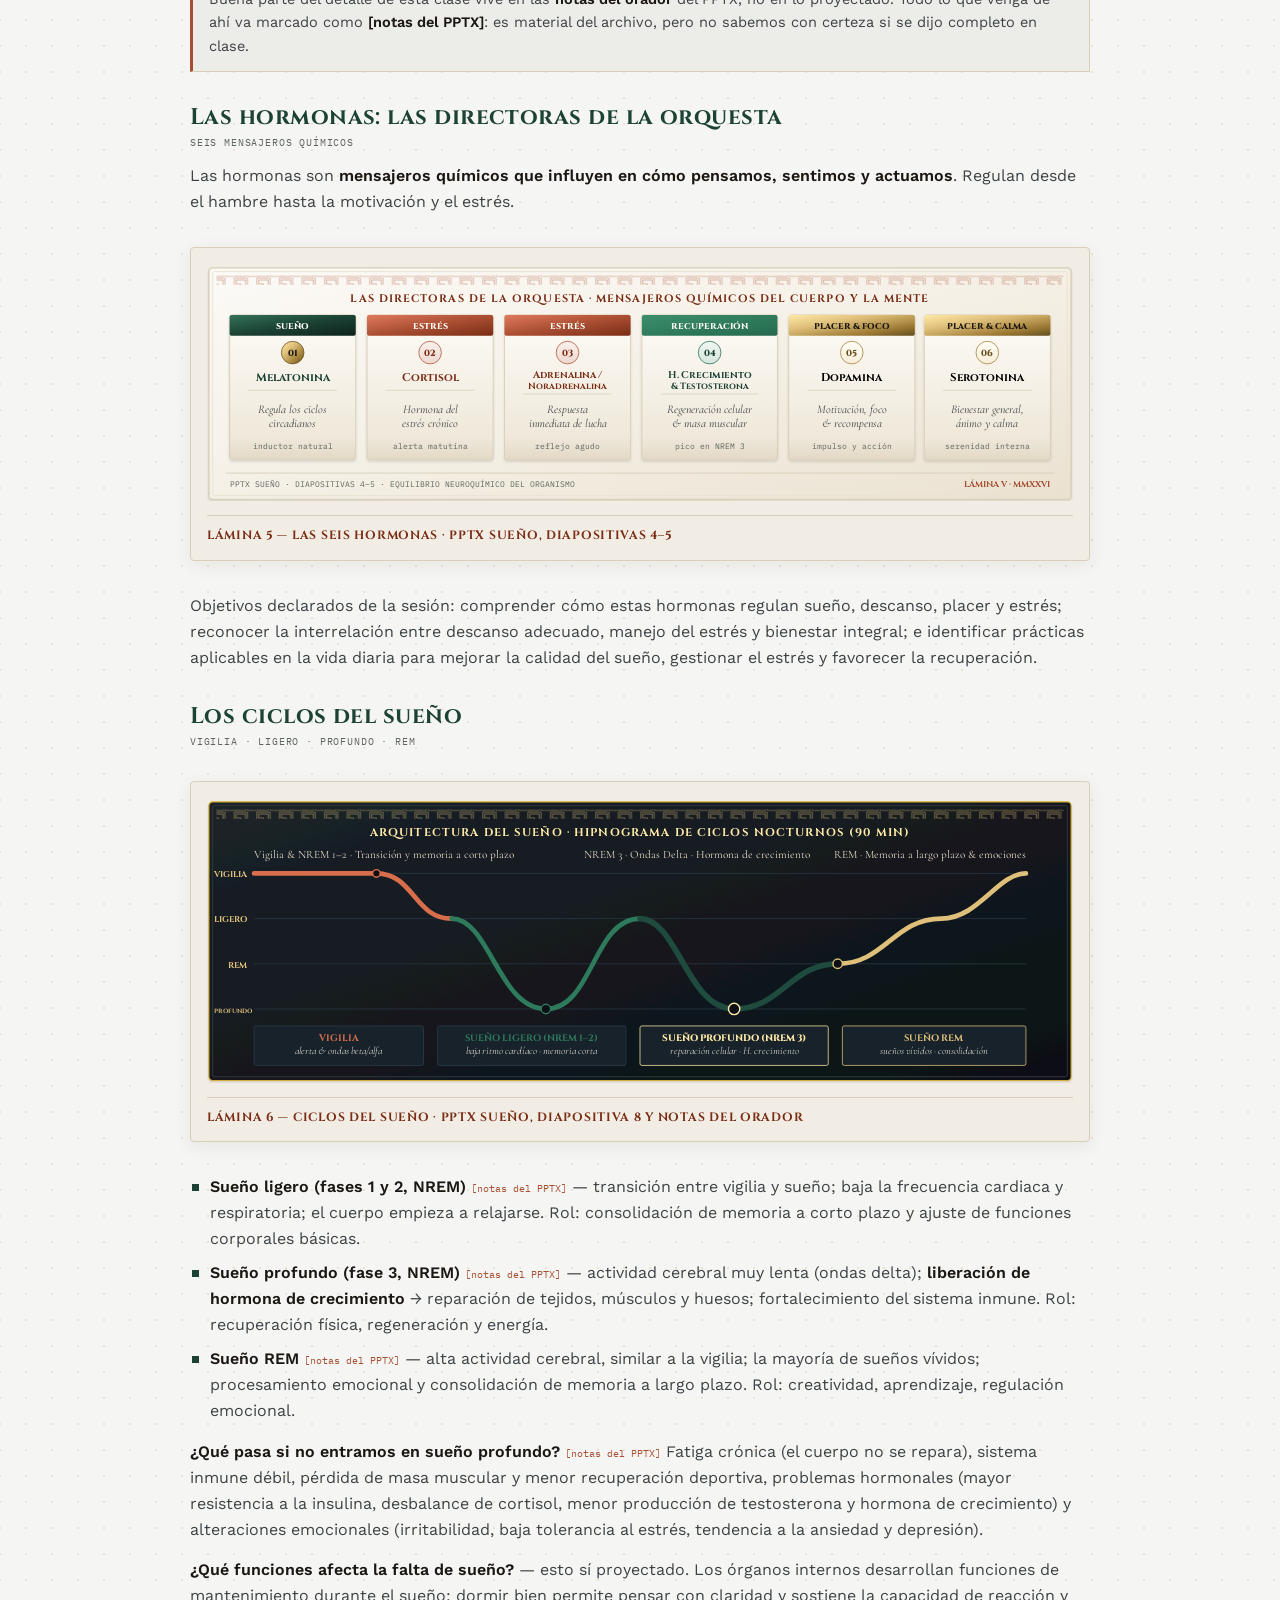
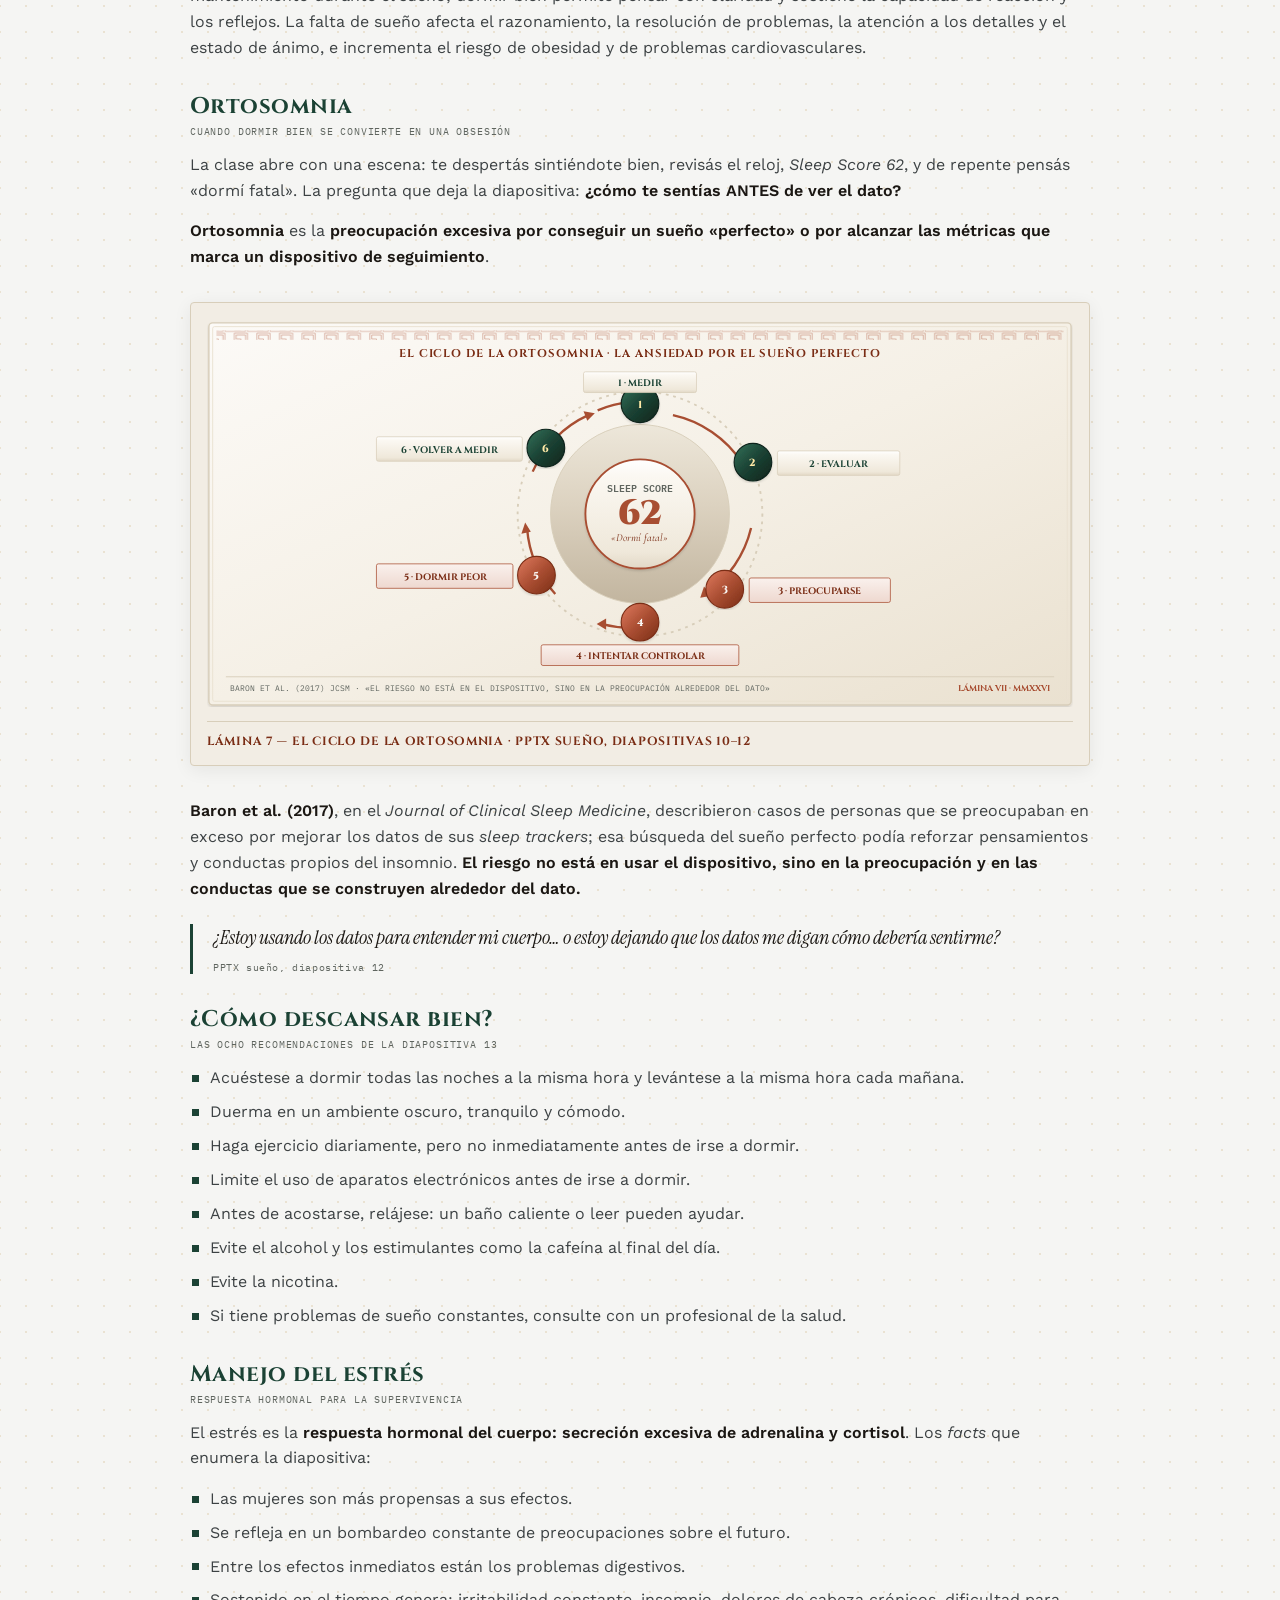
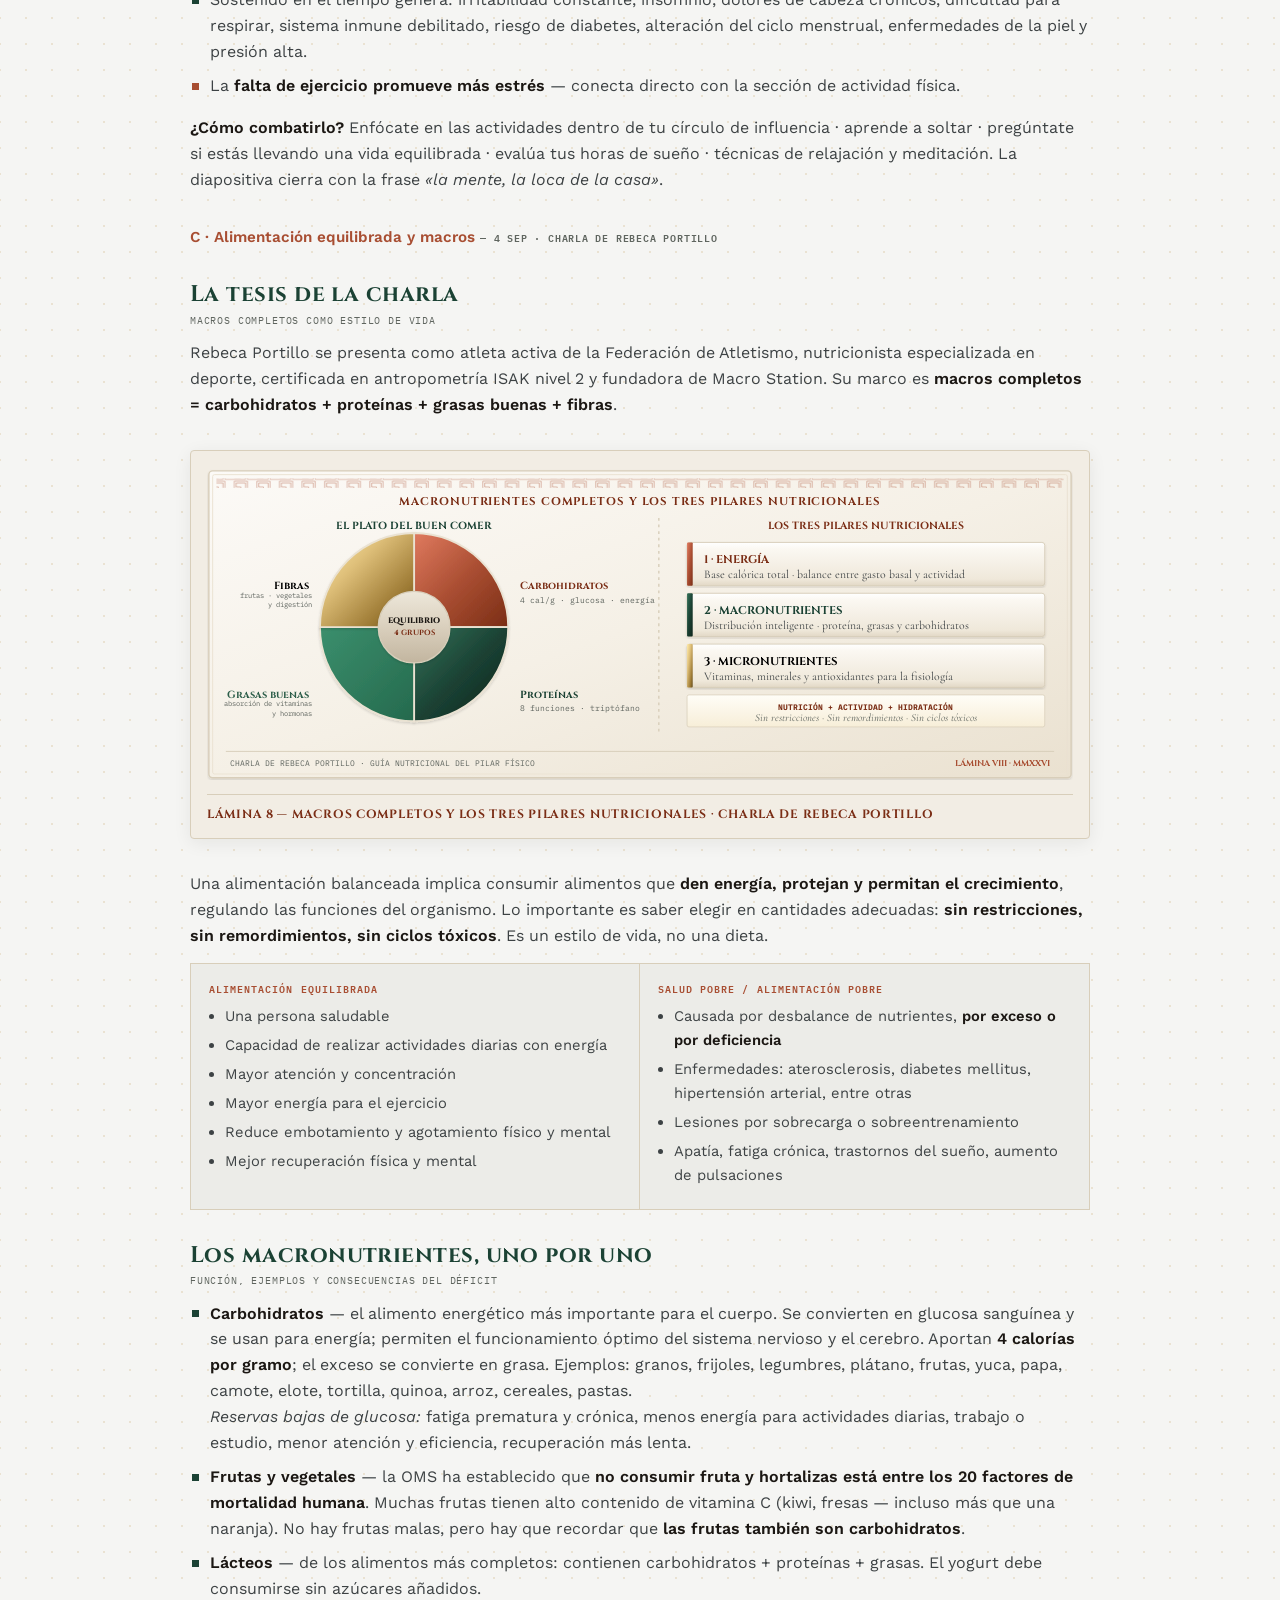
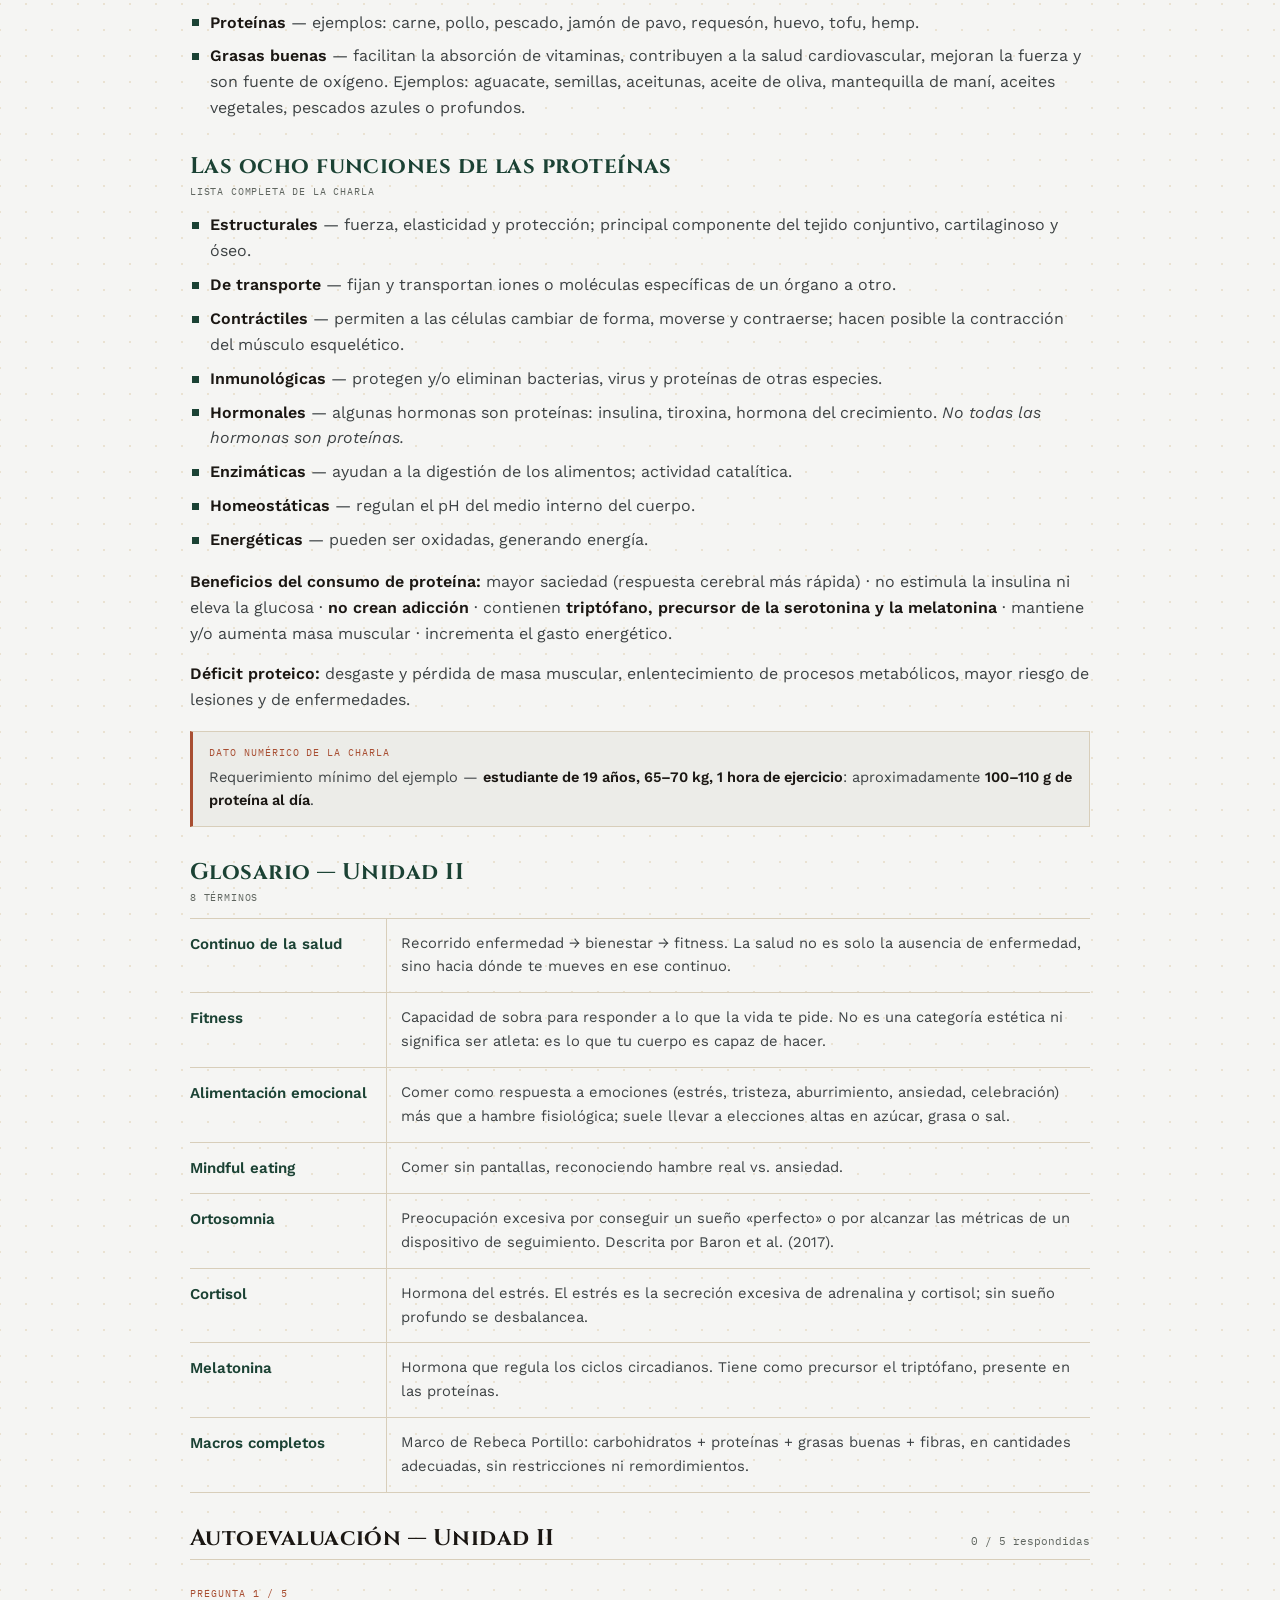
==== commit 8189018b: "fix(fonts): unificar @import de Google Fonts al inicio del <style> para que Cinzel cargue Co-Authore" ====
--- a/docs/repaso-control-1/index.html
+++ b/docs/repaso-control-1/index.html
@@ -14,7 +14,7 @@
 <meta name="viewport" content="width=device-width, initial-scale=1.0">
 <title>Repaso — Control 1 · Pilares del Bienestar</title>
 <style>
-  @import url('https://fonts.googleapis.com/css2?family=Instrument+Serif:ital@0;1&family=Work+Sans:wght@400;500;600;700&family=IBM+Plex+Mono:wght@500;600&display=swap');
+  @import url('https://fonts.googleapis.com/css2?family=Cinzel:wght@500;600;700;800;900&family=Cinzel+Decorative:wght@700&family=Cormorant+Garamond:ital,wght@0,400;0,600;0,700;1,400&family=Instrument+Serif:ital@0;1&family=Work+Sans:wght@400;500;600;700&family=IBM+Plex+Mono:wght@400;500;600;700&display=swap');
   :root{
     --bg:#F5F5F3; --bg-elev:#ECECE8; --bg-elev2:#E2E2DC; --border:#D3D3CC; --border-soft:#DEDED8;
     --text:#15181A; --text-dim:#43494A; --text-faint:#5F655F;
@@ -173,7 +173,6 @@
   footer p{ color:var(--text-faint); font-size:.67rem; margin:0 0 .5em; }
 
   /* Classical Greek Design System additions */
-  @import url('https://fonts.googleapis.com/css2?family=Cinzel:wght@500;600;700;800;900&family=Cinzel+Decorative:wght@700&family=Cormorant+Garamond:ital,wght@0,400;0,600;0,700;1,400&family=Work+Sans:wght@400;500;600;700&family=IBM+Plex+Mono:wght@400;500;600;700&display=swap');
 
   :root{
     --marble:#FAF8F5; --marble-elev:#F2EDE4; --marble-elev2:#E8DFC8;
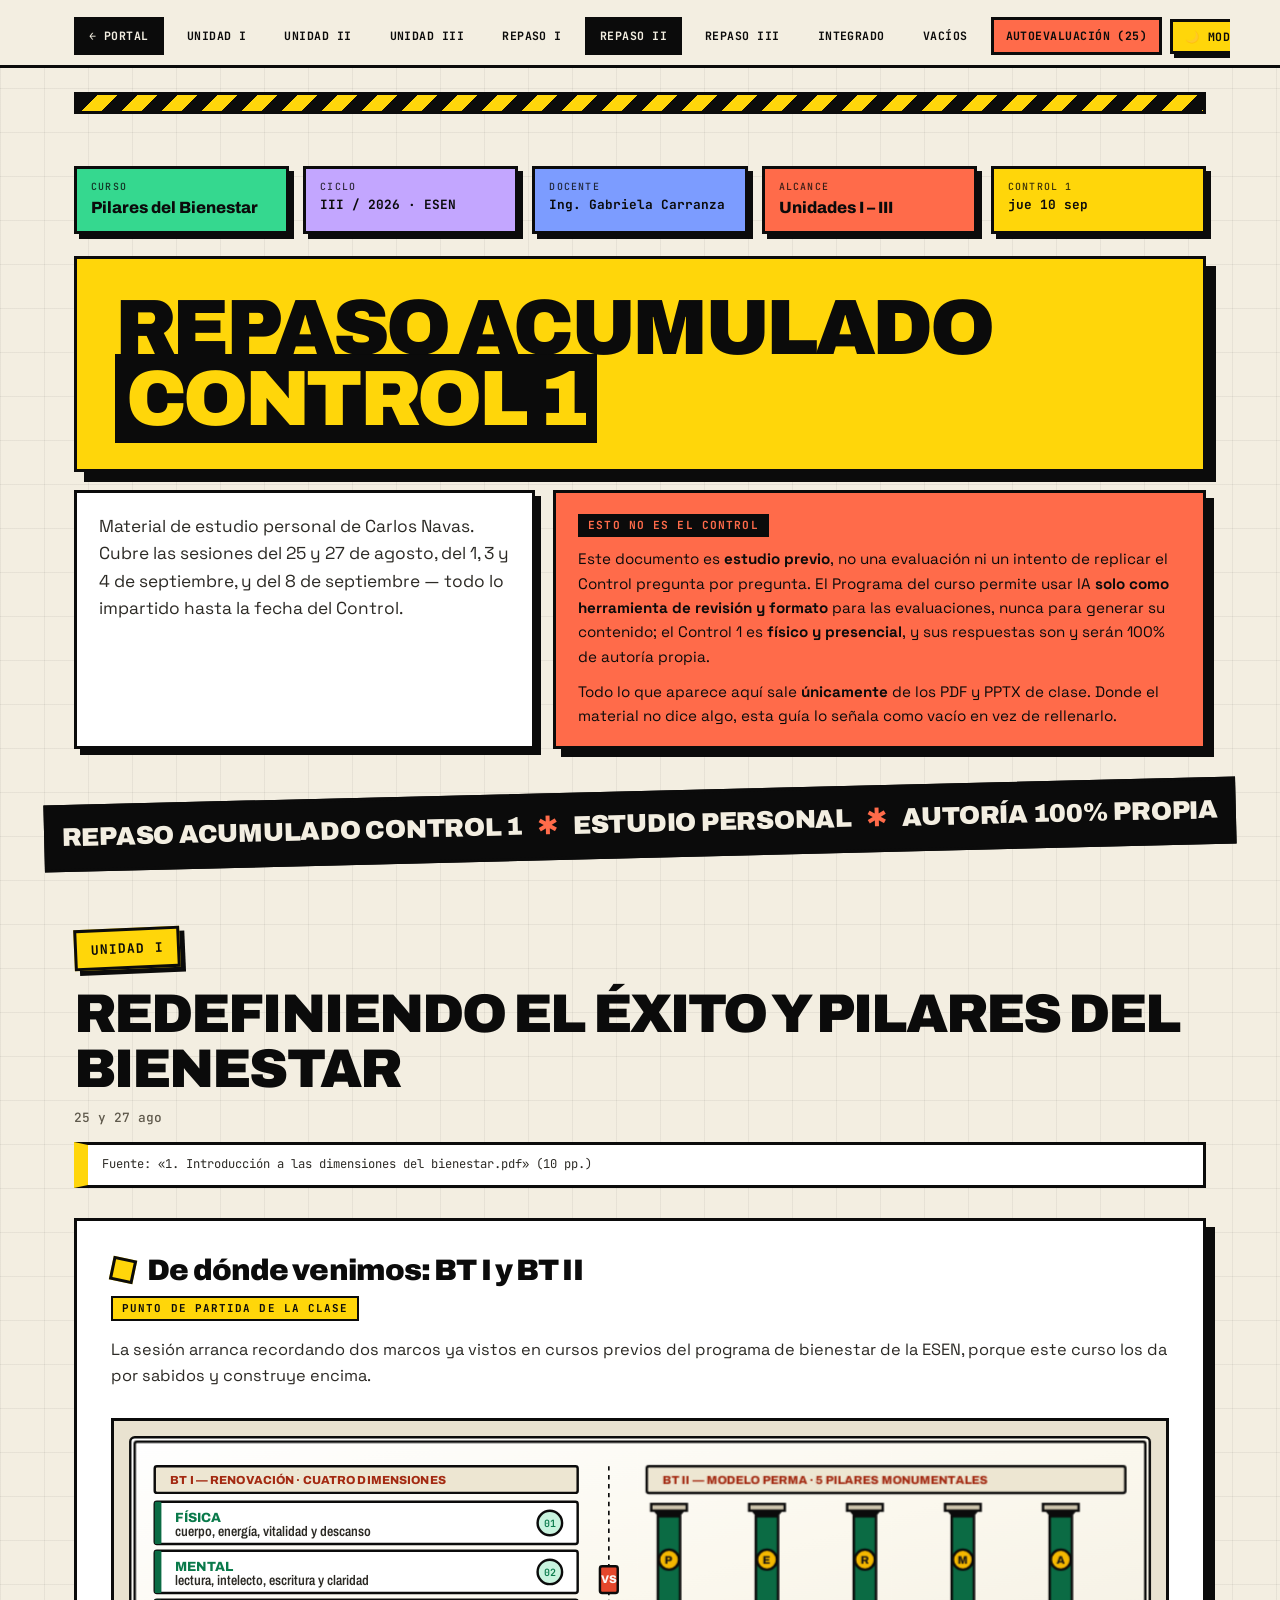
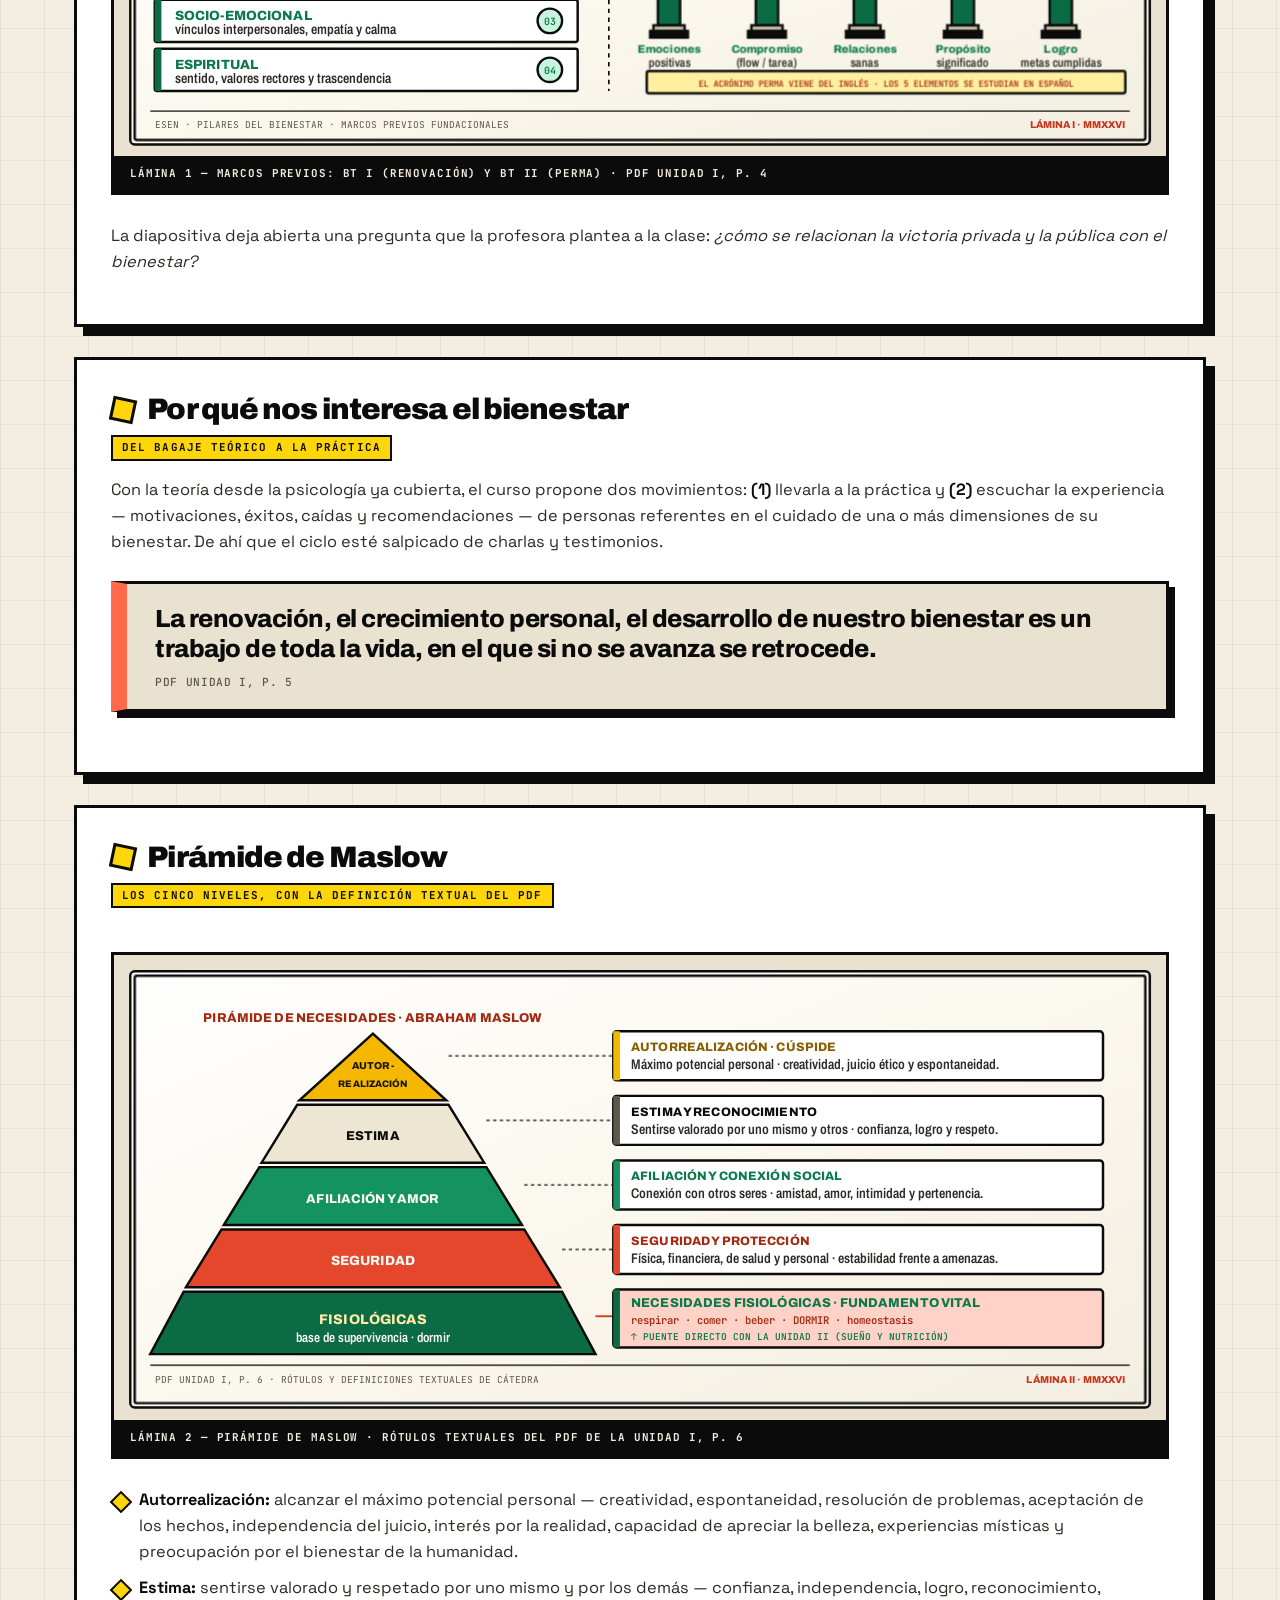
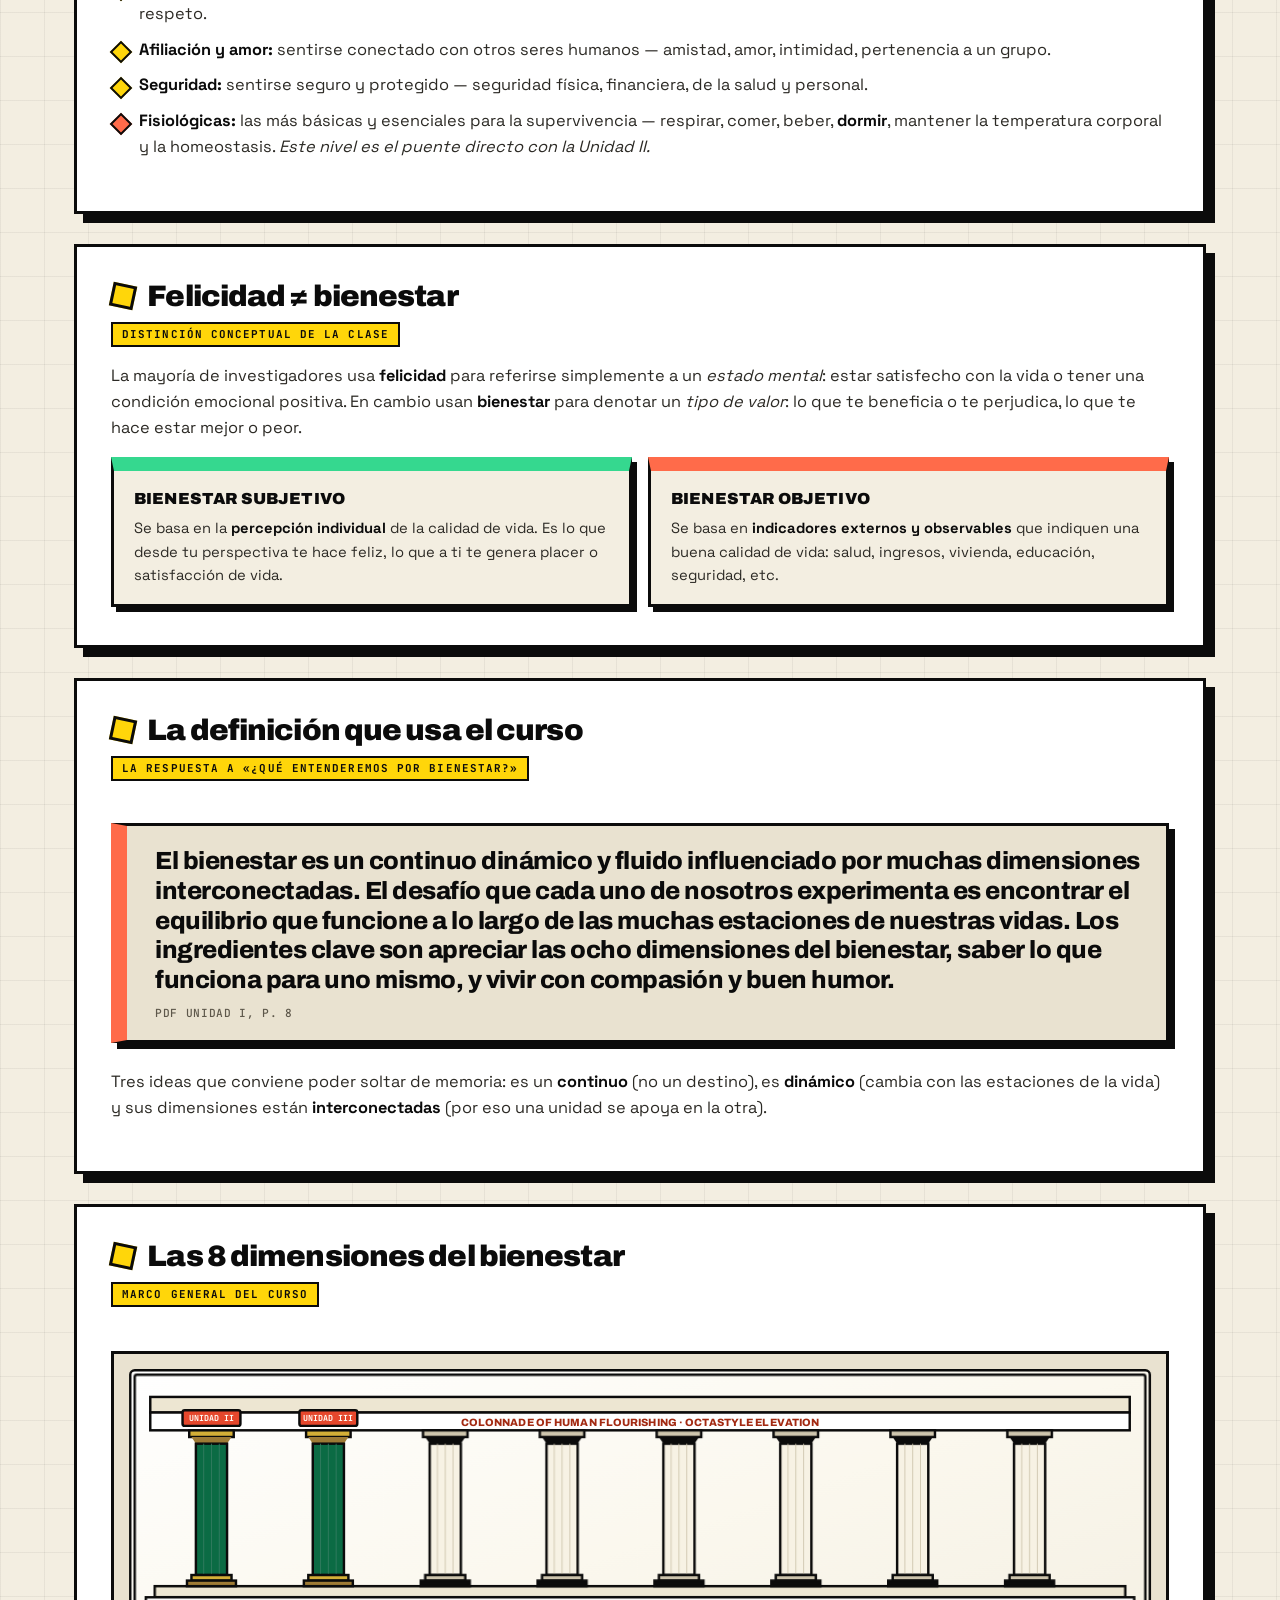
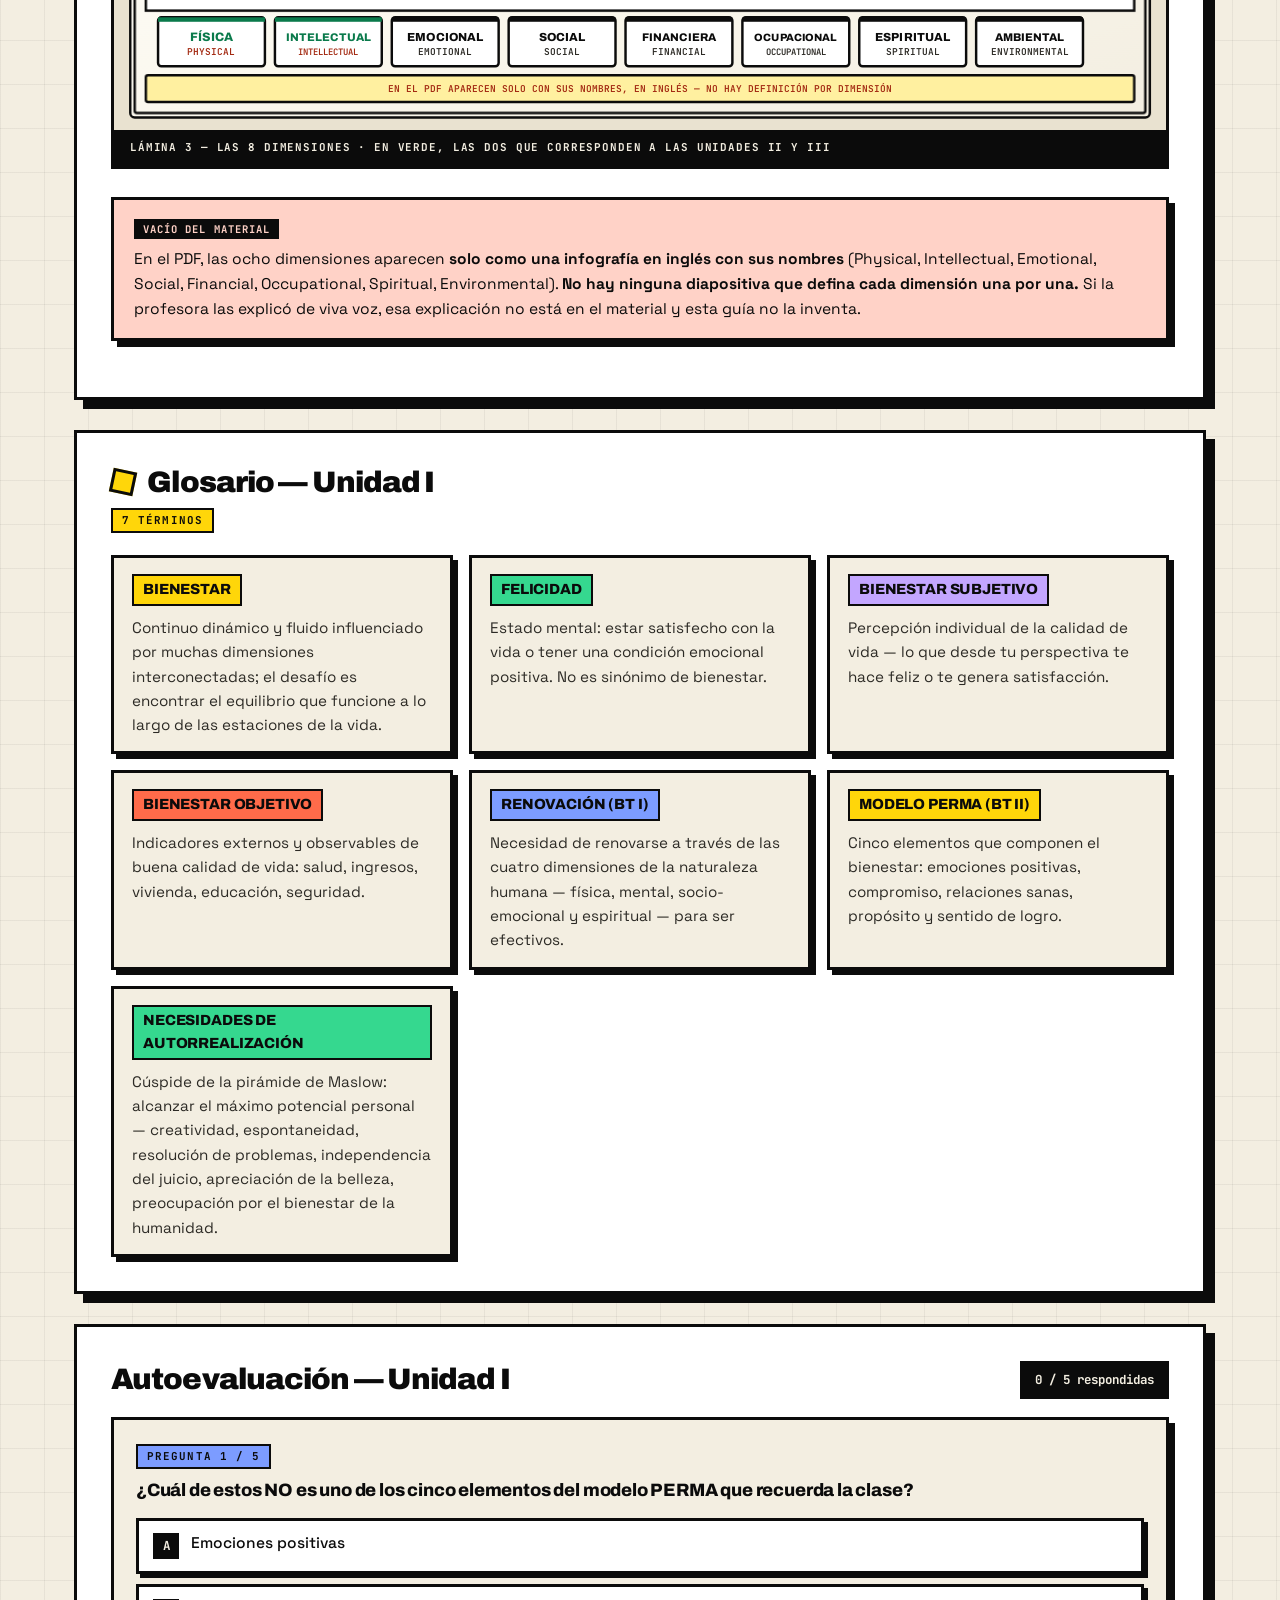
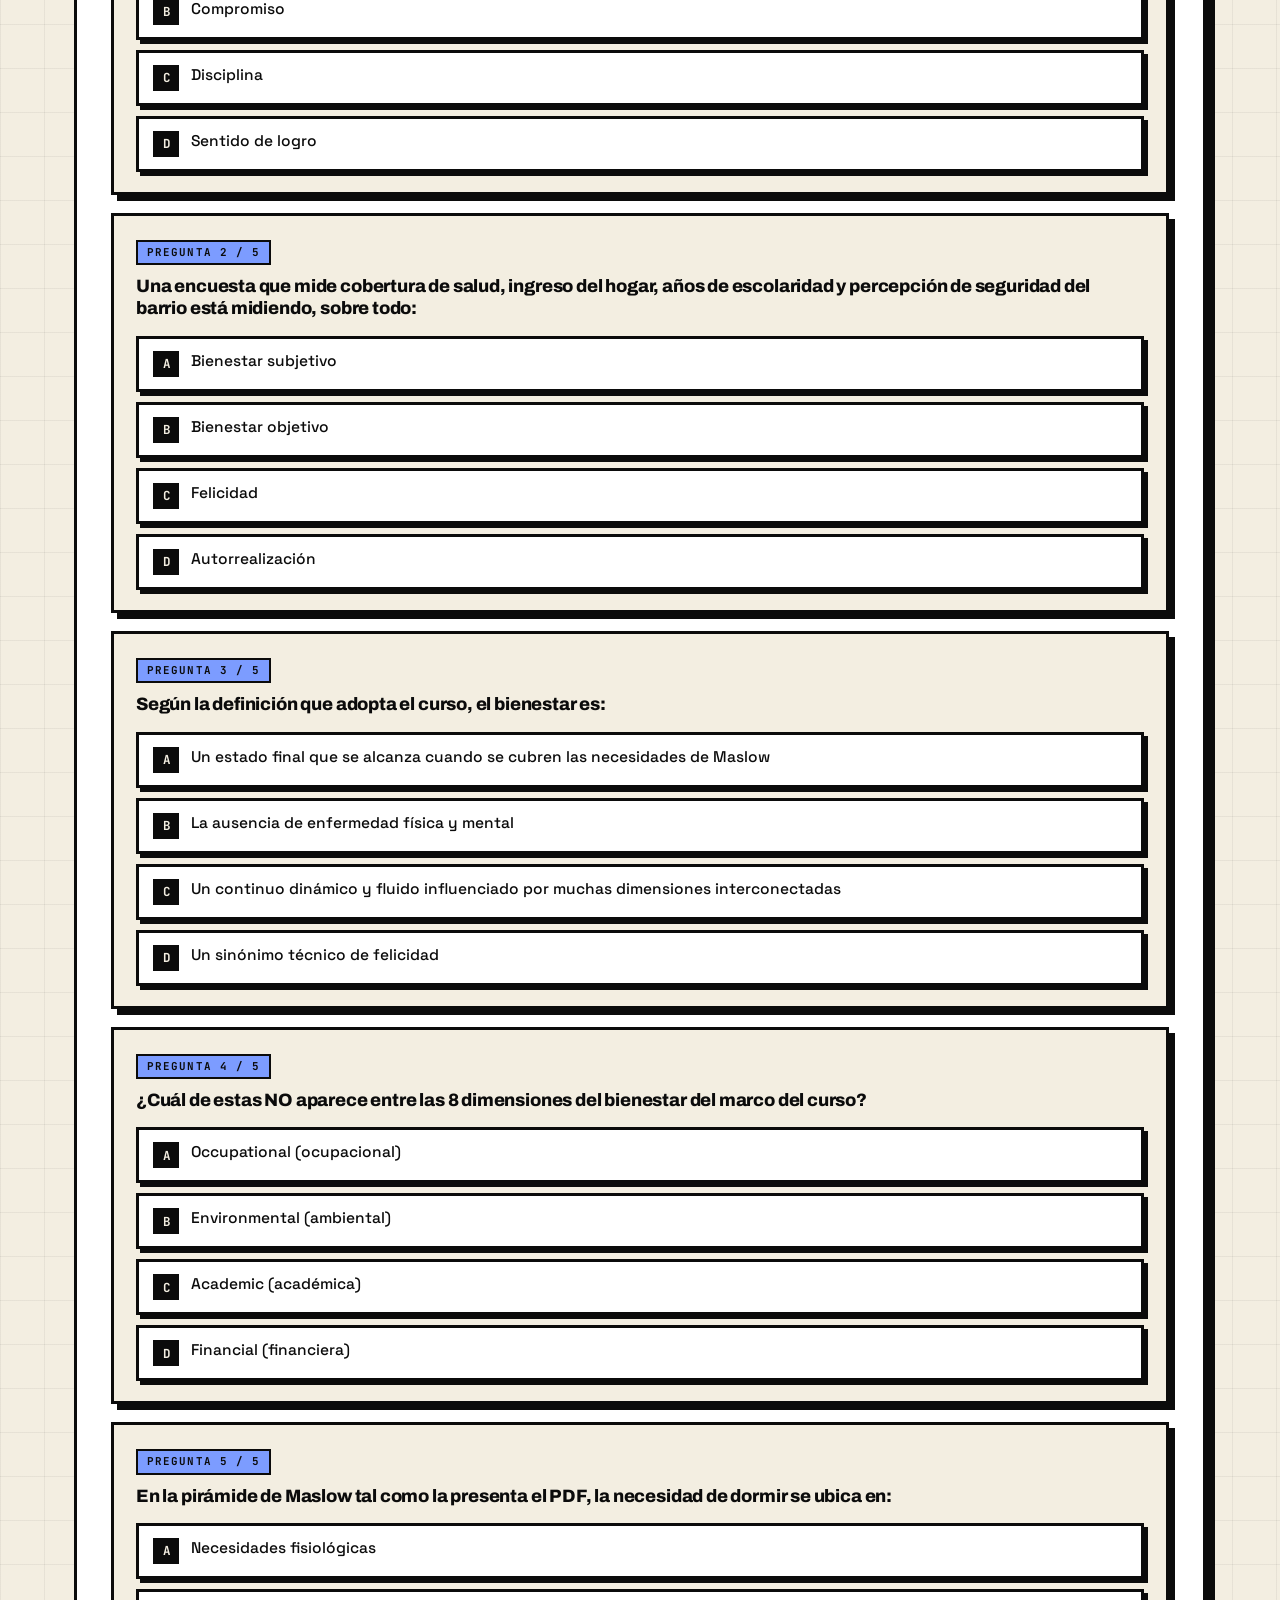
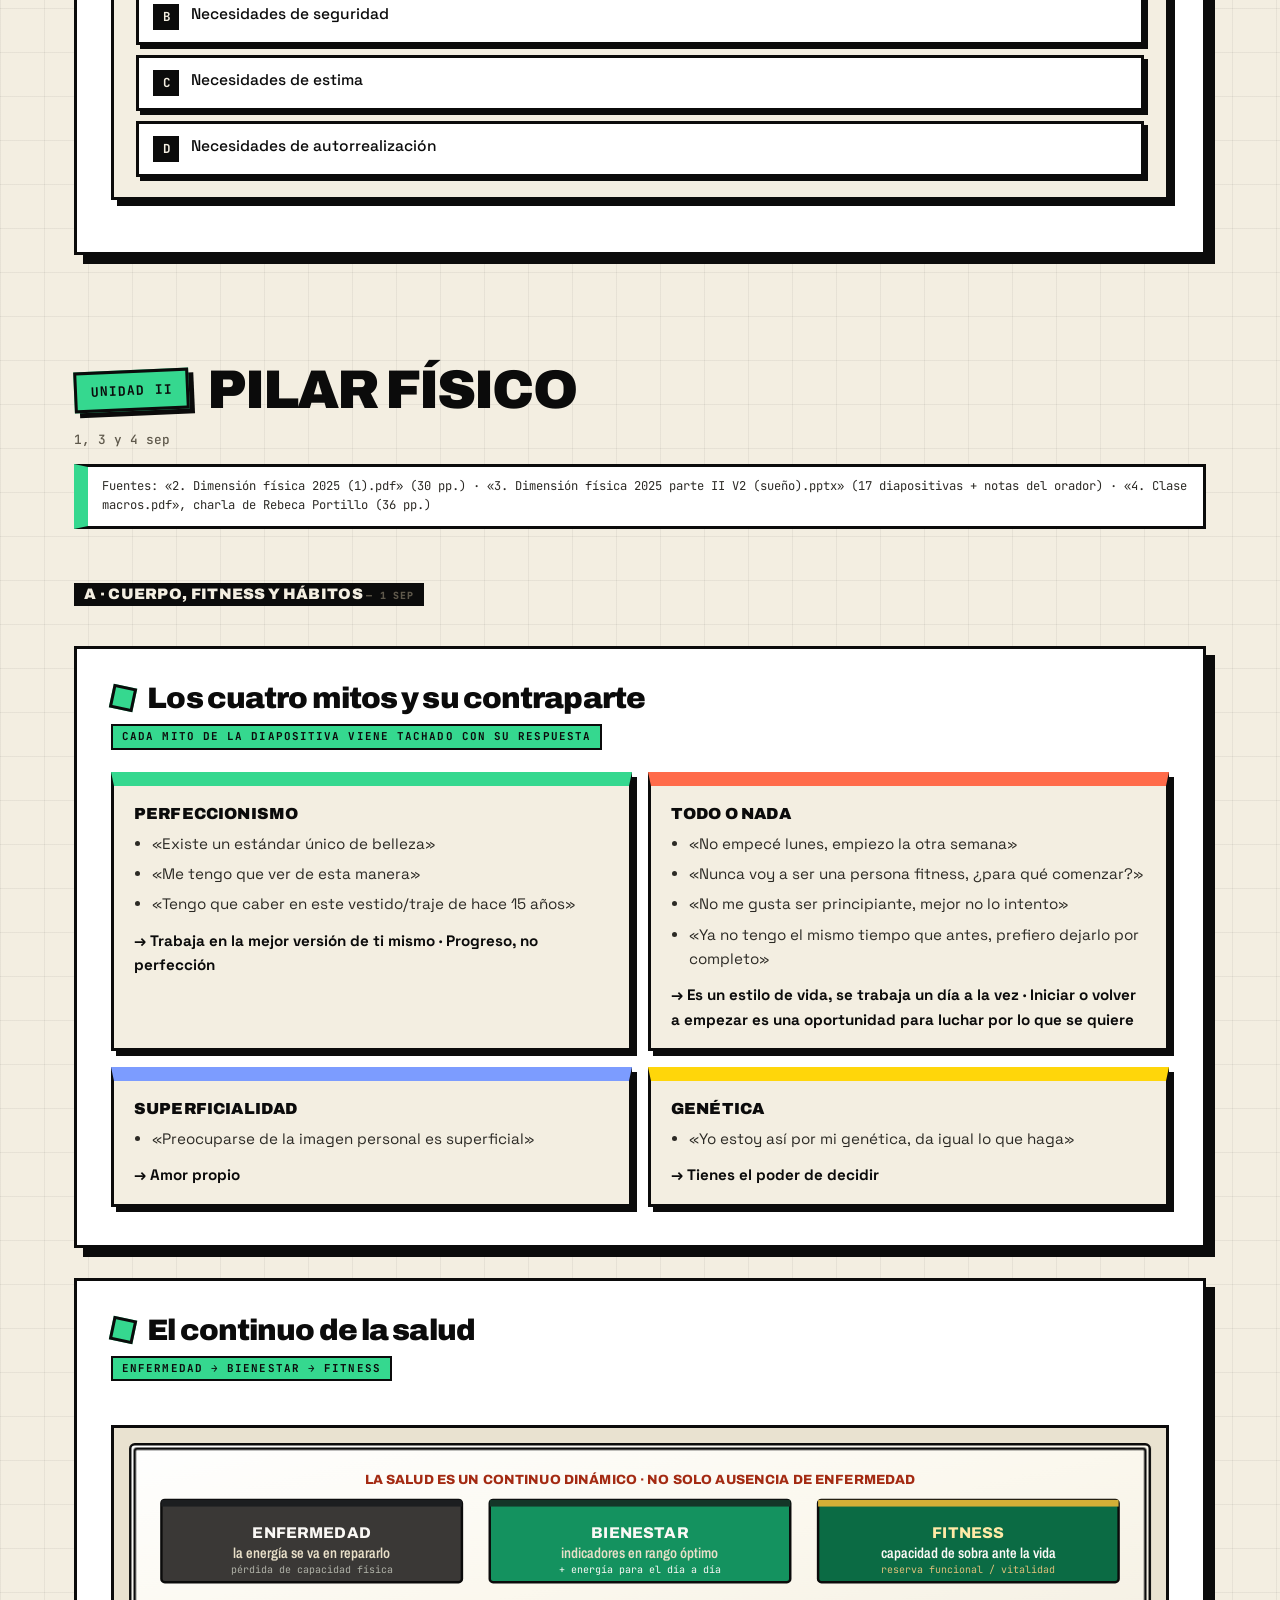
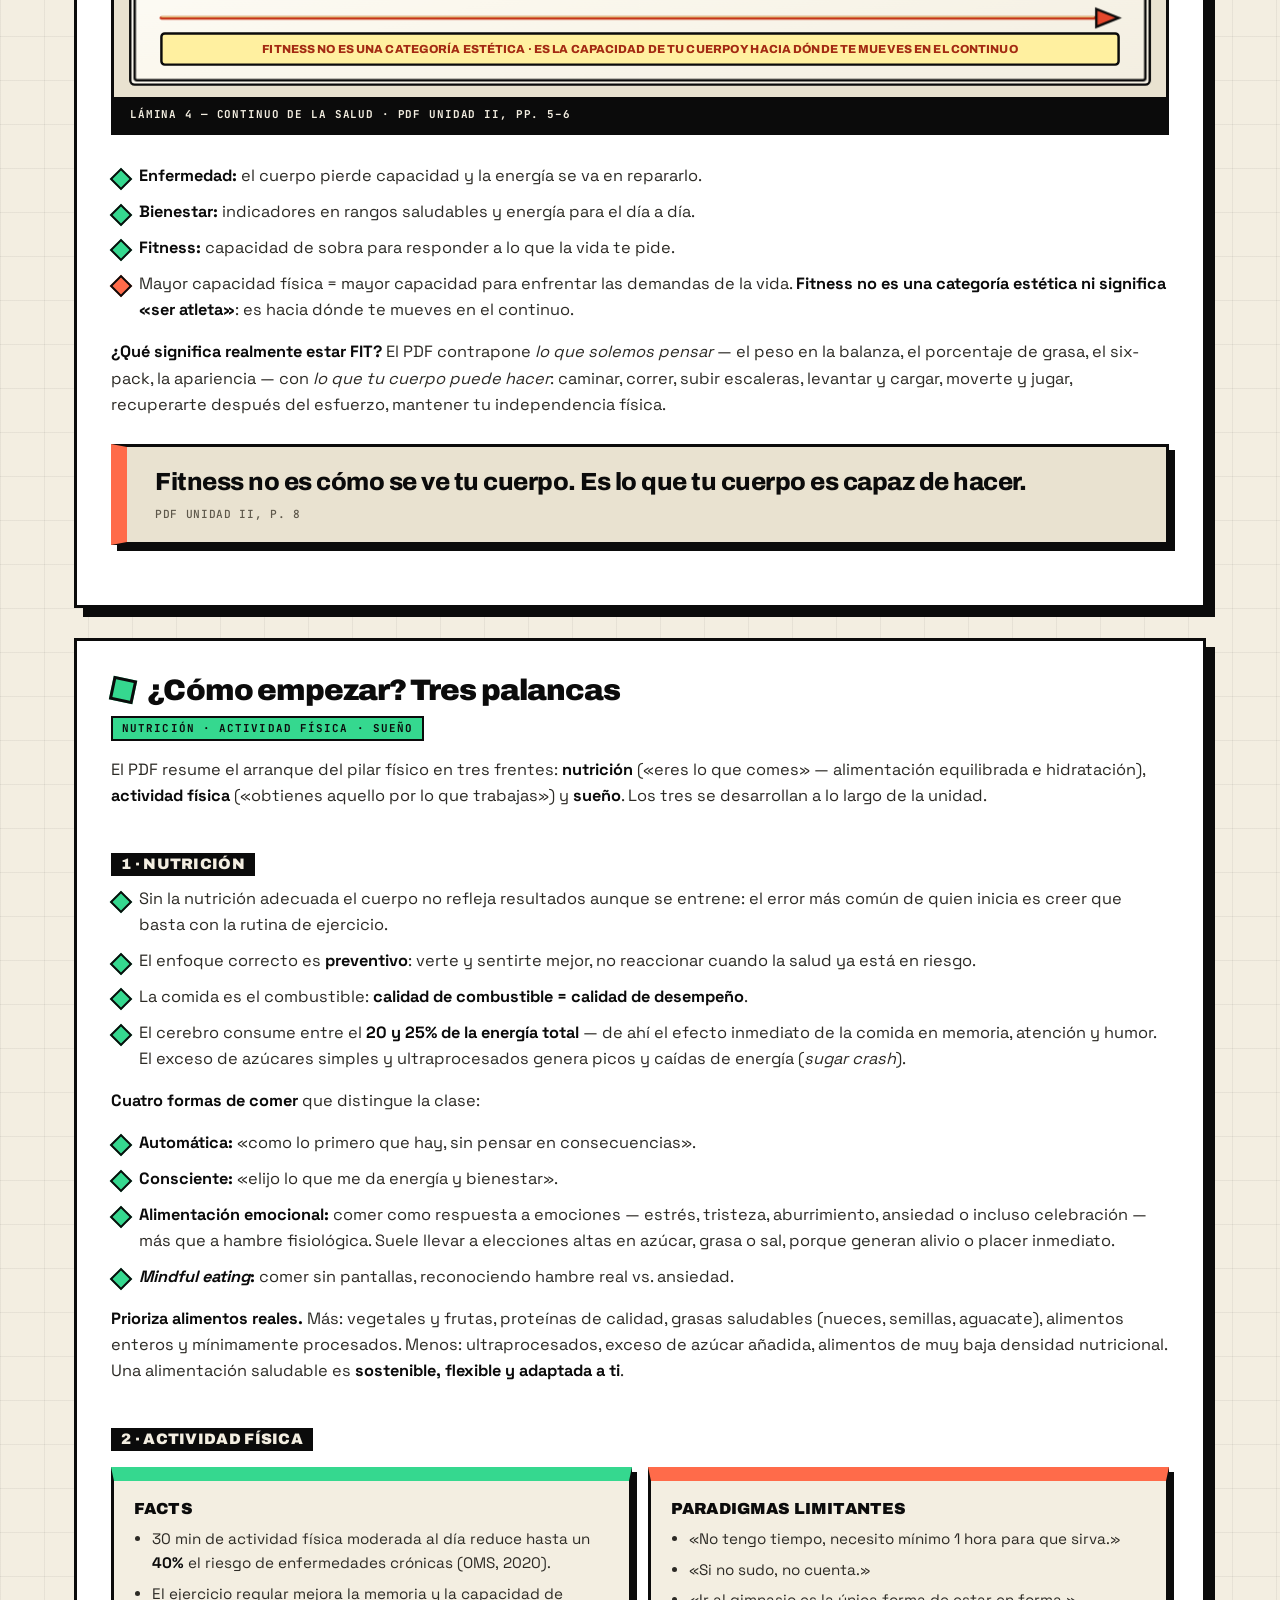
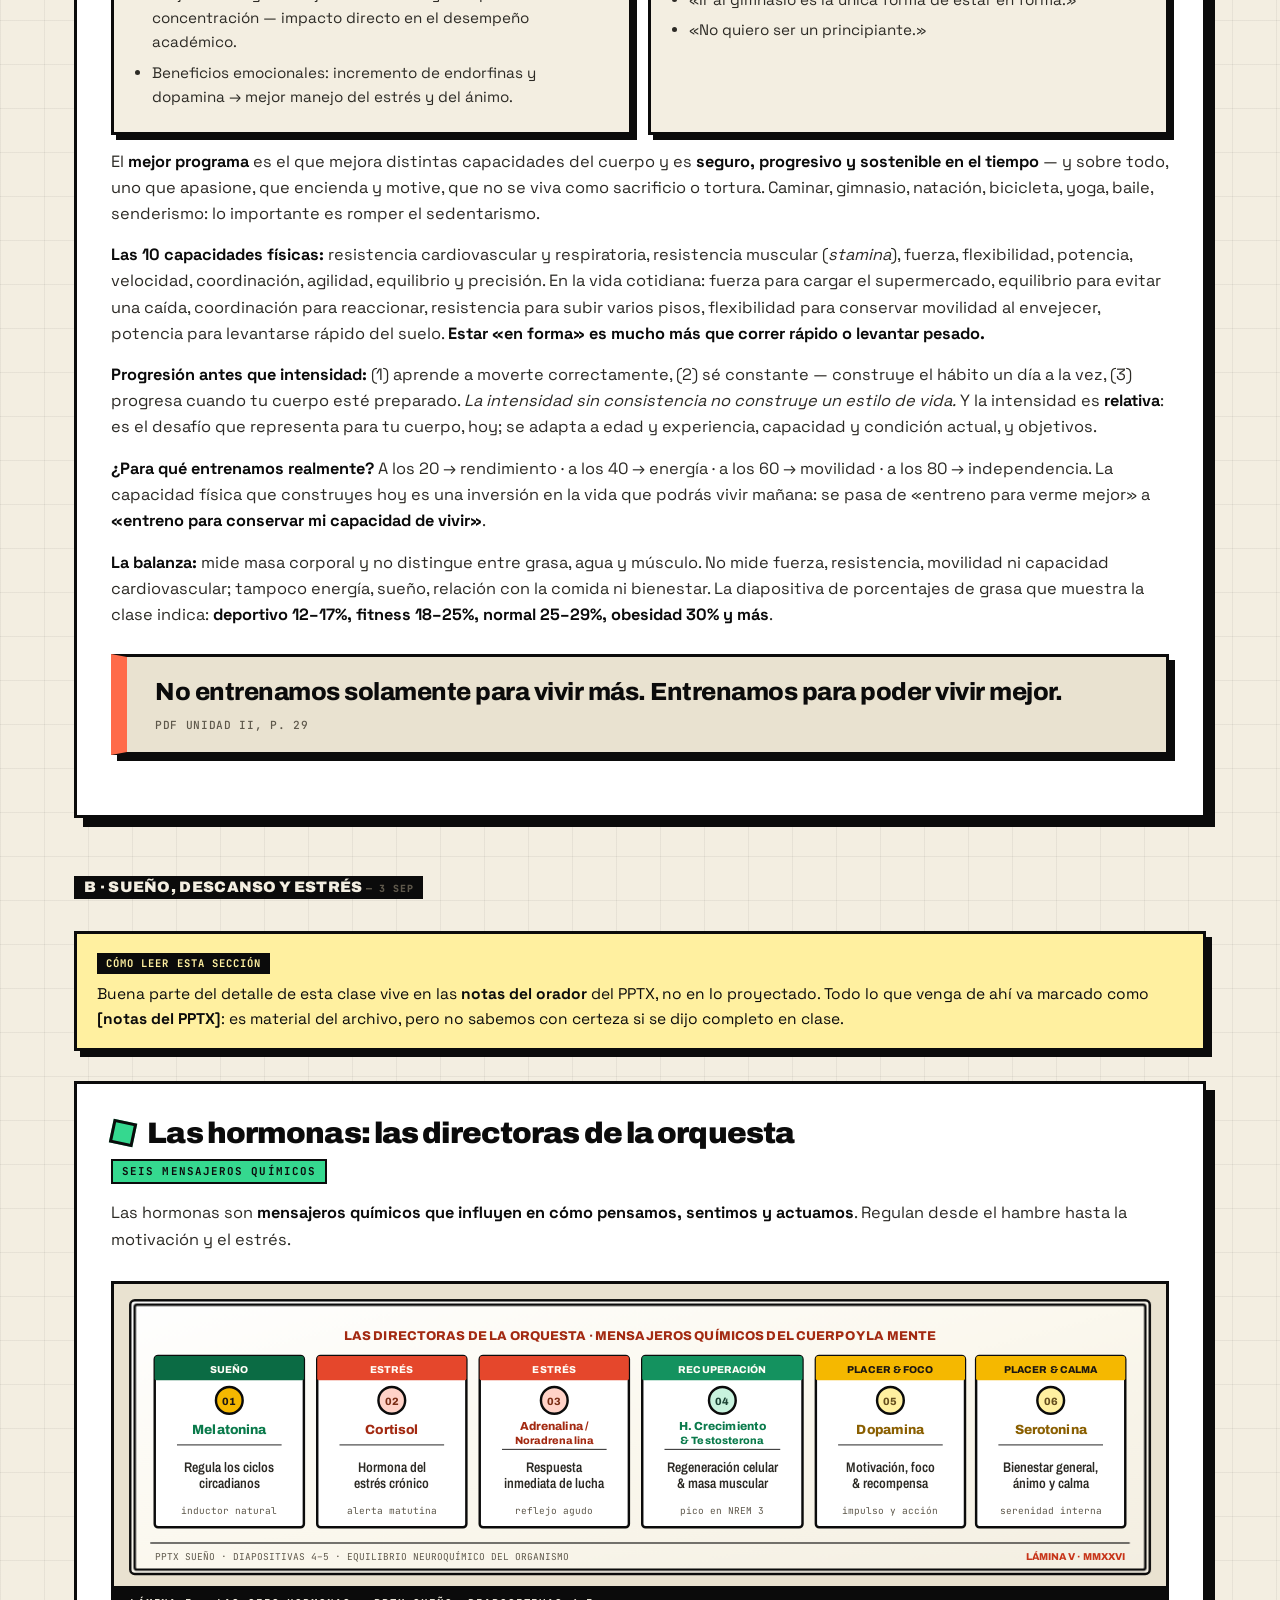
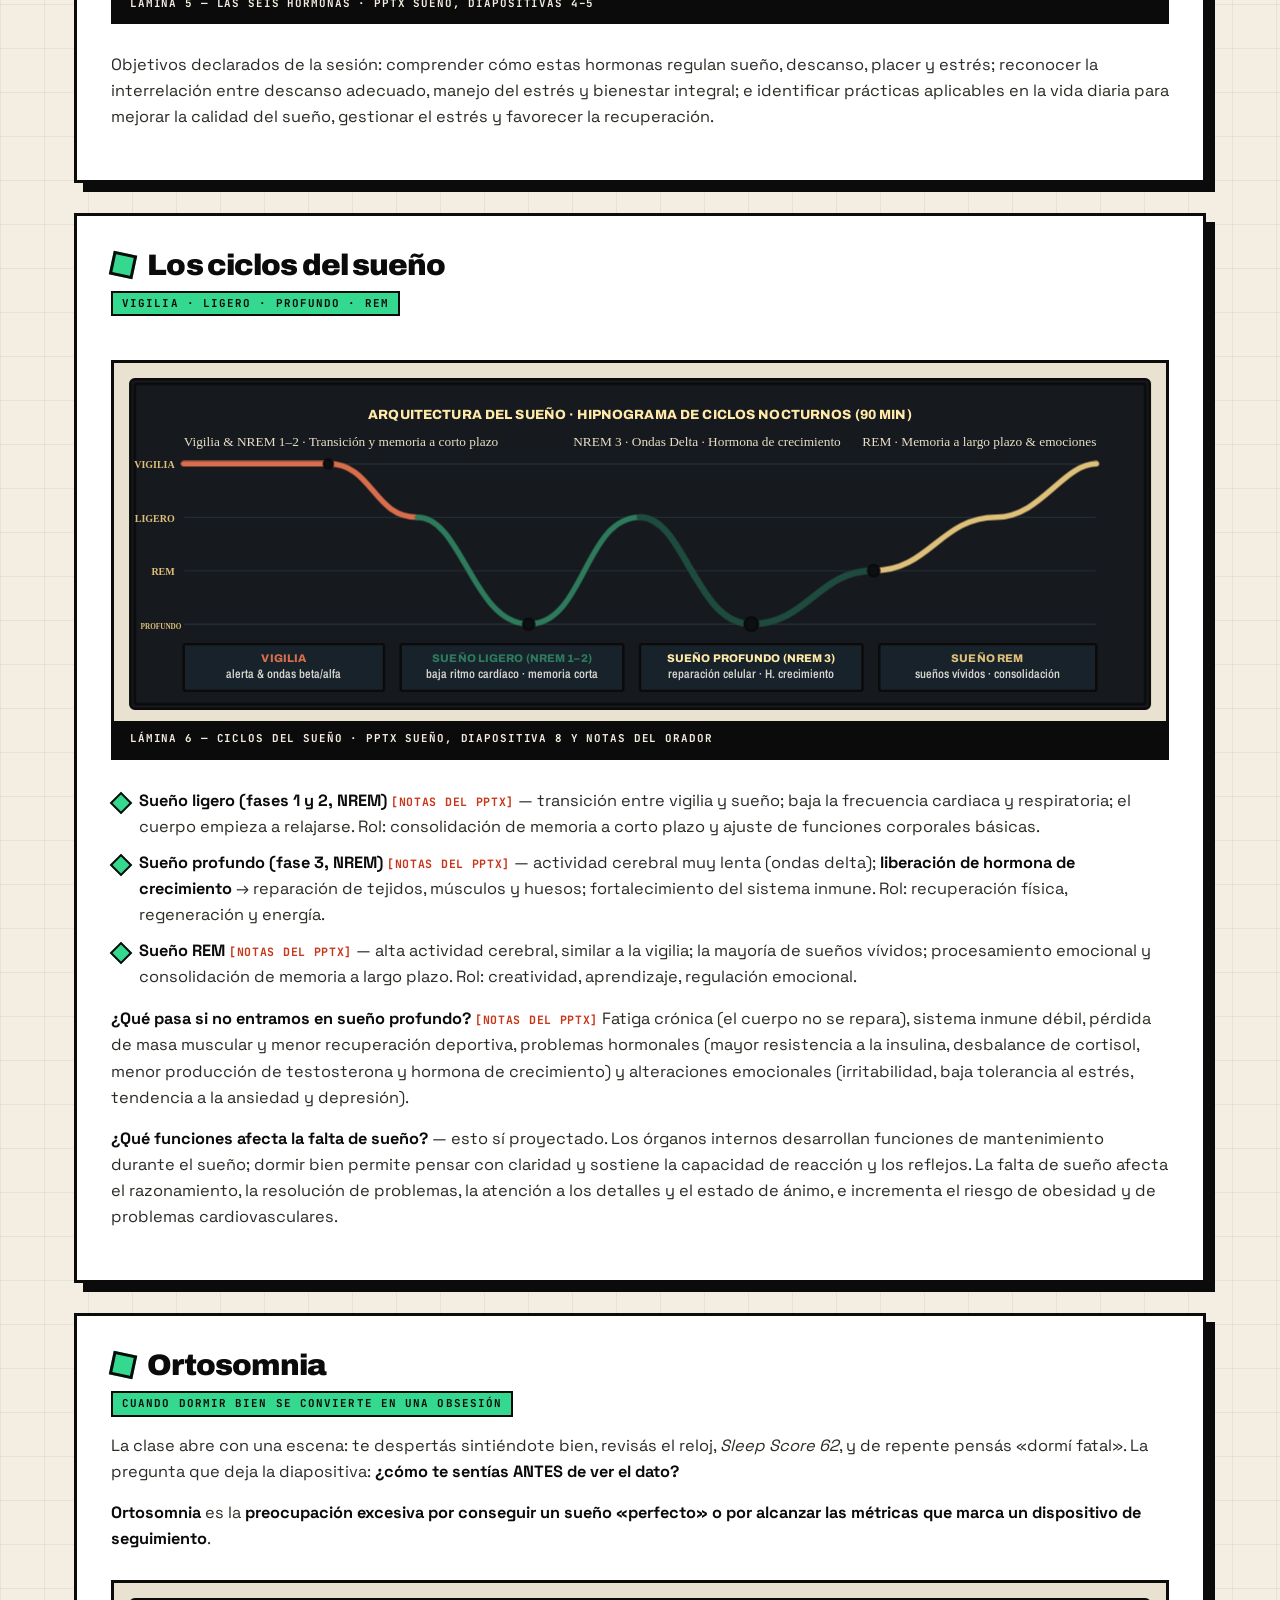
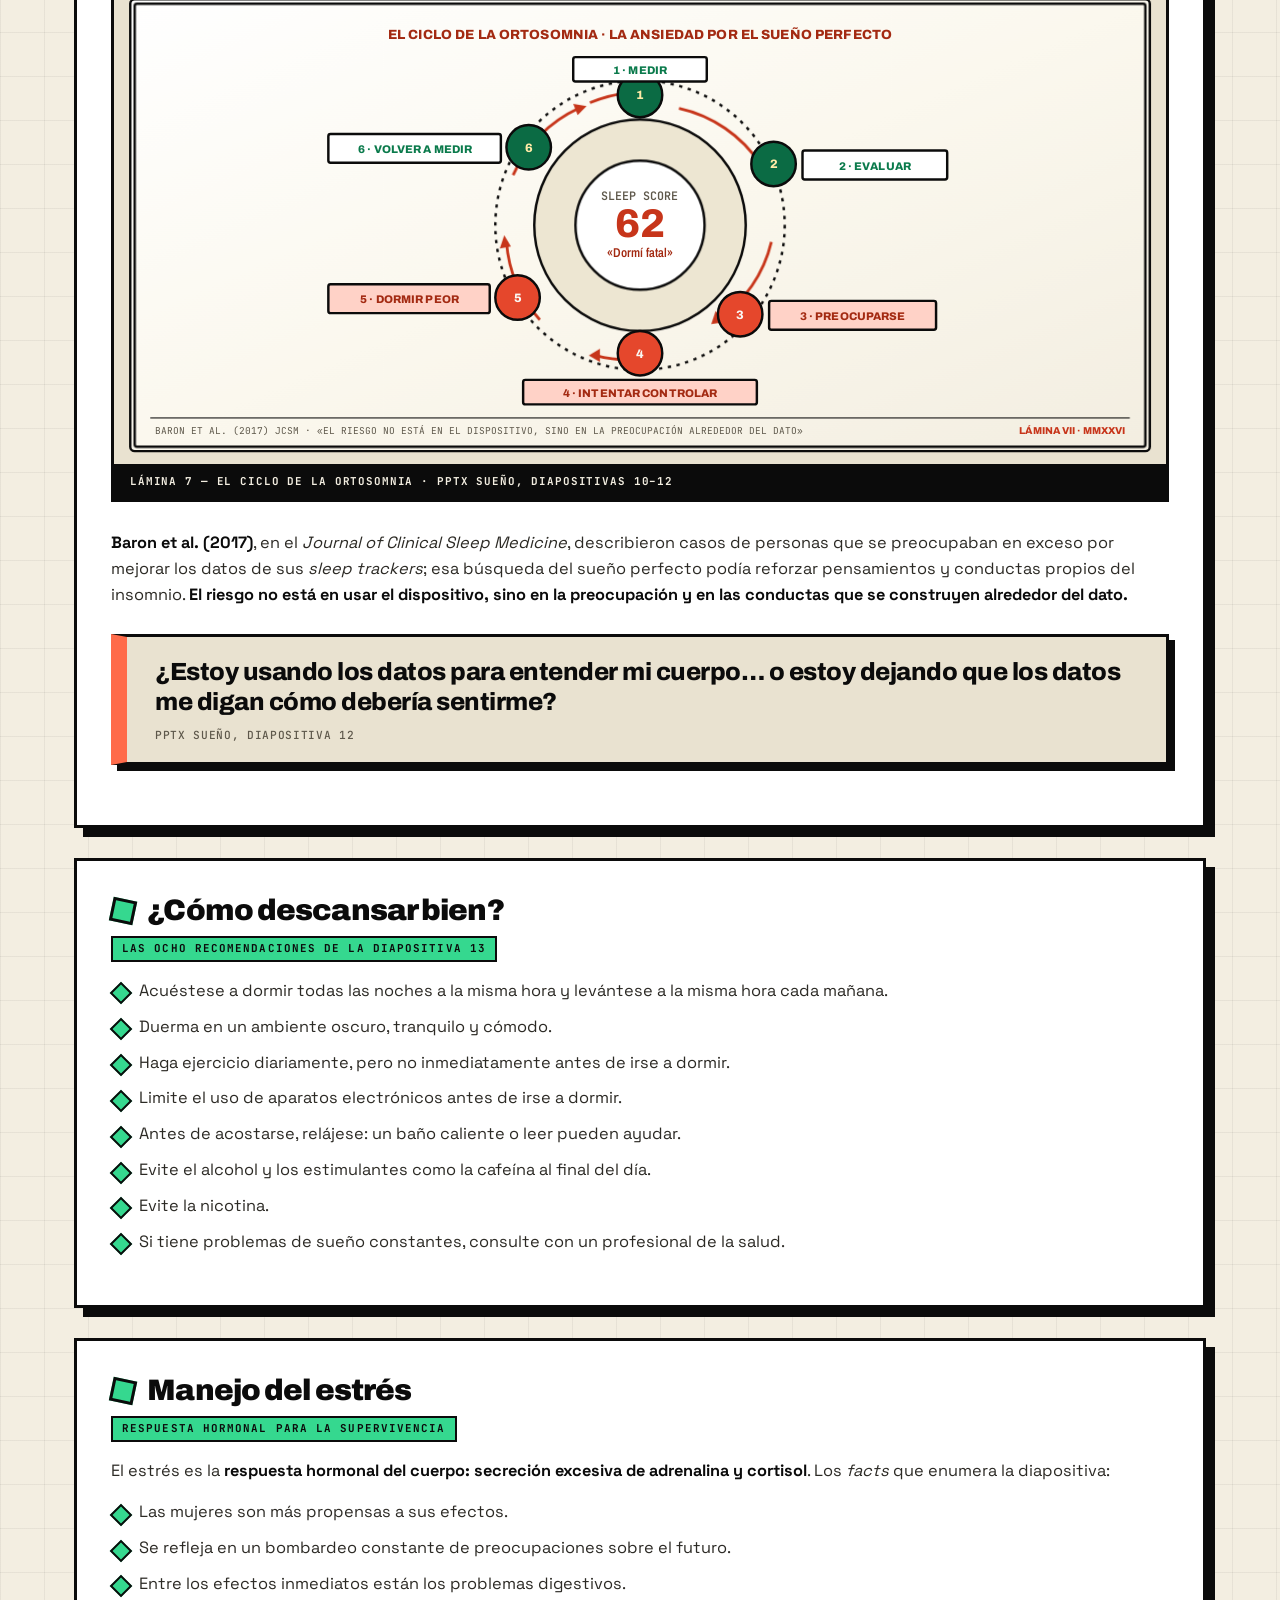
==== commit 6c2dec99: "feat(design): rediseño completo Bento Brutal con motion design - Sistema de diseño compartido en too" ====
--- a/docs/repaso-control-1/index.html
+++ b/docs/repaso-control-1/index.html
@@ -14,669 +14,465 @@
 <meta name="viewport" content="width=device-width, initial-scale=1.0">
 <title>Repaso — Control 1 · Pilares del Bienestar</title>
 <style>
-  @import url('https://fonts.googleapis.com/css2?family=Cinzel:wght@500;600;700;800;900&family=Cinzel+Decorative:wght@700&family=Cormorant+Garamond:ital,wght@0,400;0,600;0,700;1,400&family=Instrument+Serif:ital@0;1&family=Work+Sans:wght@400;500;600;700&family=IBM+Plex+Mono:wght@400;500;600;700&display=swap');
-  :root{
-    --bg:#F5F5F3; --bg-elev:#ECECE8; --bg-elev2:#E2E2DC; --border:#D3D3CC; --border-soft:#DEDED8;
-    --text:#15181A; --text-dim:#43494A; --text-faint:#5F655F;
-    --pine:#1F4B3F; --moss:#2E7A5C; --clay:#A54A2A; --sage:#6E8B78;
-    --success:#1F4B3F; --danger:#B23347;
-  }
-  *{box-sizing:border-box;}
-  html{-webkit-text-size-adjust:100%; scroll-behavior:smooth;}
-  html,body{margin:0;padding:0;}
-  body{
-    background:var(--bg); color:var(--text);
-    font-family:'Work Sans',system-ui,sans-serif; line-height:1.62;
-    background-image: radial-gradient(var(--border-soft) 1.2px, transparent 1.2px);
-    background-size:26px 26px; background-position:-13px -13px;
-  }
-  ::selection{ background:var(--pine); color:#F5F5F3; }
-  a{ color:var(--moss); }
-  .wrap{ max-width:940px; margin:0 auto; padding:0 20px; }
-  .mono{ font-family:'IBM Plex Mono',ui-monospace,monospace; }
-  h1,h2,h3{ font-family:'Instrument Serif',Georgia,serif; font-weight:400; line-height:1.15; margin:0; }
-  h1{ font-size:clamp(2rem,5.6vw,3.2rem); letter-spacing:-.01em; }
-  h2{ font-size:clamp(1.55rem,4vw,2.25rem); }
-  h3{ font-size:clamp(1.12rem,2.6vw,1.42rem); }
-  h4.sec{ font-family:'Work Sans',sans-serif; font-size:.95rem; color:var(--clay);
-    margin:24px 0 8px; font-weight:600; }
-  p{ margin:0 0 .9em; color:var(--text-dim); }
-  b,strong{ color:var(--text); font-weight:600; }
-
-  header.top{ padding:40px 0 28px; border-bottom:1px solid var(--border); }
-  .plate{ border:1px solid var(--border); background:var(--bg-elev);
-    font-family:'IBM Plex Mono',monospace; font-size:.67rem; color:var(--text-dim);
-    display:grid; grid-template-columns:repeat(auto-fit,minmax(146px,1fr)); margin-bottom:24px; }
-  .plate div{ padding:8px 12px; border-right:1px solid var(--border); }
-  .plate div:last-child{ border-right:none; }
-  .plate span{ display:block; color:var(--text-faint); font-size:.59rem; letter-spacing:.08em; text-transform:uppercase; }
-  .plate b{ color:var(--pine); font-weight:600; }
-  header.top h1 em{ color:var(--pine); font-style:italic; }
-  .lede{ font-size:1.04rem; max-width:64ch; margin-top:14px; }
-
-  .aviso{ border:1px solid var(--danger); border-left-width:4px; background:var(--bg-elev);
-    padding:15px 18px; margin:24px 0 0; }
-  .aviso .tag{ font-family:'IBM Plex Mono',monospace; font-size:.61rem; letter-spacing:.1em;
-    text-transform:uppercase; color:var(--danger); display:block; margin-bottom:6px; }
-  .aviso p{ margin:0; font-size:.91rem; }
-  .aviso p + p{ margin-top:.6em; }
-
-  nav.toc{ position:sticky; top:0; z-index:9; background:var(--bg); border-bottom:1px solid var(--border); }
-  nav.toc ul{ list-style:none; display:flex; gap:2px; margin:0 auto; padding:0 20px; overflow-x:auto; max-width:940px; }
-  nav.toc a{ display:block; padding:11px 12px; font-family:'IBM Plex Mono',monospace; font-size:.67rem;
-    letter-spacing:.05em; text-transform:uppercase; color:var(--text-faint); text-decoration:none;
-    white-space:nowrap; border-bottom:2px solid transparent; }
-  nav.toc a:hover{ color:var(--pine); border-bottom-color:var(--border); }
-
-  section.unit{ padding:48px 0 8px; border-top:1px solid var(--border); margin-top:34px; }
-  section.unit:first-of-type{ border-top:none; margin-top:0; }
-  .unit-head{ display:flex; gap:14px; align-items:baseline; flex-wrap:wrap; }
-  .unit-num{ font-family:'IBM Plex Mono',monospace; font-size:.71rem; letter-spacing:.14em; color:var(--clay);
-    border:1px solid var(--border); background:var(--bg-elev); padding:4px 9px; }
-  .unit-dates{ font-family:'IBM Plex Mono',monospace; font-size:.7rem; color:var(--text-faint); margin-top:8px; }
-  .fuente{ font-family:'IBM Plex Mono',monospace; font-size:.67rem; color:var(--text-faint);
-    border-left:2px solid var(--border); padding-left:10px; margin:12px 0 24px; }
-
-  .block{ margin:32px 0; }
-  .block > h3{ color:var(--pine); margin-bottom:4px; }
-  .block .sub{ font-family:'IBM Plex Mono',monospace; font-size:.65rem; letter-spacing:.08em;
-    text-transform:uppercase; color:var(--text-faint); margin-bottom:12px; }
-
-  ul.clean{ margin:0 0 1em; padding-left:0; list-style:none; }
-  ul.clean li{ position:relative; padding-left:20px; margin-bottom:.5em; color:var(--text-dim); }
-  ul.clean li::before{ content:""; position:absolute; left:2px; top:.62em; width:7px; height:7px; background:var(--pine); }
-  ul.clean li.clay::before{ background:var(--clay); }
-
-  .two{ display:grid; grid-template-columns:1fr 1fr; border:1px solid var(--border); background:var(--bg-elev); }
-  .two > div{ padding:16px 18px; border-right:1px solid var(--border); border-bottom:1px solid var(--border); }
-  .two > div:nth-child(2n){ border-right:none; }
-  .two > div:nth-last-child(-n+2){ border-bottom:none; }
-  .two h4{ margin:0 0 8px; font-family:'IBM Plex Mono',monospace; font-size:.65rem; letter-spacing:.1em;
-    text-transform:uppercase; color:var(--clay); font-weight:600; }
-  .two ul{ margin:0; padding-left:16px; }
-  .two li{ color:var(--text-dim); font-size:.92rem; margin-bottom:.35em; }
-  .two .resp{ margin:10px 0 0; color:var(--pine); font-weight:600; font-size:.92rem; }
-  @media (max-width:640px){
-    .two{ grid-template-columns:1fr; }
-    .two > div{ border-right:none; }
-    .two > div:last-child{ border-bottom:none; }
-    .two > div:nth-last-child(2){ border-bottom:1px solid var(--border); }
-  }
-
-  .note{ border:1px solid var(--border); border-left:3px solid var(--clay); background:var(--bg-elev);
-    padding:13px 16px; margin:18px 0; font-size:.91rem; }
-  .note .tag{ font-family:'IBM Plex Mono',monospace; font-size:.6rem; letter-spacing:.1em;
-    text-transform:uppercase; color:var(--clay); display:block; margin-bottom:5px; }
-  .note p{ margin:0; }
-  .note.gap{ border-left-color:var(--danger); }
-  .note.gap .tag{ color:var(--danger); }
-  .tagline{ font-family:'IBM Plex Mono',monospace; font-size:.61rem; color:var(--clay); }
-
-  blockquote{ margin:22px 0; padding:0 0 0 20px; border-left:3px solid var(--pine);
-    font-family:'Instrument Serif',Georgia,serif; font-size:1.28rem; line-height:1.35;
-    color:var(--text); font-style:italic; }
-  blockquote cite{ display:block; font-family:'IBM Plex Mono',monospace; font-size:.63rem;
-    font-style:normal; color:var(--text-faint); margin-top:9px; letter-spacing:.06em; }
-
-  figure.diag{ margin:26px 0; border:1px solid var(--border); background:var(--bg-elev); padding:16px 14px 10px; }
-  figure.diag .scroller{ overflow-x:auto; }
-  figure.diag svg{ display:block; width:100%; height:auto; }
-  figure.diag figcaption{ font-family:'IBM Plex Mono',monospace; font-size:.62rem; color:var(--text-faint);
-    letter-spacing:.06em; margin-top:10px; text-transform:uppercase; border-top:1px solid var(--border);
-    padding-top:8px; }
-
-  dl.glos{ margin:0; border-top:1px solid var(--border); }
-  dl.glos > div{ display:grid; grid-template-columns:196px 1fr; border-bottom:1px solid var(--border); }
-  dl.glos dt{ padding:13px 14px 13px 0; font-weight:600; color:var(--pine); font-size:.94rem; }
-  dl.glos dd{ margin:0; padding:13px 0 13px 14px; border-left:1px solid var(--border);
-    color:var(--text-dim); font-size:.92rem; }
-  @media (max-width:640px){
-    dl.glos > div{ grid-template-columns:1fr; }
-    dl.glos dt{ padding-bottom:2px; }
-    dl.glos dd{ border-left:none; padding:0 0 13px; }
-  }
-
-  .quizhead{ display:flex; justify-content:space-between; align-items:baseline; gap:12px; flex-wrap:wrap;
-    border-bottom:1px solid var(--border); padding-bottom:8px; margin-bottom:4px; }
-  .score{ font-family:'IBM Plex Mono',monospace; font-size:.67rem; color:var(--text-faint); }
-  .q{ border-bottom:1px solid var(--border); padding:22px 0; }
-  .q .qn{ font-family:'IBM Plex Mono',monospace; font-size:.63rem; letter-spacing:.1em; color:var(--clay);
-    display:block; margin-bottom:6px; }
-  .q .qt{ font-weight:600; color:var(--text); margin:0 0 14px; font-size:1.01rem; }
-  .opts{ display:flex; flex-direction:column; gap:7px; }
-  .opt{ text-align:left; font:inherit; font-size:.93rem; color:var(--text-dim); cursor:pointer;
-    background:var(--bg-elev); border:1px solid var(--border); padding:11px 14px; display:flex; gap:11px;
-    align-items:flex-start; line-height:1.45; }
-  .opt:hover:not(:disabled){ background:var(--bg-elev2); border-color:var(--text-faint); }
-  .opt:disabled{ cursor:default; }
-  .opt .k{ font-family:'IBM Plex Mono',monospace; font-size:.72rem; color:var(--text-faint); padding-top:2px; }
-  .opt.good{ border-color:var(--success); border-left-width:4px; background:#E6EDE9; color:var(--text); }
-  .opt.good .k{ color:var(--success); }
-  .opt.bad{ border-color:var(--danger); border-left-width:4px; background:#F2E4E6; color:var(--text); }
-  .opt.bad .k{ color:var(--danger); }
-  .fb{ margin-top:13px; border-left:3px solid var(--pine); background:var(--bg-elev); padding:12px 15px; font-size:.91rem; }
-  .fb .verdict{ font-family:'IBM Plex Mono',monospace; font-size:.65rem; letter-spacing:.1em;
-    text-transform:uppercase; display:block; margin-bottom:6px; color:var(--success); }
-  .fb.no{ border-left-color:var(--danger); }
-  .fb.no .verdict{ color:var(--danger); }
-  .fb p{ margin:0 0 .55em; }
-  .fb p:last-child{ margin-bottom:0; }
-  .fb .src{ font-family:'IBM Plex Mono',monospace; font-size:.62rem; color:var(--text-faint); letter-spacing:.04em; }
-
-  .pager{ display:flex; gap:10px; flex-wrap:wrap; margin:34px 0 0; }
-  .pager a{ font-family:'IBM Plex Mono',monospace; font-size:.68rem; letter-spacing:.06em; text-decoration:none;
-    color:var(--pine); border:1px solid var(--border); background:var(--bg-elev); padding:9px 13px; }
-  .pager a:hover{ background:var(--bg-elev2); }
-
-  footer{ border-top:1px solid var(--border); margin-top:48px; padding:26px 0 56px;
-    font-family:'IBM Plex Mono',monospace; font-size:.67rem; color:var(--text-faint); }
-  footer p{ color:var(--text-faint); font-size:.67rem; margin:0 0 .5em; }
-
-  /* Classical Greek Design System additions */
-
-  :root{
-    --marble:#FAF8F5; --marble-elev:#F2EDE4; --marble-elev2:#E8DFC8;
-    --border:#D8CEBA; --border-soft:#EAE2D2;
-    --text:#1B1713; --text-dim:#3D4244; --text-faint:#5F655F;
-    --pine:#1B4234; --pine-deep:#0F281E; --pine-light:#2D5E4A;
-    --moss:#2E7A5C; --clay:#A84E32; --clay-deep:#7A2D15;
-    --gold-doric:#9E7B35; --gold-light:#D4AF37;
-    --success:#1B4234; --danger:#B23347;
-  }
-
-  h1,h2,h3{ font-family:'Cinzel',serif; font-weight:700; letter-spacing:0.02em; }
-  .cinzel{ font-family:'Cinzel',serif; }
-  .cormorant{ font-family:'Cormorant Garamond',Georgia,serif; }
-
-  /* Greek Key Meander Ribbon */
-  .greek-frieze{
-    height: 14px; width: 100%;
-    background-image: url("data:image/svg+xml,%3Csvg xmlns='http://www.w3.org/2000/svg' width='28' height='14' viewBox='0 0 28 14'%3E%3Cpath d='M0 13h20V3H8v5h6v2H6V1h16v12h6' fill='none' stroke='%23A84E32' stroke-width='1.2' stroke-linecap='square'/%3E%3C/svg%3E");
-    background-repeat: repeat-x;
-    opacity: 0.85;
-    margin: 22px 0;
-  }
-  .greek-frieze.subtle{
-    opacity: 0.45;
-    background-image: url("data:image/svg+xml,%3Csvg xmlns='http://www.w3.org/2000/svg' width='28' height='14' viewBox='0 0 28 14'%3E%3Cpath d='M0 13h20V3H8v5h6v2H6V1h16v12h6' fill='none' stroke='%235F655F' stroke-width='1' stroke-linecap='square'/%3E%3C/svg%3E");
-  }
-
-  /* Classical Stele Plaque & Badges */
-  .plate{
-    border: 1.5px solid var(--border);
-    background: var(--marble-elev);
-    box-shadow: 0 3px 12px rgba(27,23,19,0.06);
-  }
-  .plate b{ color: var(--pine); font-family:'Cinzel',serif; }
-  .aviso{
-    border: 1.5px solid var(--clay);
-    border-left: 5px solid var(--clay);
-    background: var(--marble-elev);
-    box-shadow: 0 3px 10px rgba(168,78,50,0.08);
-  }
-  .aviso .tag{ color: var(--clay-deep); font-family:'Cinzel',serif; font-weight:700; }
-
-  /* Enhanced Monumental Figure Diag Container */
-  figure.diag{
-    margin: 32px 0;
-    border: 1.5px solid var(--border);
-    background: var(--marble-elev);
-    padding: 18px 16px 14px;
-    box-shadow: 0 4px 18px rgba(27,23,19,0.07);
-    border-radius: 4px;
-  }
-  figure.diag figcaption{
-    font-family:'Cinzel',serif; font-size:0.75rem; font-weight:700;
-    letter-spacing:0.06em; color:var(--clay-deep); margin-top:14px;
-    border-top:1.5px solid var(--border); padding-top:10px;
-  }
-
-  /* Navigation Bar Upgrades */
-  nav.toc{
-    background: var(--marble);
-    border-bottom: 2px solid var(--border);
-    box-shadow: 0 2px 8px rgba(27,23,19,0.05);
-  }
-  nav.toc a{
-    font-family:'Cinzel',serif; font-size:0.72rem; font-weight:700;
-    letter-spacing:0.06em; color:var(--text-dim);
-  }
-  nav.toc a:hover{
-    color: var(--clay-deep);
-    border-bottom-color: var(--clay);
-  }
-  nav.toc a.nav-temple{
-    color: var(--pine);
-    border-right: 1px solid var(--border);
-    padding-right: 16px;
-    margin-right: 6px;
-  }
-  nav.toc a.nav-highlight{
-    color: var(--clay-deep);
-    font-weight: 800;
-  }
-
-
-  /* ==================== COMPLETE CLASSICAL GREEK DARK MODE ==================== */
-  :root {
-    --svg-bg-start: #FCFAF7;
-    --svg-bg-mid: #F5F0E6;
-    --svg-bg-end: #EAE1D0;
-    --svg-card-start: #FFFFFF;
-    --svg-card-mid: #FBF8F2;
-    --svg-card-end: #EFE8DA;
-    --svg-card-edge: #E2D8C6;
-    --svg-ped-start: #EDE7DA;
-    --svg-ped-mid: #DCD2C0;
-    --svg-ped-end: #C2B59F;
-    --svg-clay-bg-start: #FAF1ED;
-    --svg-clay-bg-end: #EED8CF;
-    --svg-pine-bg-start: #F0F6F3;
-    --svg-pine-bg-end: #D6E6DE;
-    --svg-gold-bg-start: #FFFDF7;
-    --svg-gold-bg-end: #F7EED8;
-    --svg-shaft-edge: #C2B7A2;
-    --svg-shaft-light: #EAE3D4;
-    --svg-shaft-peak: #FAF7F2;
-    --svg-shaft-mid: #DDD3BF;
-    --svg-shaft-dark: #AEA18A;
-    --svg-greca: #A84E32;
-  }
-
-  [data-theme="dark"] {
-    --bg: #110F0D;
-    --bg-elev: #1A1714;
-    --bg-elev2: #24201B;
-    --border: #3D352B;
-    --border-soft: #2B251E;
-    --text: #F5EFE6;
-    --text-dim: #C9BFB0;
-    --text-faint: #948A7A;
-    --pine: #4E9B79;
-    --pine-deep: #163628;
-    --pine-light: #64B28E;
-    --moss: #4E9B79;
-    --clay: #E07A5F;
-    --clay-deep: #F2957B;
-    --clay-pale: #2C1812;
-    --gold: #DFC07A;
-    --gold-doric: #DFC07A;
-    --gold-light: #FFEAA7;
-    --gold-deep: #C5A059;
-    --marble: #191613;
-    --marble-elev: #211D18;
-    --marble-elev2: #2A2520;
-    --success: #4E9B79;
-    --danger: #E26D7D;
-
-    --svg-bg-start: #161310;
-    --svg-bg-mid: #1C1814;
-    --svg-bg-end: #221D18;
-    --svg-card-start: #241F1A;
-    --svg-card-mid: #201B16;
-    --svg-card-end: #1B1713;
-    --svg-card-edge: #332B22;
-    --svg-ped-start: #2D261F;
-    --svg-ped-mid: #383027;
-    --svg-ped-end: #443B30;
-    --svg-clay-bg-start: #2C1812;
-    --svg-clay-bg-end: #3A2018;
-    --svg-pine-bg-start: #13241C;
-    --svg-pine-bg-end: #1A3328;
-    --svg-gold-bg-start: #2C2516;
-    --svg-gold-bg-end: #38301C;
-    --svg-shaft-edge: #1C1814;
-    --svg-shaft-light: #332C24;
-    --svg-shaft-peak: #473E34;
-    --svg-shaft-mid: #2A241E;
-    --svg-shaft-dark: #161310;
-    --svg-greca: #E07A5F;
-  }
-
-  [data-theme="dark"] body {
-    background-color: var(--bg);
-    color: var(--text);
-    background-image: 
-      radial-gradient(var(--border) 1.2px, transparent 1.2px),
-      linear-gradient(to right, rgba(224, 122, 95, 0.03) 1px, transparent 1px);
-  }
-
-  [data-theme="dark"] ::selection {
-    background: var(--gold);
-    color: #110F0D;
-  }
-
-  [data-theme="dark"] a {
-    color: var(--gold);
-    border-bottom-color: var(--border);
-  }
-  [data-theme="dark"] a:hover {
-    color: var(--gold-light);
-    border-bottom-color: var(--gold-light);
-  }
-
-  [data-theme="dark"] .plate {
-    background: var(--marble-elev);
-    border-color: var(--border);
-    box-shadow: 0 4px 18px rgba(0,0,0,0.35);
-  }
-  [data-theme="dark"] .plate div {
-    border-right-color: var(--border);
-  }
-  [data-theme="dark"] .plate span {
-    color: var(--text-faint);
-  }
-  [data-theme="dark"] .plate b {
-    color: var(--gold-light);
-  }
-
-  [data-theme="dark"] .aviso {
-    background: rgba(224, 122, 95, 0.09);
-    border-color: var(--clay);
-    border-left-color: var(--clay);
-  }
-  [data-theme="dark"] .aviso .tag {
-    color: var(--clay-deep);
-  }
-
-  [data-theme="dark"] nav.toc {
-    background: var(--marble);
-    border-bottom-color: var(--border);
-    box-shadow: 0 4px 14px rgba(0,0,0,0.4);
-  }
-  [data-theme="dark"] nav.toc a {
-    color: var(--text-dim);
-  }
-  [data-theme="dark"] nav.toc a:hover {
-    color: var(--gold-light);
-    border-bottom-color: var(--gold);
-  }
-  [data-theme="dark"] nav.toc a.nav-temple {
-    color: var(--gold);
-    border-right-color: var(--border);
-  }
-  [data-theme="dark"] nav.toc a.nav-highlight {
-    color: var(--clay-deep);
-  }
-
-  [data-theme="dark"] section.unit {
-    border-top-color: var(--border);
-  }
-  [data-theme="dark"] .unit-num {
-    background: var(--marble-elev);
-    border-color: var(--border);
-    color: var(--clay-deep);
-  }
-  [data-theme="dark"] .fuente {
-    border-left-color: var(--border);
-    color: var(--text-faint);
-  }
-
-  [data-theme="dark"] .two {
-    background: var(--marble-elev);
-    border-color: var(--border);
-  }
-  [data-theme="dark"] .two > div {
-    border-color: var(--border);
-  }
-  [data-theme="dark"] .two h4 {
-    color: var(--clay-deep);
-  }
-  [data-theme="dark"] .two .resp {
-    color: var(--pine);
-  }
-
-  [data-theme="dark"] .note {
-    background: var(--marble-elev);
-    border-color: var(--border);
-    border-left-color: var(--clay);
-  }
-  [data-theme="dark"] .note.gap {
-    border-left-color: var(--danger);
-  }
-  [data-theme="dark"] .note.gap .tag {
-    color: var(--danger);
-  }
-
-  [data-theme="dark"] blockquote {
-    border-left-color: var(--gold);
-    color: var(--text);
-  }
-
-  [data-theme="dark"] figure.diag {
-    background: #171411;
-    border-color: var(--border);
-    box-shadow: 0 6px 24px rgba(0,0,0,0.5);
-  }
-  [data-theme="dark"] figure.diag figcaption {
-    color: var(--gold);
-    border-top-color: var(--border);
-  }
-
-  [data-theme="dark"] dl.glos {
-    border-top-color: var(--border);
-  }
-  [data-theme="dark"] dl.glos > div {
-    border-bottom-color: var(--border);
-  }
-  [data-theme="dark"] dl.glos dt {
-    color: var(--gold-light);
-  }
-
-  [data-theme="dark"] .q-card {
-    background: var(--marble-elev);
-    border-color: var(--border);
-    box-shadow: 0 4px 16px rgba(0,0,0,0.3);
-  }
-  [data-theme="dark"] .opt {
-    background: var(--bg);
-    border-color: var(--border);
-    color: var(--text);
-  }
-  [data-theme="dark"] .opt:hover {
-    background: var(--marble-elev2);
-    border-color: var(--gold);
-  }
-  [data-theme="dark"] .opt.selected {
-    background: rgba(223, 192, 122, 0.12);
-    border-color: var(--gold);
-    color: var(--gold-light);
-  }
-  [data-theme="dark"] .btn-chk {
-    background: linear-gradient(135deg, #DFC07A, #B59345);
-    color: #110F0D;
-    font-weight: 800;
-  }
-  [data-theme="dark"] .fb {
-    background: var(--bg-elev2);
-    border-color: var(--border);
-  }
-  [data-theme="dark"] .fb.ok {
-    border-left-color: var(--pine);
-  }
-  [data-theme="dark"] .fb.ok .verdict {
-    color: var(--pine);
-  }
-  [data-theme="dark"] .fb.no {
-    border-left-color: var(--danger);
-  }
-  [data-theme="dark"] .fb.no .verdict {
-    color: var(--danger);
-  }
-
-  [data-theme="dark"] .p-track {
-    background: var(--border);
-  }
-  [data-theme="dark"] .p-bar {
-    background: var(--gold);
-  }
-
-  [data-theme="dark"] table.vacios {
-    border-color: var(--border);
-  }
-  [data-theme="dark"] table.vacios th {
-    background: var(--marble-elev2);
-    color: var(--gold-light);
-    border-color: var(--border);
-  }
-  [data-theme="dark"] table.vacios td {
-    border-color: var(--border);
-    color: var(--text-dim);
-  }
-  [data-theme="dark"] table.vacios tr:nth-child(even) td {
-    background: rgba(255,255,255,0.02);
-  }
-
-  [data-theme="dark"] footer {
-    border-top-color: var(--border);
-    color: var(--text-faint);
-  }
-
-  /* Portal Index Specific Dark Mode */
-  [data-theme="dark"] .titleblock-stele {
-    background: var(--marble);
-    border-color: var(--border);
-  }
-  [data-theme="dark"] .stele-pediment {
-    background: var(--marble-elev);
-    border-bottom-color: var(--border);
-  }
-  [data-theme="dark"] .spec-stele {
-    background: var(--marble);
-    border-color: var(--border);
-  }
-  [data-theme="dark"] .spec-stele-cornice {
-    background: var(--marble-elev);
-    border-bottom-color: var(--border);
-  }
-  [data-theme="dark"] .spec-stele .status-col {
-    background: var(--marble-elev);
-    border-left-color: var(--border);
-  }
-  [data-theme="dark"] .stamp-greek {
-    background: var(--marble);
-    border-color: var(--border);
-    color: var(--text-faint);
-  }
-  [data-theme="dark"] .stamp-greek.disponible {
-    background: rgba(78, 155, 121, 0.18);
-    border-color: var(--pine);
-    color: var(--pine);
-  }
-
-  [data-theme="dark"] .spec-link {
-    background: var(--marble-elev);
-    border-color: var(--pine);
-    color: var(--pine);
-  }
-  [data-theme="dark"] .spec-link:hover {
-    background: var(--pine);
-    color: #110F0D;
-  }
-  [data-theme="dark"] .spec-link.repaso {
-    border-color: var(--clay);
-    color: var(--clay-deep);
-  }
-  [data-theme="dark"] .spec-link.repaso:hover {
-    background: var(--clay);
-    color: #110F0D;
-  }
-
-  [data-theme="dark"] .control-grand-card {
-    background: linear-gradient(135deg, #1C1814 0%, #15120F 100%);
-    border-color: var(--gold-deep);
-    box-shadow: 0 8px 30px rgba(0,0,0,0.55);
-  }
-  [data-theme="dark"] .control-title {
-    color: var(--gold-light);
-  }
-  [data-theme="dark"] .control-features {
-    background: rgba(22, 19, 16, 0.85);
-    border-color: var(--border);
-  }
-  [data-theme="dark"] .btn-greek-gold {
-    background: linear-gradient(135deg, #DFC07A, #B59345);
-    color: #110F0D;
-    border-color: var(--gold-light);
-  }
-  [data-theme="dark"] .btn-greek-outline {
-    border-color: var(--gold);
-    color: var(--gold-light);
-  }
-  [data-theme="dark"] .btn-greek-outline:hover {
-    background: var(--gold);
-    color: #110F0D;
-  }
-
-  [data-theme="dark"] .study-card {
-    background: var(--marble);
-    border-color: var(--border);
-  }
-  [data-theme="dark"] .study-card:hover {
-    border-color: var(--gold);
-    box-shadow: 0 6px 20px rgba(0,0,0,0.4);
-  }
-  [data-theme="dark"] .study-card h3 {
-    color: var(--gold-light);
-  }
-  [data-theme="dark"] .study-btn {
-    color: var(--gold);
-    border-bottom-color: var(--gold);
-  }
-  [data-theme="dark"] .study-btn:hover {
-    color: var(--clay-deep);
-    border-bottom-color: var(--clay-deep);
-  }
-
-  [data-theme="dark"] .triad-card {
-    background: var(--marble);
-    border-color: var(--border);
-  }
-  [data-theme="dark"] .sello-wrap {
-    background: var(--marble);
-    border-color: var(--border);
-  }
-
-  /* Theme Toggle Button Styling */
-  .theme-toggle-btn {
-    display: inline-flex;
-    align-items: center;
-    gap: 7px;
-    background: var(--marble-elev);
-    border: 1.5px solid var(--border);
-    color: var(--text);
-    font-family: 'Cinzel', serif;
-    font-size: 0.72rem;
-    font-weight: 700;
-    letter-spacing: 0.04em;
-    padding: 6px 14px;
-    border-radius: 20px;
-    cursor: pointer;
-    transition: all 0.2s ease;
-    box-shadow: 0 2px 6px rgba(0,0,0,0.06);
-  }
-  .theme-toggle-btn:hover {
-    border-color: var(--gold);
-    color: var(--gold-deep);
-    transform: translateY(-1px);
-    box-shadow: 0 4px 10px rgba(0,0,0,0.12);
-  }
-  [data-theme="dark"] .theme-toggle-btn {
-    background: var(--marble-elev2);
-    border-color: var(--border);
-    color: var(--gold-light);
-  }
-  [data-theme="dark"] .theme-toggle-btn:hover {
-    border-color: var(--gold-light);
-    color: #FFEAA7;
-  }
-
+/*DESIGN:START*/
+@import url('https://fonts.googleapis.com/css2?family=Archivo:wght@700;800;900&family=Archivo+Narrow:wght@500;600;700&family=Space+Grotesk:wght@400;500;600;700&family=JetBrains+Mono:wght@400;500;700&display=swap');
+
+/* =====================================================================
+   PILARES DEL BIENESTAR — Sistema de diseño "Bento Brutal"
+   Fuente única: tools/design/brutal.css (se inyecta con tools/apply-design.mjs)
+   ===================================================================== */
+
+/* ---------- Tokens ---------- */
+:root{
+  --paper:#F3EEE1; --paper-2:#E9E2D0; --card:#FFFFFF;
+  --ink:#0B0B0B; --ink-2:#2C2A25; --faint:#5E584B; --line:#CFC6AE;
+  --grid:rgba(11,11,11,.055);
+  --c-yellow:#FFD60A; --c-coral:#FF6B4A; --c-blue:#7C9CFF; --c-green:#35D88F; --c-lilac:#C3A6FF;
+  --soft-yellow:#FFF0A0; --soft-coral:#FFD2C7; --soft-green:#C8F3DE; --soft-lilac:#E6DAFF; --soft-blue:#D3DEFF;
+  --on-tile:#0B0B0B;
+  --ease-pop:cubic-bezier(.34,1.56,.64,1);
+  --ease-out:cubic-bezier(.16,1,.3,1);
+  --font-display:'Archivo','Arial Black',system-ui,sans-serif;
+  --font-body:'Space Grotesk',system-ui,sans-serif;
+  --font-mono:'JetBrains Mono',ui-monospace,monospace;
+
+  /* alias heredados (los SVG y el HTML existente los usan) */
+  --bg:var(--paper); --bg-elev:var(--card); --bg-elev2:var(--paper-2);
+  --border:var(--ink); --border-soft:var(--line);
+  --text:var(--ink); --text-dim:var(--ink-2); --text-faint:var(--faint);
+  --pine:#0A7A4B; --moss:#0A7A4B; --clay:#C7351A; --clay-deep:#A32A12; --sage:#4F7A63;
+  --gold:#8A5F00; --gold-doric:#8A5F00; --gold-deep:#8A5F00; --pine-light:#0A7A4B;
+  --success:#0A7A4B; --danger:#C7351A;
+  --marble:var(--card); --marble-elev:var(--card); --marble-elev2:var(--paper-2);
+
+  /* variables de relleno de las láminas SVG (planas, sin degradados) */
+  --svg-bg-start:#FFFFFF; --svg-bg-mid:#FBF8EE; --svg-bg-end:#F3EEE1;
+  --svg-card-start:#FFFFFF; --svg-card-mid:#FFFFFF; --svg-card-end:#FFFFFF; --svg-card-edge:#FFFFFF;
+  --svg-ped-start:#EDE6D2; --svg-ped-mid:#EDE6D2; --svg-ped-end:#EDE6D2;
+  --svg-clay-bg-start:#FFD2C7; --svg-clay-bg-end:#FFD2C7;
+  --svg-pine-bg-start:#C8F3DE; --svg-pine-bg-end:#C8F3DE;
+  --svg-gold-bg-start:#FFF0A0; --svg-gold-bg-end:#FFF0A0;
+  --svg-shaft-edge:#0B0B0B; --svg-shaft-light:#F7F2E4; --svg-shaft-peak:#F7F2E4;
+  --svg-shaft-mid:#F7F2E4; --svg-shaft-dark:#F7F2E4;
+  --svg-greca:#0B0B0B;
+}
+[data-theme="dark"]{
+  --paper:#0E0E0E; --paper-2:#1C1C1A; --card:#171716;
+  --ink:#F3EEE1; --ink-2:#D9D3C3; --faint:#A39D8C; --line:#3A3832;
+  --grid:rgba(243,238,225,.05);
+  --pine:#3FE0A0; --moss:#3FE0A0; --clay:#FF8A70; --clay-deep:#FF8A70; --sage:#7FC4A0;
+  --gold:#FFD60A; --gold-doric:#FFD60A; --gold-deep:#FFD60A; --pine-light:#3FE0A0;
+  --success:#3FE0A0; --danger:#FF8A70;
+  --svg-bg-start:#1B1B1A; --svg-bg-mid:#1B1B1A; --svg-bg-end:#1B1B1A;
+  --svg-card-start:#232321; --svg-card-mid:#232321; --svg-card-end:#232321; --svg-card-edge:#232321;
+  --svg-ped-start:#2B2A27; --svg-ped-mid:#2B2A27; --svg-ped-end:#2B2A27;
+  --svg-clay-bg-start:#4A1F17; --svg-clay-bg-end:#4A1F17;
+  --svg-pine-bg-start:#12392A; --svg-pine-bg-end:#12392A;
+  --svg-gold-bg-start:#4A3D05; --svg-gold-bg-end:#4A3D05;
+  --svg-shaft-edge:#F3EEE1; --svg-shaft-light:#2B2A27; --svg-shaft-peak:#2B2A27;
+  --svg-shaft-mid:#2B2A27; --svg-shaft-dark:#2B2A27;
+  --svg-greca:#F3EEE1;
+}
+
+/* ---------- Base ---------- */
+*{ box-sizing:border-box; }
+html{ -webkit-text-size-adjust:100%; scroll-behavior:smooth; scroll-padding-top:70px; overflow-x:clip; }
+html,body{ margin:0; padding:0; }
+body{
+  background-color:var(--paper); color:var(--ink);
+  font-family:var(--font-body); line-height:1.6; font-size:1.02rem;
+  background-image:linear-gradient(var(--grid) 1px,transparent 1px),linear-gradient(90deg,var(--grid) 1px,transparent 1px);
+  background-size:44px 44px;
+  overflow-x:clip;
+}
+::selection{ background:var(--c-yellow); color:#0B0B0B; }
+a{ color:var(--ink); text-decoration-thickness:3px; text-underline-offset:3px; text-decoration-color:var(--c-coral); }
+a:hover{ background:var(--c-yellow); color:#0B0B0B; text-decoration-color:#0B0B0B; }
+.wrap{ max-width:1180px; margin:0 auto; padding:0 24px; }
+.mono{ font-family:var(--font-mono); }
+h1,h2,h3,h4{ font-family:var(--font-display); font-weight:900; line-height:1; margin:0; letter-spacing:-.02em; color:var(--ink); }
+h1{ font-size:clamp(2.3rem,6.4vw,4.9rem); text-transform:uppercase; letter-spacing:-.045em; line-height:.9; }
+h2{ font-size:clamp(1.9rem,5.2vw,3.4rem); text-transform:uppercase; letter-spacing:-.035em; }
+h3{ font-size:clamp(1.3rem,3vw,1.85rem); letter-spacing:-.03em; line-height:1.05; }
+h4.sec{ font-size:.95rem; text-transform:uppercase; letter-spacing:.02em; margin:28px 0 10px;
+  display:inline-block; background:var(--ink); color:var(--paper); padding:4px 10px; }
+p{ margin:0 0 .95em; color:var(--ink-2); }
+b,strong{ color:var(--ink); font-weight:700; }
+:focus-visible{ outline:4px solid var(--c-blue); outline-offset:3px; }
+
+/* ---------- Barra superior / TOC ---------- */
+.progress{ position:fixed; top:0; left:0; right:0; height:7px; z-index:200; pointer-events:none;
+  background:transparent; }
+.progress i{ display:block; height:100%; width:100%; background:var(--c-coral);
+  transform-origin:0 50%; transform:scaleX(var(--p,0)); border-right:3px solid var(--ink); }
+nav.toc{ position:sticky; top:0; z-index:100; background:var(--paper); border-bottom:3px solid var(--ink);
+  padding-top:7px; }
+nav.toc ul{ list-style:none; display:flex; gap:8px; margin:0 auto; padding:10px 24px; overflow-x:auto;
+  max-width:1180px; align-items:center; scrollbar-width:none; }
+nav.toc ul::-webkit-scrollbar{ display:none; }
+nav.toc li{ flex:0 0 auto; }
+nav.toc li:last-child{ margin-left:auto; }
+nav.toc a{ display:block; padding:7px 12px; font-family:var(--font-mono); font-size:.72rem; font-weight:700;
+  letter-spacing:.04em; text-transform:uppercase; text-decoration:none; color:var(--ink);
+  border:3px solid transparent; white-space:nowrap; transition:transform .25s var(--ease-pop), background .15s; }
+nav.toc a:hover{ background:var(--c-yellow); color:#0B0B0B; border-color:var(--ink); transform:translateY(-3px) rotate(-1.5deg); }
+nav.toc a.on{ background:var(--ink); color:var(--paper); border-color:var(--ink); }
+nav.toc a.nav-temple{ background:var(--ink); color:var(--paper); border-color:var(--ink); }
+nav.toc a.nav-temple:hover{ background:var(--c-yellow); color:#0B0B0B; }
+nav.toc a.nav-highlight{ background:var(--c-coral); color:#0B0B0B; border-color:var(--ink); }
+.theme-toggle-btn{ font-family:var(--font-mono); font-size:.72rem; font-weight:700; text-transform:uppercase;
+  letter-spacing:.04em; cursor:pointer; background:var(--c-yellow); color:#0B0B0B; border:3px solid var(--ink);
+  padding:7px 12px; box-shadow:4px 4px 0 var(--ink); display:inline-flex; gap:8px; align-items:center;
+  transition:transform .2s var(--ease-pop), box-shadow .2s; }
+.theme-toggle-btn:hover{ transform:translate(-2px,-2px) rotate(-2deg); box-shadow:7px 7px 0 var(--ink); }
+.theme-toggle-btn:active{ transform:translate(4px,4px); box-shadow:0 0 0 var(--ink); }
+.theme-toggle-btn #theme-icon{ display:inline-block; transition:transform .5s var(--ease-pop); }
+.theme-toggle-btn:hover #theme-icon{ transform:rotate(180deg) scale(1.2); }
+
+/* ---------- Cinta de advertencia (antes: greca) ---------- */
+.stripe{ height:22px; border:3px solid var(--ink); margin:24px 0;
+  background:repeating-linear-gradient(-45deg,var(--c-yellow) 0 14px,var(--ink) 14px 28px);
+  background-size:40px 40px; animation:stripe-run 1.6s linear infinite; }
+.stripe.subtle{ height:12px; opacity:.9; animation-duration:3s; }
+@keyframes stripe-run{ to{ background-position:40px 0; } }
+
+/* ---------- Cabecera bento ---------- */
+header.top{ display:grid; grid-template-columns:repeat(12,minmax(0,1fr)); gap:18px; padding:28px 0 8px; }
+header.top > *{ min-width:0; }
+header.top > .plate{ grid-column:1/-1; }
+header.top > h1{ grid-column:1/-1; background:var(--c-yellow); color:#0B0B0B; border:3px solid var(--ink);
+  box-shadow:10px 10px 0 var(--ink); padding:clamp(18px,3vw,34px) clamp(18px,3vw,38px); position:relative; overflow:hidden; }
+header.top > h1 em{ font-style:normal; background:#0B0B0B; color:var(--c-yellow); padding:.02em .14em;
+  box-decoration-break:clone; -webkit-box-decoration-break:clone; }
+header.top > .lede{ grid-column:span 5; margin:0; background:var(--card); border:3px solid var(--ink);
+  box-shadow:6px 6px 0 var(--ink); padding:20px 22px; font-size:1.08rem; }
+header.top > .aviso{ grid-column:span 7; margin:0; }
+.lede{ font-size:1.08rem; max-width:64ch; }
+.lede b{ background:var(--c-yellow); color:#0B0B0B; padding:0 .2em; }
+
+.plate{ display:grid; grid-template-columns:repeat(auto-fit,minmax(170px,1fr)); gap:14px; margin:0 0 4px;
+  font-family:var(--font-mono); font-size:.8rem; }
+.plate > div{ border:3px solid var(--ink); box-shadow:5px 5px 0 var(--ink); padding:10px 14px; color:#0B0B0B;
+  font-weight:700; transition:transform .25s var(--ease-pop), box-shadow .25s; }
+.plate > div:nth-child(5n+1){ background:var(--c-green); }
+.plate > div:nth-child(5n+2){ background:var(--c-lilac); }
+.plate > div:nth-child(5n+3){ background:var(--c-blue); }
+.plate > div:nth-child(5n+4){ background:var(--c-coral); }
+.plate > div:nth-child(5n+5){ background:var(--c-yellow); }
+.plate > div:hover{ transform:translate(-3px,-3px) rotate(-1.2deg); box-shadow:9px 9px 0 var(--ink); }
+.plate span{ display:block; font-size:.62rem; letter-spacing:.12em; text-transform:uppercase; font-weight:500; opacity:.8; }
+.plate b{ color:#0B0B0B; font-family:var(--font-display); font-size:1.02rem; font-weight:800; }
+
+.aviso{ background:var(--c-coral); color:#0B0B0B; border:3px solid var(--ink); box-shadow:8px 8px 0 var(--ink);
+  padding:18px 22px; }
+.aviso .tag{ display:inline-block; background:#0B0B0B; color:var(--c-coral); font-family:var(--font-mono);
+  font-weight:700; font-size:.7rem; letter-spacing:.1em; text-transform:uppercase; padding:3px 10px; margin-bottom:10px; }
+.aviso p, .aviso b{ color:#0B0B0B; font-size:.95rem; margin:0; }
+.aviso p + p{ margin-top:.7em; }
+
+/* ---------- Cinta de texto en movimiento ---------- */
+.ticker{ overflow:hidden; background:var(--ink); color:var(--paper); border:3px solid var(--ink);
+  margin:34px -30px; transform:rotate(-1.4deg); padding:10px 0; position:relative; z-index:2; }
+.ticker.alt{ background:var(--c-yellow); color:#0B0B0B; transform:rotate(1.1deg); border-color:var(--ink);
+  box-shadow:0 0 0 3px var(--ink); }
+.ticker-track{ display:flex; width:max-content; animation:tick 28s linear infinite; }
+.ticker.alt .ticker-track{ animation-direction:reverse; animation-duration:36s; }
+.ticker-track span{ font-family:var(--font-display); font-weight:900; font-size:clamp(1.1rem,2.4vw,1.6rem);
+  text-transform:uppercase; letter-spacing:-.01em; white-space:nowrap; padding:0 .9rem; }
+.ticker-track span.dot{ color:var(--c-coral); padding:0; }
+.ticker.alt .ticker-track span.dot{ color:#0B0B0B; }
+@keyframes tick{ to{ transform:translateX(-50%); } }
+.ticker:hover .ticker-track{ animation-play-state:paused; }
+
+/* ---------- Unidades y bloques ---------- */
+section.unit{ --accent:var(--c-yellow); padding:36px 0 8px; margin-top:34px; position:relative; }
+section.unit:nth-of-type(5n+2){ --accent:var(--c-green); }
+section.unit:nth-of-type(5n+3){ --accent:var(--c-lilac); }
+section.unit:nth-of-type(5n+4){ --accent:var(--c-coral); }
+section.unit:nth-of-type(5n+5){ --accent:var(--c-blue); }
+.unit-head{ display:flex; gap:18px; align-items:center; flex-wrap:wrap; margin-bottom:6px; }
+.unit-num{ font-family:var(--font-mono); font-weight:700; font-size:.82rem; letter-spacing:.08em; text-transform:uppercase;
+  background:var(--accent); color:#0B0B0B; border:3px solid var(--ink); padding:7px 14px;
+  box-shadow:5px 5px 0 var(--ink); transform:rotate(-2.5deg); display:inline-block; }
+.unit-dates{ font-family:var(--font-mono); font-size:.8rem; font-weight:500; color:var(--faint); margin:12px 0 4px; }
+.fuente{ font-family:var(--font-mono); font-size:.76rem; color:var(--ink-2); background:var(--card);
+  border:3px solid var(--ink); border-left:14px solid var(--accent); padding:10px 14px; margin:14px 0 26px; }
+
+.block{ margin:30px 0; background:var(--card); border:3px solid var(--ink); box-shadow:9px 9px 0 var(--ink);
+  padding:clamp(18px,3vw,34px); position:relative; }
+.block > h3{ display:flex; align-items:center; gap:12px; margin-bottom:8px; }
+.block > h3::before{ content:""; flex:0 0 auto; width:.62em; height:.62em; background:var(--accent);
+  border:3px solid var(--ink); transform:rotate(12deg); transition:transform .5s var(--ease-pop); }
+.block:hover > h3::before{ transform:rotate(135deg) scale(1.15); }
+.sub{ display:inline-block; font-family:var(--font-mono); font-size:.68rem; font-weight:700; letter-spacing:.1em;
+  text-transform:uppercase; color:var(--ink); background:var(--accent); border:2px solid var(--ink);
+  padding:2px 9px; margin:0 0 16px; }
+.tagline{ font-family:var(--font-mono); font-size:.72rem; font-weight:700; color:var(--clay); text-transform:uppercase; letter-spacing:.06em; }
+.hl{ background:var(--c-yellow); color:#0B0B0B; font-weight:700; padding:0 .25em; }
+
+ul.clean{ margin:0 0 1em; padding:0; list-style:none; }
+ul.clean li{ position:relative; padding-left:28px; margin-bottom:.6em; color:var(--ink-2); }
+ul.clean li::before{ content:""; position:absolute; left:2px; top:.45em; width:12px; height:12px;
+  background:var(--accent); border:2.5px solid var(--ink); transform:rotate(45deg); }
+ul.clean li.clay::before{ background:var(--c-coral); }
+
+/* tiles 2 y 3 columnas */
+.two, .three{ display:grid; gap:16px; margin:6px 0 4px; }
+.two{ grid-template-columns:repeat(2,minmax(0,1fr)); }
+.three{ grid-template-columns:repeat(auto-fit,minmax(230px,1fr)); }
+.two > div, .three > div{ border:3px solid var(--ink); background:var(--paper); padding:20px 20px 16px;
+  border-top-width:14px; box-shadow:5px 5px 0 var(--ink); transition:transform .3s var(--ease-pop), box-shadow .3s; }
+.two > div:nth-child(5n+1), .three > div:nth-child(5n+1){ border-top-color:var(--c-green); }
+.two > div:nth-child(5n+2), .three > div:nth-child(5n+2){ border-top-color:var(--c-coral); }
+.two > div:nth-child(5n+3), .three > div:nth-child(5n+3){ border-top-color:var(--c-blue); }
+.two > div:nth-child(5n+4), .three > div:nth-child(5n+4){ border-top-color:var(--c-yellow); }
+.two > div:nth-child(5n+5), .three > div:nth-child(5n+5){ border-top-color:var(--c-lilac); }
+.two > div:hover, .three > div:hover{ transform:translate(-4px,-4px); box-shadow:10px 10px 0 var(--ink); }
+.two h4, .three h4{ font-size:1rem; text-transform:uppercase; letter-spacing:.01em; margin:0 0 10px; color:var(--ink); }
+.two ul{ margin:0; padding-left:18px; }
+.two li{ color:var(--ink-2); font-size:.95rem; margin-bottom:.4em; }
+.two .resp{ margin:12px 0 0; color:var(--ink); font-weight:700; font-size:.95rem; }
+.three p{ margin:0 0 .5em; font-size:.95rem; }
+.three p:last-child{ margin-bottom:0; }
+.three .lab{ display:inline-block; font-family:var(--font-mono); font-size:.62rem; font-weight:700; letter-spacing:.1em;
+  text-transform:uppercase; background:var(--ink); color:var(--paper); padding:2px 8px; margin-bottom:8px; }
+@media (max-width:700px){ .two{ grid-template-columns:1fr; } }
+
+/* notas */
+.note{ background:var(--soft-yellow); color:#0B0B0B; border:3px solid var(--ink); box-shadow:6px 6px 0 var(--ink);
+  padding:16px 20px; margin:22px 0; font-size:.97rem; }
+.note p, .note b{ color:#0B0B0B; margin:0; }
+.note .tag{ display:inline-block; background:#0B0B0B; color:var(--soft-yellow); font-family:var(--font-mono); font-weight:700;
+  font-size:.66rem; letter-spacing:.1em; text-transform:uppercase; padding:2px 9px; margin-bottom:8px; }
+.note.gap{ background:var(--soft-coral); }
+.note.gap .tag{ color:var(--soft-coral); }
+
+blockquote{ margin:26px 0; padding:20px 24px 20px 28px; border:3px solid var(--ink); border-left:16px solid var(--c-coral);
+  background:var(--paper-2); font-family:var(--font-display); font-weight:800; font-size:clamp(1.15rem,2.4vw,1.55rem);
+  line-height:1.2; letter-spacing:-.02em; color:var(--ink); box-shadow:6px 6px 0 var(--ink); }
+blockquote cite{ display:block; font-family:var(--font-mono); font-weight:500; font-size:.7rem; font-style:normal;
+  color:var(--faint); margin-top:12px; letter-spacing:.06em; text-transform:uppercase; }
+
+/* ---------- Láminas (figuras SVG) ---------- */
+figure.diag{ margin:28px 0; border:3px solid var(--ink); background:var(--paper-2); padding:14px 14px 0; overflow:hidden; }
+figure.diag .scroller{ overflow-x:auto; padding-bottom:10px; }
+figure.diag svg{ display:block; width:100%; height:auto; }
+figure.diag figcaption{ font-family:var(--font-mono); font-size:.68rem; font-weight:700; letter-spacing:.08em;
+  text-transform:uppercase; background:var(--ink); color:var(--paper); margin:0 -14px; padding:9px 16px; }
+/* texto de las láminas */
+figure.diag svg text[font-family*="Cinzel"]{ font-family:var(--font-display); font-weight:800; letter-spacing:.01em; }
+figure.diag svg text[font-family*="Cormorant"]{ font-family:'Archivo Narrow',var(--font-body); font-style:normal; font-weight:600; }
+figure.diag svg text[font-family*="Plex"]{ font-family:var(--font-mono); }
+figure.diag svg text[font-family*="Work Sans"]{ font-family:var(--font-body); }
+figure.diag svg [filter]{ filter:none; }
+figure.diag svg [fill*="meander"]{ display:none; }
+figure.diag svg :is(linearGradient,radialGradient)[id$="-shaft"] stop,
+figure.diag svg :is(linearGradient,radialGradient)[id$="-shaft-light"] stop{ stop-color:var(--svg-shaft-mid); }
+figure.diag svg :is(rect,polygon,circle,ellipse)[stroke]{ stroke:var(--ink); stroke-width:2.2px; }
+/* degradados -> colores planos con la misma luminosidad */
+figure.diag svg :is(linearGradient,radialGradient)[id$="-gk-clay"] stop{ stop-color:#E5472C; }
+figure.diag svg :is(linearGradient,radialGradient)[id$="-gk-pine"] stop,
+figure.diag svg :is(linearGradient,radialGradient)[id$="-gk-shaft-pine"] stop{ stop-color:#0B6B44; }
+figure.diag svg :is(linearGradient,radialGradient)[id$="-gk-moss"] stop{ stop-color:#14925F; }
+figure.diag svg :is(linearGradient,radialGradient)[id$="-gk-gold"] stop{ stop-color:#F5B800; }
+figure.diag svg :is(linearGradient,radialGradient)[id$="-gk-nocturnal"] stop{ stop-color:#16191D; }
+
+/* láminas del repaso del Control 2 (clases propias) */
+.sv text{ font-family:var(--font-body); }
+.sv .h{ font-family:var(--font-display); font-weight:800; fill:var(--ink); }
+.sv .t{ fill:var(--ink); }
+.sv .d{ fill:var(--ink-2); }
+.sv .m{ font-family:var(--font-mono); fill:var(--faint); letter-spacing:.02em; }
+.sv .cl{ fill:var(--clay-deep); }
+.sv .pn{ fill:var(--pine); }
+.sv .fpine{ fill:var(--svg-pine-bg-end); stroke:var(--ink); stroke-width:2.5; }
+.sv .fclay{ fill:var(--svg-clay-bg-end); stroke:var(--ink); stroke-width:2.5; }
+.sv .fclay2{ fill:var(--c-coral); fill-opacity:.55; stroke:var(--ink); stroke-width:2.5; }
+.sv .fgold{ fill:var(--svg-gold-bg-end); stroke:var(--ink); stroke-width:2.5; }
+.sv .fdash{ fill:var(--svg-card-mid); stroke:var(--ink); stroke-width:2.5; stroke-dasharray:8 5; }
+.sv .badge{ fill:var(--c-yellow); stroke:var(--ink); stroke-width:2.5; }
+.sv .ln{ stroke:var(--ink); stroke-width:2.5; fill:none; }
+.sv .ln.dashed{ stroke-dasharray:8 6; }
+.sv .brk{ stroke:var(--ink); stroke-width:2.5; fill:none; }
+.sv .badge + text.h{ fill:#0B0B0B; }
+
+/* ---------- Glosario: bento de definiciones ---------- */
+dl.glos{ margin:6px 0 0; display:grid; grid-template-columns:repeat(auto-fit,minmax(260px,1fr)); gap:16px; }
+dl.glos > div{ border:3px solid var(--ink); background:var(--paper); padding:16px 18px 14px; box-shadow:5px 5px 0 var(--ink);
+  transition:transform .3s var(--ease-pop), box-shadow .3s; }
+dl.glos > div:hover{ transform:translate(-4px,-4px) rotate(-.6deg); box-shadow:10px 10px 0 var(--ink); }
+dl.glos dt{ display:inline-block; font-family:var(--font-display); font-weight:800; font-size:.92rem; text-transform:uppercase;
+  letter-spacing:-.01em; background:var(--c-yellow); color:#0B0B0B; padding:2px 9px; border:2px solid var(--ink); margin-bottom:10px; }
+dl.glos > div:nth-child(5n+2) dt{ background:var(--c-green); }
+dl.glos > div:nth-child(5n+3) dt{ background:var(--c-lilac); }
+dl.glos > div:nth-child(5n+4) dt{ background:var(--c-coral); }
+dl.glos > div:nth-child(5n+5) dt{ background:var(--c-blue); }
+dl.glos dd{ margin:0; color:var(--ink-2); font-size:.95rem; }
+
+/* ---------- Autoevaluación ---------- */
+.quizhead{ display:flex; justify-content:space-between; align-items:center; gap:14px; flex-wrap:wrap; margin-bottom:10px; }
+.score{ display:inline-block; font-family:var(--font-mono); font-size:.78rem; font-weight:700; background:var(--ink);
+  color:var(--paper); padding:6px 12px; border:3px solid var(--ink); }
+.score.bump{ animation:bump .5s var(--ease-pop); }
+.q{ border:3px solid var(--ink); background:var(--paper); padding:22px 22px 20px; margin:18px 0; box-shadow:6px 6px 0 var(--ink); }
+.q .qn{ display:inline-block; font-family:var(--font-mono); font-size:.68rem; font-weight:700; letter-spacing:.1em;
+  background:var(--c-blue); color:#0B0B0B; border:2px solid var(--ink); padding:2px 9px; margin-bottom:10px; }
+.q .qt{ font-family:var(--font-display); font-weight:800; letter-spacing:-.01em; color:var(--ink); margin:0 0 16px; font-size:1.12rem; line-height:1.25; }
+.caso{ background:var(--soft-lilac); color:#0B0B0B; border:3px solid var(--ink); padding:13px 16px; margin:0 0 14px; font-size:.95rem; }
+.caso .tagline{ display:block; margin-bottom:5px; color:#0B0B0B; }
+.opts{ display:flex; flex-direction:column; gap:10px; }
+.opt{ text-align:left; font:inherit; font-size:.97rem; font-weight:500; color:var(--ink); cursor:pointer; background:var(--card);
+  border:3px solid var(--ink); padding:12px 14px; display:flex; gap:12px; align-items:flex-start; line-height:1.4;
+  box-shadow:4px 4px 0 var(--ink); transition:transform .2s var(--ease-pop), box-shadow .2s, background .15s; }
+.opt:hover:not(:disabled){ transform:translate(-3px,-3px); box-shadow:8px 8px 0 var(--ink); background:var(--c-yellow); color:#0B0B0B; }
+.opt:active:not(:disabled){ transform:translate(4px,4px); box-shadow:0 0 0 var(--ink); }
+.opt:disabled{ cursor:default; }
+.opt .k{ flex:0 0 auto; font-family:var(--font-mono); font-weight:700; font-size:.78rem; background:var(--ink); color:var(--paper);
+  width:26px; height:26px; display:inline-flex; align-items:center; justify-content:center; }
+.opt.good{ background:var(--c-green); color:#0B0B0B; animation:pop .5s var(--ease-pop); }
+.opt.good .k{ background:#0B0B0B; color:var(--c-green); }
+.opt.bad{ background:var(--c-coral); color:#0B0B0B; animation:shake .5s; }
+.opt.bad .k{ background:#0B0B0B; color:var(--c-coral); }
+.fb{ margin-top:16px; border:3px solid var(--ink); background:var(--soft-green); color:#0B0B0B; padding:14px 18px; font-size:.95rem;
+  animation:drop .45s var(--ease-out); }
+.fb p, .fb b{ color:#0B0B0B; }
+.fb .verdict{ display:inline-block; font-family:var(--font-mono); font-weight:700; font-size:.7rem; letter-spacing:.1em;
+  text-transform:uppercase; background:#0B0B0B; color:var(--soft-green); padding:2px 9px; margin-bottom:8px; }
+.fb.no{ background:var(--soft-coral); }
+.fb.no .verdict{ color:var(--soft-coral); }
+.fb p{ margin:0 0 .55em; }
+.fb p:last-child{ margin-bottom:0; }
+.fb .src{ font-family:var(--font-mono); font-size:.68rem; font-weight:500; opacity:.8; letter-spacing:.03em; }
+
+/* ---------- Componentes del repaso 2 ---------- */
+.split{ display:flex; min-height:54px; border:3px solid var(--ink); margin:16px 0 8px; font-family:var(--font-display); font-weight:800; }
+.split span{ display:flex; align-items:center; justify-content:center; padding:6px 10px; font-size:.95rem; text-align:center; color:#0B0B0B; }
+.split .a{ width:20%; background:var(--c-coral); border-right:3px solid var(--ink); }
+.split .b{ width:80%; background:var(--c-green); }
+.split-cap{ font-family:var(--font-mono); font-size:.7rem; color:var(--faint); letter-spacing:.03em; }
+.chips{ display:flex; flex-wrap:wrap; gap:10px; margin:0 0 1em; padding:0; list-style:none; }
+.chips li{ border:3px solid var(--ink); background:var(--c-yellow); color:#0B0B0B; padding:6px 14px; font-family:var(--font-display);
+  font-weight:800; font-size:.92rem; box-shadow:3px 3px 0 var(--ink); transition:transform .25s var(--ease-pop); }
+.chips li:nth-child(4n+2){ background:var(--c-green); }
+.chips li:nth-child(4n+3){ background:var(--c-lilac); }
+.chips li:nth-child(4n+4){ background:var(--c-coral); }
+.chips li:hover{ transform:translateY(-4px) rotate(-3deg); }
+ol.steps{ list-style:none; counter-reset:st; padding:0; margin:0 0 1.2em; }
+ol.steps li{ counter-increment:st; position:relative; padding:12px 0 12px 58px; border-bottom:3px dashed var(--line); color:var(--ink-2); }
+ol.steps li::before{ content:counter(st); position:absolute; left:0; top:10px; width:40px; height:40px; display:flex; align-items:center;
+  justify-content:center; background:var(--accent); color:#0B0B0B; border:3px solid var(--ink); font-family:var(--font-display); font-weight:900;
+  font-size:1.1rem; box-shadow:3px 3px 0 var(--ink); transform:rotate(-4deg); }
+ol.steps li b{ display:block; }
+.btn{ font:inherit; font-family:var(--font-display); font-weight:800; font-size:.85rem; letter-spacing:.02em; text-transform:uppercase;
+  padding:10px 18px; cursor:pointer; background:var(--card); color:var(--ink); border:3px solid var(--ink); box-shadow:4px 4px 0 var(--ink);
+  transition:transform .2s var(--ease-pop), box-shadow .2s, background .15s; }
+.btn:hover{ transform:translate(-3px,-3px) rotate(-1deg); box-shadow:8px 8px 0 var(--ink); background:var(--c-yellow); color:#0B0B0B; }
+.btn:active{ transform:translate(4px,4px); box-shadow:0 0 0 var(--ink); }
+.btn.primary{ background:var(--c-blue); color:#0B0B0B; }
+.btn.primary:hover{ background:var(--c-coral); }
+.deck{ border:3px solid var(--ink); background:var(--paper-2); padding:20px; margin:16px 0; box-shadow:6px 6px 0 var(--ink); }
+.deck-top{ display:flex; justify-content:space-between; gap:12px; flex-wrap:wrap; font-family:var(--font-mono); font-size:.74rem; font-weight:700;
+  color:var(--ink); margin-bottom:12px; text-transform:uppercase; letter-spacing:.06em; }
+.fcard{ display:block; width:100%; min-height:200px; text-align:left; font:inherit; cursor:pointer; padding:22px 24px; color:#0B0B0B;
+  background:var(--c-yellow); border:3px solid var(--ink); box-shadow:7px 7px 0 var(--ink); animation:cardin .5s var(--ease-pop);
+  transition:transform .2s var(--ease-pop), box-shadow .2s; transform-origin:50% 100%; }
+.fcard:hover{ transform:translate(-3px,-3px) rotate(-.6deg); box-shadow:11px 11px 0 var(--ink); }
+.fcard .side{ display:inline-block; font-family:var(--font-mono); font-size:.68rem; font-weight:700; letter-spacing:.12em; text-transform:uppercase;
+  background:#0B0B0B; color:var(--c-yellow); padding:2px 9px; margin-bottom:12px; }
+.fcard .txt{ font-family:var(--font-display); font-weight:800; font-size:clamp(1.1rem,2.4vw,1.45rem); line-height:1.25; letter-spacing:-.01em;
+  white-space:pre-line; display:block; }
+.fcard.back{ background:var(--c-green); animation:flip .55s var(--ease-out); }
+.fcard.back .side{ color:var(--c-green); }
+.deck-actions{ display:flex; gap:10px; flex-wrap:wrap; margin-top:16px; }
+.deck-done{ padding:30px 6px; text-align:center; color:var(--ink); font-family:var(--font-display); font-weight:900; font-size:1.4rem; text-transform:uppercase; }
+.notes{ border:3px solid var(--ink); background:var(--paper-2); padding:6px 22px 20px; box-shadow:6px 6px 0 var(--ink); }
+.notes label{ display:block; font-family:var(--font-display); font-weight:800; color:var(--ink); margin:18px 0 8px; font-size:1rem; }
+.notes label small{ display:block; font-family:var(--font-body); font-weight:400; color:var(--faint); font-size:.85rem; }
+.notes textarea{ width:100%; min-height:96px; resize:vertical; font:inherit; font-size:.97rem; color:var(--ink); background:var(--card);
+  border:3px solid var(--ink); padding:12px 14px; box-shadow:inset 4px 4px 0 var(--line); transition:box-shadow .2s, transform .2s; }
+.notes textarea:focus{ outline:none; border-color:var(--c-blue); box-shadow:6px 6px 0 var(--c-blue); transform:translate(-3px,-3px); }
+.notes .hint{ font-family:var(--font-mono); font-size:.7rem; color:var(--faint); margin:16px 0 0; }
+
+/* ---------- Pager y pie ---------- */
+.pager{ display:flex; gap:14px; flex-wrap:wrap; margin:40px 0 0; }
+.pager a{ font-family:var(--font-display); font-weight:800; font-size:.9rem; text-transform:uppercase; text-decoration:none;
+  color:#0B0B0B; background:var(--c-yellow); border:3px solid var(--ink); padding:11px 18px; box-shadow:5px 5px 0 var(--ink);
+  transition:transform .2s var(--ease-pop), box-shadow .2s; }
+.pager a:hover{ transform:translate(-3px,-3px) rotate(-1deg); box-shadow:9px 9px 0 var(--ink); background:var(--c-green); }
+.pager a:active{ transform:translate(4px,4px); box-shadow:0 0 0 var(--ink); }
+footer{ background:var(--ink); color:var(--paper); border:3px solid var(--ink); margin:64px 0 48px; padding:26px 28px;
+  font-family:var(--font-mono); font-size:.76rem; box-shadow:10px 10px 0 var(--c-coral); }
+footer p, footer b, footer a{ color:var(--paper); font-size:.76rem; margin:0 0 .5em; }
+footer code{ background:var(--c-yellow); color:#0B0B0B; padding:1px 6px; }
+
+/* ---------- Motion ---------- */
+@keyframes pop{ 0%{ transform:scale(.92); } 55%{ transform:scale(1.04); } 100%{ transform:scale(1); } }
+@keyframes shake{ 0%,100%{ transform:translateX(0); } 18%{ transform:translateX(-9px) rotate(-.6deg); }
+  36%{ transform:translateX(8px) rotate(.6deg); } 54%{ transform:translateX(-6px); } 72%{ transform:translateX(4px); } }
+@keyframes drop{ from{ opacity:0; transform:translateY(-14px) scaleY(.9); } to{ opacity:1; transform:none; } }
+@keyframes bump{ 0%{ transform:scale(1); } 35%{ transform:scale(1.25) rotate(-3deg); background:var(--c-coral); color:#0B0B0B; } 100%{ transform:scale(1); } }
+@keyframes cardin{ from{ opacity:0; transform:translateY(24px) rotate(-3deg) scale(.96); } to{ opacity:1; transform:none; } }
+@keyframes flip{ 0%{ transform:perspective(900px) rotateY(-90deg); opacity:.2; } 100%{ transform:perspective(900px) rotateY(0); opacity:1; } }
+@keyframes wordup{ from{ transform:translateY(112%) rotate(7deg); } to{ transform:none; } }
+@keyframes shape-pop{ from{ opacity:0; scale:.55; } to{ opacity:1; scale:1; } }
+@keyframes fallback-show{ to{ opacity:1; } }
+@keyframes spin{ to{ transform:rotate(360deg); } }
+@keyframes floaty{ 0%,100%{ transform:translateY(0); } 50%{ transform:translateY(-14px); } }
+@keyframes blink{ 50%{ opacity:.25; } }
+
+.w{ display:inline-block; overflow:hidden; vertical-align:bottom; padding-bottom:.06em; margin-bottom:-.06em; }
+.w > span{ display:inline-block; }
+
+.confetti{ position:fixed; z-index:300; width:10px; height:10px; pointer-events:none; border:2px solid #0B0B0B; }
+
+@media (prefers-reduced-motion:no-preference){
+  /* si falla el JS, el h1 aparece solo tras 1.2 s */
+  header.top > h1{ opacity:0; animation:fallback-show .01s 1.2s forwards; }
+  html.mo header.top > h1{ opacity:1; animation:none; }
+  html.mo .w > span{ transform:translateY(112%) rotate(7deg); animation:wordup .85s var(--ease-out) forwards;
+    animation-delay:calc(var(--i,0) * 75ms + 120ms); }
+  /* revelado al hacer scroll */
+  html.mo [data-rv]{ opacity:0; transform:translateY(46px) rotate(var(--rot,0deg)) scale(.97); }
+  html.mo [data-rv].in{ opacity:1; transform:none; transition:opacity .5s ease, transform .8s var(--ease-pop); transition-delay:var(--d,0ms); }
+  /* láminas SVG: cada forma "salta" en cascada */
+  html.mo figure.diag.in svg > :not(defs){ transform-box:fill-box; transform-origin:center;
+    animation:shape-pop .55s var(--ease-pop) both; animation-delay:calc(var(--i,0) * 22ms); }
+  html.mo figure.diag:not(.in) svg > :not(defs){ opacity:0; }
+  /* cambio de tema con círculo expansivo */
+  ::view-transition-old(root), ::view-transition-new(root){ animation:none; mix-blend-mode:normal; }
+  ::view-transition-new(root){ animation:vt-reveal .8s var(--ease-out) both; }
+  ::view-transition-old(root){ z-index:1; }
+  ::view-transition-new(root){ z-index:2; }
+}
+@keyframes vt-reveal{ from{ clip-path:circle(0 at var(--tx,50%) var(--ty,0)); } to{ clip-path:circle(150vmax at var(--tx,50%) var(--ty,0)); } }
+
+@media (prefers-reduced-motion:reduce){
+  html{ scroll-behavior:auto; }
+  *{ animation:none !important; transition:none !important; }
+  .ticker-track{ animation:none !important; }
+}
+
+/* ---------- Responsive ---------- */
+@media (max-width:860px){
+  header.top > .lede, header.top > .aviso{ grid-column:1/-1; }
+  .ticker{ margin-left:-24px; margin-right:-24px; }
+  nav.toc li:last-child{ margin-left:0; }
+}
+@media (max-width:520px){
+  .wrap{ padding:0 16px; }
+  .ticker{ margin-left:-16px; margin-right:-16px; }
+  .block{ box-shadow:6px 6px 0 var(--ink); }
+  .deck{ padding:12px; } .fcard{ padding:16px; }
+  .split span{ font-size:.72rem; padding:6px 4px; }
+  header.top > h1{ box-shadow:6px 6px 0 var(--ink); }
+}
+/*DESIGN:END*/
 </style>
 </head>
 <body>
-<nav class="toc"><ul><li><a href="../" class="nav-temple">🏛 TEMPLO PRINCIPAL</a></li><li><a href="../unidad-01/">UNIDAD I</a></li><li><a href="../unidad-02/">UNIDAD II</a></li><li><a href="../unidad-03/">UNIDAD III</a></li><li><a href="#u1">REPASO I</a></li><li><a href="#u2">REPASO II</a></li><li><a href="#u3">REPASO III</a></li><li><a href="#integrado">INTEGRADO</a></li><li><a href="#vacios">VACÍOS</a></li><li><a href="#quiz" class="nav-highlight">AUTOEVALUACIÓN (25)</a></li><li><button id="theme-toggle" class="theme-toggle-btn" aria-label="Cambiar a modo noche" aria-pressed="false"><span id="theme-icon">🌙</span> <span id="theme-text">Modo Noche</span></button></li></ul></nav>
+<nav class="toc"><ul><li><a href="../" class="nav-temple">← PORTAL</a></li><li><a href="../unidad-01/">UNIDAD I</a></li><li><a href="../unidad-02/">UNIDAD II</a></li><li><a href="../unidad-03/">UNIDAD III</a></li><li><a href="#u1">REPASO I</a></li><li><a href="#u2">REPASO II</a></li><li><a href="#u3">REPASO III</a></li><li><a href="#integrado">INTEGRADO</a></li><li><a href="#vacios">VACÍOS</a></li><li><a href="#quiz" class="nav-highlight">AUTOEVALUACIÓN (25)</a></li><li><button id="theme-toggle" class="theme-toggle-btn" aria-label="Cambiar a modo noche" aria-pressed="false"><span id="theme-icon">🌙</span> <span id="theme-text">Modo Noche</span></button></li></ul></nav>
 <div class="wrap">
-<div class="greek-frieze"></div>
+<div class="stripe"></div>
 <header class="top"><div class="plate"><div><span>Curso</span><b>Pilares del Bienestar</b></div><div><span>Ciclo</span>III / 2026 · ESEN</div><div><span>Docente</span>Ing. Gabriela Carranza</div><div><span>Alcance</span><b>Unidades I – III</b></div><div><span>Control 1</span>jue 10 sep</div></div><h1>Repaso acumulado<br><em>Control 1</em></h1><p class="lede">Material de estudio personal de Carlos Navas. Cubre las sesiones del 25 y 27 de agosto, del 1, 3 y 4 de septiembre, y del 8 de septiembre — todo lo impartido hasta la fecha del Control.</p><div class="aviso"><span class="tag">Esto no es el Control</span><p>Este documento es <b>estudio previo</b>, no una evaluación ni un intento de replicar el Control pregunta por pregunta. El Programa del curso permite usar IA <b>solo como herramienta de revisión y formato</b> para las evaluaciones, nunca para generar su contenido; el Control 1 es <b>físico y presencial</b>, y sus respuestas son y serán 100% de autoría propia.</p><p>Todo lo que aparece aquí sale <b>únicamente</b> de los PDF y PPTX de clase. Donde el material no dice algo, esta guía lo señala como vacío en vez de rellenarlo.</p></div></header><section class="unit" id="u1"><div class="unit-head"><span class="unit-num">UNIDAD I</span><h2>Redefiniendo el éxito y pilares del bienestar</h2></div><p class="unit-dates">25 y 27 ago</p><p class="fuente">Fuente: «1. Introducción a las dimensiones del bienestar.pdf» (10 pp.)</p>
   <div class="block">
     <h3>De dónde venimos: BT I y BT II</h3>
@@ -3136,7 +2932,7 @@
       al Control 1 según el cronograma del Programa, y no hay material cargado.</li>
     </ul>
   </div>
-<div class="pager"><a href="../unidad-01/">Solo Unidad I →</a><a href="../unidad-02/">Solo Unidad II →</a><a href="../unidad-03/">Solo Unidad III →</a><a href="../">Índice del sitio →</a></div></section><div class="greek-frieze subtle"></div>
+<div class="pager"><a href="../unidad-01/">Solo Unidad I →</a><a href="../unidad-02/">Solo Unidad II →</a><a href="../unidad-03/">Solo Unidad III →</a><a href="../">Índice del sitio →</a></div></section><div class="stripe subtle"></div>
 <footer><p>Repaso personal · Pilares del Bienestar, ESEN, Ciclo III/2026 · Ing. Gabriela Carranza · generado el 10 sep 2026.</p><p>Elaborado únicamente a partir de: «1. Introducción a las dimensiones del bienestar.pdf» · «2. Dimensión física 2025 (1).pdf» · «3. Dimensión física 2025 parte II V2 (sueño).pptx» · «4. Clase macros.pdf» · «4. Dimensión intelectual.pdf».</p><p>No es una evaluación ni una simulación del Control. Las respuestas del Control 1 son de autoría propia de Carlos Navas.</p></footer>
 </div>
 <script>
@@ -3222,5 +3018,258 @@
     initGreekTheme();
   }
 </script>
+<script id="motion">
+/*MOTION:START*/
+/* Pilares del Bienestar — motion design (vanilla, sin dependencias).
+   Fuente única: tools/design/motion.js (se inyecta con tools/apply-design.mjs).
+   Respeta prefers-reduced-motion y nunca deja contenido oculto si algo falla. */
+(function () {
+  'use strict';
+  var doc = document, root = doc.documentElement;
+  var reduce = false;
+  try { reduce = window.matchMedia('(prefers-reduced-motion: reduce)').matches; } catch (e) {}
+  var $ = function (s, c) { return (c || doc).querySelector(s); };
+  var $$ = function (s, c) { return Array.prototype.slice.call((c || doc).querySelectorAll(s)); };
+
+  function init() {
+    if (!reduce) root.classList.add('mo');
+    progressBar();
+    slamTitles();
+    injectTicker();
+    setupReveal();
+    setupNavSpy();
+    countUps();
+    tilt();
+    quizFeel();
+    themeWipe();
+  }
+
+  /* ---------- Barra de progreso de lectura ---------- */
+  function progressBar() {
+    if (reduce) return;
+    var bar = doc.createElement('div'); bar.className = 'progress';
+    var i = doc.createElement('i'); bar.appendChild(i); doc.body.appendChild(bar);
+    var ticking = false;
+    function update() {
+      var h = root.scrollHeight - window.innerHeight;
+      i.style.setProperty('--p', h > 0 ? Math.min(1, Math.max(0, window.scrollY / h)).toFixed(4) : 0);
+      ticking = false;
+    }
+    window.addEventListener('scroll', function () { if (!ticking) { ticking = true; requestAnimationFrame(update); } }, { passive: true });
+    window.addEventListener('resize', update);
+    update();
+  }
+
+  /* ---------- Títulos: palabra por palabra ---------- */
+  function slamTitles() {
+    if (reduce) return;
+    $$('header.top > h1, .hero h1, [data-slam]').forEach(function (h) {
+      var n = 0;
+      (function walk(node) {
+        Array.prototype.slice.call(node.childNodes).forEach(function (c) {
+          if (c.nodeType === 3) {
+            var parts = c.textContent.split(/(\s+)/), frag = doc.createDocumentFragment();
+            parts.forEach(function (p) {
+              if (!p) return;
+              if (/^\s+$/.test(p)) { frag.appendChild(doc.createTextNode(' ')); return; }
+              var w = doc.createElement('span'); w.className = 'w';
+              var s = doc.createElement('span'); s.textContent = p; s.style.setProperty('--i', n++);
+              w.appendChild(s); frag.appendChild(w);
+            });
+            c.parentNode.replaceChild(frag, c);
+          } else if (c.nodeType === 1 && c.tagName !== 'BR') { walk(c); }
+        });
+      })(h);
+    });
+  }
+
+  /* ---------- Cinta en movimiento bajo la cabecera ---------- */
+  function injectTicker() {
+    var head = $('header.top');
+    if (!head || $('.ticker') || reduce) return;
+    var h1 = $('h1', head);
+    var label = h1 ? h1.innerHTML.replace(/<br\s*\/?>/gi, ' ').replace(/<[^>]+>/g, '').replace(/\s+/g, ' ').trim() : 'Pilares del Bienestar';
+    var words = [label, 'Estudio personal', 'Autoría 100% propia', 'ESEN · Ciclo III / 2026', 'La clave está en el balance'];
+    var t = doc.createElement('div'); t.className = 'ticker'; t.setAttribute('aria-hidden', 'true');
+    var track = doc.createElement('div'); track.className = 'ticker-track';
+    for (var r = 0; r < 4; r++) words.forEach(function (w) {
+      var s = doc.createElement('span'); s.textContent = w; track.appendChild(s);
+      var d = doc.createElement('span'); d.className = 'dot'; d.textContent = '✱'; track.appendChild(d);
+    });
+    t.appendChild(track);
+    head.parentNode.insertBefore(t, head.nextSibling);
+  }
+
+  /* ---------- Revelado al hacer scroll ---------- */
+  var REVEAL = [
+    'header.top > .plate > div', 'header.top > .lede', 'header.top > .aviso',
+    '.unit-head', '.fuente', '.block', 'figure.diag', '.note', '.two > div', '.three > div',
+    'dl.glos > div', '.q', 'ol.steps li', '.chips li', 'blockquote', '.deck', '.notes',
+    '.caso', '.pager a', 'footer', '[data-reveal]'
+  ].join(',');
+
+  function setupReveal() {
+    var els = $$(REVEAL);
+    // índices de las láminas SVG (cascada de formas)
+    $$('figure.diag svg').forEach(function (svg) {
+      var k = 0;
+      Array.prototype.slice.call(svg.children).forEach(function (c) {
+        if (c.tagName.toLowerCase() === 'defs') return;
+        c.style.setProperty('--i', Math.min(k++, 40));
+      });
+    });
+    if (reduce || !('IntersectionObserver' in window)) {
+      $$('figure.diag').forEach(function (f) { f.classList.add('in'); });
+      return;
+    }
+    var rots = [-1.4, 1.1, -.8, 1.6, 0];
+    els.forEach(function (el, idx) {
+      var sibs = el.parentNode ? Array.prototype.indexOf.call(el.parentNode.children, el) : 0;
+      el.setAttribute('data-rv', '');
+      el.style.setProperty('--d', Math.min(sibs, 8) * 70 + 'ms');
+      el.style.setProperty('--rot', rots[idx % rots.length] + 'deg');
+    });
+    var io = new IntersectionObserver(function (entries) {
+      entries.forEach(function (en) {
+        if (!en.isIntersecting) return;
+        var el = en.target; io.unobserve(el);
+        el.classList.add('in');
+        var d = parseInt(el.style.getPropertyValue('--d'), 10) || 0;
+        // tras la entrada, devolvemos el control a los estilos normales (hover, etc.)
+        setTimeout(function () { el.removeAttribute('data-rv'); }, d + 1000);
+      });
+    }, { rootMargin: '0px 0px -6% 0px', threshold: 0 });
+    els.forEach(function (el) { io.observe(el); });
+    // red de seguridad: si algo no llegó a revelarse, se muestra
+    setTimeout(function () {
+      $$('[data-rv]:not(.in)').forEach(function (el) {
+        var r = el.getBoundingClientRect();
+        if (r.top < window.innerHeight * 1.5) el.classList.add('in');
+      });
+    }, 2500);
+  }
+
+  /* ---------- Resaltado de la sección activa en el TOC ---------- */
+  function setupNavSpy() {
+    var links = $$('nav.toc a[href^="#"]');
+    if (!links.length || !('IntersectionObserver' in window)) return;
+    var map = {};
+    links.forEach(function (a) { var t = $(a.getAttribute('href')); if (t) map[t.id] = a; });
+    var io = new IntersectionObserver(function (entries) {
+      entries.forEach(function (en) {
+        if (en.isIntersecting && map[en.target.id]) {
+          links.forEach(function (a) { a.classList.remove('on'); });
+          map[en.target.id].classList.add('on');
+        }
+      });
+    }, { rootMargin: '-20% 0px -70% 0px', threshold: 0 });
+    Object.keys(map).forEach(function (id) { io.observe($('#' + id)); });
+  }
+
+  /* ---------- Contadores ---------- */
+  function countUps() {
+    var els = $$('[data-count]');
+    if (!els.length) return;
+    function run(el) {
+      var to = parseFloat(el.getAttribute('data-count')), suf = el.getAttribute('data-suffix') || '';
+      if (reduce) { el.textContent = to + suf; return; }
+      var t0 = performance.now(), dur = 1300;
+      (function step(t) {
+        var p = Math.min(1, (t - t0) / dur), e = 1 - Math.pow(1 - p, 4);
+        el.textContent = Math.round(to * e) + suf;
+        if (p < 1) requestAnimationFrame(step);
+      })(t0);
+    }
+    if (!('IntersectionObserver' in window)) { els.forEach(run); return; }
+    var io = new IntersectionObserver(function (en) {
+      en.forEach(function (x) { if (x.isIntersecting) { io.unobserve(x.target); run(x.target); } });
+    }, { threshold: .4 });
+    els.forEach(function (el) { io.observe(el); });
+  }
+
+  /* ---------- Inclinación 3D y parallax con el puntero ---------- */
+  function tilt() {
+    if (reduce || !window.matchMedia('(hover:hover)').matches) return;
+    $$('[data-tilt]').forEach(function (el) {
+      el.addEventListener('pointermove', function (e) {
+        var r = el.getBoundingClientRect(), x = (e.clientX - r.left) / r.width - .5, y = (e.clientY - r.top) / r.height - .5;
+        el.style.setProperty('--ry', (x * 9).toFixed(2) + 'deg');
+        el.style.setProperty('--rx', (-y * 9).toFixed(2) + 'deg');
+        el.style.setProperty('--gx', ((x + .5) * 100).toFixed(1) + '%');
+        el.style.setProperty('--gy', ((y + .5) * 100).toFixed(1) + '%');
+      });
+      el.addEventListener('pointerleave', function () {
+        el.style.setProperty('--rx', '0deg'); el.style.setProperty('--ry', '0deg');
+      });
+    });
+    var layers = $$('[data-depth]');
+    if (layers.length) {
+      window.addEventListener('pointermove', function (e) {
+        var x = e.clientX / window.innerWidth - .5, y = e.clientY / window.innerHeight - .5;
+        layers.forEach(function (l) {
+          var d = parseFloat(l.getAttribute('data-depth')) || 10;
+          l.style.setProperty('--px', (x * d).toFixed(1) + 'px'); l.style.setProperty('--py', (y * d).toFixed(1) + 'px');
+        });
+      }, { passive: true });
+    }
+  }
+
+  /* ---------- Sensación de la autoevaluación ---------- */
+  function burst(btn) {
+    if (reduce || !btn.animate) return;
+    var r = btn.getBoundingClientRect(), cx = r.left + 24, cy = r.top + r.height / 2;
+    var cols = ['#FFD60A', '#FF6B4A', '#7C9CFF', '#35D88F', '#C3A6FF'];
+    for (var i = 0; i < 16; i++) {
+      var c = doc.createElement('i'); c.className = 'confetti';
+      c.style.background = cols[i % cols.length]; c.style.left = cx + 'px'; c.style.top = cy + 'px';
+      doc.body.appendChild(c);
+      var a = Math.random() * Math.PI * 2, d = 50 + Math.random() * 90;
+      var an = c.animate([
+        { transform: 'translate(0,0) rotate(0) scale(1)', opacity: 1 },
+        { transform: 'translate(' + Math.cos(a) * d + 'px,' + (Math.sin(a) * d - 30) + 'px) rotate(' + (Math.random() * 540 - 270) + 'deg) scale(1)', opacity: 1, offset: .65 },
+        { transform: 'translate(' + Math.cos(a) * d * 1.1 + 'px,' + (Math.sin(a) * d + 70) + 'px) rotate(' + (Math.random() * 720 - 360) + 'deg) scale(.4)', opacity: 0 }
+      ], { duration: 900 + Math.random() * 400, easing: 'cubic-bezier(.2,.7,.3,1)' });
+      an.onfinish = (function (n) { return function () { n.remove(); }; })(c);
+    }
+  }
+  function quizFeel() {
+    doc.addEventListener('click', function (e) {
+      var b = e.target.closest && e.target.closest('.opt');
+      if (!b) return;
+      setTimeout(function () { if (b.classList.contains('good')) burst(b); }, 40);
+    });
+    if (reduce || !window.MutationObserver) return;
+    var mo = new MutationObserver(function (list) {
+      var seen = [];
+      list.forEach(function (m) {
+        var el = m.target.nodeType === 3 ? m.target.parentNode : m.target;
+        var s = el && el.closest && el.closest('.score');
+        if (s && seen.indexOf(s) < 0) {
+          seen.push(s); s.classList.remove('bump'); void s.offsetWidth; s.classList.add('bump');
+        }
+      });
+    });
+    $$('.score').forEach(function (s) { mo.observe(s, { childList: true, characterData: true, subtree: true }); });
+  }
+
+  /* ---------- Cambio de tema con círculo expansivo ---------- */
+  function themeWipe() {
+    var btn = $('#theme-toggle');
+    if (!btn || reduce || !doc.startViewTransition) return;
+    btn.addEventListener('click', function (e) {
+      if (typeof window.toggleTheme !== 'function') return;
+      e.stopImmediatePropagation(); e.preventDefault();
+      var r = btn.getBoundingClientRect();
+      root.style.setProperty('--tx', (r.left + r.width / 2) + 'px');
+      root.style.setProperty('--ty', (r.top + r.height / 2) + 'px');
+      try { doc.startViewTransition(function () { window.toggleTheme(); }); }
+      catch (err) { window.toggleTheme(); }
+    }, true);
+  }
+
+  if (doc.readyState === 'loading') doc.addEventListener('DOMContentLoaded', init); else init();
+})();
+/*MOTION:END*/
+</script>
 </body>
 </html>
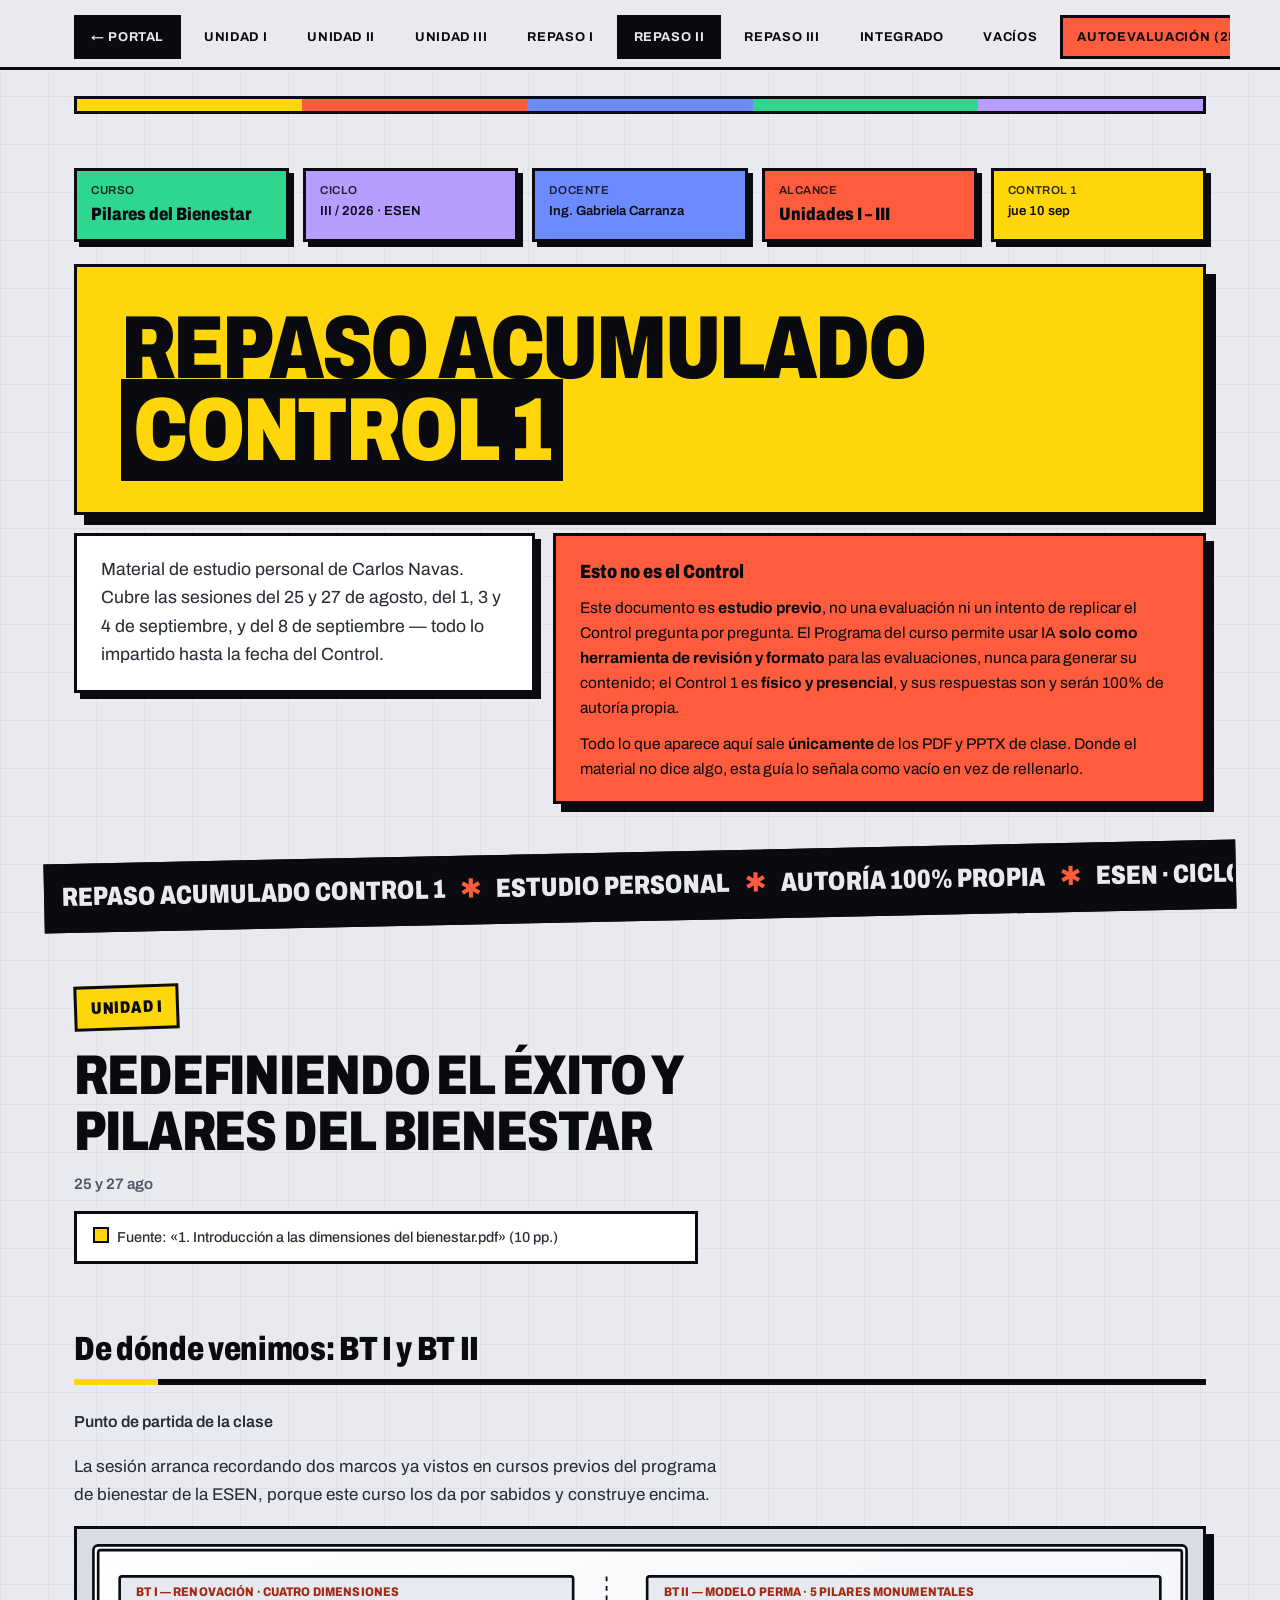
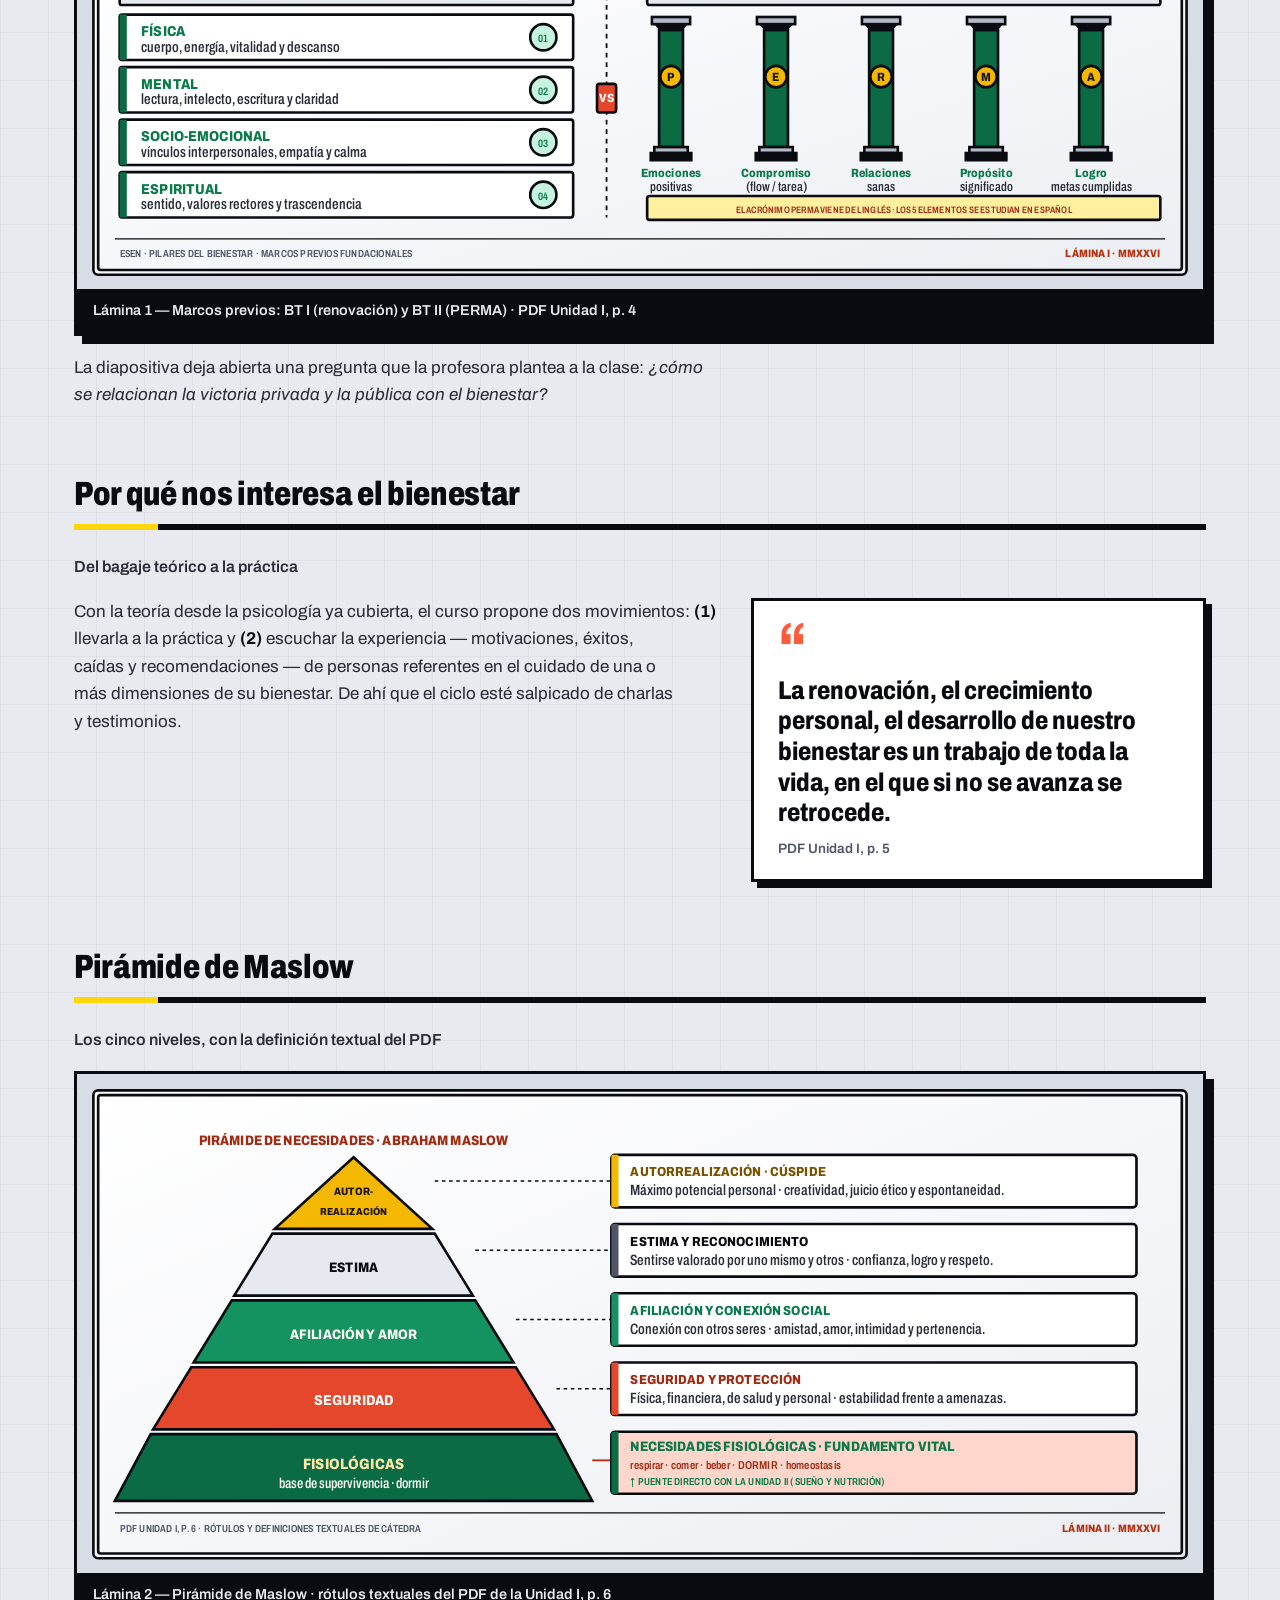
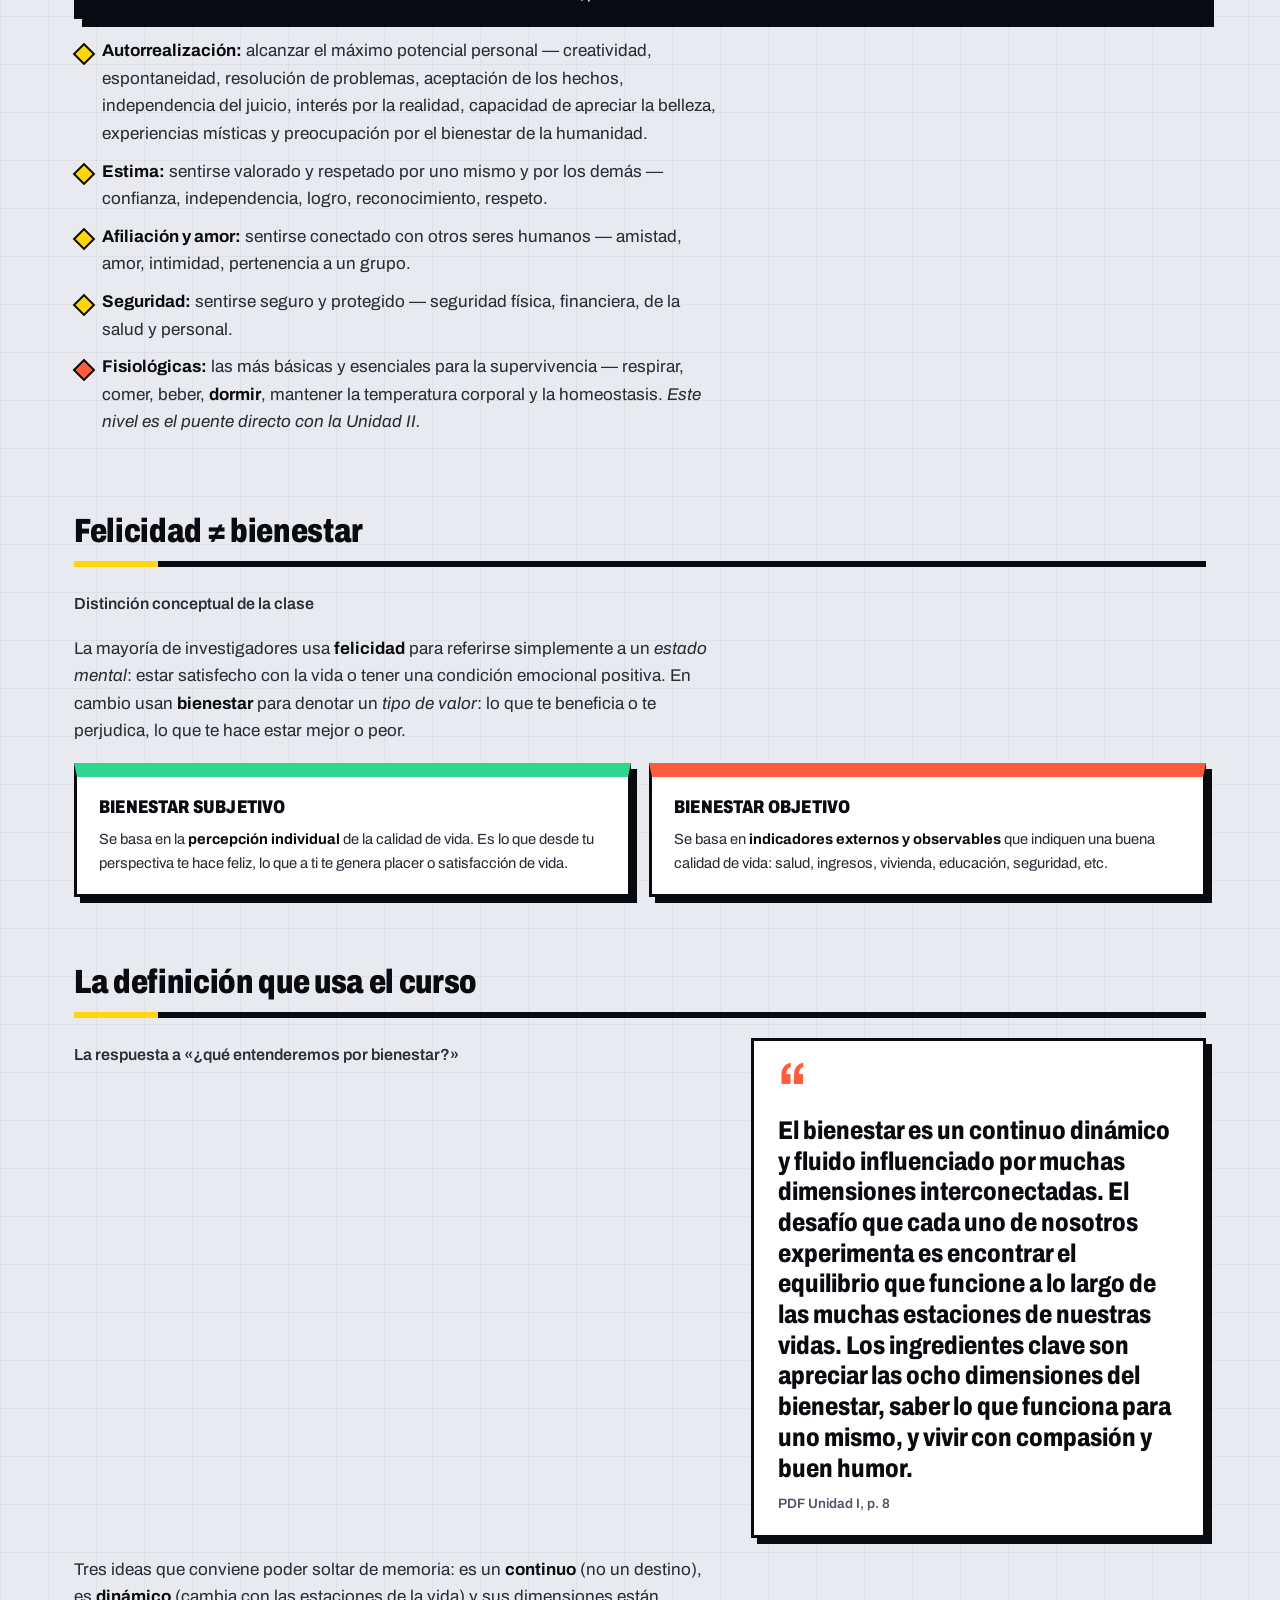
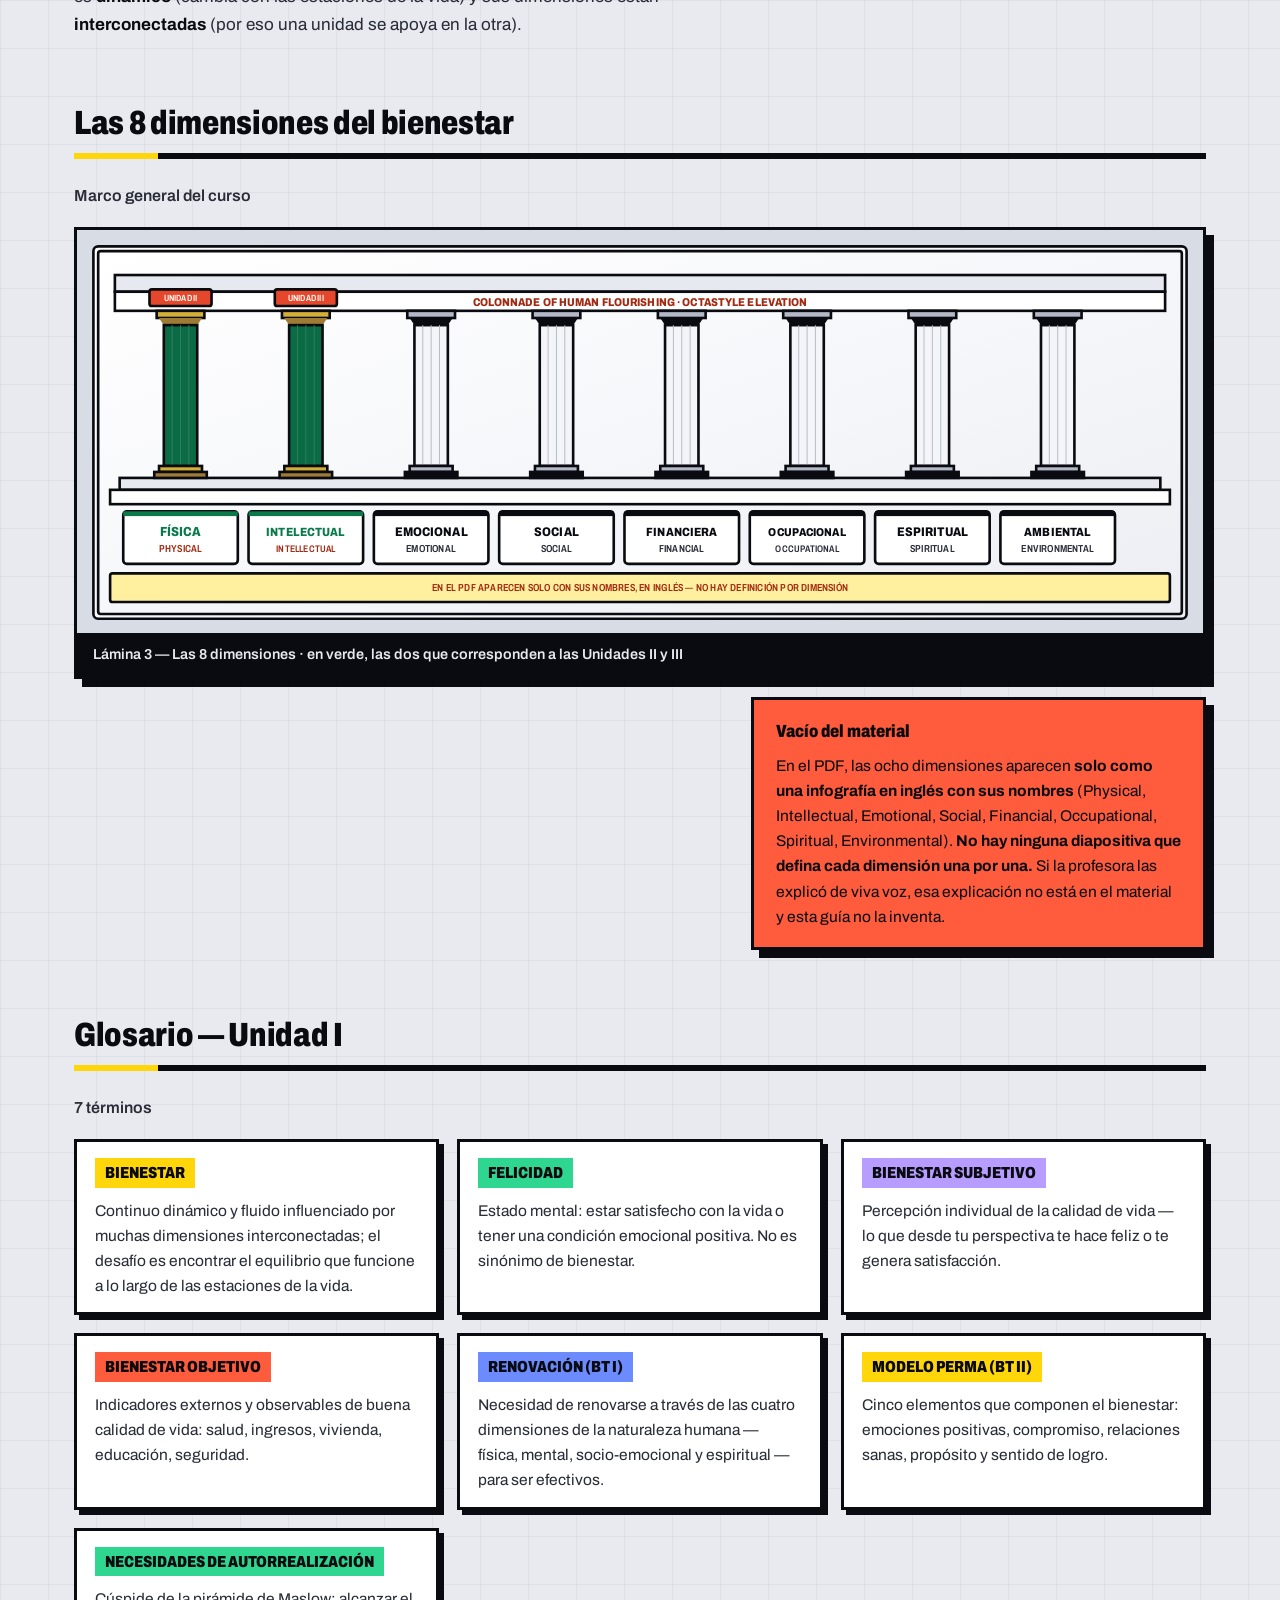
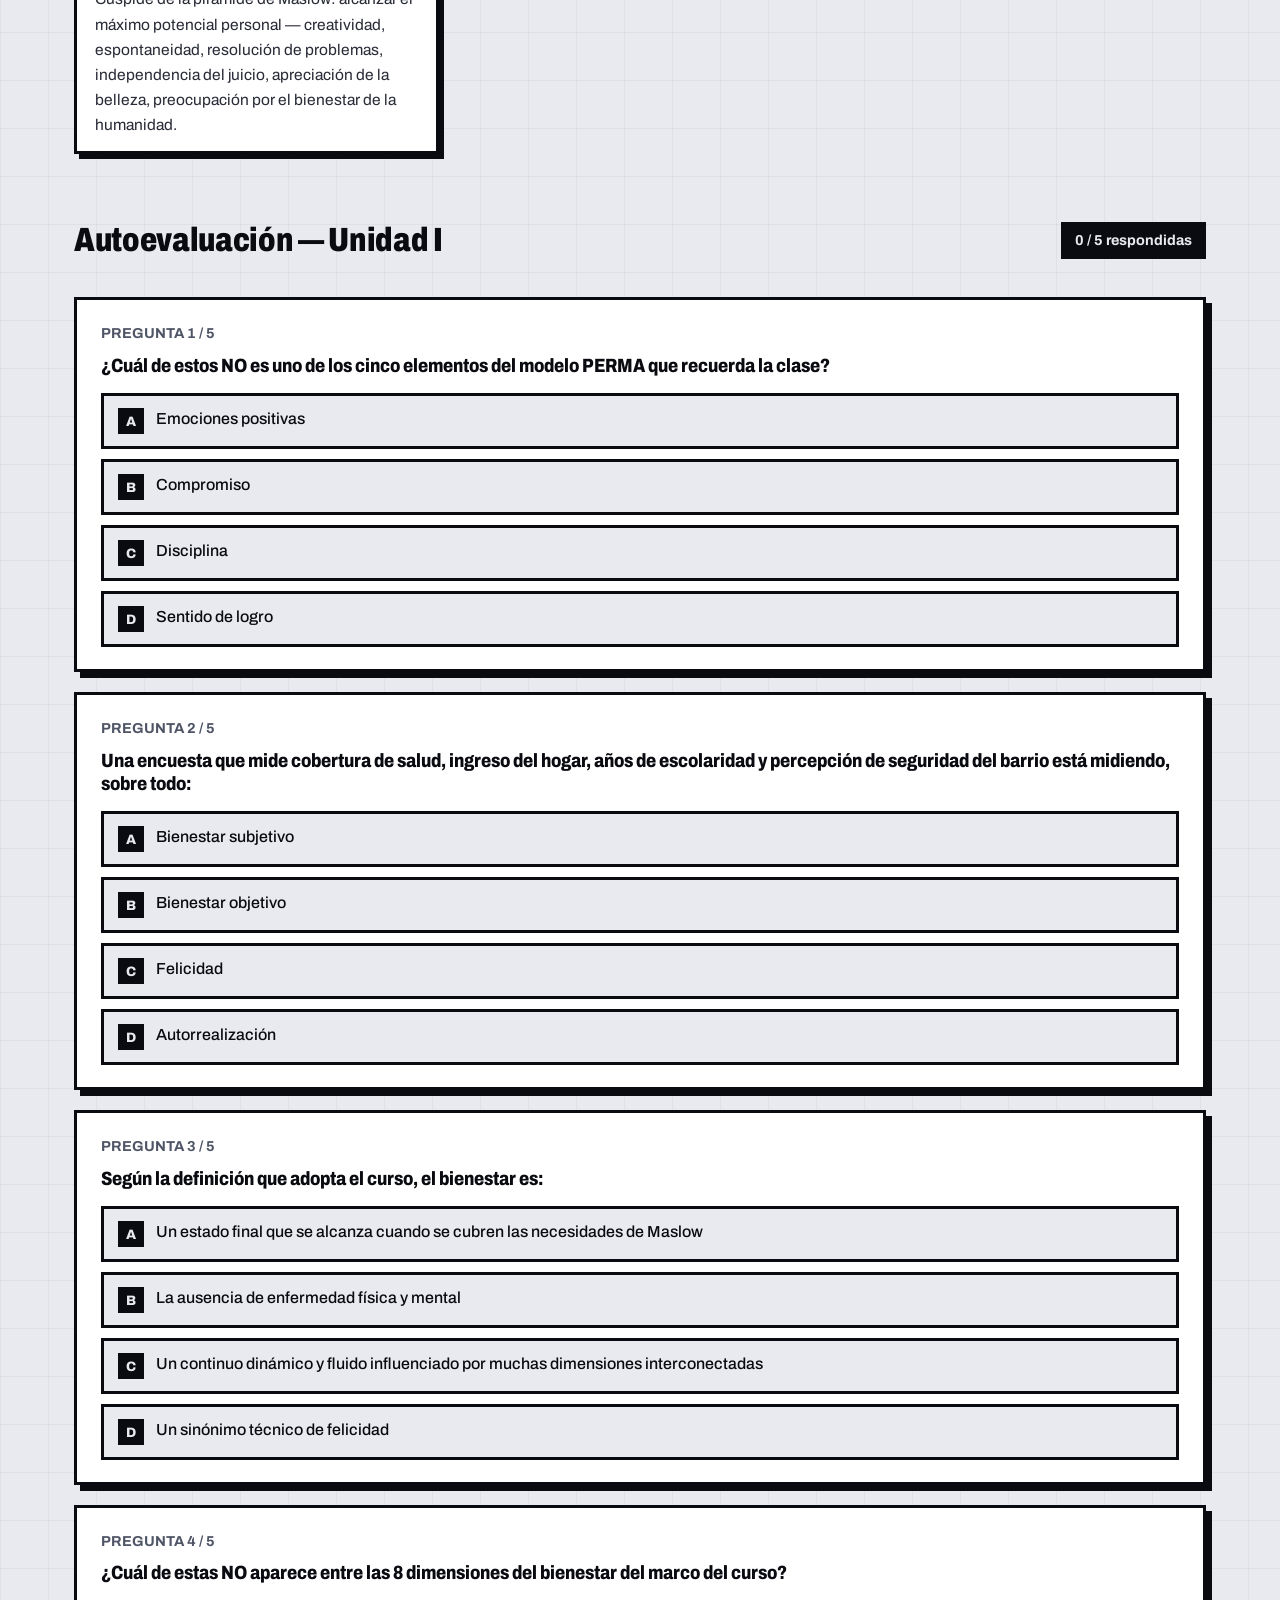
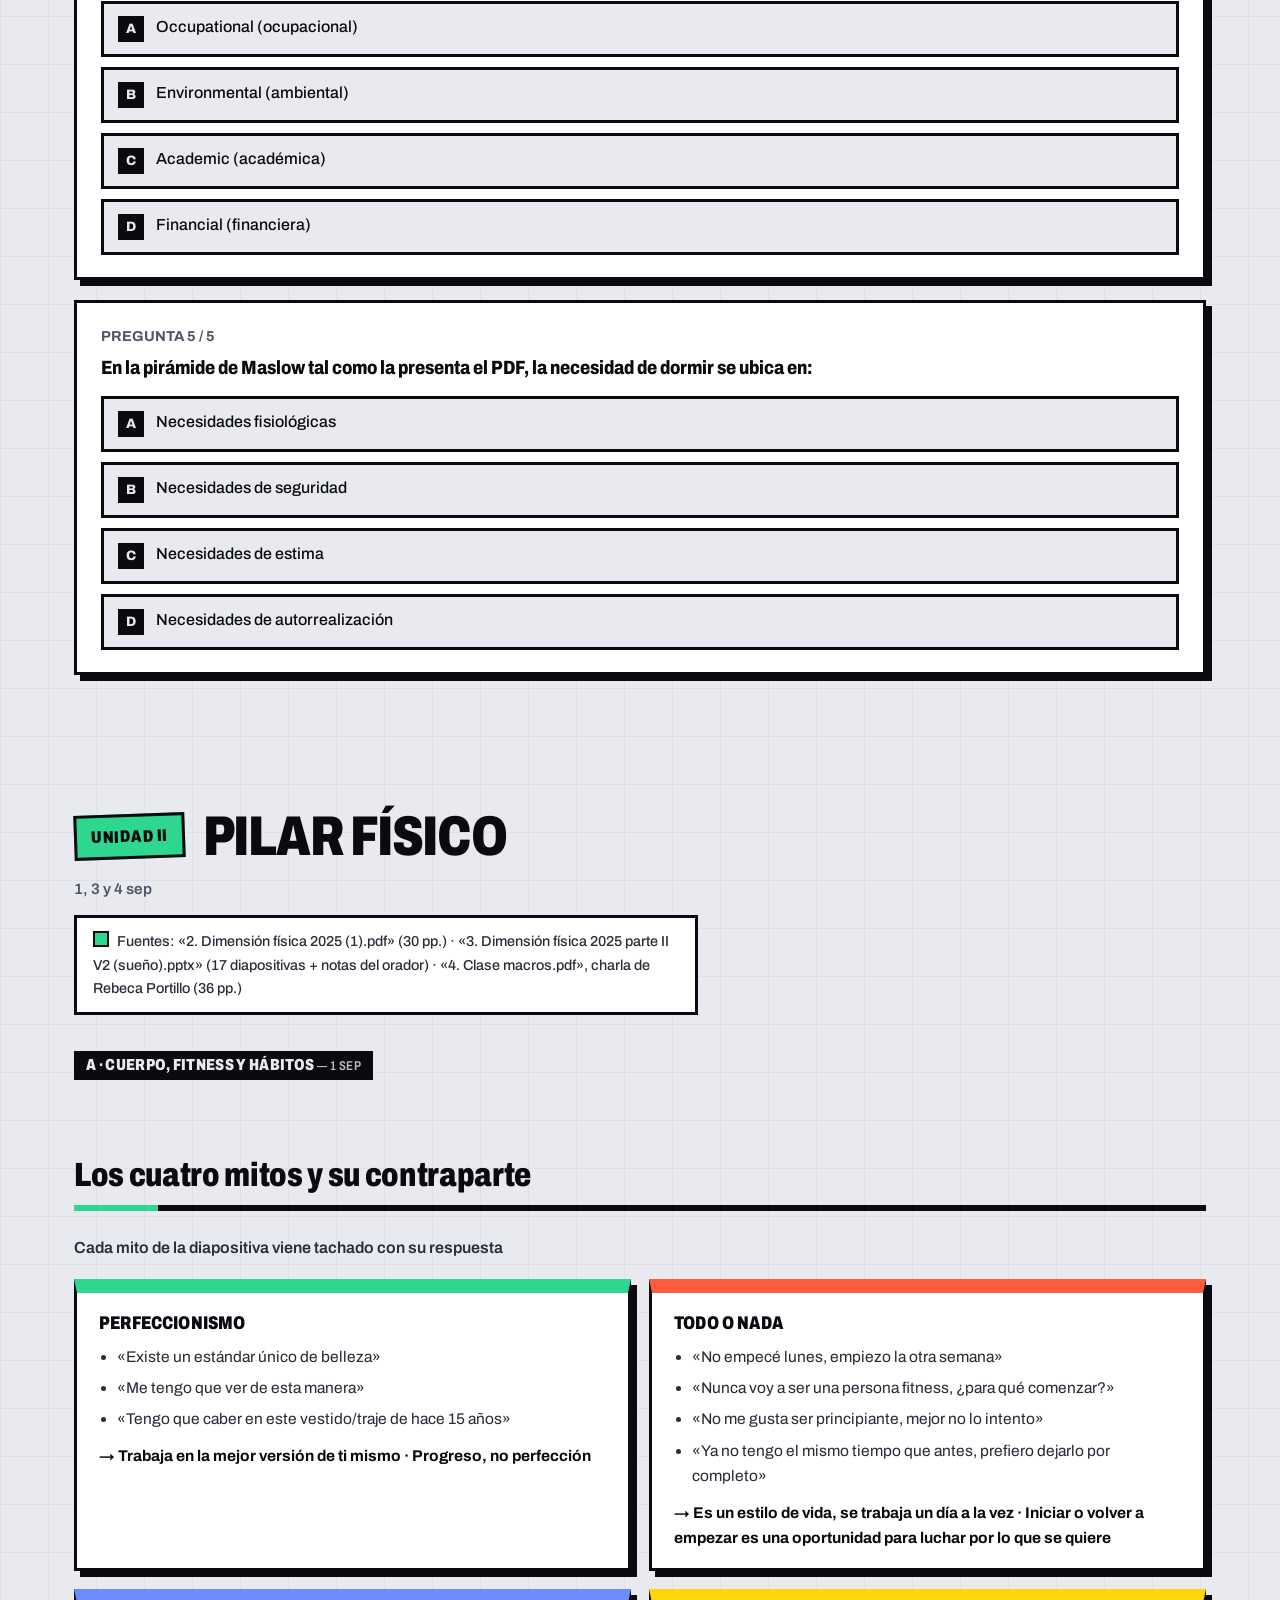
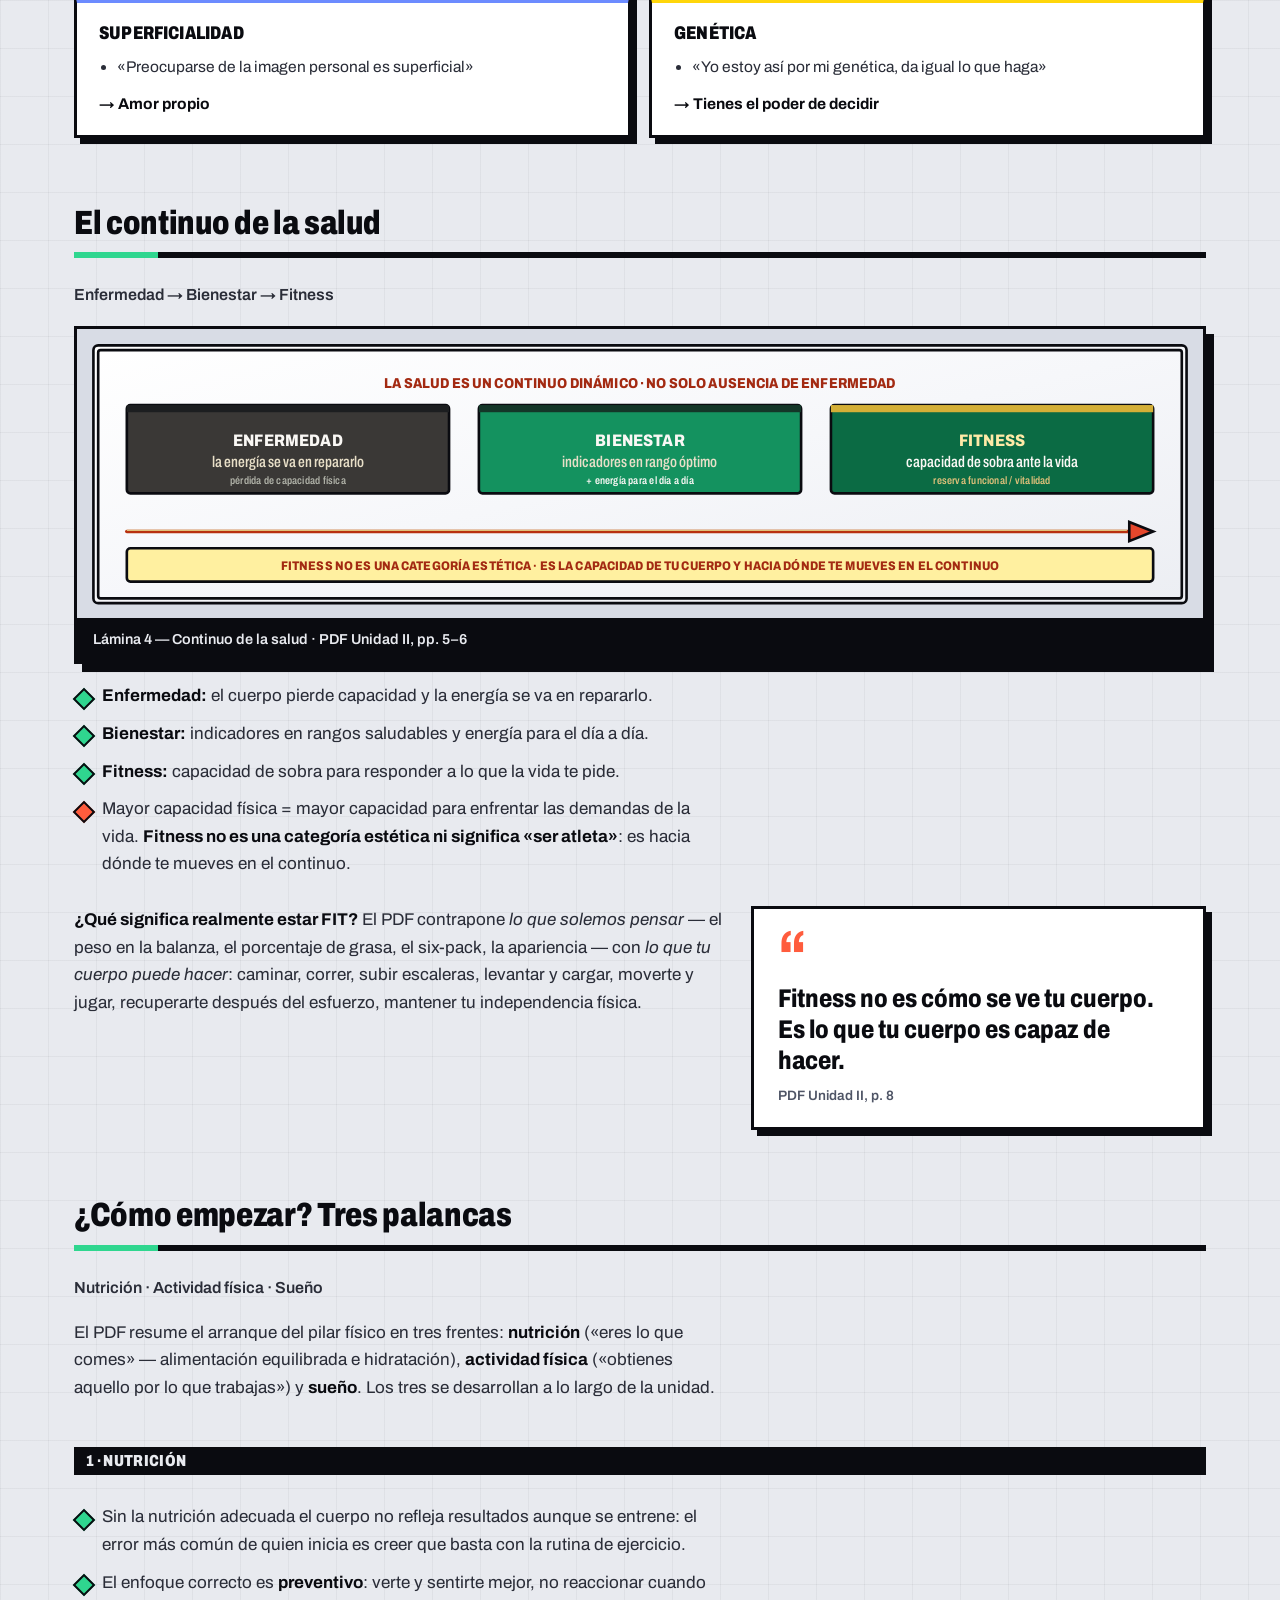
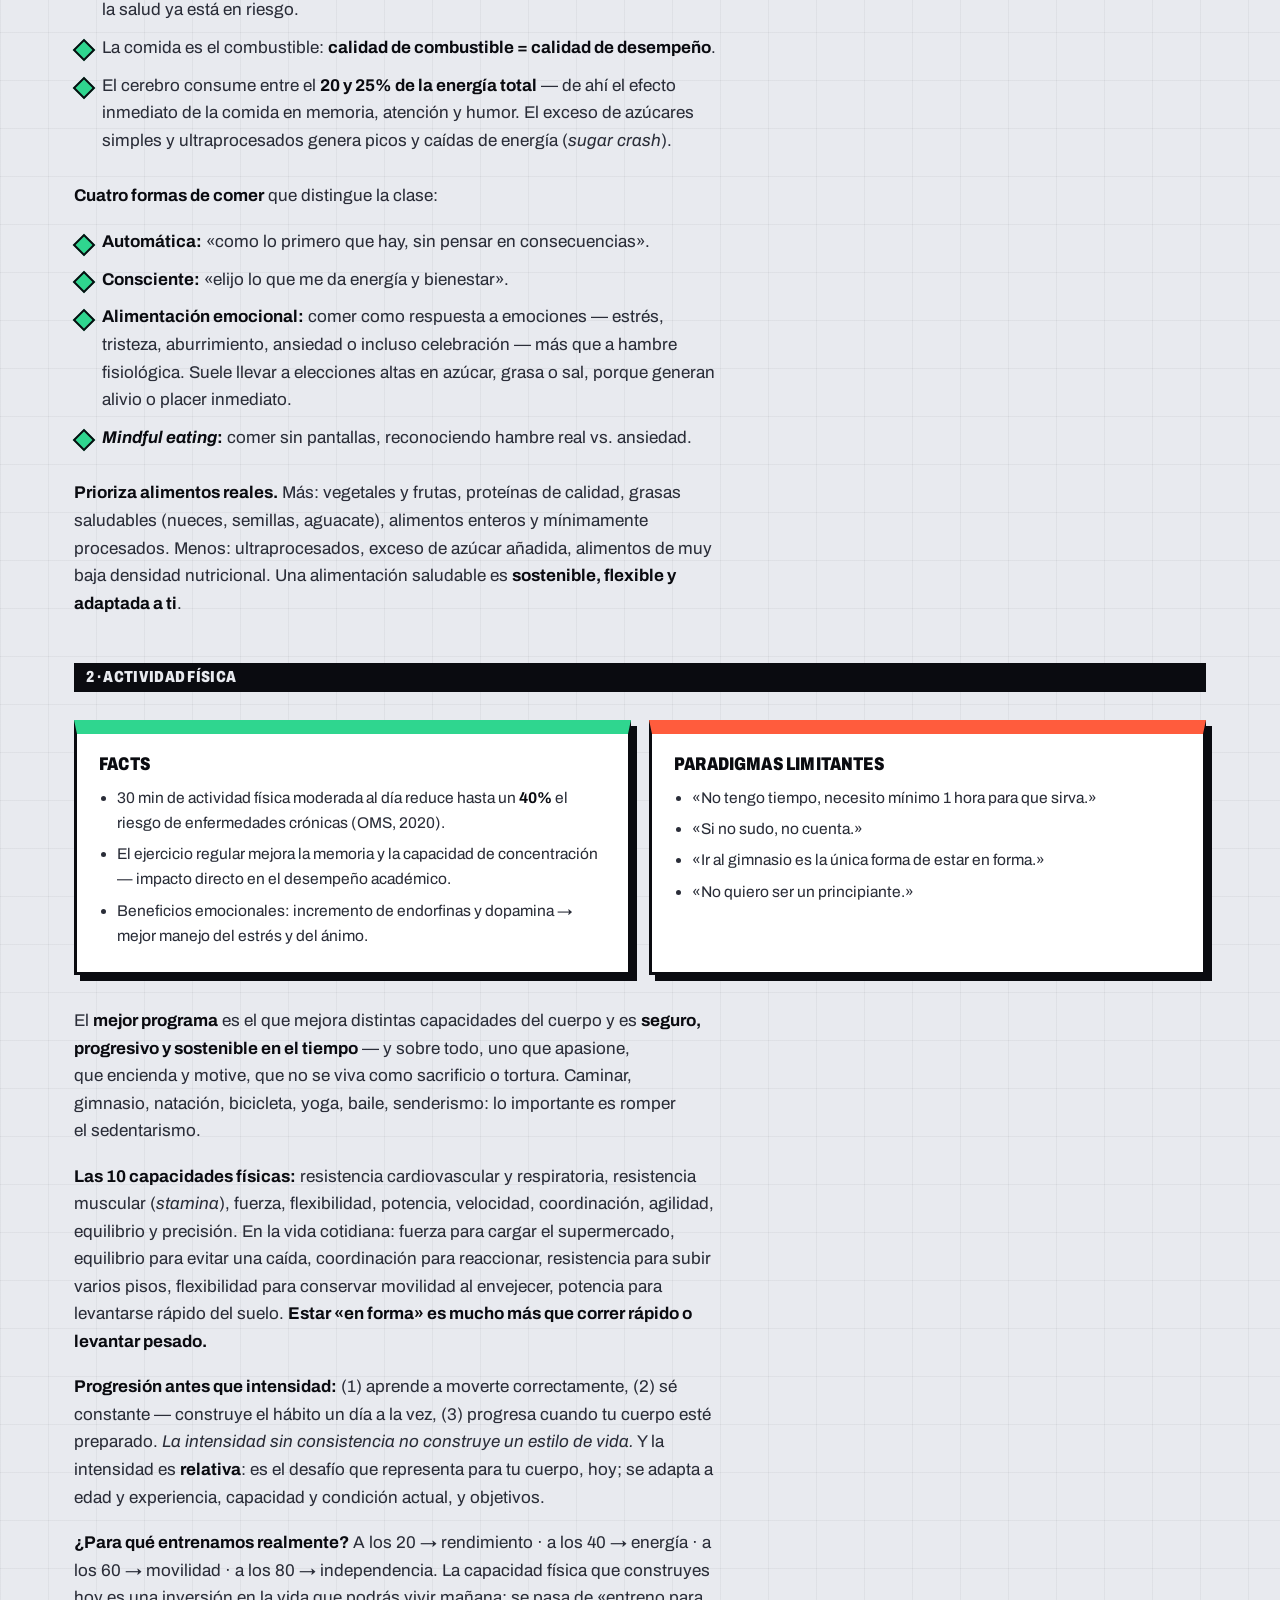
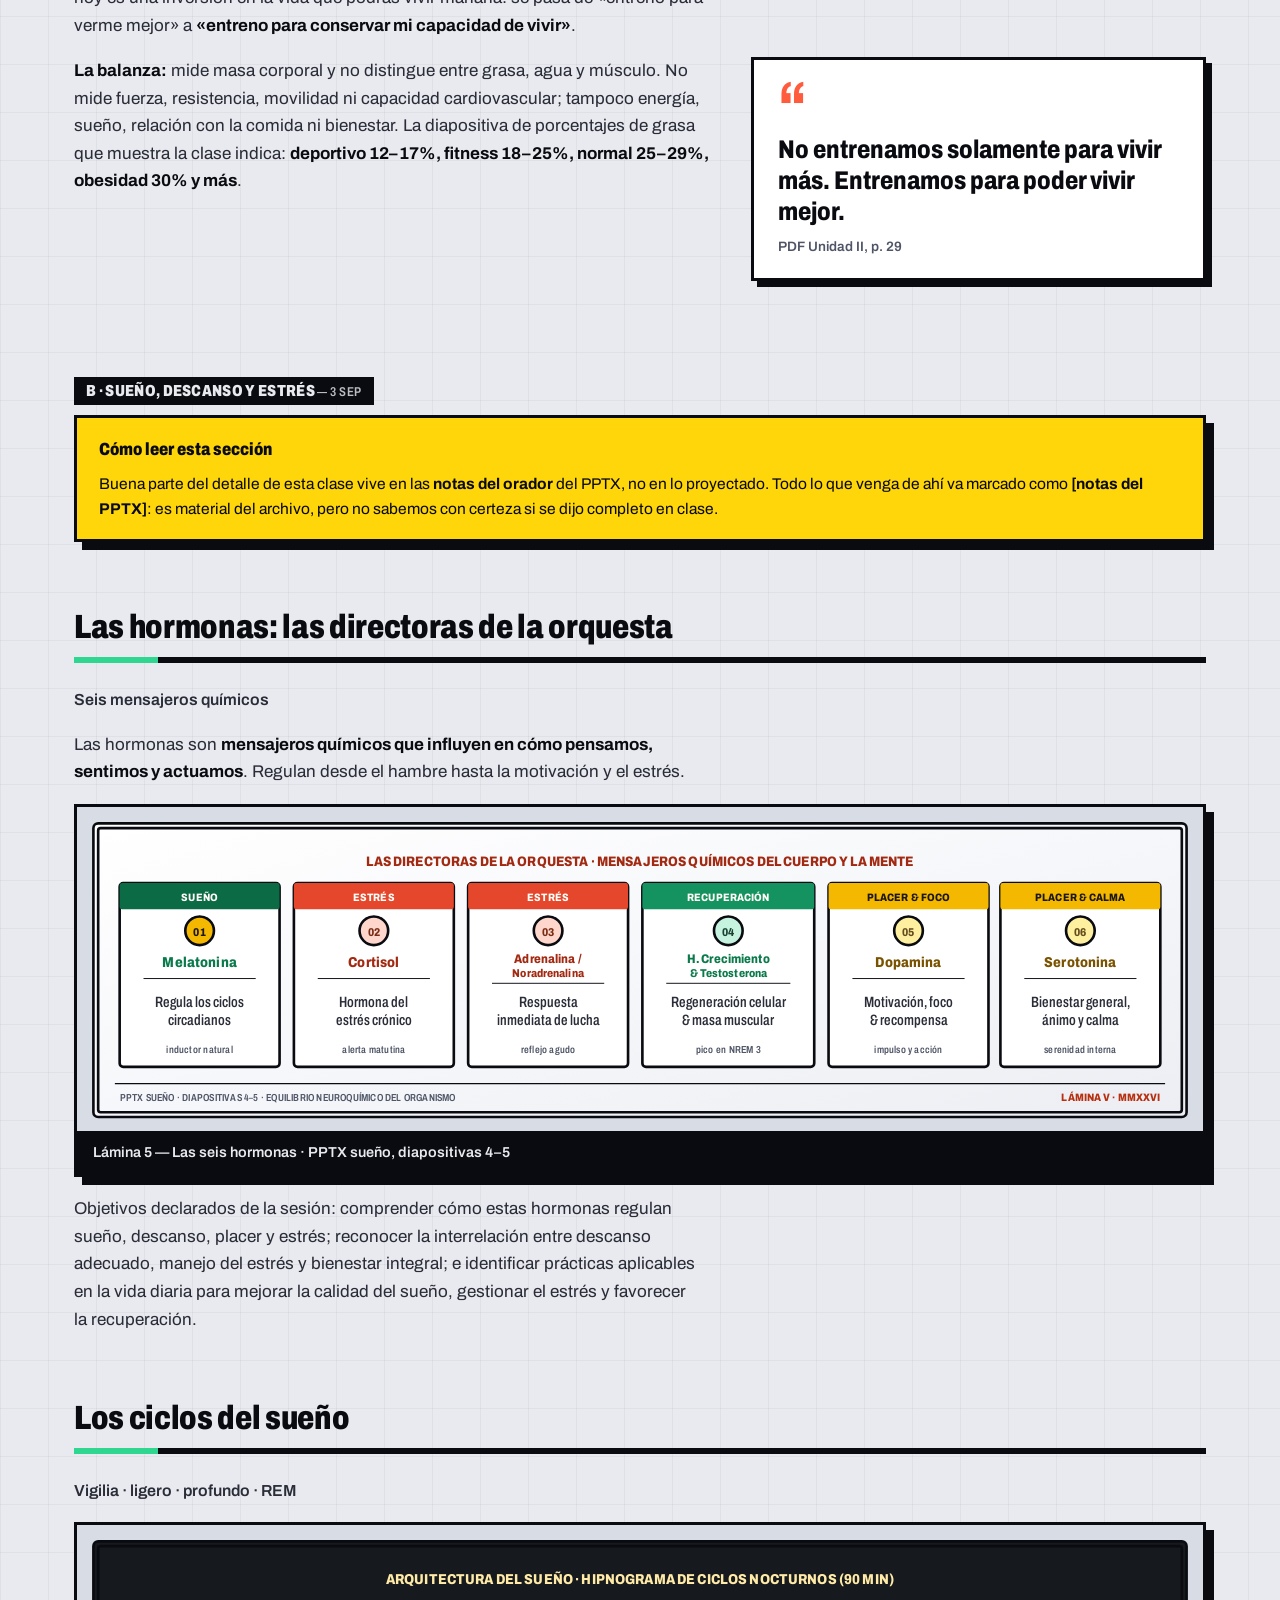
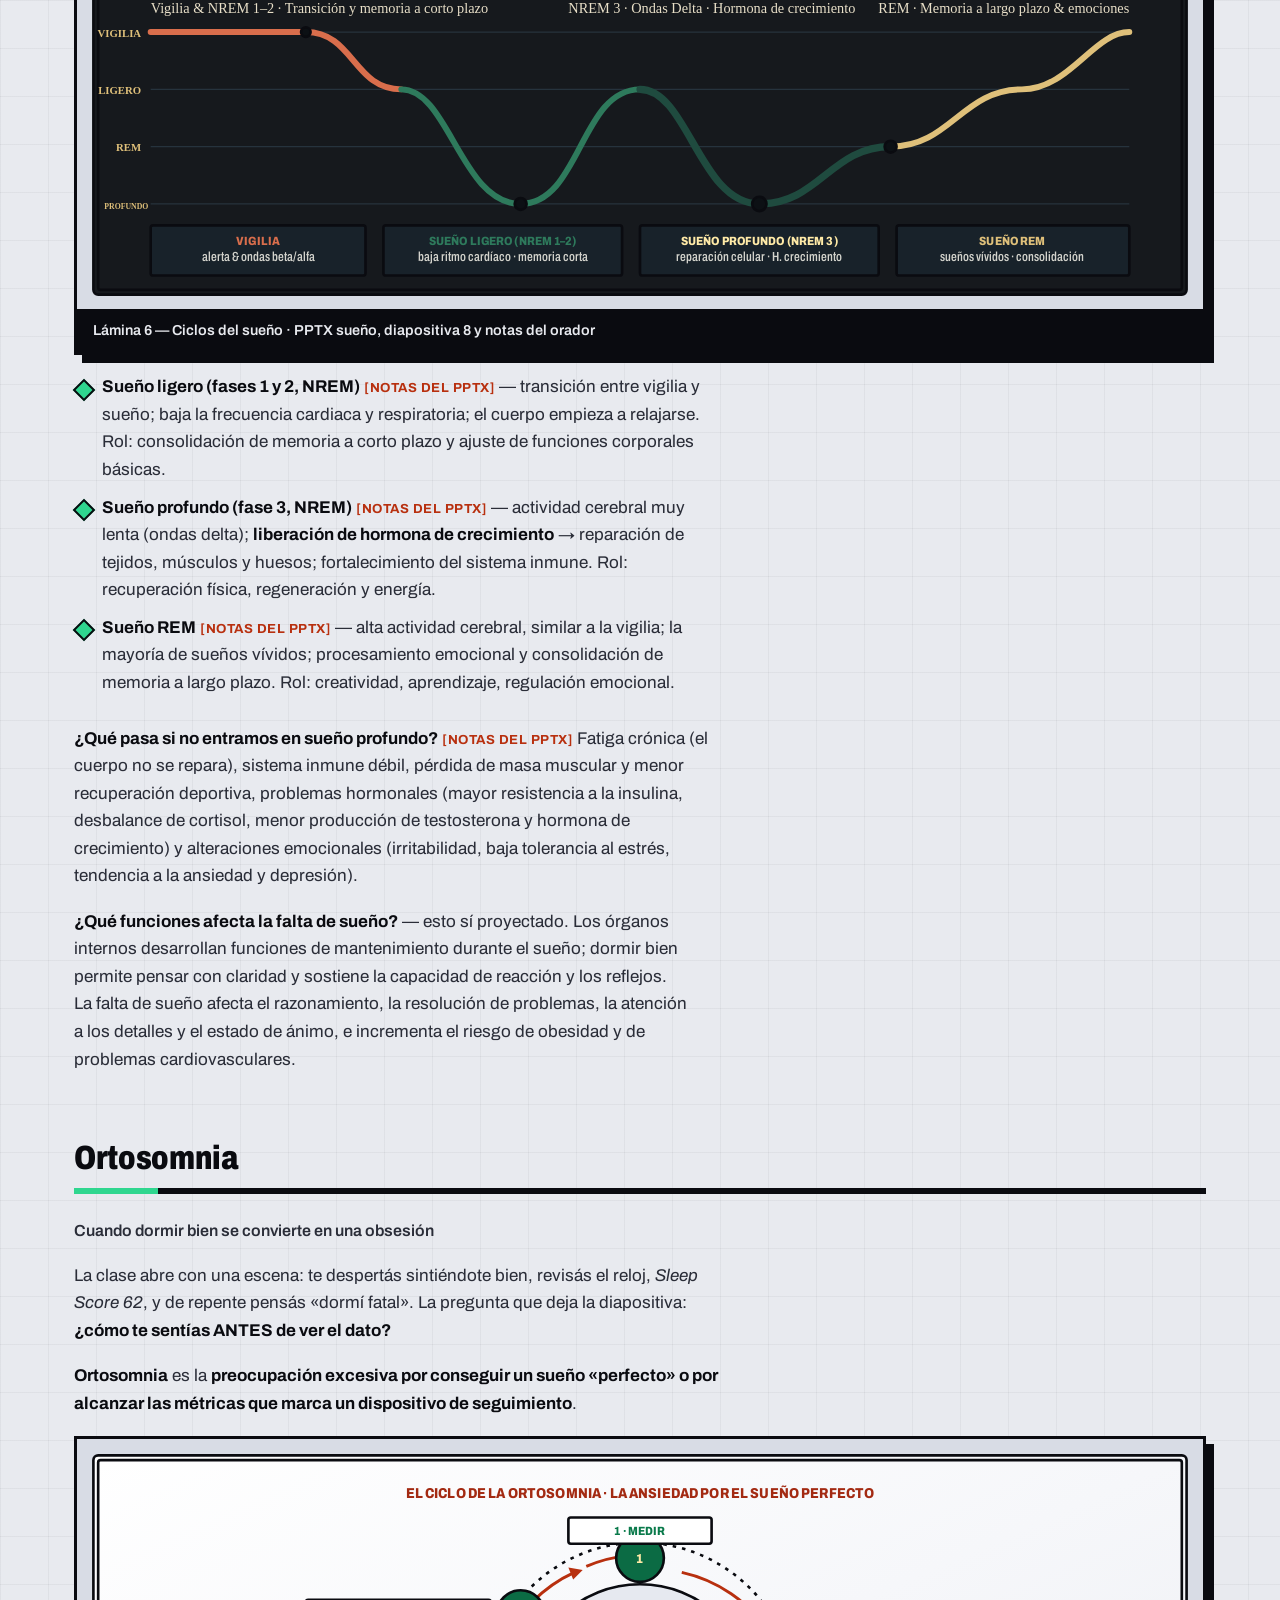
==== commit 7b3285c3: "feat(design): Bento Brutal v2 — modo noche por tokens, una sola familia, bento abierto y motion sin " ====
--- a/docs/repaso-control-1/index.html
+++ b/docs/repaso-control-1/index.html
@@ -15,274 +15,282 @@
 <title>Repaso — Control 1 · Pilares del Bienestar</title>
 <style>
 /*DESIGN:START*/
-@import url('https://fonts.googleapis.com/css2?family=Archivo:wght@700;800;900&family=Archivo+Narrow:wght@500;600;700&family=Space+Grotesk:wght@400;500;600;700&family=JetBrains+Mono:wght@400;500;700&display=swap');
+@import url('https://fonts.googleapis.com/css2?family=Archivo:wdth,wght@62..125,400..900&display=swap');
 
 /* =====================================================================
-   PILARES DEL BIENESTAR — Sistema de diseño "Bento Brutal"
+   PILARES DEL BIENESTAR — Sistema de diseño "Bento Brutal" v2
    Fuente única: tools/design/brutal.css (se inyecta con tools/apply-design.mjs)
+
+   Principios
+   · Una sola familia (Archivo variable): el contraste viene del ANCHO y del PESO
+     (titulares condensados y pesadísimos; texto en ancho normal).
+   · Tiles planos de color con borde grueso y sombra dura (sin desenfoque).
+   · Sin tiles dentro de tiles: el .block es texto abierto, los tiles son sus piezas.
+   · Modo noche por tokens (tinta oscura + borde y sombra del color de acento).
+   · El contenido SIEMPRE es visible: el motion solo mejora, nunca oculta.
    ===================================================================== */
 
 /* ---------- Tokens ---------- */
 :root{
-  --paper:#F3EEE1; --paper-2:#E9E2D0; --card:#FFFFFF;
-  --ink:#0B0B0B; --ink-2:#2C2A25; --faint:#5E584B; --line:#CFC6AE;
-  --grid:rgba(11,11,11,.055);
-  --c-yellow:#FFD60A; --c-coral:#FF6B4A; --c-blue:#7C9CFF; --c-green:#35D88F; --c-lilac:#C3A6FF;
-  --soft-yellow:#FFF0A0; --soft-coral:#FFD2C7; --soft-green:#C8F3DE; --soft-lilac:#E6DAFF; --soft-blue:#D3DEFF;
-  --on-tile:#0B0B0B;
-  --ease-pop:cubic-bezier(.34,1.56,.64,1);
-  --ease-out:cubic-bezier(.16,1,.3,1);
-  --font-display:'Archivo','Arial Black',system-ui,sans-serif;
-  --font-body:'Space Grotesk',system-ui,sans-serif;
-  --font-mono:'JetBrains Mono',ui-monospace,monospace;
-
-  /* alias heredados (los SVG y el HTML existente los usan) */
+  --paper:#E8EAEF; --paper-2:#D8DCE5; --card:#FFFFFF;
+  --ink:#0A0B10; --ink-2:#2A2D38; --faint:#4F5566; --line:#B4B9C7;
+  --grid:rgba(10,11,16,.045);
+  --c-yellow:#FFD60A; --c-coral:#FF5C3D; --c-blue:#6C8BFF; --c-green:#2FD68F; --c-lilac:#B79DFF;
+  --tile-y:#2B2508; --tile-c:#391810; --tile-b:#161F44; --tile-g:#0C2D1F; --tile-l:#271E46;
+  --on-a:#0A0B10;           /* texto sobre un tile de color (modo día) */
+  --n-edge:var(--ink); --n-shd:var(--ink);   /* tile neutro */
+  --foot-bg:#0A0B10; --foot-fg:#E8EAEF;
+  --a:var(--c-yellow);      /* acento del tile actual */
+
+  --out:cubic-bezier(.16,1,.3,1);          /* ease-out expo */
+  --out-q:cubic-bezier(.25,1,.5,1);        /* ease-out quart */
+  --font:'Archivo',system-ui,sans-serif;
+
+  --z-sticky:100; --z-progress:200; --z-confetti:300;
+
+  /* alias heredados (los SVG y el HTML ya escrito los usan) */
   --bg:var(--paper); --bg-elev:var(--card); --bg-elev2:var(--paper-2);
   --border:var(--ink); --border-soft:var(--line);
   --text:var(--ink); --text-dim:var(--ink-2); --text-faint:var(--faint);
-  --pine:#0A7A4B; --moss:#0A7A4B; --clay:#C7351A; --clay-deep:#A32A12; --sage:#4F7A63;
-  --gold:#8A5F00; --gold-doric:#8A5F00; --gold-deep:#8A5F00; --pine-light:#0A7A4B;
-  --success:#0A7A4B; --danger:#C7351A;
+  --pine:#0A7A4B; --moss:#0A7A4B; --clay:#B8300F; --clay-deep:#A32A12; --sage:#4F7A63;
+  --gold:#7A5300; --gold-doric:#7A5300; --gold-deep:#7A5300; --pine-light:#0A7A4B;
+  --success:#0A7A4B; --danger:#B8300F;
   --marble:var(--card); --marble-elev:var(--card); --marble-elev2:var(--paper-2);
 
-  /* variables de relleno de las láminas SVG (planas, sin degradados) */
-  --svg-bg-start:#FFFFFF; --svg-bg-mid:#FBF8EE; --svg-bg-end:#F3EEE1;
+  /* rellenos planos de las láminas SVG */
+  --svg-bg-start:#FFFFFF; --svg-bg-mid:#F6F7FA; --svg-bg-end:#ECEEF3;
   --svg-card-start:#FFFFFF; --svg-card-mid:#FFFFFF; --svg-card-end:#FFFFFF; --svg-card-edge:#FFFFFF;
-  --svg-ped-start:#EDE6D2; --svg-ped-mid:#EDE6D2; --svg-ped-end:#EDE6D2;
-  --svg-clay-bg-start:#FFD2C7; --svg-clay-bg-end:#FFD2C7;
-  --svg-pine-bg-start:#C8F3DE; --svg-pine-bg-end:#C8F3DE;
+  --svg-ped-start:#E6E9F0; --svg-ped-mid:#E6E9F0; --svg-ped-end:#E6E9F0;
+  --svg-clay-bg-start:#FFD6CC; --svg-clay-bg-end:#FFD6CC;
+  --svg-pine-bg-start:#C6F3DF; --svg-pine-bg-end:#C6F3DF;
   --svg-gold-bg-start:#FFF0A0; --svg-gold-bg-end:#FFF0A0;
-  --svg-shaft-edge:#0B0B0B; --svg-shaft-light:#F7F2E4; --svg-shaft-peak:#F7F2E4;
-  --svg-shaft-mid:#F7F2E4; --svg-shaft-dark:#F7F2E4;
-  --svg-greca:#0B0B0B;
+  --svg-shaft-edge:#0A0B10; --svg-shaft-light:#F4F5F9; --svg-shaft-peak:#F4F5F9;
+  --svg-shaft-mid:#F4F5F9; --svg-shaft-dark:#F4F5F9;
+  --svg-greca:#0A0B10;
 }
 [data-theme="dark"]{
-  --paper:#0E0E0E; --paper-2:#1C1C1A; --card:#171716;
-  --ink:#F3EEE1; --ink-2:#D9D3C3; --faint:#A39D8C; --line:#3A3832;
-  --grid:rgba(243,238,225,.05);
-  --pine:#3FE0A0; --moss:#3FE0A0; --clay:#FF8A70; --clay-deep:#FF8A70; --sage:#7FC4A0;
+  --paper:#0A0B10; --paper-2:#171A23; --card:#11131A;
+  --ink:#EDEFF5; --ink-2:#C9CDDA; --faint:#9AA0B3; --line:#2A2D3A;
+  --grid:rgba(237,239,245,.035);
+  --on-a:#EDEFF5;
+  --n-edge:#BAC0D0; --n-shd:#262A38;
+  --foot-bg:#11131A; --foot-fg:#C9CDDA;
+  --pine:#3FE0A0; --moss:#3FE0A0; --clay:#FF8F76; --clay-deep:#FF8F76; --sage:#7FC4A0;
   --gold:#FFD60A; --gold-doric:#FFD60A; --gold-deep:#FFD60A; --pine-light:#3FE0A0;
-  --success:#3FE0A0; --danger:#FF8A70;
-  --svg-bg-start:#1B1B1A; --svg-bg-mid:#1B1B1A; --svg-bg-end:#1B1B1A;
-  --svg-card-start:#232321; --svg-card-mid:#232321; --svg-card-end:#232321; --svg-card-edge:#232321;
-  --svg-ped-start:#2B2A27; --svg-ped-mid:#2B2A27; --svg-ped-end:#2B2A27;
+  --success:#3FE0A0; --danger:#FF8F76;
+  --svg-bg-start:#171A23; --svg-bg-mid:#171A23; --svg-bg-end:#171A23;
+  --svg-card-start:#20232F; --svg-card-mid:#20232F; --svg-card-end:#20232F; --svg-card-edge:#20232F;
+  --svg-ped-start:#2A2E3C; --svg-ped-mid:#2A2E3C; --svg-ped-end:#2A2E3C;
   --svg-clay-bg-start:#4A1F17; --svg-clay-bg-end:#4A1F17;
   --svg-pine-bg-start:#12392A; --svg-pine-bg-end:#12392A;
   --svg-gold-bg-start:#4A3D05; --svg-gold-bg-end:#4A3D05;
-  --svg-shaft-edge:#F3EEE1; --svg-shaft-light:#2B2A27; --svg-shaft-peak:#2B2A27;
-  --svg-shaft-mid:#2B2A27; --svg-shaft-dark:#2B2A27;
-  --svg-greca:#F3EEE1;
+  --svg-shaft-edge:#EDEFF5; --svg-shaft-light:#2A2E3C; --svg-shaft-peak:#2A2E3C;
+  --svg-shaft-mid:#2A2E3C; --svg-shaft-dark:#2A2E3C;
+  --svg-greca:#EDEFF5;
+}
+
+/* Superficie de un tile con acento (--a):
+   día  = relleno del color, borde y sombra de tinta, texto negro;
+   noche = relleno oscuro teñido, borde y sombra del color, texto claro. */
+*{
+  --a-bg:var(--a); --a-fg:var(--on-a); --a-edge:var(--ink); --a-shd:var(--ink);
+  --chip-bg:#0A0B10; --chip-fg:var(--a);
+}
+[data-theme="dark"] *{
+  --a-bg:color-mix(in oklab,var(--a) 14%,var(--paper));
+  --a-fg:var(--ink); --a-edge:var(--a); --a-shd:var(--a);
+  --chip-bg:var(--a); --chip-fg:#0A0B10;
 }
 
 /* ---------- Base ---------- */
 *{ box-sizing:border-box; }
-html{ -webkit-text-size-adjust:100%; scroll-behavior:smooth; scroll-padding-top:70px; overflow-x:clip; }
+html{ -webkit-text-size-adjust:100%; scroll-behavior:smooth; scroll-padding-top:84px; overflow-x:clip; }
 html,body{ margin:0; padding:0; }
 body{
   background-color:var(--paper); color:var(--ink);
-  font-family:var(--font-body); line-height:1.6; font-size:1.02rem;
+  font-family:var(--font); font-weight:420; line-height:1.62; font-size:1.0625rem;
   background-image:linear-gradient(var(--grid) 1px,transparent 1px),linear-gradient(90deg,var(--grid) 1px,transparent 1px);
-  background-size:44px 44px;
-  overflow-x:clip;
+  background-size:48px 48px; overflow-x:clip;
 }
-::selection{ background:var(--c-yellow); color:#0B0B0B; }
+::selection{ background:var(--c-yellow); color:#0A0B10; }
 a{ color:var(--ink); text-decoration-thickness:3px; text-underline-offset:3px; text-decoration-color:var(--c-coral); }
-a:hover{ background:var(--c-yellow); color:#0B0B0B; text-decoration-color:#0B0B0B; }
+a:hover{ background:var(--c-yellow); color:#0A0B10; text-decoration-color:#0A0B10; }
 .wrap{ max-width:1180px; margin:0 auto; padding:0 24px; }
-.mono{ font-family:var(--font-mono); }
-h1,h2,h3,h4{ font-family:var(--font-display); font-weight:900; line-height:1; margin:0; letter-spacing:-.02em; color:var(--ink); }
-h1{ font-size:clamp(2.3rem,6.4vw,4.9rem); text-transform:uppercase; letter-spacing:-.045em; line-height:.9; }
-h2{ font-size:clamp(1.9rem,5.2vw,3.4rem); text-transform:uppercase; letter-spacing:-.035em; }
-h3{ font-size:clamp(1.3rem,3vw,1.85rem); letter-spacing:-.03em; line-height:1.05; }
-h4.sec{ font-size:.95rem; text-transform:uppercase; letter-spacing:.02em; margin:28px 0 10px;
-  display:inline-block; background:var(--ink); color:var(--paper); padding:4px 10px; }
-p{ margin:0 0 .95em; color:var(--ink-2); }
+
+h1,h2,h3,h4{ font-family:var(--font); font-stretch:78%; font-weight:850; line-height:1; margin:0; letter-spacing:-.01em; color:var(--ink); text-wrap:balance; }
+h1{ font-size:clamp(2.6rem,7.2vw,5.6rem); text-transform:uppercase; letter-spacing:-.025em; line-height:.92; }
+h2{ font-size:clamp(2rem,4.8vw,3.5rem); text-transform:uppercase; letter-spacing:-.02em; }
+h3{ font-size:clamp(1.5rem,2.8vw,2.1rem); line-height:1.04; }
+h4{ font-size:1.15rem; line-height:1.15; }
+p{ margin:0 0 1em; color:var(--ink-2); text-wrap:pretty; }
 b,strong{ color:var(--ink); font-weight:700; }
+.mono{ font-weight:600; font-variant-numeric:tabular-nums; }
 :focus-visible{ outline:4px solid var(--c-blue); outline-offset:3px; }
-
-/* ---------- Barra superior / TOC ---------- */
-.progress{ position:fixed; top:0; left:0; right:0; height:7px; z-index:200; pointer-events:none;
-  background:transparent; }
-.progress i{ display:block; height:100%; width:100%; background:var(--c-coral);
-  transform-origin:0 50%; transform:scaleX(var(--p,0)); border-right:3px solid var(--ink); }
-nav.toc{ position:sticky; top:0; z-index:100; background:var(--paper); border-bottom:3px solid var(--ink);
-  padding-top:7px; }
-nav.toc ul{ list-style:none; display:flex; gap:8px; margin:0 auto; padding:10px 24px; overflow-x:auto;
-  max-width:1180px; align-items:center; scrollbar-width:none; }
+.label{ font-weight:700; font-size:.78rem; letter-spacing:.06em; text-transform:uppercase; }
+
+/* ---------- Barra superior ---------- */
+.progress{ position:fixed; top:0; left:0; right:0; height:7px; z-index:var(--z-progress); pointer-events:none; }
+.progress i{ display:block; height:100%; background:var(--c-coral); transform-origin:0 50%; transform:scaleX(var(--p,0)); }
+nav.toc{ position:sticky; top:0; z-index:var(--z-sticky); background:var(--paper); border-bottom:3px solid var(--n-edge); padding-top:7px; }
+nav.toc ul{ list-style:none; display:flex; gap:6px; margin:0 auto; padding:8px 24px; overflow-x:auto; max-width:1180px; align-items:center; scrollbar-width:none; }
 nav.toc ul::-webkit-scrollbar{ display:none; }
 nav.toc li{ flex:0 0 auto; }
 nav.toc li:last-child{ margin-left:auto; }
-nav.toc a{ display:block; padding:7px 12px; font-family:var(--font-mono); font-size:.72rem; font-weight:700;
-  letter-spacing:.04em; text-transform:uppercase; text-decoration:none; color:var(--ink);
-  border:3px solid transparent; white-space:nowrap; transition:transform .25s var(--ease-pop), background .15s; }
-nav.toc a:hover{ background:var(--c-yellow); color:#0B0B0B; border-color:var(--ink); transform:translateY(-3px) rotate(-1.5deg); }
+nav.toc a{ display:flex; align-items:center; min-height:44px; padding:0 14px; font-weight:700; font-size:.8rem; letter-spacing:.05em; text-transform:uppercase;
+  text-decoration:none; color:var(--ink); border:3px solid transparent; white-space:nowrap; transition:transform .25s var(--out), background .15s; }
+nav.toc a:hover{ background:var(--c-yellow); color:#0A0B10; border-color:#0A0B10; transform:translateY(-3px) rotate(-1.2deg); }
 nav.toc a.on{ background:var(--ink); color:var(--paper); border-color:var(--ink); }
 nav.toc a.nav-temple{ background:var(--ink); color:var(--paper); border-color:var(--ink); }
-nav.toc a.nav-temple:hover{ background:var(--c-yellow); color:#0B0B0B; }
-nav.toc a.nav-highlight{ background:var(--c-coral); color:#0B0B0B; border-color:var(--ink); }
-.theme-toggle-btn{ font-family:var(--font-mono); font-size:.72rem; font-weight:700; text-transform:uppercase;
-  letter-spacing:.04em; cursor:pointer; background:var(--c-yellow); color:#0B0B0B; border:3px solid var(--ink);
-  padding:7px 12px; box-shadow:4px 4px 0 var(--ink); display:inline-flex; gap:8px; align-items:center;
-  transition:transform .2s var(--ease-pop), box-shadow .2s; }
-.theme-toggle-btn:hover{ transform:translate(-2px,-2px) rotate(-2deg); box-shadow:7px 7px 0 var(--ink); }
-.theme-toggle-btn:active{ transform:translate(4px,4px); box-shadow:0 0 0 var(--ink); }
-.theme-toggle-btn #theme-icon{ display:inline-block; transition:transform .5s var(--ease-pop); }
-.theme-toggle-btn:hover #theme-icon{ transform:rotate(180deg) scale(1.2); }
-
-/* ---------- Cinta de advertencia (antes: greca) ---------- */
-.stripe{ height:22px; border:3px solid var(--ink); margin:24px 0;
-  background:repeating-linear-gradient(-45deg,var(--c-yellow) 0 14px,var(--ink) 14px 28px);
-  background-size:40px 40px; animation:stripe-run 1.6s linear infinite; }
-.stripe.subtle{ height:12px; opacity:.9; animation-duration:3s; }
-@keyframes stripe-run{ to{ background-position:40px 0; } }
+nav.toc a.nav-temple:hover{ background:var(--c-yellow); color:#0A0B10; border-color:#0A0B10; }
+nav.toc a.nav-highlight{ background:var(--c-coral); color:#0A0B10; border-color:#0A0B10; }
+.theme-toggle-btn{ font:inherit; font-weight:700; font-size:.8rem; text-transform:uppercase; letter-spacing:.05em; cursor:pointer; background:var(--c-yellow); color:#0A0B10;
+  border:3px solid #0A0B10; min-height:44px; padding:0 14px; box-shadow:4px 4px 0 var(--ink); display:inline-flex; gap:8px; align-items:center;
+  transition:transform .2s var(--out), box-shadow .2s; }
+.theme-toggle-btn:hover{ transform:translate(-2px,-2px) rotate(-1.5deg); box-shadow:7px 7px 0 var(--ink); }
+.theme-toggle-btn:active{ transform:translate(4px,4px); box-shadow:0 0 0 var(--ink); transition-duration:.06s; }
+.theme-toggle-btn #theme-icon{ display:inline-block; transition:transform .5s var(--out); }
+.theme-toggle-btn:hover #theme-icon{ transform:rotate(180deg); }
+
+/* ---------- Franja de colores (antes: greca) ---------- */
+.stripe{ height:18px; border:3px solid var(--n-edge); margin:26px 0;
+  background:linear-gradient(90deg,var(--c-yellow) 0 20%,var(--c-coral) 0 40%,var(--c-blue) 0 60%,var(--c-green) 0 80%,var(--c-lilac) 0); }
+.stripe.subtle{ height:10px; }
+
+/* ---------- Tiles con acento (cabecera, notas, etc.) ---------- */
+header.top > h1, .plate > div, .aviso, .note, .caso, .fb, .fcard, .chips li, .pager a,
+.opt.good, .opt.bad, .split span, .btn.primary{
+  background:var(--a-bg); color:var(--a-fg); border:3px solid var(--a-edge);
+}
+header.top > .lede{ background:var(--card); color:var(--ink-2); border:3px solid var(--n-edge); }
+header.top > h1, .aviso, .note, .caso, .fcard{ box-shadow:8px 8px 0 var(--a-shd); }
 
 /* ---------- Cabecera bento ---------- */
 header.top{ display:grid; grid-template-columns:repeat(12,minmax(0,1fr)); gap:18px; padding:28px 0 8px; }
 header.top > *{ min-width:0; }
 header.top > .plate{ grid-column:1/-1; }
-header.top > h1{ grid-column:1/-1; background:var(--c-yellow); color:#0B0B0B; border:3px solid var(--ink);
-  box-shadow:10px 10px 0 var(--ink); padding:clamp(18px,3vw,34px) clamp(18px,3vw,38px); position:relative; overflow:hidden; }
-header.top > h1 em{ font-style:normal; background:#0B0B0B; color:var(--c-yellow); padding:.02em .14em;
-  box-decoration-break:clone; -webkit-box-decoration-break:clone; }
-header.top > .lede{ grid-column:span 5; margin:0; background:var(--card); border:3px solid var(--ink);
-  box-shadow:6px 6px 0 var(--ink); padding:20px 22px; font-size:1.08rem; }
-header.top > .aviso{ grid-column:span 7; margin:0; }
-.lede{ font-size:1.08rem; max-width:64ch; }
-.lede b{ background:var(--c-yellow); color:#0B0B0B; padding:0 .2em; }
-
-.plate{ display:grid; grid-template-columns:repeat(auto-fit,minmax(170px,1fr)); gap:14px; margin:0 0 4px;
-  font-family:var(--font-mono); font-size:.8rem; }
-.plate > div{ border:3px solid var(--ink); box-shadow:5px 5px 0 var(--ink); padding:10px 14px; color:#0B0B0B;
-  font-weight:700; transition:transform .25s var(--ease-pop), box-shadow .25s; }
-.plate > div:nth-child(5n+1){ background:var(--c-green); }
-.plate > div:nth-child(5n+2){ background:var(--c-lilac); }
-.plate > div:nth-child(5n+3){ background:var(--c-blue); }
-.plate > div:nth-child(5n+4){ background:var(--c-coral); }
-.plate > div:nth-child(5n+5){ background:var(--c-yellow); }
-.plate > div:hover{ transform:translate(-3px,-3px) rotate(-1.2deg); box-shadow:9px 9px 0 var(--ink); }
-.plate span{ display:block; font-size:.62rem; letter-spacing:.12em; text-transform:uppercase; font-weight:500; opacity:.8; }
-.plate b{ color:#0B0B0B; font-family:var(--font-display); font-size:1.02rem; font-weight:800; }
-
-.aviso{ background:var(--c-coral); color:#0B0B0B; border:3px solid var(--ink); box-shadow:8px 8px 0 var(--ink);
-  padding:18px 22px; }
-.aviso .tag{ display:inline-block; background:#0B0B0B; color:var(--c-coral); font-family:var(--font-mono);
-  font-weight:700; font-size:.7rem; letter-spacing:.1em; text-transform:uppercase; padding:3px 10px; margin-bottom:10px; }
-.aviso p, .aviso b{ color:#0B0B0B; font-size:.95rem; margin:0; }
+header.top > h1{ --a:var(--c-yellow); grid-column:1/-1; padding:clamp(20px,3.4vw,40px) clamp(20px,3.4vw,44px); box-shadow:10px 10px 0 var(--a-shd); color:var(--a-fg); }
+header.top > h1 em{ font-style:normal; background:var(--chip-bg); color:var(--chip-fg); padding:.02em .14em; box-decoration-break:clone; -webkit-box-decoration-break:clone; }
+header.top > .lede{ grid-column:span 5; margin:0; box-shadow:6px 6px 0 var(--n-shd); padding:20px 24px; font-size:1.1rem; align-self:start; }
+header.top > .aviso{ grid-column:span 7; margin:0; align-self:start; }
+.lede{ max-width:64ch; }
+.lede b{ background:var(--c-yellow); color:#0A0B10; padding:0 .2em; }
+
+.plate{ display:grid; grid-template-columns:repeat(auto-fit,minmax(170px,1fr)); gap:14px; margin:0 0 4px; font-size:.82rem; }
+.plate > div{ box-shadow:5px 5px 0 var(--a-shd); padding:10px 14px; font-weight:600; transition:transform .25s var(--out), box-shadow .25s; }
+.plate > div:nth-child(5n+1){ --a:var(--c-green); } .plate > div:nth-child(5n+2){ --a:var(--c-lilac); }
+.plate > div:nth-child(5n+3){ --a:var(--c-blue); }  .plate > div:nth-child(5n+4){ --a:var(--c-coral); }
+.plate > div:nth-child(5n+5){ --a:var(--c-yellow); }
+.plate > div:hover{ transform:translate(-3px,-3px) rotate(-1deg); box-shadow:9px 9px 0 var(--a-shd); }
+.plate span{ display:block; font-size:.72rem; font-weight:600; letter-spacing:.05em; text-transform:uppercase; opacity:.85; }
+.plate b{ color:var(--a-fg); font-stretch:80%; font-weight:850; font-size:1.12rem; }
+
+.aviso{ --a:var(--c-coral); padding:20px 24px; }
+.aviso .tag{ display:block; font-stretch:80%; font-weight:850; font-size:1.2rem; text-transform:none; letter-spacing:0; margin-bottom:8px; color:var(--a-fg); }
+.aviso p, .aviso b{ color:var(--a-fg); font-size:.97rem; margin:0; }
 .aviso p + p{ margin-top:.7em; }
 
 /* ---------- Cinta de texto en movimiento ---------- */
-.ticker{ overflow:hidden; background:var(--ink); color:var(--paper); border:3px solid var(--ink);
-  margin:34px -30px; transform:rotate(-1.4deg); padding:10px 0; position:relative; z-index:2; }
-.ticker.alt{ background:var(--c-yellow); color:#0B0B0B; transform:rotate(1.1deg); border-color:var(--ink);
-  box-shadow:0 0 0 3px var(--ink); }
-.ticker-track{ display:flex; width:max-content; animation:tick 28s linear infinite; }
-.ticker.alt .ticker-track{ animation-direction:reverse; animation-duration:36s; }
-.ticker-track span{ font-family:var(--font-display); font-weight:900; font-size:clamp(1.1rem,2.4vw,1.6rem);
-  text-transform:uppercase; letter-spacing:-.01em; white-space:nowrap; padding:0 .9rem; }
+.ticker{ overflow:hidden; background:var(--ink); color:var(--paper); border:3px solid var(--ink); margin:40px -30px; transform:rotate(-1.2deg); padding:10px 0; position:relative; }
+.ticker.alt{ background:var(--c-yellow); color:#0A0B10; border-color:#0A0B10; transform:rotate(1deg); }
+.ticker-track{ display:flex; width:max-content; animation:tick 30s linear infinite; }
+.ticker.alt .ticker-track{ animation-direction:reverse; animation-duration:38s; }
+.ticker-track span{ font-stretch:78%; font-weight:850; font-size:clamp(1.15rem,2.4vw,1.65rem); text-transform:uppercase; white-space:nowrap; padding:0 .9rem; }
 .ticker-track span.dot{ color:var(--c-coral); padding:0; }
-.ticker.alt .ticker-track span.dot{ color:#0B0B0B; }
-@keyframes tick{ to{ transform:translateX(-50%); } }
+.ticker.alt .ticker-track span.dot{ color:#0A0B10; }
 .ticker:hover .ticker-track{ animation-play-state:paused; }
-
-/* ---------- Unidades y bloques ---------- */
-section.unit{ --accent:var(--c-yellow); padding:36px 0 8px; margin-top:34px; position:relative; }
+[data-theme="dark"] .ticker{ background:var(--paper); color:var(--c-yellow); border-color:var(--c-yellow); }
+[data-theme="dark"] .ticker.alt{ background:var(--c-yellow); color:#0A0B10; }
+
+/* ---------- Unidades ---------- */
+section.unit{ --accent:var(--c-yellow); padding:24px 0 8px; margin-top:34px; position:relative; }
 section.unit:nth-of-type(5n+2){ --accent:var(--c-green); }
 section.unit:nth-of-type(5n+3){ --accent:var(--c-lilac); }
 section.unit:nth-of-type(5n+4){ --accent:var(--c-coral); }
 section.unit:nth-of-type(5n+5){ --accent:var(--c-blue); }
-.unit-head{ display:flex; gap:18px; align-items:center; flex-wrap:wrap; margin-bottom:6px; }
-.unit-num{ font-family:var(--font-mono); font-weight:700; font-size:.82rem; letter-spacing:.08em; text-transform:uppercase;
-  background:var(--accent); color:#0B0B0B; border:3px solid var(--ink); padding:7px 14px;
-  box-shadow:5px 5px 0 var(--ink); transform:rotate(-2.5deg); display:inline-block; }
-.unit-dates{ font-family:var(--font-mono); font-size:.8rem; font-weight:500; color:var(--faint); margin:12px 0 4px; }
-.fuente{ font-family:var(--font-mono); font-size:.76rem; color:var(--ink-2); background:var(--card);
-  border:3px solid var(--ink); border-left:14px solid var(--accent); padding:10px 14px; margin:14px 0 26px; }
-
-.block{ margin:30px 0; background:var(--card); border:3px solid var(--ink); box-shadow:9px 9px 0 var(--ink);
-  padding:clamp(18px,3vw,34px); position:relative; }
-.block > h3{ display:flex; align-items:center; gap:12px; margin-bottom:8px; }
-.block > h3::before{ content:""; flex:0 0 auto; width:.62em; height:.62em; background:var(--accent);
-  border:3px solid var(--ink); transform:rotate(12deg); transition:transform .5s var(--ease-pop); }
-.block:hover > h3::before{ transform:rotate(135deg) scale(1.15); }
-.sub{ display:inline-block; font-family:var(--font-mono); font-size:.68rem; font-weight:700; letter-spacing:.1em;
-  text-transform:uppercase; color:var(--ink); background:var(--accent); border:2px solid var(--ink);
-  padding:2px 9px; margin:0 0 16px; }
-.tagline{ font-family:var(--font-mono); font-size:.72rem; font-weight:700; color:var(--clay); text-transform:uppercase; letter-spacing:.06em; }
-.hl{ background:var(--c-yellow); color:#0B0B0B; font-weight:700; padding:0 .25em; }
-
-ul.clean{ margin:0 0 1em; padding:0; list-style:none; }
+.unit-head{ display:flex; gap:18px; align-items:center; flex-wrap:wrap; margin-bottom:4px; }
+.unit-num{ font-weight:850; font-stretch:80%; font-size:1.05rem; letter-spacing:.03em; text-transform:uppercase; background:var(--accent); color:#0A0B10;
+  border:3px solid var(--n-edge); padding:6px 14px; transform:rotate(-2deg); display:inline-block; }
+.unit-dates{ font-weight:600; font-size:.95rem; color:var(--faint); margin:12px 0 4px; }
+.fuente{ font-size:.9rem; font-weight:500; color:var(--ink-2); background:var(--card); border:3px solid var(--n-edge); padding:12px 16px; margin:14px 0 8px; max-width:78ch; }
+.fuente::before{ content:""; display:inline-block; width:.8em; height:.8em; background:var(--accent); border:2px solid var(--n-edge); margin-right:.6em; vertical-align:-.05em; }
+
+/* ---------- Bloques: texto abierto + tiles ---------- */
+.block{ display:grid; grid-template-columns:repeat(12,minmax(0,1fr)); column-gap:28px; row-gap:18px; margin:68px 0; align-items:start; }
+.block > *{ grid-column:1/-1; min-width:0; margin-top:0; margin-bottom:0; }
+.block > :is(p,ul,ol){ grid-column:1/8; }
+.block > :is(.note,blockquote){ grid-column:8/-1; }
+.block > h3{ display:block; padding-bottom:12px; border-bottom:6px solid var(--n-edge); margin-bottom:2px; position:relative; }
+.block > h3::after{ content:""; position:absolute; left:0; bottom:-6px; width:84px; height:6px; background:var(--accent); }
+.block > .sub{ display:block; font-weight:600; font-size:1rem; color:var(--ink-2); margin:0; text-transform:none; letter-spacing:0; padding-top:4px; }
+.tagline{ font-weight:700; font-size:.82rem; color:var(--clay); letter-spacing:.04em; text-transform:uppercase; }
+:is(.note,.caso,.fb,.aviso,.fcard,.opt) .tagline{ color:var(--a-fg); }
+dl.glos dt .tagline{ color:#0A0B10; font-size:.72rem; margin-left:6px; }
+h4.sec .mono{ color:inherit !important; opacity:.8; font-size:.8rem !important; letter-spacing:.04em !important; }
+.hl{ background:var(--c-yellow); color:#0A0B10; font-weight:700; padding:0 .25em; }
+h4.sec{ display:inline-block; font-size:1rem; text-transform:uppercase; letter-spacing:.02em; margin:28px 0 10px; background:var(--ink); color:var(--paper); padding:5px 12px; }
+
+ul.clean{ margin:0; padding:0; list-style:none; }
 ul.clean li{ position:relative; padding-left:28px; margin-bottom:.6em; color:var(--ink-2); }
-ul.clean li::before{ content:""; position:absolute; left:2px; top:.45em; width:12px; height:12px;
-  background:var(--accent); border:2.5px solid var(--ink); transform:rotate(45deg); }
+ul.clean li::before{ content:""; position:absolute; left:2px; top:.5em; width:12px; height:12px; background:var(--accent); border:2.5px solid var(--n-edge); transform:rotate(45deg); }
 ul.clean li.clay::before{ background:var(--c-coral); }
 
-/* tiles 2 y 3 columnas */
-.two, .three{ display:grid; gap:16px; margin:6px 0 4px; }
+/* tiles neutros: 2 y 3 columnas */
+.two, .three{ display:grid; gap:18px; }
 .two{ grid-template-columns:repeat(2,minmax(0,1fr)); }
-.three{ grid-template-columns:repeat(auto-fit,minmax(230px,1fr)); }
-.two > div, .three > div{ border:3px solid var(--ink); background:var(--paper); padding:20px 20px 16px;
-  border-top-width:14px; box-shadow:5px 5px 0 var(--ink); transition:transform .3s var(--ease-pop), box-shadow .3s; }
+.three{ grid-template-columns:repeat(auto-fit,minmax(240px,1fr)); }
+.two > div, .three > div{ border:3px solid var(--n-edge); background:var(--card); padding:20px 22px 18px; border-top-width:14px; box-shadow:6px 6px 0 var(--n-shd);
+  transition:transform .3s var(--out), box-shadow .3s; }
 .two > div:nth-child(5n+1), .three > div:nth-child(5n+1){ border-top-color:var(--c-green); }
 .two > div:nth-child(5n+2), .three > div:nth-child(5n+2){ border-top-color:var(--c-coral); }
 .two > div:nth-child(5n+3), .three > div:nth-child(5n+3){ border-top-color:var(--c-blue); }
 .two > div:nth-child(5n+4), .three > div:nth-child(5n+4){ border-top-color:var(--c-yellow); }
 .two > div:nth-child(5n+5), .three > div:nth-child(5n+5){ border-top-color:var(--c-lilac); }
-.two > div:hover, .three > div:hover{ transform:translate(-4px,-4px); box-shadow:10px 10px 0 var(--ink); }
-.two h4, .three h4{ font-size:1rem; text-transform:uppercase; letter-spacing:.01em; margin:0 0 10px; color:var(--ink); }
+.two > div:hover, .three > div:hover{ transform:translate(-4px,-4px); box-shadow:11px 11px 0 var(--n-shd); }
+.two h4, .three h4{ text-transform:uppercase; letter-spacing:.01em; margin:0 0 10px; }
 .two ul{ margin:0; padding-left:18px; }
-.two li{ color:var(--ink-2); font-size:.95rem; margin-bottom:.4em; }
-.two .resp{ margin:12px 0 0; color:var(--ink); font-weight:700; font-size:.95rem; }
-.three p{ margin:0 0 .5em; font-size:.95rem; }
+.two li{ color:var(--ink-2); font-size:.97rem; margin-bottom:.4em; }
+.two .resp{ margin:12px 0 0; color:var(--ink); font-weight:700; font-size:.97rem; }
+.three p{ margin:0 0 .5em; font-size:.97rem; }
 .three p:last-child{ margin-bottom:0; }
-.three .lab{ display:inline-block; font-family:var(--font-mono); font-size:.62rem; font-weight:700; letter-spacing:.1em;
-  text-transform:uppercase; background:var(--ink); color:var(--paper); padding:2px 8px; margin-bottom:8px; }
+.three .lab{ display:inline-block; font-weight:700; font-size:.74rem; letter-spacing:.06em; text-transform:uppercase; background:var(--chip-bg); color:var(--chip-fg); padding:2px 9px; margin-bottom:8px; }
 @media (max-width:700px){ .two{ grid-template-columns:1fr; } }
 
-/* notas */
-.note{ background:var(--soft-yellow); color:#0B0B0B; border:3px solid var(--ink); box-shadow:6px 6px 0 var(--ink);
-  padding:16px 20px; margin:22px 0; font-size:.97rem; }
-.note p, .note b{ color:#0B0B0B; margin:0; }
-.note .tag{ display:inline-block; background:#0B0B0B; color:var(--soft-yellow); font-family:var(--font-mono); font-weight:700;
-  font-size:.66rem; letter-spacing:.1em; text-transform:uppercase; padding:2px 9px; margin-bottom:8px; }
-.note.gap{ background:var(--soft-coral); }
-.note.gap .tag{ color:var(--soft-coral); }
-
-blockquote{ margin:26px 0; padding:20px 24px 20px 28px; border:3px solid var(--ink); border-left:16px solid var(--c-coral);
-  background:var(--paper-2); font-family:var(--font-display); font-weight:800; font-size:clamp(1.15rem,2.4vw,1.55rem);
-  line-height:1.2; letter-spacing:-.02em; color:var(--ink); box-shadow:6px 6px 0 var(--ink); }
-blockquote cite{ display:block; font-family:var(--font-mono); font-weight:500; font-size:.7rem; font-style:normal;
-  color:var(--faint); margin-top:12px; letter-spacing:.06em; text-transform:uppercase; }
-
-/* ---------- Láminas (figuras SVG) ---------- */
-figure.diag{ margin:28px 0; border:3px solid var(--ink); background:var(--paper-2); padding:14px 14px 0; overflow:hidden; }
-figure.diag .scroller{ overflow-x:auto; padding-bottom:10px; }
+/* notas y citas (a la derecha del texto) */
+.note{ --a:var(--c-yellow); padding:18px 22px; font-size:.97rem; }
+.note p, .note b{ color:var(--a-fg); margin:0; }
+.note .tag{ display:block; font-stretch:80%; font-weight:850; font-size:1.1rem; text-transform:none; letter-spacing:0; margin-bottom:6px; color:var(--a-fg); }
+.note.gap{ --a:var(--c-coral); }
+blockquote{ margin:0; padding:22px 24px; border:3px solid var(--n-edge); background:var(--card); box-shadow:6px 6px 0 var(--n-shd);
+  font-stretch:82%; font-weight:800; font-size:clamp(1.2rem,2.3vw,1.6rem); line-height:1.2; color:var(--ink); }
+blockquote::before{ content:"“"; display:block; font-size:4.2rem; line-height:.7; color:var(--c-coral); margin-bottom:6px; }
+blockquote cite{ display:block; font-stretch:100%; font-weight:600; font-size:.85rem; font-style:normal; color:var(--faint); margin-top:12px; }
+
+/* ---------- Láminas ---------- */
+figure.diag{ margin:0; border:3px solid var(--n-edge); background:var(--paper-2); padding:14px 14px 0; overflow:hidden; box-shadow:8px 8px 0 var(--n-shd); }
+figure.diag .scroller{ overflow-x:auto; padding-bottom:12px; }
 figure.diag svg{ display:block; width:100%; height:auto; }
-figure.diag figcaption{ font-family:var(--font-mono); font-size:.68rem; font-weight:700; letter-spacing:.08em;
-  text-transform:uppercase; background:var(--ink); color:var(--paper); margin:0 -14px; padding:9px 16px; }
-/* texto de las láminas */
-figure.diag svg text[font-family*="Cinzel"]{ font-family:var(--font-display); font-weight:800; letter-spacing:.01em; }
-figure.diag svg text[font-family*="Cormorant"]{ font-family:'Archivo Narrow',var(--font-body); font-style:normal; font-weight:600; }
-figure.diag svg text[font-family*="Plex"]{ font-family:var(--font-mono); }
-figure.diag svg text[font-family*="Work Sans"]{ font-family:var(--font-body); }
+figure.diag figcaption{ font-weight:600; font-size:.9rem; background:var(--ink); color:var(--paper); margin:0 -14px; padding:10px 16px; }
+figure.diag svg text[font-family*="Cinzel"]{ font-family:var(--font); font-stretch:86%; font-weight:800; letter-spacing:.01em; }
+figure.diag svg text[font-family*="Cormorant"]{ font-family:var(--font); font-stretch:72%; font-style:normal; font-weight:560; }
+figure.diag svg text[font-family*="Plex"]{ font-family:var(--font); font-stretch:78%; font-weight:600; letter-spacing:.02em; }
+figure.diag svg text[font-family*="Work Sans"]{ font-family:var(--font); }
 figure.diag svg [filter]{ filter:none; }
 figure.diag svg [fill*="meander"]{ display:none; }
-figure.diag svg :is(linearGradient,radialGradient)[id$="-shaft"] stop,
-figure.diag svg :is(linearGradient,radialGradient)[id$="-shaft-light"] stop{ stop-color:var(--svg-shaft-mid); }
 figure.diag svg :is(rect,polygon,circle,ellipse)[stroke]{ stroke:var(--ink); stroke-width:2.2px; }
-/* degradados -> colores planos con la misma luminosidad */
 figure.diag svg :is(linearGradient,radialGradient)[id$="-gk-clay"] stop{ stop-color:#E5472C; }
 figure.diag svg :is(linearGradient,radialGradient)[id$="-gk-pine"] stop,
 figure.diag svg :is(linearGradient,radialGradient)[id$="-gk-shaft-pine"] stop{ stop-color:#0B6B44; }
 figure.diag svg :is(linearGradient,radialGradient)[id$="-gk-moss"] stop{ stop-color:#14925F; }
 figure.diag svg :is(linearGradient,radialGradient)[id$="-gk-gold"] stop{ stop-color:#F5B800; }
 figure.diag svg :is(linearGradient,radialGradient)[id$="-gk-nocturnal"] stop{ stop-color:#16191D; }
-
-/* láminas del repaso del Control 2 (clases propias) */
-.sv text{ font-family:var(--font-body); }
-.sv .h{ font-family:var(--font-display); font-weight:800; fill:var(--ink); }
+figure.diag svg :is(linearGradient,radialGradient)[id$="-shaft"] stop,
+figure.diag svg :is(linearGradient,radialGradient)[id$="-shaft-light"] stop{ stop-color:var(--svg-shaft-mid); }
+
+.sv text{ font-family:var(--font); }
+.sv .h{ font-stretch:84%; font-weight:850; fill:var(--ink); }
 .sv .t{ fill:var(--ink); }
-.sv .d{ fill:var(--ink-2); }
-.sv .m{ font-family:var(--font-mono); fill:var(--faint); letter-spacing:.02em; }
+.sv .d{ fill:var(--ink-2); font-stretch:92%; font-weight:480; }
+.sv .m{ fill:var(--faint); font-stretch:88%; font-weight:560; }
 .sv .cl{ fill:var(--clay-deep); }
 .sv .pn{ fill:var(--pine); }
 .sv .fpine{ fill:var(--svg-pine-bg-end); stroke:var(--ink); stroke-width:2.5; }
@@ -294,166 +302,142 @@
 .sv .ln{ stroke:var(--ink); stroke-width:2.5; fill:none; }
 .sv .ln.dashed{ stroke-dasharray:8 6; }
 .sv .brk{ stroke:var(--ink); stroke-width:2.5; fill:none; }
-.sv .badge + text.h{ fill:#0B0B0B; }
-
-/* ---------- Glosario: bento de definiciones ---------- */
-dl.glos{ margin:6px 0 0; display:grid; grid-template-columns:repeat(auto-fit,minmax(260px,1fr)); gap:16px; }
-dl.glos > div{ border:3px solid var(--ink); background:var(--paper); padding:16px 18px 14px; box-shadow:5px 5px 0 var(--ink);
-  transition:transform .3s var(--ease-pop), box-shadow .3s; }
-dl.glos > div:hover{ transform:translate(-4px,-4px) rotate(-.6deg); box-shadow:10px 10px 0 var(--ink); }
-dl.glos dt{ display:inline-block; font-family:var(--font-display); font-weight:800; font-size:.92rem; text-transform:uppercase;
-  letter-spacing:-.01em; background:var(--c-yellow); color:#0B0B0B; padding:2px 9px; border:2px solid var(--ink); margin-bottom:10px; }
-dl.glos > div:nth-child(5n+2) dt{ background:var(--c-green); }
-dl.glos > div:nth-child(5n+3) dt{ background:var(--c-lilac); }
-dl.glos > div:nth-child(5n+4) dt{ background:var(--c-coral); }
-dl.glos > div:nth-child(5n+5) dt{ background:var(--c-blue); }
-dl.glos dd{ margin:0; color:var(--ink-2); font-size:.95rem; }
+.sv .badge + text.h{ fill:#0A0B10; }
+
+/* ---------- Glosario ---------- */
+dl.glos{ margin:0; display:grid; grid-template-columns:repeat(auto-fit,minmax(270px,1fr)); gap:18px; }
+dl.glos > div{ border:3px solid var(--n-edge); background:var(--card); padding:16px 18px 14px; box-shadow:5px 5px 0 var(--n-shd); transition:transform .3s var(--out), box-shadow .3s; }
+dl.glos > div:hover{ transform:translate(-4px,-4px) rotate(-.5deg); box-shadow:10px 10px 0 var(--n-shd); }
+dl.glos dt{ display:inline-block; font-stretch:80%; font-weight:850; font-size:1rem; text-transform:uppercase; background:var(--a-bg2,var(--c-yellow)); color:#0A0B10; padding:2px 10px; margin-bottom:10px; }
+dl.glos > div:nth-child(5n+2) dt{ --a-bg2:var(--c-green); } dl.glos > div:nth-child(5n+3) dt{ --a-bg2:var(--c-lilac); }
+dl.glos > div:nth-child(5n+4) dt{ --a-bg2:var(--c-coral); } dl.glos > div:nth-child(5n+5) dt{ --a-bg2:var(--c-blue); }
+dl.glos dd{ margin:0; color:var(--ink-2); font-size:.97rem; }
 
 /* ---------- Autoevaluación ---------- */
-.quizhead{ display:flex; justify-content:space-between; align-items:center; gap:14px; flex-wrap:wrap; margin-bottom:10px; }
-.score{ display:inline-block; font-family:var(--font-mono); font-size:.78rem; font-weight:700; background:var(--ink);
-  color:var(--paper); padding:6px 12px; border:3px solid var(--ink); }
-.score.bump{ animation:bump .5s var(--ease-pop); }
-.q{ border:3px solid var(--ink); background:var(--paper); padding:22px 22px 20px; margin:18px 0; box-shadow:6px 6px 0 var(--ink); }
-.q .qn{ display:inline-block; font-family:var(--font-mono); font-size:.68rem; font-weight:700; letter-spacing:.1em;
-  background:var(--c-blue); color:#0B0B0B; border:2px solid var(--ink); padding:2px 9px; margin-bottom:10px; }
-.q .qt{ font-family:var(--font-display); font-weight:800; letter-spacing:-.01em; color:var(--ink); margin:0 0 16px; font-size:1.12rem; line-height:1.25; }
-.caso{ background:var(--soft-lilac); color:#0B0B0B; border:3px solid var(--ink); padding:13px 16px; margin:0 0 14px; font-size:.95rem; }
-.caso .tagline{ display:block; margin-bottom:5px; color:#0B0B0B; }
+.quizhead{ display:flex; justify-content:space-between; align-items:center; gap:14px; flex-wrap:wrap; }
+.quizhead h3{ margin:0; }
+.score{ display:inline-block; font-weight:700; font-size:.9rem; font-variant-numeric:tabular-nums; background:var(--ink); color:var(--paper); padding:7px 14px; }
+.score.bump{ animation:bump .5s var(--out); }
+.q{ border:3px solid var(--n-edge); background:var(--card); padding:22px 24px 22px; margin:20px 0 0; box-shadow:6px 6px 0 var(--n-shd); }
+.q .qn{ display:block; font-weight:700; font-size:.9rem; color:var(--faint); margin-bottom:8px; font-variant-numeric:tabular-nums; }
+.q .qt{ font-stretch:84%; font-weight:800; color:var(--ink); margin:0 0 16px; font-size:1.2rem; line-height:1.22; }
+.caso{ --a:var(--c-lilac); padding:13px 16px; margin:0 0 14px; font-size:.97rem; box-shadow:none; }
+.caso .tagline{ display:block; margin-bottom:5px; color:var(--a-fg); }
 .opts{ display:flex; flex-direction:column; gap:10px; }
-.opt{ text-align:left; font:inherit; font-size:.97rem; font-weight:500; color:var(--ink); cursor:pointer; background:var(--card);
-  border:3px solid var(--ink); padding:12px 14px; display:flex; gap:12px; align-items:flex-start; line-height:1.4;
-  box-shadow:4px 4px 0 var(--ink); transition:transform .2s var(--ease-pop), box-shadow .2s, background .15s; }
-.opt:hover:not(:disabled){ transform:translate(-3px,-3px); box-shadow:8px 8px 0 var(--ink); background:var(--c-yellow); color:#0B0B0B; }
-.opt:active:not(:disabled){ transform:translate(4px,4px); box-shadow:0 0 0 var(--ink); }
+.opt{ text-align:left; font:inherit; font-size:1rem; font-weight:500; color:var(--ink); cursor:pointer; background:var(--paper); border:3px solid var(--n-edge);
+  padding:12px 14px; min-height:48px; display:flex; gap:12px; align-items:flex-start; line-height:1.4; transition:transform .2s var(--out), box-shadow .2s, background .15s; }
+.opt:hover:not(:disabled){ transform:translate(-3px,-3px); box-shadow:6px 6px 0 var(--n-shd); background:var(--c-yellow); color:#0A0B10; }
+.opt:active:not(:disabled){ transform:translate(3px,3px); box-shadow:none; transition-duration:.06s; }
 .opt:disabled{ cursor:default; }
-.opt .k{ flex:0 0 auto; font-family:var(--font-mono); font-weight:700; font-size:.78rem; background:var(--ink); color:var(--paper);
-  width:26px; height:26px; display:inline-flex; align-items:center; justify-content:center; }
-.opt.good{ background:var(--c-green); color:#0B0B0B; animation:pop .5s var(--ease-pop); }
-.opt.good .k{ background:#0B0B0B; color:var(--c-green); }
-.opt.bad{ background:var(--c-coral); color:#0B0B0B; animation:shake .5s; }
-.opt.bad .k{ background:#0B0B0B; color:var(--c-coral); }
-.fb{ margin-top:16px; border:3px solid var(--ink); background:var(--soft-green); color:#0B0B0B; padding:14px 18px; font-size:.95rem;
-  animation:drop .45s var(--ease-out); }
-.fb p, .fb b{ color:#0B0B0B; }
-.fb .verdict{ display:inline-block; font-family:var(--font-mono); font-weight:700; font-size:.7rem; letter-spacing:.1em;
-  text-transform:uppercase; background:#0B0B0B; color:var(--soft-green); padding:2px 9px; margin-bottom:8px; }
-.fb.no{ background:var(--soft-coral); }
-.fb.no .verdict{ color:var(--soft-coral); }
-.fb p{ margin:0 0 .55em; }
-.fb p:last-child{ margin-bottom:0; }
-.fb .src{ font-family:var(--font-mono); font-size:.68rem; font-weight:500; opacity:.8; letter-spacing:.03em; }
+.opt .k{ flex:0 0 auto; font-weight:800; font-size:.85rem; background:var(--ink); color:var(--paper); width:26px; height:26px; display:inline-flex; align-items:center; justify-content:center; }
+.opt.good{ --a:var(--c-green); animation:pop .5s var(--out); }
+.opt.bad{ --a:var(--c-coral); animation:shake .5s; }
+.opt.good .k, .opt.bad .k{ background:var(--chip-bg); color:var(--chip-fg); }
+.fb{ --a:var(--c-green); margin-top:16px; padding:14px 18px; font-size:.97rem; animation:drop .45s var(--out); }
+.fb.no{ --a:var(--c-coral); }
+.fb p, .fb b{ color:var(--a-fg); }
+.fb .verdict{ display:inline-block; font-weight:800; font-size:.8rem; letter-spacing:.06em; text-transform:uppercase; background:var(--chip-bg); color:var(--chip-fg); padding:2px 10px; margin-bottom:8px; }
+.fb p{ margin:0 0 .55em; } .fb p:last-child{ margin-bottom:0; }
+.fb .src{ font-size:.82rem; font-weight:500; opacity:.85; }
 
 /* ---------- Componentes del repaso 2 ---------- */
-.split{ display:flex; min-height:54px; border:3px solid var(--ink); margin:16px 0 8px; font-family:var(--font-display); font-weight:800; }
-.split span{ display:flex; align-items:center; justify-content:center; padding:6px 10px; font-size:.95rem; text-align:center; color:#0B0B0B; }
-.split .a{ width:20%; background:var(--c-coral); border-right:3px solid var(--ink); }
-.split .b{ width:80%; background:var(--c-green); }
-.split-cap{ font-family:var(--font-mono); font-size:.7rem; color:var(--faint); letter-spacing:.03em; }
-.chips{ display:flex; flex-wrap:wrap; gap:10px; margin:0 0 1em; padding:0; list-style:none; }
-.chips li{ border:3px solid var(--ink); background:var(--c-yellow); color:#0B0B0B; padding:6px 14px; font-family:var(--font-display);
-  font-weight:800; font-size:.92rem; box-shadow:3px 3px 0 var(--ink); transition:transform .25s var(--ease-pop); }
-.chips li:nth-child(4n+2){ background:var(--c-green); }
-.chips li:nth-child(4n+3){ background:var(--c-lilac); }
-.chips li:nth-child(4n+4){ background:var(--c-coral); }
-.chips li:hover{ transform:translateY(-4px) rotate(-3deg); }
-ol.steps{ list-style:none; counter-reset:st; padding:0; margin:0 0 1.2em; }
-ol.steps li{ counter-increment:st; position:relative; padding:12px 0 12px 58px; border-bottom:3px dashed var(--line); color:var(--ink-2); }
-ol.steps li::before{ content:counter(st); position:absolute; left:0; top:10px; width:40px; height:40px; display:flex; align-items:center;
-  justify-content:center; background:var(--accent); color:#0B0B0B; border:3px solid var(--ink); font-family:var(--font-display); font-weight:900;
-  font-size:1.1rem; box-shadow:3px 3px 0 var(--ink); transform:rotate(-4deg); }
+.split{ display:flex; min-height:56px; border:3px solid var(--n-edge); font-stretch:80%; font-weight:850; }
+.split span{ display:flex; align-items:center; justify-content:center; padding:6px 10px; font-size:1rem; text-align:center; border:0; }
+.split .a{ --a:var(--c-coral); width:20%; border-right:3px solid var(--n-edge); }
+.split .b{ --a:var(--c-green); width:80%; }
+.split-cap{ font-size:.85rem; font-weight:500; color:var(--faint); }
+.chips{ display:flex; flex-wrap:wrap; gap:10px; margin:0; padding:0; list-style:none; }
+.chips li{ --a:var(--c-yellow); padding:6px 14px; font-stretch:80%; font-weight:850; font-size:1rem; box-shadow:3px 3px 0 var(--a-shd); transition:transform .25s var(--out); }
+.chips li:nth-child(4n+2){ --a:var(--c-green); } .chips li:nth-child(4n+3){ --a:var(--c-lilac); } .chips li:nth-child(4n+4){ --a:var(--c-coral); }
+.chips li:hover{ transform:translateY(-4px) rotate(-2.5deg); }
+ol.steps{ list-style:none; counter-reset:st; padding:0; margin:0; }
+ol.steps li{ counter-increment:st; position:relative; padding:12px 0 12px 60px; border-bottom:3px dashed var(--line); color:var(--ink-2); }
+ol.steps li::before{ content:counter(st); position:absolute; left:0; top:10px; width:42px; height:42px; display:flex; align-items:center; justify-content:center; background:var(--accent);
+  color:#0A0B10; border:3px solid var(--n-edge); font-stretch:80%; font-weight:900; font-size:1.2rem; transform:rotate(-4deg); }
 ol.steps li b{ display:block; }
-.btn{ font:inherit; font-family:var(--font-display); font-weight:800; font-size:.85rem; letter-spacing:.02em; text-transform:uppercase;
-  padding:10px 18px; cursor:pointer; background:var(--card); color:var(--ink); border:3px solid var(--ink); box-shadow:4px 4px 0 var(--ink);
-  transition:transform .2s var(--ease-pop), box-shadow .2s, background .15s; }
-.btn:hover{ transform:translate(-3px,-3px) rotate(-1deg); box-shadow:8px 8px 0 var(--ink); background:var(--c-yellow); color:#0B0B0B; }
-.btn:active{ transform:translate(4px,4px); box-shadow:0 0 0 var(--ink); }
-.btn.primary{ background:var(--c-blue); color:#0B0B0B; }
-.btn.primary:hover{ background:var(--c-coral); }
-.deck{ border:3px solid var(--ink); background:var(--paper-2); padding:20px; margin:16px 0; box-shadow:6px 6px 0 var(--ink); }
-.deck-top{ display:flex; justify-content:space-between; gap:12px; flex-wrap:wrap; font-family:var(--font-mono); font-size:.74rem; font-weight:700;
-  color:var(--ink); margin-bottom:12px; text-transform:uppercase; letter-spacing:.06em; }
-.fcard{ display:block; width:100%; min-height:200px; text-align:left; font:inherit; cursor:pointer; padding:22px 24px; color:#0B0B0B;
-  background:var(--c-yellow); border:3px solid var(--ink); box-shadow:7px 7px 0 var(--ink); animation:cardin .5s var(--ease-pop);
-  transition:transform .2s var(--ease-pop), box-shadow .2s; transform-origin:50% 100%; }
-.fcard:hover{ transform:translate(-3px,-3px) rotate(-.6deg); box-shadow:11px 11px 0 var(--ink); }
-.fcard .side{ display:inline-block; font-family:var(--font-mono); font-size:.68rem; font-weight:700; letter-spacing:.12em; text-transform:uppercase;
-  background:#0B0B0B; color:var(--c-yellow); padding:2px 9px; margin-bottom:12px; }
-.fcard .txt{ font-family:var(--font-display); font-weight:800; font-size:clamp(1.1rem,2.4vw,1.45rem); line-height:1.25; letter-spacing:-.01em;
-  white-space:pre-line; display:block; }
-.fcard.back{ background:var(--c-green); animation:flip .55s var(--ease-out); }
-.fcard.back .side{ color:var(--c-green); }
+.btn{ font:inherit; font-stretch:82%; font-weight:850; font-size:.95rem; letter-spacing:.02em; text-transform:uppercase; min-height:46px; padding:0 20px; cursor:pointer;
+  background:var(--card); color:var(--ink); border:3px solid var(--n-edge); box-shadow:4px 4px 0 var(--n-shd); transition:transform .2s var(--out), box-shadow .2s, background .15s; }
+.btn:hover{ transform:translate(-3px,-3px) rotate(-1deg); box-shadow:8px 8px 0 var(--n-shd); background:var(--c-yellow); color:#0A0B10; border-color:#0A0B10; }
+.btn:active{ transform:translate(4px,4px); box-shadow:none; transition-duration:.06s; }
+.btn.primary{ --a:var(--c-blue); box-shadow:4px 4px 0 var(--a-shd); }
+.btn.primary:hover{ background:var(--c-coral); color:#0A0B10; }
+.deck{ border:3px solid var(--n-edge); background:var(--paper-2); padding:20px; box-shadow:6px 6px 0 var(--n-shd); }
+.deck-top{ display:flex; justify-content:space-between; gap:12px; flex-wrap:wrap; font-weight:700; font-size:.85rem; color:var(--ink-2); margin-bottom:12px; font-variant-numeric:tabular-nums; }
+.fcard{ --a:var(--c-yellow); display:block; width:100%; min-height:210px; text-align:left; font:inherit; cursor:pointer; padding:22px 24px; box-shadow:7px 7px 0 var(--a-shd);
+  animation:cardin .55s var(--out); transition:transform .2s var(--out), box-shadow .2s; transform-origin:50% 100%; }
+.fcard:hover{ transform:translate(-3px,-3px) rotate(-.5deg); box-shadow:11px 11px 0 var(--a-shd); }
+.fcard .side{ display:inline-block; font-weight:800; font-size:.78rem; letter-spacing:.08em; text-transform:uppercase; background:var(--chip-bg); color:var(--chip-fg); padding:2px 10px; margin-bottom:12px; }
+.fcard .txt{ font-stretch:84%; font-weight:800; font-size:clamp(1.15rem,2.4vw,1.5rem); line-height:1.25; white-space:pre-line; display:block; color:var(--a-fg); }
+.fcard.back{ --a:var(--c-green); animation:flip .6s var(--out); }
 .deck-actions{ display:flex; gap:10px; flex-wrap:wrap; margin-top:16px; }
-.deck-done{ padding:30px 6px; text-align:center; color:var(--ink); font-family:var(--font-display); font-weight:900; font-size:1.4rem; text-transform:uppercase; }
-.notes{ border:3px solid var(--ink); background:var(--paper-2); padding:6px 22px 20px; box-shadow:6px 6px 0 var(--ink); }
-.notes label{ display:block; font-family:var(--font-display); font-weight:800; color:var(--ink); margin:18px 0 8px; font-size:1rem; }
-.notes label small{ display:block; font-family:var(--font-body); font-weight:400; color:var(--faint); font-size:.85rem; }
-.notes textarea{ width:100%; min-height:96px; resize:vertical; font:inherit; font-size:.97rem; color:var(--ink); background:var(--card);
-  border:3px solid var(--ink); padding:12px 14px; box-shadow:inset 4px 4px 0 var(--line); transition:box-shadow .2s, transform .2s; }
+.deck-done{ padding:30px 6px; text-align:center; color:var(--ink); font-stretch:80%; font-weight:850; font-size:1.5rem; text-transform:uppercase; }
+.notes{ border:3px solid var(--n-edge); background:var(--paper-2); padding:6px 22px 20px; box-shadow:6px 6px 0 var(--n-shd); }
+.notes label{ display:block; font-stretch:84%; font-weight:850; color:var(--ink); margin:18px 0 8px; font-size:1.05rem; }
+.notes label small{ display:block; font-stretch:100%; font-weight:420; color:var(--faint); font-size:.88rem; }
+.notes textarea{ width:100%; min-height:96px; resize:vertical; font:inherit; font-size:1rem; color:var(--ink); background:var(--card); border:3px solid var(--n-edge); padding:12px 14px; transition:box-shadow .2s, transform .2s; }
 .notes textarea:focus{ outline:none; border-color:var(--c-blue); box-shadow:6px 6px 0 var(--c-blue); transform:translate(-3px,-3px); }
-.notes .hint{ font-family:var(--font-mono); font-size:.7rem; color:var(--faint); margin:16px 0 0; }
+.notes .hint{ font-size:.85rem; color:var(--faint); margin:16px 0 0; }
 
 /* ---------- Pager y pie ---------- */
-.pager{ display:flex; gap:14px; flex-wrap:wrap; margin:40px 0 0; }
-.pager a{ font-family:var(--font-display); font-weight:800; font-size:.9rem; text-transform:uppercase; text-decoration:none;
-  color:#0B0B0B; background:var(--c-yellow); border:3px solid var(--ink); padding:11px 18px; box-shadow:5px 5px 0 var(--ink);
-  transition:transform .2s var(--ease-pop), box-shadow .2s; }
-.pager a:hover{ transform:translate(-3px,-3px) rotate(-1deg); box-shadow:9px 9px 0 var(--ink); background:var(--c-green); }
-.pager a:active{ transform:translate(4px,4px); box-shadow:0 0 0 var(--ink); }
-footer{ background:var(--ink); color:var(--paper); border:3px solid var(--ink); margin:64px 0 48px; padding:26px 28px;
-  font-family:var(--font-mono); font-size:.76rem; box-shadow:10px 10px 0 var(--c-coral); }
-footer p, footer b, footer a{ color:var(--paper); font-size:.76rem; margin:0 0 .5em; }
-footer code{ background:var(--c-yellow); color:#0B0B0B; padding:1px 6px; }
+.pager{ display:flex; gap:14px; flex-wrap:wrap; margin:44px 0 0; }
+.pager a{ --a:var(--c-yellow); display:inline-flex; align-items:center; min-height:48px; padding:0 20px; font-stretch:82%; font-weight:850; font-size:.95rem; text-transform:uppercase; text-decoration:none;
+  box-shadow:5px 5px 0 var(--a-shd); transition:transform .2s var(--out), box-shadow .2s; }
+.pager a:hover{ transform:translate(-3px,-3px) rotate(-1deg); box-shadow:9px 9px 0 var(--a-shd); background:var(--c-green); color:#0A0B10; }
+.pager a:active{ transform:translate(4px,4px); box-shadow:none; transition-duration:.06s; }
+footer{ background:var(--foot-bg); color:var(--foot-fg); border:3px solid var(--n-edge); margin:68px 0 52px; padding:26px 30px; font-size:.9rem; box-shadow:10px 10px 0 var(--c-coral); }
+footer p, footer b, footer a{ color:var(--foot-fg); font-size:.9rem; margin:0 0 .5em; }
+footer code{ background:var(--c-yellow); color:#0A0B10; padding:1px 6px; font-weight:700; }
 
 /* ---------- Motion ---------- */
-@keyframes pop{ 0%{ transform:scale(.92); } 55%{ transform:scale(1.04); } 100%{ transform:scale(1); } }
-@keyframes shake{ 0%,100%{ transform:translateX(0); } 18%{ transform:translateX(-9px) rotate(-.6deg); }
-  36%{ transform:translateX(8px) rotate(.6deg); } 54%{ transform:translateX(-6px); } 72%{ transform:translateX(4px); } }
-@keyframes drop{ from{ opacity:0; transform:translateY(-14px) scaleY(.9); } to{ opacity:1; transform:none; } }
-@keyframes bump{ 0%{ transform:scale(1); } 35%{ transform:scale(1.25) rotate(-3deg); background:var(--c-coral); color:#0B0B0B; } 100%{ transform:scale(1); } }
-@keyframes cardin{ from{ opacity:0; transform:translateY(24px) rotate(-3deg) scale(.96); } to{ opacity:1; transform:none; } }
-@keyframes flip{ 0%{ transform:perspective(900px) rotateY(-90deg); opacity:.2; } 100%{ transform:perspective(900px) rotateY(0); opacity:1; } }
-@keyframes wordup{ from{ transform:translateY(112%) rotate(7deg); } to{ transform:none; } }
-@keyframes shape-pop{ from{ opacity:0; scale:.55; } to{ opacity:1; scale:1; } }
-@keyframes fallback-show{ to{ opacity:1; } }
-@keyframes spin{ to{ transform:rotate(360deg); } }
-@keyframes floaty{ 0%,100%{ transform:translateY(0); } 50%{ transform:translateY(-14px); } }
-@keyframes blink{ 50%{ opacity:.25; } }
+@keyframes pop{ 0%{ scale:.94; } 100%{ scale:1; } }
+@keyframes shake{ 0%,100%{ translate:0 0; } 20%{ translate:-9px 0; } 40%{ translate:8px 0; } 60%{ translate:-5px 0; } 80%{ translate:3px 0; } }
+@keyframes drop{ from{ opacity:0; translate:0 -14px; } to{ opacity:1; translate:0 0; } }
+@keyframes bump{ 0%{ scale:1; } 35%{ scale:1.18; rotate:-2deg; } 100%{ scale:1; } }
+@keyframes cardin{ from{ opacity:0; translate:0 26px; rotate:-2.5deg; } to{ opacity:1; translate:0 0; rotate:0deg; } }
+@keyframes flip{ from{ transform:perspective(900px) rotateY(-90deg); opacity:.2; } to{ transform:perspective(900px) rotateY(0); opacity:1; } }
+@keyframes wordup{ from{ transform:translateY(112%) rotate(6deg); } to{ transform:none; } }
+@keyframes shape-pop{ from{ opacity:0; scale:.6; } to{ opacity:1; scale:1; } }
+@keyframes rise{ from{ translate:0 48px; rotate:var(--rise-r,0deg); } to{ translate:0 0; rotate:0deg; } }
+@keyframes slide-in{ from{ opacity:0; translate:0 28px; } to{ opacity:1; translate:0 0; } }
+@keyframes bar-in{ from{ clip-path:inset(0 100% 0 0); } to{ clip-path:inset(0 0 0 0); } }
+@keyframes spin{ to{ rotate:360deg; } }
+@keyframes floaty{ 0%,100%{ transform:translateY(0); } 50%{ transform:translateY(-12px); } }
+@keyframes tick{ to{ transform:translateX(-50%); } }
+@keyframes vt-reveal{ from{ clip-path:circle(0 at var(--tx,50%) var(--ty,0)); } to{ clip-path:circle(150vmax at var(--tx,50%) var(--ty,0)); } }
 
 .w{ display:inline-block; overflow:hidden; vertical-align:bottom; padding-bottom:.06em; margin-bottom:-.06em; }
 .w > span{ display:inline-block; }
-
-.confetti{ position:fixed; z-index:300; width:10px; height:10px; pointer-events:none; border:2px solid #0B0B0B; }
+.confetti{ position:fixed; z-index:var(--z-confetti); width:10px; height:10px; pointer-events:none; border:2px solid #0A0B10; }
 
 @media (prefers-reduced-motion:no-preference){
-  /* si falla el JS, el h1 aparece solo tras 1.2 s */
-  header.top > h1{ opacity:0; animation:fallback-show .01s 1.2s forwards; }
-  html.mo header.top > h1{ opacity:1; animation:none; }
-  html.mo .w > span{ transform:translateY(112%) rotate(7deg); animation:wordup .85s var(--ease-out) forwards;
-    animation-delay:calc(var(--i,0) * 75ms + 120ms); }
-  /* revelado al hacer scroll */
-  html.mo [data-rv]{ opacity:0; transform:translateY(46px) rotate(var(--rot,0deg)) scale(.97); }
-  html.mo [data-rv].in{ opacity:1; transform:none; transition:opacity .5s ease, transform .8s var(--ease-pop); transition-delay:var(--d,0ms); }
-  /* láminas SVG: cada forma "salta" en cascada */
-  html.mo figure.diag.in svg > :not(defs){ transform-box:fill-box; transform-origin:center;
-    animation:shape-pop .55s var(--ease-pop) both; animation-delay:calc(var(--i,0) * 22ms); }
-  html.mo figure.diag:not(.in) svg > :not(defs){ opacity:0; }
-  /* cambio de tema con círculo expansivo */
+  /* entrada de la cabecera (el contenido ya es visible; esto solo lo anima) */
+  header.top > *, .hero > *{ animation:slide-in .8s var(--out) backwards; }
+  header.top > :nth-child(2), .hero > :nth-child(2){ animation-delay:.08s; }
+  header.top > :nth-child(3), .hero > :nth-child(3){ animation-delay:.16s; }
+  header.top > :nth-child(4), .hero > :nth-child(4){ animation-delay:.24s; }
+  .stripe{ animation:bar-in 1s var(--out) backwards; }
+  .w > span{ animation:wordup .9s var(--out) backwards; animation-delay:calc(var(--i,0) * 70ms + 120ms); }
+  /* láminas: las formas saltan en cascada al entrar en pantalla */
+  figure.diag.in svg > :not(defs){ transform-box:fill-box; transform-origin:center; animation:shape-pop .6s var(--out) backwards; animation-delay:calc(var(--i,0) * 24ms); }
+  /* revelado al scroll (solo desplazamiento: el contenido nunca queda invisible);
+     requiere scroll-driven animations, sin soporte simplemente no se anima */
+  @supports (animation-timeline: view()){
+    .note, .two > div, .three > div, dl.glos > div, .q, figure.diag, .deck, .notes, blockquote, .block > :is(p,ul,ol), .block > h3,
+    .ut, .ctl, .idea, .seal, .band, .ficha, .hero-quote, [data-reveal]{
+      animation:rise linear both; animation-timeline:view(); animation-range:entry 0% entry 38%; }
+  }
   ::view-transition-old(root), ::view-transition-new(root){ animation:none; mix-blend-mode:normal; }
-  ::view-transition-new(root){ animation:vt-reveal .8s var(--ease-out) both; }
+  ::view-transition-new(root){ animation:vt-reveal .8s var(--out) both; z-index:2; }
   ::view-transition-old(root){ z-index:1; }
-  ::view-transition-new(root){ z-index:2; }
 }
-@keyframes vt-reveal{ from{ clip-path:circle(0 at var(--tx,50%) var(--ty,0)); } to{ clip-path:circle(150vmax at var(--tx,50%) var(--ty,0)); } }
-
 @media (prefers-reduced-motion:reduce){
   html{ scroll-behavior:auto; }
-  *{ animation:none !important; transition:none !important; }
-  .ticker-track{ animation:none !important; }
+  *, *::before, *::after{ animation:none !important; transition:none !important; }
 }
 
 /* ---------- Responsive ---------- */
-@media (max-width:860px){
+@media (max-width:900px){
+  .block > *, .block > :is(p,ul,ol), .block > :is(.note,blockquote){ grid-column:1/-1; }
   header.top > .lede, header.top > .aviso{ grid-column:1/-1; }
   .ticker{ margin-left:-24px; margin-right:-24px; }
   nav.toc li:last-child{ margin-left:0; }
@@ -461,11 +445,15 @@
 @media (max-width:520px){
   .wrap{ padding:0 16px; }
   .ticker{ margin-left:-16px; margin-right:-16px; }
-  .block{ box-shadow:6px 6px 0 var(--ink); }
   .deck{ padding:12px; } .fcard{ padding:16px; }
-  .split span{ font-size:.72rem; padding:6px 4px; }
-  header.top > h1{ box-shadow:6px 6px 0 var(--ink); }
+  .split span{ font-size:.78rem; padding:6px 4px; }
+  header.top > h1{ box-shadow:6px 6px 0 var(--a-shd); }
+  .block{ margin:52px 0; }
 }
+
+/* ---------- Ajustes finos del modo noche ---------- */
+[data-theme="dark"] figure.diag figcaption{ background:#232634; color:var(--ink); border-top:3px solid var(--n-edge); }
+[data-theme="dark"] .score{ background:var(--c-yellow); color:#0A0B10; }
 /*DESIGN:END*/
 </style>
 </head>
@@ -3032,7 +3020,6 @@
   var $$ = function (s, c) { return Array.prototype.slice.call((c || doc).querySelectorAll(s)); };
 
   function init() {
-    if (!reduce) root.classList.add('mo');
     progressBar();
     slamTitles();
     injectTicker();
@@ -3100,17 +3087,10 @@
     head.parentNode.insertBefore(t, head.nextSibling);
   }
 
-  /* ---------- Revelado al hacer scroll ---------- */
-  var REVEAL = [
-    'header.top > .plate > div', 'header.top > .lede', 'header.top > .aviso',
-    '.unit-head', '.fuente', '.block', 'figure.diag', '.note', '.two > div', '.three > div',
-    'dl.glos > div', '.q', 'ol.steps li', '.chips li', 'blockquote', '.deck', '.notes',
-    '.caso', '.pager a', 'footer', '[data-reveal]'
-  ].join(',');
-
+  /* ---------- Láminas: las formas saltan en cascada al entrar en pantalla ----------
+     El contenido ya es visible por defecto; la clase .in solo dispara la animación.
+     (El revelado del resto de tiles lo hace CSS con animation-timeline: view().) */
   function setupReveal() {
-    var els = $$(REVEAL);
-    // índices de las láminas SVG (cascada de formas)
     $$('figure.diag svg').forEach(function (svg) {
       var k = 0;
       Array.prototype.slice.call(svg.children).forEach(function (c) {
@@ -3118,35 +3098,14 @@
         c.style.setProperty('--i', Math.min(k++, 40));
       });
     });
-    if (reduce || !('IntersectionObserver' in window)) {
-      $$('figure.diag').forEach(function (f) { f.classList.add('in'); });
-      return;
-    }
-    var rots = [-1.4, 1.1, -.8, 1.6, 0];
-    els.forEach(function (el, idx) {
-      var sibs = el.parentNode ? Array.prototype.indexOf.call(el.parentNode.children, el) : 0;
-      el.setAttribute('data-rv', '');
-      el.style.setProperty('--d', Math.min(sibs, 8) * 70 + 'ms');
-      el.style.setProperty('--rot', rots[idx % rots.length] + 'deg');
-    });
+    if (reduce || !('IntersectionObserver' in window)) return;
     var io = new IntersectionObserver(function (entries) {
       entries.forEach(function (en) {
         if (!en.isIntersecting) return;
-        var el = en.target; io.unobserve(el);
-        el.classList.add('in');
-        var d = parseInt(el.style.getPropertyValue('--d'), 10) || 0;
-        // tras la entrada, devolvemos el control a los estilos normales (hover, etc.)
-        setTimeout(function () { el.removeAttribute('data-rv'); }, d + 1000);
+        io.unobserve(en.target); en.target.classList.add('in');
       });
-    }, { rootMargin: '0px 0px -6% 0px', threshold: 0 });
-    els.forEach(function (el) { io.observe(el); });
-    // red de seguridad: si algo no llegó a revelarse, se muestra
-    setTimeout(function () {
-      $$('[data-rv]:not(.in)').forEach(function (el) {
-        var r = el.getBoundingClientRect();
-        if (r.top < window.innerHeight * 1.5) el.classList.add('in');
-      });
-    }, 2500);
+    }, { rootMargin: '0px 0px -12% 0px', threshold: 0 });
+    $$('figure.diag').forEach(function (f) { io.observe(f); });
   }
 
   /* ---------- Resaltado de la sección activa en el TOC ---------- */
@@ -3218,7 +3177,7 @@
   function burst(btn) {
     if (reduce || !btn.animate) return;
     var r = btn.getBoundingClientRect(), cx = r.left + 24, cy = r.top + r.height / 2;
-    var cols = ['#FFD60A', '#FF6B4A', '#7C9CFF', '#35D88F', '#C3A6FF'];
+    var cols = ['#FFD60A', '#FF5C3D', '#6C8BFF', '#2FD68F', '#B79DFF'];
     for (var i = 0; i < 16; i++) {
       var c = doc.createElement('i'); c.className = 'confetti';
       c.style.background = cols[i % cols.length]; c.style.left = cx + 'px'; c.style.top = cy + 'px';
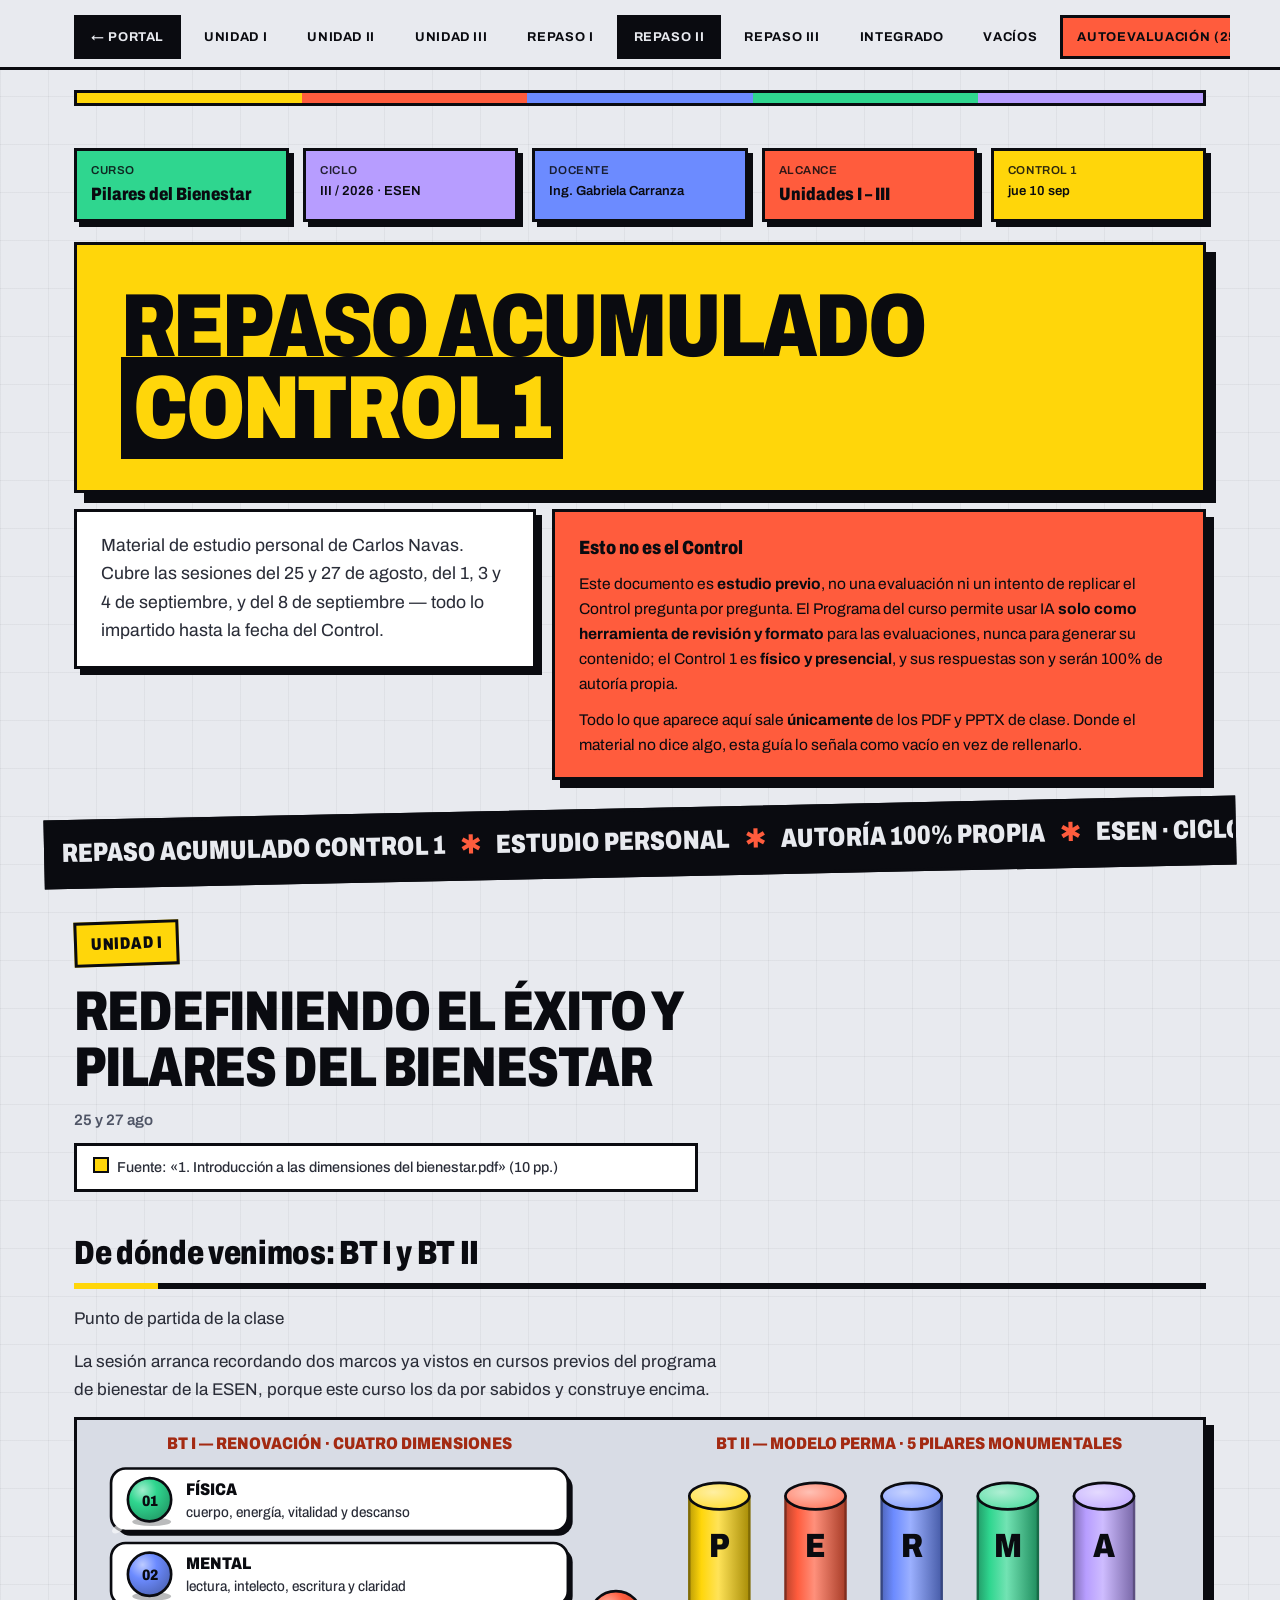
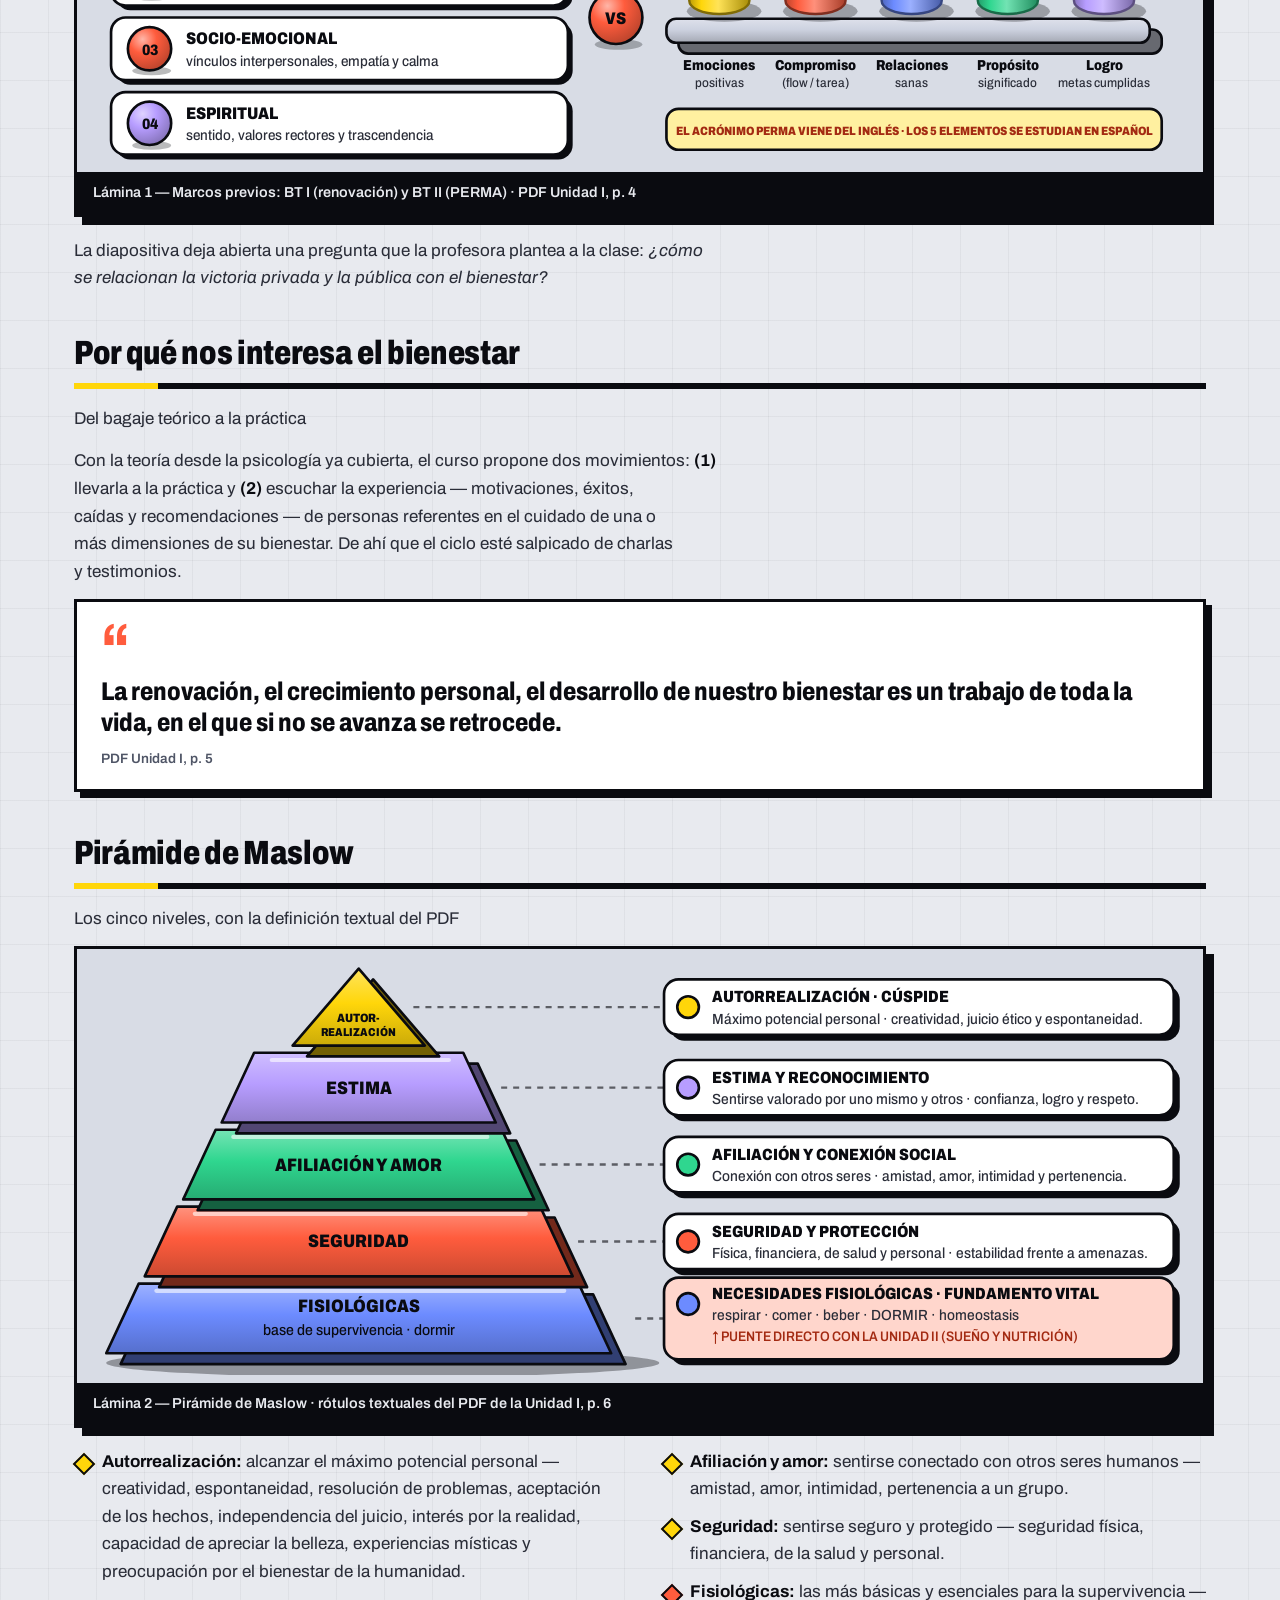
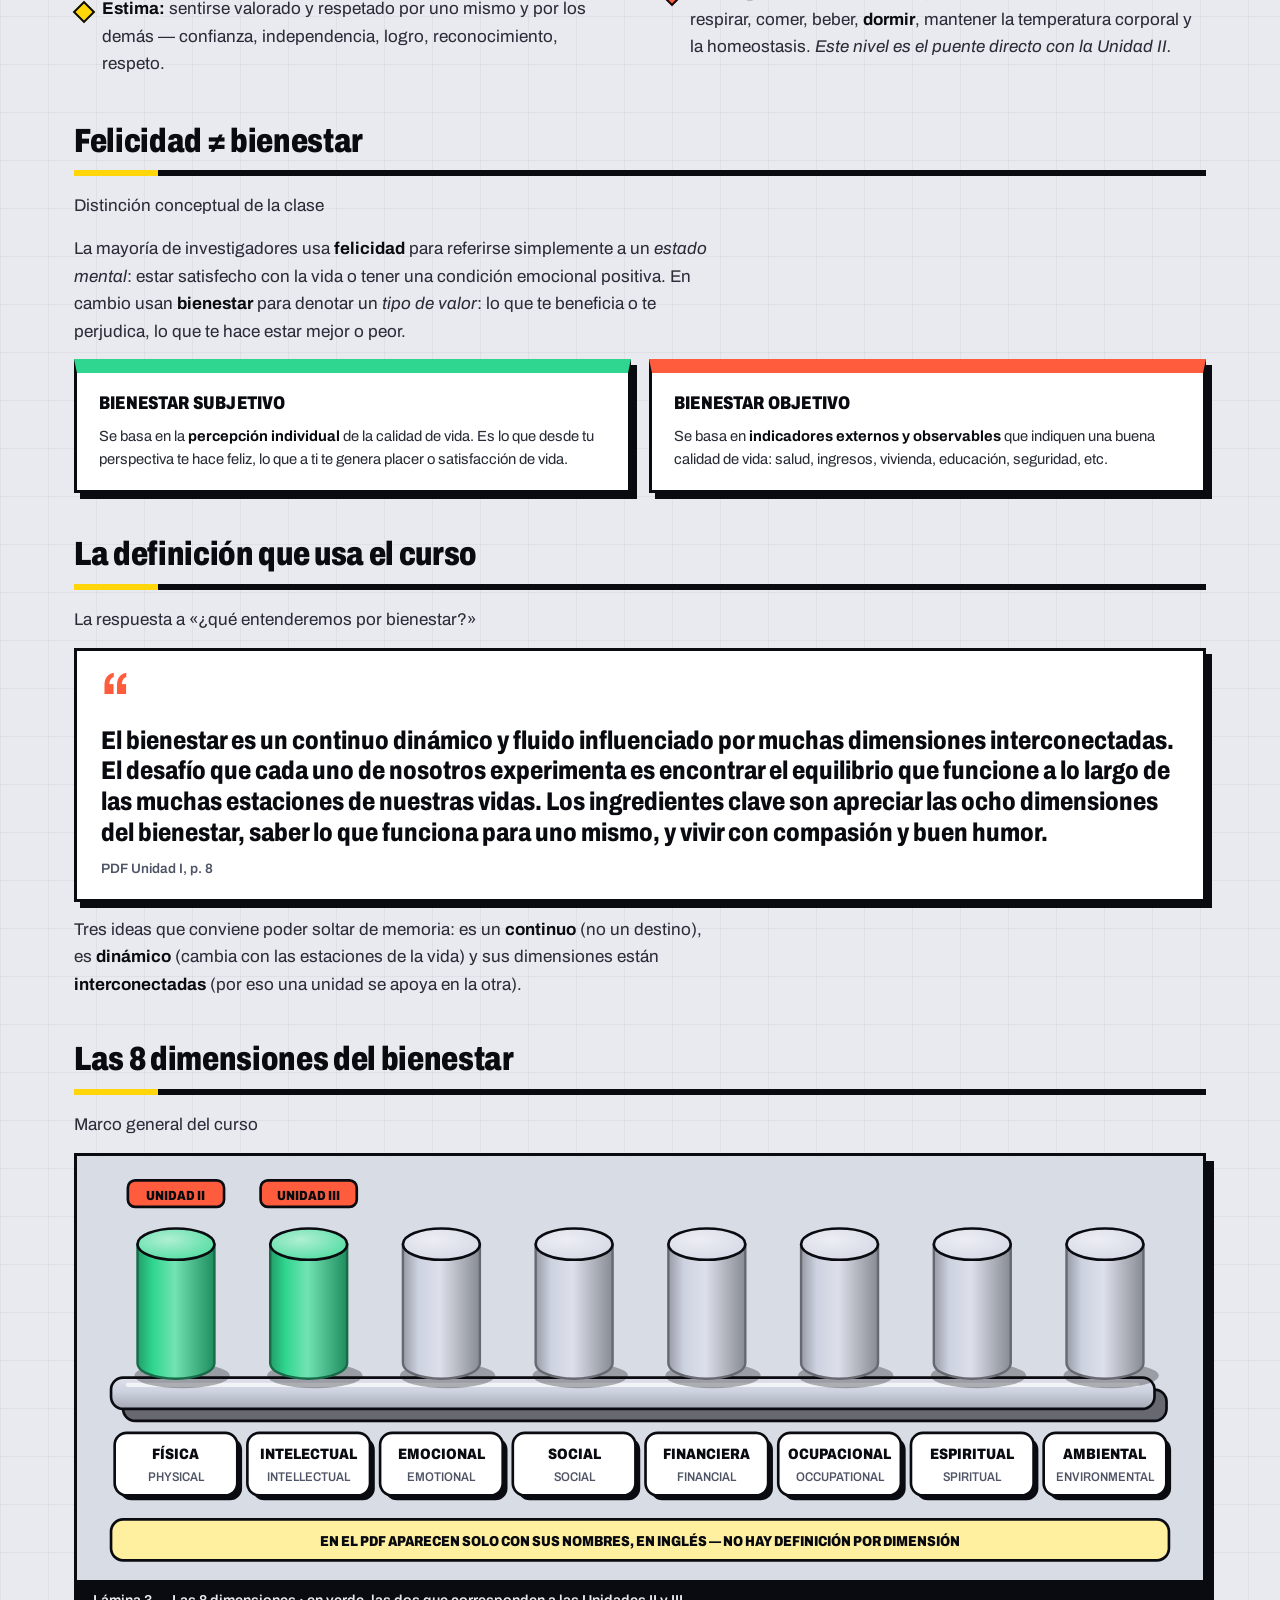
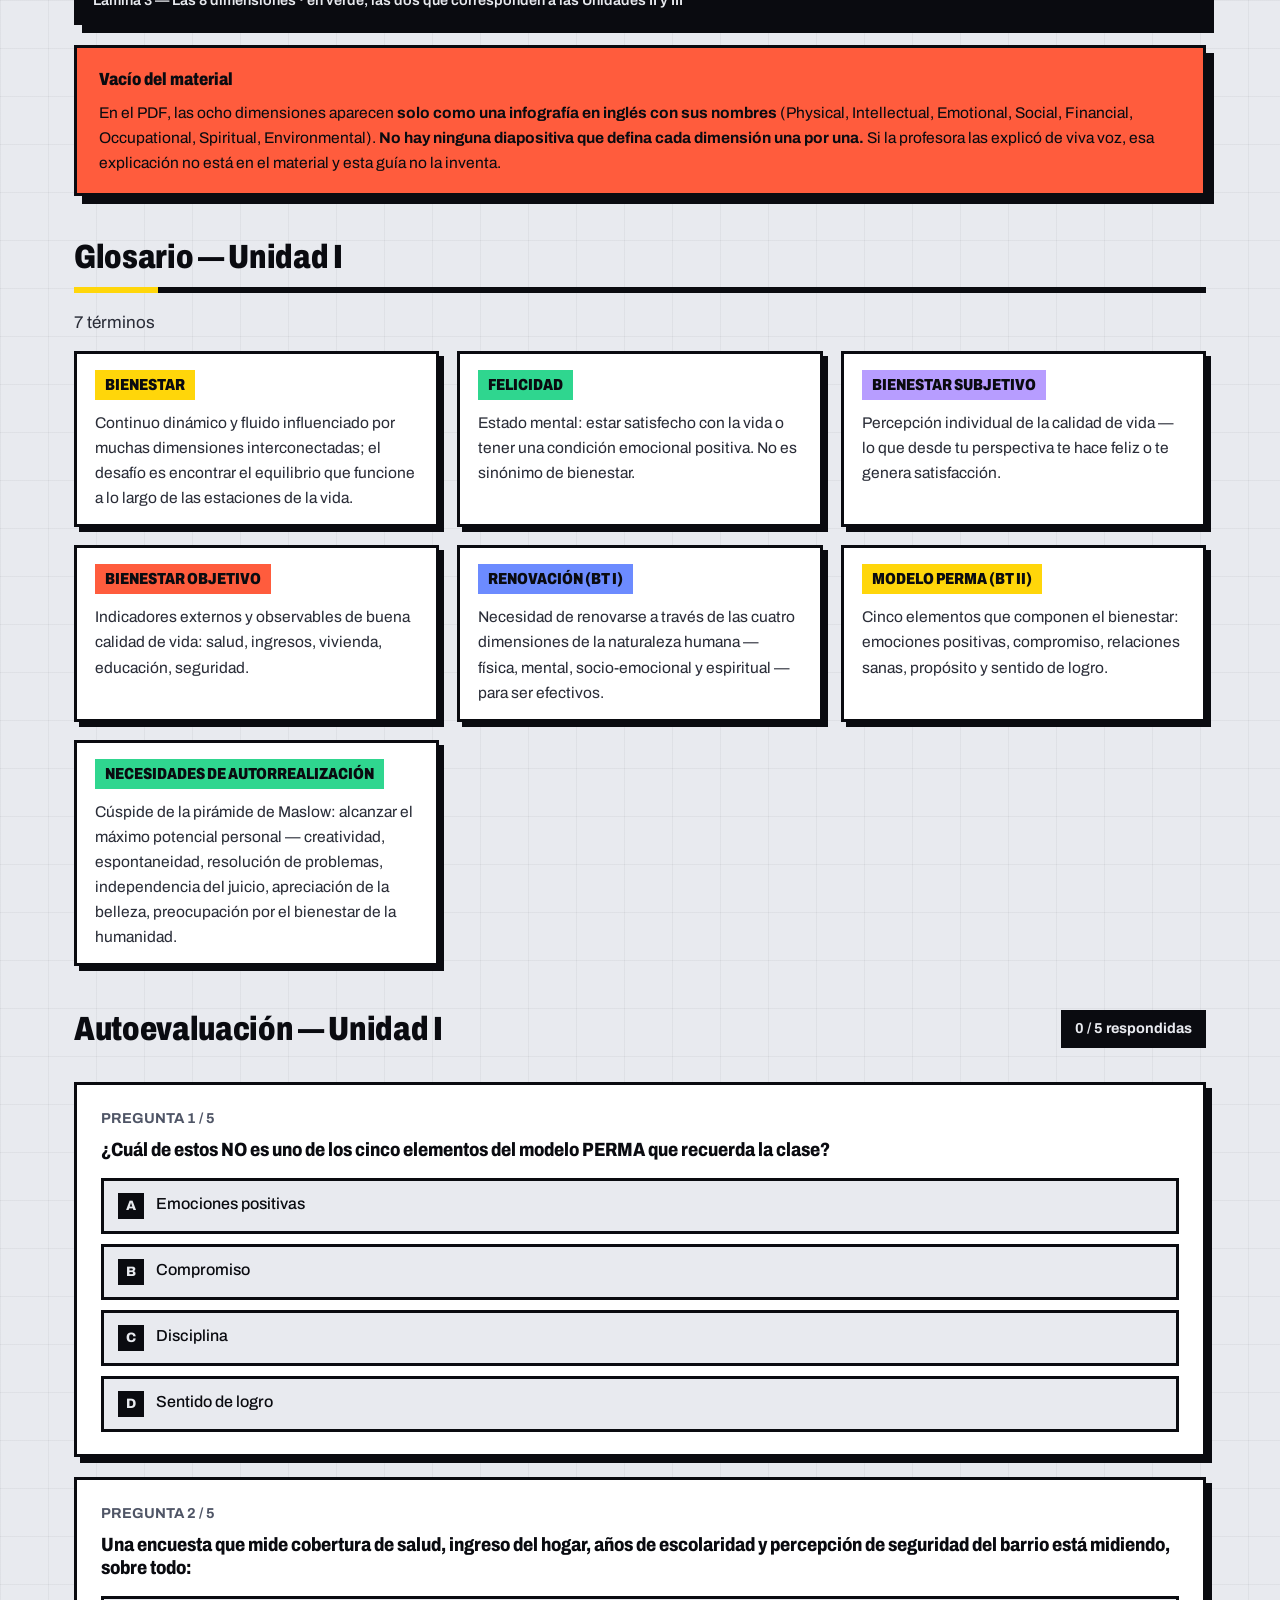
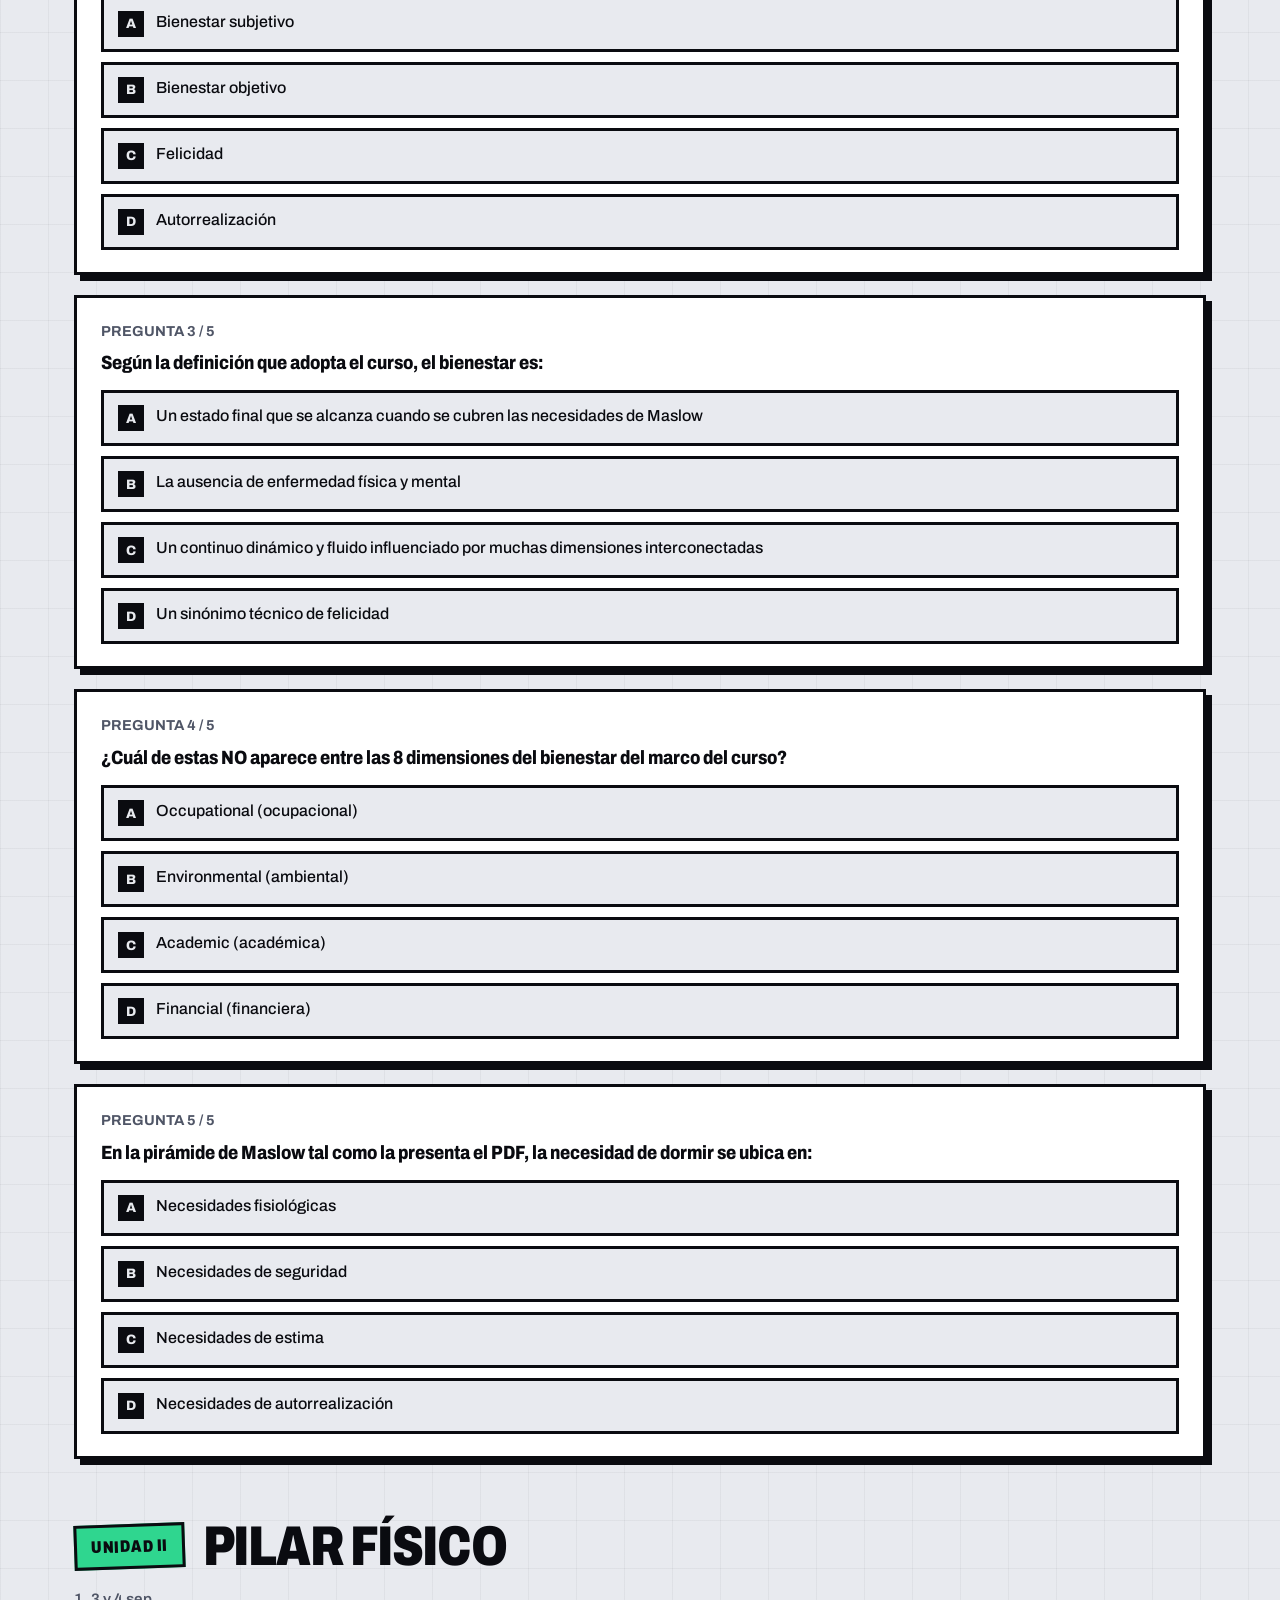
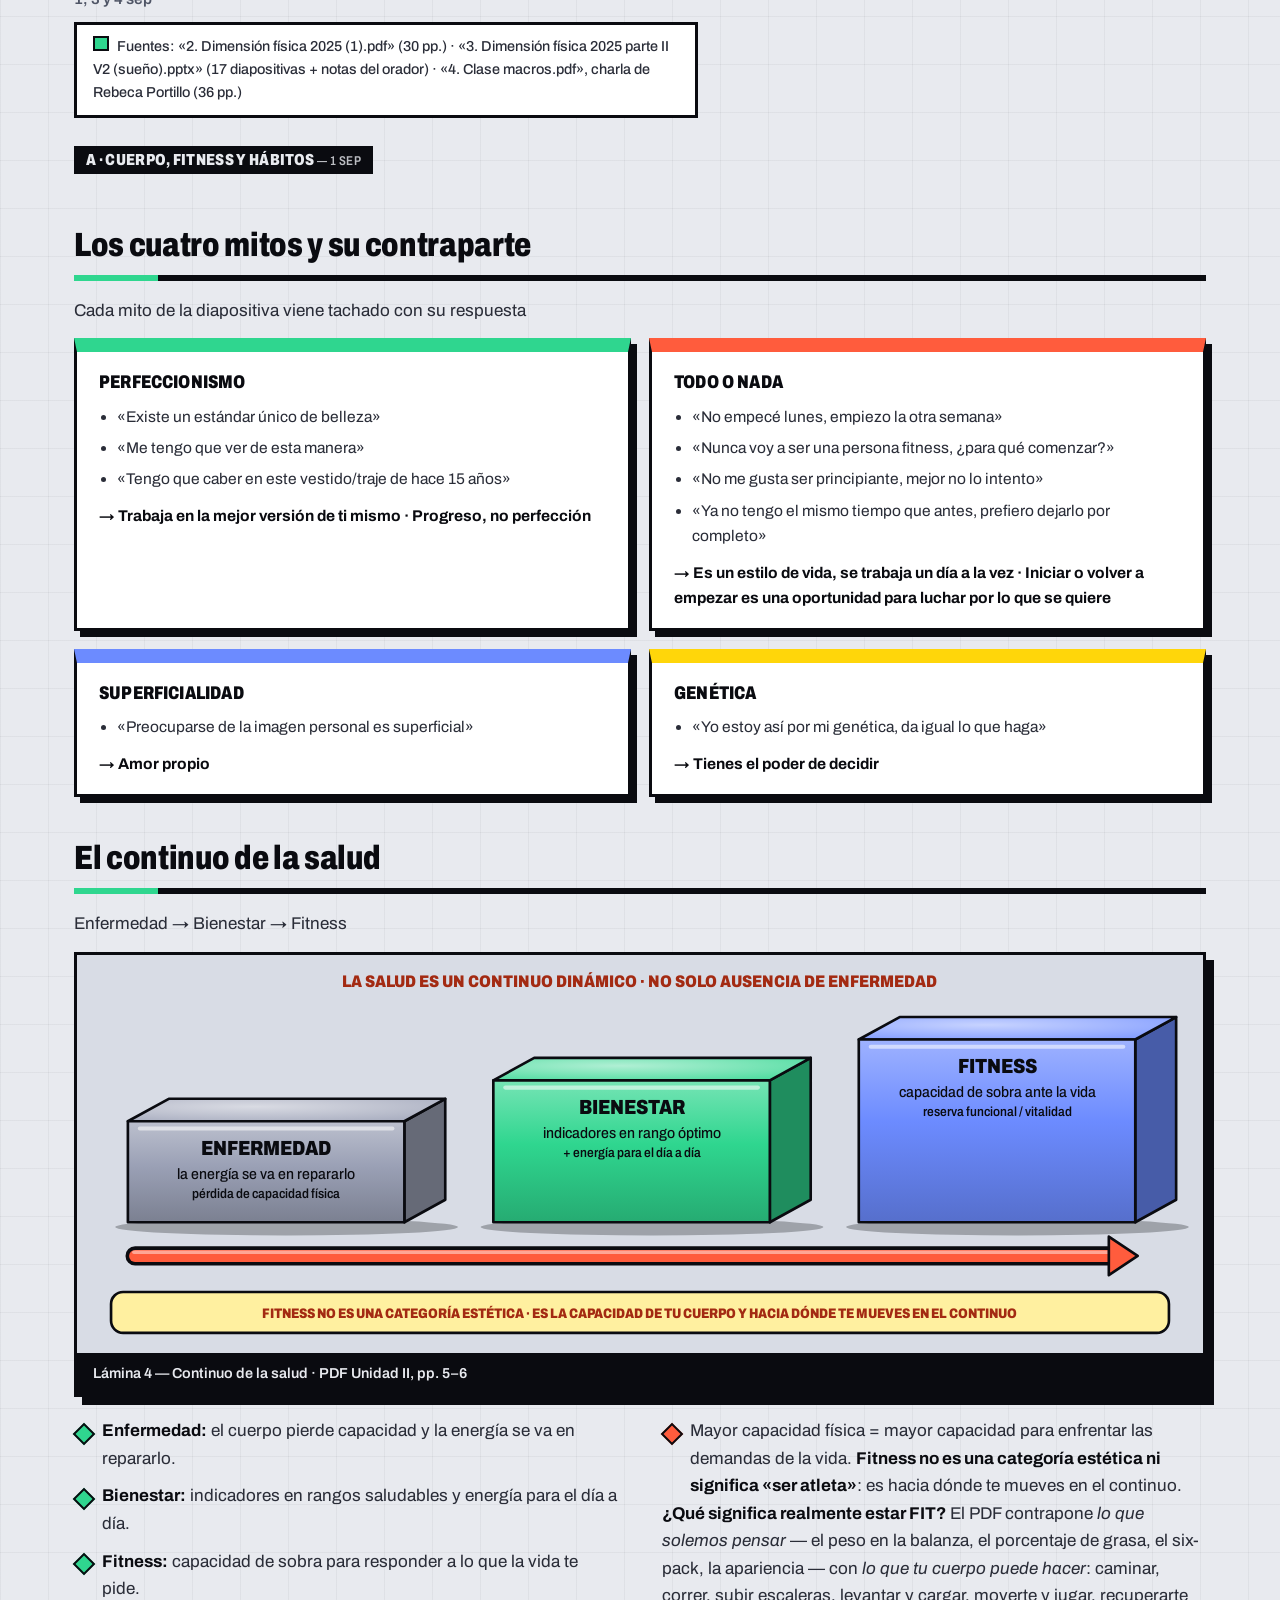
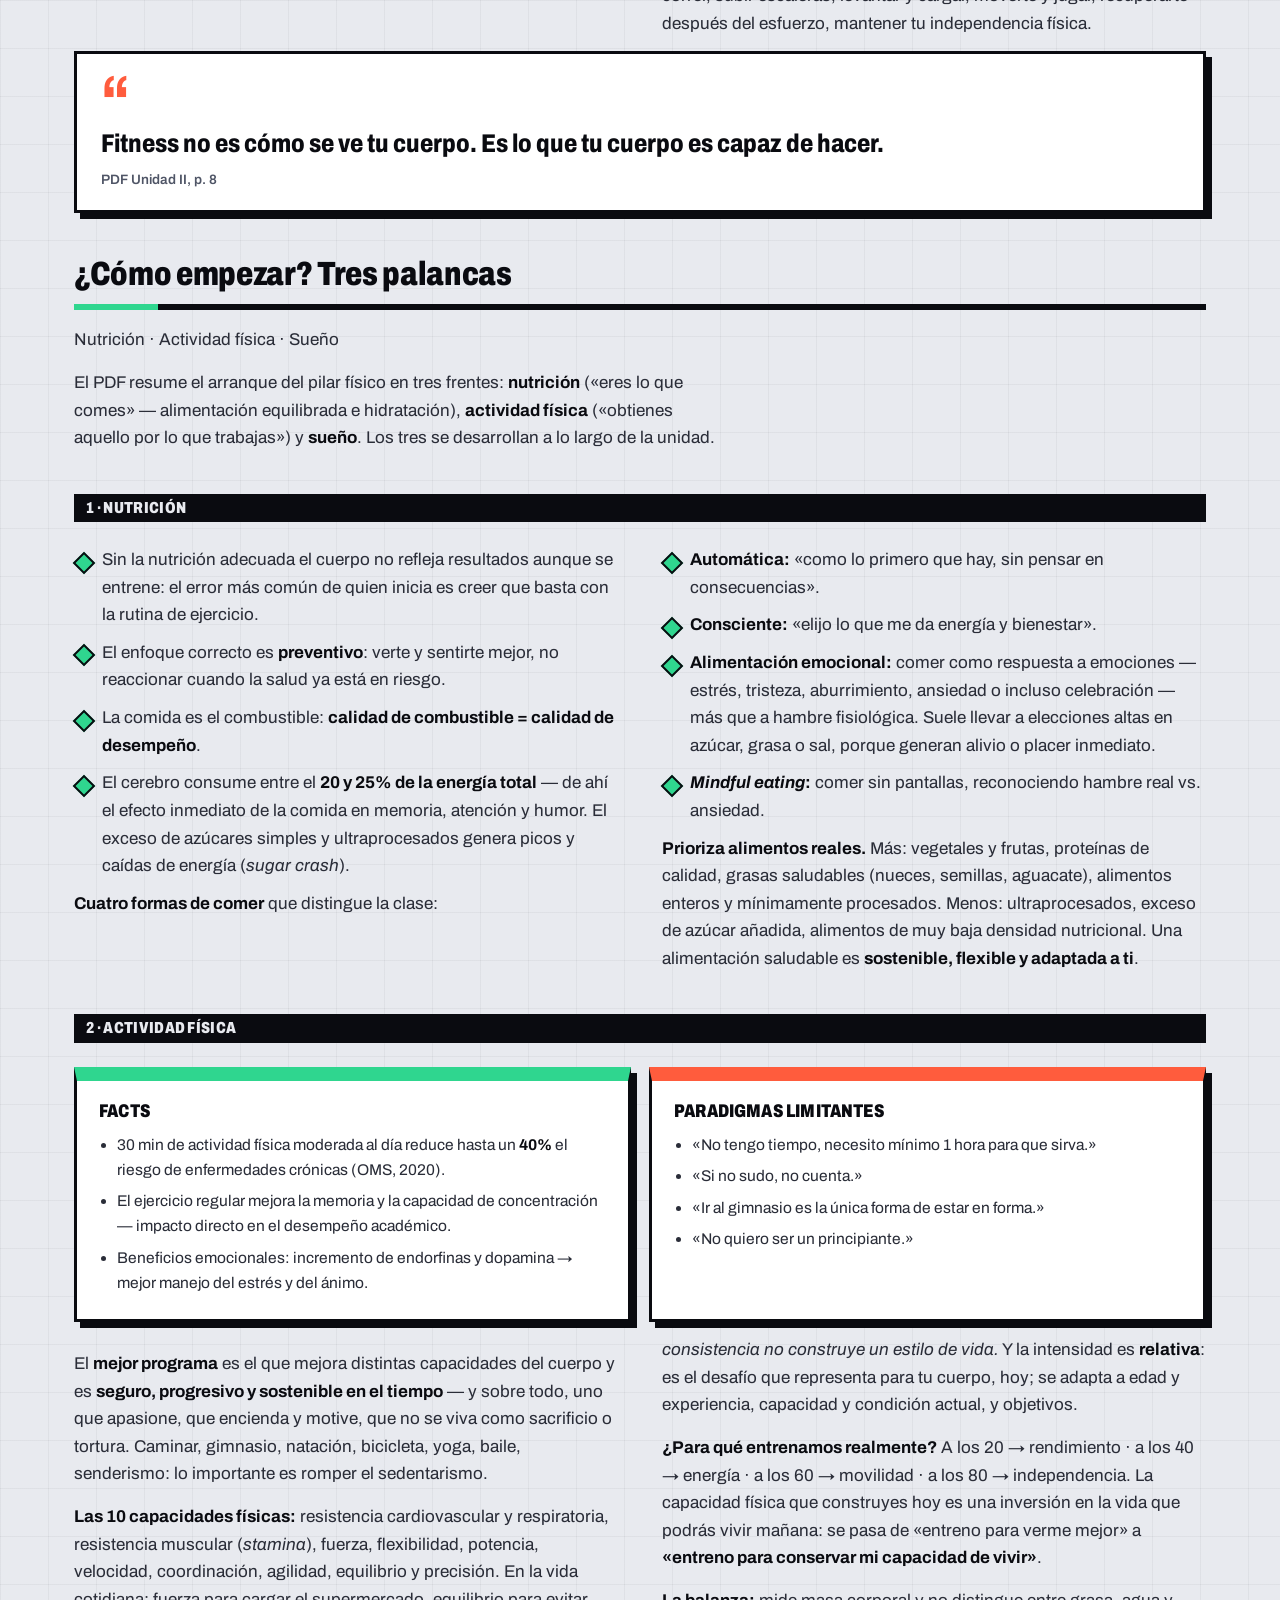
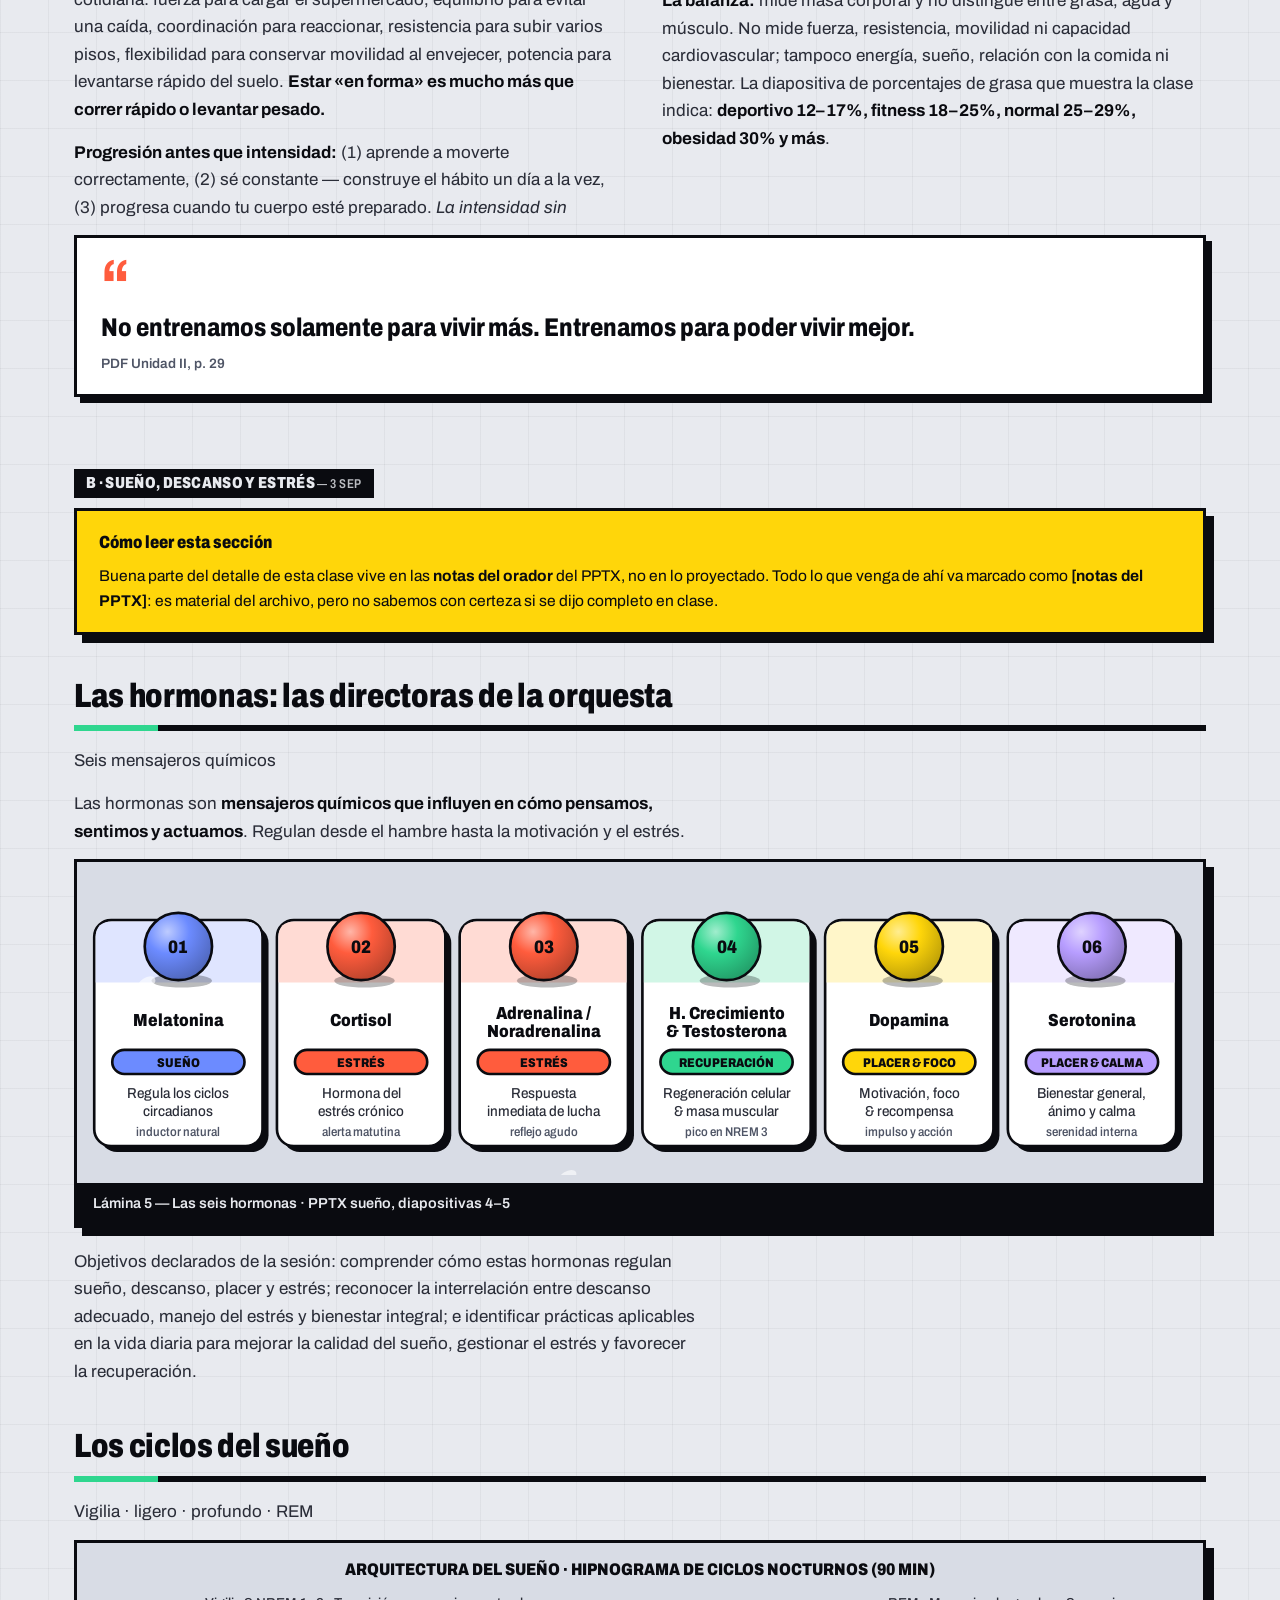
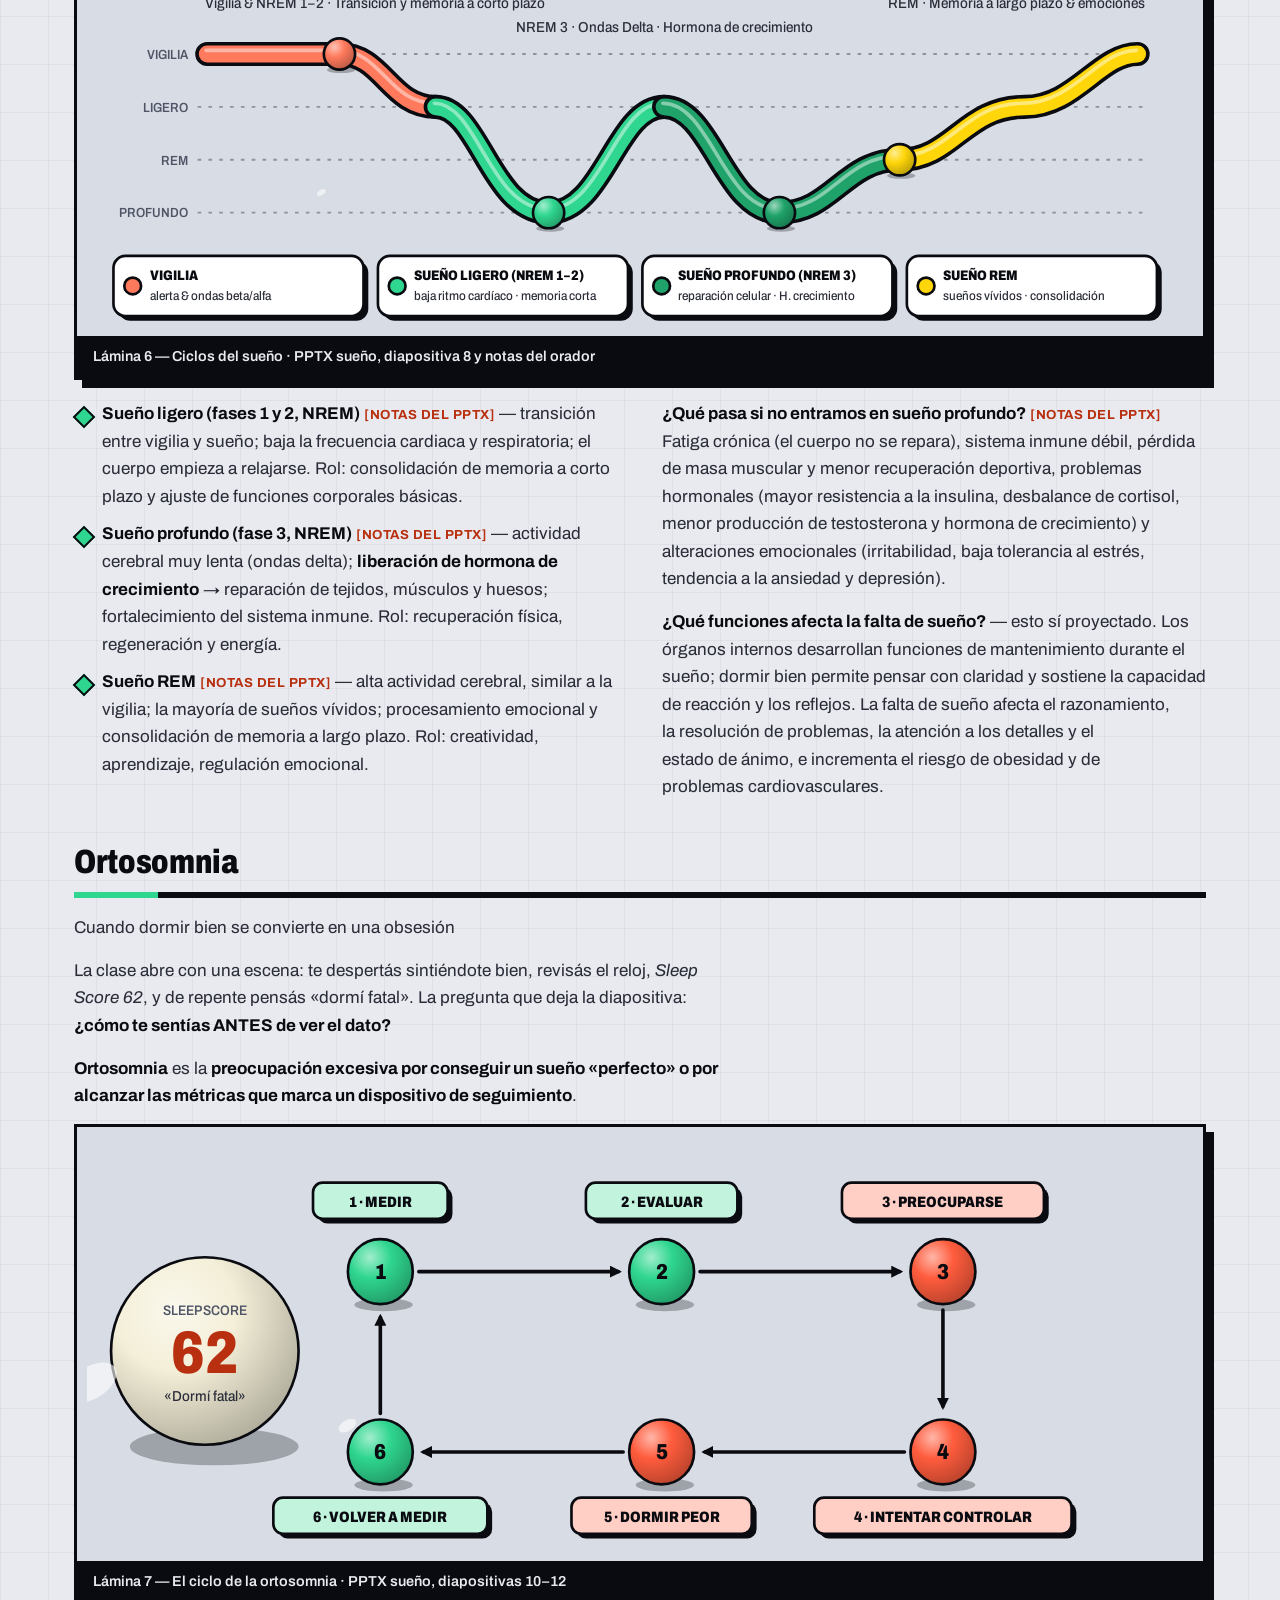
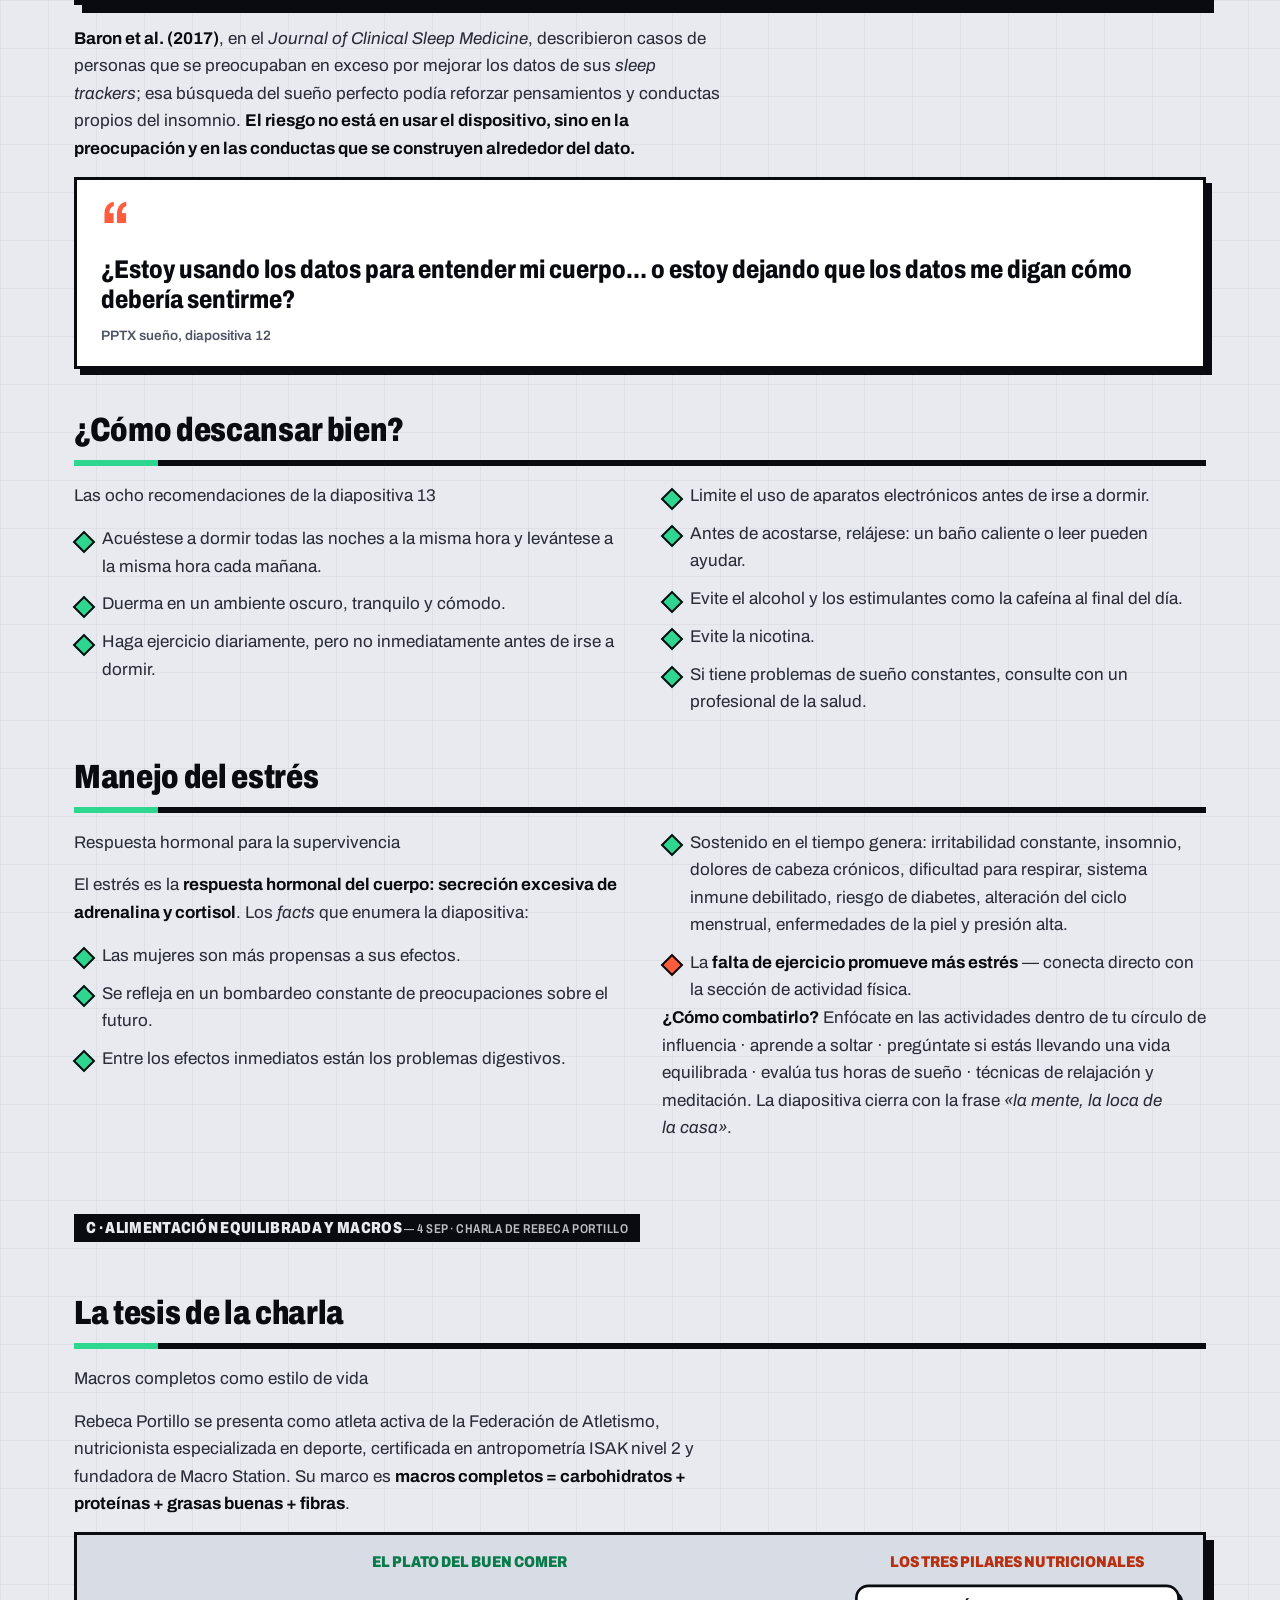
==== commit e4593931: "feat(figures): láminas SVG en clay/3D, sin marcos ni aire de sobra, y texto en dos columnas - tools/" ====
--- a/docs/repaso-control-1/index.html
+++ b/docs/repaso-control-1/index.html
@@ -1,17 +1,9 @@
 <!doctype html>
 <html lang="es">
 <head>
-<script>
-  (function(){
-    var saved = null;
-    try { saved = localStorage.getItem('pb_theme'); } catch (_) {}
-    var dark = saved === 'dark' || (!saved && window.matchMedia && window.matchMedia('(prefers-color-scheme: dark)').matches);
-    if(dark) document.documentElement.setAttribute('data-theme', 'dark');
-    else document.documentElement.setAttribute('data-theme', 'light');
-  })();
-</script>
 <meta charset="UTF-8">
 <meta name="viewport" content="width=device-width, initial-scale=1.0">
+<meta name="color-scheme" content="light">
 <title>Repaso — Control 1 · Pilares del Bienestar</title>
 <style>
 /*DESIGN:START*/
@@ -26,7 +18,7 @@
      (titulares condensados y pesadísimos; texto en ancho normal).
    · Tiles planos de color con borde grueso y sombra dura (sin desenfoque).
    · Sin tiles dentro de tiles: el .block es texto abierto, los tiles son sus piezas.
-   · Modo noche por tokens (tinta oscura + borde y sombra del color de acento).
+   · Solo modo claro (se probó un modo noche y se descartó: los colores saturados no sobreviven bien).
    · El contenido SIEMPRE es visible: el motion solo mejora, nunca oculta.
    ===================================================================== */
 
@@ -40,6 +32,7 @@
   --on-a:#0A0B10;           /* texto sobre un tile de color (modo día) */
   --n-edge:var(--ink); --n-shd:var(--ink);   /* tile neutro */
   --foot-bg:#0A0B10; --foot-fg:#E8EAEF;
+  color-scheme:light;
   --a:var(--c-yellow);      /* acento del tile actual */
 
   --out:cubic-bezier(.16,1,.3,1);          /* ease-out expo */
@@ -68,38 +61,10 @@
   --svg-shaft-mid:#F4F5F9; --svg-shaft-dark:#F4F5F9;
   --svg-greca:#0A0B10;
 }
-[data-theme="dark"]{
-  --paper:#0A0B10; --paper-2:#171A23; --card:#11131A;
-  --ink:#EDEFF5; --ink-2:#C9CDDA; --faint:#9AA0B3; --line:#2A2D3A;
-  --grid:rgba(237,239,245,.035);
-  --on-a:#EDEFF5;
-  --n-edge:#BAC0D0; --n-shd:#262A38;
-  --foot-bg:#11131A; --foot-fg:#C9CDDA;
-  --pine:#3FE0A0; --moss:#3FE0A0; --clay:#FF8F76; --clay-deep:#FF8F76; --sage:#7FC4A0;
-  --gold:#FFD60A; --gold-doric:#FFD60A; --gold-deep:#FFD60A; --pine-light:#3FE0A0;
-  --success:#3FE0A0; --danger:#FF8F76;
-  --svg-bg-start:#171A23; --svg-bg-mid:#171A23; --svg-bg-end:#171A23;
-  --svg-card-start:#20232F; --svg-card-mid:#20232F; --svg-card-end:#20232F; --svg-card-edge:#20232F;
-  --svg-ped-start:#2A2E3C; --svg-ped-mid:#2A2E3C; --svg-ped-end:#2A2E3C;
-  --svg-clay-bg-start:#4A1F17; --svg-clay-bg-end:#4A1F17;
-  --svg-pine-bg-start:#12392A; --svg-pine-bg-end:#12392A;
-  --svg-gold-bg-start:#4A3D05; --svg-gold-bg-end:#4A3D05;
-  --svg-shaft-edge:#EDEFF5; --svg-shaft-light:#2A2E3C; --svg-shaft-peak:#2A2E3C;
-  --svg-shaft-mid:#2A2E3C; --svg-shaft-dark:#2A2E3C;
-  --svg-greca:#EDEFF5;
-}
-
-/* Superficie de un tile con acento (--a):
-   día  = relleno del color, borde y sombra de tinta, texto negro;
-   noche = relleno oscuro teñido, borde y sombra del color, texto claro. */
+/* Superficie de un tile con acento (--a): relleno del color, borde y sombra de tinta, texto negro. */
 *{
   --a-bg:var(--a); --a-fg:var(--on-a); --a-edge:var(--ink); --a-shd:var(--ink);
   --chip-bg:#0A0B10; --chip-fg:var(--a);
-}
-[data-theme="dark"] *{
-  --a-bg:color-mix(in oklab,var(--a) 14%,var(--paper));
-  --a-fg:var(--ink); --a-edge:var(--a); --a-shd:var(--a);
-  --chip-bg:var(--a); --chip-fg:#0A0B10;
 }
 
 /* ---------- Base ---------- */
@@ -135,7 +100,6 @@
 nav.toc ul{ list-style:none; display:flex; gap:6px; margin:0 auto; padding:8px 24px; overflow-x:auto; max-width:1180px; align-items:center; scrollbar-width:none; }
 nav.toc ul::-webkit-scrollbar{ display:none; }
 nav.toc li{ flex:0 0 auto; }
-nav.toc li:last-child{ margin-left:auto; }
 nav.toc a{ display:flex; align-items:center; min-height:44px; padding:0 14px; font-weight:700; font-size:.8rem; letter-spacing:.05em; text-transform:uppercase;
   text-decoration:none; color:var(--ink); border:3px solid transparent; white-space:nowrap; transition:transform .25s var(--out), background .15s; }
 nav.toc a:hover{ background:var(--c-yellow); color:#0A0B10; border-color:#0A0B10; transform:translateY(-3px) rotate(-1.2deg); }
@@ -143,16 +107,9 @@
 nav.toc a.nav-temple{ background:var(--ink); color:var(--paper); border-color:var(--ink); }
 nav.toc a.nav-temple:hover{ background:var(--c-yellow); color:#0A0B10; border-color:#0A0B10; }
 nav.toc a.nav-highlight{ background:var(--c-coral); color:#0A0B10; border-color:#0A0B10; }
-.theme-toggle-btn{ font:inherit; font-weight:700; font-size:.8rem; text-transform:uppercase; letter-spacing:.05em; cursor:pointer; background:var(--c-yellow); color:#0A0B10;
-  border:3px solid #0A0B10; min-height:44px; padding:0 14px; box-shadow:4px 4px 0 var(--ink); display:inline-flex; gap:8px; align-items:center;
-  transition:transform .2s var(--out), box-shadow .2s; }
-.theme-toggle-btn:hover{ transform:translate(-2px,-2px) rotate(-1.5deg); box-shadow:7px 7px 0 var(--ink); }
-.theme-toggle-btn:active{ transform:translate(4px,4px); box-shadow:0 0 0 var(--ink); transition-duration:.06s; }
-.theme-toggle-btn #theme-icon{ display:inline-block; transition:transform .5s var(--out); }
-.theme-toggle-btn:hover #theme-icon{ transform:rotate(180deg); }
 
 /* ---------- Franja de colores (antes: greca) ---------- */
-.stripe{ height:18px; border:3px solid var(--n-edge); margin:26px 0;
+.stripe{ height:16px; border:3px solid var(--n-edge); margin:20px 0;
   background:linear-gradient(90deg,var(--c-yellow) 0 20%,var(--c-coral) 0 40%,var(--c-blue) 0 60%,var(--c-green) 0 80%,var(--c-lilac) 0); }
 .stripe.subtle{ height:10px; }
 
@@ -165,7 +122,7 @@
 header.top > h1, .aviso, .note, .caso, .fcard{ box-shadow:8px 8px 0 var(--a-shd); }
 
 /* ---------- Cabecera bento ---------- */
-header.top{ display:grid; grid-template-columns:repeat(12,minmax(0,1fr)); gap:18px; padding:28px 0 8px; }
+header.top{ display:grid; grid-template-columns:repeat(12,minmax(0,1fr)); gap:16px; padding:22px 0 0; }
 header.top > *{ min-width:0; }
 header.top > .plate{ grid-column:1/-1; }
 header.top > h1{ --a:var(--c-yellow); grid-column:1/-1; padding:clamp(20px,3.4vw,40px) clamp(20px,3.4vw,44px); box-shadow:10px 10px 0 var(--a-shd); color:var(--a-fg); }
@@ -190,7 +147,7 @@
 .aviso p + p{ margin-top:.7em; }
 
 /* ---------- Cinta de texto en movimiento ---------- */
-.ticker{ overflow:hidden; background:var(--ink); color:var(--paper); border:3px solid var(--ink); margin:40px -30px; transform:rotate(-1.2deg); padding:10px 0; position:relative; }
+.ticker{ overflow:hidden; background:var(--ink); color:var(--paper); border:3px solid var(--ink); margin:28px -30px; transform:rotate(-1.2deg); padding:10px 0; position:relative; }
 .ticker.alt{ background:var(--c-yellow); color:#0A0B10; border-color:#0A0B10; transform:rotate(1deg); }
 .ticker-track{ display:flex; width:max-content; animation:tick 30s linear infinite; }
 .ticker.alt .ticker-track{ animation-direction:reverse; animation-duration:38s; }
@@ -198,27 +155,31 @@
 .ticker-track span.dot{ color:var(--c-coral); padding:0; }
 .ticker.alt .ticker-track span.dot{ color:#0A0B10; }
 .ticker:hover .ticker-track{ animation-play-state:paused; }
-[data-theme="dark"] .ticker{ background:var(--paper); color:var(--c-yellow); border-color:var(--c-yellow); }
-[data-theme="dark"] .ticker.alt{ background:var(--c-yellow); color:#0A0B10; }
 
 /* ---------- Unidades ---------- */
-section.unit{ --accent:var(--c-yellow); padding:24px 0 8px; margin-top:34px; position:relative; }
+section.unit{ --accent:var(--c-yellow); padding:16px 0 0; margin-top:26px; position:relative; }
 section.unit:nth-of-type(5n+2){ --accent:var(--c-green); }
 section.unit:nth-of-type(5n+3){ --accent:var(--c-lilac); }
 section.unit:nth-of-type(5n+4){ --accent:var(--c-coral); }
 section.unit:nth-of-type(5n+5){ --accent:var(--c-blue); }
-.unit-head{ display:flex; gap:18px; align-items:center; flex-wrap:wrap; margin-bottom:4px; }
+.unit-head{ display:flex; gap:18px; align-items:center; flex-wrap:wrap; margin-bottom:0; }
 .unit-num{ font-weight:850; font-stretch:80%; font-size:1.05rem; letter-spacing:.03em; text-transform:uppercase; background:var(--accent); color:#0A0B10;
   border:3px solid var(--n-edge); padding:6px 14px; transform:rotate(-2deg); display:inline-block; }
 .unit-dates{ font-weight:600; font-size:.95rem; color:var(--faint); margin:12px 0 4px; }
-.fuente{ font-size:.9rem; font-weight:500; color:var(--ink-2); background:var(--card); border:3px solid var(--n-edge); padding:12px 16px; margin:14px 0 8px; max-width:78ch; }
+.fuente{ font-size:.9rem; font-weight:500; color:var(--ink-2); background:var(--card); border:3px solid var(--n-edge); padding:10px 16px; margin:10px 0 0; max-width:78ch; }
 .fuente::before{ content:""; display:inline-block; width:.8em; height:.8em; background:var(--accent); border:2px solid var(--n-edge); margin-right:.6em; vertical-align:-.05em; }
 
 /* ---------- Bloques: texto abierto + tiles ---------- */
-.block{ display:grid; grid-template-columns:repeat(12,minmax(0,1fr)); column-gap:28px; row-gap:18px; margin:68px 0; align-items:start; }
+.block{ display:grid; grid-template-columns:repeat(12,minmax(0,1fr)); column-gap:28px; row-gap:14px; margin:44px 0; align-items:start; }
 .block > *{ grid-column:1/-1; min-width:0; margin-top:0; margin-bottom:0; }
-.block > :is(p,ul,ol){ grid-column:1/8; }
-.block > :is(.note,blockquote){ grid-column:8/-1; }
+.block > :is(p,ul,ol){ grid-column:1/8; }                 /* sin JS: columna de lectura a la izquierda */
+.block > .prose{ grid-column:1/-1; }                       /* con JS: párrafos y listas consecutivos van en .prose */
+.block > .prose:not(.cols){ grid-column:1/8; }
+.block > .prose.cols{ columns:2; column-gap:44px; }
+.block > .prose:not(.cols) + .note{ grid-column:8/-1; }   /* la nota se sienta junto al texto corto que la precede */
+.prose > :is(p,ul,ol){ margin-bottom:.9em; orphans:3; widows:3; }
+.prose > :last-child{ margin-bottom:0; }
+.prose ul.clean li{ break-inside:avoid; }
 .block > h3{ display:block; padding-bottom:12px; border-bottom:6px solid var(--n-edge); margin-bottom:2px; position:relative; }
 .block > h3::after{ content:""; position:absolute; left:0; bottom:-6px; width:84px; height:6px; background:var(--accent); }
 .block > .sub{ display:block; font-weight:600; font-size:1rem; color:var(--ink-2); margin:0; text-transform:none; letter-spacing:0; padding-top:4px; }
@@ -266,10 +227,10 @@
 blockquote cite{ display:block; font-stretch:100%; font-weight:600; font-size:.85rem; font-style:normal; color:var(--faint); margin-top:12px; }
 
 /* ---------- Láminas ---------- */
-figure.diag{ margin:0; border:3px solid var(--n-edge); background:var(--paper-2); padding:14px 14px 0; overflow:hidden; box-shadow:8px 8px 0 var(--n-shd); }
-figure.diag .scroller{ overflow-x:auto; padding-bottom:12px; }
+figure.diag{ margin:0 0 6px; border:3px solid var(--n-edge); background:var(--paper-2); padding:10px 10px 0; overflow:hidden; box-shadow:8px 8px 0 var(--n-shd); }
+figure.diag .scroller{ overflow-x:auto; padding-bottom:8px; }
 figure.diag svg{ display:block; width:100%; height:auto; }
-figure.diag figcaption{ font-weight:600; font-size:.9rem; background:var(--ink); color:var(--paper); margin:0 -14px; padding:10px 16px; }
+figure.diag figcaption{ font-weight:600; font-size:.9rem; background:var(--ink); color:var(--paper); margin:0 -10px; padding:9px 16px; }
 figure.diag svg text[font-family*="Cinzel"]{ font-family:var(--font); font-stretch:86%; font-weight:800; letter-spacing:.01em; }
 figure.diag svg text[font-family*="Cormorant"]{ font-family:var(--font); font-stretch:72%; font-style:normal; font-weight:560; }
 figure.diag svg text[font-family*="Plex"]{ font-family:var(--font); font-stretch:78%; font-weight:600; letter-spacing:.02em; }
@@ -403,7 +364,6 @@
 @keyframes spin{ to{ rotate:360deg; } }
 @keyframes floaty{ 0%,100%{ transform:translateY(0); } 50%{ transform:translateY(-12px); } }
 @keyframes tick{ to{ transform:translateX(-50%); } }
-@keyframes vt-reveal{ from{ clip-path:circle(0 at var(--tx,50%) var(--ty,0)); } to{ clip-path:circle(150vmax at var(--tx,50%) var(--ty,0)); } }
 
 .w{ display:inline-block; overflow:hidden; vertical-align:bottom; padding-bottom:.06em; margin-bottom:-.06em; }
 .w > span{ display:inline-block; }
@@ -422,13 +382,10 @@
   /* revelado al scroll (solo desplazamiento: el contenido nunca queda invisible);
      requiere scroll-driven animations, sin soporte simplemente no se anima */
   @supports (animation-timeline: view()){
-    .note, .two > div, .three > div, dl.glos > div, .q, figure.diag, .deck, .notes, blockquote, .block > :is(p,ul,ol), .block > h3,
+    .note, .two > div, .three > div, dl.glos > div, .q, figure.diag, .deck, .notes, blockquote, .block > .prose, .block > :is(p,ul,ol), .block > h3,
     .ut, .ctl, .idea, .seal, .band, .ficha, .hero-quote, [data-reveal]{
       animation:rise linear both; animation-timeline:view(); animation-range:entry 0% entry 38%; }
   }
-  ::view-transition-old(root), ::view-transition-new(root){ animation:none; mix-blend-mode:normal; }
-  ::view-transition-new(root){ animation:vt-reveal .8s var(--out) both; z-index:2; }
-  ::view-transition-old(root){ z-index:1; }
 }
 @media (prefers-reduced-motion:reduce){
   html{ scroll-behavior:auto; }
@@ -437,10 +394,10 @@
 
 /* ---------- Responsive ---------- */
 @media (max-width:900px){
-  .block > *, .block > :is(p,ul,ol), .block > :is(.note,blockquote){ grid-column:1/-1; }
+  .block > *, .block > :is(p,ul,ol), .block > .prose:not(.cols), .block > .prose:not(.cols) + .note{ grid-column:1/-1; }
+  .block > .prose.cols{ columns:1; }
   header.top > .lede, header.top > .aviso{ grid-column:1/-1; }
   .ticker{ margin-left:-24px; margin-right:-24px; }
-  nav.toc li:last-child{ margin-left:0; }
 }
 @media (max-width:520px){
   .wrap{ padding:0 16px; }
@@ -450,15 +407,11 @@
   header.top > h1{ box-shadow:6px 6px 0 var(--a-shd); }
   .block{ margin:52px 0; }
 }
-
-/* ---------- Ajustes finos del modo noche ---------- */
-[data-theme="dark"] figure.diag figcaption{ background:#232634; color:var(--ink); border-top:3px solid var(--n-edge); }
-[data-theme="dark"] .score{ background:var(--c-yellow); color:#0A0B10; }
 /*DESIGN:END*/
 </style>
 </head>
 <body>
-<nav class="toc"><ul><li><a href="../" class="nav-temple">← PORTAL</a></li><li><a href="../unidad-01/">UNIDAD I</a></li><li><a href="../unidad-02/">UNIDAD II</a></li><li><a href="../unidad-03/">UNIDAD III</a></li><li><a href="#u1">REPASO I</a></li><li><a href="#u2">REPASO II</a></li><li><a href="#u3">REPASO III</a></li><li><a href="#integrado">INTEGRADO</a></li><li><a href="#vacios">VACÍOS</a></li><li><a href="#quiz" class="nav-highlight">AUTOEVALUACIÓN (25)</a></li><li><button id="theme-toggle" class="theme-toggle-btn" aria-label="Cambiar a modo noche" aria-pressed="false"><span id="theme-icon">🌙</span> <span id="theme-text">Modo Noche</span></button></li></ul></nav>
+<nav class="toc"><ul><li><a href="../" class="nav-temple">← PORTAL</a></li><li><a href="../unidad-01/">UNIDAD I</a></li><li><a href="../unidad-02/">UNIDAD II</a></li><li><a href="../unidad-03/">UNIDAD III</a></li><li><a href="#u1">REPASO I</a></li><li><a href="#u2">REPASO II</a></li><li><a href="#u3">REPASO III</a></li><li><a href="#integrado">INTEGRADO</a></li><li><a href="#vacios">VACÍOS</a></li><li><a href="#quiz" class="nav-highlight">AUTOEVALUACIÓN (25)</a></li></ul></nav>
 <div class="wrap">
 <div class="stripe"></div>
 <header class="top"><div class="plate"><div><span>Curso</span><b>Pilares del Bienestar</b></div><div><span>Ciclo</span>III / 2026 · ESEN</div><div><span>Docente</span>Ing. Gabriela Carranza</div><div><span>Alcance</span><b>Unidades I – III</b></div><div><span>Control 1</span>jue 10 sep</div></div><h1>Repaso acumulado<br><em>Control 1</em></h1><p class="lede">Material de estudio personal de Carlos Navas. Cubre las sesiones del 25 y 27 de agosto, del 1, 3 y 4 de septiembre, y del 8 de septiembre — todo lo impartido hasta la fecha del Control.</p><div class="aviso"><span class="tag">Esto no es el Control</span><p>Este documento es <b>estudio previo</b>, no una evaluación ni un intento de replicar el Control pregunta por pregunta. El Programa del curso permite usar IA <b>solo como herramienta de revisión y formato</b> para las evaluaciones, nunca para generar su contenido; el Control 1 es <b>físico y presencial</b>, y sus respuestas son y serán 100% de autoría propia.</p><p>Todo lo que aparece aquí sale <b>únicamente</b> de los PDF y PPTX de clase. Donde el material no dice algo, esta guía lo señala como vacío en vez de rellenarlo.</p></div></header><section class="unit" id="u1"><div class="unit-head"><span class="unit-num">UNIDAD I</span><h2>Redefiniendo el éxito y pilares del bienestar</h2></div><p class="unit-dates">25 y 27 ago</p><p class="fuente">Fuente: «1. Introducción a las dimensiones del bienestar.pdf» (10 pp.)</p>
@@ -467,244 +420,7 @@
     <p class="sub">Punto de partida de la clase</p>
     <p>La sesión arranca recordando dos marcos ya vistos en cursos previos del programa de
     bienestar de la ESEN, porque este curso los da por sabidos y construye encima.</p>
-    <figure class="diag"><div class="scroller"><svg style="min-width:720px; width:100%;" viewBox="0 0 920 280" role="img" aria-label="Lámina 1 — Marcos previos: BT I (renovación) y BT II (modelo PERMA)">
-<defs>
-  <!-- Adaptive Stone & Marble Gradients using CSS Variables -->
-  <linearGradient id="rc1-s1-gk-bg-grad" x1="0%" y1="0%" x2="100%" y2="100%">
-    <stop offset="0%" stop-color="var(--svg-bg-start, #FCFAF7)"/>
-    <stop offset="50%" stop-color="var(--svg-bg-mid, #F5F0E6)"/>
-    <stop offset="100%" stop-color="var(--svg-bg-end, #EAE1D0)"/>
-  </linearGradient>
-  <linearGradient id="rc1-s1-gk-card-stone" x1="0%" y1="0%" x2="0%" y2="100%">
-    <stop offset="0%" stop-color="var(--svg-card-start, #FFFFFF)"/>
-    <stop offset="15%" stop-color="var(--svg-card-mid, #FBF8F2)"/>
-    <stop offset="85%" stop-color="var(--svg-card-end, #EFE8DA)"/>
-    <stop offset="100%" stop-color="var(--svg-card-edge, #E2D8C6)"/>
-  </linearGradient>
-  <linearGradient id="rc1-s1-gk-pediment" x1="0%" y1="0%" x2="0%" y2="100%">
-    <stop offset="0%" stop-color="var(--svg-ped-start, #EDE7DA)"/>
-    <stop offset="45%" stop-color="var(--svg-ped-mid, #DCD2C0)"/>
-    <stop offset="100%" stop-color="var(--svg-ped-end, #C2B59F)"/>
-  </linearGradient>
-
-  <!-- Clay & Terracotta Gradients -->
-  <linearGradient id="rc1-s1-gk-clay" x1="0%" y1="0%" x2="100%" y2="100%">
-    <stop offset="0%" stop-color="#E07A5F"/>
-    <stop offset="50%" stop-color="#AB4F33"/>
-    <stop offset="100%" stop-color="#7A2D15"/>
-  </linearGradient>
-  <linearGradient id="rc1-s1-gk-clay-light" x1="0%" y1="0%" x2="0%" y2="100%">
-    <stop offset="0%" stop-color="var(--svg-clay-bg-start, #FAF1ED)"/>
-    <stop offset="100%" stop-color="var(--svg-clay-bg-end, #EED8CF)"/>
-  </linearGradient>
-
-  <!-- Pine & Moss Gradients -->
-  <linearGradient id="rc1-s1-gk-pine" x1="0%" y1="0%" x2="100%" y2="100%">
-    <stop offset="0%" stop-color="#347259"/>
-    <stop offset="50%" stop-color="#1B4234"/>
-    <stop offset="100%" stop-color="#0E231B"/>
-  </linearGradient>
-  <linearGradient id="rc1-s1-gk-moss" x1="0%" y1="0%" x2="100%" y2="100%">
-    <stop offset="0%" stop-color="#3B8F6D"/>
-    <stop offset="100%" stop-color="#25694D"/>
-  </linearGradient>
-  <linearGradient id="rc1-s1-gk-pine-light" x1="0%" y1="0%" x2="0%" y2="100%">
-    <stop offset="0%" stop-color="var(--svg-pine-bg-start, #F0F6F3)"/>
-    <stop offset="100%" stop-color="var(--svg-pine-bg-end, #D6E6DE)"/>
-  </linearGradient>
-
-  <!-- Gold & Electrum -->
-  <linearGradient id="rc1-s1-gk-gold" x1="0%" y1="0%" x2="100%" y2="100%">
-    <stop offset="0%" stop-color="#FFEAA7"/>
-    <stop offset="35%" stop-color="#DFC07A"/>
-    <stop offset="75%" stop-color="#9E7B35"/>
-    <stop offset="100%" stop-color="#644D1E"/>
-  </linearGradient>
-  <linearGradient id="rc1-s1-gk-gold-card" x1="0%" y1="0%" x2="0%" y2="100%">
-    <stop offset="0%" stop-color="var(--svg-gold-bg-start, #FFFDF7)"/>
-    <stop offset="100%" stop-color="var(--svg-gold-bg-end, #F7EED8)"/>
-  </linearGradient>
-
-  <!-- Fluted Column Cylinder Lighting -->
-  <linearGradient id="rc1-s1-gk-shaft-light" x1="0%" y1="0%" x2="100%" y2="0%">
-    <stop offset="0%" stop-color="var(--svg-shaft-edge, #C2B7A2)"/>
-    <stop offset="18%" stop-color="var(--svg-shaft-light, #EAE3D4)"/>
-    <stop offset="42%" stop-color="var(--svg-shaft-peak, #FAF7F2)"/>
-    <stop offset="72%" stop-color="var(--svg-shaft-mid, #DDD3BF)"/>
-    <stop offset="100%" stop-color="var(--svg-shaft-dark, #AEA18A)"/>
-  </linearGradient>
-  <linearGradient id="rc1-s1-gk-shaft-pine" x1="0%" y1="0%" x2="100%" y2="0%">
-    <stop offset="0%" stop-color="#11291F"/>
-    <stop offset="20%" stop-color="#21523F"/>
-    <stop offset="42%" stop-color="#357D61"/>
-    <stop offset="75%" stop-color="#1B4736"/>
-    <stop offset="100%" stop-color="#0E231B"/>
-  </linearGradient>
-
-  <!-- Nocturnal Sky / Lapislazuli stone -->
-  <linearGradient id="rc1-s1-gk-nocturnal" x1="0%" y1="0%" x2="100%" y2="100%">
-    <stop offset="0%" stop-color="#1B2228"/>
-    <stop offset="50%" stop-color="#13191E"/>
-    <stop offset="100%" stop-color="#0C1014"/>
-  </linearGradient>
-
-  <!-- Drop Shadow Filters -->
-  <filter id="rc1-s1-gk-shadow" x="-8%" y="-8%" width="120%" height="120%">
-    <feDropShadow dx="1" dy="2.5" stdDeviation="2" flood-color="#1A1510" flood-opacity="0.18"/>
-  </filter>
-  <filter id="rc1-s1-gk-shadow-sm" x="-5%" y="-5%" width="110%" height="110%">
-    <feDropShadow dx="0" dy="1.5" stdDeviation="1.2" flood-color="#1A1510" flood-opacity="0.14"/>
-  </filter>
-
-  <!-- Greca pattern strip -->
-  <pattern id="rc1-s1-gk-meander" width="24" height="12" patternUnits="userSpaceOnUse">
-    <path d="M0 11h17V3H7v4h5v2H5V1h14v10h5" fill="none" stroke="var(--svg-greca, #A84E32)" stroke-width="0.9" stroke-linecap="square" opacity="0.45"/>
-  </pattern>
-  <pattern id="rc1-s1-gk-meander-gold" width="24" height="12" patternUnits="userSpaceOnUse">
-    <path d="M0 11h17V3H7v4h5v2H5V1h14v10h5" fill="none" stroke="#DFC07A" stroke-width="0.9" stroke-linecap="square" opacity="0.55"/>
-  </pattern>
-</defs>
-  <!-- Outer Classical Stele Container -->
-  <rect x="2" y="2" width="916" height="276" rx="4" fill="url(#rc1-s1-gk-bg-grad)" stroke="var(--border)" stroke-width="1.5" filter="url(#rc1-s1-gk-shadow-sm)"/>
-  <rect x="6" y="6" width="908" height="268" rx="2" fill="none" stroke="var(--border-soft)" stroke-width="1"/>
-
-  <!-- Top Greek Frieze Ribbon -->
-  <rect x="10" y="10" width="900" height="10" fill="url(#rc1-s1-gk-meander)"/>
-
-  <!-- LEFT: BT I RENOVACIÓN -->
-  <g transform="translate(24, 28)">
-    <rect x="0" y="0" width="380" height="24" rx="2" fill="url(#rc1-s1-gk-pediment)" stroke="var(--border)" stroke-width="0.8"/>
-    <text x="14" y="16" font-family="'Cinzel',serif" font-size="10.5" font-weight="700" fill="var(--clay-deep)" letter-spacing="0.08em">BT I — RENOVACIÓN · CUATRO DIMENSIONES</text>
-
-    <!-- 01 Física -->
-    <g transform="translate(0, 32)">
-      <rect x="0" y="0" width="380" height="38" rx="2" fill="url(#rc1-s1-gk-card-stone)" stroke="var(--border)" stroke-width="1" filter="url(#rc1-s1-gk-shadow-sm)"/>
-      <rect x="0" y="0" width="6" height="38" rx="1" fill="url(#rc1-s1-gk-pine)"/>
-      <text x="18" y="18" font-family="'Cinzel',serif" font-size="12" font-weight="700" fill="var(--pine)">FÍSICA</text>
-      <text x="18" y="31" font-family="'Cormorant Garamond',Georgia,serif" font-size="12.5" font-style="italic" fill="var(--text-dim)">cuerpo, energía, vitalidad y descanso</text>
-      <circle cx="355" cy="19" r="11" fill="url(#rc1-s1-gk-pine-light)" stroke="var(--pine)" stroke-width="0.8"/>
-      <text x="355" y="23" text-anchor="middle" font-family="'IBM Plex Mono',monospace" font-size="9" font-weight="600" fill="var(--pine)">01</text>
-    </g>
-
-    <!-- 02 Mental -->
-    <g transform="translate(0, 76)">
-      <rect x="0" y="0" width="380" height="38" rx="2" fill="url(#rc1-s1-gk-card-stone)" stroke="var(--border)" stroke-width="1" filter="url(#rc1-s1-gk-shadow-sm)"/>
-      <rect x="0" y="0" width="6" height="38" rx="1" fill="url(#rc1-s1-gk-pine)"/>
-      <text x="18" y="18" font-family="'Cinzel',serif" font-size="12" font-weight="700" fill="var(--pine)">MENTAL</text>
-      <text x="18" y="31" font-family="'Cormorant Garamond',Georgia,serif" font-size="12.5" font-style="italic" fill="var(--text-dim)">lectura, intelecto, escritura y claridad</text>
-      <circle cx="355" cy="19" r="11" fill="url(#rc1-s1-gk-pine-light)" stroke="var(--pine)" stroke-width="0.8"/>
-      <text x="355" y="23" text-anchor="middle" font-family="'IBM Plex Mono',monospace" font-size="9" font-weight="600" fill="var(--pine)">02</text>
-    </g>
-
-    <!-- 03 Socio-emocional -->
-    <g transform="translate(0, 120)">
-      <rect x="0" y="0" width="380" height="38" rx="2" fill="url(#rc1-s1-gk-card-stone)" stroke="var(--border)" stroke-width="1" filter="url(#rc1-s1-gk-shadow-sm)"/>
-      <rect x="0" y="0" width="6" height="38" rx="1" fill="url(#rc1-s1-gk-pine)"/>
-      <text x="18" y="18" font-family="'Cinzel',serif" font-size="12" font-weight="700" fill="var(--pine)">SOCIO-EMOCIONAL</text>
-      <text x="18" y="31" font-family="'Cormorant Garamond',Georgia,serif" font-size="12.5" font-style="italic" fill="var(--text-dim)">vínculos interpersonales, empatía y calma</text>
-      <circle cx="355" cy="19" r="11" fill="url(#rc1-s1-gk-pine-light)" stroke="var(--pine)" stroke-width="0.8"/>
-      <text x="355" y="23" text-anchor="middle" font-family="'IBM Plex Mono',monospace" font-size="9" font-weight="600" fill="var(--pine)">03</text>
-    </g>
-
-    <!-- 04 Espiritual -->
-    <g transform="translate(0, 164)">
-      <rect x="0" y="0" width="380" height="38" rx="2" fill="url(#rc1-s1-gk-card-stone)" stroke="var(--border)" stroke-width="1" filter="url(#rc1-s1-gk-shadow-sm)"/>
-      <rect x="0" y="0" width="6" height="38" rx="1" fill="url(#rc1-s1-gk-pine)"/>
-      <text x="18" y="18" font-family="'Cinzel',serif" font-size="12" font-weight="700" fill="var(--pine)">ESPIRITUAL</text>
-      <text x="18" y="31" font-family="'Cormorant Garamond',Georgia,serif" font-size="12.5" font-style="italic" fill="var(--text-dim)">sentido, valores rectores y trascendencia</text>
-      <circle cx="355" cy="19" r="11" fill="url(#rc1-s1-gk-pine-light)" stroke="var(--pine)" stroke-width="0.8"/>
-      <text x="355" y="23" text-anchor="middle" font-family="'IBM Plex Mono',monospace" font-size="9" font-weight="600" fill="var(--pine)">04</text>
-    </g>
-  </g>
-
-  <!-- Central Divider -->
-  <g transform="translate(432, 28)">
-    <line x1="0" y1="0" x2="0" y2="202" stroke="var(--border)" stroke-width="1.5" stroke-dasharray="4 4"/>
-    <rect x="-8" y="90" width="16" height="24" rx="2" fill="url(#rc1-s1-gk-clay)" stroke="var(--clay-deep)" stroke-width="0.8"/>
-    <text x="0" y="105" text-anchor="middle" font-family="'Cinzel',serif" font-size="10" font-weight="700" fill="#FAF8F5">VS</text>
-  </g>
-
-  <!-- RIGHT: BT II MODELO PERMA -->
-  <g transform="translate(466, 28)">
-    <rect x="0" y="0" width="430" height="24" rx="2" fill="url(#rc1-s1-gk-pediment)" stroke="var(--border)" stroke-width="0.8"/>
-    <text x="14" y="16" font-family="'Cinzel',serif" font-size="10.5" font-weight="700" fill="var(--clay-deep)" letter-spacing="0.08em">BT II — MODELO PERMA · 5 PILARES MONUMENTALES</text>
-
-    <!-- 5 Columns for P-E-R-M-A -->
-    <!-- P -->
-    <g transform="translate(20, 34)">
-      <rect x="-16" y="0" width="32" height="6" fill="var(--border-soft)" stroke="var(--border)" stroke-width="0.6"/>
-      <path d="M-14 6 L14 6 L10 11 L-10 11 Z" fill="var(--border)"/>
-      <rect x="-10" y="11" width="20" height="98" fill="url(#rc1-s1-gk-shaft-pine)" stroke="#11291F" stroke-width="0.7"/>
-      <rect x="-14" y="109" width="28" height="5" fill="var(--border-soft)" stroke="var(--border)" stroke-width="0.6"/>
-      <rect x="-17" y="114" width="34" height="6" fill="var(--border)" stroke="var(--border)" stroke-width="0.6"/>
-      <circle cx="0" cy="50" r="9" fill="url(#rc1-s1-gk-gold)" stroke="#644D1E" stroke-width="0.8"/>
-      <text x="0" y="54" text-anchor="middle" font-family="'Cinzel',serif" font-size="10" font-weight="800" fill="#1B1713">P</text>
-      <text x="0" y="134" text-anchor="middle" font-family="'Cinzel',serif" font-size="10" font-weight="700" fill="var(--pine)">Emociones</text>
-      <text x="0" y="146" text-anchor="middle" font-family="'Cormorant Garamond',Georgia,serif" font-size="11" font-style="italic" fill="var(--text-dim)">positivas</text>
-    </g>
-
-    <!-- E -->
-    <g transform="translate(108, 34)">
-      <rect x="-16" y="0" width="32" height="6" fill="var(--border-soft)" stroke="var(--border)" stroke-width="0.6"/>
-      <path d="M-14 6 L14 6 L10 11 L-10 11 Z" fill="var(--border)"/>
-      <rect x="-10" y="11" width="20" height="98" fill="url(#rc1-s1-gk-shaft-pine)" stroke="#11291F" stroke-width="0.7"/>
-      <rect x="-14" y="109" width="28" height="5" fill="var(--border-soft)" stroke="var(--border)" stroke-width="0.6"/>
-      <rect x="-17" y="114" width="34" height="6" fill="var(--border)" stroke="var(--border)" stroke-width="0.6"/>
-      <circle cx="0" cy="50" r="9" fill="url(#rc1-s1-gk-gold)" stroke="#644D1E" stroke-width="0.8"/>
-      <text x="0" y="54" text-anchor="middle" font-family="'Cinzel',serif" font-size="10" font-weight="800" fill="#1B1713">E</text>
-      <text x="0" y="134" text-anchor="middle" font-family="'Cinzel',serif" font-size="10" font-weight="700" fill="var(--pine)">Compromiso</text>
-      <text x="0" y="146" text-anchor="middle" font-family="'Cormorant Garamond',Georgia,serif" font-size="11" font-style="italic" fill="var(--text-dim)">(flow / tarea)</text>
-    </g>
-
-    <!-- R -->
-    <g transform="translate(196, 34)">
-      <rect x="-16" y="0" width="32" height="6" fill="var(--border-soft)" stroke="var(--border)" stroke-width="0.6"/>
-      <path d="M-14 6 L14 6 L10 11 L-10 11 Z" fill="var(--border)"/>
-      <rect x="-10" y="11" width="20" height="98" fill="url(#rc1-s1-gk-shaft-pine)" stroke="#11291F" stroke-width="0.7"/>
-      <rect x="-14" y="109" width="28" height="5" fill="var(--border-soft)" stroke="var(--border)" stroke-width="0.6"/>
-      <rect x="-17" y="114" width="34" height="6" fill="var(--border)" stroke="var(--border)" stroke-width="0.6"/>
-      <circle cx="0" cy="50" r="9" fill="url(#rc1-s1-gk-gold)" stroke="#644D1E" stroke-width="0.8"/>
-      <text x="0" y="54" text-anchor="middle" font-family="'Cinzel',serif" font-size="10" font-weight="800" fill="#1B1713">R</text>
-      <text x="0" y="134" text-anchor="middle" font-family="'Cinzel',serif" font-size="10" font-weight="700" fill="var(--pine)">Relaciones</text>
-      <text x="0" y="146" text-anchor="middle" font-family="'Cormorant Garamond',Georgia,serif" font-size="11" font-style="italic" fill="var(--text-dim)">sanas</text>
-    </g>
-
-    <!-- M -->
-    <g transform="translate(284, 34)">
-      <rect x="-16" y="0" width="32" height="6" fill="var(--border-soft)" stroke="var(--border)" stroke-width="0.6"/>
-      <path d="M-14 6 L14 6 L10 11 L-10 11 Z" fill="var(--border)"/>
-      <rect x="-10" y="11" width="20" height="98" fill="url(#rc1-s1-gk-shaft-pine)" stroke="#11291F" stroke-width="0.7"/>
-      <rect x="-14" y="109" width="28" height="5" fill="var(--border-soft)" stroke="var(--border)" stroke-width="0.6"/>
-      <rect x="-17" y="114" width="34" height="6" fill="var(--border)" stroke="var(--border)" stroke-width="0.6"/>
-      <circle cx="0" cy="50" r="9" fill="url(#rc1-s1-gk-gold)" stroke="#644D1E" stroke-width="0.8"/>
-      <text x="0" y="54" text-anchor="middle" font-family="'Cinzel',serif" font-size="10" font-weight="800" fill="#1B1713">M</text>
-      <text x="0" y="134" text-anchor="middle" font-family="'Cinzel',serif" font-size="10" font-weight="700" fill="var(--pine)">Propósito</text>
-      <text x="0" y="146" text-anchor="middle" font-family="'Cormorant Garamond',Georgia,serif" font-size="11" font-style="italic" fill="var(--text-dim)">significado</text>
-    </g>
-
-    <!-- A -->
-    <g transform="translate(372, 34)">
-      <rect x="-16" y="0" width="32" height="6" fill="var(--border-soft)" stroke="var(--border)" stroke-width="0.6"/>
-      <path d="M-14 6 L14 6 L10 11 L-10 11 Z" fill="var(--border)"/>
-      <rect x="-10" y="11" width="20" height="98" fill="url(#rc1-s1-gk-shaft-pine)" stroke="#11291F" stroke-width="0.7"/>
-      <rect x="-14" y="109" width="28" height="5" fill="var(--border-soft)" stroke="var(--border)" stroke-width="0.6"/>
-      <rect x="-17" y="114" width="34" height="6" fill="var(--border)" stroke="var(--border)" stroke-width="0.6"/>
-      <circle cx="0" cy="50" r="9" fill="url(#rc1-s1-gk-gold)" stroke="#644D1E" stroke-width="0.8"/>
-      <text x="0" y="54" text-anchor="middle" font-family="'Cinzel',serif" font-size="10" font-weight="800" fill="#1B1713">A</text>
-      <text x="0" y="134" text-anchor="middle" font-family="'Cinzel',serif" font-size="10" font-weight="700" fill="var(--pine)">Logro</text>
-      <text x="0" y="146" text-anchor="middle" font-family="'Cormorant Garamond',Georgia,serif" font-size="11" font-style="italic" fill="var(--text-dim)">metas cumplidas</text>
-    </g>
-
-    <!-- Bottom Delphic Note Ribbon -->
-    <rect x="0" y="184" width="430" height="20" rx="2" fill="url(#rc1-s1-gk-gold-card)" stroke="var(--border)" stroke-width="0.8"/>
-    <text x="215" y="198" text-anchor="middle" font-family="'IBM Plex Mono',monospace" font-size="7.8" font-weight="600" fill="var(--clay-deep)">EL ACRÓNIMO PERMA VIENE DEL INGLÉS · LOS 5 ELEMENTOS SE ESTUDIAN EN ESPAÑOL</text>
-  </g>
-
-  <!-- Bottom Architrave Inscription -->
-  <line x1="20" y1="248" x2="900" y2="248" stroke="var(--border)" stroke-width="1"/>
-  <text x="24" y="263" font-family="'IBM Plex Mono',monospace" font-size="8.5" fill="var(--text-faint)">ESEN · PILARES DEL BIENESTAR · MARCOS PREVIOS FUNDACIONALES</text>
-  <text x="896" y="263" text-anchor="end" font-family="'Cinzel',serif" font-size="9" font-weight="700" fill="var(--clay)">LÁMINA I · MMXXVI</text>
-</svg></div><figcaption>Lámina 1 — Marcos previos: BT I (renovación) y BT II (PERMA) · PDF Unidad I, p. 4</figcaption></figure>
+    <figure class="diag"><div class="scroller"><svg class="sv" style="min-width:680px; width:100%;" viewBox="0 0 920 278" role="img" aria-label="Lámina 1 — Marcos previos: BT I (renovación) y BT II (modelo PERMA)"><defs><radialGradient id="rc1-f1-s-blue" cx=".34" cy=".28" r=".85"><stop offset="0" stop-color="#bdcbff"/><stop offset=".38" stop-color="#6C8BFF"/><stop offset="1" stop-color="#495fad"/></radialGradient><linearGradient id="rc1-f1-v-blue" x1="0" x2="1" y1="0" y2="0"><stop offset="0" stop-color="#5067bd"/><stop offset=".2" stop-color="#6C8BFF"/><stop offset=".48" stop-color="#9bb0ff"/><stop offset="1" stop-color="#475ca8"/></linearGradient><radialGradient id="rc1-f1-t-blue" cx=".4" cy=".35" r=".8"><stop offset="0" stop-color="#c7d3ff"/><stop offset="1" stop-color="#7e99ff"/></radialGradient><linearGradient id="rc1-f1-f-blue" x1="0" x2="0" y1="0" y2="1"><stop offset="0" stop-color="#9eb2ff"/><stop offset=".45" stop-color="#6C8BFF"/><stop offset="1" stop-color="#566fcc"/></linearGradient><radialGradient id="rc1-f1-s-coral" cx=".34" cy=".28" r=".85"><stop offset="0" stop-color="#ffb6a8"/><stop offset=".38" stop-color="#FF5C3D"/><stop offset="1" stop-color="#ad3f29"/></radialGradient><linearGradient id="rc1-f1-v-coral" x1="0" x2="1" y1="0" y2="0"><stop offset="0" stop-color="#bd442d"/><stop offset=".2" stop-color="#FF5C3D"/><stop offset=".48" stop-color="#ff907b"/><stop offset="1" stop-color="#a83d28"/></linearGradient><radialGradient id="rc1-f1-t-coral" cx=".4" cy=".35" r=".8"><stop offset="0" stop-color="#ffc1b5"/><stop offset="1" stop-color="#ff7054"/></radialGradient><linearGradient id="rc1-f1-f-coral" x1="0" x2="0" y1="0" y2="1"><stop offset="0" stop-color="#ff937f"/><stop offset=".45" stop-color="#FF5C3D"/><stop offset="1" stop-color="#cc4a31"/></linearGradient><radialGradient id="rc1-f1-s-yellow" cx=".34" cy=".28" r=".85"><stop offset="0" stop-color="#ffed91"/><stop offset=".38" stop-color="#FFD60A"/><stop offset="1" stop-color="#ad9207"/></radialGradient><linearGradient id="rc1-f1-v-yellow" x1="0" x2="1" y1="0" y2="0"><stop offset="0" stop-color="#bd9e07"/><stop offset=".2" stop-color="#FFD60A"/><stop offset=".48" stop-color="#ffe358"/><stop offset="1" stop-color="#a88d07"/></linearGradient><radialGradient id="rc1-f1-t-yellow" cx=".4" cy=".35" r=".8"><stop offset="0" stop-color="#ffefa2"/><stop offset="1" stop-color="#ffdb27"/></radialGradient><linearGradient id="rc1-f1-f-yellow" x1="0" x2="0" y1="0" y2="1"><stop offset="0" stop-color="#ffe45d"/><stop offset=".45" stop-color="#FFD60A"/><stop offset="1" stop-color="#ccab08"/></linearGradient><radialGradient id="rc1-f1-s-green" cx=".34" cy=".28" r=".85"><stop offset="0" stop-color="#a1edcd"/><stop offset=".38" stop-color="#2FD68F"/><stop offset="1" stop-color="#209261"/></radialGradient><linearGradient id="rc1-f1-v-green" x1="0" x2="1" y1="0" y2="0"><stop offset="0" stop-color="#239e6a"/><stop offset=".2" stop-color="#2FD68F"/><stop offset=".48" stop-color="#72e3b3"/><stop offset="1" stop-color="#1f8d5e"/></linearGradient><radialGradient id="rc1-f1-t-green" cx=".4" cy=".35" r=".8"><stop offset="0" stop-color="#b0efd4"/><stop offset="1" stop-color="#48db9c"/></radialGradient><linearGradient id="rc1-f1-f-green" x1="0" x2="0" y1="0" y2="1"><stop offset="0" stop-color="#76e4b5"/><stop offset=".45" stop-color="#2FD68F"/><stop offset="1" stop-color="#26ab72"/></linearGradient><radialGradient id="rc1-f1-s-lilac" cx=".34" cy=".28" r=".85"><stop offset="0" stop-color="#dfd3ff"/><stop offset=".38" stop-color="#B79DFF"/><stop offset="1" stop-color="#7c6bad"/></radialGradient><linearGradient id="rc1-f1-v-lilac" x1="0" x2="1" y1="0" y2="0"><stop offset="0" stop-color="#8774bd"/><stop offset=".2" stop-color="#B79DFF"/><stop offset=".48" stop-color="#cebcff"/><stop offset="1" stop-color="#7968a8"/></linearGradient><radialGradient id="rc1-f1-t-lilac" cx=".4" cy=".35" r=".8"><stop offset="0" stop-color="#e4daff"/><stop offset="1" stop-color="#c0a9ff"/></radialGradient><linearGradient id="rc1-f1-f-lilac" x1="0" x2="0" y1="0" y2="1"><stop offset="0" stop-color="#cfbeff"/><stop offset=".45" stop-color="#B79DFF"/><stop offset="1" stop-color="#927ecc"/></linearGradient><radialGradient id="rc1-f1-s-stone" cx=".34" cy=".28" r=".85"><stop offset="0" stop-color="#e9ebf1"/><stop offset=".38" stop-color="#CDD2E0"/><stop offset="1" stop-color="#8b8f98"/></radialGradient><linearGradient id="rc1-f1-v-stone" x1="0" x2="1" y1="0" y2="0"><stop offset="0" stop-color="#989ba6"/><stop offset=".2" stop-color="#CDD2E0"/><stop offset=".48" stop-color="#dde0ea"/><stop offset="1" stop-color="#878b94"/></linearGradient><radialGradient id="rc1-f1-t-stone" cx=".4" cy=".35" r=".8"><stop offset="0" stop-color="#eceef3"/><stop offset="1" stop-color="#d3d7e4"/></radialGradient><linearGradient id="rc1-f1-f-stone" x1="0" x2="0" y1="0" y2="1"><stop offset="0" stop-color="#dee1eb"/><stop offset=".45" stop-color="#CDD2E0"/><stop offset="1" stop-color="#a4a8b3"/></linearGradient><filter id="rc1-f1-blur" x="-30%" y="-80%" width="160%" height="260%"><feGaussianBlur stdDeviation="5"/></filter></defs><text x="210" y="16" class="h cl" font-size="14" text-anchor="middle">BT I — RENOVACIÓN · CUATRO DIMENSIONES</text><rect x="24" y="36" width="380" height="52" rx="12" fill="#0A0B10"/><rect x="20" y="32" width="380" height="52" rx="12" fill="#fff" stroke="#0A0B10" stroke-width="2.5"/><ellipse cx="53.8" cy="76.36" rx="16.2" ry="3.6" fill="#0A0B10" opacity="0.28" filter="url(#rc1-f1-blur)"/><circle cx="52" cy="58" r="18" fill="url(#rc1-f1-s-green)" stroke="#186b48" stroke-width="2"/><ellipse cx="45.52" cy="50.44" rx="5.3999999999999995" ry="3.06" fill="#fff" opacity=".6" transform="rotate(-32 45.52 50.44)"/><text x="52" y="63" class="h" font-size="12.5" text-anchor="middle" style="fill:#0A0B10">01</text><text x="82" y="54" class="h" font-size="14" text-anchor="start">FÍSICA</text><text x="82" y="72" class="d" font-size="12" text-anchor="start">cuerpo, energía, vitalidad y descanso</text><rect x="24" y="98" width="380" height="52" rx="12" fill="#0A0B10"/><rect x="20" y="94" width="380" height="52" rx="12" fill="#fff" stroke="#0A0B10" stroke-width="2.5"/><ellipse cx="53.8" cy="138.36" rx="16.2" ry="3.6" fill="#0A0B10" opacity="0.28" filter="url(#rc1-f1-blur)"/><circle cx="52" cy="120" r="18" fill="url(#rc1-f1-s-blue)" stroke="#364680" stroke-width="2"/><ellipse cx="45.52" cy="112.44" rx="5.3999999999999995" ry="3.06" fill="#fff" opacity=".6" transform="rotate(-32 45.52 112.44)"/><text x="52" y="125" class="h" font-size="12.5" text-anchor="middle" style="fill:#0A0B10">02</text><text x="82" y="116" class="h" font-size="14" text-anchor="start">MENTAL</text><text x="82" y="134" class="d" font-size="12" text-anchor="start">lectura, intelecto, escritura y claridad</text><rect x="24" y="160" width="380" height="52" rx="12" fill="#0A0B10"/><rect x="20" y="156" width="380" height="52" rx="12" fill="#fff" stroke="#0A0B10" stroke-width="2.5"/><ellipse cx="53.8" cy="200.36" rx="16.2" ry="3.6" fill="#0A0B10" opacity="0.28" filter="url(#rc1-f1-blur)"/><circle cx="52" cy="182" r="18" fill="url(#rc1-f1-s-coral)" stroke="#802e1f" stroke-width="2"/><ellipse cx="45.52" cy="174.44" rx="5.3999999999999995" ry="3.06" fill="#fff" opacity=".6" transform="rotate(-32 45.52 174.44)"/><text x="52" y="187" class="h" font-size="12.5" text-anchor="middle" style="fill:#0A0B10">03</text><text x="82" y="178" class="h" font-size="14" text-anchor="start">SOCIO-EMOCIONAL</text><text x="82" y="196" class="d" font-size="12" text-anchor="start">vínculos interpersonales, empatía y calma</text><rect x="24" y="222" width="380" height="52" rx="12" fill="#0A0B10"/><rect x="20" y="218" width="380" height="52" rx="12" fill="#fff" stroke="#0A0B10" stroke-width="2.5"/><ellipse cx="53.8" cy="262.36" rx="16.2" ry="3.6" fill="#0A0B10" opacity="0.28" filter="url(#rc1-f1-blur)"/><circle cx="52" cy="244" r="18" fill="url(#rc1-f1-s-lilac)" stroke="#5c4f80" stroke-width="2"/><ellipse cx="45.52" cy="236.44" rx="5.3999999999999995" ry="3.06" fill="#fff" opacity=".6" transform="rotate(-32 45.52 236.44)"/><text x="52" y="249" class="h" font-size="12.5" text-anchor="middle" style="fill:#0A0B10">04</text><text x="82" y="240" class="h" font-size="14" text-anchor="start">ESPIRITUAL</text><text x="82" y="258" class="d" font-size="12" text-anchor="start">sentido, valores rectores y trascendencia</text><ellipse cx="442.2" cy="178.44" rx="19.8" ry="4.4" fill="#0A0B10" opacity="0.28" filter="url(#rc1-f1-blur)"/><circle cx="440" cy="156" r="22" fill="url(#rc1-f1-s-coral)" stroke="#802e1f" stroke-width="2"/><ellipse cx="432.08" cy="146.76" rx="6.6" ry="3.74" fill="#fff" opacity=".6" transform="rotate(-32 432.08 146.76)"/><text x="440" y="161" class="h" font-size="14" text-anchor="middle" style="fill:#0A0B10">VS</text><text x="692" y="16" class="h cl" font-size="14" text-anchor="middle">BT II — MODELO PERMA · 5 PILARES MONUMENTALES</text><rect x="492" y="166" width="402" height="20" rx="8" fill="#676970" stroke="#0A0B10" stroke-width="2.5"/><rect x="482" y="157" width="402" height="20" rx="8" fill="url(#rc1-f1-f-stone)" stroke="#0A0B10" stroke-width="2.5"/><ellipse cx="530" cy="150.8" rx="31" ry="8.8" fill="#0A0B10" opacity="0.3" filter="url(#rc1-f1-blur)"/><path d="M501 55 V142 A25 11 0 0 0 551 142 V55 Z" fill="url(#rc1-f1-v-yellow)" stroke="#806b05" stroke-width="2" stroke-linejoin="round"/><ellipse cx="526" cy="55" rx="25" ry="11" fill="url(#rc1-f1-t-yellow)" stroke="#806b05" stroke-width="2"/><text x="526" y="106" class="h" font-size="28" text-anchor="middle" style="fill:#0A0B10">P</text><text x="526" y="200" class="h" font-size="12" text-anchor="middle">Emociones</text><text x="526" y="214" class="d" font-size="10.5" text-anchor="middle">positivas</text><ellipse cx="610" cy="150.8" rx="31" ry="8.8" fill="#0A0B10" opacity="0.3" filter="url(#rc1-f1-blur)"/><path d="M581 55 V142 A25 11 0 0 0 631 142 V55 Z" fill="url(#rc1-f1-v-coral)" stroke="#802e1f" stroke-width="2" stroke-linejoin="round"/><ellipse cx="606" cy="55" rx="25" ry="11" fill="url(#rc1-f1-t-coral)" stroke="#802e1f" stroke-width="2"/><text x="606" y="106" class="h" font-size="28" text-anchor="middle" style="fill:#0A0B10">E</text><text x="606" y="200" class="h" font-size="12" text-anchor="middle">Compromiso</text><text x="606" y="214" class="d" font-size="10.5" text-anchor="middle">(flow / tarea)</text><ellipse cx="690" cy="150.8" rx="31" ry="8.8" fill="#0A0B10" opacity="0.3" filter="url(#rc1-f1-blur)"/><path d="M661 55 V142 A25 11 0 0 0 711 142 V55 Z" fill="url(#rc1-f1-v-blue)" stroke="#364680" stroke-width="2" stroke-linejoin="round"/><ellipse cx="686" cy="55" rx="25" ry="11" fill="url(#rc1-f1-t-blue)" stroke="#364680" stroke-width="2"/><text x="686" y="106" class="h" font-size="28" text-anchor="middle" style="fill:#0A0B10">R</text><text x="686" y="200" class="h" font-size="12" text-anchor="middle">Relaciones</text><text x="686" y="214" class="d" font-size="10.5" text-anchor="middle">sanas</text><ellipse cx="770" cy="150.8" rx="31" ry="8.8" fill="#0A0B10" opacity="0.3" filter="url(#rc1-f1-blur)"/><path d="M741 55 V142 A25 11 0 0 0 791 142 V55 Z" fill="url(#rc1-f1-v-green)" stroke="#186b48" stroke-width="2" stroke-linejoin="round"/><ellipse cx="766" cy="55" rx="25" ry="11" fill="url(#rc1-f1-t-green)" stroke="#186b48" stroke-width="2"/><text x="766" y="106" class="h" font-size="28" text-anchor="middle" style="fill:#0A0B10">M</text><text x="766" y="200" class="h" font-size="12" text-anchor="middle">Propósito</text><text x="766" y="214" class="d" font-size="10.5" text-anchor="middle">significado</text><ellipse cx="850" cy="150.8" rx="31" ry="8.8" fill="#0A0B10" opacity="0.3" filter="url(#rc1-f1-blur)"/><path d="M821 55 V142 A25 11 0 0 0 871 142 V55 Z" fill="url(#rc1-f1-v-lilac)" stroke="#5c4f80" stroke-width="2" stroke-linejoin="round"/><ellipse cx="846" cy="55" rx="25" ry="11" fill="url(#rc1-f1-t-lilac)" stroke="#5c4f80" stroke-width="2"/><text x="846" y="106" class="h" font-size="28" text-anchor="middle" style="fill:#0A0B10">A</text><text x="846" y="200" class="h" font-size="12" text-anchor="middle">Logro</text><text x="846" y="214" class="d" font-size="10.5" text-anchor="middle">metas cumplidas</text><rect x="482" y="232" width="412" height="34" rx="10" fill="#FFF0A0" stroke="#0A0B10" stroke-width="2.5"/><text x="688" y="254" class="h cl" font-size="10" text-anchor="middle">EL ACRÓNIMO PERMA VIENE DEL INGLÉS · LOS 5 ELEMENTOS SE ESTUDIAN EN ESPAÑOL</text></svg></div><figcaption>Lámina 1 — Marcos previos: BT I (renovación) y BT II (PERMA) · PDF Unidad I, p. 4</figcaption></figure>
     <p>La diapositiva deja abierta una pregunta que la profesora plantea a la clase:
     <em>¿cómo se relacionan la victoria privada y la pública con el bienestar?</em></p>
   </div>
@@ -724,173 +440,7 @@
   <div class="block">
     <h3>Pirámide de Maslow</h3>
     <p class="sub">Los cinco niveles, con la definición textual del PDF</p>
-    <figure class="diag"><div class="scroller"><svg style="min-width:680px; width:100%;" viewBox="0 0 920 396" role="img" aria-label="Lámina 2 — Pirámide de necesidades de Maslow con cinco niveles y rótulos de clase">
-<defs>
-  <!-- Adaptive Stone & Marble Gradients using CSS Variables -->
-  <linearGradient id="rc1-s2-gk-bg-grad" x1="0%" y1="0%" x2="100%" y2="100%">
-    <stop offset="0%" stop-color="var(--svg-bg-start, #FCFAF7)"/>
-    <stop offset="50%" stop-color="var(--svg-bg-mid, #F5F0E6)"/>
-    <stop offset="100%" stop-color="var(--svg-bg-end, #EAE1D0)"/>
-  </linearGradient>
-  <linearGradient id="rc1-s2-gk-card-stone" x1="0%" y1="0%" x2="0%" y2="100%">
-    <stop offset="0%" stop-color="var(--svg-card-start, #FFFFFF)"/>
-    <stop offset="15%" stop-color="var(--svg-card-mid, #FBF8F2)"/>
-    <stop offset="85%" stop-color="var(--svg-card-end, #EFE8DA)"/>
-    <stop offset="100%" stop-color="var(--svg-card-edge, #E2D8C6)"/>
-  </linearGradient>
-  <linearGradient id="rc1-s2-gk-pediment" x1="0%" y1="0%" x2="0%" y2="100%">
-    <stop offset="0%" stop-color="var(--svg-ped-start, #EDE7DA)"/>
-    <stop offset="45%" stop-color="var(--svg-ped-mid, #DCD2C0)"/>
-    <stop offset="100%" stop-color="var(--svg-ped-end, #C2B59F)"/>
-  </linearGradient>
-
-  <!-- Clay & Terracotta Gradients -->
-  <linearGradient id="rc1-s2-gk-clay" x1="0%" y1="0%" x2="100%" y2="100%">
-    <stop offset="0%" stop-color="#E07A5F"/>
-    <stop offset="50%" stop-color="#AB4F33"/>
-    <stop offset="100%" stop-color="#7A2D15"/>
-  </linearGradient>
-  <linearGradient id="rc1-s2-gk-clay-light" x1="0%" y1="0%" x2="0%" y2="100%">
-    <stop offset="0%" stop-color="var(--svg-clay-bg-start, #FAF1ED)"/>
-    <stop offset="100%" stop-color="var(--svg-clay-bg-end, #EED8CF)"/>
-  </linearGradient>
-
-  <!-- Pine & Moss Gradients -->
-  <linearGradient id="rc1-s2-gk-pine" x1="0%" y1="0%" x2="100%" y2="100%">
-    <stop offset="0%" stop-color="#347259"/>
-    <stop offset="50%" stop-color="#1B4234"/>
-    <stop offset="100%" stop-color="#0E231B"/>
-  </linearGradient>
-  <linearGradient id="rc1-s2-gk-moss" x1="0%" y1="0%" x2="100%" y2="100%">
-    <stop offset="0%" stop-color="#3B8F6D"/>
-    <stop offset="100%" stop-color="#25694D"/>
-  </linearGradient>
-  <linearGradient id="rc1-s2-gk-pine-light" x1="0%" y1="0%" x2="0%" y2="100%">
-    <stop offset="0%" stop-color="var(--svg-pine-bg-start, #F0F6F3)"/>
-    <stop offset="100%" stop-color="var(--svg-pine-bg-end, #D6E6DE)"/>
-  </linearGradient>
-
-  <!-- Gold & Electrum -->
-  <linearGradient id="rc1-s2-gk-gold" x1="0%" y1="0%" x2="100%" y2="100%">
-    <stop offset="0%" stop-color="#FFEAA7"/>
-    <stop offset="35%" stop-color="#DFC07A"/>
-    <stop offset="75%" stop-color="#9E7B35"/>
-    <stop offset="100%" stop-color="#644D1E"/>
-  </linearGradient>
-  <linearGradient id="rc1-s2-gk-gold-card" x1="0%" y1="0%" x2="0%" y2="100%">
-    <stop offset="0%" stop-color="var(--svg-gold-bg-start, #FFFDF7)"/>
-    <stop offset="100%" stop-color="var(--svg-gold-bg-end, #F7EED8)"/>
-  </linearGradient>
-
-  <!-- Fluted Column Cylinder Lighting -->
-  <linearGradient id="rc1-s2-gk-shaft-light" x1="0%" y1="0%" x2="100%" y2="0%">
-    <stop offset="0%" stop-color="var(--svg-shaft-edge, #C2B7A2)"/>
-    <stop offset="18%" stop-color="var(--svg-shaft-light, #EAE3D4)"/>
-    <stop offset="42%" stop-color="var(--svg-shaft-peak, #FAF7F2)"/>
-    <stop offset="72%" stop-color="var(--svg-shaft-mid, #DDD3BF)"/>
-    <stop offset="100%" stop-color="var(--svg-shaft-dark, #AEA18A)"/>
-  </linearGradient>
-  <linearGradient id="rc1-s2-gk-shaft-pine" x1="0%" y1="0%" x2="100%" y2="0%">
-    <stop offset="0%" stop-color="#11291F"/>
-    <stop offset="20%" stop-color="#21523F"/>
-    <stop offset="42%" stop-color="#357D61"/>
-    <stop offset="75%" stop-color="#1B4736"/>
-    <stop offset="100%" stop-color="#0E231B"/>
-  </linearGradient>
-
-  <!-- Drop Shadow Filters -->
-  <filter id="rc1-s2-gk-shadow" x="-8%" y="-8%" width="120%" height="120%">
-    <feDropShadow dx="1" dy="2.5" stdDeviation="2" flood-color="#1A1510" flood-opacity="0.18"/>
-  </filter>
-  <filter id="rc1-s2-gk-shadow-sm" x="-5%" y="-5%" width="110%" height="110%">
-    <feDropShadow dx="0" dy="1.5" stdDeviation="1.2" flood-color="#1A1510" flood-opacity="0.14"/>
-  </filter>
-
-  <!-- Greca pattern strip -->
-  <pattern id="rc1-s2-gk-meander" width="24" height="12" patternUnits="userSpaceOnUse">
-    <path d="M0 11h17V3H7v4h5v2H5V1h14v10h5" fill="none" stroke="var(--svg-greca, #A84E32)" stroke-width="0.9" stroke-linecap="square" opacity="0.45"/>
-  </pattern>
-  <pattern id="rc1-s2-gk-meander-gold" width="24" height="12" patternUnits="userSpaceOnUse">
-    <path d="M0 11h17V3H7v4h5v2H5V1h14v10h5" fill="none" stroke="#DFC07A" stroke-width="0.9" stroke-linecap="square" opacity="0.55"/>
-  </pattern>
-</defs>
-  <!-- Outer Container -->
-  <rect x="2" y="2" width="916" height="392" rx="4" fill="url(#rc1-s2-gk-bg-grad)" stroke="var(--border)" stroke-width="1.5" filter="url(#rc1-s2-gk-shadow-sm)"/>
-  <rect x="6" y="6" width="908" height="384" rx="2" fill="none" stroke="var(--border-soft)" stroke-width="1"/>
-  <rect x="10" y="10" width="900" height="10" fill="url(#rc1-s2-gk-meander)"/>
-
-  <!-- Left: Monumental Stepped Pyramid (Ziggurat) -->
-  <g transform="translate(40, 32)">
-    <text x="180" y="16" text-anchor="middle" font-family="'Cinzel',serif" font-size="11.5" font-weight="700" fill="var(--clay-deep)" letter-spacing="0.08em">PIRÁMIDE DE NECESIDADES · ABRAHAM MASLOW</text>
-
-    <!-- Tier 1: Autorrealización (Apex) - Spacious, 2-line legible typography -->
-    <polygon points="180,26 246,86 114,86" fill="url(#rc1-s2-gk-gold)" stroke="#644D1E" stroke-width="1" filter="url(#rc1-s2-gk-shadow-sm)"/>
-    <text x="180" y="58" text-anchor="middle" font-family="'Cinzel',serif" font-size="9" font-weight="800" fill="#1A1305" letter-spacing="0.06em">AUTOR-</text>
-    <text x="180" y="74" text-anchor="middle" font-family="'Cinzel',serif" font-size="8.5" font-weight="800" fill="#1A1305" letter-spacing="0.04em">REALIZACIÓN</text>
-
-    <!-- Tier 2: Estima -->
-    <polygon points="112,90 248,90 280,142 80,142" fill="url(#rc1-s2-gk-pediment)" stroke="var(--border)" stroke-width="1" filter="url(#rc1-s2-gk-shadow-sm)"/>
-    <text x="180" y="122" text-anchor="middle" font-family="'Cinzel',serif" font-size="11.5" font-weight="700" fill="var(--text)">ESTIMA</text>
-
-    <!-- Tier 3: Afiliación y amor -->
-    <polygon points="78,146 282,146 314,198 46,198" fill="url(#rc1-s2-gk-moss)" stroke="#1B4234" stroke-width="1" filter="url(#rc1-s2-gk-shadow-sm)"/>
-    <text x="180" y="178" text-anchor="middle" font-family="'Cinzel',serif" font-size="11.5" font-weight="700" fill="#FAF8F5">AFILIACIÓN Y AMOR</text>
-
-    <!-- Tier 4: Seguridad -->
-    <polygon points="44,202 316,202 348,254 12,254" fill="url(#rc1-s2-gk-clay)" stroke="#7A2D15" stroke-width="1" filter="url(#rc1-s2-gk-shadow-sm)"/>
-    <text x="180" y="234" text-anchor="middle" font-family="'Cinzel',serif" font-size="12" font-weight="700" fill="#FAF8F5">SEGURIDAD</text>
-
-    <!-- Tier 5: Fisiológicas (Base) -->
-    <polygon points="10,258 350,258 380,314 -20,314" fill="url(#rc1-s2-gk-pine)" stroke="#0F281E" stroke-width="1" filter="url(#rc1-s2-gk-shadow-sm)"/>
-    <text x="180" y="287" text-anchor="middle" font-family="'Cinzel',serif" font-size="12.5" font-weight="800" fill="#FFEAA7">FISIOLÓGICAS</text>
-    <text x="180" y="303" text-anchor="middle" font-family="'Cormorant Garamond',Georgia,serif" font-size="12" font-style="italic" fill="#FAF8F5">base de supervivencia · dormir</text>
-  </g>
-
-  <!-- Right: Monumental Inscription Tablets with Callout Lines -->
-  <line x1="288" y1="78" x2="436" y2="78" stroke="var(--border)" stroke-width="1.2" stroke-dasharray="3 3"/>
-  <line x1="322" y1="136" x2="436" y2="136" stroke="var(--border)" stroke-width="1.2" stroke-dasharray="3 3"/>
-  <line x1="356" y1="194" x2="436" y2="194" stroke="var(--border)" stroke-width="1.2" stroke-dasharray="3 3"/>
-  <line x1="390" y1="252" x2="436" y2="252" stroke="var(--border)" stroke-width="1.2" stroke-dasharray="3 3"/>
-  <line x1="420" y1="312" x2="436" y2="312" stroke="var(--clay)" stroke-width="1.6"/>
-
-  <g transform="translate(436, 44)">
-    <!-- 1: Autorrealización -->
-    <rect x="0" y="12" width="440" height="44" rx="3" fill="url(#rc1-s2-gk-card-stone)" stroke="var(--gold)" stroke-width="1.2" filter="url(#rc1-s2-gk-shadow-sm)"/>
-    <rect x="0" y="12" width="6" height="44" rx="1" fill="url(#rc1-s2-gk-gold)"/>
-    <text x="16" y="30" font-family="'Cinzel',serif" font-size="11" font-weight="700" fill="var(--gold-deep)">AUTORREALIZACIÓN · CÚSPIDE</text>
-    <text x="16" y="46" font-family="'Cormorant Garamond',Georgia,serif" font-size="12.5" fill="var(--text-dim)">Máximo potencial personal · creatividad, juicio ético y espontaneidad.</text>
-
-    <!-- 2: Estima -->
-    <rect x="0" y="70" width="440" height="44" rx="3" fill="url(#rc1-s2-gk-card-stone)" stroke="var(--border)" stroke-width="1" filter="url(#rc1-s2-gk-shadow-sm)"/>
-    <rect x="0" y="70" width="6" height="44" rx="1" fill="var(--text-faint)"/>
-    <text x="16" y="88" font-family="'Cinzel',serif" font-size="11" font-weight="700" fill="var(--text)">ESTIMA Y RECONOCIMIENTO</text>
-    <text x="16" y="104" font-family="'Cormorant Garamond',Georgia,serif" font-size="12.5" fill="var(--text-dim)">Sentirse valorado por uno mismo y otros · confianza, logro y respeto.</text>
-
-    <!-- 3: Afiliación y amor -->
-    <rect x="0" y="128" width="440" height="44" rx="3" fill="url(#rc1-s2-gk-card-stone)" stroke="var(--border)" stroke-width="1" filter="url(#rc1-s2-gk-shadow-sm)"/>
-    <rect x="0" y="128" width="6" height="44" rx="1" fill="url(#rc1-s2-gk-moss)"/>
-    <text x="16" y="146" font-family="'Cinzel',serif" font-size="11" font-weight="700" fill="var(--pine)">AFILIACIÓN Y CONEXIÓN SOCIAL</text>
-    <text x="16" y="162" font-family="'Cormorant Garamond',Georgia,serif" font-size="12.5" fill="var(--text-dim)">Conexión con otros seres · amistad, amor, intimidad y pertenencia.</text>
-
-    <!-- 4: Seguridad -->
-    <rect x="0" y="186" width="440" height="44" rx="3" fill="url(#rc1-s2-gk-card-stone)" stroke="var(--border)" stroke-width="1" filter="url(#rc1-s2-gk-shadow-sm)"/>
-    <rect x="0" y="186" width="6" height="44" rx="1" fill="url(#rc1-s2-gk-clay)"/>
-    <text x="16" y="204" font-family="'Cinzel',serif" font-size="11" font-weight="700" fill="var(--clay-deep)">SEGURIDAD Y PROTECCIÓN</text>
-    <text x="16" y="220" font-family="'Cormorant Garamond',Georgia,serif" font-size="12.5" fill="var(--text-dim)">Física, financiera, de salud y personal · estabilidad frente a amenazas.</text>
-
-    <!-- 5: Fisiológicas (PUENTE UNIDAD II) -->
-    <rect x="0" y="244" width="440" height="52" rx="3" fill="url(#rc1-s2-gk-clay-light)" stroke="var(--clay)" stroke-width="1.5" filter="url(#rc1-s2-gk-shadow-sm)"/>
-    <rect x="0" y="244" width="6" height="52" rx="1" fill="url(#rc1-s2-gk-pine)"/>
-    <text x="16" y="260" font-family="'Cinzel',serif" font-size="11.5" font-weight="800" fill="var(--pine)">NECESIDADES FISIOLÓGICAS · FUNDAMENTO VITAL</text>
-    <text x="16" y="275" font-family="'IBM Plex Mono',monospace" font-size="9.5" font-weight="600" fill="var(--clay-deep)">respirar · comer · beber · DORMIR · homeostasis</text>
-    <text x="16" y="289" font-family="'IBM Plex Mono',monospace" font-size="8.5" font-weight="600" fill="var(--pine)">↑ PUENTE DIRECTO CON LA UNIDAD II (SUEÑO Y NUTRICIÓN)</text>
-  </g>
-
-  <!-- Bottom Footer with Safe Clearance -->
-  <line x1="20" y1="356" x2="900" y2="356" stroke="var(--border)" stroke-width="1"/>
-  <text x="24" y="372" font-family="'IBM Plex Mono',monospace" font-size="8.5" fill="var(--text-faint)">PDF UNIDAD I, P. 6 · RÓTULOS Y DEFINICIONES TEXTUALES DE CÁTEDRA</text>
-  <text x="896" y="372" text-anchor="end" font-family="'Cinzel',serif" font-size="9" font-weight="700" fill="var(--clay)">LÁMINA II · MMXXVI</text>
-</svg></div><figcaption>Lámina 2 — Pirámide de Maslow · rótulos textuales del PDF de la Unidad I, p. 6</figcaption></figure>
+    <figure class="diag"><div class="scroller"><svg class="sv" style="min-width:680px; width:100%;" viewBox="0 0 920 346" role="img" aria-label="Lámina 2 — Pirámide de necesidades de Maslow con cinco niveles y rótulos de clase"><defs><radialGradient id="rc1-f2-s-fis" cx=".34" cy=".28" r=".85"><stop offset="0" stop-color="#bdcbff"/><stop offset=".38" stop-color="#6C8BFF"/><stop offset="1" stop-color="#495fad"/></radialGradient><linearGradient id="rc1-f2-v-fis" x1="0" x2="1" y1="0" y2="0"><stop offset="0" stop-color="#5067bd"/><stop offset=".2" stop-color="#6C8BFF"/><stop offset=".48" stop-color="#9bb0ff"/><stop offset="1" stop-color="#475ca8"/></linearGradient><radialGradient id="rc1-f2-t-fis" cx=".4" cy=".35" r=".8"><stop offset="0" stop-color="#c7d3ff"/><stop offset="1" stop-color="#7e99ff"/></radialGradient><linearGradient id="rc1-f2-f-fis" x1="0" x2="0" y1="0" y2="1"><stop offset="0" stop-color="#9eb2ff"/><stop offset=".45" stop-color="#6C8BFF"/><stop offset="1" stop-color="#566fcc"/></linearGradient><radialGradient id="rc1-f2-s-seg" cx=".34" cy=".28" r=".85"><stop offset="0" stop-color="#ffb6a8"/><stop offset=".38" stop-color="#FF5C3D"/><stop offset="1" stop-color="#ad3f29"/></radialGradient><linearGradient id="rc1-f2-v-seg" x1="0" x2="1" y1="0" y2="0"><stop offset="0" stop-color="#bd442d"/><stop offset=".2" stop-color="#FF5C3D"/><stop offset=".48" stop-color="#ff907b"/><stop offset="1" stop-color="#a83d28"/></linearGradient><radialGradient id="rc1-f2-t-seg" cx=".4" cy=".35" r=".8"><stop offset="0" stop-color="#ffc1b5"/><stop offset="1" stop-color="#ff7054"/></radialGradient><linearGradient id="rc1-f2-f-seg" x1="0" x2="0" y1="0" y2="1"><stop offset="0" stop-color="#ff937f"/><stop offset=".45" stop-color="#FF5C3D"/><stop offset="1" stop-color="#cc4a31"/></linearGradient><radialGradient id="rc1-f2-s-afi" cx=".34" cy=".28" r=".85"><stop offset="0" stop-color="#a1edcd"/><stop offset=".38" stop-color="#2FD68F"/><stop offset="1" stop-color="#209261"/></radialGradient><linearGradient id="rc1-f2-v-afi" x1="0" x2="1" y1="0" y2="0"><stop offset="0" stop-color="#239e6a"/><stop offset=".2" stop-color="#2FD68F"/><stop offset=".48" stop-color="#72e3b3"/><stop offset="1" stop-color="#1f8d5e"/></linearGradient><radialGradient id="rc1-f2-t-afi" cx=".4" cy=".35" r=".8"><stop offset="0" stop-color="#b0efd4"/><stop offset="1" stop-color="#48db9c"/></radialGradient><linearGradient id="rc1-f2-f-afi" x1="0" x2="0" y1="0" y2="1"><stop offset="0" stop-color="#76e4b5"/><stop offset=".45" stop-color="#2FD68F"/><stop offset="1" stop-color="#26ab72"/></linearGradient><radialGradient id="rc1-f2-s-est" cx=".34" cy=".28" r=".85"><stop offset="0" stop-color="#dfd3ff"/><stop offset=".38" stop-color="#B79DFF"/><stop offset="1" stop-color="#7c6bad"/></radialGradient><linearGradient id="rc1-f2-v-est" x1="0" x2="1" y1="0" y2="0"><stop offset="0" stop-color="#8774bd"/><stop offset=".2" stop-color="#B79DFF"/><stop offset=".48" stop-color="#cebcff"/><stop offset="1" stop-color="#7968a8"/></linearGradient><radialGradient id="rc1-f2-t-est" cx=".4" cy=".35" r=".8"><stop offset="0" stop-color="#e4daff"/><stop offset="1" stop-color="#c0a9ff"/></radialGradient><linearGradient id="rc1-f2-f-est" x1="0" x2="0" y1="0" y2="1"><stop offset="0" stop-color="#cfbeff"/><stop offset=".45" stop-color="#B79DFF"/><stop offset="1" stop-color="#927ecc"/></linearGradient><radialGradient id="rc1-f2-s-apx" cx=".34" cy=".28" r=".85"><stop offset="0" stop-color="#ffed91"/><stop offset=".38" stop-color="#FFD60A"/><stop offset="1" stop-color="#ad9207"/></radialGradient><linearGradient id="rc1-f2-v-apx" x1="0" x2="1" y1="0" y2="0"><stop offset="0" stop-color="#bd9e07"/><stop offset=".2" stop-color="#FFD60A"/><stop offset=".48" stop-color="#ffe358"/><stop offset="1" stop-color="#a88d07"/></linearGradient><radialGradient id="rc1-f2-t-apx" cx=".4" cy=".35" r=".8"><stop offset="0" stop-color="#ffefa2"/><stop offset="1" stop-color="#ffdb27"/></radialGradient><linearGradient id="rc1-f2-f-apx" x1="0" x2="0" y1="0" y2="1"><stop offset="0" stop-color="#ffe45d"/><stop offset=".45" stop-color="#FFD60A"/><stop offset="1" stop-color="#ccab08"/></linearGradient><filter id="rc1-f2-blur" x="-30%" y="-80%" width="160%" height="260%"><feGaussianBlur stdDeviation="5"/></filter></defs><ellipse cx="246" cy="336" rx="230" ry="12" fill="#0A0B10" opacity="0.35" filter="url(#rc1-f2-blur)"/><polygon points="55,279 421,279 448,337 28,337" fill="#313f73" stroke="#0A0B10" stroke-width="2" stroke-linejoin="round"/><polygon points="43,270 409,270 436,328 16,328" fill="url(#rc1-f2-f-fis)" stroke="#0A0B10" stroke-width="2.5" stroke-linejoin="round"/><path d="M57.7 276 H397" stroke="#fff" stroke-width="3.5" stroke-linecap="round" opacity=".6"/><polygon points="87,215 389,215 416,273 60,273" fill="#73291b" stroke="#0A0B10" stroke-width="2" stroke-linejoin="round"/><polygon points="75,206 377,206 404,264 48,264" fill="url(#rc1-f2-f-seg)" stroke="#0A0B10" stroke-width="2.5" stroke-linejoin="round"/><path d="M89.7 212 H365" stroke="#fff" stroke-width="3.5" stroke-linecap="round" opacity=".6"/><polygon points="119,151 357,151 384,209 92,209" fill="#156040" stroke="#0A0B10" stroke-width="2" stroke-linejoin="round"/><polygon points="107,142 345,142 372,200 80,200" fill="url(#rc1-f2-f-afi)" stroke="#0A0B10" stroke-width="2.5" stroke-linejoin="round"/><path d="M121.7 148 H333" stroke="#fff" stroke-width="3.5" stroke-linecap="round" opacity=".6"/><polygon points="151,87 325,87 352,145 124,145" fill="#524773" stroke="#0A0B10" stroke-width="2" stroke-linejoin="round"/><polygon points="139,78 313,78 340,136 112,136" fill="url(#rc1-f2-f-est)" stroke="#0A0B10" stroke-width="2.5" stroke-linejoin="round"/><path d="M153.7 84 H301" stroke="#fff" stroke-width="3.5" stroke-linecap="round" opacity=".6"/><polygon points="238,17 238,17 293,81 183,81" fill="#736005" stroke="#0A0B10" stroke-width="2" stroke-linejoin="round"/><polygon points="226,8 226,8 281,72 171,72" fill="url(#rc1-f2-f-apx)" stroke="#0A0B10" stroke-width="2.5" stroke-linejoin="round"/><text x="226" y="52" class="h" font-size="10" text-anchor="middle">AUTOR-</text><text x="226" y="64" class="h" font-size="9.5" text-anchor="middle">REALIZACIÓN</text><text x="226" y="112" class="h" font-size="15" text-anchor="middle" style="fill:#0A0B10">ESTIMA</text><text x="226" y="176" class="h" font-size="15" text-anchor="middle" style="fill:#0A0B10">AFILIACIÓN Y AMOR</text><text x="226" y="240" class="h" font-size="15" text-anchor="middle" style="fill:#0A0B10">SEGURIDAD</text><text x="226" y="294" class="h" font-size="15" text-anchor="middle" style="fill:#0A0B10">FISIOLÓGICAS</text><text x="226" y="313" class="d" font-size="12.5" text-anchor="middle" style="fill:#0A0B10">base de supervivencia · dormir</text><line x1="271.5" y1="40" x2="480" y2="40" stroke="#0A0B10" stroke-width="2" stroke-dasharray="5 5" opacity=".6"/><rect x="485" y="22" width="424" height="46" rx="12" fill="#0A0B10"/><rect x="480" y="17" width="424" height="46" rx="12" fill="#fff" stroke="#0A0B10" stroke-width="2.5"/><circle cx="500" cy="40" r="9" fill="#FFD60A" stroke="#0A0B10" stroke-width="2.5"/><text x="520" y="36" class="h" font-size="13.5" text-anchor="start">AUTORREALIZACIÓN · CÚSPIDE</text><text x="520" y="54" class="d" font-size="12.2" text-anchor="start">Máximo potencial personal · creatividad, juicio ético y espontaneidad.</text><line x1="344.5" y1="107" x2="480" y2="107" stroke="#0A0B10" stroke-width="2" stroke-dasharray="5 5" opacity=".6"/><rect x="485" y="89" width="424" height="46" rx="12" fill="#0A0B10"/><rect x="480" y="84" width="424" height="46" rx="12" fill="#fff" stroke="#0A0B10" stroke-width="2.5"/><circle cx="500" cy="107" r="9" fill="#B79DFF" stroke="#0A0B10" stroke-width="2.5"/><text x="520" y="103" class="h" font-size="13.5" text-anchor="start">ESTIMA Y RECONOCIMIENTO</text><text x="520" y="121" class="d" font-size="12.2" text-anchor="start">Sentirse valorado por uno mismo y otros · confianza, logro y respeto.</text><line x1="376.5" y1="171" x2="480" y2="171" stroke="#0A0B10" stroke-width="2" stroke-dasharray="5 5" opacity=".6"/><rect x="485" y="153" width="424" height="46" rx="12" fill="#0A0B10"/><rect x="480" y="148" width="424" height="46" rx="12" fill="#fff" stroke="#0A0B10" stroke-width="2.5"/><circle cx="500" cy="171" r="9" fill="#2FD68F" stroke="#0A0B10" stroke-width="2.5"/><text x="520" y="167" class="h" font-size="13.5" text-anchor="start">AFILIACIÓN Y CONEXIÓN SOCIAL</text><text x="520" y="185" class="d" font-size="12.2" text-anchor="start">Conexión con otros seres · amistad, amor, intimidad y pertenencia.</text><line x1="408.5" y1="235" x2="480" y2="235" stroke="#0A0B10" stroke-width="2" stroke-dasharray="5 5" opacity=".6"/><rect x="485" y="217" width="424" height="46" rx="12" fill="#0A0B10"/><rect x="480" y="212" width="424" height="46" rx="12" fill="#fff" stroke="#0A0B10" stroke-width="2.5"/><circle cx="500" cy="235" r="9" fill="#FF5C3D" stroke="#0A0B10" stroke-width="2.5"/><text x="520" y="231" class="h" font-size="13.5" text-anchor="start">SEGURIDAD Y PROTECCIÓN</text><text x="520" y="249" class="d" font-size="12.2" text-anchor="start">Física, financiera, de salud y personal · estabilidad frente a amenazas.</text><line x1="456" y1="299" x2="480" y2="299" stroke="#0A0B10" stroke-width="2" stroke-dasharray="5 5" opacity=".6"/><rect x="485" y="270" width="424" height="68" rx="12" fill="#0A0B10"/><rect x="480" y="265" width="424" height="68" rx="12" fill="#FFD6CC" stroke="#0A0B10" stroke-width="2.5"/><circle cx="500" cy="287" r="9" fill="#6C8BFF" stroke="#0A0B10" stroke-width="2.5"/><text x="520" y="283" class="h" font-size="13.5" text-anchor="start">NECESIDADES FISIOLÓGICAS · FUNDAMENTO VITAL</text><text x="520" y="300" class="d" font-size="12.2" text-anchor="start">respirar · comer · beber · DORMIR · homeostasis</text><text x="520" y="318" class="m cl" font-size="11.5" text-anchor="start">↑ PUENTE DIRECTO CON LA UNIDAD II (SUEÑO Y NUTRICIÓN)</text></svg></div><figcaption>Lámina 2 — Pirámide de Maslow · rótulos textuales del PDF de la Unidad I, p. 6</figcaption></figure>
     <ul class="clean">
       <li><b>Autorrealización:</b> alcanzar el máximo potencial personal — creatividad,
       espontaneidad, resolución de problemas, aceptación de los hechos, independencia del
@@ -943,267 +493,7 @@
   <div class="block">
     <h3>Las 8 dimensiones del bienestar</h3>
     <p class="sub">Marco general del curso</p>
-    <figure class="diag"><div class="scroller"><svg style="min-width:680px; width:100%;" viewBox="0 0 920 316" role="img" aria-label="Lámina 3 — Las 8 dimensiones del bienestar estructuradas como columnata clásica">
-<defs>
-  <!-- Adaptive Stone & Marble Gradients using CSS Variables -->
-  <linearGradient id="rc1-s3-gk-bg-grad" x1="0%" y1="0%" x2="100%" y2="100%">
-    <stop offset="0%" stop-color="var(--svg-bg-start, #FCFAF7)"/>
-    <stop offset="50%" stop-color="var(--svg-bg-mid, #F5F0E6)"/>
-    <stop offset="100%" stop-color="var(--svg-bg-end, #EAE1D0)"/>
-  </linearGradient>
-  <linearGradient id="rc1-s3-gk-card-stone" x1="0%" y1="0%" x2="0%" y2="100%">
-    <stop offset="0%" stop-color="var(--svg-card-start, #FFFFFF)"/>
-    <stop offset="15%" stop-color="var(--svg-card-mid, #FBF8F2)"/>
-    <stop offset="85%" stop-color="var(--svg-card-end, #EFE8DA)"/>
-    <stop offset="100%" stop-color="var(--svg-card-edge, #E2D8C6)"/>
-  </linearGradient>
-  <linearGradient id="rc1-s3-gk-pediment" x1="0%" y1="0%" x2="0%" y2="100%">
-    <stop offset="0%" stop-color="var(--svg-ped-start, #EDE7DA)"/>
-    <stop offset="45%" stop-color="var(--svg-ped-mid, #DCD2C0)"/>
-    <stop offset="100%" stop-color="var(--svg-ped-end, #C2B59F)"/>
-  </linearGradient>
-
-  <!-- Clay & Terracotta Gradients -->
-  <linearGradient id="rc1-s3-gk-clay" x1="0%" y1="0%" x2="100%" y2="100%">
-    <stop offset="0%" stop-color="#E07A5F"/>
-    <stop offset="50%" stop-color="#AB4F33"/>
-    <stop offset="100%" stop-color="#7A2D15"/>
-  </linearGradient>
-
-  <!-- Pine & Moss Gradients -->
-  <linearGradient id="rc1-s3-gk-pine" x1="0%" y1="0%" x2="100%" y2="100%">
-    <stop offset="0%" stop-color="#347259"/>
-    <stop offset="50%" stop-color="#1B4234"/>
-    <stop offset="100%" stop-color="#0E231B"/>
-  </linearGradient>
-
-  <!-- Gold & Electrum -->
-  <linearGradient id="rc1-s3-gk-gold" x1="0%" y1="0%" x2="100%" y2="100%">
-    <stop offset="0%" stop-color="#FFEAA7"/>
-    <stop offset="35%" stop-color="#DFC07A"/>
-    <stop offset="75%" stop-color="#9E7B35"/>
-    <stop offset="100%" stop-color="#644D1E"/>
-  </linearGradient>
-  <linearGradient id="rc1-s3-gk-gold-card" x1="0%" y1="0%" x2="0%" y2="100%">
-    <stop offset="0%" stop-color="var(--svg-gold-bg-start, #FFFDF7)"/>
-    <stop offset="100%" stop-color="var(--svg-gold-bg-end, #F7EED8)"/>
-  </linearGradient>
-
-  <!-- Fluted Column Cylinder Lighting -->
-  <linearGradient id="rc1-s3-gk-shaft-light" x1="0%" y1="0%" x2="100%" y2="0%">
-    <stop offset="0%" stop-color="var(--svg-shaft-edge, #C2B7A2)"/>
-    <stop offset="18%" stop-color="var(--svg-shaft-light, #EAE3D4)"/>
-    <stop offset="42%" stop-color="var(--svg-shaft-peak, #FAF7F2)"/>
-    <stop offset="72%" stop-color="var(--svg-shaft-mid, #DDD3BF)"/>
-    <stop offset="100%" stop-color="var(--svg-shaft-dark, #AEA18A)"/>
-  </linearGradient>
-  <linearGradient id="rc1-s3-gk-shaft-pine" x1="0%" y1="0%" x2="100%" y2="0%">
-    <stop offset="0%" stop-color="#11291F"/>
-    <stop offset="20%" stop-color="#21523F"/>
-    <stop offset="42%" stop-color="#357D61"/>
-    <stop offset="75%" stop-color="#1B4736"/>
-    <stop offset="100%" stop-color="#0E231B"/>
-  </linearGradient>
-
-  <!-- Drop Shadow Filters -->
-  <filter id="rc1-s3-gk-shadow-sm" x="-5%" y="-5%" width="110%" height="110%">
-    <feDropShadow dx="0" dy="1.5" stdDeviation="1.2" flood-color="#1A1510" flood-opacity="0.14"/>
-  </filter>
-
-  <!-- Greca pattern strip -->
-  <pattern id="rc1-s3-gk-meander" width="24" height="12" patternUnits="userSpaceOnUse">
-    <path d="M0 11h17V3H7v4h5v2H5V1h14v10h5" fill="none" stroke="var(--svg-greca, #A84E32)" stroke-width="0.9" stroke-linecap="square" opacity="0.45"/>
-  </pattern>
-</defs>
-  <!-- Outer Frame -->
-  <rect x="2" y="2" width="916" height="312" rx="4" fill="url(#rc1-s3-gk-bg-grad)" stroke="var(--border)" stroke-width="1.5" filter="url(#rc1-s3-gk-shadow-sm)"/>
-  <rect x="6" y="6" width="908" height="304" rx="2" fill="none" stroke="var(--border-soft)" stroke-width="1"/>
-  <rect x="10" y="10" width="900" height="10" fill="url(#rc1-s3-gk-meander)"/>
-
-  <!-- Entablature (Architrave + Cornice) -->
-  <g transform="translate(20, 26)">
-    <rect x="0" y="0" width="880" height="14" fill="url(#rc1-s3-gk-pediment)" stroke="var(--border)" stroke-width="0.8"/>
-    <rect x="0" y="14" width="880" height="16" fill="url(#rc1-s3-gk-card-stone)" stroke="var(--border)" stroke-width="0.8"/>
-    <text x="440" y="26" text-anchor="middle" font-family="'Cinzel',serif" font-size="9.5" font-weight="700" fill="var(--clay-deep)" letter-spacing="0.16em">COLONNADE OF HUMAN FLOURISHING · OCTASTYLE ELEVATION</text>
-    <line x1="0" y1="30" x2="880" y2="30" stroke="var(--border)" stroke-width="1"/>
-  </g>
-
-  <!-- Stepped Crepidoma (Base Plinths under the Columns) -->
-  <!-- Step 1 (Stylobate): Top platform where columns rest -->
-  <rect x="24" y="196" width="872" height="10" fill="url(#rc1-s3-gk-pediment)" stroke="var(--border)" stroke-width="0.8"/>
-  <!-- Step 2 (Stereobate): Middle foundation stone -->
-  <rect x="16" y="206" width="888" height="12" fill="url(#rc1-s3-gk-card-stone)" stroke="var(--border)" stroke-width="1" filter="url(#rc1-s3-gk-shadow-sm)"/>
-
-  <!-- 8 Classical Columns Standing ON the Stylobate (y: 56 to 196) -->
-  <!-- Col 1: Física (Highlighted Unit II) -->
-  <g transform="translate(75, 56)">
-    <rect x="-26" y="-18" width="52" height="14" rx="2" fill="url(#rc1-s3-gk-clay)" stroke="#7A2D15" stroke-width="0.8"/>
-    <text x="0" y="-8" text-anchor="middle" font-family="'IBM Plex Mono',monospace" font-size="7.5" font-weight="700" fill="#FFFDF7">UNIDAD II</text>
-    <rect x="-20" y="0" width="40" height="6" fill="#D4AF37" stroke="#644D1E" stroke-width="0.8"/>
-    <path d="M-18 6 L18 6 L14 12 L-14 12 Z" fill="#9E7B35"/>
-    <rect x="-14" y="12" width="28" height="118" fill="url(#rc1-s3-gk-shaft-pine)" stroke="#0E231B" stroke-width="0.8" filter="url(#rc1-s3-gk-shadow-sm)"/>
-    <line x1="-7" y1="12" x2="-7" y2="130" stroke="#357D61" stroke-width="0.8"/>
-    <line x1="0" y1="12" x2="0" y2="130" stroke="#357D61" stroke-width="0.8"/>
-    <line x1="7" y1="12" x2="7" y2="130" stroke="#357D61" stroke-width="0.8"/>
-    <rect x="-18" y="130" width="36" height="5" fill="#D4AF37" stroke="#644D1E" stroke-width="0.8"/>
-    <rect x="-22" y="135" width="44" height="5" fill="#9E7B35" stroke="#644D1E" stroke-width="0.8"/>
-  </g>
-
-  <!-- Col 2: Intelectual (Highlighted Unit III) -->
-  <g transform="translate(180, 56)">
-    <rect x="-26" y="-18" width="52" height="14" rx="2" fill="url(#rc1-s3-gk-clay)" stroke="#7A2D15" stroke-width="0.8"/>
-    <text x="0" y="-8" text-anchor="middle" font-family="'IBM Plex Mono',monospace" font-size="7.5" font-weight="700" fill="#FFFDF7">UNIDAD III</text>
-    <rect x="-20" y="0" width="40" height="6" fill="#D4AF37" stroke="#644D1E" stroke-width="0.8"/>
-    <path d="M-18 6 L18 6 L14 12 L-14 12 Z" fill="#9E7B35"/>
-    <rect x="-14" y="12" width="28" height="118" fill="url(#rc1-s3-gk-shaft-pine)" stroke="#0E231B" stroke-width="0.8" filter="url(#rc1-s3-gk-shadow-sm)"/>
-    <line x1="-7" y1="12" x2="-7" y2="130" stroke="#357D61" stroke-width="0.8"/>
-    <line x1="0" y1="12" x2="0" y2="130" stroke="#357D61" stroke-width="0.8"/>
-    <line x1="7" y1="12" x2="7" y2="130" stroke="#357D61" stroke-width="0.8"/>
-    <rect x="-18" y="130" width="36" height="5" fill="#D4AF37" stroke="#644D1E" stroke-width="0.8"/>
-    <rect x="-22" y="135" width="44" height="5" fill="#9E7B35" stroke="#644D1E" stroke-width="0.8"/>
-  </g>
-
-  <!-- Col 3: Emocional -->
-  <g transform="translate(285, 56)">
-    <rect x="-20" y="0" width="40" height="6" fill="var(--border-soft)" stroke="var(--border)" stroke-width="0.6"/>
-    <path d="M-18 6 L18 6 L14 12 L-14 12 Z" fill="var(--border)"/>
-    <rect x="-14" y="12" width="28" height="118" fill="url(#rc1-s3-gk-shaft-light)" stroke="var(--border)" stroke-width="0.7"/>
-    <line x1="-7" y1="12" x2="-7" y2="130" stroke="var(--border-soft)" stroke-width="0.8"/>
-    <line x1="0" y1="12" x2="0" y2="130" stroke="var(--border-soft)" stroke-width="0.8"/>
-    <line x1="7" y1="12" x2="7" y2="130" stroke="var(--border-soft)" stroke-width="0.8"/>
-    <rect x="-18" y="130" width="36" height="5" fill="var(--border-soft)" stroke="var(--border)" stroke-width="0.6"/>
-    <rect x="-22" y="135" width="44" height="5" fill="var(--border)" stroke="var(--border)" stroke-width="0.6"/>
-  </g>
-
-  <!-- Col 4: Social -->
-  <g transform="translate(390, 56)">
-    <rect x="-20" y="0" width="40" height="6" fill="var(--border-soft)" stroke="var(--border)" stroke-width="0.6"/>
-    <path d="M-18 6 L18 6 L14 12 L-14 12 Z" fill="var(--border)"/>
-    <rect x="-14" y="12" width="28" height="118" fill="url(#rc1-s3-gk-shaft-light)" stroke="var(--border)" stroke-width="0.7"/>
-    <line x1="-7" y1="12" x2="-7" y2="130" stroke="var(--border-soft)" stroke-width="0.8"/>
-    <line x1="0" y1="12" x2="0" y2="130" stroke="var(--border-soft)" stroke-width="0.8"/>
-    <line x1="7" y1="12" x2="7" y2="130" stroke="var(--border-soft)" stroke-width="0.8"/>
-    <rect x="-18" y="130" width="36" height="5" fill="var(--border-soft)" stroke="var(--border)" stroke-width="0.6"/>
-    <rect x="-22" y="135" width="44" height="5" fill="var(--border)" stroke="var(--border)" stroke-width="0.6"/>
-  </g>
-
-  <!-- Col 5: Financiera -->
-  <g transform="translate(495, 56)">
-    <rect x="-20" y="0" width="40" height="6" fill="var(--border-soft)" stroke="var(--border)" stroke-width="0.6"/>
-    <path d="M-18 6 L18 6 L14 12 L-14 12 Z" fill="var(--border)"/>
-    <rect x="-14" y="12" width="28" height="118" fill="url(#rc1-s3-gk-shaft-light)" stroke="var(--border)" stroke-width="0.7"/>
-    <line x1="-7" y1="12" x2="-7" y2="130" stroke="var(--border-soft)" stroke-width="0.8"/>
-    <line x1="0" y1="12" x2="0" y2="130" stroke="var(--border-soft)" stroke-width="0.8"/>
-    <line x1="7" y1="12" x2="7" y2="130" stroke="var(--border-soft)" stroke-width="0.8"/>
-    <rect x="-18" y="130" width="36" height="5" fill="var(--border-soft)" stroke="var(--border)" stroke-width="0.6"/>
-    <rect x="-22" y="135" width="44" height="5" fill="var(--border)" stroke="var(--border)" stroke-width="0.6"/>
-  </g>
-
-  <!-- Col 6: Ocupacional -->
-  <g transform="translate(600, 56)">
-    <rect x="-20" y="0" width="40" height="6" fill="var(--border-soft)" stroke="var(--border)" stroke-width="0.6"/>
-    <path d="M-18 6 L18 6 L14 12 L-14 12 Z" fill="var(--border)"/>
-    <rect x="-14" y="12" width="28" height="118" fill="url(#rc1-s3-gk-shaft-light)" stroke="var(--border)" stroke-width="0.7"/>
-    <line x1="-7" y1="12" x2="-7" y2="130" stroke="var(--border-soft)" stroke-width="0.8"/>
-    <line x1="0" y1="12" x2="0" y2="130" stroke="var(--border-soft)" stroke-width="0.8"/>
-    <line x1="7" y1="12" x2="7" y2="130" stroke="var(--border-soft)" stroke-width="0.8"/>
-    <rect x="-18" y="130" width="36" height="5" fill="var(--border-soft)" stroke="var(--border)" stroke-width="0.6"/>
-    <rect x="-22" y="135" width="44" height="5" fill="var(--border)" stroke="var(--border)" stroke-width="0.6"/>
-  </g>
-
-  <!-- Col 7: Espiritual -->
-  <g transform="translate(705, 56)">
-    <rect x="-20" y="0" width="40" height="6" fill="var(--border-soft)" stroke="var(--border)" stroke-width="0.6"/>
-    <path d="M-18 6 L18 6 L14 12 L-14 12 Z" fill="var(--border)"/>
-    <rect x="-14" y="12" width="28" height="118" fill="url(#rc1-s3-gk-shaft-light)" stroke="var(--border)" stroke-width="0.7"/>
-    <line x1="-7" y1="12" x2="-7" y2="130" stroke="var(--border-soft)" stroke-width="0.8"/>
-    <line x1="0" y1="12" x2="0" y2="130" stroke="var(--border-soft)" stroke-width="0.8"/>
-    <line x1="7" y1="12" x2="7" y2="130" stroke="var(--border-soft)" stroke-width="0.8"/>
-    <rect x="-18" y="130" width="36" height="5" fill="var(--border-soft)" stroke="var(--border)" stroke-width="0.6"/>
-    <rect x="-22" y="135" width="44" height="5" fill="var(--border)" stroke="var(--border)" stroke-width="0.6"/>
-  </g>
-
-  <!-- Col 8: Ambiental -->
-  <g transform="translate(810, 56)">
-    <rect x="-20" y="0" width="40" height="6" fill="var(--border-soft)" stroke="var(--border)" stroke-width="0.6"/>
-    <path d="M-18 6 L18 6 L14 12 L-14 12 Z" fill="var(--border)"/>
-    <rect x="-14" y="12" width="28" height="118" fill="url(#rc1-s3-gk-shaft-light)" stroke="var(--border)" stroke-width="0.7"/>
-    <line x1="-7" y1="12" x2="-7" y2="130" stroke="var(--border-soft)" stroke-width="0.8"/>
-    <line x1="0" y1="12" x2="0" y2="130" stroke="var(--border-soft)" stroke-width="0.8"/>
-    <line x1="7" y1="12" x2="7" y2="130" stroke="var(--border-soft)" stroke-width="0.8"/>
-    <rect x="-18" y="130" width="36" height="5" fill="var(--border-soft)" stroke="var(--border)" stroke-width="0.6"/>
-    <rect x="-22" y="135" width="44" height="5" fill="var(--border)" stroke="var(--border)" stroke-width="0.6"/>
-  </g>
-
-  <!-- 8 Pedestal Plaques: Positioned BELOW the Stylobate with Crystal-Clear Contrast -->
-  <!-- Col 1 Plaque: Física -->
-  <g transform="translate(27, 224)">
-    <rect x="0" y="0" width="96" height="44" rx="3" fill="url(#rc1-s3-gk-card-stone)" stroke="var(--pine)" stroke-width="1.3" filter="url(#rc1-s3-gk-shadow-sm)"/>
-    <rect x="0" y="0" width="96" height="4" fill="var(--pine)"/>
-    <text x="48" y="21" text-anchor="middle" font-family="'Cinzel',serif" font-size="11" font-weight="800" fill="var(--pine)">FÍSICA</text>
-    <text x="48" y="34" text-anchor="middle" font-family="'IBM Plex Mono',monospace" font-size="8.5" font-weight="600" fill="var(--clay-deep)">PHYSICAL</text>
-  </g>
-
-  <!-- Col 2 Plaque: Intelectual -->
-  <g transform="translate(132, 224)">
-    <rect x="0" y="0" width="96" height="44" rx="3" fill="url(#rc1-s3-gk-card-stone)" stroke="var(--pine)" stroke-width="1.3" filter="url(#rc1-s3-gk-shadow-sm)"/>
-    <rect x="0" y="0" width="96" height="4" fill="var(--pine)"/>
-    <text x="48" y="21" text-anchor="middle" font-family="'Cinzel',serif" font-size="10" font-weight="800" fill="var(--pine)">INTELECTUAL</text>
-    <text x="48" y="34" text-anchor="middle" font-family="'IBM Plex Mono',monospace" font-size="8" font-weight="600" fill="var(--clay-deep)">INTELLECTUAL</text>
-  </g>
-
-  <!-- Col 3 Plaque: Emocional -->
-  <g transform="translate(237, 224)">
-    <rect x="0" y="0" width="96" height="44" rx="3" fill="url(#rc1-s3-gk-card-stone)" stroke="var(--border)" stroke-width="1" filter="url(#rc1-s3-gk-shadow-sm)"/>
-    <rect x="0" y="0" width="96" height="4" fill="var(--border)"/>
-    <text x="48" y="21" text-anchor="middle" font-family="'Cinzel',serif" font-size="10.5" font-weight="700" fill="var(--text)">EMOCIONAL</text>
-    <text x="48" y="34" text-anchor="middle" font-family="'IBM Plex Mono',monospace" font-size="8.5" font-weight="600" fill="var(--text-dim)">EMOTIONAL</text>
-  </g>
-
-  <!-- Col 4 Plaque: Social -->
-  <g transform="translate(342, 224)">
-    <rect x="0" y="0" width="96" height="44" rx="3" fill="url(#rc1-s3-gk-card-stone)" stroke="var(--border)" stroke-width="1" filter="url(#rc1-s3-gk-shadow-sm)"/>
-    <rect x="0" y="0" width="96" height="4" fill="var(--border)"/>
-    <text x="48" y="21" text-anchor="middle" font-family="'Cinzel',serif" font-size="10.5" font-weight="700" fill="var(--text)">SOCIAL</text>
-    <text x="48" y="34" text-anchor="middle" font-family="'IBM Plex Mono',monospace" font-size="8.5" font-weight="600" fill="var(--text-dim)">SOCIAL</text>
-  </g>
-
-  <!-- Col 5 Plaque: Financiera -->
-  <g transform="translate(447, 224)">
-    <rect x="0" y="0" width="96" height="44" rx="3" fill="url(#rc1-s3-gk-card-stone)" stroke="var(--border)" stroke-width="1" filter="url(#rc1-s3-gk-shadow-sm)"/>
-    <rect x="0" y="0" width="96" height="4" fill="var(--border)"/>
-    <text x="48" y="21" text-anchor="middle" font-family="'Cinzel',serif" font-size="10" font-weight="700" fill="var(--text)">FINANCIERA</text>
-    <text x="48" y="34" text-anchor="middle" font-family="'IBM Plex Mono',monospace" font-size="8.5" font-weight="600" fill="var(--text-dim)">FINANCIAL</text>
-  </g>
-
-  <!-- Col 6 Plaque: Ocupacional -->
-  <g transform="translate(552, 224)">
-    <rect x="0" y="0" width="96" height="44" rx="3" fill="url(#rc1-s3-gk-card-stone)" stroke="var(--border)" stroke-width="1" filter="url(#rc1-s3-gk-shadow-sm)"/>
-    <rect x="0" y="0" width="96" height="4" fill="var(--border)"/>
-    <text x="48" y="21" text-anchor="middle" font-family="'Cinzel',serif" font-size="9.5" font-weight="700" fill="var(--text)">OCUPACIONAL</text>
-    <text x="48" y="34" text-anchor="middle" font-family="'IBM Plex Mono',monospace" font-size="8" font-weight="600" fill="var(--text-dim)">OCCUPATIONAL</text>
-  </g>
-
-  <!-- Col 7 Plaque: Espiritual -->
-  <g transform="translate(657, 224)">
-    <rect x="0" y="0" width="96" height="44" rx="3" fill="url(#rc1-s3-gk-card-stone)" stroke="var(--border)" stroke-width="1" filter="url(#rc1-s3-gk-shadow-sm)"/>
-    <rect x="0" y="0" width="96" height="4" fill="var(--border)"/>
-    <text x="48" y="21" text-anchor="middle" font-family="'Cinzel',serif" font-size="10.5" font-weight="700" fill="var(--text)">ESPIRITUAL</text>
-    <text x="48" y="34" text-anchor="middle" font-family="'IBM Plex Mono',monospace" font-size="8.5" font-weight="600" fill="var(--text-dim)">SPIRITUAL</text>
-  </g>
-
-  <!-- Col 8 Plaque: Ambiental -->
-  <g transform="translate(762, 224)">
-    <rect x="0" y="0" width="96" height="44" rx="3" fill="url(#rc1-s3-gk-card-stone)" stroke="var(--border)" stroke-width="1" filter="url(#rc1-s3-gk-shadow-sm)"/>
-    <rect x="0" y="0" width="96" height="4" fill="var(--border)"/>
-    <text x="48" y="21" text-anchor="middle" font-family="'Cinzel',serif" font-size="10" font-weight="700" fill="var(--text)">AMBIENTAL</text>
-    <text x="48" y="34" text-anchor="middle" font-family="'IBM Plex Mono',monospace" font-size="8.5" font-weight="600" fill="var(--text-dim)">ENVIRONMENTAL</text>
-  </g>
-
-  <!-- Bottom Architrave Inscription -->
-  <rect x="16" y="276" width="888" height="24" rx="2" fill="url(#rc1-s3-gk-gold-card)" stroke="var(--border)" stroke-width="0.8"/>
-  <text x="460" y="291" text-anchor="middle" font-family="'IBM Plex Mono',monospace" font-size="8.5" font-weight="600" fill="var(--clay-deep)">EN EL PDF APARECEN SOLO CON SUS NOMBRES, EN INGLÉS — NO HAY DEFINICIÓN POR DIMENSIÓN</text>
-</svg></div><figcaption>Lámina 3 — Las 8 dimensiones · en verde, las dos que corresponden a las Unidades II y III</figcaption></figure>
+    <figure class="diag"><div class="scroller"><svg class="sv" style="min-width:680px; width:100%;" viewBox="0 0 920 338" role="img" aria-label="Lámina 3 — Las 8 dimensiones del bienestar: física e intelectual (Unidades II y III) resaltadas"><defs><radialGradient id="rc1-f3-s-green" cx=".34" cy=".28" r=".85"><stop offset="0" stop-color="#a1edcd"/><stop offset=".38" stop-color="#2FD68F"/><stop offset="1" stop-color="#209261"/></radialGradient><linearGradient id="rc1-f3-v-green" x1="0" x2="1" y1="0" y2="0"><stop offset="0" stop-color="#239e6a"/><stop offset=".2" stop-color="#2FD68F"/><stop offset=".48" stop-color="#72e3b3"/><stop offset="1" stop-color="#1f8d5e"/></linearGradient><radialGradient id="rc1-f3-t-green" cx=".4" cy=".35" r=".8"><stop offset="0" stop-color="#b0efd4"/><stop offset="1" stop-color="#48db9c"/></radialGradient><linearGradient id="rc1-f3-f-green" x1="0" x2="0" y1="0" y2="1"><stop offset="0" stop-color="#76e4b5"/><stop offset=".45" stop-color="#2FD68F"/><stop offset="1" stop-color="#26ab72"/></linearGradient><radialGradient id="rc1-f3-s-stone" cx=".34" cy=".28" r=".85"><stop offset="0" stop-color="#e9ebf1"/><stop offset=".38" stop-color="#CDD2E0"/><stop offset="1" stop-color="#8b8f98"/></radialGradient><linearGradient id="rc1-f3-v-stone" x1="0" x2="1" y1="0" y2="0"><stop offset="0" stop-color="#989ba6"/><stop offset=".2" stop-color="#CDD2E0"/><stop offset=".48" stop-color="#dde0ea"/><stop offset="1" stop-color="#878b94"/></linearGradient><radialGradient id="rc1-f3-t-stone" cx=".4" cy=".35" r=".8"><stop offset="0" stop-color="#eceef3"/><stop offset="1" stop-color="#d3d7e4"/></radialGradient><linearGradient id="rc1-f3-f-stone" x1="0" x2="0" y1="0" y2="1"><stop offset="0" stop-color="#dee1eb"/><stop offset=".45" stop-color="#CDD2E0"/><stop offset="1" stop-color="#a4a8b3"/></linearGradient><radialGradient id="rc1-f3-s-yellow" cx=".34" cy=".28" r=".85"><stop offset="0" stop-color="#ffed91"/><stop offset=".38" stop-color="#FFD60A"/><stop offset="1" stop-color="#ad9207"/></radialGradient><linearGradient id="rc1-f3-v-yellow" x1="0" x2="1" y1="0" y2="0"><stop offset="0" stop-color="#bd9e07"/><stop offset=".2" stop-color="#FFD60A"/><stop offset=".48" stop-color="#ffe358"/><stop offset="1" stop-color="#a88d07"/></linearGradient><radialGradient id="rc1-f3-t-yellow" cx=".4" cy=".35" r=".8"><stop offset="0" stop-color="#ffefa2"/><stop offset="1" stop-color="#ffdb27"/></radialGradient><linearGradient id="rc1-f3-f-yellow" x1="0" x2="0" y1="0" y2="1"><stop offset="0" stop-color="#ffe45d"/><stop offset=".45" stop-color="#FFD60A"/><stop offset="1" stop-color="#ccab08"/></linearGradient><filter id="rc1-f3-blur" x="-30%" y="-80%" width="160%" height="260%"><feGaussianBlur stdDeviation="5"/></filter></defs><rect x="30" y="186" width="868" height="26" rx="10" fill="#676970" stroke="#0A0B10" stroke-width="2.5"/><rect x="20" y="176" width="868" height="26" rx="10" fill="url(#rc1-f3-f-stone)" stroke="#0A0B10" stroke-width="2.5"/><path d="M34 182 H874" stroke="#fff" stroke-width="3.5" stroke-linecap="round" opacity=".7"/><ellipse cx="79.12" cy="174.4" rx="39.68" ry="10.4" fill="#0A0B10" opacity="0.3" filter="url(#rc1-f3-blur)"/><path d="M42 65 V164 A32 13 0 0 0 106 164 V65 Z" fill="url(#rc1-f3-v-green)" stroke="#186b48" stroke-width="2" stroke-linejoin="round"/><ellipse cx="74" cy="65" rx="32" ry="13" fill="url(#rc1-f3-t-green)" stroke="#186b48" stroke-width="2"/><rect x="34" y="12" width="80" height="22" rx="6" fill="#FF5C3D" stroke="#0A0B10" stroke-width="2.5"/><text x="74" y="28" class="h" font-size="11" text-anchor="middle" style="fill:#0A0B10">UNIDAD II</text><rect x="27" y="226" width="102" height="52" rx="10" fill="#0A0B10"/><rect x="23" y="222" width="102" height="52" rx="10" fill="#fff" stroke="#0A0B10" stroke-width="2.5"/><text x="74" y="244" class="h" font-size="12.5" text-anchor="middle">FÍSICA</text><text x="74" y="262" class="m" font-size="10.5" text-anchor="middle">PHYSICAL</text><ellipse cx="189.52" cy="174.4" rx="39.68" ry="10.4" fill="#0A0B10" opacity="0.3" filter="url(#rc1-f3-blur)"/><path d="M152.4 65 V164 A32 13 0 0 0 216.4 164 V65 Z" fill="url(#rc1-f3-v-green)" stroke="#186b48" stroke-width="2" stroke-linejoin="round"/><ellipse cx="184.4" cy="65" rx="32" ry="13" fill="url(#rc1-f3-t-green)" stroke="#186b48" stroke-width="2"/><rect x="144.4" y="12" width="80" height="22" rx="6" fill="#FF5C3D" stroke="#0A0B10" stroke-width="2.5"/><text x="184.4" y="28" class="h" font-size="11" text-anchor="middle" style="fill:#0A0B10">UNIDAD III</text><rect x="137.4" y="226" width="102" height="52" rx="10" fill="#0A0B10"/><rect x="133.4" y="222" width="102" height="52" rx="10" fill="#fff" stroke="#0A0B10" stroke-width="2.5"/><text x="184.4" y="244" class="h" font-size="12.5" text-anchor="middle">INTELECTUAL</text><text x="184.4" y="262" class="m" font-size="10.5" text-anchor="middle">INTELLECTUAL</text><ellipse cx="299.92" cy="174.4" rx="39.68" ry="10.4" fill="#0A0B10" opacity="0.3" filter="url(#rc1-f3-blur)"/><path d="M262.8 65 V164 A32 13 0 0 0 326.8 164 V65 Z" fill="url(#rc1-f3-v-stone)" stroke="#676970" stroke-width="2" stroke-linejoin="round"/><ellipse cx="294.8" cy="65" rx="32" ry="13" fill="url(#rc1-f3-t-stone)" stroke="#676970" stroke-width="2"/><rect x="247.8" y="226" width="102" height="52" rx="10" fill="#0A0B10"/><rect x="243.8" y="222" width="102" height="52" rx="10" fill="#fff" stroke="#0A0B10" stroke-width="2.5"/><text x="294.8" y="244" class="h" font-size="12.5" text-anchor="middle">EMOCIONAL</text><text x="294.8" y="262" class="m" font-size="10.5" text-anchor="middle">EMOTIONAL</text><ellipse cx="410.32000000000005" cy="174.4" rx="39.68" ry="10.4" fill="#0A0B10" opacity="0.3" filter="url(#rc1-f3-blur)"/><path d="M373.20000000000005 65 V164 A32 13 0 0 0 437.20000000000005 164 V65 Z" fill="url(#rc1-f3-v-stone)" stroke="#676970" stroke-width="2" stroke-linejoin="round"/><ellipse cx="405.20000000000005" cy="65" rx="32" ry="13" fill="url(#rc1-f3-t-stone)" stroke="#676970" stroke-width="2"/><rect x="358.20000000000005" y="226" width="102" height="52" rx="10" fill="#0A0B10"/><rect x="354.20000000000005" y="222" width="102" height="52" rx="10" fill="#fff" stroke="#0A0B10" stroke-width="2.5"/><text x="405.20000000000005" y="244" class="h" font-size="12.5" text-anchor="middle">SOCIAL</text><text x="405.20000000000005" y="262" class="m" font-size="10.5" text-anchor="middle">SOCIAL</text><ellipse cx="520.72" cy="174.4" rx="39.68" ry="10.4" fill="#0A0B10" opacity="0.3" filter="url(#rc1-f3-blur)"/><path d="M483.6 65 V164 A32 13 0 0 0 547.6 164 V65 Z" fill="url(#rc1-f3-v-stone)" stroke="#676970" stroke-width="2" stroke-linejoin="round"/><ellipse cx="515.6" cy="65" rx="32" ry="13" fill="url(#rc1-f3-t-stone)" stroke="#676970" stroke-width="2"/><rect x="468.6" y="226" width="102" height="52" rx="10" fill="#0A0B10"/><rect x="464.6" y="222" width="102" height="52" rx="10" fill="#fff" stroke="#0A0B10" stroke-width="2.5"/><text x="515.6" y="244" class="h" font-size="12.5" text-anchor="middle">FINANCIERA</text><text x="515.6" y="262" class="m" font-size="10.5" text-anchor="middle">FINANCIAL</text><ellipse cx="631.12" cy="174.4" rx="39.68" ry="10.4" fill="#0A0B10" opacity="0.3" filter="url(#rc1-f3-blur)"/><path d="M594 65 V164 A32 13 0 0 0 658 164 V65 Z" fill="url(#rc1-f3-v-stone)" stroke="#676970" stroke-width="2" stroke-linejoin="round"/><ellipse cx="626" cy="65" rx="32" ry="13" fill="url(#rc1-f3-t-stone)" stroke="#676970" stroke-width="2"/><rect x="579" y="226" width="102" height="52" rx="10" fill="#0A0B10"/><rect x="575" y="222" width="102" height="52" rx="10" fill="#fff" stroke="#0A0B10" stroke-width="2.5"/><text x="626" y="244" class="h" font-size="12.5" text-anchor="middle">OCUPACIONAL</text><text x="626" y="262" class="m" font-size="10.5" text-anchor="middle">OCCUPATIONAL</text><ellipse cx="741.5200000000001" cy="174.4" rx="39.68" ry="10.4" fill="#0A0B10" opacity="0.3" filter="url(#rc1-f3-blur)"/><path d="M704.4000000000001 65 V164 A32 13 0 0 0 768.4000000000001 164 V65 Z" fill="url(#rc1-f3-v-stone)" stroke="#676970" stroke-width="2" stroke-linejoin="round"/><ellipse cx="736.4000000000001" cy="65" rx="32" ry="13" fill="url(#rc1-f3-t-stone)" stroke="#676970" stroke-width="2"/><rect x="689.4000000000001" y="226" width="102" height="52" rx="10" fill="#0A0B10"/><rect x="685.4000000000001" y="222" width="102" height="52" rx="10" fill="#fff" stroke="#0A0B10" stroke-width="2.5"/><text x="736.4000000000001" y="244" class="h" font-size="12.5" text-anchor="middle">ESPIRITUAL</text><text x="736.4000000000001" y="262" class="m" font-size="10.5" text-anchor="middle">SPIRITUAL</text><ellipse cx="851.9200000000001" cy="174.4" rx="39.68" ry="10.4" fill="#0A0B10" opacity="0.3" filter="url(#rc1-f3-blur)"/><path d="M814.8000000000001 65 V164 A32 13 0 0 0 878.8000000000001 164 V65 Z" fill="url(#rc1-f3-v-stone)" stroke="#676970" stroke-width="2" stroke-linejoin="round"/><ellipse cx="846.8000000000001" cy="65" rx="32" ry="13" fill="url(#rc1-f3-t-stone)" stroke="#676970" stroke-width="2"/><rect x="799.8000000000001" y="226" width="102" height="52" rx="10" fill="#0A0B10"/><rect x="795.8000000000001" y="222" width="102" height="52" rx="10" fill="#fff" stroke="#0A0B10" stroke-width="2.5"/><text x="846.8000000000001" y="244" class="h" font-size="12.5" text-anchor="middle">AMBIENTAL</text><text x="846.8000000000001" y="262" class="m" font-size="10.5" text-anchor="middle">ENVIRONMENTAL</text><rect x="20" y="294" width="880" height="34" rx="10" fill="#FFF0A0" stroke="#0A0B10" stroke-width="2.5"/><text x="460" y="316" class="h" font-size="12" text-anchor="middle">EN EL PDF APARECEN SOLO CON SUS NOMBRES, EN INGLÉS — NO HAY DEFINICIÓN POR DIMENSIÓN</text></svg></div><figcaption>Lámina 3 — Las 8 dimensiones · en verde, las dos que corresponden a las Unidades II y III</figcaption></figure>
     <div class="note gap"><span class="tag">Vacío del material</span>
       <p>En el PDF, las ocho dimensiones aparecen <b>solo como una infografía en inglés con sus
       nombres</b> (Physical, Intellectual, Emotional, Social, Financial, Occupational, Spiritual,
@@ -1254,155 +544,7 @@
   <div class="block">
     <h3>El continuo de la salud</h3>
     <p class="sub">Enfermedad → Bienestar → Fitness</p>
-    <figure class="diag"><div class="scroller"><svg style="min-width:680px; width:100%;" viewBox="0 0 920 220" role="img" aria-label="Lámina 4 — Continuo de la salud: enfermedad, bienestar, fitness">
-<defs>
-  <!-- Adaptive Stone & Marble Gradients using CSS Variables -->
-  <linearGradient id="rc1-s4-gk-bg-grad" x1="0%" y1="0%" x2="100%" y2="100%">
-    <stop offset="0%" stop-color="var(--svg-bg-start, #FCFAF7)"/>
-    <stop offset="50%" stop-color="var(--svg-bg-mid, #F5F0E6)"/>
-    <stop offset="100%" stop-color="var(--svg-bg-end, #EAE1D0)"/>
-  </linearGradient>
-  <linearGradient id="rc1-s4-gk-card-stone" x1="0%" y1="0%" x2="0%" y2="100%">
-    <stop offset="0%" stop-color="var(--svg-card-start, #FFFFFF)"/>
-    <stop offset="15%" stop-color="var(--svg-card-mid, #FBF8F2)"/>
-    <stop offset="85%" stop-color="var(--svg-card-end, #EFE8DA)"/>
-    <stop offset="100%" stop-color="var(--svg-card-edge, #E2D8C6)"/>
-  </linearGradient>
-  <linearGradient id="rc1-s4-gk-pediment" x1="0%" y1="0%" x2="0%" y2="100%">
-    <stop offset="0%" stop-color="var(--svg-ped-start, #EDE7DA)"/>
-    <stop offset="45%" stop-color="var(--svg-ped-mid, #DCD2C0)"/>
-    <stop offset="100%" stop-color="var(--svg-ped-end, #C2B59F)"/>
-  </linearGradient>
-
-  <!-- Clay & Terracotta Gradients -->
-  <linearGradient id="rc1-s4-gk-clay" x1="0%" y1="0%" x2="100%" y2="100%">
-    <stop offset="0%" stop-color="#E07A5F"/>
-    <stop offset="50%" stop-color="#AB4F33"/>
-    <stop offset="100%" stop-color="#7A2D15"/>
-  </linearGradient>
-  <linearGradient id="rc1-s4-gk-clay-light" x1="0%" y1="0%" x2="0%" y2="100%">
-    <stop offset="0%" stop-color="var(--svg-clay-bg-start, #FAF1ED)"/>
-    <stop offset="100%" stop-color="var(--svg-clay-bg-end, #EED8CF)"/>
-  </linearGradient>
-
-  <!-- Pine & Moss Gradients -->
-  <linearGradient id="rc1-s4-gk-pine" x1="0%" y1="0%" x2="100%" y2="100%">
-    <stop offset="0%" stop-color="#347259"/>
-    <stop offset="50%" stop-color="#1B4234"/>
-    <stop offset="100%" stop-color="#0E231B"/>
-  </linearGradient>
-  <linearGradient id="rc1-s4-gk-moss" x1="0%" y1="0%" x2="100%" y2="100%">
-    <stop offset="0%" stop-color="#3B8F6D"/>
-    <stop offset="100%" stop-color="#25694D"/>
-  </linearGradient>
-  <linearGradient id="rc1-s4-gk-pine-light" x1="0%" y1="0%" x2="0%" y2="100%">
-    <stop offset="0%" stop-color="var(--svg-pine-bg-start, #F0F6F3)"/>
-    <stop offset="100%" stop-color="var(--svg-pine-bg-end, #D6E6DE)"/>
-  </linearGradient>
-
-  <!-- Gold & Electrum -->
-  <linearGradient id="rc1-s4-gk-gold" x1="0%" y1="0%" x2="100%" y2="100%">
-    <stop offset="0%" stop-color="#FFEAA7"/>
-    <stop offset="35%" stop-color="#DFC07A"/>
-    <stop offset="75%" stop-color="#9E7B35"/>
-    <stop offset="100%" stop-color="#644D1E"/>
-  </linearGradient>
-  <linearGradient id="rc1-s4-gk-gold-card" x1="0%" y1="0%" x2="0%" y2="100%">
-    <stop offset="0%" stop-color="var(--svg-gold-bg-start, #FFFDF7)"/>
-    <stop offset="100%" stop-color="var(--svg-gold-bg-end, #F7EED8)"/>
-  </linearGradient>
-
-  <!-- Fluted Column Cylinder Lighting -->
-  <linearGradient id="rc1-s4-gk-shaft-light" x1="0%" y1="0%" x2="100%" y2="0%">
-    <stop offset="0%" stop-color="var(--svg-shaft-edge, #C2B7A2)"/>
-    <stop offset="18%" stop-color="var(--svg-shaft-light, #EAE3D4)"/>
-    <stop offset="42%" stop-color="var(--svg-shaft-peak, #FAF7F2)"/>
-    <stop offset="72%" stop-color="var(--svg-shaft-mid, #DDD3BF)"/>
-    <stop offset="100%" stop-color="var(--svg-shaft-dark, #AEA18A)"/>
-  </linearGradient>
-  <linearGradient id="rc1-s4-gk-shaft-pine" x1="0%" y1="0%" x2="100%" y2="0%">
-    <stop offset="0%" stop-color="#11291F"/>
-    <stop offset="20%" stop-color="#21523F"/>
-    <stop offset="42%" stop-color="#357D61"/>
-    <stop offset="75%" stop-color="#1B4736"/>
-    <stop offset="100%" stop-color="#0E231B"/>
-  </linearGradient>
-
-  <!-- Nocturnal Sky / Lapislazuli stone -->
-  <linearGradient id="rc1-s4-gk-nocturnal" x1="0%" y1="0%" x2="100%" y2="100%">
-    <stop offset="0%" stop-color="#1B2228"/>
-    <stop offset="50%" stop-color="#13191E"/>
-    <stop offset="100%" stop-color="#0C1014"/>
-  </linearGradient>
-
-  <!-- Drop Shadow Filters -->
-  <filter id="rc1-s4-gk-shadow" x="-8%" y="-8%" width="120%" height="120%">
-    <feDropShadow dx="1" dy="2.5" stdDeviation="2" flood-color="#1A1510" flood-opacity="0.18"/>
-  </filter>
-  <filter id="rc1-s4-gk-shadow-sm" x="-5%" y="-5%" width="110%" height="110%">
-    <feDropShadow dx="0" dy="1.5" stdDeviation="1.2" flood-color="#1A1510" flood-opacity="0.14"/>
-  </filter>
-
-  <!-- Greca pattern strip -->
-  <pattern id="rc1-s4-gk-meander" width="24" height="12" patternUnits="userSpaceOnUse">
-    <path d="M0 11h17V3H7v4h5v2H5V1h14v10h5" fill="none" stroke="var(--svg-greca, #A84E32)" stroke-width="0.9" stroke-linecap="square" opacity="0.45"/>
-  </pattern>
-  <pattern id="rc1-s4-gk-meander-gold" width="24" height="12" patternUnits="userSpaceOnUse">
-    <path d="M0 11h17V3H7v4h5v2H5V1h14v10h5" fill="none" stroke="#DFC07A" stroke-width="0.9" stroke-linecap="square" opacity="0.55"/>
-  </pattern>
-</defs>
-  <rect x="2" y="2" width="916" height="216" rx="4" fill="url(#rc1-s4-gk-bg-grad)" stroke="var(--border)" stroke-width="1.5" filter="url(#rc1-s4-gk-shadow-sm)"/>
-  <rect x="6" y="6" width="908" height="208" rx="2" fill="none" stroke="var(--border-soft)" stroke-width="1"/>
-  <rect x="10" y="10" width="900" height="10" fill="url(#rc1-s4-gk-meander)"/>
-
-  <!-- Top Title -->
-  <text x="460" y="38" text-anchor="middle" font-family="'Cinzel',serif" font-size="12" font-weight="700" fill="var(--clay-deep)" letter-spacing="0.1em">LA SALUD ES UN CONTINUO DINÁMICO · NO SOLO AUSENCIA DE ENFERMEDAD</text>
-
-  <!-- Three Monumental Stone Blocks in Perspective -->
-  <g transform="translate(30, 52)">
-    <!-- 1: Enfermedad -->
-    <g transform="translate(0, 0)">
-      <rect x="0" y="0" width="270" height="74" rx="3" fill="#3A3836" stroke="#24282A" stroke-width="1.2" filter="url(#rc1-s4-gk-shadow-sm)"/>
-      <rect x="0" y="0" width="270" height="6" fill="#1C1E20"/>
-      <text x="135" y="34" text-anchor="middle" font-family="'Cinzel',serif" font-size="14" font-weight="800" fill="#FAF8F5" letter-spacing="0.05em">ENFERMEDAD</text>
-      <text x="135" y="52" text-anchor="middle" font-family="'Cormorant Garamond',Georgia,serif" font-size="13" font-style="italic" fill="#E8DFC8">la energía se va en repararlo</text>
-      <text x="135" y="66" text-anchor="middle" font-family="'IBM Plex Mono',monospace" font-size="9" fill="#B0B2A8">pérdida de capacidad física</text>
-    </g>
-
-    <!-- 2: Bienestar -->
-    <g transform="translate(295, 0)">
-      <rect x="0" y="0" width="270" height="74" rx="3" fill="url(#rc1-s4-gk-moss)" stroke="#1B4234" stroke-width="1.2" filter="url(#rc1-s4-gk-shadow-sm)"/>
-      <rect x="0" y="0" width="270" height="6" fill="#143628"/>
-      <text x="135" y="34" text-anchor="middle" font-family="'Cinzel',serif" font-size="14" font-weight="800" fill="#FAF8F5" letter-spacing="0.05em">BIENESTAR</text>
-      <text x="135" y="52" text-anchor="middle" font-family="'Cormorant Garamond',Georgia,serif" font-size="13" font-style="italic" fill="#E8DFC8">indicadores en rango óptimo</text>
-      <text x="135" y="66" text-anchor="middle" font-family="'IBM Plex Mono',monospace" font-size="9" fill="#FAF8F5">+ energía para el día a día</text>
-    </g>
-
-    <!-- 3: Fitness -->
-    <g transform="translate(590, 0)">
-      <rect x="0" y="0" width="270" height="74" rx="3" fill="url(#rc1-s4-gk-pine)" stroke="#0E231B" stroke-width="1.2" filter="url(#rc1-s4-gk-shadow-sm)"/>
-      <rect x="0" y="0" width="270" height="6" fill="#D4AF37"/>
-      <text x="135" y="34" text-anchor="middle" font-family="'Cinzel',serif" font-size="14" font-weight="900" fill="#FFEAA7" letter-spacing="0.05em">FITNESS</text>
-      <text x="135" y="52" text-anchor="middle" font-family="'Cormorant Garamond',Georgia,serif" font-size="13" font-style="italic" fill="#FAF8F5">capacidad de sobra ante la vida</text>
-      <text x="135" y="66" text-anchor="middle" font-family="'IBM Plex Mono',monospace" font-size="9" fill="#DFC07A">reserva funcional / vitalidad</text>
-    </g>
-  </g>
-
-  <!-- Continuous Bronze Javelin Vector -->
-  <g transform="translate(30, 146)">
-    <line x1="0" y1="12" x2="840" y2="12" stroke="var(--clay)" stroke-width="3" stroke-linecap="round"/>
-    <line x1="0" y1="11" x2="838" y2="11" stroke="#DFC07A" stroke-width="1"/>
-    <polygon points="840,4 860,12 840,20" fill="url(#rc1-s4-gk-clay)" stroke="#7A2D15" stroke-width="1"/>
-  </g>
-
-  <!-- Delphic Axiom Plaque -->
-  <g transform="translate(30, 172)">
-    <rect x="0" y="0" width="860" height="28" rx="3" fill="url(#rc1-s4-gk-gold-card)" stroke="var(--border)" stroke-width="1" filter="url(#rc1-s4-gk-shadow-sm)"/>
-    <text x="430" y="18" text-anchor="middle" font-family="'Cinzel',serif" font-size="10.5" font-weight="800" fill="var(--clay-deep)" letter-spacing="0.04em">
-      FITNESS NO ES UNA CATEGORÍA ESTÉTICA · ES LA CAPACIDAD DE TU CUERPO Y HACIA DÓNDE TE MUEVES EN EL CONTINUO
-    </text>
-  </g>
-</svg></div><figcaption>Lámina 4 — Continuo de la salud · PDF Unidad II, pp. 5–6</figcaption></figure>
+    <figure class="diag"><div class="scroller"><svg class="sv" style="min-width:680px; width:100%;" viewBox="0 0 920 316" role="img" aria-label="Lámina 4 — Continuo de la salud: enfermedad, bienestar, fitness"><defs><radialGradient id="rc1-f4-s-gray" cx=".34" cy=".28" r=".85"><stop offset="0" stop-color="#d2d4de"/><stop offset=".38" stop-color="#9AA0B5"/><stop offset="1" stop-color="#696d7b"/></radialGradient><linearGradient id="rc1-f4-v-gray" x1="0" x2="1" y1="0" y2="0"><stop offset="0" stop-color="#727686"/><stop offset=".2" stop-color="#9AA0B5"/><stop offset=".48" stop-color="#babecd"/><stop offset="1" stop-color="#666a77"/></linearGradient><radialGradient id="rc1-f4-t-gray" cx=".4" cy=".35" r=".8"><stop offset="0" stop-color="#d9dbe3"/><stop offset="1" stop-color="#a6abbe"/></radialGradient><linearGradient id="rc1-f4-f-gray" x1="0" x2="0" y1="0" y2="1"><stop offset="0" stop-color="#bcc0ce"/><stop offset=".45" stop-color="#9AA0B5"/><stop offset="1" stop-color="#7b8091"/></linearGradient><radialGradient id="rc1-f4-s-green" cx=".34" cy=".28" r=".85"><stop offset="0" stop-color="#a1edcd"/><stop offset=".38" stop-color="#2FD68F"/><stop offset="1" stop-color="#209261"/></radialGradient><linearGradient id="rc1-f4-v-green" x1="0" x2="1" y1="0" y2="0"><stop offset="0" stop-color="#239e6a"/><stop offset=".2" stop-color="#2FD68F"/><stop offset=".48" stop-color="#72e3b3"/><stop offset="1" stop-color="#1f8d5e"/></linearGradient><radialGradient id="rc1-f4-t-green" cx=".4" cy=".35" r=".8"><stop offset="0" stop-color="#b0efd4"/><stop offset="1" stop-color="#48db9c"/></radialGradient><linearGradient id="rc1-f4-f-green" x1="0" x2="0" y1="0" y2="1"><stop offset="0" stop-color="#76e4b5"/><stop offset=".45" stop-color="#2FD68F"/><stop offset="1" stop-color="#26ab72"/></linearGradient><radialGradient id="rc1-f4-s-blue" cx=".34" cy=".28" r=".85"><stop offset="0" stop-color="#bdcbff"/><stop offset=".38" stop-color="#6C8BFF"/><stop offset="1" stop-color="#495fad"/></radialGradient><linearGradient id="rc1-f4-v-blue" x1="0" x2="1" y1="0" y2="0"><stop offset="0" stop-color="#5067bd"/><stop offset=".2" stop-color="#6C8BFF"/><stop offset=".48" stop-color="#9bb0ff"/><stop offset="1" stop-color="#475ca8"/></linearGradient><radialGradient id="rc1-f4-t-blue" cx=".4" cy=".35" r=".8"><stop offset="0" stop-color="#c7d3ff"/><stop offset="1" stop-color="#7e99ff"/></radialGradient><linearGradient id="rc1-f4-f-blue" x1="0" x2="0" y1="0" y2="1"><stop offset="0" stop-color="#9eb2ff"/><stop offset=".45" stop-color="#6C8BFF"/><stop offset="1" stop-color="#566fcc"/></linearGradient><radialGradient id="rc1-f4-s-coral" cx=".34" cy=".28" r=".85"><stop offset="0" stop-color="#ffb6a8"/><stop offset=".38" stop-color="#FF5C3D"/><stop offset="1" stop-color="#ad3f29"/></radialGradient><linearGradient id="rc1-f4-v-coral" x1="0" x2="1" y1="0" y2="0"><stop offset="0" stop-color="#bd442d"/><stop offset=".2" stop-color="#FF5C3D"/><stop offset=".48" stop-color="#ff907b"/><stop offset="1" stop-color="#a83d28"/></linearGradient><radialGradient id="rc1-f4-t-coral" cx=".4" cy=".35" r=".8"><stop offset="0" stop-color="#ffc1b5"/><stop offset="1" stop-color="#ff7054"/></radialGradient><linearGradient id="rc1-f4-f-coral" x1="0" x2="0" y1="0" y2="1"><stop offset="0" stop-color="#ff937f"/><stop offset=".45" stop-color="#FF5C3D"/><stop offset="1" stop-color="#cc4a31"/></linearGradient><filter id="rc1-f4-blur" x="-30%" y="-80%" width="160%" height="260%"><feGaussianBlur stdDeviation="5"/></filter></defs><text x="460" y="18" class="h cl" font-size="14" text-anchor="middle">LA SALUD ES UN CONTINUO DINÁMICO · NO SOLO AUSENCIA DE ENFERMEDAD</text><ellipse cx="166" cy="218" rx="142.6" ry="7" fill="#0A0B10" opacity="0.28" filter="url(#rc1-f4-blur)"/><polygon points="264,130 298,111.3 298,195.3 264,214" fill="#666a77" stroke="#0A0B10" stroke-width="2.5" stroke-linejoin="round"/><polygon points="34,130 68,111.3 298,111.3 264,130" fill="url(#rc1-f4-t-gray)" stroke="#0A0B10" stroke-width="2.5" stroke-linejoin="round"/><rect x="34" y="130" width="230" height="84" fill="url(#rc1-f4-f-gray)" stroke="#0A0B10" stroke-width="2.5" stroke-linejoin="round"/><path d="M44 136 H254" stroke="#fff" stroke-width="3.5" stroke-linecap="round" opacity=".55"/><text x="149" y="158" class="h" font-size="17" text-anchor="middle">ENFERMEDAD</text><text x="149" y="178" class="d" font-size="12.5" text-anchor="middle" style="fill:#0A0B10">la energía se va en repararlo</text><text x="149" y="194" class="m" font-size="11" text-anchor="middle" style="fill:#0A0B10">pérdida de capacidad física</text><ellipse cx="470" cy="218" rx="142.6" ry="7" fill="#0A0B10" opacity="0.28" filter="url(#rc1-f4-blur)"/><polygon points="568,96 602,77.3 602,195.3 568,214" fill="#1f8d5e" stroke="#0A0B10" stroke-width="2.5" stroke-linejoin="round"/><polygon points="338,96 372,77.3 602,77.3 568,96" fill="url(#rc1-f4-t-green)" stroke="#0A0B10" stroke-width="2.5" stroke-linejoin="round"/><rect x="338" y="96" width="230" height="118" fill="url(#rc1-f4-f-green)" stroke="#0A0B10" stroke-width="2.5" stroke-linejoin="round"/><path d="M348 102 H558" stroke="#fff" stroke-width="3.5" stroke-linecap="round" opacity=".55"/><text x="453" y="124" class="h" font-size="17" text-anchor="middle">BIENESTAR</text><text x="453" y="144" class="d" font-size="12.5" text-anchor="middle" style="fill:#0A0B10">indicadores en rango óptimo</text><text x="453" y="160" class="m" font-size="11" text-anchor="middle" style="fill:#0A0B10">+ energía para el día a día</text><ellipse cx="774" cy="218" rx="142.6" ry="7" fill="#0A0B10" opacity="0.28" filter="url(#rc1-f4-blur)"/><polygon points="872,62 906,43.3 906,195.3 872,214" fill="#475ca8" stroke="#0A0B10" stroke-width="2.5" stroke-linejoin="round"/><polygon points="642,62 676,43.3 906,43.3 872,62" fill="url(#rc1-f4-t-blue)" stroke="#0A0B10" stroke-width="2.5" stroke-linejoin="round"/><rect x="642" y="62" width="230" height="152" fill="url(#rc1-f4-f-blue)" stroke="#0A0B10" stroke-width="2.5" stroke-linejoin="round"/><path d="M652 68 H862" stroke="#fff" stroke-width="3.5" stroke-linecap="round" opacity=".55"/><text x="757" y="90" class="h" font-size="17" text-anchor="middle">FITNESS</text><text x="757" y="110" class="d" font-size="12.5" text-anchor="middle" style="fill:#0A0B10">capacidad de sobra ante la vida</text><text x="757" y="126" class="m" font-size="11" text-anchor="middle" style="fill:#0A0B10">reserva funcional / vitalidad</text><path d="M40 242 H850" fill="none" stroke="#0A0B10" stroke-width="16" stroke-linecap="round" stroke-linejoin="round"/><path d="M40 242 H850" fill="none" stroke="#FF5C3D" stroke-width="10" stroke-linecap="round" stroke-linejoin="round"/><path d="M40 242 H850" fill="none" stroke="#fff" stroke-width="3" stroke-linecap="round" stroke-linejoin="round" opacity=".45" transform="translate(-1 -3)"/><polygon points="850,226 874,242 850,258" fill="#FF5C3D" stroke="#0A0B10" stroke-width="2.5" stroke-linejoin="round"/><rect x="20" y="272" width="880" height="34" rx="10" fill="#FFF0A0" stroke="#0A0B10" stroke-width="2.5"/><text x="460" y="294" class="h cl" font-size="11.5" text-anchor="middle">FITNESS NO ES UNA CATEGORÍA ESTÉTICA · ES LA CAPACIDAD DE TU CUERPO Y HACIA DÓNDE TE MUEVES EN EL CONTINUO</text></svg></div><figcaption>Lámina 4 — Continuo de la salud · PDF Unidad II, pp. 5–6</figcaption></figure>
     <ul class="clean">
       <li><b>Enfermedad:</b> el cuerpo pierde capacidad y la energía se va en repararlo.</li>
       <li><b>Bienestar:</b> indicadores en rangos saludables y energía para el día a día.</li>
@@ -1502,204 +644,7 @@
     <p class="sub">Seis mensajeros químicos</p>
     <p>Las hormonas son <b>mensajeros químicos que influyen en cómo pensamos, sentimos y
     actuamos</b>. Regulan desde el hambre hasta la motivación y el estrés.</p>
-    <figure class="diag"><div class="scroller"><svg style="min-width:760px; width:100%;" viewBox="0 0 920 250" role="img" aria-label="Lámina 5 — Las seis hormonas: directores de la orquesta">
-<defs>
-  <!-- Adaptive Stone & Marble Gradients using CSS Variables -->
-  <linearGradient id="rc1-s5-gk-bg-grad" x1="0%" y1="0%" x2="100%" y2="100%">
-    <stop offset="0%" stop-color="var(--svg-bg-start, #FCFAF7)"/>
-    <stop offset="50%" stop-color="var(--svg-bg-mid, #F5F0E6)"/>
-    <stop offset="100%" stop-color="var(--svg-bg-end, #EAE1D0)"/>
-  </linearGradient>
-  <linearGradient id="rc1-s5-gk-card-stone" x1="0%" y1="0%" x2="0%" y2="100%">
-    <stop offset="0%" stop-color="var(--svg-card-start, #FFFFFF)"/>
-    <stop offset="15%" stop-color="var(--svg-card-mid, #FBF8F2)"/>
-    <stop offset="85%" stop-color="var(--svg-card-end, #EFE8DA)"/>
-    <stop offset="100%" stop-color="var(--svg-card-edge, #E2D8C6)"/>
-  </linearGradient>
-  <linearGradient id="rc1-s5-gk-pediment" x1="0%" y1="0%" x2="0%" y2="100%">
-    <stop offset="0%" stop-color="var(--svg-ped-start, #EDE7DA)"/>
-    <stop offset="45%" stop-color="var(--svg-ped-mid, #DCD2C0)"/>
-    <stop offset="100%" stop-color="var(--svg-ped-end, #C2B59F)"/>
-  </linearGradient>
-
-  <!-- Clay & Terracotta Gradients -->
-  <linearGradient id="rc1-s5-gk-clay" x1="0%" y1="0%" x2="100%" y2="100%">
-    <stop offset="0%" stop-color="#E07A5F"/>
-    <stop offset="50%" stop-color="#AB4F33"/>
-    <stop offset="100%" stop-color="#7A2D15"/>
-  </linearGradient>
-  <linearGradient id="rc1-s5-gk-clay-light" x1="0%" y1="0%" x2="0%" y2="100%">
-    <stop offset="0%" stop-color="var(--svg-clay-bg-start, #FAF1ED)"/>
-    <stop offset="100%" stop-color="var(--svg-clay-bg-end, #EED8CF)"/>
-  </linearGradient>
-
-  <!-- Pine & Moss Gradients -->
-  <linearGradient id="rc1-s5-gk-pine" x1="0%" y1="0%" x2="100%" y2="100%">
-    <stop offset="0%" stop-color="#347259"/>
-    <stop offset="50%" stop-color="#1B4234"/>
-    <stop offset="100%" stop-color="#0E231B"/>
-  </linearGradient>
-  <linearGradient id="rc1-s5-gk-moss" x1="0%" y1="0%" x2="100%" y2="100%">
-    <stop offset="0%" stop-color="#3B8F6D"/>
-    <stop offset="100%" stop-color="#25694D"/>
-  </linearGradient>
-  <linearGradient id="rc1-s5-gk-pine-light" x1="0%" y1="0%" x2="0%" y2="100%">
-    <stop offset="0%" stop-color="var(--svg-pine-bg-start, #F0F6F3)"/>
-    <stop offset="100%" stop-color="var(--svg-pine-bg-end, #D6E6DE)"/>
-  </linearGradient>
-
-  <!-- Gold & Electrum -->
-  <linearGradient id="rc1-s5-gk-gold" x1="0%" y1="0%" x2="100%" y2="100%">
-    <stop offset="0%" stop-color="#FFEAA7"/>
-    <stop offset="35%" stop-color="#DFC07A"/>
-    <stop offset="75%" stop-color="#9E7B35"/>
-    <stop offset="100%" stop-color="#644D1E"/>
-  </linearGradient>
-  <linearGradient id="rc1-s5-gk-gold-card" x1="0%" y1="0%" x2="0%" y2="100%">
-    <stop offset="0%" stop-color="var(--svg-gold-bg-start, #FFFDF7)"/>
-    <stop offset="100%" stop-color="var(--svg-gold-bg-end, #F7EED8)"/>
-  </linearGradient>
-
-  <!-- Fluted Column Cylinder Lighting -->
-  <linearGradient id="rc1-s5-gk-shaft-light" x1="0%" y1="0%" x2="100%" y2="0%">
-    <stop offset="0%" stop-color="var(--svg-shaft-edge, #C2B7A2)"/>
-    <stop offset="18%" stop-color="var(--svg-shaft-light, #EAE3D4)"/>
-    <stop offset="42%" stop-color="var(--svg-shaft-peak, #FAF7F2)"/>
-    <stop offset="72%" stop-color="var(--svg-shaft-mid, #DDD3BF)"/>
-    <stop offset="100%" stop-color="var(--svg-shaft-dark, #AEA18A)"/>
-  </linearGradient>
-  <linearGradient id="rc1-s5-gk-shaft-pine" x1="0%" y1="0%" x2="100%" y2="0%">
-    <stop offset="0%" stop-color="#11291F"/>
-    <stop offset="20%" stop-color="#21523F"/>
-    <stop offset="42%" stop-color="#357D61"/>
-    <stop offset="75%" stop-color="#1B4736"/>
-    <stop offset="100%" stop-color="#0E231B"/>
-  </linearGradient>
-
-  <!-- Nocturnal Sky / Lapislazuli stone -->
-  <linearGradient id="rc1-s5-gk-nocturnal" x1="0%" y1="0%" x2="100%" y2="100%">
-    <stop offset="0%" stop-color="#1B2228"/>
-    <stop offset="50%" stop-color="#13191E"/>
-    <stop offset="100%" stop-color="#0C1014"/>
-  </linearGradient>
-
-  <!-- Drop Shadow Filters -->
-  <filter id="rc1-s5-gk-shadow" x="-8%" y="-8%" width="120%" height="120%">
-    <feDropShadow dx="1" dy="2.5" stdDeviation="2" flood-color="#1A1510" flood-opacity="0.18"/>
-  </filter>
-  <filter id="rc1-s5-gk-shadow-sm" x="-5%" y="-5%" width="110%" height="110%">
-    <feDropShadow dx="0" dy="1.5" stdDeviation="1.2" flood-color="#1A1510" flood-opacity="0.14"/>
-  </filter>
-
-  <!-- Greca pattern strip -->
-  <pattern id="rc1-s5-gk-meander" width="24" height="12" patternUnits="userSpaceOnUse">
-    <path d="M0 11h17V3H7v4h5v2H5V1h14v10h5" fill="none" stroke="var(--svg-greca, #A84E32)" stroke-width="0.9" stroke-linecap="square" opacity="0.45"/>
-  </pattern>
-  <pattern id="rc1-s5-gk-meander-gold" width="24" height="12" patternUnits="userSpaceOnUse">
-    <path d="M0 11h17V3H7v4h5v2H5V1h14v10h5" fill="none" stroke="#DFC07A" stroke-width="0.9" stroke-linecap="square" opacity="0.55"/>
-  </pattern>
-</defs>
-  <rect x="2" y="2" width="916" height="246" rx="4" fill="url(#rc1-s5-gk-bg-grad)" stroke="var(--border)" stroke-width="1.5" filter="url(#rc1-s5-gk-shadow-sm)"/>
-  <rect x="6" y="6" width="908" height="238" rx="2" fill="none" stroke="var(--border-soft)" stroke-width="1"/>
-  <rect x="10" y="10" width="900" height="10" fill="url(#rc1-s5-gk-meander)"/>
-
-  <!-- Title -->
-  <text x="460" y="38" text-anchor="middle" font-family="'Cinzel',serif" font-size="11.5" font-weight="700" fill="var(--clay-deep)" letter-spacing="0.1em">
-    LAS DIRECTORAS DE LA ORQUESTA · MENSAJEROS QUÍMICOS DEL CUERPO Y LA MENTE
-  </text>
-
-  <!-- 6 Stelae Portico -->
-  <!-- 01 Melatonina -->
-  <g transform="translate(24, 52)">
-    <rect x="0" y="0" width="134" height="154" rx="3" fill="url(#rc1-s5-gk-card-stone)" stroke="var(--border)" stroke-width="1" filter="url(#rc1-s5-gk-shadow-sm)"/>
-    <rect x="0" y="0" width="134" height="22" rx="2" fill="url(#rc1-s5-gk-pine)"/>
-    <text x="67" y="15" text-anchor="middle" font-family="'Cinzel',serif" font-size="9" font-weight="800" fill="#FFFDF7">SUEÑO</text>
-    <circle cx="67" cy="40" r="12" fill="url(#rc1-s5-gk-gold)" stroke="#644D1E" stroke-width="0.8"/>
-    <text x="67" y="44" text-anchor="middle" font-family="'Cinzel',serif" font-size="9.5" font-weight="800" fill="#1B1713">01</text>
-    <text x="67" y="70" text-anchor="middle" font-family="'Cinzel',serif" font-size="12" font-weight="700" fill="var(--pine)">Melatonina</text>
-    <line x1="20" y1="80" x2="114" y2="80" stroke="var(--border)" stroke-width="0.8"/>
-    <text x="67" y="104" text-anchor="middle" font-family="'Cormorant Garamond',Georgia,serif" font-size="12.5" font-style="italic" fill="var(--text-dim)">Regula los ciclos</text>
-    <text x="67" y="119" text-anchor="middle" font-family="'Cormorant Garamond',Georgia,serif" font-size="12.5" font-style="italic" fill="var(--text-dim)">circadianos</text>
-    <text x="67" y="142" text-anchor="middle" font-family="'IBM Plex Mono',monospace" font-size="8.5" fill="var(--text-faint)">inductor natural</text>
-  </g>
-
-  <!-- 02 Cortisol -->
-  <g transform="translate(170, 52)">
-    <rect x="0" y="0" width="134" height="154" rx="3" fill="url(#rc1-s5-gk-card-stone)" stroke="var(--border)" stroke-width="1" filter="url(#rc1-s5-gk-shadow-sm)"/>
-    <rect x="0" y="0" width="134" height="22" rx="2" fill="url(#rc1-s5-gk-clay)"/>
-    <text x="67" y="15" text-anchor="middle" font-family="'Cinzel',serif" font-size="9" font-weight="800" fill="#FFFDF7">ESTRÉS</text>
-    <circle cx="67" cy="40" r="12" fill="url(#rc1-s5-gk-clay-light)" stroke="#AB4F33" stroke-width="0.8"/>
-    <text x="67" y="44" text-anchor="middle" font-family="'Cinzel',serif" font-size="9.5" font-weight="800" fill="#7A2D15">02</text>
-    <text x="67" y="70" text-anchor="middle" font-family="'Cinzel',serif" font-size="12" font-weight="700" fill="var(--clay-deep)">Cortisol</text>
-    <line x1="20" y1="80" x2="114" y2="80" stroke="var(--border)" stroke-width="0.8"/>
-    <text x="67" y="104" text-anchor="middle" font-family="'Cormorant Garamond',Georgia,serif" font-size="12.5" font-style="italic" fill="var(--text-dim)">Hormona del</text>
-    <text x="67" y="119" text-anchor="middle" font-family="'Cormorant Garamond',Georgia,serif" font-size="12.5" font-style="italic" fill="var(--text-dim)">estrés crónico</text>
-    <text x="67" y="142" text-anchor="middle" font-family="'IBM Plex Mono',monospace" font-size="8.5" fill="var(--text-faint)">alerta matutina</text>
-  </g>
-
-  <!-- 03 Adrenalina -->
-  <g transform="translate(316, 52)">
-    <rect x="0" y="0" width="134" height="154" rx="3" fill="url(#rc1-s5-gk-card-stone)" stroke="var(--border)" stroke-width="1" filter="url(#rc1-s5-gk-shadow-sm)"/>
-    <rect x="0" y="0" width="134" height="22" rx="2" fill="url(#rc1-s5-gk-clay)"/>
-    <text x="67" y="15" text-anchor="middle" font-family="'Cinzel',serif" font-size="9" font-weight="800" fill="#FFFDF7">ESTRÉS</text>
-    <circle cx="67" cy="40" r="12" fill="url(#rc1-s5-gk-clay-light)" stroke="#AB4F33" stroke-width="0.8"/>
-    <text x="67" y="44" text-anchor="middle" font-family="'Cinzel',serif" font-size="9.5" font-weight="800" fill="#7A2D15">03</text>
-    <text x="67" y="67" text-anchor="middle" font-family="'Cinzel',serif" font-size="10.5" font-weight="700" fill="var(--clay-deep)">Adrenalina /</text>
-    <text x="67" y="79" text-anchor="middle" font-family="'Cinzel',serif" font-size="9.5" font-weight="700" fill="var(--clay-deep)">Noradrenalina</text>
-    <line x1="20" y1="84" x2="114" y2="84" stroke="var(--border)" stroke-width="0.8"/>
-    <text x="67" y="104" text-anchor="middle" font-family="'Cormorant Garamond',Georgia,serif" font-size="12.5" font-style="italic" fill="var(--text-dim)">Respuesta</text>
-    <text x="67" y="119" text-anchor="middle" font-family="'Cormorant Garamond',Georgia,serif" font-size="12.5" font-style="italic" fill="var(--text-dim)">inmediata de lucha</text>
-    <text x="67" y="142" text-anchor="middle" font-family="'IBM Plex Mono',monospace" font-size="8.5" fill="var(--text-faint)">reflejo agudo</text>
-  </g>
-
-  <!-- 04 H. Crecimiento / Testosterona -->
-  <g transform="translate(462, 52)">
-    <rect x="0" y="0" width="144" height="154" rx="3" fill="url(#rc1-s5-gk-card-stone)" stroke="var(--border)" stroke-width="1" filter="url(#rc1-s5-gk-shadow-sm)"/>
-    <rect x="0" y="0" width="144" height="22" rx="2" fill="url(#rc1-s5-gk-moss)"/>
-    <text x="72" y="15" text-anchor="middle" font-family="'Cinzel',serif" font-size="9" font-weight="800" fill="#FFFDF7">RECUPERACIÓN</text>
-    <circle cx="72" cy="40" r="12" fill="url(#rc1-s5-gk-pine-light)" stroke="#25694D" stroke-width="0.8"/>
-    <text x="72" y="44" text-anchor="middle" font-family="'Cinzel',serif" font-size="9.5" font-weight="800" fill="#1B4234">04</text>
-    <text x="72" y="67" text-anchor="middle" font-family="'Cinzel',serif" font-size="10.5" font-weight="700" fill="var(--pine)">H. Crecimiento</text>
-    <text x="72" y="79" text-anchor="middle" font-family="'Cinzel',serif" font-size="9.5" font-weight="700" fill="var(--pine)">&amp; Testosterona</text>
-    <line x1="20" y1="84" x2="124" y2="84" stroke="var(--border)" stroke-width="0.8"/>
-    <text x="72" y="104" text-anchor="middle" font-family="'Cormorant Garamond',Georgia,serif" font-size="12.5" font-style="italic" fill="var(--text-dim)">Regeneración celular</text>
-    <text x="72" y="119" text-anchor="middle" font-family="'Cormorant Garamond',Georgia,serif" font-size="12.5" font-style="italic" fill="var(--text-dim)">&amp; masa muscular</text>
-    <text x="72" y="142" text-anchor="middle" font-family="'IBM Plex Mono',monospace" font-size="8.5" fill="var(--text-faint)">pico en NREM 3</text>
-  </g>
-
-  <!-- 05 Dopamina -->
-  <g transform="translate(618, 52)">
-    <rect x="0" y="0" width="134" height="154" rx="3" fill="url(#rc1-s5-gk-card-stone)" stroke="var(--border)" stroke-width="1" filter="url(#rc1-s5-gk-shadow-sm)"/>
-    <rect x="0" y="0" width="134" height="22" rx="2" fill="url(#rc1-s5-gk-gold)"/>
-    <text x="67" y="15" text-anchor="middle" font-family="'Cinzel',serif" font-size="9" font-weight="800" fill="#1B1713">PLACER &amp; FOCO</text>
-    <circle cx="67" cy="40" r="12" fill="url(#rc1-s5-gk-gold-card)" stroke="#9E7B35" stroke-width="0.8"/>
-    <text x="67" y="44" text-anchor="middle" font-family="'Cinzel',serif" font-size="9.5" font-weight="800" fill="#644D1E">05</text>
-    <text x="67" y="70" text-anchor="middle" font-family="'Cinzel',serif" font-size="12" font-weight="700" fill="var(--gold-deep)">Dopamina</text>
-    <line x1="20" y1="80" x2="114" y2="80" stroke="var(--border)" stroke-width="0.8"/>
-    <text x="67" y="104" text-anchor="middle" font-family="'Cormorant Garamond',Georgia,serif" font-size="12.5" font-style="italic" fill="var(--text-dim)">Motivación, foco</text>
-    <text x="67" y="119" text-anchor="middle" font-family="'Cormorant Garamond',Georgia,serif" font-size="12.5" font-style="italic" fill="var(--text-dim)">&amp; recompensa</text>
-    <text x="67" y="142" text-anchor="middle" font-family="'IBM Plex Mono',monospace" font-size="8.5" fill="var(--text-faint)">impulso y acción</text>
-  </g>
-
-  <!-- 06 Serotonina -->
-  <g transform="translate(762, 52)">
-    <rect x="0" y="0" width="134" height="154" rx="3" fill="url(#rc1-s5-gk-card-stone)" stroke="var(--border)" stroke-width="1" filter="url(#rc1-s5-gk-shadow-sm)"/>
-    <rect x="0" y="0" width="134" height="22" rx="2" fill="url(#rc1-s5-gk-gold)"/>
-    <text x="67" y="15" text-anchor="middle" font-family="'Cinzel',serif" font-size="9" font-weight="800" fill="#1B1713">PLACER &amp; CALMA</text>
-    <circle cx="67" cy="40" r="12" fill="url(#rc1-s5-gk-gold-card)" stroke="#9E7B35" stroke-width="0.8"/>
-    <text x="67" y="44" text-anchor="middle" font-family="'Cinzel',serif" font-size="9.5" font-weight="800" fill="#644D1E">06</text>
-    <text x="67" y="70" text-anchor="middle" font-family="'Cinzel',serif" font-size="12" font-weight="700" fill="var(--gold-deep)">Serotonina</text>
-    <line x1="20" y1="80" x2="114" y2="80" stroke="var(--border)" stroke-width="0.8"/>
-    <text x="67" y="104" text-anchor="middle" font-family="'Cormorant Garamond',Georgia,serif" font-size="12.5" font-style="italic" fill="var(--text-dim)">Bienestar general,</text>
-    <text x="67" y="119" text-anchor="middle" font-family="'Cormorant Garamond',Georgia,serif" font-size="12.5" font-style="italic" fill="var(--text-dim)">ánimo y calma</text>
-    <text x="67" y="142" text-anchor="middle" font-family="'IBM Plex Mono',monospace" font-size="8.5" fill="var(--text-faint)">serenidad interna</text>
-  </g>
-
-  <!-- Footnote -->
-  <line x1="20" y1="220" x2="900" y2="220" stroke="var(--border)" stroke-width="1"/>
-  <text x="24" y="235" font-family="'IBM Plex Mono',monospace" font-size="8.5" fill="var(--text-faint)">PPTX SUEÑO · DIAPOSITIVAS 4–5 · EQUILIBRIO NEUROQUÍMICO DEL ORGANISMO</text>
-  <text x="896" y="235" text-anchor="end" font-family="'Cinzel',serif" font-size="9" font-weight="700" fill="var(--clay)">LÁMINA V · MMXXVI</text>
-</svg></div><figcaption>Lámina 5 — Las seis hormonas · PPTX sueño, diapositivas 4–5</figcaption></figure>
+    <figure class="diag"><div class="scroller"><svg class="sv" style="min-width:680px; width:100%;" viewBox="0 0 920 252" role="img" aria-label="Lámina 5 — Las seis hormonas: directoras de la orquesta"><defs><radialGradient id="rc1-f5-s-blue" cx=".34" cy=".28" r=".85"><stop offset="0" stop-color="#bdcbff"/><stop offset=".38" stop-color="#6C8BFF"/><stop offset="1" stop-color="#495fad"/></radialGradient><linearGradient id="rc1-f5-v-blue" x1="0" x2="1" y1="0" y2="0"><stop offset="0" stop-color="#5067bd"/><stop offset=".2" stop-color="#6C8BFF"/><stop offset=".48" stop-color="#9bb0ff"/><stop offset="1" stop-color="#475ca8"/></linearGradient><radialGradient id="rc1-f5-t-blue" cx=".4" cy=".35" r=".8"><stop offset="0" stop-color="#c7d3ff"/><stop offset="1" stop-color="#7e99ff"/></radialGradient><linearGradient id="rc1-f5-f-blue" x1="0" x2="0" y1="0" y2="1"><stop offset="0" stop-color="#9eb2ff"/><stop offset=".45" stop-color="#6C8BFF"/><stop offset="1" stop-color="#566fcc"/></linearGradient><radialGradient id="rc1-f5-s-coral" cx=".34" cy=".28" r=".85"><stop offset="0" stop-color="#ffb6a8"/><stop offset=".38" stop-color="#FF5C3D"/><stop offset="1" stop-color="#ad3f29"/></radialGradient><linearGradient id="rc1-f5-v-coral" x1="0" x2="1" y1="0" y2="0"><stop offset="0" stop-color="#bd442d"/><stop offset=".2" stop-color="#FF5C3D"/><stop offset=".48" stop-color="#ff907b"/><stop offset="1" stop-color="#a83d28"/></linearGradient><radialGradient id="rc1-f5-t-coral" cx=".4" cy=".35" r=".8"><stop offset="0" stop-color="#ffc1b5"/><stop offset="1" stop-color="#ff7054"/></radialGradient><linearGradient id="rc1-f5-f-coral" x1="0" x2="0" y1="0" y2="1"><stop offset="0" stop-color="#ff937f"/><stop offset=".45" stop-color="#FF5C3D"/><stop offset="1" stop-color="#cc4a31"/></linearGradient><radialGradient id="rc1-f5-s-green" cx=".34" cy=".28" r=".85"><stop offset="0" stop-color="#a1edcd"/><stop offset=".38" stop-color="#2FD68F"/><stop offset="1" stop-color="#209261"/></radialGradient><linearGradient id="rc1-f5-v-green" x1="0" x2="1" y1="0" y2="0"><stop offset="0" stop-color="#239e6a"/><stop offset=".2" stop-color="#2FD68F"/><stop offset=".48" stop-color="#72e3b3"/><stop offset="1" stop-color="#1f8d5e"/></linearGradient><radialGradient id="rc1-f5-t-green" cx=".4" cy=".35" r=".8"><stop offset="0" stop-color="#b0efd4"/><stop offset="1" stop-color="#48db9c"/></radialGradient><linearGradient id="rc1-f5-f-green" x1="0" x2="0" y1="0" y2="1"><stop offset="0" stop-color="#76e4b5"/><stop offset=".45" stop-color="#2FD68F"/><stop offset="1" stop-color="#26ab72"/></linearGradient><radialGradient id="rc1-f5-s-yellow" cx=".34" cy=".28" r=".85"><stop offset="0" stop-color="#ffed91"/><stop offset=".38" stop-color="#FFD60A"/><stop offset="1" stop-color="#ad9207"/></radialGradient><linearGradient id="rc1-f5-v-yellow" x1="0" x2="1" y1="0" y2="0"><stop offset="0" stop-color="#bd9e07"/><stop offset=".2" stop-color="#FFD60A"/><stop offset=".48" stop-color="#ffe358"/><stop offset="1" stop-color="#a88d07"/></linearGradient><radialGradient id="rc1-f5-t-yellow" cx=".4" cy=".35" r=".8"><stop offset="0" stop-color="#ffefa2"/><stop offset="1" stop-color="#ffdb27"/></radialGradient><linearGradient id="rc1-f5-f-yellow" x1="0" x2="0" y1="0" y2="1"><stop offset="0" stop-color="#ffe45d"/><stop offset=".45" stop-color="#FFD60A"/><stop offset="1" stop-color="#ccab08"/></linearGradient><radialGradient id="rc1-f5-s-lilac" cx=".34" cy=".28" r=".85"><stop offset="0" stop-color="#dfd3ff"/><stop offset=".38" stop-color="#B79DFF"/><stop offset="1" stop-color="#7c6bad"/></radialGradient><linearGradient id="rc1-f5-v-lilac" x1="0" x2="1" y1="0" y2="0"><stop offset="0" stop-color="#8774bd"/><stop offset=".2" stop-color="#B79DFF"/><stop offset=".48" stop-color="#cebcff"/><stop offset="1" stop-color="#7968a8"/></linearGradient><radialGradient id="rc1-f5-t-lilac" cx=".4" cy=".35" r=".8"><stop offset="0" stop-color="#e4daff"/><stop offset="1" stop-color="#c0a9ff"/></radialGradient><linearGradient id="rc1-f5-f-lilac" x1="0" x2="0" y1="0" y2="1"><stop offset="0" stop-color="#cfbeff"/><stop offset=".45" stop-color="#B79DFF"/><stop offset="1" stop-color="#927ecc"/></linearGradient><filter id="rc1-f5-blur" x="-30%" y="-80%" width="160%" height="260%"><feGaussianBlur stdDeviation="5"/></filter></defs><rect x="11" y="45" width="140" height="188" rx="14" fill="#0A0B10"/><rect x="6" y="40" width="140" height="188" rx="14" fill="#fff" stroke="#0A0B10" stroke-width="2.5"/><path d="M7.25 92 V54 Q7.25 41.25 21 41.25 H131 Q144.75 41.25 144.75 54 V92 Z" fill="#dfe5ff"/><ellipse cx="78.8" cy="90.56" rx="25.2" ry="5.6000000000000005" fill="#0A0B10" opacity="0.28" filter="url(#rc1-f5-blur)"/><circle cx="76" cy="62" r="28" fill="url(#rc1-f5-s-blue)" stroke="#364680" stroke-width="2"/><ellipse cx="65.92" cy="50.24" rx="8.4" ry="4.760000000000001" fill="#fff" opacity=".6" transform="rotate(-32 65.92 50.24)"/><text x="76" y="67" class="h" font-size="15" text-anchor="middle" style="fill:#0A0B10">01</text><text x="76" y="128" class="h" font-size="14.5" text-anchor="middle">Melatonina</text><rect x="21" y="148" width="110" height="20" rx="10" fill="#6C8BFF" stroke="#0A0B10" stroke-width="2"/><text x="76" y="162" class="h" font-size="10.5" text-anchor="middle" style="fill:#0A0B10">SUEÑO</text><text x="76" y="188" class="d" font-size="12" text-anchor="middle">Regula los ciclos</text><text x="76" y="203" class="d" font-size="12" text-anchor="middle">circadianos</text><text x="76" y="220" class="m" font-size="10.5" text-anchor="middle">inductor natural</text><rect x="163" y="45" width="140" height="188" rx="14" fill="#0A0B10"/><rect x="158" y="40" width="140" height="188" rx="14" fill="#fff" stroke="#0A0B10" stroke-width="2.5"/><path d="M159.25 92 V54 Q159.25 41.25 173 41.25 H283 Q296.75 41.25 296.75 54 V92 Z" fill="#ffdbd4"/><ellipse cx="230.8" cy="90.56" rx="25.2" ry="5.6000000000000005" fill="#0A0B10" opacity="0.28" filter="url(#rc1-f5-blur)"/><circle cx="228" cy="62" r="28" fill="url(#rc1-f5-s-coral)" stroke="#802e1f" stroke-width="2"/><ellipse cx="217.92" cy="50.24" rx="8.4" ry="4.760000000000001" fill="#fff" opacity=".6" transform="rotate(-32 217.92 50.24)"/><text x="228" y="67" class="h" font-size="15" text-anchor="middle" style="fill:#0A0B10">02</text><text x="228" y="128" class="h" font-size="14.5" text-anchor="middle">Cortisol</text><rect x="173" y="148" width="110" height="20" rx="10" fill="#FF5C3D" stroke="#0A0B10" stroke-width="2"/><text x="228" y="162" class="h" font-size="10.5" text-anchor="middle" style="fill:#0A0B10">ESTRÉS</text><text x="228" y="188" class="d" font-size="12" text-anchor="middle">Hormona del</text><text x="228" y="203" class="d" font-size="12" text-anchor="middle">estrés crónico</text><text x="228" y="220" class="m" font-size="10.5" text-anchor="middle">alerta matutina</text><rect x="315" y="45" width="140" height="188" rx="14" fill="#0A0B10"/><rect x="310" y="40" width="140" height="188" rx="14" fill="#fff" stroke="#0A0B10" stroke-width="2.5"/><path d="M311.25 92 V54 Q311.25 41.25 325 41.25 H435 Q448.75 41.25 448.75 54 V92 Z" fill="#ffdbd4"/><ellipse cx="382.8" cy="90.56" rx="25.2" ry="5.6000000000000005" fill="#0A0B10" opacity="0.28" filter="url(#rc1-f5-blur)"/><circle cx="380" cy="62" r="28" fill="url(#rc1-f5-s-coral)" stroke="#802e1f" stroke-width="2"/><ellipse cx="369.92" cy="50.24" rx="8.4" ry="4.760000000000001" fill="#fff" opacity=".6" transform="rotate(-32 369.92 50.24)"/><text x="380" y="67" class="h" font-size="15" text-anchor="middle" style="fill:#0A0B10">03</text><text x="380" y="122" class="h" font-size="14.5" text-anchor="middle">Adrenalina /</text><text x="380" y="137" class="h" font-size="14.5" text-anchor="middle">Noradrenalina</text><rect x="325" y="148" width="110" height="20" rx="10" fill="#FF5C3D" stroke="#0A0B10" stroke-width="2"/><text x="380" y="162" class="h" font-size="10.5" text-anchor="middle" style="fill:#0A0B10">ESTRÉS</text><text x="380" y="188" class="d" font-size="12" text-anchor="middle">Respuesta</text><text x="380" y="203" class="d" font-size="12" text-anchor="middle">inmediata de lucha</text><text x="380" y="220" class="m" font-size="10.5" text-anchor="middle">reflejo agudo</text><rect x="467" y="45" width="140" height="188" rx="14" fill="#0A0B10"/><rect x="462" y="40" width="140" height="188" rx="14" fill="#fff" stroke="#0A0B10" stroke-width="2.5"/><path d="M463.25 92 V54 Q463.25 41.25 477 41.25 H587 Q600.75 41.25 600.75 54 V92 Z" fill="#d1f6e6"/><ellipse cx="534.8" cy="90.56" rx="25.2" ry="5.6000000000000005" fill="#0A0B10" opacity="0.28" filter="url(#rc1-f5-blur)"/><circle cx="532" cy="62" r="28" fill="url(#rc1-f5-s-green)" stroke="#186b48" stroke-width="2"/><ellipse cx="521.92" cy="50.24" rx="8.4" ry="4.760000000000001" fill="#fff" opacity=".6" transform="rotate(-32 521.92 50.24)"/><text x="532" y="67" class="h" font-size="15" text-anchor="middle" style="fill:#0A0B10">04</text><text x="532" y="122" class="h" font-size="14.5" text-anchor="middle">H. Crecimiento</text><text x="532" y="137" class="h" font-size="14.5" text-anchor="middle">&amp; Testosterona</text><rect x="477" y="148" width="110" height="20" rx="10" fill="#2FD68F" stroke="#0A0B10" stroke-width="2"/><text x="532" y="162" class="h" font-size="10.5" text-anchor="middle" style="fill:#0A0B10">RECUPERACIÓN</text><text x="532" y="188" class="d" font-size="12" text-anchor="middle">Regeneración celular</text><text x="532" y="203" class="d" font-size="12" text-anchor="middle">&amp; masa muscular</text><text x="532" y="220" class="m" font-size="10.5" text-anchor="middle">pico en NREM 3</text><rect x="619" y="45" width="140" height="188" rx="14" fill="#0A0B10"/><rect x="614" y="40" width="140" height="188" rx="14" fill="#fff" stroke="#0A0B10" stroke-width="2.5"/><path d="M615.25 92 V54 Q615.25 41.25 629 41.25 H739 Q752.75 41.25 752.75 54 V92 Z" fill="#fff6c9"/><ellipse cx="686.8" cy="90.56" rx="25.2" ry="5.6000000000000005" fill="#0A0B10" opacity="0.28" filter="url(#rc1-f5-blur)"/><circle cx="684" cy="62" r="28" fill="url(#rc1-f5-s-yellow)" stroke="#806b05" stroke-width="2"/><ellipse cx="673.92" cy="50.24" rx="8.4" ry="4.760000000000001" fill="#fff" opacity=".6" transform="rotate(-32 673.92 50.24)"/><text x="684" y="67" class="h" font-size="15" text-anchor="middle" style="fill:#0A0B10">05</text><text x="684" y="128" class="h" font-size="14.5" text-anchor="middle">Dopamina</text><rect x="629" y="148" width="110" height="20" rx="10" fill="#FFD60A" stroke="#0A0B10" stroke-width="2"/><text x="684" y="162" class="h" font-size="10.5" text-anchor="middle" style="fill:#0A0B10">PLACER &amp; FOCO</text><text x="684" y="188" class="d" font-size="12" text-anchor="middle">Motivación, foco</text><text x="684" y="203" class="d" font-size="12" text-anchor="middle">&amp; recompensa</text><text x="684" y="220" class="m" font-size="10.5" text-anchor="middle">impulso y acción</text><rect x="771" y="45" width="140" height="188" rx="14" fill="#0A0B10"/><rect x="766" y="40" width="140" height="188" rx="14" fill="#fff" stroke="#0A0B10" stroke-width="2.5"/><path d="M767.25 92 V54 Q767.25 41.25 781 41.25 H891 Q904.75 41.25 904.75 54 V92 Z" fill="#efe9ff"/><ellipse cx="838.8" cy="90.56" rx="25.2" ry="5.6000000000000005" fill="#0A0B10" opacity="0.28" filter="url(#rc1-f5-blur)"/><circle cx="836" cy="62" r="28" fill="url(#rc1-f5-s-lilac)" stroke="#5c4f80" stroke-width="2"/><ellipse cx="825.92" cy="50.24" rx="8.4" ry="4.760000000000001" fill="#fff" opacity=".6" transform="rotate(-32 825.92 50.24)"/><text x="836" y="67" class="h" font-size="15" text-anchor="middle" style="fill:#0A0B10">06</text><text x="836" y="128" class="h" font-size="14.5" text-anchor="middle">Serotonina</text><rect x="781" y="148" width="110" height="20" rx="10" fill="#B79DFF" stroke="#0A0B10" stroke-width="2"/><text x="836" y="162" class="h" font-size="10.5" text-anchor="middle" style="fill:#0A0B10">PLACER &amp; CALMA</text><text x="836" y="188" class="d" font-size="12" text-anchor="middle">Bienestar general,</text><text x="836" y="203" class="d" font-size="12" text-anchor="middle">ánimo y calma</text><text x="836" y="220" class="m" font-size="10.5" text-anchor="middle">serenidad interna</text></svg></div><figcaption>Lámina 5 — Las seis hormonas · PPTX sueño, diapositivas 4–5</figcaption></figure>
     <p>Objetivos declarados de la sesión: comprender cómo estas hormonas regulan sueño, descanso,
     placer y estrés; reconocer la interrelación entre descanso adecuado, manejo del estrés y
     bienestar integral; e identificar prácticas aplicables en la vida diaria para mejorar la
@@ -1709,171 +654,7 @@
   <div class="block">
     <h3>Los ciclos del sueño</h3>
     <p class="sub">Vigilia · ligero · profundo · REM</p>
-    <figure class="diag"><div class="scroller"><svg style="min-width:700px; width:100%;" viewBox="0 0 920 300" role="img" aria-label="Lámina 6 — Curva de los ciclos del sueño: vigilia, ligero, profundo y REM">
-<defs>
-  <!-- Adaptive Stone & Marble Gradients using CSS Variables -->
-  <linearGradient id="rc1-s6-gk-bg-grad" x1="0%" y1="0%" x2="100%" y2="100%">
-    <stop offset="0%" stop-color="var(--svg-bg-start, #FCFAF7)"/>
-    <stop offset="50%" stop-color="var(--svg-bg-mid, #F5F0E6)"/>
-    <stop offset="100%" stop-color="var(--svg-bg-end, #EAE1D0)"/>
-  </linearGradient>
-  <linearGradient id="rc1-s6-gk-card-stone" x1="0%" y1="0%" x2="0%" y2="100%">
-    <stop offset="0%" stop-color="var(--svg-card-start, #FFFFFF)"/>
-    <stop offset="15%" stop-color="var(--svg-card-mid, #FBF8F2)"/>
-    <stop offset="85%" stop-color="var(--svg-card-end, #EFE8DA)"/>
-    <stop offset="100%" stop-color="var(--svg-card-edge, #E2D8C6)"/>
-  </linearGradient>
-  <linearGradient id="rc1-s6-gk-pediment" x1="0%" y1="0%" x2="0%" y2="100%">
-    <stop offset="0%" stop-color="var(--svg-ped-start, #EDE7DA)"/>
-    <stop offset="45%" stop-color="var(--svg-ped-mid, #DCD2C0)"/>
-    <stop offset="100%" stop-color="var(--svg-ped-end, #C2B59F)"/>
-  </linearGradient>
-
-  <!-- Clay & Terracotta Gradients -->
-  <linearGradient id="rc1-s6-gk-clay" x1="0%" y1="0%" x2="100%" y2="100%">
-    <stop offset="0%" stop-color="#E07A5F"/>
-    <stop offset="50%" stop-color="#AB4F33"/>
-    <stop offset="100%" stop-color="#7A2D15"/>
-  </linearGradient>
-  <linearGradient id="rc1-s6-gk-clay-light" x1="0%" y1="0%" x2="0%" y2="100%">
-    <stop offset="0%" stop-color="var(--svg-clay-bg-start, #FAF1ED)"/>
-    <stop offset="100%" stop-color="var(--svg-clay-bg-end, #EED8CF)"/>
-  </linearGradient>
-
-  <!-- Pine & Moss Gradients -->
-  <linearGradient id="rc1-s6-gk-pine" x1="0%" y1="0%" x2="100%" y2="100%">
-    <stop offset="0%" stop-color="#347259"/>
-    <stop offset="50%" stop-color="#1B4234"/>
-    <stop offset="100%" stop-color="#0E231B"/>
-  </linearGradient>
-  <linearGradient id="rc1-s6-gk-moss" x1="0%" y1="0%" x2="100%" y2="100%">
-    <stop offset="0%" stop-color="#3B8F6D"/>
-    <stop offset="100%" stop-color="#25694D"/>
-  </linearGradient>
-  <linearGradient id="rc1-s6-gk-pine-light" x1="0%" y1="0%" x2="0%" y2="100%">
-    <stop offset="0%" stop-color="var(--svg-pine-bg-start, #F0F6F3)"/>
-    <stop offset="100%" stop-color="var(--svg-pine-bg-end, #D6E6DE)"/>
-  </linearGradient>
-
-  <!-- Gold & Electrum -->
-  <linearGradient id="rc1-s6-gk-gold" x1="0%" y1="0%" x2="100%" y2="100%">
-    <stop offset="0%" stop-color="#FFEAA7"/>
-    <stop offset="35%" stop-color="#DFC07A"/>
-    <stop offset="75%" stop-color="#9E7B35"/>
-    <stop offset="100%" stop-color="#644D1E"/>
-  </linearGradient>
-  <linearGradient id="rc1-s6-gk-gold-card" x1="0%" y1="0%" x2="0%" y2="100%">
-    <stop offset="0%" stop-color="var(--svg-gold-bg-start, #FFFDF7)"/>
-    <stop offset="100%" stop-color="var(--svg-gold-bg-end, #F7EED8)"/>
-  </linearGradient>
-
-  <!-- Fluted Column Cylinder Lighting -->
-  <linearGradient id="rc1-s6-gk-shaft-light" x1="0%" y1="0%" x2="100%" y2="0%">
-    <stop offset="0%" stop-color="var(--svg-shaft-edge, #C2B7A2)"/>
-    <stop offset="18%" stop-color="var(--svg-shaft-light, #EAE3D4)"/>
-    <stop offset="42%" stop-color="var(--svg-shaft-peak, #FAF7F2)"/>
-    <stop offset="72%" stop-color="var(--svg-shaft-mid, #DDD3BF)"/>
-    <stop offset="100%" stop-color="var(--svg-shaft-dark, #AEA18A)"/>
-  </linearGradient>
-  <linearGradient id="rc1-s6-gk-shaft-pine" x1="0%" y1="0%" x2="100%" y2="0%">
-    <stop offset="0%" stop-color="#11291F"/>
-    <stop offset="20%" stop-color="#21523F"/>
-    <stop offset="42%" stop-color="#357D61"/>
-    <stop offset="75%" stop-color="#1B4736"/>
-    <stop offset="100%" stop-color="#0E231B"/>
-  </linearGradient>
-
-  <!-- Nocturnal Sky / Lapislazuli stone -->
-  <linearGradient id="rc1-s6-gk-nocturnal" x1="0%" y1="0%" x2="100%" y2="100%">
-    <stop offset="0%" stop-color="#1B2228"/>
-    <stop offset="50%" stop-color="#13191E"/>
-    <stop offset="100%" stop-color="#0C1014"/>
-  </linearGradient>
-
-  <!-- Drop Shadow Filters -->
-  <filter id="rc1-s6-gk-shadow" x="-8%" y="-8%" width="120%" height="120%">
-    <feDropShadow dx="1" dy="2.5" stdDeviation="2" flood-color="#1A1510" flood-opacity="0.18"/>
-  </filter>
-  <filter id="rc1-s6-gk-shadow-sm" x="-5%" y="-5%" width="110%" height="110%">
-    <feDropShadow dx="0" dy="1.5" stdDeviation="1.2" flood-color="#1A1510" flood-opacity="0.14"/>
-  </filter>
-
-  <!-- Greca pattern strip -->
-  <pattern id="rc1-s6-gk-meander" width="24" height="12" patternUnits="userSpaceOnUse">
-    <path d="M0 11h17V3H7v4h5v2H5V1h14v10h5" fill="none" stroke="var(--svg-greca, #A84E32)" stroke-width="0.9" stroke-linecap="square" opacity="0.45"/>
-  </pattern>
-  <pattern id="rc1-s6-gk-meander-gold" width="24" height="12" patternUnits="userSpaceOnUse">
-    <path d="M0 11h17V3H7v4h5v2H5V1h14v10h5" fill="none" stroke="#DFC07A" stroke-width="0.9" stroke-linecap="square" opacity="0.55"/>
-  </pattern>
-</defs>
-  <!-- Nocturnal Lapis-stone Container -->
-  <rect x="2" y="2" width="916" height="296" rx="4" fill="url(#rc1-s6-gk-nocturnal)" stroke="#D4AF37" stroke-width="1.2" filter="url(#rc1-s6-gk-shadow-sm)"/>
-  <rect x="6" y="6" width="908" height="288" rx="2" fill="none" stroke="#2D3A44" stroke-width="1"/>
-  <rect x="10" y="10" width="900" height="10" fill="url(#rc1-s6-gk-meander-gold)"/>
-
-  <!-- Header -->
-  <text x="460" y="38" text-anchor="middle" font-family="'Cinzel',serif" font-size="12" font-weight="700" fill="#FFEAA7" letter-spacing="0.1em">
-    ARQUITECTURA DEL SUEÑO · HIPNOGRAMA DE CICLOS NOCTURNOS (90 MIN)
-  </text>
-
-  <!-- Top Stage Annotations -->
-  <g font-family="'Cormorant Garamond',Georgia,serif" font-size="12" fill="#E8DFC8">
-    <text x="50" y="62">Vigilia &amp; NREM 1–2 · Transición y memoria a corto plazo</text>
-    <text x="400" y="62">NREM 3 · Ondas Delta · Hormona de crecimiento</text>
-    <text x="870" y="62" text-anchor="end">REM · Memoria a largo plazo &amp; emociones</text>
-  </g>
-
-  <!-- Classical Architectural Coordinate Grid -->
-  <g stroke="#26333D" stroke-width="1">
-    <line x1="50" y1="78" x2="870" y2="78"/>
-    <line x1="50" y1="126" x2="870" y2="126"/>
-    <line x1="50" y1="174" x2="870" y2="174"/>
-    <line x1="50" y1="222" x2="870" y2="222"/>
-  </g>
-
-  <!-- Y-Axis Stage Labels -->
-  <g font-family="'Cinzel',serif" font-size="9" font-weight="700" fill="#DFC07A" text-anchor="end">
-    <text x="42" y="82">VIGILIA</text>
-    <text x="42" y="130">LIGERO</text>
-    <text x="42" y="178">REM</text>
-    <text x="48" y="226" font-size="6.5">PROFUNDO</text>
-  </g>
-
-  <!-- Carved Sleep Curve Wave -->
-  <g fill="none" stroke-linecap="round" stroke-linejoin="round">
-    <path d="M50 78 L180 78 C220 78 220 126 260 126" stroke="#D96E4C" stroke-width="5"/>
-    <path d="M260 126 C300 126 310 222 360 222 C410 222 410 126 460 126" stroke="#2E7A5C" stroke-width="5"/>
-    <path d="M460 126 C500 126 510 222 560 222 C610 222 620 174 670 174" stroke="#1F4B3F" stroke-width="6"/>
-    <path d="M670 174 C720 174 730 126 780 126 C820 126 840 78 870 78" stroke="#DFC07A" stroke-width="5"/>
-  </g>
-
-  <!-- Highlight Medallions along path -->
-  <g fill="#0C1014" stroke-width="1.5">
-    <circle cx="180" cy="78" r="4" stroke="#D96E4C"/>
-    <circle cx="360" cy="222" r="5" stroke="#2E7A5C"/>
-    <circle cx="560" cy="222" r="6" stroke="#FFEAA7"/>
-    <circle cx="670" cy="174" r="5" stroke="#DFC07A"/>
-  </g>
-
-  <!-- Bottom Stage Columns & Explanatory Plates -->
-  <g transform="translate(50, 240)">
-    <rect x="0" y="0" width="180" height="42" rx="2" fill="#18222A" stroke="#2D3E4C" stroke-width="0.8"/>
-    <text x="90" y="16" text-anchor="middle" font-family="'Cinzel',serif" font-size="10" font-weight="700" fill="#D96E4C">VIGILIA</text>
-    <text x="90" y="30" text-anchor="middle" font-family="'Cormorant Garamond',Georgia,serif" font-size="11" font-style="italic" fill="#D3D3CC">alerta &amp; ondas beta/alfa</text>
-
-    <rect x="195" y="0" width="200" height="42" rx="2" fill="#18222A" stroke="#2D3E4C" stroke-width="0.8"/>
-    <text x="295" y="16" text-anchor="middle" font-family="'Cinzel',serif" font-size="10" font-weight="700" fill="#2E7A5C">SUEÑO LIGERO (NREM 1–2)</text>
-    <text x="295" y="30" text-anchor="middle" font-family="'Cormorant Garamond',Georgia,serif" font-size="11" font-style="italic" fill="#D3D3CC">baja ritmo cardíaco · memoria corta</text>
-
-    <rect x="410" y="0" width="200" height="42" rx="2" fill="#18222A" stroke="#FFEAA7" stroke-width="0.8"/>
-    <text x="510" y="16" text-anchor="middle" font-family="'Cinzel',serif" font-size="10" font-weight="800" fill="#FFEAA7">SUEÑO PROFUNDO (NREM 3)</text>
-    <text x="510" y="30" text-anchor="middle" font-family="'Cormorant Garamond',Georgia,serif" font-size="11" font-style="italic" fill="#D3D3CC">reparación celular · H. crecimiento</text>
-
-    <rect x="625" y="0" width="195" height="42" rx="2" fill="#18222A" stroke="#DFC07A" stroke-width="0.8"/>
-    <text x="722" y="16" text-anchor="middle" font-family="'Cinzel',serif" font-size="10" font-weight="700" fill="#DFC07A">SUEÑO REM</text>
-    <text x="722" y="30" text-anchor="middle" font-family="'Cormorant Garamond',Georgia,serif" font-size="11" font-style="italic" fill="#D3D3CC">sueños vívidos · consolidación</text>
-  </g>
-</svg></div><figcaption>Lámina 6 — Ciclos del sueño · PPTX sueño, diapositiva 8 y notas del orador</figcaption></figure>
+    <figure class="diag"><div class="scroller"><svg class="sv" style="min-width:680px; width:100%;" viewBox="0 0 920 312" role="img" aria-label="Lámina 6 — Curva de los ciclos del sueño: vigilia, ligero, profundo y REM"><defs><radialGradient id="rc1-f6-s-coral" cx=".34" cy=".28" r=".85"><stop offset="0" stop-color="#ffc3b6"/><stop offset=".38" stop-color="#FF7A5C"/><stop offset="1" stop-color="#ad533f"/></radialGradient><linearGradient id="rc1-f6-v-coral" x1="0" x2="1" y1="0" y2="0"><stop offset="0" stop-color="#bd5a44"/><stop offset=".2" stop-color="#FF7A5C"/><stop offset=".48" stop-color="#ffa590"/><stop offset="1" stop-color="#a8513d"/></linearGradient><radialGradient id="rc1-f6-t-coral" cx=".4" cy=".35" r=".8"><stop offset="0" stop-color="#ffccc1"/><stop offset="1" stop-color="#ff8a70"/></radialGradient><linearGradient id="rc1-f6-f-coral" x1="0" x2="0" y1="0" y2="1"><stop offset="0" stop-color="#ffa793"/><stop offset=".45" stop-color="#FF7A5C"/><stop offset="1" stop-color="#cc624a"/></linearGradient><radialGradient id="rc1-f6-s-green" cx=".34" cy=".28" r=".85"><stop offset="0" stop-color="#a1edcd"/><stop offset=".38" stop-color="#2FD68F"/><stop offset="1" stop-color="#209261"/></radialGradient><linearGradient id="rc1-f6-v-green" x1="0" x2="1" y1="0" y2="0"><stop offset="0" stop-color="#239e6a"/><stop offset=".2" stop-color="#2FD68F"/><stop offset=".48" stop-color="#72e3b3"/><stop offset="1" stop-color="#1f8d5e"/></linearGradient><radialGradient id="rc1-f6-t-green" cx=".4" cy=".35" r=".8"><stop offset="0" stop-color="#b0efd4"/><stop offset="1" stop-color="#48db9c"/></radialGradient><linearGradient id="rc1-f6-f-green" x1="0" x2="0" y1="0" y2="1"><stop offset="0" stop-color="#76e4b5"/><stop offset=".45" stop-color="#2FD68F"/><stop offset="1" stop-color="#26ab72"/></linearGradient><radialGradient id="rc1-f6-s-deep" cx=".34" cy=".28" r=".85"><stop offset="0" stop-color="#9ad6bc"/><stop offset=".38" stop-color="#1FA36A"/><stop offset="1" stop-color="#156f48"/></radialGradient><linearGradient id="rc1-f6-v-deep" x1="0" x2="1" y1="0" y2="0"><stop offset="0" stop-color="#17794e"/><stop offset=".2" stop-color="#1FA36A"/><stop offset=".48" stop-color="#67c09a"/><stop offset="1" stop-color="#146c46"/></linearGradient><radialGradient id="rc1-f6-t-deep" cx=".4" cy=".35" r=".8"><stop offset="0" stop-color="#aadcc6"/><stop offset="1" stop-color="#3aae7c"/></radialGradient><linearGradient id="rc1-f6-f-deep" x1="0" x2="0" y1="0" y2="1"><stop offset="0" stop-color="#6bc29d"/><stop offset=".45" stop-color="#1FA36A"/><stop offset="1" stop-color="#198255"/></linearGradient><radialGradient id="rc1-f6-s-blue" cx=".34" cy=".28" r=".85"><stop offset="0" stop-color="#bdcbff"/><stop offset=".38" stop-color="#6C8BFF"/><stop offset="1" stop-color="#495fad"/></radialGradient><linearGradient id="rc1-f6-v-blue" x1="0" x2="1" y1="0" y2="0"><stop offset="0" stop-color="#5067bd"/><stop offset=".2" stop-color="#6C8BFF"/><stop offset=".48" stop-color="#9bb0ff"/><stop offset="1" stop-color="#475ca8"/></linearGradient><radialGradient id="rc1-f6-t-blue" cx=".4" cy=".35" r=".8"><stop offset="0" stop-color="#c7d3ff"/><stop offset="1" stop-color="#7e99ff"/></radialGradient><linearGradient id="rc1-f6-f-blue" x1="0" x2="0" y1="0" y2="1"><stop offset="0" stop-color="#9eb2ff"/><stop offset=".45" stop-color="#6C8BFF"/><stop offset="1" stop-color="#566fcc"/></linearGradient><radialGradient id="rc1-f6-s-yellow" cx=".34" cy=".28" r=".85"><stop offset="0" stop-color="#ffed91"/><stop offset=".38" stop-color="#FFD60A"/><stop offset="1" stop-color="#ad9207"/></radialGradient><linearGradient id="rc1-f6-v-yellow" x1="0" x2="1" y1="0" y2="0"><stop offset="0" stop-color="#bd9e07"/><stop offset=".2" stop-color="#FFD60A"/><stop offset=".48" stop-color="#ffe358"/><stop offset="1" stop-color="#a88d07"/></linearGradient><radialGradient id="rc1-f6-t-yellow" cx=".4" cy=".35" r=".8"><stop offset="0" stop-color="#ffefa2"/><stop offset="1" stop-color="#ffdb27"/></radialGradient><linearGradient id="rc1-f6-f-yellow" x1="0" x2="0" y1="0" y2="1"><stop offset="0" stop-color="#ffe45d"/><stop offset=".45" stop-color="#FFD60A"/><stop offset="1" stop-color="#ccab08"/></linearGradient><filter id="rc1-f6-blur" x="-30%" y="-80%" width="160%" height="260%"><feGaussianBlur stdDeviation="5"/></filter></defs><text x="460" y="18" class="h" font-size="14" text-anchor="middle">ARQUITECTURA DEL SUEÑO · HIPNOGRAMA DE CICLOS NOCTURNOS (90 MIN)</text><line x1="92" y1="84" x2="880" y2="84" stroke="#0A0B10" stroke-width="1.5" stroke-dasharray="3 6" opacity=".35"/><text x="84" y="88" class="m" font-size="11" text-anchor="end">VIGILIA</text><line x1="92" y1="128" x2="880" y2="128" stroke="#0A0B10" stroke-width="1.5" stroke-dasharray="3 6" opacity=".35"/><text x="84" y="132" class="m" font-size="11" text-anchor="end">LIGERO</text><line x1="92" y1="172" x2="880" y2="172" stroke="#0A0B10" stroke-width="1.5" stroke-dasharray="3 6" opacity=".35"/><text x="84" y="176" class="m" font-size="11" text-anchor="end">REM</text><line x1="92" y1="216" x2="880" y2="216" stroke="#0A0B10" stroke-width="1.5" stroke-dasharray="3 6" opacity=".35"/><text x="84" y="220" class="m" font-size="11" text-anchor="end">PROFUNDO</text><text x="98" y="46" class="d" font-size="12" text-anchor="start">Vigilia &amp; NREM 1–2 · Transición y memoria a corto plazo</text><text x="480" y="66" class="d" font-size="12" text-anchor="middle">NREM 3 · Ondas Delta · Hormona de crecimiento</text><text x="880" y="46" class="d" font-size="12" text-anchor="end">REM · Memoria a largo plazo &amp; emociones</text><path d="M100 84 H210 C246 84 252 128 290 128" fill="none" stroke="#0A0B10" stroke-width="20" stroke-linecap="round" stroke-linejoin="round"/><path d="M100 84 H210 C246 84 252 128 290 128" fill="none" stroke="#FF7A5C" stroke-width="14" stroke-linecap="round" stroke-linejoin="round"/><path d="M100 84 H210 C246 84 252 128 290 128" fill="none" stroke="#fff" stroke-width="3" stroke-linecap="round" stroke-linejoin="round" opacity=".45" transform="translate(-1 -3)"/><path d="M290 128 C326 128 336 216 384 216 C430 216 440 128 480 128" fill="none" stroke="#0A0B10" stroke-width="20" stroke-linecap="round" stroke-linejoin="round"/><path d="M290 128 C326 128 336 216 384 216 C430 216 440 128 480 128" fill="none" stroke="#2FD68F" stroke-width="14" stroke-linecap="round" stroke-linejoin="round"/><path d="M290 128 C326 128 336 216 384 216 C430 216 440 128 480 128" fill="none" stroke="#fff" stroke-width="3" stroke-linecap="round" stroke-linejoin="round" opacity=".45" transform="translate(-1 -3)"/><path d="M480 128 C520 128 530 216 576 216 C620 216 630 172 676 172" fill="none" stroke="#0A0B10" stroke-width="20" stroke-linecap="round" stroke-linejoin="round"/><path d="M480 128 C520 128 530 216 576 216 C620 216 630 172 676 172" fill="none" stroke="#1FA36A" stroke-width="14" stroke-linecap="round" stroke-linejoin="round"/><path d="M480 128 C520 128 530 216 576 216 C620 216 630 172 676 172" fill="none" stroke="#fff" stroke-width="3" stroke-linecap="round" stroke-linejoin="round" opacity=".45" transform="translate(-1 -3)"/><path d="M676 172 C720 172 730 128 780 128 C822 128 842 84 874 84" fill="none" stroke="#0A0B10" stroke-width="20" stroke-linecap="round" stroke-linejoin="round"/><path d="M676 172 C720 172 730 128 780 128 C822 128 842 84 874 84" fill="none" stroke="#FFD60A" stroke-width="14" stroke-linecap="round" stroke-linejoin="round"/><path d="M676 172 C720 172 730 128 780 128 C822 128 842 84 874 84" fill="none" stroke="#fff" stroke-width="3" stroke-linecap="round" stroke-linejoin="round" opacity=".45" transform="translate(-1 -3)"/><ellipse cx="211.3" cy="97.26" rx="11.700000000000001" ry="2.6" fill="#0A0B10" opacity="0.28" filter="url(#rc1-f6-blur)"/><circle cx="210" cy="84" r="13" fill="url(#rc1-f6-s-coral)" stroke="#803d2e" stroke-width="2"/><ellipse cx="205.32" cy="78.54" rx="3.9" ry="2.21" fill="#fff" opacity=".6" transform="rotate(-32 205.32 78.54)"/><ellipse cx="385.3" cy="229.26" rx="11.700000000000001" ry="2.6" fill="#0A0B10" opacity="0.28" filter="url(#rc1-f6-blur)"/><circle cx="384" cy="216" r="13" fill="url(#rc1-f6-s-green)" stroke="#186b48" stroke-width="2"/><ellipse cx="379.32" cy="210.54" rx="3.9" ry="2.21" fill="#fff" opacity=".6" transform="rotate(-32 379.32 210.54)"/><ellipse cx="577.3" cy="229.26" rx="11.700000000000001" ry="2.6" fill="#0A0B10" opacity="0.28" filter="url(#rc1-f6-blur)"/><circle cx="576" cy="216" r="13" fill="url(#rc1-f6-s-deep)" stroke="#105235" stroke-width="2"/><ellipse cx="571.32" cy="210.54" rx="3.9" ry="2.21" fill="#fff" opacity=".6" transform="rotate(-32 571.32 210.54)"/><ellipse cx="677.3" cy="185.26" rx="11.700000000000001" ry="2.6" fill="#0A0B10" opacity="0.28" filter="url(#rc1-f6-blur)"/><circle cx="676" cy="172" r="13" fill="url(#rc1-f6-s-yellow)" stroke="#806b05" stroke-width="2"/><ellipse cx="671.32" cy="166.54" rx="3.9" ry="2.21" fill="#fff" opacity=".6" transform="rotate(-32 671.32 166.54)"/><rect x="26" y="256" width="208" height="50" rx="10" fill="#0A0B10"/><rect x="22" y="252" width="208" height="50" rx="10" fill="#fff" stroke="#0A0B10" stroke-width="2.5"/><circle cx="38" cy="277" r="7" fill="#FF7A5C" stroke="#0A0B10" stroke-width="2"/><text x="52" y="272" class="h" font-size="11.5" text-anchor="start">VIGILIA</text><text x="52" y="289" class="d" font-size="10.4" text-anchor="start">alerta &amp; ondas beta/alfa</text><rect x="246" y="256" width="208" height="50" rx="10" fill="#0A0B10"/><rect x="242" y="252" width="208" height="50" rx="10" fill="#fff" stroke="#0A0B10" stroke-width="2.5"/><circle cx="258" cy="277" r="7" fill="#2FD68F" stroke="#0A0B10" stroke-width="2"/><text x="272" y="272" class="h" font-size="11.5" text-anchor="start">SUEÑO LIGERO (NREM 1–2)</text><text x="272" y="289" class="d" font-size="10.4" text-anchor="start">baja ritmo cardíaco · memoria corta</text><rect x="466" y="256" width="208" height="50" rx="10" fill="#0A0B10"/><rect x="462" y="252" width="208" height="50" rx="10" fill="#fff" stroke="#0A0B10" stroke-width="2.5"/><circle cx="478" cy="277" r="7" fill="#1FA36A" stroke="#0A0B10" stroke-width="2"/><text x="492" y="272" class="h" font-size="11.5" text-anchor="start">SUEÑO PROFUNDO (NREM 3)</text><text x="492" y="289" class="d" font-size="10.4" text-anchor="start">reparación celular · H. crecimiento</text><rect x="686" y="256" width="208" height="50" rx="10" fill="#0A0B10"/><rect x="682" y="252" width="208" height="50" rx="10" fill="#fff" stroke="#0A0B10" stroke-width="2.5"/><circle cx="698" cy="277" r="7" fill="#FFD60A" stroke="#0A0B10" stroke-width="2"/><text x="712" y="272" class="h" font-size="11.5" text-anchor="start">SUEÑO REM</text><text x="712" y="289" class="d" font-size="10.4" text-anchor="start">sueños vívidos · consolidación</text></svg></div><figcaption>Lámina 6 — Ciclos del sueño · PPTX sueño, diapositiva 8 y notas del orador</figcaption></figure>
     <ul class="clean">
       <li><b>Sueño ligero (fases 1 y 2, NREM)</b> <span class="tagline">[notas del PPTX]</span> —
       transición entre vigilia y sueño; baja la frecuencia cardiaca y respiratoria; el cuerpo
@@ -1907,196 +688,7 @@
     <b>¿cómo te sentías ANTES de ver el dato?</b></p>
     <p><b>Ortosomnia</b> es la <b>preocupación excesiva por conseguir un sueño «perfecto» o por
     alcanzar las métricas que marca un dispositivo de seguimiento</b>.</p>
-    <figure class="diag"><div class="scroller"><svg style="min-width:680px; width:100%;" viewBox="0 0 920 410" role="img" aria-label="Lámina 7 — El ciclo de la ortosomnia en seis pasos">
-<defs>
-  <!-- Adaptive Stone & Marble Gradients using CSS Variables -->
-  <linearGradient id="rc1-s7-gk-bg-grad" x1="0%" y1="0%" x2="100%" y2="100%">
-    <stop offset="0%" stop-color="var(--svg-bg-start, #FCFAF7)"/>
-    <stop offset="50%" stop-color="var(--svg-bg-mid, #F5F0E6)"/>
-    <stop offset="100%" stop-color="var(--svg-bg-end, #EAE1D0)"/>
-  </linearGradient>
-  <linearGradient id="rc1-s7-gk-card-stone" x1="0%" y1="0%" x2="0%" y2="100%">
-    <stop offset="0%" stop-color="var(--svg-card-start, #FFFFFF)"/>
-    <stop offset="15%" stop-color="var(--svg-card-mid, #FBF8F2)"/>
-    <stop offset="85%" stop-color="var(--svg-card-end, #EFE8DA)"/>
-    <stop offset="100%" stop-color="var(--svg-card-edge, #E2D8C6)"/>
-  </linearGradient>
-  <linearGradient id="rc1-s7-gk-pediment" x1="0%" y1="0%" x2="0%" y2="100%">
-    <stop offset="0%" stop-color="var(--svg-ped-start, #EDE7DA)"/>
-    <stop offset="45%" stop-color="var(--svg-ped-mid, #DCD2C0)"/>
-    <stop offset="100%" stop-color="var(--svg-ped-end, #C2B59F)"/>
-  </linearGradient>
-
-  <!-- Clay & Terracotta Gradients -->
-  <linearGradient id="rc1-s7-gk-clay" x1="0%" y1="0%" x2="100%" y2="100%">
-    <stop offset="0%" stop-color="#E07A5F"/>
-    <stop offset="50%" stop-color="#AB4F33"/>
-    <stop offset="100%" stop-color="#7A2D15"/>
-  </linearGradient>
-  <linearGradient id="rc1-s7-gk-clay-light" x1="0%" y1="0%" x2="0%" y2="100%">
-    <stop offset="0%" stop-color="var(--svg-clay-bg-start, #FAF1ED)"/>
-    <stop offset="100%" stop-color="var(--svg-clay-bg-end, #EED8CF)"/>
-  </linearGradient>
-
-  <!-- Pine & Moss Gradients -->
-  <linearGradient id="rc1-s7-gk-pine" x1="0%" y1="0%" x2="100%" y2="100%">
-    <stop offset="0%" stop-color="#347259"/>
-    <stop offset="50%" stop-color="#1B4234"/>
-    <stop offset="100%" stop-color="#0E231B"/>
-  </linearGradient>
-  <linearGradient id="rc1-s7-gk-moss" x1="0%" y1="0%" x2="100%" y2="100%">
-    <stop offset="0%" stop-color="#3B8F6D"/>
-    <stop offset="100%" stop-color="#25694D"/>
-  </linearGradient>
-  <linearGradient id="rc1-s7-gk-pine-light" x1="0%" y1="0%" x2="0%" y2="100%">
-    <stop offset="0%" stop-color="var(--svg-pine-bg-start, #F0F6F3)"/>
-    <stop offset="100%" stop-color="var(--svg-pine-bg-end, #D6E6DE)"/>
-  </linearGradient>
-
-  <!-- Gold & Electrum -->
-  <linearGradient id="rc1-s7-gk-gold" x1="0%" y1="0%" x2="100%" y2="100%">
-    <stop offset="0%" stop-color="#FFEAA7"/>
-    <stop offset="35%" stop-color="#DFC07A"/>
-    <stop offset="75%" stop-color="#9E7B35"/>
-    <stop offset="100%" stop-color="#644D1E"/>
-  </linearGradient>
-  <linearGradient id="rc1-s7-gk-gold-card" x1="0%" y1="0%" x2="0%" y2="100%">
-    <stop offset="0%" stop-color="var(--svg-gold-bg-start, #FFFDF7)"/>
-    <stop offset="100%" stop-color="var(--svg-gold-bg-end, #F7EED8)"/>
-  </linearGradient>
-
-  <!-- Fluted Column Cylinder Lighting -->
-  <linearGradient id="rc1-s7-gk-shaft-light" x1="0%" y1="0%" x2="100%" y2="0%">
-    <stop offset="0%" stop-color="var(--svg-shaft-edge, #C2B7A2)"/>
-    <stop offset="18%" stop-color="var(--svg-shaft-light, #EAE3D4)"/>
-    <stop offset="42%" stop-color="var(--svg-shaft-peak, #FAF7F2)"/>
-    <stop offset="72%" stop-color="var(--svg-shaft-mid, #DDD3BF)"/>
-    <stop offset="100%" stop-color="var(--svg-shaft-dark, #AEA18A)"/>
-  </linearGradient>
-  <linearGradient id="rc1-s7-gk-shaft-pine" x1="0%" y1="0%" x2="100%" y2="0%">
-    <stop offset="0%" stop-color="#11291F"/>
-    <stop offset="20%" stop-color="#21523F"/>
-    <stop offset="42%" stop-color="#357D61"/>
-    <stop offset="75%" stop-color="#1B4736"/>
-    <stop offset="100%" stop-color="#0E231B"/>
-  </linearGradient>
-
-  <!-- Nocturnal Sky / Lapislazuli stone -->
-  <linearGradient id="rc1-s7-gk-nocturnal" x1="0%" y1="0%" x2="100%" y2="100%">
-    <stop offset="0%" stop-color="#1B2228"/>
-    <stop offset="50%" stop-color="#13191E"/>
-    <stop offset="100%" stop-color="#0C1014"/>
-  </linearGradient>
-
-  <!-- Drop Shadow Filters -->
-  <filter id="rc1-s7-gk-shadow" x="-8%" y="-8%" width="120%" height="120%">
-    <feDropShadow dx="1" dy="2.5" stdDeviation="2" flood-color="#1A1510" flood-opacity="0.18"/>
-  </filter>
-  <filter id="rc1-s7-gk-shadow-sm" x="-5%" y="-5%" width="110%" height="110%">
-    <feDropShadow dx="0" dy="1.5" stdDeviation="1.2" flood-color="#1A1510" flood-opacity="0.14"/>
-  </filter>
-
-  <!-- Greca pattern strip -->
-  <pattern id="rc1-s7-gk-meander" width="24" height="12" patternUnits="userSpaceOnUse">
-    <path d="M0 11h17V3H7v4h5v2H5V1h14v10h5" fill="none" stroke="var(--svg-greca, #A84E32)" stroke-width="0.9" stroke-linecap="square" opacity="0.45"/>
-  </pattern>
-  <pattern id="rc1-s7-gk-meander-gold" width="24" height="12" patternUnits="userSpaceOnUse">
-    <path d="M0 11h17V3H7v4h5v2H5V1h14v10h5" fill="none" stroke="#DFC07A" stroke-width="0.9" stroke-linecap="square" opacity="0.55"/>
-  </pattern>
-</defs>
-  <rect x="2" y="2" width="916" height="406" rx="4" fill="url(#rc1-s7-gk-bg-grad)" stroke="var(--border)" stroke-width="1.5" filter="url(#rc1-s7-gk-shadow-sm)"/>
-  <rect x="6" y="6" width="908" height="398" rx="2" fill="none" stroke="var(--border-soft)" stroke-width="1"/>
-  <rect x="10" y="10" width="900" height="10" fill="url(#rc1-s7-gk-meander)"/>
-
-  <!-- Header -->
-  <text x="460" y="38" text-anchor="middle" font-family="'Cinzel',serif" font-size="12" font-weight="700" fill="var(--clay-deep)" letter-spacing="0.08em">
-    EL CICLO DE LA ORTOSOMNIA · LA ANSIEDAD POR EL SUEÑO PERFECTO
-  </text>
-
-  <!-- Central Delphic Astrolabe Wheel (Center = (460, 205), Radius = 115) -->
-  <circle cx="460" cy="205" r="130" fill="none" stroke="var(--border)" stroke-width="2" stroke-dasharray="3 5"/>
-  <circle cx="460" cy="205" r="95" fill="url(#rc1-s7-gk-pediment)" stroke="var(--border)" stroke-width="1"/>
-
-  <!-- Center Watch / Astrolabe Display -->
-  <circle cx="460" cy="205" r="58" fill="url(#rc1-s7-gk-card-stone)" stroke="var(--clay)" stroke-width="2" filter="url(#rc1-s7-gk-shadow-sm)"/>
-  <text x="460" y="182" text-anchor="middle" font-family="'IBM Plex Mono',monospace" font-size="10.5" font-weight="600" fill="var(--text-faint)">SLEEP SCORE</text>
-  <text x="460" y="216" text-anchor="middle" font-family="'Cinzel',serif" font-size="36" font-weight="900" fill="var(--clay)">62</text>
-  <text x="460" y="234" text-anchor="middle" font-family="'Cormorant Garamond',Georgia,serif" font-size="11.5" font-style="italic" fill="var(--clay-deep)">«Dormí fatal»</text>
-
-  <!-- Connecting Curved Arrows around wheel (Fully Closed 6-step loop) -->
-  <!-- 1 -> 2 -->
-  <path d="M495 100 A118 118 0 0 1 568 150" fill="none" stroke="var(--clay)" stroke-width="2.5"/>
-  <polygon points="572,146 572,156 562,152" fill="var(--clay)"/>
-  <!-- 2 -> 3 -->
-  <path d="M578 220 A118 118 0 0 1 530 290" fill="none" stroke="var(--clay)" stroke-width="2.5"/>
-  <polygon points="536,292 524,294 528,282" fill="var(--clay)"/>
-  <!-- 3 -> 4 -->
-  <path d="M480 322 A118 118 0 0 1 420 322" fill="none" stroke="var(--clay)" stroke-width="2.5"/>
-  <polygon points="424,316 414,322 424,328" fill="var(--clay)"/>
-  <!-- 4 -> 5 -->
-  <path d="M370 290 A118 118 0 0 1 340 220" fill="none" stroke="var(--clay)" stroke-width="2.5"/>
-  <polygon points="344,224 338,214 334,226" fill="var(--clay)"/>
-  <!-- 5 -> 6 -->
-  <path d="M346 160 A118 118 0 0 1 405 100" fill="none" stroke="var(--clay)" stroke-width="2.5"/>
-  <polygon points="400,96 412,98 404,106" fill="var(--clay)"/>
-  <!-- 6 -> 1 (Loop closed) -->
-  <path d="M415 95 A118 118 0 0 1 450 86" fill="none" stroke="var(--clay)" stroke-width="2.5"/>
-  <polygon points="446,81 458,86 448,91" fill="var(--clay)"/>
-
-  <!-- 6 Cameo Medallions -->
-  <!-- 1: MEDIR (Top) -->
-  <g transform="translate(460, 88)">
-    <circle cx="0" cy="0" r="20" fill="url(#rc1-s7-gk-pine)" stroke="#0E231B" stroke-width="1.2" filter="url(#rc1-s7-gk-shadow-sm)"/>
-    <text x="0" y="4" text-anchor="middle" font-family="'Cinzel',serif" font-size="11" font-weight="800" fill="#FFEAA7">1</text>
-    <rect x="-60" y="-34" width="120" height="22" rx="2" fill="url(#rc1-s7-gk-card-stone)" stroke="var(--border)" stroke-width="0.8"/>
-    <text x="0" y="-19" text-anchor="middle" font-family="'Cinzel',serif" font-size="10" font-weight="700" fill="var(--pine)">1 · MEDIR</text>
-  </g>
-
-  <!-- 2: EVALUAR (Top Right) -->
-  <g transform="translate(580, 150)">
-    <circle cx="0" cy="0" r="20" fill="url(#rc1-s7-gk-pine)" stroke="#0E231B" stroke-width="1.2" filter="url(#rc1-s7-gk-shadow-sm)"/>
-    <text x="0" y="4" text-anchor="middle" font-family="'Cinzel',serif" font-size="11" font-weight="800" fill="#FFEAA7">2</text>
-    <rect x="26" y="-12" width="130" height="26" rx="2" fill="url(#rc1-s7-gk-card-stone)" stroke="var(--border)" stroke-width="0.8"/>
-    <text x="91" y="5" text-anchor="middle" font-family="'Cinzel',serif" font-size="10" font-weight="700" fill="var(--pine)">2 · EVALUAR</text>
-  </g>
-
-  <!-- 3: PREOCUPARSE (Bottom Right) -->
-  <g transform="translate(550, 285)">
-    <circle cx="0" cy="0" r="20" fill="url(#rc1-s7-gk-clay)" stroke="#7A2D15" stroke-width="1.2" filter="url(#rc1-s7-gk-shadow-sm)"/>
-    <text x="0" y="4" text-anchor="middle" font-family="'Cinzel',serif" font-size="11" font-weight="800" fill="#FAF8F5">3</text>
-    <rect x="26" y="-12" width="150" height="26" rx="2" fill="url(#rc1-s7-gk-clay-light)" stroke="var(--clay)" stroke-width="0.8"/>
-    <text x="101" y="5" text-anchor="middle" font-family="'Cinzel',serif" font-size="10" font-weight="700" fill="var(--clay-deep)">3 · PREOCUPARSE</text>
-  </g>
-
-  <!-- 4: INTENTAR CONTROLAR (Bottom) -->
-  <g transform="translate(460, 320)">
-    <circle cx="0" cy="0" r="20" fill="url(#rc1-s7-gk-clay)" stroke="#7A2D15" stroke-width="1.2" filter="url(#rc1-s7-gk-shadow-sm)"/>
-    <text x="0" y="4" text-anchor="middle" font-family="'Cinzel',serif" font-size="11" font-weight="800" fill="#FAF8F5">4</text>
-    <rect x="-105" y="24" width="210" height="22" rx="2" fill="url(#rc1-s7-gk-clay-light)" stroke="var(--clay)" stroke-width="0.8"/>
-    <text x="0" y="39" text-anchor="middle" font-family="'Cinzel',serif" font-size="10" font-weight="700" fill="var(--clay-deep)">4 · INTENTAR CONTROLAR</text>
-  </g>
-
-  <!-- 5: DORMIR PEOR (Bottom Left) -->
-  <g transform="translate(350, 270)">
-    <circle cx="0" cy="0" r="20" fill="url(#rc1-s7-gk-clay)" stroke="#7A2D15" stroke-width="1.2" filter="url(#rc1-s7-gk-shadow-sm)"/>
-    <text x="0" y="4" text-anchor="middle" font-family="'Cinzel',serif" font-size="11" font-weight="800" fill="#FAF8F5">5</text>
-    <rect x="-170" y="-12" width="145" height="26" rx="2" fill="url(#rc1-s7-gk-clay-light)" stroke="var(--clay)" stroke-width="0.8"/>
-    <text x="-97" y="5" text-anchor="middle" font-family="'Cinzel',serif" font-size="10" font-weight="700" fill="var(--clay-deep)">5 · DORMIR PEOR</text>
-  </g>
-
-  <!-- 6: VOLVER A MEDIR (Top Left) -->
-  <g transform="translate(360, 135)">
-    <circle cx="0" cy="0" r="20" fill="url(#rc1-s7-gk-pine)" stroke="#0E231B" stroke-width="1.2" filter="url(#rc1-s7-gk-shadow-sm)"/>
-    <text x="0" y="4" text-anchor="middle" font-family="'Cinzel',serif" font-size="11" font-weight="800" fill="#FFEAA7">6</text>
-    <rect x="-180" y="-12" width="155" height="26" rx="2" fill="url(#rc1-s7-gk-card-stone)" stroke="var(--border)" stroke-width="0.8"/>
-    <text x="-102" y="5" text-anchor="middle" font-family="'Cinzel',serif" font-size="10" font-weight="700" fill="var(--pine)">6 · VOLVER A MEDIR</text>
-  </g>
-
-  <!-- Footer Academic Citation -->
-  <line x1="20" y1="378" x2="900" y2="378" stroke="var(--border)" stroke-width="1"/>
-  <text x="24" y="393" font-family="'IBM Plex Mono',monospace" font-size="8.5" fill="var(--text-faint)">BARON ET AL. (2017) JCSM · «EL RIESGO NO ESTÁ EN EL DISPOSITIVO, SINO EN LA PREOCUPACIÓN ALREDEDOR DEL DATO»</text>
-  <text x="896" y="393" text-anchor="end" font-family="'Cinzel',serif" font-size="9" font-weight="700" fill="var(--clay)">LÁMINA VII · MMXXVI</text>
-</svg></div><figcaption>Lámina 7 — El ciclo de la ortosomnia · PPTX sueño, diapositivas 10–12</figcaption></figure>
+    <figure class="diag"><div class="scroller"><svg class="sv" style="min-width:680px; width:100%;" viewBox="0 0 920 346" role="img" aria-label="Lámina 7 — El ciclo de la ortosomnia en seis pasos: medir, evaluar, preocuparse, intentar controlar, dormir peor y volver a medir"><defs><radialGradient id="rc1-f7-s-green" cx=".34" cy=".28" r=".85"><stop offset="0" stop-color="#a1edcd"/><stop offset=".38" stop-color="#2FD68F"/><stop offset="1" stop-color="#209261"/></radialGradient><linearGradient id="rc1-f7-v-green" x1="0" x2="1" y1="0" y2="0"><stop offset="0" stop-color="#239e6a"/><stop offset=".2" stop-color="#2FD68F"/><stop offset=".48" stop-color="#72e3b3"/><stop offset="1" stop-color="#1f8d5e"/></linearGradient><radialGradient id="rc1-f7-t-green" cx=".4" cy=".35" r=".8"><stop offset="0" stop-color="#b0efd4"/><stop offset="1" stop-color="#48db9c"/></radialGradient><linearGradient id="rc1-f7-f-green" x1="0" x2="0" y1="0" y2="1"><stop offset="0" stop-color="#76e4b5"/><stop offset=".45" stop-color="#2FD68F"/><stop offset="1" stop-color="#26ab72"/></linearGradient><radialGradient id="rc1-f7-s-coral" cx=".34" cy=".28" r=".85"><stop offset="0" stop-color="#ffb6a8"/><stop offset=".38" stop-color="#FF5C3D"/><stop offset="1" stop-color="#ad3f29"/></radialGradient><linearGradient id="rc1-f7-v-coral" x1="0" x2="1" y1="0" y2="0"><stop offset="0" stop-color="#bd442d"/><stop offset=".2" stop-color="#FF5C3D"/><stop offset=".48" stop-color="#ff907b"/><stop offset="1" stop-color="#a83d28"/></linearGradient><radialGradient id="rc1-f7-t-coral" cx=".4" cy=".35" r=".8"><stop offset="0" stop-color="#ffc1b5"/><stop offset="1" stop-color="#ff7054"/></radialGradient><linearGradient id="rc1-f7-f-coral" x1="0" x2="0" y1="0" y2="1"><stop offset="0" stop-color="#ff937f"/><stop offset=".45" stop-color="#FF5C3D"/><stop offset="1" stop-color="#cc4a31"/></linearGradient><radialGradient id="rc1-f7-s-cream" cx=".34" cy=".28" r=".85"><stop offset="0" stop-color="#faf8ed"/><stop offset=".38" stop-color="#F4EFD8"/><stop offset="1" stop-color="#a6a393"/></radialGradient><linearGradient id="rc1-f7-v-cream" x1="0" x2="1" y1="0" y2="0"><stop offset="0" stop-color="#b5b1a0"/><stop offset=".2" stop-color="#F4EFD8"/><stop offset=".48" stop-color="#f8f4e4"/><stop offset="1" stop-color="#a19e8f"/></linearGradient><radialGradient id="rc1-f7-t-cream" cx=".4" cy=".35" r=".8"><stop offset="0" stop-color="#fbf9f0"/><stop offset="1" stop-color="#f5f1dd"/></radialGradient><linearGradient id="rc1-f7-f-cream" x1="0" x2="0" y1="0" y2="1"><stop offset="0" stop-color="#f8f4e5"/><stop offset=".45" stop-color="#F4EFD8"/><stop offset="1" stop-color="#c3bfad"/></linearGradient><filter id="rc1-f7-blur" x="-30%" y="-80%" width="160%" height="260%"><feGaussianBlur stdDeviation="5"/></filter></defs><defs><marker id="rc1-f7-arr" markerWidth="10" markerHeight="10" refX="7" refY="5" orient="auto" markerUnits="userSpaceOnUse"><path d="M0,0 L10,5 L0,10 z" fill="#0A0B10"/></marker></defs><ellipse cx="105.8" cy="257.56" rx="70.2" ry="15.600000000000001" fill="#0A0B10" opacity="0.28" filter="url(#rc1-f7-blur)"/><circle cx="98" cy="178" r="78" fill="url(#rc1-f7-s-cream)" stroke="#7a786c" stroke-width="2"/><ellipse cx="69.92" cy="145.24" rx="23.4" ry="13.260000000000002" fill="#fff" opacity=".6" transform="rotate(-32 69.92 145.24)"/><text x="98" y="148" class="m" font-size="11.5" text-anchor="middle">SLEEP SCORE</text><text x="98" y="196" class="h" font-size="50" text-anchor="middle" style="fill:#B8300F">62</text><text x="98" y="220" class="d" font-size="12" text-anchor="middle">«Dormí fatal»</text><path d="M276 112 L442 112" stroke="#0A0B10" stroke-width="3" stroke-linecap="round" fill="none" marker-end="url(#rc1-f7-arr)"/><path d="M510 112 L676 112" stroke="#0A0B10" stroke-width="3" stroke-linecap="round" fill="none" marker-end="url(#rc1-f7-arr)"/><path d="M712 144 L712 224" stroke="#0A0B10" stroke-width="3" stroke-linecap="round" fill="none" marker-end="url(#rc1-f7-arr)"/><path d="M680 262 L514 262" stroke="#0A0B10" stroke-width="3" stroke-linecap="round" fill="none" marker-end="url(#rc1-f7-arr)"/><path d="M446 262 L280 262" stroke="#0A0B10" stroke-width="3" stroke-linecap="round" fill="none" marker-end="url(#rc1-f7-arr)"/><path d="M244 230 L244 150" stroke="#0A0B10" stroke-width="3" stroke-linecap="round" fill="none" marker-end="url(#rc1-f7-arr)"/><rect x="192" y="42" width="112" height="30" rx="8" fill="#0A0B10"/><rect x="188" y="38" width="112" height="30" rx="8" fill="#c1f3dd" stroke="#0A0B10" stroke-width="2.5"/><text x="244" y="58" class="h" font-size="12.5" text-anchor="middle">1 · MEDIR</text><ellipse cx="246.7" cy="139.54" rx="24.3" ry="5.4" fill="#0A0B10" opacity="0.28" filter="url(#rc1-f7-blur)"/><circle cx="244" cy="112" r="27" fill="url(#rc1-f7-s-green)" stroke="#186b48" stroke-width="2"/><ellipse cx="234.28" cy="100.66" rx="8.1" ry="4.590000000000001" fill="#fff" opacity=".6" transform="rotate(-32 234.28 100.66)"/><text x="244" y="118" class="h" font-size="18" text-anchor="middle" style="fill:#0A0B10">1</text><rect x="419" y="42" width="126" height="30" rx="8" fill="#0A0B10"/><rect x="415" y="38" width="126" height="30" rx="8" fill="#c1f3dd" stroke="#0A0B10" stroke-width="2.5"/><text x="478" y="58" class="h" font-size="12.5" text-anchor="middle">2 · EVALUAR</text><ellipse cx="480.7" cy="139.54" rx="24.3" ry="5.4" fill="#0A0B10" opacity="0.28" filter="url(#rc1-f7-blur)"/><circle cx="478" cy="112" r="27" fill="url(#rc1-f7-s-green)" stroke="#186b48" stroke-width="2"/><ellipse cx="468.28" cy="100.66" rx="8.1" ry="4.590000000000001" fill="#fff" opacity=".6" transform="rotate(-32 468.28 100.66)"/><text x="478" y="118" class="h" font-size="18" text-anchor="middle" style="fill:#0A0B10">2</text><rect x="632" y="42" width="168" height="30" rx="8" fill="#0A0B10"/><rect x="628" y="38" width="168" height="30" rx="8" fill="#ffcec5" stroke="#0A0B10" stroke-width="2.5"/><text x="712" y="58" class="h" font-size="12.5" text-anchor="middle">3 · PREOCUPARSE</text><ellipse cx="714.7" cy="139.54" rx="24.3" ry="5.4" fill="#0A0B10" opacity="0.28" filter="url(#rc1-f7-blur)"/><circle cx="712" cy="112" r="27" fill="url(#rc1-f7-s-coral)" stroke="#802e1f" stroke-width="2"/><ellipse cx="702.28" cy="100.66" rx="8.1" ry="4.590000000000001" fill="#fff" opacity=".6" transform="rotate(-32 702.28 100.66)"/><text x="712" y="118" class="h" font-size="18" text-anchor="middle" style="fill:#0A0B10">3</text><rect x="609" y="304" width="214" height="30" rx="8" fill="#0A0B10"/><rect x="605" y="300" width="214" height="30" rx="8" fill="#ffcec5" stroke="#0A0B10" stroke-width="2.5"/><text x="712" y="320" class="h" font-size="12.5" text-anchor="middle">4 · INTENTAR CONTROLAR</text><ellipse cx="714.7" cy="289.54" rx="24.3" ry="5.4" fill="#0A0B10" opacity="0.28" filter="url(#rc1-f7-blur)"/><circle cx="712" cy="262" r="27" fill="url(#rc1-f7-s-coral)" stroke="#802e1f" stroke-width="2"/><ellipse cx="702.28" cy="250.66" rx="8.1" ry="4.590000000000001" fill="#fff" opacity=".6" transform="rotate(-32 702.28 250.66)"/><text x="712" y="268" class="h" font-size="18" text-anchor="middle" style="fill:#0A0B10">4</text><rect x="407" y="304" width="150" height="30" rx="8" fill="#0A0B10"/><rect x="403" y="300" width="150" height="30" rx="8" fill="#ffcec5" stroke="#0A0B10" stroke-width="2.5"/><text x="478" y="320" class="h" font-size="12.5" text-anchor="middle">5 · DORMIR PEOR</text><ellipse cx="480.7" cy="289.54" rx="24.3" ry="5.4" fill="#0A0B10" opacity="0.28" filter="url(#rc1-f7-blur)"/><circle cx="478" cy="262" r="27" fill="url(#rc1-f7-s-coral)" stroke="#802e1f" stroke-width="2"/><ellipse cx="468.28" cy="250.66" rx="8.1" ry="4.590000000000001" fill="#fff" opacity=".6" transform="rotate(-32 468.28 250.66)"/><text x="478" y="268" class="h" font-size="18" text-anchor="middle" style="fill:#0A0B10">5</text><rect x="159" y="304" width="178" height="30" rx="8" fill="#0A0B10"/><rect x="155" y="300" width="178" height="30" rx="8" fill="#c1f3dd" stroke="#0A0B10" stroke-width="2.5"/><text x="244" y="320" class="h" font-size="12.5" text-anchor="middle">6 · VOLVER A MEDIR</text><ellipse cx="246.7" cy="289.54" rx="24.3" ry="5.4" fill="#0A0B10" opacity="0.28" filter="url(#rc1-f7-blur)"/><circle cx="244" cy="262" r="27" fill="url(#rc1-f7-s-green)" stroke="#186b48" stroke-width="2"/><ellipse cx="234.28" cy="250.66" rx="8.1" ry="4.590000000000001" fill="#fff" opacity=".6" transform="rotate(-32 234.28 250.66)"/><text x="244" y="268" class="h" font-size="18" text-anchor="middle" style="fill:#0A0B10">6</text></svg></div><figcaption>Lámina 7 — El ciclo de la ortosomnia · PPTX sueño, diapositivas 10–12</figcaption></figure>
     <p><b>Baron et al. (2017)</b>, en el <em>Journal of Clinical Sleep Medicine</em>, describieron
     casos de personas que se preocupaban en exceso por mejorar los datos de sus <em>sleep
     trackers</em>; esa búsqueda del sueño perfecto podía reforzar pensamientos y conductas propios
@@ -2150,192 +742,7 @@
     <p>Rebeca Portillo se presenta como atleta activa de la Federación de Atletismo, nutricionista
     especializada en deporte, certificada en antropometría ISAK nivel 2 y fundadora de Macro Station.
     Su marco es <b>macros completos = carbohidratos + proteínas + grasas buenas + fibras</b>.</p>
-    <figure class="diag"><div class="scroller"><svg style="min-width:720px; width:100%;" viewBox="0 0 920 330" role="img" aria-label="Lámina 8 — Macros completos y los tres pilares nutricionales">
-<defs>
-  <!-- Adaptive Stone & Marble Gradients using CSS Variables -->
-  <linearGradient id="rc1-s8-gk-bg-grad" x1="0%" y1="0%" x2="100%" y2="100%">
-    <stop offset="0%" stop-color="var(--svg-bg-start, #FCFAF7)"/>
-    <stop offset="50%" stop-color="var(--svg-bg-mid, #F5F0E6)"/>
-    <stop offset="100%" stop-color="var(--svg-bg-end, #EAE1D0)"/>
-  </linearGradient>
-  <linearGradient id="rc1-s8-gk-card-stone" x1="0%" y1="0%" x2="0%" y2="100%">
-    <stop offset="0%" stop-color="var(--svg-card-start, #FFFFFF)"/>
-    <stop offset="15%" stop-color="var(--svg-card-mid, #FBF8F2)"/>
-    <stop offset="85%" stop-color="var(--svg-card-end, #EFE8DA)"/>
-    <stop offset="100%" stop-color="var(--svg-card-edge, #E2D8C6)"/>
-  </linearGradient>
-  <linearGradient id="rc1-s8-gk-pediment" x1="0%" y1="0%" x2="0%" y2="100%">
-    <stop offset="0%" stop-color="var(--svg-ped-start, #EDE7DA)"/>
-    <stop offset="45%" stop-color="var(--svg-ped-mid, #DCD2C0)"/>
-    <stop offset="100%" stop-color="var(--svg-ped-end, #C2B59F)"/>
-  </linearGradient>
-
-  <!-- Clay & Terracotta Gradients -->
-  <linearGradient id="rc1-s8-gk-clay" x1="0%" y1="0%" x2="100%" y2="100%">
-    <stop offset="0%" stop-color="#E07A5F"/>
-    <stop offset="50%" stop-color="#AB4F33"/>
-    <stop offset="100%" stop-color="#7A2D15"/>
-  </linearGradient>
-  <linearGradient id="rc1-s8-gk-clay-light" x1="0%" y1="0%" x2="0%" y2="100%">
-    <stop offset="0%" stop-color="var(--svg-clay-bg-start, #FAF1ED)"/>
-    <stop offset="100%" stop-color="var(--svg-clay-bg-end, #EED8CF)"/>
-  </linearGradient>
-
-  <!-- Pine & Moss Gradients -->
-  <linearGradient id="rc1-s8-gk-pine" x1="0%" y1="0%" x2="100%" y2="100%">
-    <stop offset="0%" stop-color="#347259"/>
-    <stop offset="50%" stop-color="#1B4234"/>
-    <stop offset="100%" stop-color="#0E231B"/>
-  </linearGradient>
-  <linearGradient id="rc1-s8-gk-moss" x1="0%" y1="0%" x2="100%" y2="100%">
-    <stop offset="0%" stop-color="#3B8F6D"/>
-    <stop offset="100%" stop-color="#25694D"/>
-  </linearGradient>
-  <linearGradient id="rc1-s8-gk-pine-light" x1="0%" y1="0%" x2="0%" y2="100%">
-    <stop offset="0%" stop-color="var(--svg-pine-bg-start, #F0F6F3)"/>
-    <stop offset="100%" stop-color="var(--svg-pine-bg-end, #D6E6DE)"/>
-  </linearGradient>
-
-  <!-- Gold & Electrum -->
-  <linearGradient id="rc1-s8-gk-gold" x1="0%" y1="0%" x2="100%" y2="100%">
-    <stop offset="0%" stop-color="#FFEAA7"/>
-    <stop offset="35%" stop-color="#DFC07A"/>
-    <stop offset="75%" stop-color="#9E7B35"/>
-    <stop offset="100%" stop-color="#644D1E"/>
-  </linearGradient>
-  <linearGradient id="rc1-s8-gk-gold-card" x1="0%" y1="0%" x2="0%" y2="100%">
-    <stop offset="0%" stop-color="var(--svg-gold-bg-start, #FFFDF7)"/>
-    <stop offset="100%" stop-color="var(--svg-gold-bg-end, #F7EED8)"/>
-  </linearGradient>
-
-  <!-- Fluted Column Cylinder Lighting -->
-  <linearGradient id="rc1-s8-gk-shaft-light" x1="0%" y1="0%" x2="100%" y2="0%">
-    <stop offset="0%" stop-color="var(--svg-shaft-edge, #C2B7A2)"/>
-    <stop offset="18%" stop-color="var(--svg-shaft-light, #EAE3D4)"/>
-    <stop offset="42%" stop-color="var(--svg-shaft-peak, #FAF7F2)"/>
-    <stop offset="72%" stop-color="var(--svg-shaft-mid, #DDD3BF)"/>
-    <stop offset="100%" stop-color="var(--svg-shaft-dark, #AEA18A)"/>
-  </linearGradient>
-  <linearGradient id="rc1-s8-gk-shaft-pine" x1="0%" y1="0%" x2="100%" y2="0%">
-    <stop offset="0%" stop-color="#11291F"/>
-    <stop offset="20%" stop-color="#21523F"/>
-    <stop offset="42%" stop-color="#357D61"/>
-    <stop offset="75%" stop-color="#1B4736"/>
-    <stop offset="100%" stop-color="#0E231B"/>
-  </linearGradient>
-
-  <!-- Nocturnal Sky / Lapislazuli stone -->
-  <linearGradient id="rc1-s8-gk-nocturnal" x1="0%" y1="0%" x2="100%" y2="100%">
-    <stop offset="0%" stop-color="#1B2228"/>
-    <stop offset="50%" stop-color="#13191E"/>
-    <stop offset="100%" stop-color="#0C1014"/>
-  </linearGradient>
-
-  <!-- Drop Shadow Filters -->
-  <filter id="rc1-s8-gk-shadow" x="-8%" y="-8%" width="120%" height="120%">
-    <feDropShadow dx="1" dy="2.5" stdDeviation="2" flood-color="#1A1510" flood-opacity="0.18"/>
-  </filter>
-  <filter id="rc1-s8-gk-shadow-sm" x="-5%" y="-5%" width="110%" height="110%">
-    <feDropShadow dx="0" dy="1.5" stdDeviation="1.2" flood-color="#1A1510" flood-opacity="0.14"/>
-  </filter>
-
-  <!-- Greca pattern strip -->
-  <pattern id="rc1-s8-gk-meander" width="24" height="12" patternUnits="userSpaceOnUse">
-    <path d="M0 11h17V3H7v4h5v2H5V1h14v10h5" fill="none" stroke="var(--svg-greca, #A84E32)" stroke-width="0.9" stroke-linecap="square" opacity="0.45"/>
-  </pattern>
-  <pattern id="rc1-s8-gk-meander-gold" width="24" height="12" patternUnits="userSpaceOnUse">
-    <path d="M0 11h17V3H7v4h5v2H5V1h14v10h5" fill="none" stroke="#DFC07A" stroke-width="0.9" stroke-linecap="square" opacity="0.55"/>
-  </pattern>
-</defs>
-  <rect x="2" y="2" width="916" height="326" rx="4" fill="url(#rc1-s8-gk-bg-grad)" stroke="var(--border)" stroke-width="1.5" filter="url(#rc1-s8-gk-shadow-sm)"/>
-  <rect x="6" y="6" width="908" height="318" rx="2" fill="none" stroke="var(--border-soft)" stroke-width="1"/>
-  <rect x="10" y="10" width="900" height="10" fill="url(#rc1-s8-gk-meander)"/>
-
-  <!-- Header -->
-  <text x="460" y="38" text-anchor="middle" font-family="'Cinzel',serif" font-size="12" font-weight="700" fill="var(--clay-deep)" letter-spacing="0.08em">
-    MACRONUTRIENTES COMPLETOS Y LOS TRES PILARES NUTRICIONALES
-  </text>
-
-  <!-- LEFT: Classical Greek Kylix / Plate (Center=(200, 120), Radius=100) -->
-  <g transform="translate(20, 48)">
-    <text x="200" y="16" text-anchor="middle" font-family="'Cinzel',serif" font-size="11" font-weight="700" fill="var(--pine)">EL PLATO DEL BUEN COMER</text>
-
-    <!-- Quadrant 1: Carbohidratos (Top-Right: 270 to 360 deg) -->
-    <path d="M200 120 L200 20 A100 100 0 0 1 300 120 Z" fill="url(#rc1-s8-gk-clay)" stroke="var(--border-soft)" stroke-width="2" filter="url(#rc1-s8-gk-shadow-sm)"/>
-    <!-- Quadrant 2: Proteínas (Bottom-Right: 0 to 90 deg) -->
-    <path d="M200 120 L300 120 A100 100 0 0 1 200 220 Z" fill="url(#rc1-s8-gk-pine)" stroke="var(--border-soft)" stroke-width="2" filter="url(#rc1-s8-gk-shadow-sm)"/>
-    <!-- Quadrant 3: Grasas Buenas (Bottom-Left: 90 to 180 deg) -->
-    <path d="M200 120 L200 220 A100 100 0 0 1 100 120 Z" fill="url(#rc1-s8-gk-moss)" stroke="var(--border-soft)" stroke-width="2" filter="url(#rc1-s8-gk-shadow-sm)"/>
-    <!-- Quadrant 4: Fibras (Top-Left: 180 to 270 deg) -->
-    <path d="M200 120 L100 120 A100 100 0 0 1 200 20 Z" fill="url(#rc1-s8-gk-gold)" stroke="var(--border-soft)" stroke-width="2" filter="url(#rc1-s8-gk-shadow-sm)"/>
-
-    <!-- Center Classical Rosette Medallion -->
-    <circle cx="200" cy="120" r="38" fill="url(#rc1-s8-gk-pediment)" stroke="var(--border)" stroke-width="1.5" filter="url(#rc1-s8-gk-shadow-sm)"/>
-    <text x="200" y="116" text-anchor="middle" font-family="'Cinzel',serif" font-size="8.5" font-weight="800" fill="var(--text)">EQUILIBRIO</text>
-    <text x="200" y="128" text-anchor="middle" font-family="'Cinzel',serif" font-size="8" font-weight="700" fill="var(--clay-deep)">4 GRUPOS</text>
-
-    <!-- Quadrant Callouts (Correctly Matching Geometry) -->
-    <!-- Carbohidratos (Top-Right) -->
-    <text x="312" y="80" font-family="'Cinzel',serif" font-size="11" font-weight="700" fill="var(--clay-deep)">Carbohidratos</text>
-    <text x="312" y="94" font-family="'IBM Plex Mono',monospace" font-size="8.5" fill="var(--text-faint)">4 cal/g · glucosa · energía</text>
-
-    <!-- Proteínas (Bottom-Right) -->
-    <text x="312" y="195" font-family="'Cinzel',serif" font-size="11" font-weight="700" fill="var(--pine)">Proteínas</text>
-    <text x="312" y="209" font-family="'IBM Plex Mono',monospace" font-size="8.5" fill="var(--text-faint)">8 funciones · triptófano</text>
-
-    <!-- Grasas buenas (Bottom-Left) -->
-    <text x="88" y="195" text-anchor="end" font-family="'Cinzel',serif" font-size="11" font-weight="700" fill="var(--pine-light)">Grasas buenas</text>
-    <text x="92" y="204" text-anchor="end" font-family="'IBM Plex Mono',monospace" font-size="7" fill="var(--text-faint)"><tspan x="92">absorción de vitaminas</tspan><tspan x="92" dy="10">y hormonas</tspan></text>
-
-    <!-- Fibras (Top-Left) -->
-    <text x="88" y="80" text-anchor="end" font-family="'Cinzel',serif" font-size="11" font-weight="700" fill="var(--gold-deep)">Fibras</text>
-    <text x="92" y="89" text-anchor="end" font-family="'IBM Plex Mono',monospace" font-size="7" fill="var(--text-faint)"><tspan x="92">frutas · vegetales</tspan><tspan x="92" dy="10">y digestión</tspan></text>
-  </g>
-
-  <!-- Central Architectural Divider -->
-  <line x1="480" y1="52" x2="480" y2="280" stroke="var(--border)" stroke-width="1.5" stroke-dasharray="3 4"/>
-
-  <!-- RIGHT: Los Tres Pilares Nutricionales -->
-  <g transform="translate(510, 48)">
-    <text x="190" y="16" text-anchor="middle" font-family="'Cinzel',serif" font-size="11" font-weight="700" fill="var(--clay-deep)">LOS TRES PILARES NUTRICIONALES</text>
-
-    <!-- Pillar 1: Energía -->
-    <g transform="translate(0, 30)">
-      <rect x="0" y="0" width="380" height="46" rx="3" fill="url(#rc1-s8-gk-card-stone)" stroke="var(--border)" stroke-width="1" filter="url(#rc1-s8-gk-shadow-sm)"/>
-      <rect x="0" y="0" width="6" height="46" rx="1" fill="url(#rc1-s8-gk-clay)"/>
-      <text x="18" y="22" font-family="'Cinzel',serif" font-size="12" font-weight="700" fill="var(--clay-deep)">1 · ENERGÍA</text>
-      <text x="18" y="38" font-family="'Cormorant Garamond',Georgia,serif" font-size="12.5" fill="var(--text-dim)">Base calórica total · balance entre gasto basal y actividad</text>
-    </g>
-
-    <!-- Pillar 2: Macros -->
-    <g transform="translate(0, 84)">
-      <rect x="0" y="0" width="380" height="46" rx="3" fill="url(#rc1-s8-gk-card-stone)" stroke="var(--border)" stroke-width="1" filter="url(#rc1-s8-gk-shadow-sm)"/>
-      <rect x="0" y="0" width="6" height="46" rx="1" fill="url(#rc1-s8-gk-pine)"/>
-      <text x="18" y="22" font-family="'Cinzel',serif" font-size="12" font-weight="700" fill="var(--pine)">2 · MACRONUTRIENTES</text>
-      <text x="18" y="38" font-family="'Cormorant Garamond',Georgia,serif" font-size="12.5" fill="var(--text-dim)">Distribución inteligente · proteína, grasas y carbohidratos</text>
-    </g>
-
-    <!-- Pillar 3: Micronutrientes -->
-    <g transform="translate(0, 138)">
-      <rect x="0" y="0" width="380" height="46" rx="3" fill="url(#rc1-s8-gk-card-stone)" stroke="var(--border)" stroke-width="1" filter="url(#rc1-s8-gk-shadow-sm)"/>
-      <rect x="0" y="0" width="6" height="46" rx="1" fill="url(#rc1-s8-gk-gold)"/>
-      <text x="18" y="22" font-family="'Cinzel',serif" font-size="12" font-weight="700" fill="var(--gold-deep)">3 · MICRONUTRIENTES</text>
-      <text x="18" y="38" font-family="'Cormorant Garamond',Georgia,serif" font-size="12.5" fill="var(--text-dim)">Vitaminas, minerales y antioxidantes para la fisiología</text>
-    </g>
-
-    <!-- Footer Banner -->
-    <g transform="translate(0, 192)">
-      <rect x="0" y="0" width="380" height="34" rx="2" fill="url(#rc1-s8-gk-gold-card)" stroke="var(--border)" stroke-width="0.8"/>
-      <text x="190" y="16" text-anchor="middle" font-family="'IBM Plex Mono',monospace" font-size="8.5" font-weight="700" fill="var(--clay-deep)">NUTRICIÓN + ACTIVIDAD + HIDRATACIÓN</text>
-      <text x="190" y="28" text-anchor="middle" font-family="'Cormorant Garamond',Georgia,serif" font-size="11.5" font-style="italic" fill="var(--text-faint)">Sin restricciones · Sin remordimientos · Sin ciclos tóxicos</text>
-    </g>
-  </g>
-
-  <!-- Footnote -->
-  <line x1="20" y1="300" x2="900" y2="300" stroke="var(--border)" stroke-width="1"/>
-  <text x="24" y="315" font-family="'IBM Plex Mono',monospace" font-size="8.5" fill="var(--text-faint)">CHARLA DE REBECA PORTILLO · GUÍA NUTRICIONAL DEL PILAR FÍSICO</text>
-  <text x="896" y="315" text-anchor="end" font-family="'Cinzel',serif" font-size="9" font-weight="700" fill="var(--clay)">LÁMINA VIII · MMXXVI</text>
-</svg></div><figcaption>Lámina 8 — Macros completos y los tres pilares nutricionales · charla de Rebeca Portillo</figcaption></figure>
+    <figure class="diag"><div class="scroller"><svg class="sv" style="min-width:680px; width:100%;" viewBox="0 0 920 312" role="img" aria-label="Lámina 8 — Macronutrientes completos y los tres pilares nutricionales"><defs><radialGradient id="rc1-f8-s-y" cx=".34" cy=".28" r=".85"><stop offset="0" stop-color="#ffed91"/><stop offset=".38" stop-color="#FFD60A"/><stop offset="1" stop-color="#ad9207"/></radialGradient><linearGradient id="rc1-f8-v-y" x1="0" x2="1" y1="0" y2="0"><stop offset="0" stop-color="#bd9e07"/><stop offset=".2" stop-color="#FFD60A"/><stop offset=".48" stop-color="#ffe358"/><stop offset="1" stop-color="#a88d07"/></linearGradient><radialGradient id="rc1-f8-t-y" cx=".4" cy=".35" r=".8"><stop offset="0" stop-color="#ffefa2"/><stop offset="1" stop-color="#ffdb27"/></radialGradient><linearGradient id="rc1-f8-f-y" x1="0" x2="0" y1="0" y2="1"><stop offset="0" stop-color="#ffe45d"/><stop offset=".45" stop-color="#FFD60A"/><stop offset="1" stop-color="#ccab08"/></linearGradient><radialGradient id="rc1-f8-s-c" cx=".34" cy=".28" r=".85"><stop offset="0" stop-color="#ffb6a8"/><stop offset=".38" stop-color="#FF5C3D"/><stop offset="1" stop-color="#ad3f29"/></radialGradient><linearGradient id="rc1-f8-v-c" x1="0" x2="1" y1="0" y2="0"><stop offset="0" stop-color="#bd442d"/><stop offset=".2" stop-color="#FF5C3D"/><stop offset=".48" stop-color="#ff907b"/><stop offset="1" stop-color="#a83d28"/></linearGradient><radialGradient id="rc1-f8-t-c" cx=".4" cy=".35" r=".8"><stop offset="0" stop-color="#ffc1b5"/><stop offset="1" stop-color="#ff7054"/></radialGradient><linearGradient id="rc1-f8-f-c" x1="0" x2="0" y1="0" y2="1"><stop offset="0" stop-color="#ff937f"/><stop offset=".45" stop-color="#FF5C3D"/><stop offset="1" stop-color="#cc4a31"/></linearGradient><radialGradient id="rc1-f8-s-b" cx=".34" cy=".28" r=".85"><stop offset="0" stop-color="#bdcbff"/><stop offset=".38" stop-color="#6C8BFF"/><stop offset="1" stop-color="#495fad"/></radialGradient><linearGradient id="rc1-f8-v-b" x1="0" x2="1" y1="0" y2="0"><stop offset="0" stop-color="#5067bd"/><stop offset=".2" stop-color="#6C8BFF"/><stop offset=".48" stop-color="#9bb0ff"/><stop offset="1" stop-color="#475ca8"/></linearGradient><radialGradient id="rc1-f8-t-b" cx=".4" cy=".35" r=".8"><stop offset="0" stop-color="#c7d3ff"/><stop offset="1" stop-color="#7e99ff"/></radialGradient><linearGradient id="rc1-f8-f-b" x1="0" x2="0" y1="0" y2="1"><stop offset="0" stop-color="#9eb2ff"/><stop offset=".45" stop-color="#6C8BFF"/><stop offset="1" stop-color="#566fcc"/></linearGradient><radialGradient id="rc1-f8-s-g" cx=".34" cy=".28" r=".85"><stop offset="0" stop-color="#a1edcd"/><stop offset=".38" stop-color="#2FD68F"/><stop offset="1" stop-color="#209261"/></radialGradient><linearGradient id="rc1-f8-v-g" x1="0" x2="1" y1="0" y2="0"><stop offset="0" stop-color="#239e6a"/><stop offset=".2" stop-color="#2FD68F"/><stop offset=".48" stop-color="#72e3b3"/><stop offset="1" stop-color="#1f8d5e"/></linearGradient><radialGradient id="rc1-f8-t-g" cx=".4" cy=".35" r=".8"><stop offset="0" stop-color="#b0efd4"/><stop offset="1" stop-color="#48db9c"/></radialGradient><linearGradient id="rc1-f8-f-g" x1="0" x2="0" y1="0" y2="1"><stop offset="0" stop-color="#76e4b5"/><stop offset=".45" stop-color="#2FD68F"/><stop offset="1" stop-color="#26ab72"/></linearGradient><radialGradient id="rc1-f8-s-cream" cx=".34" cy=".28" r=".85"><stop offset="0" stop-color="#faf8ed"/><stop offset=".38" stop-color="#F4EFD8"/><stop offset="1" stop-color="#a6a393"/></radialGradient><linearGradient id="rc1-f8-v-cream" x1="0" x2="1" y1="0" y2="0"><stop offset="0" stop-color="#b5b1a0"/><stop offset=".2" stop-color="#F4EFD8"/><stop offset=".48" stop-color="#f8f4e4"/><stop offset="1" stop-color="#a19e8f"/></linearGradient><radialGradient id="rc1-f8-t-cream" cx=".4" cy=".35" r=".8"><stop offset="0" stop-color="#fbf9f0"/><stop offset="1" stop-color="#f5f1dd"/></radialGradient><linearGradient id="rc1-f8-f-cream" x1="0" x2="0" y1="0" y2="1"><stop offset="0" stop-color="#f8f4e5"/><stop offset=".45" stop-color="#F4EFD8"/><stop offset="1" stop-color="#c3bfad"/></linearGradient><filter id="rc1-f8-blur" x="-30%" y="-80%" width="160%" height="260%"><feGaussianBlur stdDeviation="5"/></filter></defs><ellipse cx="332" cy="236" rx="136" ry="14" fill="#0A0B10" opacity="0.35" filter="url(#rc1-f8-blur)"/><path d="M430.0 138.0 V164.0 A112 66 0 0 1 318.0 230.0 V204.0 A112 66 0 0 0 430.0 138.0 Z" fill="#3f5194" stroke="#0A0B10" stroke-width="2.5" stroke-linejoin="round"/><path d="M318.0 204.0 V230.0 A112 66 0 0 1 206.0 164.0 V138.0 A112 66 0 0 0 318.0 204.0 Z" fill="#1b7c53" stroke="#0A0B10" stroke-width="2.5" stroke-linejoin="round"/><path d="M318 138 L206.0 138.0 A112 66 0 0 1 318.0 72.0 Z" fill="url(#rc1-f8-t-y)" stroke="#0A0B10" stroke-width="2.5" stroke-linejoin="round"/><path d="M318 138 L318.0 72.0 A112 66 0 0 1 430.0 138.0 Z" fill="url(#rc1-f8-t-c)" stroke="#0A0B10" stroke-width="2.5" stroke-linejoin="round"/><path d="M318 138 L430.0 138.0 A112 66 0 0 1 318.0 204.0 Z" fill="url(#rc1-f8-t-b)" stroke="#0A0B10" stroke-width="2.5" stroke-linejoin="round"/><path d="M318 138 L318.0 204.0 A112 66 0 0 1 206.0 138.0 Z" fill="url(#rc1-f8-t-g)" stroke="#0A0B10" stroke-width="2.5" stroke-linejoin="round"/><ellipse cx="318" cy="138" rx="44" ry="24" fill="url(#rc1-f8-t-cream)" stroke="#0A0B10" stroke-width="2.5"/><text x="318" y="137" class="h" font-size="12" text-anchor="middle">EQUILIBRIO</text><text x="318" y="151" class="m cl" font-size="10.5" text-anchor="middle">4 GRUPOS</text><text x="318" y="18" class="h" font-size="13" text-anchor="middle" style="fill:#0A7A4B">EL PLATO DEL BUEN COMER</text><text x="196" y="76" class="h" font-size="14" text-anchor="end" style="fill:#7A5300">Fibras</text><text x="196" y="92" class="d" font-size="11.5" text-anchor="end">frutas · vegetales y digestión</text><text x="196" y="190" class="h" font-size="14" text-anchor="end" style="fill:#0A7A4B">Grasas buenas</text><text x="196" y="206" class="d" font-size="11.5" text-anchor="end">absorción de vitaminas y hormonas</text><text x="446" y="76" class="h" font-size="14" text-anchor="start" style="fill:#B8300F">Carbohidratos</text><text x="446" y="92" class="d" font-size="11.5" text-anchor="start">4 cal/g · glucosa · energía</text><text x="446" y="190" class="h" font-size="14" text-anchor="start" style="fill:#2B3E8F">Proteínas</text><text x="446" y="206" class="d" font-size="11.5" text-anchor="start">8 funciones · triptófano</text><text x="774" y="18" class="h" font-size="13" text-anchor="middle" style="fill:#B8300F">LOS TRES PILARES NUTRICIONALES</text><rect x="644" y="38" width="268" height="60" rx="10" fill="#0A0B10"/><rect x="640" y="34" width="268" height="60" rx="10" fill="#fff" stroke="#0A0B10" stroke-width="2.5"/><circle cx="664" cy="64" r="15" fill="#FF5C3D" stroke="#0A0B10" stroke-width="2.5"/><text x="664" y="70" class="h" font-size="15" text-anchor="middle" style="fill:#0A0B10">1</text><text x="688" y="56" class="h" font-size="13" text-anchor="start">ENERGÍA</text><text x="688" y="73" class="d" font-size="10.8" text-anchor="start">Base calórica total · balance entre</text><text x="688" y="86" class="d" font-size="10.8" text-anchor="start">gasto basal y actividad</text><rect x="644" y="108" width="268" height="60" rx="10" fill="#0A0B10"/><rect x="640" y="104" width="268" height="60" rx="10" fill="#fff" stroke="#0A0B10" stroke-width="2.5"/><circle cx="664" cy="134" r="15" fill="#6C8BFF" stroke="#0A0B10" stroke-width="2.5"/><text x="664" y="140" class="h" font-size="15" text-anchor="middle" style="fill:#0A0B10">2</text><text x="688" y="126" class="h" font-size="13" text-anchor="start">MACRONUTRIENTES</text><text x="688" y="143" class="d" font-size="10.8" text-anchor="start">Distribución inteligente · proteína,</text><text x="688" y="156" class="d" font-size="10.8" text-anchor="start">grasas y carbohidratos</text><rect x="644" y="178" width="268" height="60" rx="10" fill="#0A0B10"/><rect x="640" y="174" width="268" height="60" rx="10" fill="#fff" stroke="#0A0B10" stroke-width="2.5"/><circle cx="664" cy="204" r="15" fill="#FFD60A" stroke="#0A0B10" stroke-width="2.5"/><text x="664" y="210" class="h" font-size="15" text-anchor="middle" style="fill:#0A0B10">3</text><text x="688" y="196" class="h" font-size="13" text-anchor="start">MICRONUTRIENTES</text><text x="688" y="213" class="d" font-size="10.8" text-anchor="start">Vitaminas, minerales y antioxidantes</text><text x="688" y="226" class="d" font-size="10.8" text-anchor="start">para la fisiología</text><rect x="640" y="250" width="268" height="52" rx="10" fill="#FFF0A0" stroke="#0A0B10" stroke-width="2.5"/><text x="774" y="270" class="h" font-size="11.5" text-anchor="middle">NUTRICIÓN + ACTIVIDAD + HIDRATACIÓN</text><text x="774" y="288" class="d" font-size="10.8" text-anchor="middle">Sin restricciones · Sin remordimientos · Sin ciclos tóxicos</text></svg></div><figcaption>Lámina 8 — Macros completos y los tres pilares nutricionales · charla de Rebeca Portillo</figcaption></figure>
     <p>Una alimentación balanceada implica consumir alimentos que <b>den energía, protejan y permitan
     el crecimiento</b>, regulando las funciones del organismo. Lo importante es saber elegir en
     cantidades adecuadas: <b>sin restricciones, sin remordimientos, sin ciclos tóxicos</b>. Es un
@@ -2476,185 +883,7 @@
   <div class="block">
     <h3>Inteligencias múltiples de Howard Gardner</h3>
     <p class="sub">Las ocho, con la definición del PDF</p>
-    <figure class="diag"><div class="scroller"><svg style="min-width:700px; width:100%;" viewBox="0 0 920 370" role="img" aria-label="Lámina 9 — Las ocho inteligencias múltiples de Howard Gardner">
-<defs>
-  <!-- Adaptive Stone & Marble Gradients using CSS Variables -->
-  <linearGradient id="rc1-s9-gk-bg-grad" x1="0%" y1="0%" x2="100%" y2="100%">
-    <stop offset="0%" stop-color="var(--svg-bg-start, #FCFAF7)"/>
-    <stop offset="50%" stop-color="var(--svg-bg-mid, #F5F0E6)"/>
-    <stop offset="100%" stop-color="var(--svg-bg-end, #EAE1D0)"/>
-  </linearGradient>
-  <linearGradient id="rc1-s9-gk-card-stone" x1="0%" y1="0%" x2="0%" y2="100%">
-    <stop offset="0%" stop-color="var(--svg-card-start, #FFFFFF)"/>
-    <stop offset="15%" stop-color="var(--svg-card-mid, #FBF8F2)"/>
-    <stop offset="85%" stop-color="var(--svg-card-end, #EFE8DA)"/>
-    <stop offset="100%" stop-color="var(--svg-card-edge, #E2D8C6)"/>
-  </linearGradient>
-  <linearGradient id="rc1-s9-gk-pediment" x1="0%" y1="0%" x2="0%" y2="100%">
-    <stop offset="0%" stop-color="var(--svg-ped-start, #EDE7DA)"/>
-    <stop offset="45%" stop-color="var(--svg-ped-mid, #DCD2C0)"/>
-    <stop offset="100%" stop-color="var(--svg-ped-end, #C2B59F)"/>
-  </linearGradient>
-
-  <!-- Clay & Terracotta Gradients -->
-  <linearGradient id="rc1-s9-gk-clay" x1="0%" y1="0%" x2="100%" y2="100%">
-    <stop offset="0%" stop-color="#E07A5F"/>
-    <stop offset="50%" stop-color="#AB4F33"/>
-    <stop offset="100%" stop-color="#7A2D15"/>
-  </linearGradient>
-  <linearGradient id="rc1-s9-gk-clay-light" x1="0%" y1="0%" x2="0%" y2="100%">
-    <stop offset="0%" stop-color="var(--svg-clay-bg-start, #FAF1ED)"/>
-    <stop offset="100%" stop-color="var(--svg-clay-bg-end, #EED8CF)"/>
-  </linearGradient>
-
-  <!-- Pine & Moss Gradients -->
-  <linearGradient id="rc1-s9-gk-pine" x1="0%" y1="0%" x2="100%" y2="100%">
-    <stop offset="0%" stop-color="#347259"/>
-    <stop offset="50%" stop-color="#1B4234"/>
-    <stop offset="100%" stop-color="#0E231B"/>
-  </linearGradient>
-  <linearGradient id="rc1-s9-gk-moss" x1="0%" y1="0%" x2="100%" y2="100%">
-    <stop offset="0%" stop-color="#3B8F6D"/>
-    <stop offset="100%" stop-color="#25694D"/>
-  </linearGradient>
-  <linearGradient id="rc1-s9-gk-pine-light" x1="0%" y1="0%" x2="0%" y2="100%">
-    <stop offset="0%" stop-color="var(--svg-pine-bg-start, #F0F6F3)"/>
-    <stop offset="100%" stop-color="var(--svg-pine-bg-end, #D6E6DE)"/>
-  </linearGradient>
-
-  <!-- Gold & Electrum -->
-  <linearGradient id="rc1-s9-gk-gold" x1="0%" y1="0%" x2="100%" y2="100%">
-    <stop offset="0%" stop-color="#FFEAA7"/>
-    <stop offset="35%" stop-color="#DFC07A"/>
-    <stop offset="75%" stop-color="#9E7B35"/>
-    <stop offset="100%" stop-color="#644D1E"/>
-  </linearGradient>
-  <linearGradient id="rc1-s9-gk-gold-card" x1="0%" y1="0%" x2="0%" y2="100%">
-    <stop offset="0%" stop-color="var(--svg-gold-bg-start, #FFFDF7)"/>
-    <stop offset="100%" stop-color="var(--svg-gold-bg-end, #F7EED8)"/>
-  </linearGradient>
-
-  <!-- Fluted Column Cylinder Lighting -->
-  <linearGradient id="rc1-s9-gk-shaft-light" x1="0%" y1="0%" x2="100%" y2="0%">
-    <stop offset="0%" stop-color="var(--svg-shaft-edge, #C2B7A2)"/>
-    <stop offset="18%" stop-color="var(--svg-shaft-light, #EAE3D4)"/>
-    <stop offset="42%" stop-color="var(--svg-shaft-peak, #FAF7F2)"/>
-    <stop offset="72%" stop-color="var(--svg-shaft-mid, #DDD3BF)"/>
-    <stop offset="100%" stop-color="var(--svg-shaft-dark, #AEA18A)"/>
-  </linearGradient>
-  <linearGradient id="rc1-s9-gk-shaft-pine" x1="0%" y1="0%" x2="100%" y2="0%">
-    <stop offset="0%" stop-color="#11291F"/>
-    <stop offset="20%" stop-color="#21523F"/>
-    <stop offset="42%" stop-color="#357D61"/>
-    <stop offset="75%" stop-color="#1B4736"/>
-    <stop offset="100%" stop-color="#0E231B"/>
-  </linearGradient>
-
-  <!-- Nocturnal Sky / Lapislazuli stone -->
-  <linearGradient id="rc1-s9-gk-nocturnal" x1="0%" y1="0%" x2="100%" y2="100%">
-    <stop offset="0%" stop-color="#1B2228"/>
-    <stop offset="50%" stop-color="#13191E"/>
-    <stop offset="100%" stop-color="#0C1014"/>
-  </linearGradient>
-
-  <!-- Drop Shadow Filters -->
-  <filter id="rc1-s9-gk-shadow" x="-8%" y="-8%" width="120%" height="120%">
-    <feDropShadow dx="1" dy="2.5" stdDeviation="2" flood-color="#1A1510" flood-opacity="0.18"/>
-  </filter>
-  <filter id="rc1-s9-gk-shadow-sm" x="-5%" y="-5%" width="110%" height="110%">
-    <feDropShadow dx="0" dy="1.5" stdDeviation="1.2" flood-color="#1A1510" flood-opacity="0.14"/>
-  </filter>
-
-  <!-- Greca pattern strip -->
-  <pattern id="rc1-s9-gk-meander" width="24" height="12" patternUnits="userSpaceOnUse">
-    <path d="M0 11h17V3H7v4h5v2H5V1h14v10h5" fill="none" stroke="var(--svg-greca, #A84E32)" stroke-width="0.9" stroke-linecap="square" opacity="0.45"/>
-  </pattern>
-  <pattern id="rc1-s9-gk-meander-gold" width="24" height="12" patternUnits="userSpaceOnUse">
-    <path d="M0 11h17V3H7v4h5v2H5V1h14v10h5" fill="none" stroke="#DFC07A" stroke-width="0.9" stroke-linecap="square" opacity="0.55"/>
-  </pattern>
-</defs>
-  <rect x="2" y="2" width="916" height="366" rx="4" fill="url(#rc1-s9-gk-bg-grad)" stroke="var(--border)" stroke-width="1.5" filter="url(#rc1-s9-gk-shadow-sm)"/>
-  <rect x="6" y="6" width="908" height="358" rx="2" fill="none" stroke="var(--border-soft)" stroke-width="1"/>
-  <rect x="10" y="10" width="900" height="10" fill="url(#rc1-s9-gk-meander)"/>
-
-  <!-- Header -->
-  <text x="460" y="38" text-anchor="middle" font-family="'Cinzel',serif" font-size="12" font-weight="700" fill="var(--clay-deep)" letter-spacing="0.08em">
-    INTELIGENCIAS MÚLTIPLES · HOWARD GARDNER (OCHO MANIFESTACIONES)
-  </text>
-
-  <!-- Octagonal Wind Rose (Horologion) (Center=(460, 185)) -->
-  <circle cx="460" cy="185" r="115" fill="none" stroke="var(--border)" stroke-width="1.5" stroke-dasharray="2 4"/>
-  <circle cx="460" cy="185" r="80" fill="url(#rc1-s9-gk-pediment)" stroke="var(--border)" stroke-width="1" opacity="0.6"/>
-
-  <!-- Center Sacred Altar -->
-  <circle cx="460" cy="185" r="50" fill="url(#rc1-s9-gk-card-stone)" stroke="#D4AF37" stroke-width="1.8" filter="url(#rc1-s9-gk-shadow-sm)"/>
-  <text x="460" y="172" text-anchor="middle" font-family="'Cormorant Garamond',Georgia,serif" font-size="13" font-style="italic" fill="var(--pine)">¿De qué</text>
-  <text x="460" y="186" text-anchor="middle" font-family="'Cormorant Garamond',Georgia,serif" font-size="13" font-style="italic" fill="var(--pine)">maneras soy</text>
-  <text x="460" y="202" text-anchor="middle" font-family="'Cinzel',serif" font-size="11.5" font-weight="800" fill="var(--clay-deep)">INTELIGENTE?</text>
-
-  <!-- 8 Radiating Rays & Stelae Tablets -->
-  <!-- 01 Lingüística (Top) -->
-  <line x1="460" y1="135" x2="460" y2="92" stroke="var(--pine)" stroke-width="1.5"/>
-  <g transform="translate(460, 78)">
-    <rect x="-85" y="-14" width="170" height="28" rx="3" fill="url(#rc1-s9-gk-card-stone)" stroke="var(--pine)" stroke-width="1" filter="url(#rc1-s9-gk-shadow-sm)"/>
-    <text x="0" y="4" text-anchor="middle" font-family="'Cinzel',serif" font-size="10.5" font-weight="700" fill="var(--pine)">01 · LINGÜÍSTICA</text>
-  </g>
-
-  <!-- 02 Lógico-matemática (Top-Right) -->
-  <line x1="495" y1="150" x2="540" y2="105" stroke="var(--pine)" stroke-width="1.5"/>
-  <g transform="translate(555, 96)">
-    <rect x="0" y="-14" width="190" height="28" rx="3" fill="url(#rc1-s9-gk-card-stone)" stroke="var(--pine)" stroke-width="1" filter="url(#rc1-s9-gk-shadow-sm)"/>
-    <text x="95" y="4" text-anchor="middle" font-family="'Cinzel',serif" font-size="10.5" font-weight="700" fill="var(--pine)">02 · LÓGICO-MATEMÁTICA</text>
-  </g>
-
-  <!-- 03 Espacial (Right) -->
-  <line x1="510" y1="185" x2="565" y2="185" stroke="var(--pine)" stroke-width="1.5"/>
-  <g transform="translate(580, 185)">
-    <rect x="0" y="-14" width="150" height="28" rx="3" fill="url(#rc1-s9-gk-card-stone)" stroke="var(--pine)" stroke-width="1" filter="url(#rc1-s9-gk-shadow-sm)"/>
-    <text x="75" y="4" text-anchor="middle" font-family="'Cinzel',serif" font-size="10.5" font-weight="700" fill="var(--pine)">03 · ESPACIAL</text>
-  </g>
-
-  <!-- 04 Musical (Bottom-Right) -->
-  <line x1="495" y1="220" x2="540" y2="265" stroke="var(--pine)" stroke-width="1.5"/>
-  <g transform="translate(555, 274)">
-    <rect x="0" y="-14" width="150" height="28" rx="3" fill="url(#rc1-s9-gk-card-stone)" stroke="var(--pine)" stroke-width="1" filter="url(#rc1-s9-gk-shadow-sm)"/>
-    <text x="75" y="4" text-anchor="middle" font-family="'Cinzel',serif" font-size="10.5" font-weight="700" fill="var(--pine)">04 · MUSICAL</text>
-  </g>
-
-  <!-- 05 Corporal-cinestésica (Bottom) -->
-  <line x1="460" y1="235" x2="460" y2="280" stroke="var(--pine)" stroke-width="1.5"/>
-  <g transform="translate(460, 294)">
-    <rect x="-115" y="-14" width="230" height="28" rx="3" fill="url(#rc1-s9-gk-card-stone)" stroke="var(--pine)" stroke-width="1" filter="url(#rc1-s9-gk-shadow-sm)"/>
-    <text x="0" y="4" text-anchor="middle" font-family="'Cinzel',serif" font-size="10.5" font-weight="700" fill="var(--pine)">05 · CORPORAL-CINESTÉSICA</text>
-  </g>
-
-  <!-- 06 Interpersonal (Bottom-Left) -->
-  <line x1="425" y1="220" x2="380" y2="265" stroke="var(--pine)" stroke-width="1.5"/>
-  <g transform="translate(365, 274)">
-    <rect x="-170" y="-14" width="170" height="28" rx="3" fill="url(#rc1-s9-gk-card-stone)" stroke="var(--pine)" stroke-width="1" filter="url(#rc1-s9-gk-shadow-sm)"/>
-    <text x="-85" y="4" text-anchor="middle" font-family="'Cinzel',serif" font-size="10.5" font-weight="700" fill="var(--pine)">06 · INTERPERSONAL</text>
-  </g>
-
-  <!-- 07 Intrapersonal (Left) -->
-  <line x1="410" y1="185" x2="355" y2="185" stroke="var(--pine)" stroke-width="1.5"/>
-  <g transform="translate(340, 185)">
-    <rect x="-170" y="-14" width="170" height="28" rx="3" fill="url(#rc1-s9-gk-card-stone)" stroke="var(--pine)" stroke-width="1" filter="url(#rc1-s9-gk-shadow-sm)"/>
-    <text x="-85" y="4" text-anchor="middle" font-family="'Cinzel',serif" font-size="10.5" font-weight="700" fill="var(--pine)">07 · INTRAPERSONAL</text>
-  </g>
-
-  <!-- 08 Naturalista (Top-Left) -->
-  <line x1="425" y1="150" x2="380" y2="105" stroke="var(--pine)" stroke-width="1.5"/>
-  <g transform="translate(365, 96)">
-    <rect x="-160" y="-14" width="160" height="28" rx="3" fill="url(#rc1-s9-gk-card-stone)" stroke="var(--pine)" stroke-width="1" filter="url(#rc1-s9-gk-shadow-sm)"/>
-    <text x="-80" y="4" text-anchor="middle" font-family="'Cinzel',serif" font-size="10.5" font-weight="700" fill="var(--pine)">08 · NATURALISTA</text>
-  </g>
-
-  <!-- Warning Banner -->
-  <rect x="20" y="328" width="880" height="26" rx="2" fill="url(#rc1-s9-gk-clay-light)" stroke="var(--clay)" stroke-width="1"/>
-  <text x="460" y="345" text-anchor="middle" font-family="'IBM Plex Mono',monospace" font-size="8.5" font-weight="700" fill="var(--clay-deep)">
-    CUIDADO DE EVALUACIÓN: LA «INTELIGENCIA EMOCIONAL» NO ESTÁ EN ESTA LISTA · LO MÁS CERCANO SON INTERPERSONAL E INTRAPERSONAL
-  </text>
-</svg></div><figcaption>Lámina 9 — Las ocho inteligencias múltiples de Gardner · PDF Unidad III, p. 9</figcaption></figure>
+    <figure class="diag"><div class="scroller"><svg class="sv" style="min-width:680px; width:100%;" viewBox="0 0 920 398" role="img" aria-label="Lámina 9 — Las ocho inteligencias múltiples de Howard Gardner"><defs><radialGradient id="rc1-f9-s-yellow" cx=".34" cy=".28" r=".85"><stop offset="0" stop-color="#ffed91"/><stop offset=".38" stop-color="#FFD60A"/><stop offset="1" stop-color="#ad9207"/></radialGradient><linearGradient id="rc1-f9-v-yellow" x1="0" x2="1" y1="0" y2="0"><stop offset="0" stop-color="#bd9e07"/><stop offset=".2" stop-color="#FFD60A"/><stop offset=".48" stop-color="#ffe358"/><stop offset="1" stop-color="#a88d07"/></linearGradient><radialGradient id="rc1-f9-t-yellow" cx=".4" cy=".35" r=".8"><stop offset="0" stop-color="#ffefa2"/><stop offset="1" stop-color="#ffdb27"/></radialGradient><linearGradient id="rc1-f9-f-yellow" x1="0" x2="0" y1="0" y2="1"><stop offset="0" stop-color="#ffe45d"/><stop offset=".45" stop-color="#FFD60A"/><stop offset="1" stop-color="#ccab08"/></linearGradient><radialGradient id="rc1-f9-s-coral" cx=".34" cy=".28" r=".85"><stop offset="0" stop-color="#ffb6a8"/><stop offset=".38" stop-color="#FF5C3D"/><stop offset="1" stop-color="#ad3f29"/></radialGradient><linearGradient id="rc1-f9-v-coral" x1="0" x2="1" y1="0" y2="0"><stop offset="0" stop-color="#bd442d"/><stop offset=".2" stop-color="#FF5C3D"/><stop offset=".48" stop-color="#ff907b"/><stop offset="1" stop-color="#a83d28"/></linearGradient><radialGradient id="rc1-f9-t-coral" cx=".4" cy=".35" r=".8"><stop offset="0" stop-color="#ffc1b5"/><stop offset="1" stop-color="#ff7054"/></radialGradient><linearGradient id="rc1-f9-f-coral" x1="0" x2="0" y1="0" y2="1"><stop offset="0" stop-color="#ff937f"/><stop offset=".45" stop-color="#FF5C3D"/><stop offset="1" stop-color="#cc4a31"/></linearGradient><radialGradient id="rc1-f9-s-blue" cx=".34" cy=".28" r=".85"><stop offset="0" stop-color="#bdcbff"/><stop offset=".38" stop-color="#6C8BFF"/><stop offset="1" stop-color="#495fad"/></radialGradient><linearGradient id="rc1-f9-v-blue" x1="0" x2="1" y1="0" y2="0"><stop offset="0" stop-color="#5067bd"/><stop offset=".2" stop-color="#6C8BFF"/><stop offset=".48" stop-color="#9bb0ff"/><stop offset="1" stop-color="#475ca8"/></linearGradient><radialGradient id="rc1-f9-t-blue" cx=".4" cy=".35" r=".8"><stop offset="0" stop-color="#c7d3ff"/><stop offset="1" stop-color="#7e99ff"/></radialGradient><linearGradient id="rc1-f9-f-blue" x1="0" x2="0" y1="0" y2="1"><stop offset="0" stop-color="#9eb2ff"/><stop offset=".45" stop-color="#6C8BFF"/><stop offset="1" stop-color="#566fcc"/></linearGradient><radialGradient id="rc1-f9-s-green" cx=".34" cy=".28" r=".85"><stop offset="0" stop-color="#a1edcd"/><stop offset=".38" stop-color="#2FD68F"/><stop offset="1" stop-color="#209261"/></radialGradient><linearGradient id="rc1-f9-v-green" x1="0" x2="1" y1="0" y2="0"><stop offset="0" stop-color="#239e6a"/><stop offset=".2" stop-color="#2FD68F"/><stop offset=".48" stop-color="#72e3b3"/><stop offset="1" stop-color="#1f8d5e"/></linearGradient><radialGradient id="rc1-f9-t-green" cx=".4" cy=".35" r=".8"><stop offset="0" stop-color="#b0efd4"/><stop offset="1" stop-color="#48db9c"/></radialGradient><linearGradient id="rc1-f9-f-green" x1="0" x2="0" y1="0" y2="1"><stop offset="0" stop-color="#76e4b5"/><stop offset=".45" stop-color="#2FD68F"/><stop offset="1" stop-color="#26ab72"/></linearGradient><radialGradient id="rc1-f9-s-lilac" cx=".34" cy=".28" r=".85"><stop offset="0" stop-color="#dfd3ff"/><stop offset=".38" stop-color="#B79DFF"/><stop offset="1" stop-color="#7c6bad"/></radialGradient><linearGradient id="rc1-f9-v-lilac" x1="0" x2="1" y1="0" y2="0"><stop offset="0" stop-color="#8774bd"/><stop offset=".2" stop-color="#B79DFF"/><stop offset=".48" stop-color="#cebcff"/><stop offset="1" stop-color="#7968a8"/></linearGradient><radialGradient id="rc1-f9-t-lilac" cx=".4" cy=".35" r=".8"><stop offset="0" stop-color="#e4daff"/><stop offset="1" stop-color="#c0a9ff"/></radialGradient><linearGradient id="rc1-f9-f-lilac" x1="0" x2="0" y1="0" y2="1"><stop offset="0" stop-color="#cfbeff"/><stop offset=".45" stop-color="#B79DFF"/><stop offset="1" stop-color="#927ecc"/></linearGradient><radialGradient id="rc1-f9-s-cream" cx=".34" cy=".28" r=".85"><stop offset="0" stop-color="#faf8ed"/><stop offset=".38" stop-color="#F4EFD8"/><stop offset="1" stop-color="#a6a393"/></radialGradient><linearGradient id="rc1-f9-v-cream" x1="0" x2="1" y1="0" y2="0"><stop offset="0" stop-color="#b5b1a0"/><stop offset=".2" stop-color="#F4EFD8"/><stop offset=".48" stop-color="#f8f4e4"/><stop offset="1" stop-color="#a19e8f"/></linearGradient><radialGradient id="rc1-f9-t-cream" cx=".4" cy=".35" r=".8"><stop offset="0" stop-color="#fbf9f0"/><stop offset="1" stop-color="#f5f1dd"/></radialGradient><linearGradient id="rc1-f9-f-cream" x1="0" x2="0" y1="0" y2="1"><stop offset="0" stop-color="#f8f4e5"/><stop offset=".45" stop-color="#F4EFD8"/><stop offset="1" stop-color="#c3bfad"/></linearGradient><filter id="rc1-f9-blur" x="-30%" y="-80%" width="160%" height="260%"><feGaussianBlur stdDeviation="5"/></filter></defs><line x1="460" y1="176" x2="460.0" y2="76.0" stroke="#0A0B10" stroke-width="2.5" stroke-dasharray="6 5" opacity=".5"/><line x1="460" y1="176" x2="614.1" y2="105.3" stroke="#0A0B10" stroke-width="2.5" stroke-dasharray="6 5" opacity=".5"/><line x1="460" y1="176" x2="678.0" y2="176.0" stroke="#0A0B10" stroke-width="2.5" stroke-dasharray="6 5" opacity=".5"/><line x1="460" y1="176" x2="614.1" y2="246.7" stroke="#0A0B10" stroke-width="2.5" stroke-dasharray="6 5" opacity=".5"/><line x1="460" y1="176" x2="460.0" y2="276.0" stroke="#0A0B10" stroke-width="2.5" stroke-dasharray="6 5" opacity=".5"/><line x1="460" y1="176" x2="305.9" y2="246.7" stroke="#0A0B10" stroke-width="2.5" stroke-dasharray="6 5" opacity=".5"/><line x1="460" y1="176" x2="242.0" y2="176.0" stroke="#0A0B10" stroke-width="2.5" stroke-dasharray="6 5" opacity=".5"/><line x1="460" y1="176" x2="305.9" y2="105.3" stroke="#0A0B10" stroke-width="2.5" stroke-dasharray="6 5" opacity=".5"/><ellipse cx="466.6" cy="243.32" rx="59.4" ry="13.200000000000001" fill="#0A0B10" opacity="0.28" filter="url(#rc1-f9-blur)"/><circle cx="460" cy="176" r="66" fill="url(#rc1-f9-s-cream)" stroke="#7a786c" stroke-width="2"/><ellipse cx="436.24" cy="148.28" rx="19.8" ry="11.22" fill="#fff" opacity=".6" transform="rotate(-32 436.24 148.28)"/><text x="460" y="164" class="h" font-size="15" text-anchor="middle">¿De qué</text><text x="460" y="181" class="h" font-size="15" text-anchor="middle">maneras soy</text><text x="460" y="200" class="h cl" font-size="14.5" text-anchor="middle">INTELIGENTE?</text><ellipse cx="462.4" cy="100.48" rx="21.6" ry="4.800000000000001" fill="#0A0B10" opacity="0.28" filter="url(#rc1-f9-blur)"/><circle cx="460" cy="76" r="24" fill="url(#rc1-f9-s-yellow)" stroke="#806b05" stroke-width="2"/><ellipse cx="451.36" cy="65.92" rx="7.199999999999999" ry="4.08" fill="#fff" opacity=".6" transform="rotate(-32 451.36 65.92)"/><text x="460" y="81" class="h" font-size="14" text-anchor="middle" style="fill:#0A0B10">01</text><rect x="387.8" y="20" width="152.4" height="30" rx="8" fill="#0A0B10"/><rect x="383.8" y="16" width="152.4" height="30" rx="8" fill="#fff" stroke="#0A0B10" stroke-width="2.5"/><text x="460" y="36" class="h" font-size="12.5" text-anchor="middle">01 · LINGÜÍSTICA</text><ellipse cx="616.5492782986673" cy="129.76932188134526" rx="21.6" ry="4.800000000000001" fill="#0A0B10" opacity="0.28" filter="url(#rc1-f9-blur)"/><circle cx="614.1492782986674" cy="105.28932188134526" r="24" fill="url(#rc1-f9-s-coral)" stroke="#802e1f" stroke-width="2"/><ellipse cx="605.5092782986674" cy="95.20932188134526" rx="7.199999999999999" ry="4.08" fill="#fff" opacity=".6" transform="rotate(-32 605.5092782986674 95.20932188134526)"/><text x="614.1492782986674" y="110.28932188134526" class="h" font-size="14" text-anchor="middle" style="fill:#0A0B10">02</text><rect x="652.1492782986674" y="94.28932188134526" width="199.8" height="30" rx="8" fill="#0A0B10"/><rect x="648.1492782986674" y="90.28932188134526" width="199.8" height="30" rx="8" fill="#fff" stroke="#0A0B10" stroke-width="2.5"/><text x="748.0492782986673" y="110.28932188134526" class="h" font-size="12.5" text-anchor="middle">02 · LÓGICO-MATEMÁTICA</text><ellipse cx="680.4" cy="200.48" rx="21.6" ry="4.800000000000001" fill="#0A0B10" opacity="0.28" filter="url(#rc1-f9-blur)"/><circle cx="678" cy="176" r="24" fill="url(#rc1-f9-s-blue)" stroke="#364680" stroke-width="2"/><ellipse cx="669.36" cy="165.92" rx="7.199999999999999" ry="4.08" fill="#fff" opacity=".6" transform="rotate(-32 669.36 165.92)"/><text x="678" y="181" class="h" font-size="14" text-anchor="middle" style="fill:#0A0B10">03</text><rect x="716" y="165" width="128.7" height="30" rx="8" fill="#0A0B10"/><rect x="712" y="161" width="128.7" height="30" rx="8" fill="#fff" stroke="#0A0B10" stroke-width="2.5"/><text x="776.35" y="181" class="h" font-size="12.5" text-anchor="middle">03 · ESPACIAL</text><ellipse cx="616.5492782986673" cy="271.1906781186548" rx="21.6" ry="4.800000000000001" fill="#0A0B10" opacity="0.28" filter="url(#rc1-f9-blur)"/><circle cx="614.1492782986674" cy="246.71067811865476" r="24" fill="url(#rc1-f9-s-green)" stroke="#186b48" stroke-width="2"/><ellipse cx="605.5092782986674" cy="236.63067811865474" rx="7.199999999999999" ry="4.08" fill="#fff" opacity=".6" transform="rotate(-32 605.5092782986674 236.63067811865474)"/><text x="614.1492782986674" y="251.71067811865476" class="h" font-size="14" text-anchor="middle" style="fill:#0A0B10">04</text><rect x="652.1492782986674" y="235.71067811865476" width="120.80000000000001" height="30" rx="8" fill="#0A0B10"/><rect x="648.1492782986674" y="231.71067811865476" width="120.80000000000001" height="30" rx="8" fill="#fff" stroke="#0A0B10" stroke-width="2.5"/><text x="708.5492782986673" y="251.71067811865476" class="h" font-size="12.5" text-anchor="middle">04 · MUSICAL</text><ellipse cx="462.4" cy="300.48" rx="21.6" ry="4.800000000000001" fill="#0A0B10" opacity="0.28" filter="url(#rc1-f9-blur)"/><circle cx="460" cy="276" r="24" fill="url(#rc1-f9-s-lilac)" stroke="#5c4f80" stroke-width="2"/><ellipse cx="451.36" cy="265.92" rx="7.199999999999999" ry="4.08" fill="#fff" opacity=".6" transform="rotate(-32 451.36 265.92)"/><text x="460" y="281" class="h" font-size="14" text-anchor="middle" style="fill:#0A0B10">05</text><rect x="352.25" y="312" width="223.5" height="30" rx="8" fill="#0A0B10"/><rect x="348.25" y="308" width="223.5" height="30" rx="8" fill="#fff" stroke="#0A0B10" stroke-width="2.5"/><text x="460" y="328" class="h" font-size="12.5" text-anchor="middle">05 · CORPORAL-CINESTÉSICA</text><ellipse cx="308.2507217013326" cy="271.1906781186548" rx="21.6" ry="4.800000000000001" fill="#0A0B10" opacity="0.28" filter="url(#rc1-f9-blur)"/><circle cx="305.85072170133265" cy="246.71067811865476" r="24" fill="url(#rc1-f9-s-yellow)" stroke="#806b05" stroke-width="2"/><ellipse cx="297.21072170133266" cy="236.63067811865474" rx="7.199999999999999" ry="4.08" fill="#fff" opacity=".6" transform="rotate(-32 297.21072170133266 236.63067811865474)"/><text x="305.85072170133265" y="251.71067811865476" class="h" font-size="14" text-anchor="middle" style="fill:#0A0B10">06</text><rect x="107.65072170133263" y="235.71067811865476" width="168.20000000000002" height="30" rx="8" fill="#0A0B10"/><rect x="103.65072170133263" y="231.71067811865476" width="168.20000000000002" height="30" rx="8" fill="#fff" stroke="#0A0B10" stroke-width="2.5"/><text x="187.75072170133262" y="251.71067811865476" class="h" font-size="12.5" text-anchor="middle">06 · INTERPERSONAL</text><ellipse cx="244.4" cy="200.48" rx="21.6" ry="4.800000000000001" fill="#0A0B10" opacity="0.28" filter="url(#rc1-f9-blur)"/><circle cx="242" cy="176" r="24" fill="url(#rc1-f9-s-coral)" stroke="#802e1f" stroke-width="2"/><ellipse cx="233.36" cy="165.92" rx="7.199999999999999" ry="4.08" fill="#fff" opacity=".6" transform="rotate(-32 233.36 165.92)"/><text x="242" y="181" class="h" font-size="14" text-anchor="middle" style="fill:#0A0B10">07</text><rect x="43.79999999999998" y="165" width="168.20000000000002" height="30" rx="8" fill="#0A0B10"/><rect x="39.79999999999998" y="161" width="168.20000000000002" height="30" rx="8" fill="#fff" stroke="#0A0B10" stroke-width="2.5"/><text x="123.89999999999999" y="181" class="h" font-size="12.5" text-anchor="middle">07 · INTRAPERSONAL</text><ellipse cx="308.2507217013326" cy="129.76932188134526" rx="21.6" ry="4.800000000000001" fill="#0A0B10" opacity="0.28" filter="url(#rc1-f9-blur)"/><circle cx="305.85072170133265" cy="105.28932188134526" r="24" fill="url(#rc1-f9-s-blue)" stroke="#364680" stroke-width="2"/><ellipse cx="297.21072170133266" cy="95.20932188134526" rx="7.199999999999999" ry="4.08" fill="#fff" opacity=".6" transform="rotate(-32 297.21072170133266 95.20932188134526)"/><text x="305.85072170133265" y="110.28932188134526" class="h" font-size="14" text-anchor="middle" style="fill:#0A0B10">08</text><rect x="123.45072170133264" y="94.28932188134526" width="152.4" height="30" rx="8" fill="#0A0B10"/><rect x="119.45072170133264" y="90.28932188134526" width="152.4" height="30" rx="8" fill="#fff" stroke="#0A0B10" stroke-width="2.5"/><text x="195.65072170133266" y="110.28932188134526" class="h" font-size="12.5" text-anchor="middle">08 · NATURALISTA</text><rect x="20" y="354" width="880" height="34" rx="10" fill="#FFD6CC" stroke="#0A0B10" stroke-width="2.5"/><text x="460" y="376" class="h" font-size="10.8" text-anchor="middle">CUIDADO DE EVALUACIÓN: LA «INTELIGENCIA EMOCIONAL» NO ESTÁ EN ESTA LISTA · LO MÁS CERCANO SON INTERPERSONAL E INTRAPERSONAL</text></svg></div><figcaption>Lámina 9 — Las ocho inteligencias múltiples de Gardner · PDF Unidad III, p. 9</figcaption></figure>
     <dl class="glos">
       <div><dt>Lingüística</dt><dd>Facilidad para hablar, escribir, leer y usar las palabras de forma correcta.</dd></div>
       <div><dt>Lógico-matemática</dt><dd>Capacidad para resolver problemas de números, lógica, análisis y razonamiento.</dd></div>
@@ -2692,190 +921,7 @@
   <div class="block">
     <h3>Conexión entre cuerpo y mente</h3>
     <p class="sub">El puente explícito con la Unidad II</p>
-    <figure class="diag"><div class="scroller"><svg style="min-width:720px; width:100%;" viewBox="0 0 920 270" role="img" aria-label="Lámina 10 — Conexión cuerpo–mente: ejercicio, sueño y alimentación">
-<defs>
-  <!-- Adaptive Stone & Marble Gradients using CSS Variables -->
-  <linearGradient id="rc1-s10-gk-bg-grad" x1="0%" y1="0%" x2="100%" y2="100%">
-    <stop offset="0%" stop-color="var(--svg-bg-start, #FCFAF7)"/>
-    <stop offset="50%" stop-color="var(--svg-bg-mid, #F5F0E6)"/>
-    <stop offset="100%" stop-color="var(--svg-bg-end, #EAE1D0)"/>
-  </linearGradient>
-  <linearGradient id="rc1-s10-gk-card-stone" x1="0%" y1="0%" x2="0%" y2="100%">
-    <stop offset="0%" stop-color="var(--svg-card-start, #FFFFFF)"/>
-    <stop offset="15%" stop-color="var(--svg-card-mid, #FBF8F2)"/>
-    <stop offset="85%" stop-color="var(--svg-card-end, #EFE8DA)"/>
-    <stop offset="100%" stop-color="var(--svg-card-edge, #E2D8C6)"/>
-  </linearGradient>
-  <linearGradient id="rc1-s10-gk-pediment" x1="0%" y1="0%" x2="0%" y2="100%">
-    <stop offset="0%" stop-color="var(--svg-ped-start, #EDE7DA)"/>
-    <stop offset="45%" stop-color="var(--svg-ped-mid, #DCD2C0)"/>
-    <stop offset="100%" stop-color="var(--svg-ped-end, #C2B59F)"/>
-  </linearGradient>
-
-  <!-- Clay & Terracotta Gradients -->
-  <linearGradient id="rc1-s10-gk-clay" x1="0%" y1="0%" x2="100%" y2="100%">
-    <stop offset="0%" stop-color="#E07A5F"/>
-    <stop offset="50%" stop-color="#AB4F33"/>
-    <stop offset="100%" stop-color="#7A2D15"/>
-  </linearGradient>
-  <linearGradient id="rc1-s10-gk-clay-light" x1="0%" y1="0%" x2="0%" y2="100%">
-    <stop offset="0%" stop-color="var(--svg-clay-bg-start, #FAF1ED)"/>
-    <stop offset="100%" stop-color="var(--svg-clay-bg-end, #EED8CF)"/>
-  </linearGradient>
-
-  <!-- Pine & Moss Gradients -->
-  <linearGradient id="rc1-s10-gk-pine" x1="0%" y1="0%" x2="100%" y2="100%">
-    <stop offset="0%" stop-color="#347259"/>
-    <stop offset="50%" stop-color="#1B4234"/>
-    <stop offset="100%" stop-color="#0E231B"/>
-  </linearGradient>
-  <linearGradient id="rc1-s10-gk-moss" x1="0%" y1="0%" x2="100%" y2="100%">
-    <stop offset="0%" stop-color="#3B8F6D"/>
-    <stop offset="100%" stop-color="#25694D"/>
-  </linearGradient>
-  <linearGradient id="rc1-s10-gk-pine-light" x1="0%" y1="0%" x2="0%" y2="100%">
-    <stop offset="0%" stop-color="var(--svg-pine-bg-start, #F0F6F3)"/>
-    <stop offset="100%" stop-color="var(--svg-pine-bg-end, #D6E6DE)"/>
-  </linearGradient>
-
-  <!-- Gold & Electrum -->
-  <linearGradient id="rc1-s10-gk-gold" x1="0%" y1="0%" x2="100%" y2="100%">
-    <stop offset="0%" stop-color="#FFEAA7"/>
-    <stop offset="35%" stop-color="#DFC07A"/>
-    <stop offset="75%" stop-color="#9E7B35"/>
-    <stop offset="100%" stop-color="#644D1E"/>
-  </linearGradient>
-  <linearGradient id="rc1-s10-gk-gold-card" x1="0%" y1="0%" x2="0%" y2="100%">
-    <stop offset="0%" stop-color="var(--svg-gold-bg-start, #FFFDF7)"/>
-    <stop offset="100%" stop-color="var(--svg-gold-bg-end, #F7EED8)"/>
-  </linearGradient>
-
-  <!-- Fluted Column Cylinder Lighting -->
-  <linearGradient id="rc1-s10-gk-shaft-light" x1="0%" y1="0%" x2="100%" y2="0%">
-    <stop offset="0%" stop-color="var(--svg-shaft-edge, #C2B7A2)"/>
-    <stop offset="18%" stop-color="var(--svg-shaft-light, #EAE3D4)"/>
-    <stop offset="42%" stop-color="var(--svg-shaft-peak, #FAF7F2)"/>
-    <stop offset="72%" stop-color="var(--svg-shaft-mid, #DDD3BF)"/>
-    <stop offset="100%" stop-color="var(--svg-shaft-dark, #AEA18A)"/>
-  </linearGradient>
-  <linearGradient id="rc1-s10-gk-shaft-pine" x1="0%" y1="0%" x2="100%" y2="0%">
-    <stop offset="0%" stop-color="#11291F"/>
-    <stop offset="20%" stop-color="#21523F"/>
-    <stop offset="42%" stop-color="#357D61"/>
-    <stop offset="75%" stop-color="#1B4736"/>
-    <stop offset="100%" stop-color="#0E231B"/>
-  </linearGradient>
-
-  <!-- Nocturnal Sky / Lapislazuli stone -->
-  <linearGradient id="rc1-s10-gk-nocturnal" x1="0%" y1="0%" x2="100%" y2="100%">
-    <stop offset="0%" stop-color="#1B2228"/>
-    <stop offset="50%" stop-color="#13191E"/>
-    <stop offset="100%" stop-color="#0C1014"/>
-  </linearGradient>
-
-  <!-- Drop Shadow Filters -->
-  <filter id="rc1-s10-gk-shadow" x="-8%" y="-8%" width="120%" height="120%">
-    <feDropShadow dx="1" dy="2.5" stdDeviation="2" flood-color="#1A1510" flood-opacity="0.18"/>
-  </filter>
-  <filter id="rc1-s10-gk-shadow-sm" x="-5%" y="-5%" width="110%" height="110%">
-    <feDropShadow dx="0" dy="1.5" stdDeviation="1.2" flood-color="#1A1510" flood-opacity="0.14"/>
-  </filter>
-
-  <!-- Greca pattern strip -->
-  <pattern id="rc1-s10-gk-meander" width="24" height="12" patternUnits="userSpaceOnUse">
-    <path d="M0 11h17V3H7v4h5v2H5V1h14v10h5" fill="none" stroke="var(--svg-greca, #A84E32)" stroke-width="0.9" stroke-linecap="square" opacity="0.45"/>
-  </pattern>
-  <pattern id="rc1-s10-gk-meander-gold" width="24" height="12" patternUnits="userSpaceOnUse">
-    <path d="M0 11h17V3H7v4h5v2H5V1h14v10h5" fill="none" stroke="#DFC07A" stroke-width="0.9" stroke-linecap="square" opacity="0.55"/>
-  </pattern>
-</defs>
-  <rect x="2" y="2" width="916" height="266" rx="4" fill="url(#rc1-s10-gk-bg-grad)" stroke="var(--border)" stroke-width="1.5" filter="url(#rc1-s10-gk-shadow-sm)"/>
-  <rect x="6" y="6" width="908" height="258" rx="2" fill="none" stroke="var(--border-soft)" stroke-width="1"/>
-  <rect x="10" y="10" width="900" height="10" fill="url(#rc1-s10-gk-meander)"/>
-
-  <!-- Header -->
-  <text x="460" y="38" text-anchor="middle" font-family="'Cinzel',serif" font-size="11.5" font-weight="700" fill="var(--clay-deep)" letter-spacing="0.08em">
-    EL PUENTE INTERDIMENSIONAL · CÓMO EL PILAR FÍSICO POTENCIA EL INTELECTUAL
-  </text>
-
-  <!-- LEFT TEMPLE: PILAR FÍSICO (UNIDAD II) -->
-  <g transform="translate(24, 52)">
-    <rect x="0" y="0" width="220" height="175" rx="3" fill="url(#rc1-s10-gk-card-stone)" stroke="var(--border)" stroke-width="1.2" filter="url(#rc1-s10-gk-shadow-sm)"/>
-    <rect x="0" y="0" width="220" height="28" rx="2" fill="url(#rc1-s10-gk-pediment)" stroke="var(--border)" stroke-width="0.8"/>
-    <text x="110" y="18" text-anchor="middle" font-family="'Cinzel',serif" font-size="12" font-weight="800" fill="var(--pine)">PILAR FÍSICO</text>
-    <text x="110" y="38" text-anchor="middle" font-family="'IBM Plex Mono',monospace" font-size="8.5" fill="var(--clay)">UNIDAD II</text>
-
-    <!-- 3 Core Levers -->
-    <g transform="translate(15, 52)">
-      <rect x="0" y="0" width="190" height="30" rx="2" fill="url(#rc1-s10-gk-pine-light)" stroke="var(--pine)" stroke-width="0.8"/>
-      <text x="95" y="19" text-anchor="middle" font-family="'Cinzel',serif" font-size="11" font-weight="700" fill="var(--pine)">EJERCICIO</text>
-
-      <rect x="0" y="38" width="190" height="30" rx="2" fill="url(#rc1-s10-gk-pine-light)" stroke="var(--pine)" stroke-width="0.8"/>
-      <text x="95" y="57" text-anchor="middle" font-family="'Cinzel',serif" font-size="11" font-weight="700" fill="var(--pine)">SUEÑO</text>
-
-      <rect x="0" y="76" width="190" height="30" rx="2" fill="url(#rc1-s10-gk-pine-light)" stroke="var(--pine)" stroke-width="0.8"/>
-      <text x="95" y="95" text-anchor="middle" font-family="'Cinzel',serif" font-size="11" font-weight="700" fill="var(--pine)">ALIMENTACIÓN</text>
-    </g>
-  </g>
-
-  <!-- TRIPLE AQUEDUCT CHANNELS (Center Connecting Canals) -->
-  <g transform="translate(244, 98)">
-    <!-- Channel 1: Ejercicio -> Dopamina/Serotonina -->
-    <g transform="translate(0, 0)">
-      <line x1="0" y1="18" x2="410" y2="18" stroke="var(--clay)" stroke-width="2.5"/>
-      <polygon points="410,13 422,18 410,23" fill="var(--clay)"/>
-      <rect x="30" y="0" width="350" height="16" rx="2" fill="url(#rc1-s10-gk-card-stone)" stroke="var(--border)" stroke-width="0.8"/>
-      <text x="205" y="12" text-anchor="middle" font-family="'IBM Plex Mono',monospace" font-size="8.5" font-weight="600" fill="var(--clay-deep)">
-        ↑ dopamina · serotonina · norepinefrina · oxigenación cerebral
-      </text>
-    </g>
-
-    <!-- Channel 2: Sueño -> Consolidación memoria -->
-    <g transform="translate(0, 38)">
-      <line x1="0" y1="18" x2="410" y2="18" stroke="var(--clay)" stroke-width="2.5"/>
-      <polygon points="410,13 422,18 410,23" fill="var(--clay)"/>
-      <rect x="30" y="0" width="350" height="16" rx="2" fill="url(#rc1-s10-gk-card-stone)" stroke="var(--border)" stroke-width="0.8"/>
-      <text x="205" y="12" text-anchor="middle" font-family="'IBM Plex Mono',monospace" font-size="8.5" font-weight="600" fill="var(--clay-deep)">
-        consolidación de la memoria &amp; regeneración neuronal
-      </text>
-    </g>
-
-    <!-- Channel 3: Alimentación -> Nutrientes cognitivos -->
-    <g transform="translate(0, 76)">
-      <line x1="0" y1="18" x2="410" y2="18" stroke="var(--clay)" stroke-width="2.5"/>
-      <polygon points="410,13 422,18 410,23" fill="var(--clay)"/>
-      <rect x="30" y="0" width="350" height="16" rx="2" fill="url(#rc1-s10-gk-card-stone)" stroke="var(--border)" stroke-width="0.8"/>
-      <text x="205" y="12" text-anchor="middle" font-family="'IBM Plex Mono',monospace" font-size="8.5" font-weight="600" fill="var(--clay-deep)">
-        glucosa estable &amp; nutrientes para el funcionamiento cognitivo
-      </text>
-    </g>
-  </g>
-
-  <!-- RIGHT TEMPLE: PILAR INTELECTUAL (UNIDAD III) -->
-  <g transform="translate(676, 52)">
-    <rect x="0" y="0" width="220" height="175" rx="3" fill="url(#rc1-s10-gk-pine)" stroke="#0E231B" stroke-width="1.2" filter="url(#rc1-s10-gk-shadow-sm)"/>
-    <rect x="0" y="0" width="220" height="28" rx="2" fill="url(#rc1-s10-gk-pediment)" stroke="var(--border)" stroke-width="0.8"/>
-    <text x="110" y="18" text-anchor="middle" font-family="'Cinzel',serif" font-size="12" font-weight="800" fill="var(--pine)">PILAR INTELECTUAL</text>
-    <text x="110" y="38" text-anchor="middle" font-family="'IBM Plex Mono',monospace" font-size="8.5" fill="#FFEAA7">UNIDAD III</text>
-
-    <!-- 3 Cognitive Outcomes -->
-    <g transform="translate(15, 52)">
-      <rect x="0" y="0" width="190" height="30" rx="2" fill="#1B4234" stroke="#FFEAA7" stroke-width="0.8"/>
-      <text x="95" y="19" text-anchor="middle" font-family="'Cinzel',serif" font-size="11" font-weight="700" fill="#FFEAA7">CONCENTRACIÓN</text>
-
-      <rect x="0" y="38" width="190" height="30" rx="2" fill="#1B4234" stroke="#FFEAA7" stroke-width="0.8"/>
-      <text x="95" y="57" text-anchor="middle" font-family="'Cinzel',serif" font-size="11" font-weight="700" fill="#FFEAA7">MEMORIA</text>
-
-      <rect x="0" y="76" width="190" height="30" rx="2" fill="#1B4234" stroke="#FFEAA7" stroke-width="0.8"/>
-      <text x="95" y="95" text-anchor="middle" font-family="'Cinzel',serif" font-size="11" font-weight="700" fill="#FFEAA7">FUNCIÓN COGNITIVA</text>
-    </g>
-  </g>
-
-  <!-- Footnote -->
-  <line x1="20" y1="240" x2="900" y2="240" stroke="var(--border)" stroke-width="1"/>
-  <text x="24" y="254" font-family="'IBM Plex Mono',monospace" font-size="8.5" fill="var(--text-faint)">PDF UNIDAD III, P. 15 · LAS DIMENSIONES DEL BIENESTAR ESTÁN INTERCONECTADAS</text>
-  <text x="896" y="254" text-anchor="end" font-family="'Cinzel',serif" font-size="9" font-weight="700" fill="var(--clay)">LÁMINA X · MMXXVI</text>
-</svg></div><figcaption>Lámina 10 — Conexión cuerpo–mente · PDF Unidad III, p. 15</figcaption></figure>
+    <figure class="diag"><div class="scroller"><svg class="sv" style="min-width:680px; width:100%;" viewBox="0 0 920 236" role="img" aria-label="Lámina 10 — Conexión cuerpo–mente: ejercicio, sueño y alimentación"><defs><radialGradient id="rc1-f10-s-green" cx=".34" cy=".28" r=".85"><stop offset="0" stop-color="#a1edcd"/><stop offset=".38" stop-color="#2FD68F"/><stop offset="1" stop-color="#209261"/></radialGradient><linearGradient id="rc1-f10-v-green" x1="0" x2="1" y1="0" y2="0"><stop offset="0" stop-color="#239e6a"/><stop offset=".2" stop-color="#2FD68F"/><stop offset=".48" stop-color="#72e3b3"/><stop offset="1" stop-color="#1f8d5e"/></linearGradient><radialGradient id="rc1-f10-t-green" cx=".4" cy=".35" r=".8"><stop offset="0" stop-color="#b0efd4"/><stop offset="1" stop-color="#48db9c"/></radialGradient><linearGradient id="rc1-f10-f-green" x1="0" x2="0" y1="0" y2="1"><stop offset="0" stop-color="#76e4b5"/><stop offset=".45" stop-color="#2FD68F"/><stop offset="1" stop-color="#26ab72"/></linearGradient><radialGradient id="rc1-f10-s-blue" cx=".34" cy=".28" r=".85"><stop offset="0" stop-color="#bdcbff"/><stop offset=".38" stop-color="#6C8BFF"/><stop offset="1" stop-color="#495fad"/></radialGradient><linearGradient id="rc1-f10-v-blue" x1="0" x2="1" y1="0" y2="0"><stop offset="0" stop-color="#5067bd"/><stop offset=".2" stop-color="#6C8BFF"/><stop offset=".48" stop-color="#9bb0ff"/><stop offset="1" stop-color="#475ca8"/></linearGradient><radialGradient id="rc1-f10-t-blue" cx=".4" cy=".35" r=".8"><stop offset="0" stop-color="#c7d3ff"/><stop offset="1" stop-color="#7e99ff"/></radialGradient><linearGradient id="rc1-f10-f-blue" x1="0" x2="0" y1="0" y2="1"><stop offset="0" stop-color="#9eb2ff"/><stop offset=".45" stop-color="#6C8BFF"/><stop offset="1" stop-color="#566fcc"/></linearGradient><radialGradient id="rc1-f10-s-coral" cx=".34" cy=".28" r=".85"><stop offset="0" stop-color="#ffb6a8"/><stop offset=".38" stop-color="#FF5C3D"/><stop offset="1" stop-color="#ad3f29"/></radialGradient><linearGradient id="rc1-f10-v-coral" x1="0" x2="1" y1="0" y2="0"><stop offset="0" stop-color="#bd442d"/><stop offset=".2" stop-color="#FF5C3D"/><stop offset=".48" stop-color="#ff907b"/><stop offset="1" stop-color="#a83d28"/></linearGradient><radialGradient id="rc1-f10-t-coral" cx=".4" cy=".35" r=".8"><stop offset="0" stop-color="#ffc1b5"/><stop offset="1" stop-color="#ff7054"/></radialGradient><linearGradient id="rc1-f10-f-coral" x1="0" x2="0" y1="0" y2="1"><stop offset="0" stop-color="#ff937f"/><stop offset=".45" stop-color="#FF5C3D"/><stop offset="1" stop-color="#cc4a31"/></linearGradient><filter id="rc1-f10-blur" x="-30%" y="-80%" width="160%" height="260%"><feGaussianBlur stdDeviation="5"/></filter></defs><rect x="25" y="13" width="290" height="214" rx="14" fill="#0A0B10"/><rect x="20" y="8" width="290" height="214" rx="14" fill="#E6FAF1" stroke="#0A0B10" stroke-width="2.5"/><text x="165" y="38" class="h" font-size="16" text-anchor="middle">PILAR FÍSICO</text><rect x="122" y="48" width="86" height="22" rx="11" fill="#2FD68F" stroke="#0A0B10" stroke-width="2"/><text x="165" y="63.5" class="h" font-size="11" text-anchor="middle" style="fill:#0A0B10">UNIDAD II</text><rect x="39" y="91" width="258" height="34" rx="9" fill="#0A0B10"/><rect x="36" y="88" width="258" height="34" rx="9" fill="#fff" stroke="#0A0B10" stroke-width="2.5"/><ellipse cx="57.1" cy="116.22" rx="9.9" ry="2.2" fill="#0A0B10" opacity="0.28" filter="url(#rc1-f10-blur)"/><circle cx="56" cy="105" r="11" fill="url(#rc1-f10-s-green)" stroke="#186b48" stroke-width="2"/><ellipse cx="52.04" cy="100.38" rx="3.3" ry="1.87" fill="#fff" opacity=".6" transform="rotate(-32 52.04 100.38)"/><text x="76" y="110" class="h" font-size="12.5" text-anchor="start">EJERCICIO</text><rect x="39" y="133" width="258" height="34" rx="9" fill="#0A0B10"/><rect x="36" y="130" width="258" height="34" rx="9" fill="#fff" stroke="#0A0B10" stroke-width="2.5"/><ellipse cx="57.1" cy="158.22" rx="9.9" ry="2.2" fill="#0A0B10" opacity="0.28" filter="url(#rc1-f10-blur)"/><circle cx="56" cy="147" r="11" fill="url(#rc1-f10-s-green)" stroke="#186b48" stroke-width="2"/><ellipse cx="52.04" cy="142.38" rx="3.3" ry="1.87" fill="#fff" opacity=".6" transform="rotate(-32 52.04 142.38)"/><text x="76" y="152" class="h" font-size="12.5" text-anchor="start">SUEÑO</text><rect x="39" y="175" width="258" height="34" rx="9" fill="#0A0B10"/><rect x="36" y="172" width="258" height="34" rx="9" fill="#fff" stroke="#0A0B10" stroke-width="2.5"/><ellipse cx="57.1" cy="200.22" rx="9.9" ry="2.2" fill="#0A0B10" opacity="0.28" filter="url(#rc1-f10-blur)"/><circle cx="56" cy="189" r="11" fill="url(#rc1-f10-s-green)" stroke="#186b48" stroke-width="2"/><ellipse cx="52.04" cy="184.38" rx="3.3" ry="1.87" fill="#fff" opacity=".6" transform="rotate(-32 52.04 184.38)"/><text x="76" y="194" class="h" font-size="12.5" text-anchor="start">ALIMENTACIÓN</text><rect x="615" y="13" width="290" height="214" rx="14" fill="#0A0B10"/><rect x="610" y="8" width="290" height="214" rx="14" fill="#E7EDFF" stroke="#0A0B10" stroke-width="2.5"/><text x="755" y="38" class="h" font-size="16" text-anchor="middle">PILAR INTELECTUAL</text><rect x="712" y="48" width="86" height="22" rx="11" fill="#6C8BFF" stroke="#0A0B10" stroke-width="2"/><text x="755" y="63.5" class="h" font-size="11" text-anchor="middle" style="fill:#0A0B10">UNIDAD III</text><rect x="629" y="91" width="258" height="34" rx="9" fill="#0A0B10"/><rect x="626" y="88" width="258" height="34" rx="9" fill="#fff" stroke="#0A0B10" stroke-width="2.5"/><ellipse cx="647.1" cy="116.22" rx="9.9" ry="2.2" fill="#0A0B10" opacity="0.28" filter="url(#rc1-f10-blur)"/><circle cx="646" cy="105" r="11" fill="url(#rc1-f10-s-blue)" stroke="#364680" stroke-width="2"/><ellipse cx="642.04" cy="100.38" rx="3.3" ry="1.87" fill="#fff" opacity=".6" transform="rotate(-32 642.04 100.38)"/><text x="666" y="110" class="h" font-size="12.5" text-anchor="start">CONCENTRACIÓN</text><rect x="629" y="133" width="258" height="34" rx="9" fill="#0A0B10"/><rect x="626" y="130" width="258" height="34" rx="9" fill="#fff" stroke="#0A0B10" stroke-width="2.5"/><ellipse cx="647.1" cy="158.22" rx="9.9" ry="2.2" fill="#0A0B10" opacity="0.28" filter="url(#rc1-f10-blur)"/><circle cx="646" cy="147" r="11" fill="url(#rc1-f10-s-blue)" stroke="#364680" stroke-width="2"/><ellipse cx="642.04" cy="142.38" rx="3.3" ry="1.87" fill="#fff" opacity=".6" transform="rotate(-32 642.04 142.38)"/><text x="666" y="152" class="h" font-size="12.5" text-anchor="start">MEMORIA</text><rect x="629" y="175" width="258" height="34" rx="9" fill="#0A0B10"/><rect x="626" y="172" width="258" height="34" rx="9" fill="#fff" stroke="#0A0B10" stroke-width="2.5"/><ellipse cx="647.1" cy="200.22" rx="9.9" ry="2.2" fill="#0A0B10" opacity="0.28" filter="url(#rc1-f10-blur)"/><circle cx="646" cy="189" r="11" fill="url(#rc1-f10-s-blue)" stroke="#364680" stroke-width="2"/><ellipse cx="642.04" cy="184.38" rx="3.3" ry="1.87" fill="#fff" opacity=".6" transform="rotate(-32 642.04 184.38)"/><text x="666" y="194" class="h" font-size="12.5" text-anchor="start">FUNCIÓN COGNITIVA</text><path d="M312 105 H588" fill="none" stroke="#0A0B10" stroke-width="14" stroke-linecap="round" stroke-linejoin="round"/><path d="M312 105 H588" fill="none" stroke="#FF5C3D" stroke-width="8" stroke-linecap="round" stroke-linejoin="round"/><path d="M312 105 H588" fill="none" stroke="#fff" stroke-width="3" stroke-linecap="round" stroke-linejoin="round" opacity=".45" transform="translate(-1 -3)"/><polygon points="588,94 604.5,105 588,116" fill="#FF5C3D" stroke="#0A0B10" stroke-width="2.5" stroke-linejoin="round"/><rect x="349" y="91" width="218" height="34" rx="9" fill="#0A0B10"/><rect x="346" y="88" width="218" height="34" rx="9" fill="#FFF8E0" stroke="#0A0B10" stroke-width="2.5"/><text x="455" y="103" class="h" font-size="10.2" text-anchor="middle">↑ dopamina · serotonina ·</text><text x="455" y="116" class="h" font-size="10.2" text-anchor="middle">norepinefrina · oxigenación cerebral</text><path d="M312 147 H588" fill="none" stroke="#0A0B10" stroke-width="14" stroke-linecap="round" stroke-linejoin="round"/><path d="M312 147 H588" fill="none" stroke="#FF5C3D" stroke-width="8" stroke-linecap="round" stroke-linejoin="round"/><path d="M312 147 H588" fill="none" stroke="#fff" stroke-width="3" stroke-linecap="round" stroke-linejoin="round" opacity=".45" transform="translate(-1 -3)"/><polygon points="588,136 604.5,147 588,158" fill="#FF5C3D" stroke="#0A0B10" stroke-width="2.5" stroke-linejoin="round"/><rect x="349" y="133" width="218" height="34" rx="9" fill="#0A0B10"/><rect x="346" y="130" width="218" height="34" rx="9" fill="#FFF8E0" stroke="#0A0B10" stroke-width="2.5"/><text x="455" y="145" class="h" font-size="10.2" text-anchor="middle">consolidación de la memoria &amp;</text><text x="455" y="158" class="h" font-size="10.2" text-anchor="middle">regeneración neuronal</text><path d="M312 189 H588" fill="none" stroke="#0A0B10" stroke-width="14" stroke-linecap="round" stroke-linejoin="round"/><path d="M312 189 H588" fill="none" stroke="#FF5C3D" stroke-width="8" stroke-linecap="round" stroke-linejoin="round"/><path d="M312 189 H588" fill="none" stroke="#fff" stroke-width="3" stroke-linecap="round" stroke-linejoin="round" opacity=".45" transform="translate(-1 -3)"/><polygon points="588,178 604.5,189 588,200" fill="#FF5C3D" stroke="#0A0B10" stroke-width="2.5" stroke-linejoin="round"/><rect x="349" y="175" width="218" height="34" rx="9" fill="#0A0B10"/><rect x="346" y="172" width="218" height="34" rx="9" fill="#FFF8E0" stroke="#0A0B10" stroke-width="2.5"/><text x="455" y="187" class="h" font-size="10.2" text-anchor="middle">glucosa estable &amp; nutrientes para</text><text x="455" y="200" class="h" font-size="10.2" text-anchor="middle">el funcionamiento cognitivo</text></svg></div><figcaption>Lámina 10 — Conexión cuerpo–mente · PDF Unidad III, p. 15</figcaption></figure>
     <ul class="clean">
       <li><b>Ejercicio físico</b> — mejora la circulación sanguínea, la oxigenación del cerebro y la
       concentración. Aumenta los niveles de neurotransmisores que «silencian el cerebro»:
@@ -2972,40 +1018,6 @@
 })();
 
 </script>
-<script>
-  // Classical Greek Theme Toggle (Nix / Helios)
-  function initGreekTheme() {
-    function updateThemeUI(isDark) {
-      var icon = document.getElementById('theme-icon');
-      var text = document.getElementById('theme-text');
-      var btn = document.getElementById('theme-toggle');
-      if(icon) icon.textContent = isDark ? '☀️' : '🌙';
-      if(text) text.textContent = isDark ? 'Modo Día' : 'Modo Noche';
-      if(btn) {
-        btn.setAttribute('aria-pressed', isDark ? 'true' : 'false');
-        btn.setAttribute('aria-label', isDark ? 'Cambiar a modo día' : 'Cambiar a modo noche');
-      }
-    }
-    window.toggleTheme = function() {
-      var current = document.documentElement.getAttribute('data-theme') || 'light';
-      var next = current === 'dark' ? 'light' : 'dark';
-      document.documentElement.setAttribute('data-theme', next);
-      try { localStorage.setItem('pb_theme', next); } catch (_) {}
-      updateThemeUI(next === 'dark');
-    };
-    var isDark = document.documentElement.getAttribute('data-theme') === 'dark';
-    updateThemeUI(isDark);
-    var btn = document.getElementById('theme-toggle');
-    if(btn) {
-      btn.onclick = window.toggleTheme;
-    }
-  }
-  if (document.readyState === 'loading') {
-    document.addEventListener('DOMContentLoaded', initGreekTheme);
-  } else {
-    initGreekTheme();
-  }
-</script>
 <script id="motion">
 /*MOTION:START*/
 /* Pilares del Bienestar — motion design (vanilla, sin dependencias).
@@ -3020,6 +1032,7 @@
   var $$ = function (s, c) { return Array.prototype.slice.call((c || doc).querySelectorAll(s)); };
 
   function init() {
+    groupProse();
     progressBar();
     slamTitles();
     injectTicker();
@@ -3028,7 +1041,26 @@
     countUps();
     tilt();
     quizFeel();
-    themeWipe();
+  }
+
+  /* ---------- Texto en dos columnas ----------
+     Agrupa los párrafos y listas consecutivos de cada .block en un .prose; si el grupo es largo
+     se parte en dos columnas (menos hueco a la derecha, medida de lectura intacta). */
+  function groupProse() {
+    $$('.block').forEach(function (b) {
+      var kids = Array.prototype.slice.call(b.children), run = [];
+      function flush() {
+        if (!run.length) return;
+        var w = doc.createElement('div'); w.className = 'prose';
+        b.insertBefore(w, run[0]);
+        var chars = 0;
+        run.forEach(function (e) { chars += e.textContent.length; w.appendChild(e); });
+        if (chars > 560) w.classList.add('cols');
+        run = [];
+      }
+      kids.forEach(function (k) { if (/^(P|UL|OL)$/.test(k.tagName)) run.push(k); else flush(); });
+      flush();
+    });
   }
 
   /* ---------- Barra de progreso de lectura ---------- */
@@ -3211,21 +1243,6 @@
     $$('.score').forEach(function (s) { mo.observe(s, { childList: true, characterData: true, subtree: true }); });
   }
 
-  /* ---------- Cambio de tema con círculo expansivo ---------- */
-  function themeWipe() {
-    var btn = $('#theme-toggle');
-    if (!btn || reduce || !doc.startViewTransition) return;
-    btn.addEventListener('click', function (e) {
-      if (typeof window.toggleTheme !== 'function') return;
-      e.stopImmediatePropagation(); e.preventDefault();
-      var r = btn.getBoundingClientRect();
-      root.style.setProperty('--tx', (r.left + r.width / 2) + 'px');
-      root.style.setProperty('--ty', (r.top + r.height / 2) + 'px');
-      try { doc.startViewTransition(function () { window.toggleTheme(); }); }
-      catch (err) { window.toggleTheme(); }
-    }, true);
-  }
-
   if (doc.readyState === 'loading') doc.addEventListener('DOMContentLoaded', init); else init();
 })();
 /*MOTION:END*/
